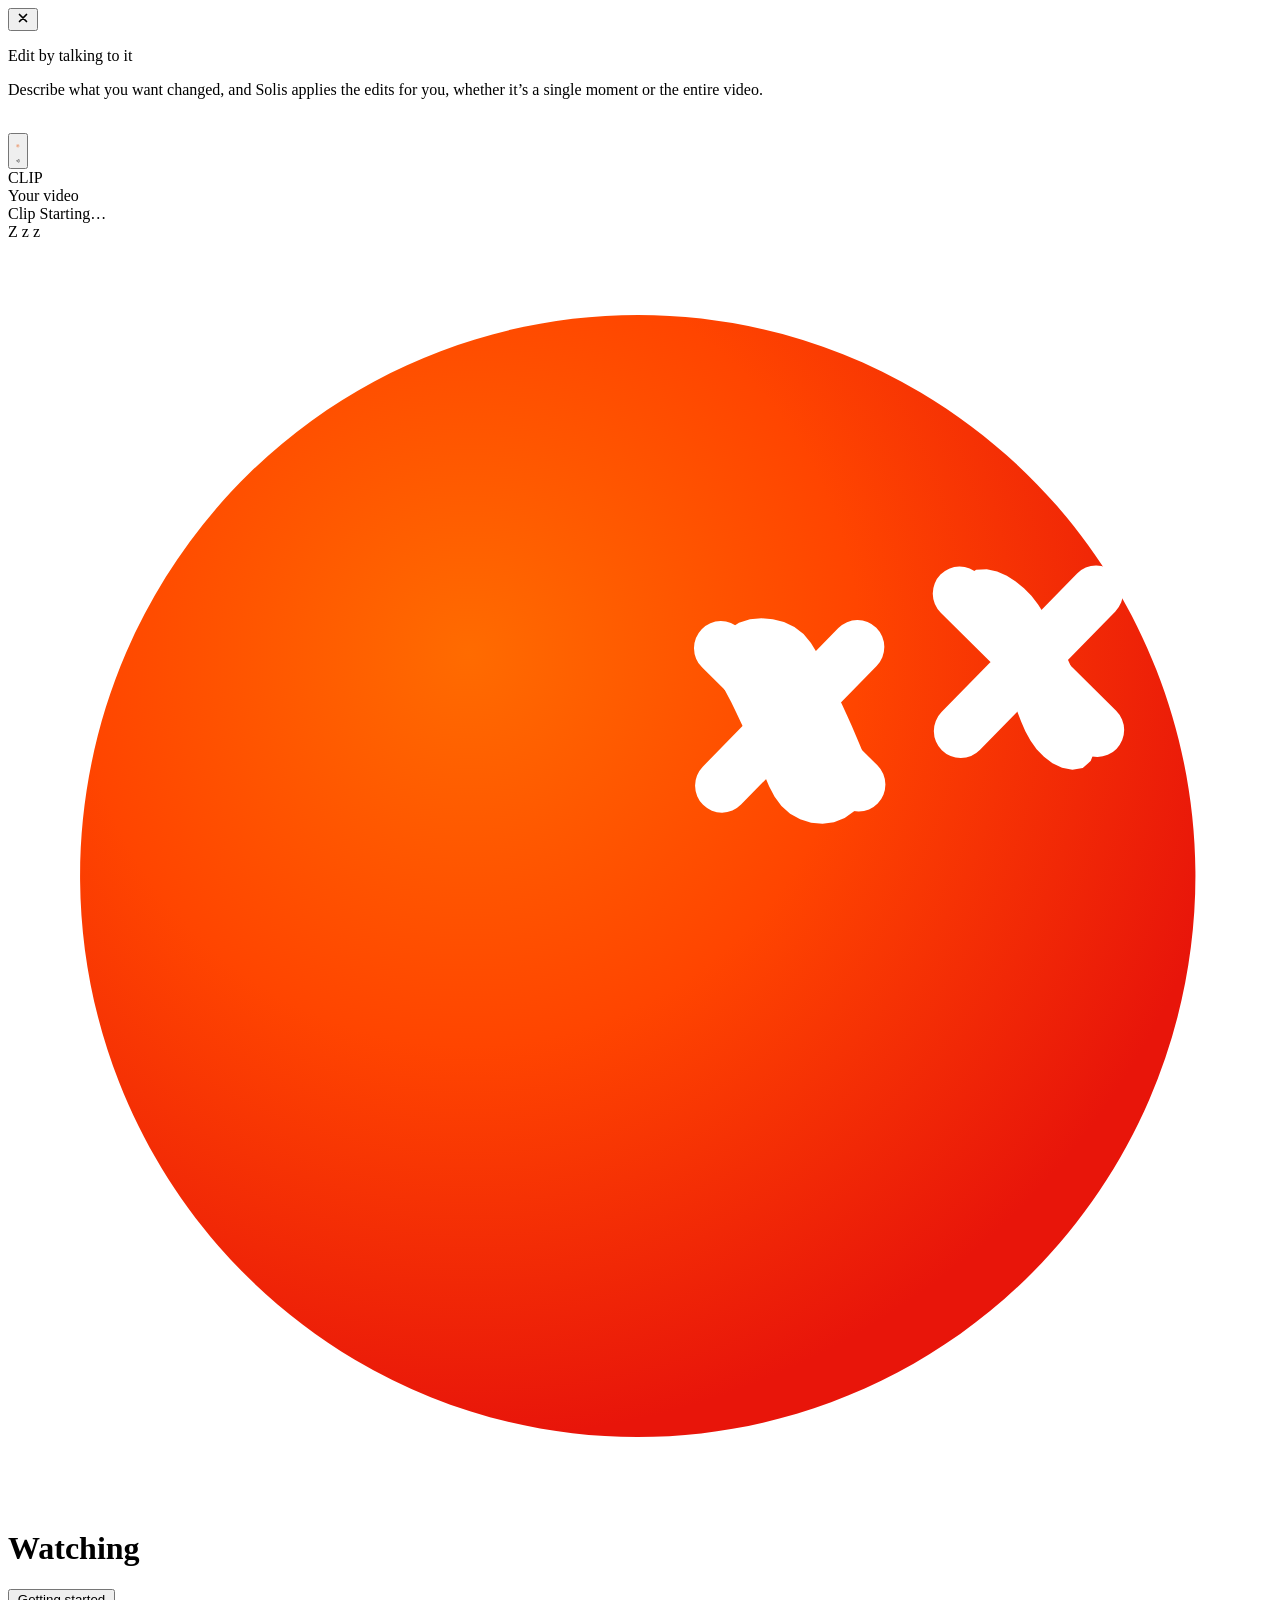
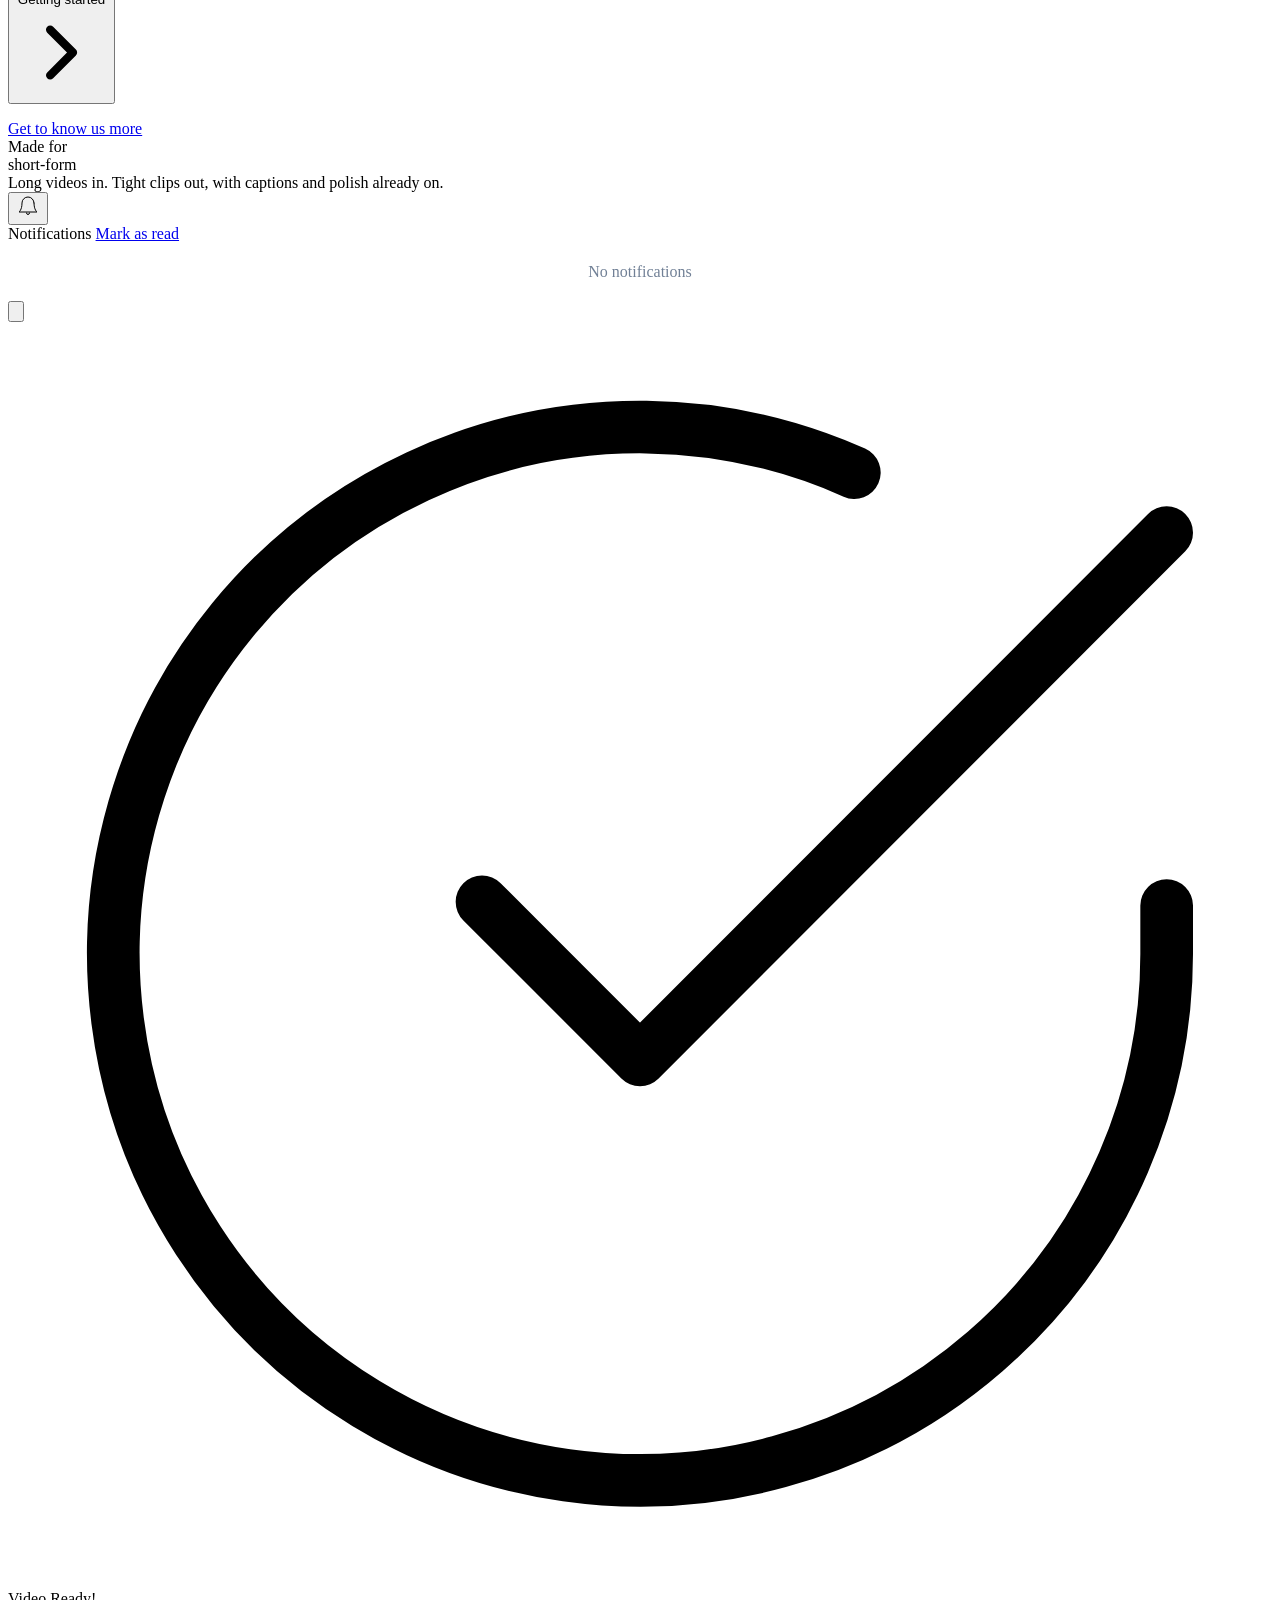
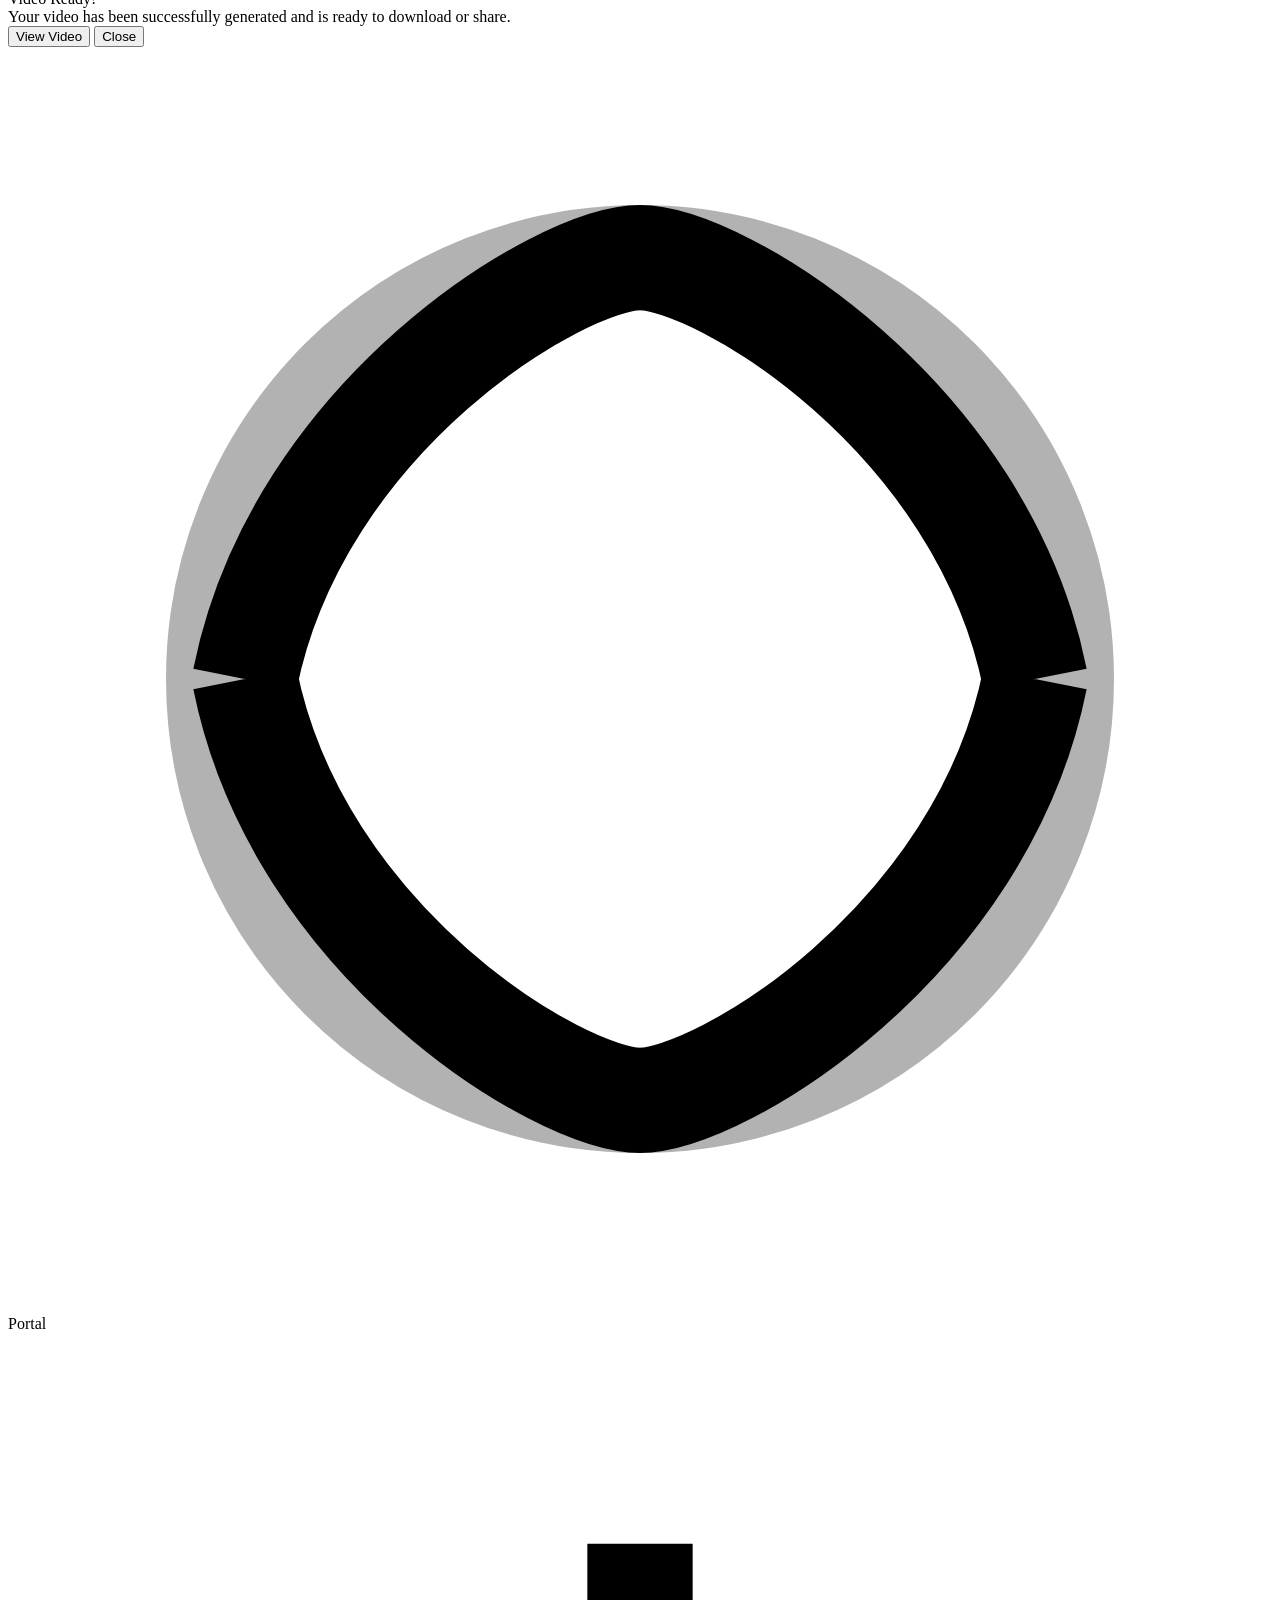
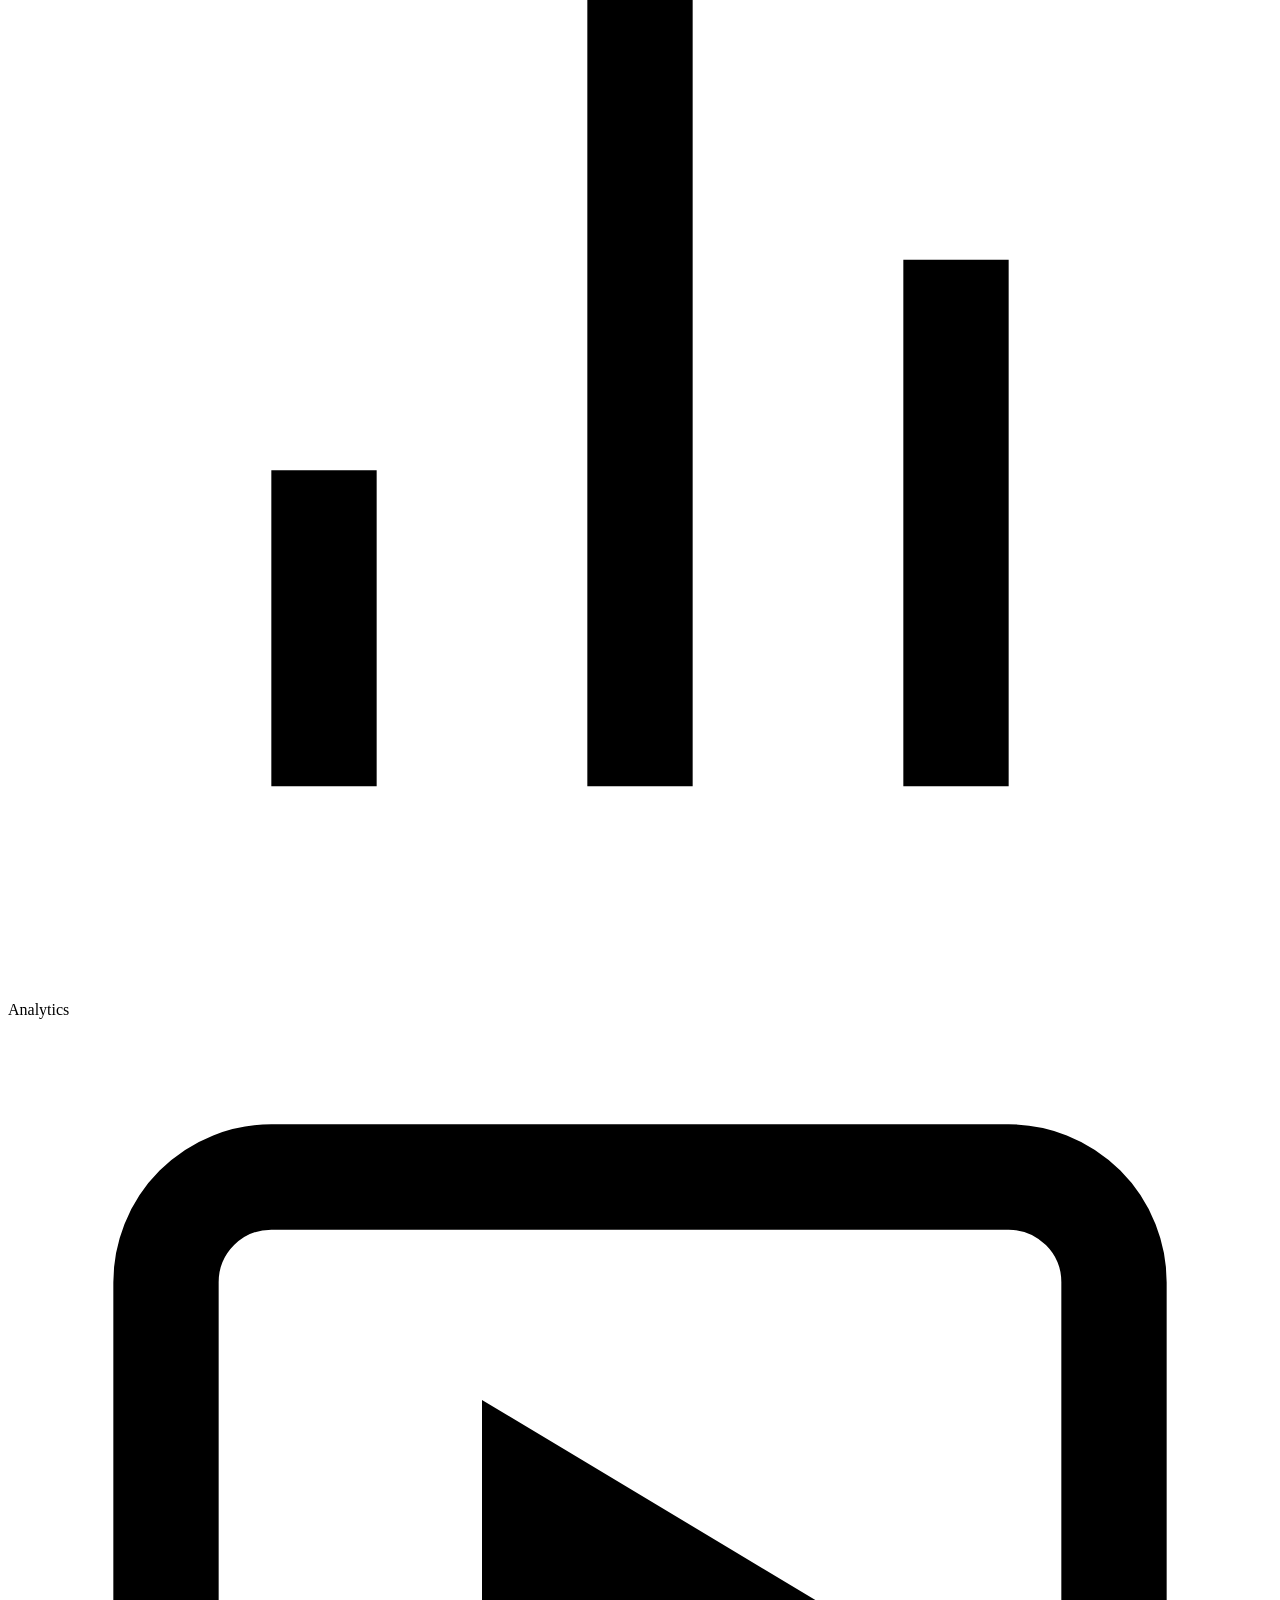
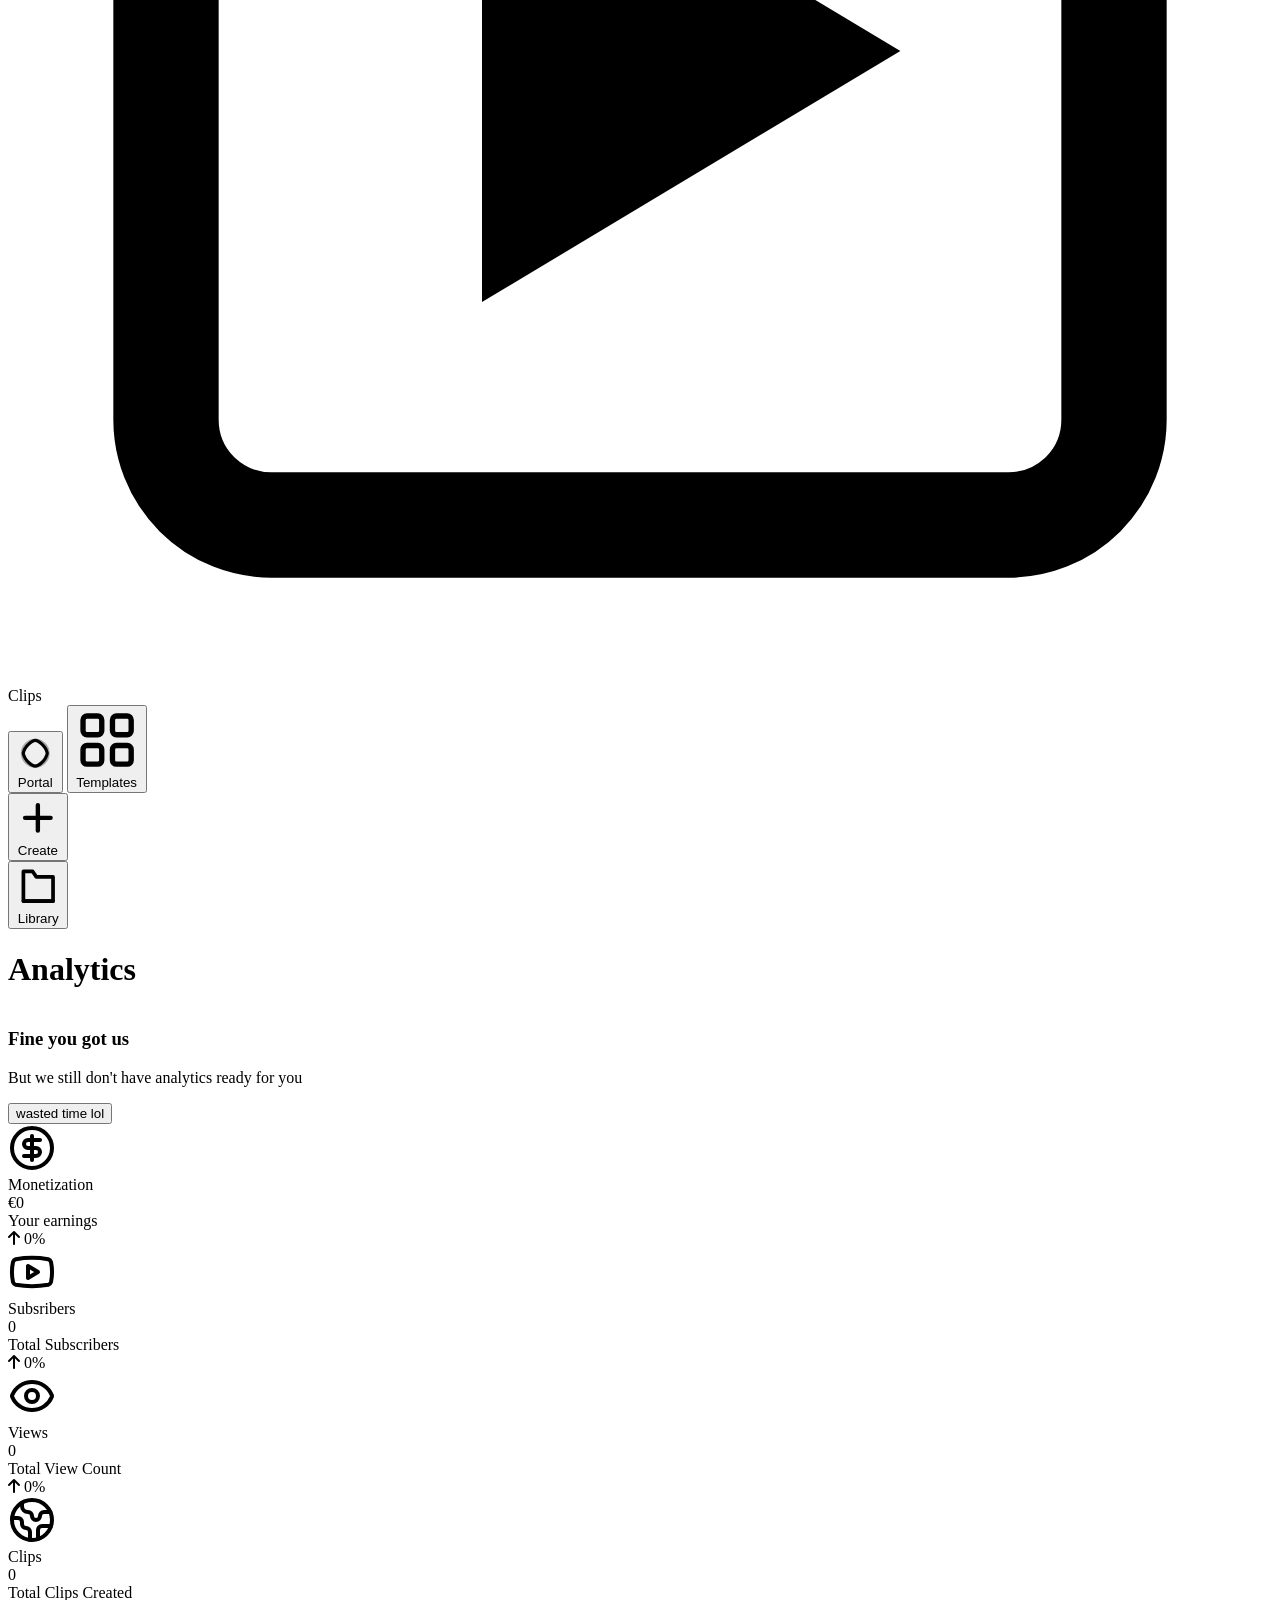
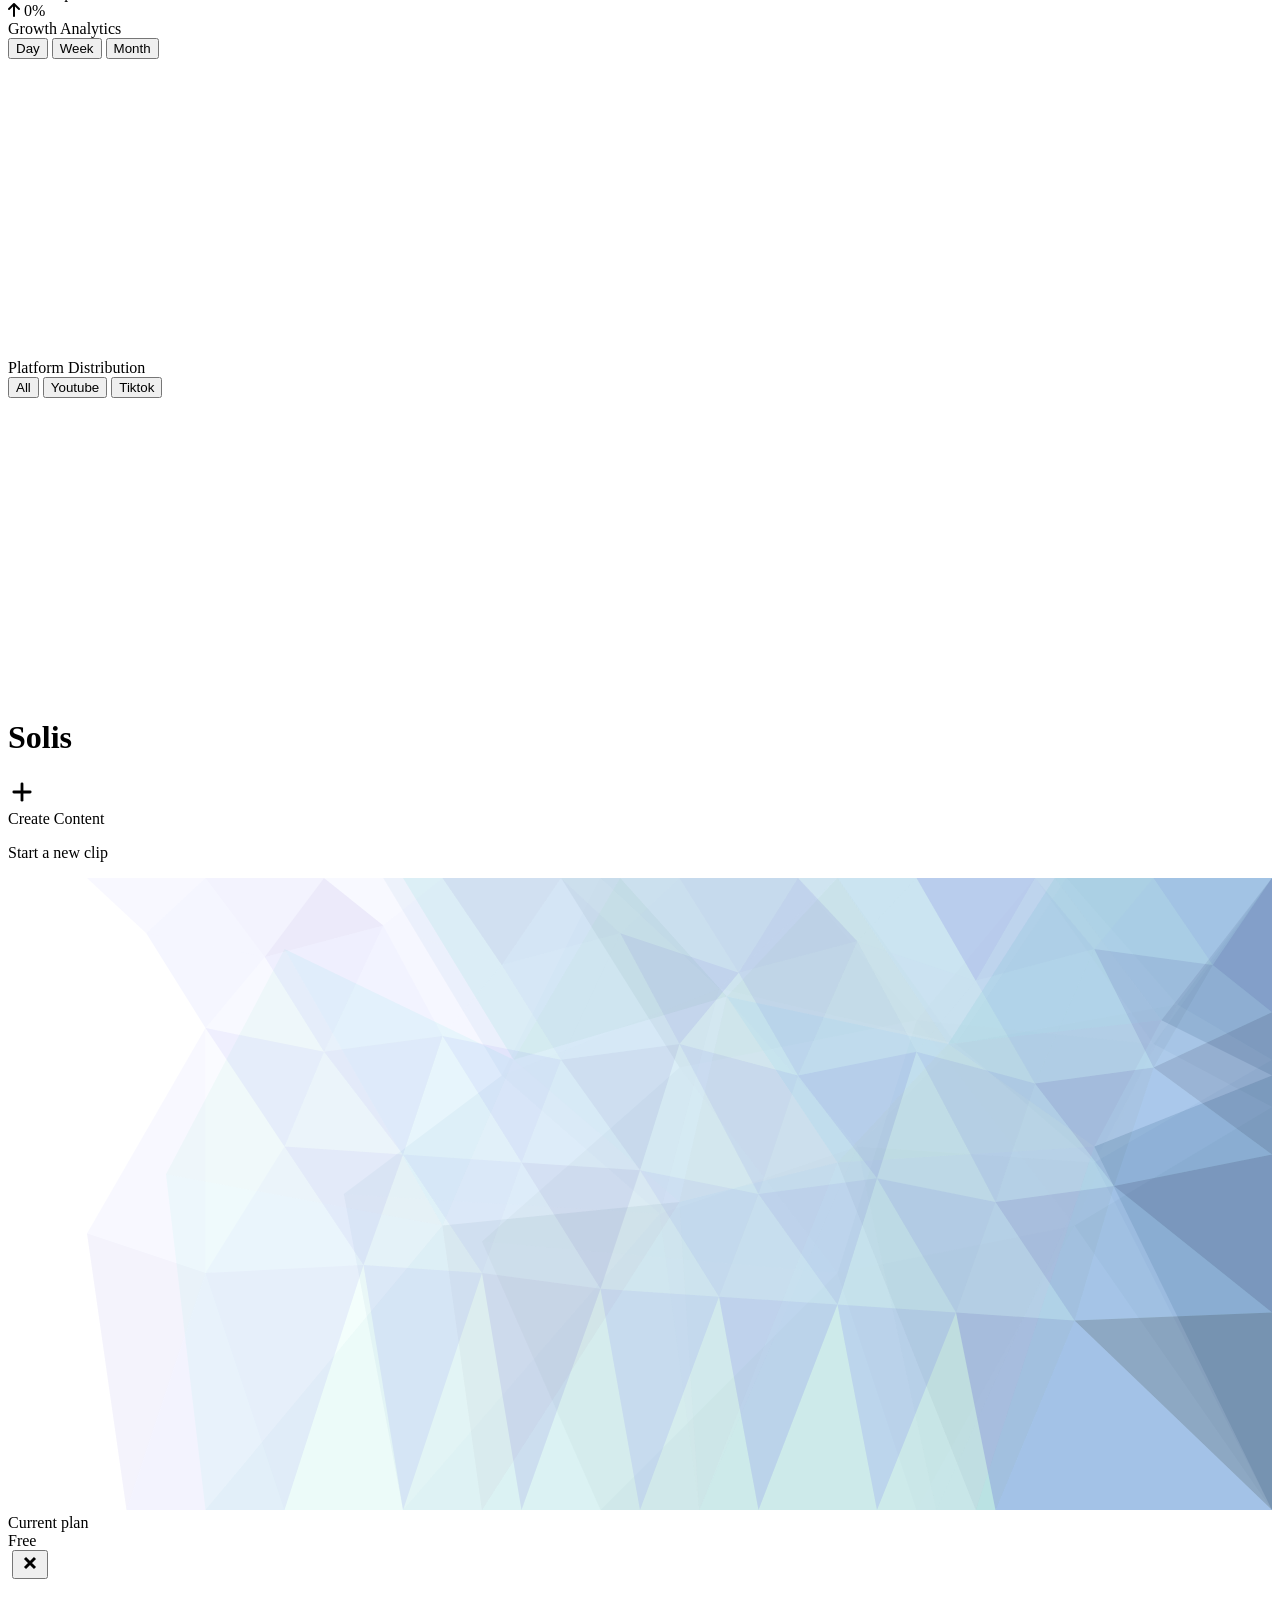
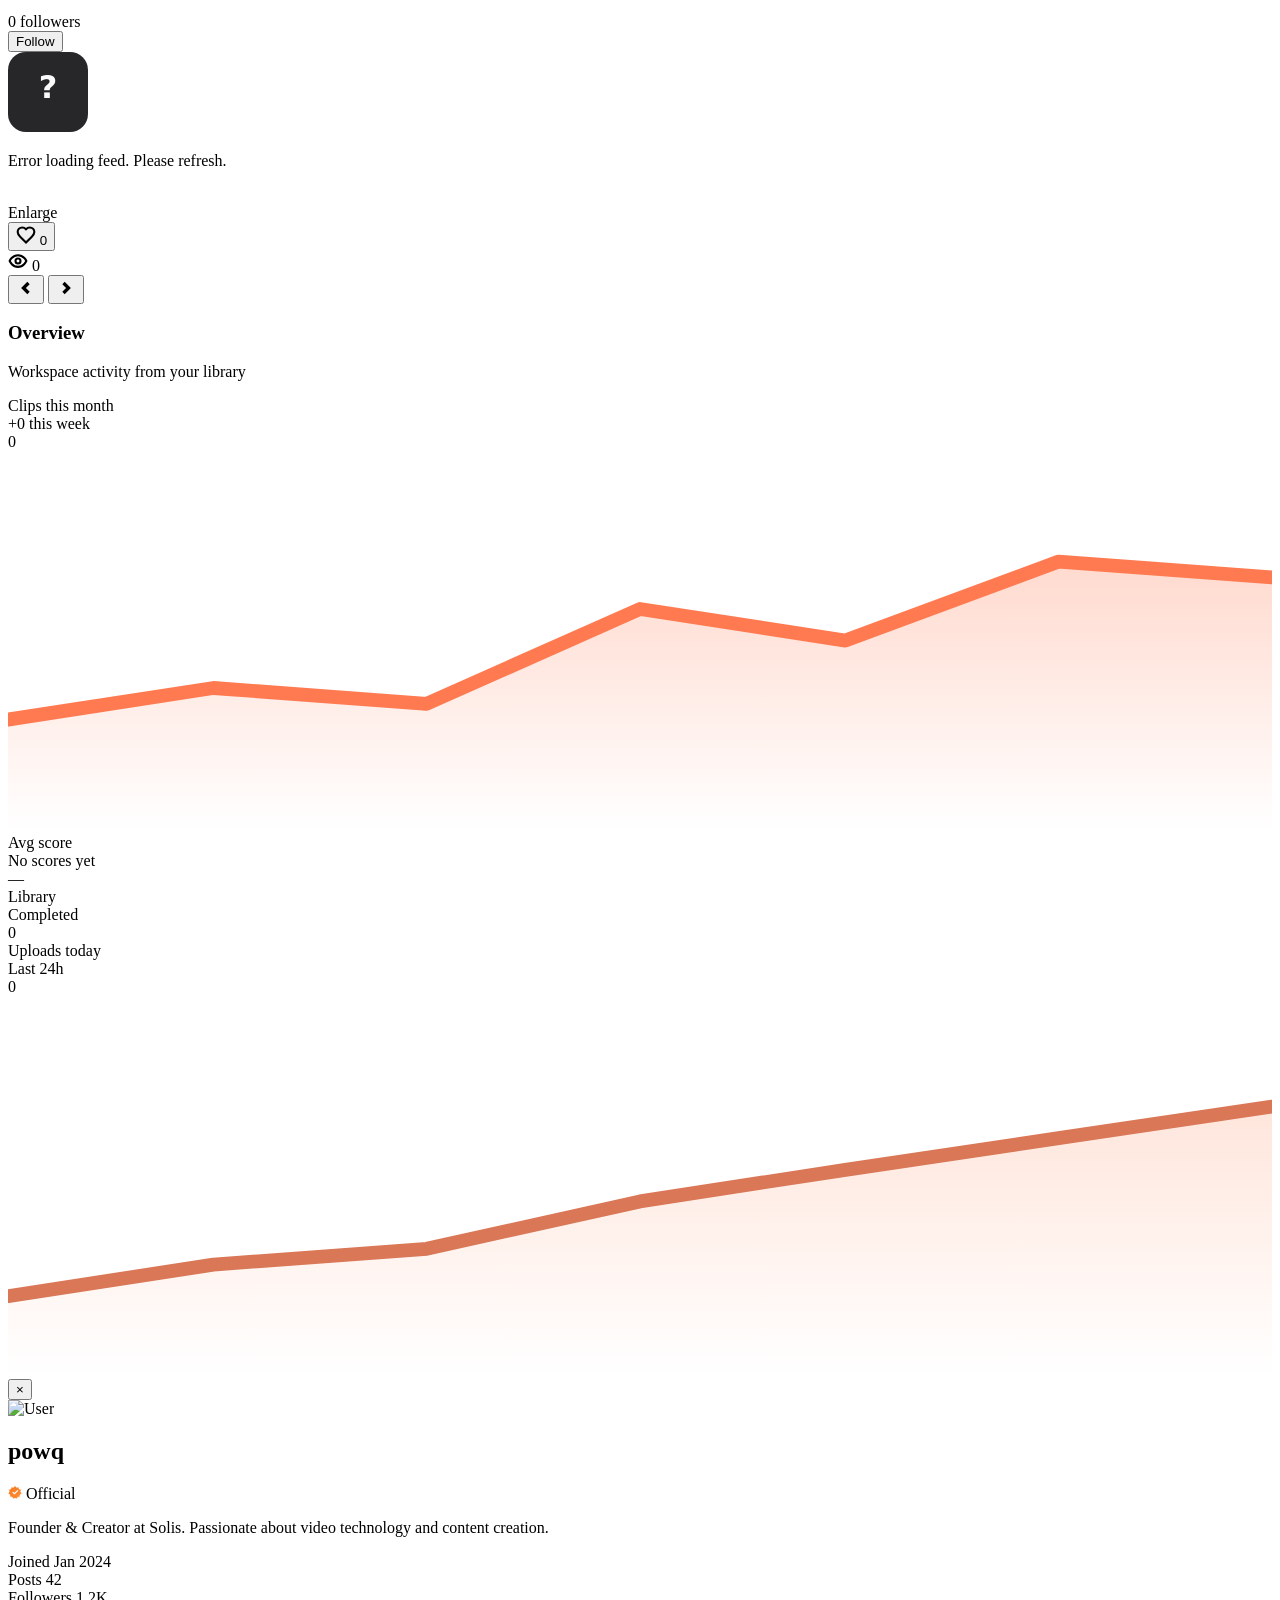
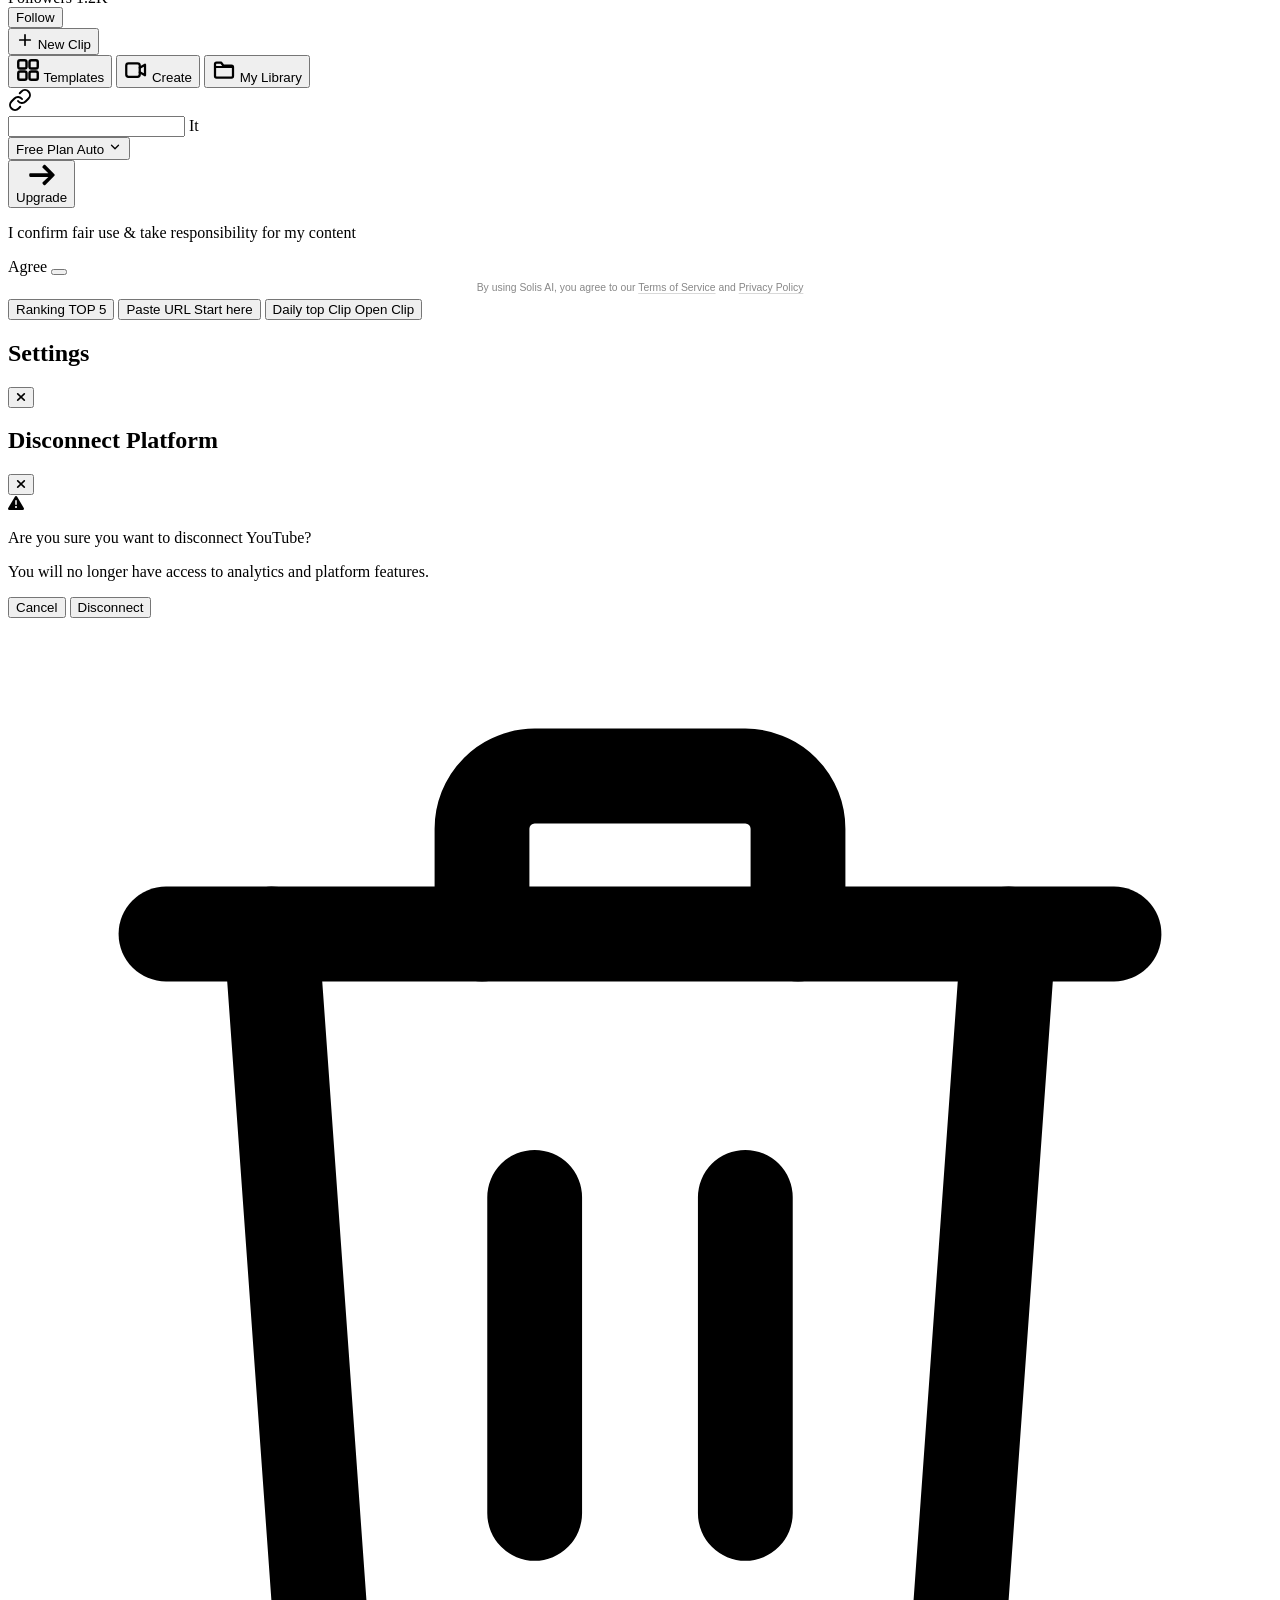
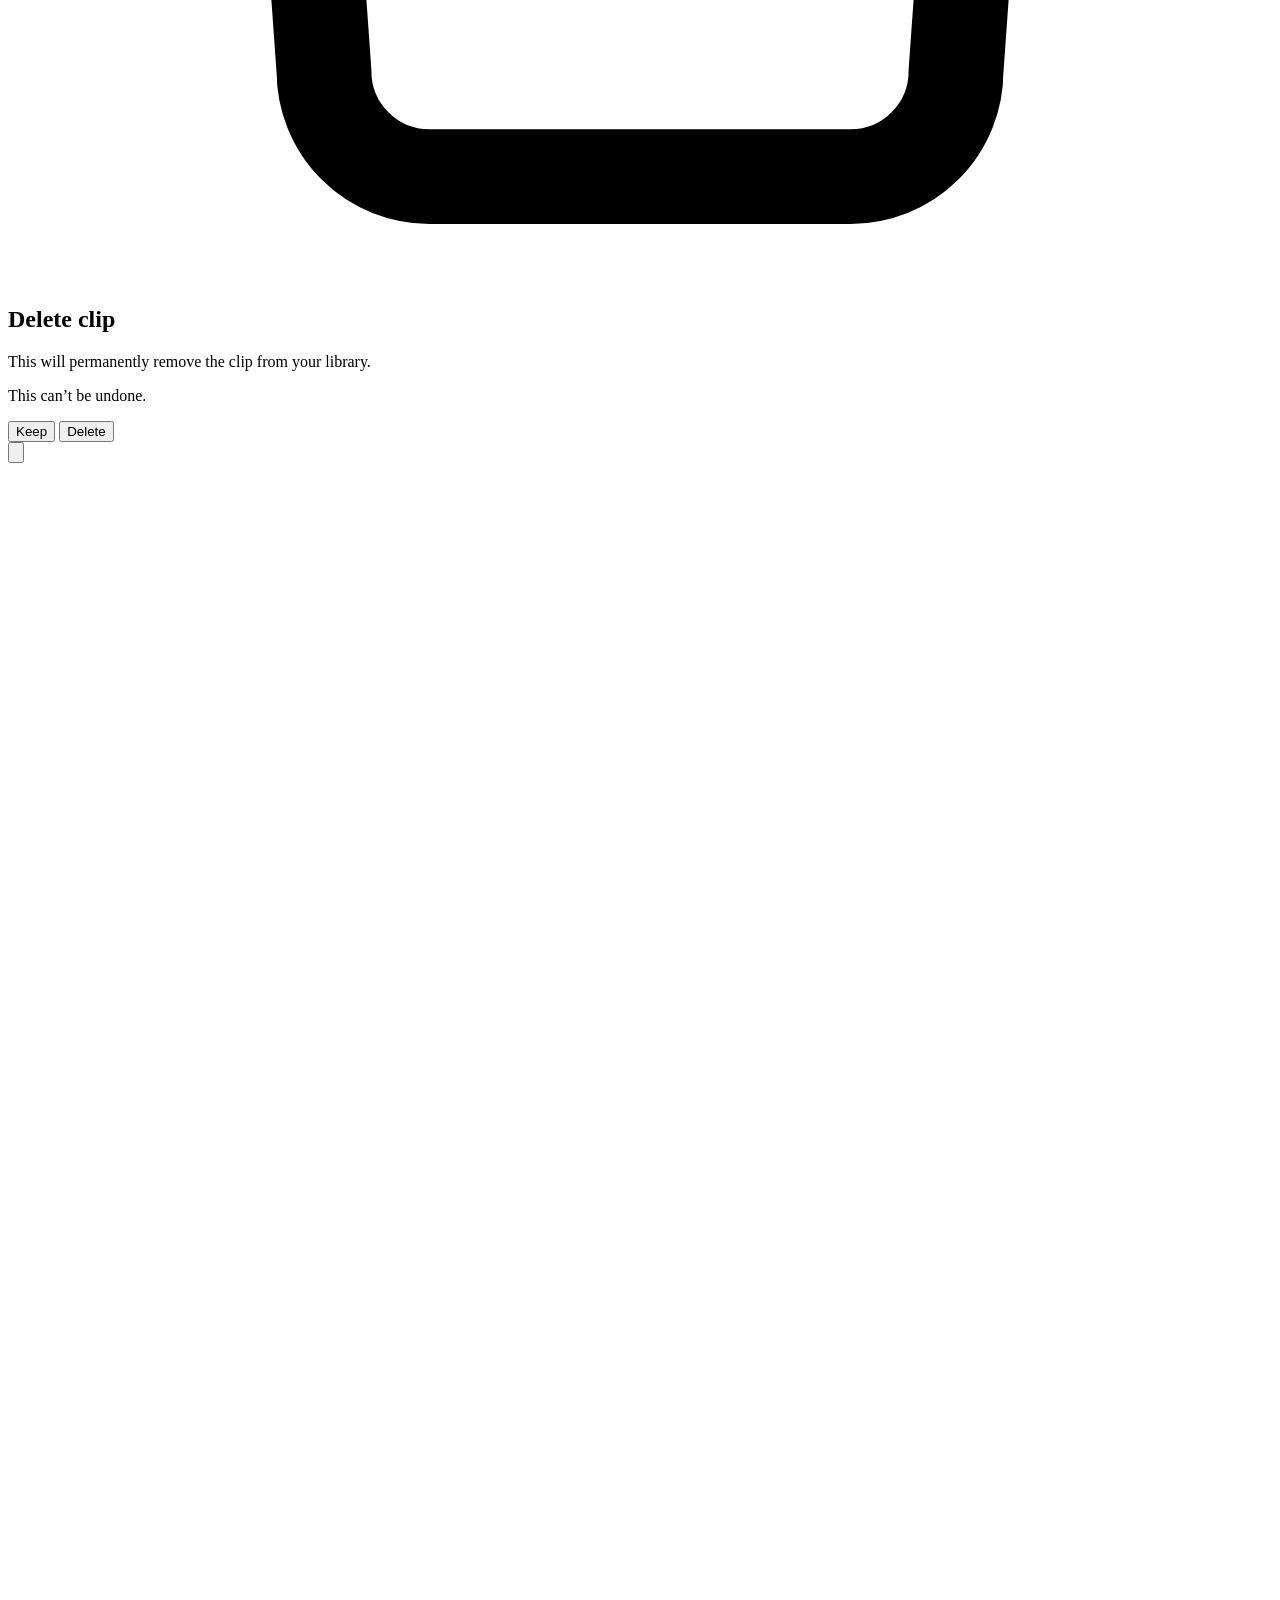
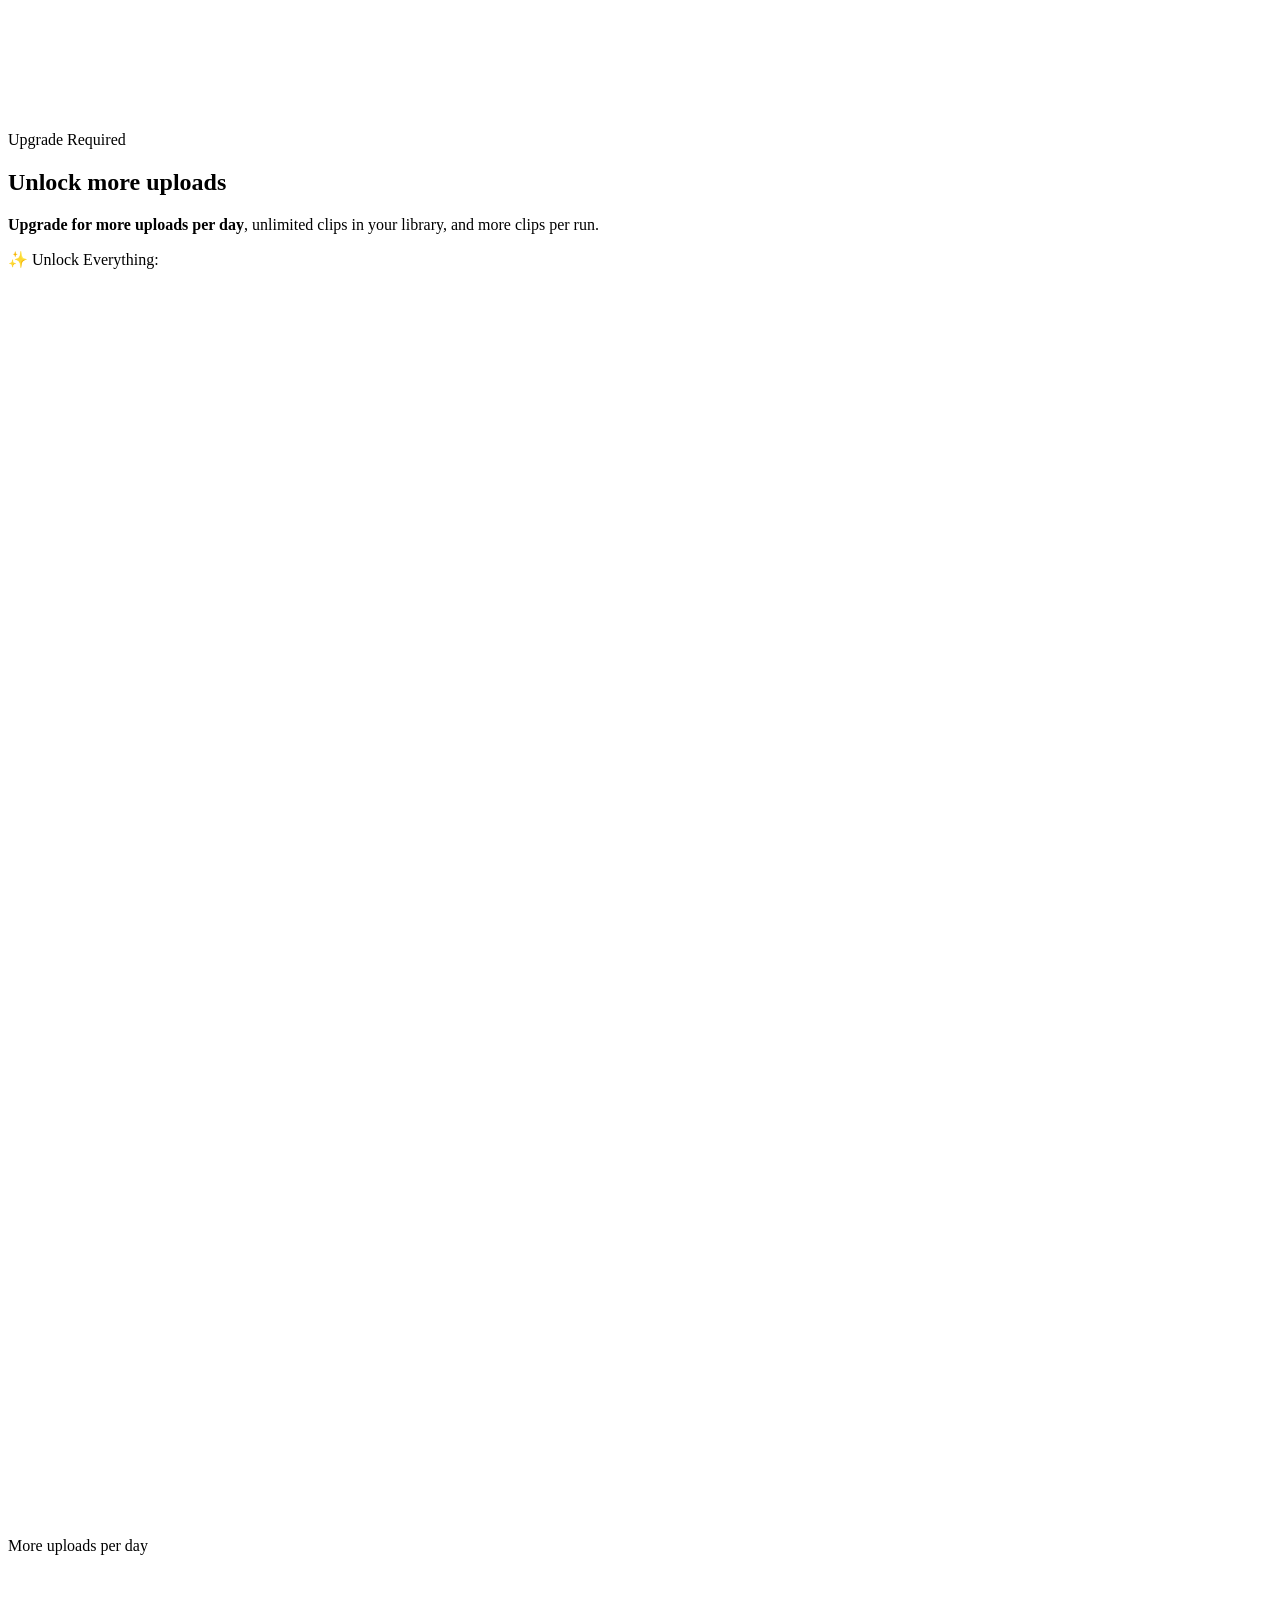
==== dashboard.html @ b34948fc "fix: use official Medal.tv app icon in connectors" ====
<!DOCTYPE html>
<html lang="en" data-theme="dark" data-solis-cursor="preview">
<script>
(function () {
  try {
    var v = localStorage.getItem('solisMacCursor');
    if (v !== 'off' && v !== 'preview' && v !== 'always') v = 'preview';
    document.documentElement.setAttribute('data-solis-cursor', v);
  } catch (e) {}
  try {
    var ret = sessionStorage.getItem('solis_mcp_oauth_return') || '';
    if (ret && ret.indexOf('/oauth-mcp') !== -1) {
      sessionStorage.removeItem('solis_mcp_oauth_return');
      window.location.replace(ret);
    }
  } catch (e) {}
})();
</script>
<head>
    <meta charset="UTF-8">
    <meta name="viewport" content="width=device-width, initial-scale=1.0, maximum-scale=1.0, user-scalable=no, viewport-fit=cover">
    <meta http-equiv="Cache-Control" content="no-cache, no-store, must-revalidate">
    <meta http-equiv="Pragma" content="no-cache">
    <meta http-equiv="Expires" content="0">
    <meta name="apple-mobile-web-app-capable" content="yes">
    <meta name="apple-mobile-web-app-status-bar-style" content="black-translucent">
    <meta name="theme-color" content="#ff6b3d">
    <meta http-equiv="Content-Security-Policy" content="default-src 'self'; script-src 'self' 'unsafe-inline' https://cdn.jsdelivr.net https://cdnjs.cloudflare.com https://cdn.socket.io https://static.cloudflareinsights.com https://api.solisai.video https://client.crisp.chat https://challenges.cloudflare.com https://*.challenges.cloudflare.com; style-src 'self' 'unsafe-inline' https://fonts.googleapis.com https://cdn.jsdelivr.net https://cdnjs.cloudflare.com https://client.crisp.chat; font-src 'self' data: https://fonts.gstatic.com https://cdn.jsdelivr.net https://cdnjs.cloudflare.com https://client.crisp.chat https://challenges.cloudflare.com https://*.challenges.cloudflare.com; connect-src 'self' https: wss: https://api.solisai.video wss://api.solisai.video https://api.solisai.video wss://api.solisai.video; img-src 'self' data: https:; frame-src 'self' https://checkout.dodopayments.com https://test.checkout.dodopayments.com https://game.crisp.chat https://client.crisp.chat https://*.crisp.help https://challenges.cloudflare.com https://*.challenges.cloudflare.com; worker-src 'self' blob: https://client.crisp.chat; media-src 'self' blob: https://api.solisai.video https://*.r2.cloudflarestorage.com https://client.crisp.chat;">
    <script src="/js/core/init.js?v=8"></script>
    <script src="/js/core/api-client.js?v=7"></script>
    <script src="/js/core/avatar-url.js?v=7"></script>
    <script src="/js/core/auth-validator.js?v=2"></script>
    <link rel="preconnect" href="https://fonts.googleapis.com">
    <link rel="preconnect" href="https://fonts.gstatic.com" crossorigin>
    <link href="https://fonts.googleapis.com/css2?family=Outfit:wght@100..900&display=swap" rel="stylesheet">
    <link href="https://fonts.googleapis.com/css2?family=Inter:wght@400;500;600;700&display=swap" rel="stylesheet">
    <link href="https://fonts.googleapis.com/css2?family=Archivo+Black&family=Plus+Jakarta+Sans:wght@500;600;700;800&family=DM+Sans:ital,opsz,wght@0,9..40,400;0,9..40,500;0,9..40,600&display=swap" rel="stylesheet">
    <script src="/js/s_new/solis-sg.js?v=1"></script>
    <script src="/js/i_dq/ranking-text-pill.js?v=109"></script>
    <script src="/js/i_dq/ranking-template-editor.js?v=22"></script>
    <link rel="icon" type="image/png" sizes="512x512" href="/assets/favicon.png?v=15">
    <link rel="icon" type="image/png" sizes="192x192" href="/favicon/genfavicon-192.png?v=15">
    <link rel="icon" type="image/png" sizes="64x64" href="/favicon/genfavicon-64.png?v=15">
    <link rel="icon" type="image/png" sizes="32x32" href="/favicon/genfavicon-32.png?v=15">
    <link rel="apple-touch-icon" sizes="180x180" href="/favicon/apple-touch-icon.png?v=15">
    <link rel="icon" href="/favicon.ico?v=15" type="image/x-icon">
    <title>Solis AI</title>
    <link href="https://fonts.googleapis.com/css2?family=Plus+Jakarta+Sans:wght@400;600;700;800&display=swap" rel="stylesheet">
    <link rel="stylesheet" href="https://cdnjs.cloudflare.com/ajax/libs/font-awesome/6.4.0/css/all.min.css">
    <link rel="stylesheet" href="/style/ss/consolidate.css?v=77">
    <link rel="stylesheet" href="/style/ss/inline-styles.css?v=27">
    <link rel="stylesheet" href="/style/ss/glassmorphism.css?v=27">
    <link rel="stylesheet" href="/style/ss/badges.css?v=72">
    <link rel="stylesheet" href="/style/ss/sidebar.css?v=27">
    <link rel="stylesheet" href="/style/ss/ios-pill-nav.css?v=29">
    <link rel="stylesheet" href="/style/ss/mobile-nav.css?v=43">
    <link rel="stylesheet" href="/style/ss/customize.css?v=27">
    <link rel="stylesheet" href="/style/ss/clips.css?v=264">
    <link rel="stylesheet" href="/style/ss/profile.css?v=35">
    <link rel="stylesheet" href="/style/ss/tasks-panel-v2-demo.css?v=18">
    <link rel="stylesheet" href="/style/ss/solis-gen-stage.css?v=55">
    <link rel="stylesheet" href="/style/ss/newsfeed-widget.css?v=71">
    <script src="/js/ui/navigation.js?v=8"></script>
    <script src="/js/ui/menu.js?v=7"></script>
    <script src="/js/ui/solis-badges.js?v=15"></script>
    <script src="/js/i_dq/profile-notifications.js?t=20260826163000"></script>
    <script src="/js/s_new/qwsqa.js?v=7"></script>
    <script src="/js/s_new/qwe.js?v=23"></script>
    <link rel="stylesheet" href="/style/ss/stg-modal.css?v=80">
    <script src="/js/s_new/stg.js?v=72"></script>
    <script src="/js/i_dq/video-generation-hook.js?v=1"></script>
    <script src="/js/ui/progress-ui.js?v=2"></script>
    <script src="/js/ui/generation-progress-spinner.js?v=82"></script>
    <script src="/js/ui/solis-gen-stage.js?v=48"></script>
    <script src="/js/generation-recovery.js?v=7"></script>
    <script src="/js/i_dq/ranking-customizer.js?v=26"></script>
    <script src="/js/s_new/solis-style-pack.js?v=3"></script>
    <script src="/js/s_new/solis-memory.js?v=81"></script>
    <script src="/js/s_new/instant-recipe.js?v=7"></script>
    <script src="/js/settings/settings-manager.js?v=2"></script>
    <script src="/js/payment/payment-flow.js?v=1"></script>
    <script src="/js/payment/premium-logic.js?v=2"></script>
    <script src="/js/payment/portal-manager.js?v=7"></script>
    <script src="/js/payment/payment-success.js?v=2"></script>
    <script src="/js/payment/platform-connections.js?v=7"></script>
    <script src="/js/ui/plan-selector.js?v=77"></script>
    <script src="/js/core/video-preview-system.js?v=2"></script>
    <script src="/js/s_new/clip-card.js?v=29"></script>
    <script src="/js/s.js?v=354"></script>
    <script src="/js/s_new/silence-cut-suggest.js?v=4"></script>
    <script src="/js/s_new/silencer.js?v=14"></script>
    <script src="/js/s_new/improve-clip.js?v=30"></script>

    <script src="/js/s_new/procc.js?v=2"></script>
    <link href="https://fonts.googleapis.com/css2?family=Plus+Jakarta+Sans:wght@400;600;700;800&display=swap" rel="stylesheet">
    <link href="https://fonts.googleapis.com/css2?family=Poppins:wght@400;500;600;700;800;900&display=swap" rel="stylesheet">
    <link href="https://fonts.googleapis.com/css2?family=Bebas+Neue&family=Anton&family=Montserrat:wght@400;600;700;800;900&family=Oswald&family=Roboto:wght@400;700&family=Rubik:wght@400&family=Poppins:wght@600&family=Fredoka:wght@600;700&display=swap" rel="stylesheet">
    <link href="https://fonts.googleapis.com/css2?family=Luckiest+Guy&family=Lilita+One&display=swap" rel="stylesheet">
    <style>
    @font-face {
        font-family: 'Komika Axis';
        src:
            url('/assets/fonts/KOMIKAX_.ttf') format('truetype'),
            url('/frontend/assets/fonts/KOMIKAX_.ttf') format('truetype'),
            url('https://cdn.jsdelivr.net/gh/brandonLi8/tetris2p@master/KOMIKAX_.ttf') format('truetype');
        font-weight: normal;
        font-style: normal;
        font-display: swap;
    }
    </style>
    <script src="https://cdn.jsdelivr.net/npm/lucide@latest/dist/umd/lucide.min.js"></script>
    <script src="https://cdn.jsdelivr.net/npm/chart.js@4.4.0/dist/chart.umd.js"></script>
    <link rel="stylesheet" href="https://cdn.jsdelivr.net/npm/@fortawesome/fontawesome-free@7.2.0/css/all.min.css">
    <style>
:root {
    --solis: #f97316;
    --solis-light: #fed7aa;
    --solis-xlight: #fff7ed;
    --ink: #18120e;
    --brand-orange: #f97316;
    --brand-glow: rgba(249, 115, 22, 0.4);
    --bg-light: #ffffff;
    --transition-speed: 1s;
    --primary-orange: #f97316;
    --bg-white: #ffffff;
    --text-dark: #18120e;
    --text-light: #5c5048;
}

.loader-hidden { opacity: 0 !important; pointer-events: none; }

.profile-dropdown-wr { position: relative; }

.profile-dropdown {
    position: absolute;
    top: calc(100% + 10px); right: 0;
    width: 304px;
    border-radius: 22px;
    padding: 8px;
    transform-origin: top right;
    z-index: 2000;
    overflow: hidden;

    background: rgba(255, 255, 255, 0.88);
    backdrop-filter: blur(28px) saturate(170%) brightness(1.03);
    -webkit-backdrop-filter: blur(28px) saturate(170%) brightness(1.03);
    border: 1px solid rgba(255, 255, 255, 0.92);
    box-shadow:
        0 20px 50px rgba(24, 18, 14, 0.14),
        0 6px 16px rgba(120, 80, 40, 0.08),
        inset 0 1px 0 rgba(255, 255, 255, 1);

    opacity: 0;
    visibility: hidden;
    transform: translateY(6px) scale(0.97);
    transition: opacity 0.2s cubic-bezier(0.22, 1, 0.36, 1), transform 0.22s cubic-bezier(0.22, 1, 0.36, 1), visibility 0.2s ease;
    pointer-events: none;
}

.profile-dropdown::before {
    content: '';
    position: absolute;
    inset: 0;
    border-radius: inherit;
    background:
        radial-gradient(ellipse 80% 50% at 100% 0%, rgba(249, 115, 22, 0.08), transparent 55%);
    pointer-events: none;
    z-index: 0;
}

.profile-dropdown::after {
    content: '';
    position: absolute;
    top: 0; left: 16%; right: 16%;
    height: 1px;
    border-radius: 100%;
    background: linear-gradient(90deg,
        transparent,
        rgba(255, 255, 255, 0.95) 30%,
        rgba(255, 255, 255, 1) 50%,
        rgba(255, 255, 255, 0.95) 70%,
        transparent
    );
    pointer-events: none;
    z-index: 1;
}

.profile-dropdown.open {
    opacity: 1;
    visibility: visible;
    transform: translateY(0) scale(1);
    pointer-events: auto;
}

@media (max-width: 768px) {
    .nav-wrapper .profile-dropdown {
        top: auto;
        bottom: calc(100% + 12px);
        right: 0;
        transform-origin: bottom right;
        transform: translateY(-6px) scale(0.97);
    }
    .nav-wrapper .profile-dropdown.open {
        transform: translateY(0) scale(1);
    }
}

.profile-dropdown-header {
    display: flex;
    justify-content: space-between;
    align-items: center;
    padding: 4px 8px 12px;
    border-bottom: 1px solid rgba(0, 0, 0, 0.05);
}

.profile-dropdown-header span {
    font-weight: 700;
    font-size: 14px;
    color: var(--text-dark);
}

.profile-dropdown-profile {
    position: relative;
    z-index: 1;
    display: flex;
    align-items: center;
    gap: 12px;
    padding: 12px 10px 14px;
    margin-bottom: 4px;
    border-bottom: 1px solid rgba(0, 0, 0, 0.06);
}

.profile-dropdown-avatar {
    width: 44px; height: 44px;
    border-radius: 50%;
    border: 1.5px solid rgba(249, 115, 22, 0.25);
    overflow: hidden;
    display: flex; align-items: center; justify-content: center;
    background: #fff;
    flex-shrink: 0;
    box-shadow: 0 0 0 3px rgba(249, 115, 22, 0.08);
}

.profile-dropdown-avatar img { width: 100%; height: 100%; object-fit: cover; }
.profile-dropdown-info {
    flex: 1;
    min-width: 0;
    overflow: visible;
}

.profile-dropdown-name {
    font-weight: 750;
    font-size: 14px;
    letter-spacing: -0.02em;
    color: var(--text-dark);
    display: flex !important;
    align-items: center;
    gap: 6px;
    min-width: 0;
    max-width: 100%;
}

.profile-dropdown-name .username-text {
    overflow: hidden;
    text-overflow: ellipsis;
    white-space: nowrap;
    min-width: 0;
}

.profile-dropdown-name .badge-container,
#dropdown-badges {
    display: inline-flex !important;
    align-items: center;
    gap: 4px;
    flex-shrink: 0;
}

.profile-dropdown-plan {
    margin-top: 3px;
    font-size: 11px;
    font-weight: 600;
    letter-spacing: 0.02em;
    text-transform: uppercase;
    color: #c2410c;
    background: none;
    border: none;
    padding: 0;
}

.profile-dropdown-link {
    position: relative;
    z-index: 1;
    padding: 10px 10px;
    display: flex; align-items: center; gap: 12px;
    text-decoration: none;
    color: var(--text-dark);
    font-size: 13.5px; font-weight: 550;
    letter-spacing: -0.01em;
    border-radius: 14px;
    transition: background 0.14s ease, color 0.14s ease;
    cursor: pointer;
    margin: 1px 0;
    box-sizing: border-box;
    width: 100%;
    max-width: 100%;
}

.profile-dropdown-link svg {
    color: #9e8878;
    transition: color 0.14s ease, background 0.14s ease;
    flex-shrink: 0;
    width: 16px;
    height: 16px;
}

.profile-dropdown-link:hover {
    background: rgba(249, 115, 22, 0.08);
    color: #c2410c;
}

.profile-dropdown-link:hover svg { color: #ea580c; }

.profile-dropdown-divider {
    height: 1px;
    background: rgba(0, 0, 0, 0.06);
    margin: 6px 8px;
}

.profile-dropdown-logout { color: #ef4444; }
.profile-dropdown-logout svg { color: #ef4444; }
.profile-dropdown-logout:hover { background: rgba(239, 68, 68, 0.08); color: #ef4444; }
.profile-dropdown-logout:hover svg { color: #ef4444; }

.stgBackdrop {
    position: fixed;
    inset: 0;
    background: rgba(15, 18, 25, 0.42);
    backdrop-filter: blur(4px);
    -webkit-backdrop-filter: blur(4px);
    z-index: 100000;
    opacity: 0;
    visibility: hidden;
    pointer-events: none;
    transition: opacity 0.22s ease, visibility 0.22s ease;
}

.stgBackdrop.open {
    opacity: 1;
    visibility: visible;
    pointer-events: auto;
}

.stgModal {
    position: fixed;
    top: 50%; left: 50%;
    transform: translate(-50%, -50%) scale(0.96);
    width: 90%;
    max-width: 700px;
    max-height: 85vh;
    border-radius: 24px;
    z-index: 100001;
    opacity: 0;
    visibility: hidden;
    pointer-events: none;
    transition: opacity 0.2s ease, transform 0.22s cubic-bezier(0.22, 1, 0.36, 1), visibility 0.2s ease;
    overflow: hidden;
    display: flex;
    flex-direction: column;
    isolation: isolate;

    background: rgba(255, 255, 255, 0.86);
    backdrop-filter: blur(16px) saturate(150%);
    -webkit-backdrop-filter: blur(16px) saturate(150%);
    border: 0.5px solid rgba(255, 255, 255, 0.82);
    box-shadow:
        0 24px 64px rgba(0, 0, 0, 0.12),
        0 8px 24px rgba(0, 0, 0, 0.06),
        inset 0 1.5px 0 rgba(255, 255, 255, 0.95),
        inset 0 -1px 0 rgba(255, 255, 255, 0.28),
        inset 1.5px 0 0 rgba(255, 255, 255, 0.52),
        inset -1.5px 0 0 rgba(255, 255, 255, 0.32);
}

.stgModal::before {
    content: '';
    position: absolute;
    top: 0; left: 12%; right: 12%;
    height: 1px;
    border-radius: 100%;
    background: linear-gradient(90deg,
        transparent,
        rgba(255, 255, 255, 0.95) 30%,
        rgba(255, 255, 255, 1) 50%,
        rgba(255, 255, 255, 0.95) 70%,
        transparent
    );
    pointer-events: none;
    z-index: 2;
}

.stgModal::after {
    content: '';
    position: absolute;
    inset: 0;
    border-radius: 24px;
    background: linear-gradient(
        155deg,
        rgba(255, 255, 255, 0.2) 0%,
        rgba(255, 255, 255, 0.03) 45%,
        rgba(255, 255, 255, 0.1) 100%
    );
    pointer-events: none;
    z-index: 0;
}

.stgModal > * { position: relative; z-index: 1; }

.stgModal.open {
    opacity: 1;
    visibility: visible;
    pointer-events: auto;
    transform: translate(-50%, -50%) scale(1);
}

.stgVvCorner {
    position: fixed;
    right: 16px;
    bottom: 16px;
    z-index: 3200;
    display: none;
    align-items: center;
    gap: 1px;
    color: #4b5563;
    opacity: 0.92;
    pointer-events: none;
}

.stgModal.open + .stgVvCorner {
    display: inline-flex;
}

.stgEditBackdrop {
    position: fixed;
    inset: 0;
    background: linear-gradient(135deg, rgba(0, 0, 0, 0.2) 0%, rgba(0, 0, 0, 0.4) 100%);
    backdrop-filter: blur(8px);
    -webkit-backdrop-filter: blur(8px);
    z-index: 3150;
    opacity: 0;
    visibility: hidden;
    transition: all 0.3s cubic-bezier(0.4, 0, 0.2, 1);
}

.stgEditBackdrop.open {
    opacity: 1;
    visibility: visible;
    background: linear-gradient(135deg, rgba(0, 0, 0, 0.35) 0%, rgba(0, 0, 0, 0.5) 100%);
    backdrop-filter: blur(12px);
    -webkit-backdrop-filter: blur(12px);
}

.stgEditModal {
    position: fixed;
    top: 50%; left: 50%;
    transform: translate(-50%, -50%) scale(0.96);
    width: 90%;
    max-width: 500px;
    border-radius: 20px;
    z-index: 3160;
    opacity: 0;
    visibility: hidden;
    transition: all 0.3s cubic-bezier(0.4, 0, 0.2, 1);
    display: flex;
    flex-direction: column;
    gap: 0;

    background: rgba(255, 255, 255, 0.75);
    backdrop-filter: blur(24px) saturate(160%);
    -webkit-backdrop-filter: blur(24px) saturate(160%);
    border: 0.5px solid rgba(255, 255, 255, 0.8);
    box-shadow: 0 20px 50px rgba(0, 0, 0, 0.15);
}

.stgEditModal.open {
    opacity: 1;
    visibility: visible;
    transform: translate(-50%, -50%) scale(1);
}

.stgEditHeader {
    padding: 24px;
    border-bottom: 1px solid rgba(0, 0, 0, 0.08);
    display: flex;
    align-items: center;
    justify-content: space-between;
}

.stgEditTitle {
    font-size: 18px;
    font-weight: 700;
    color: var(--text-dark);
    margin: 0;
}

.stgEditClose {
    width: 32px;
    height: 32px;
    border-radius: 8px;
    border: none;
    background: rgba(0, 0, 0, 0.05);
    color: var(--text-dark);
    font-size: 24px;
    cursor: pointer;
    display: flex;
    align-items: center;
    justify-content: center;
    transition: all 0.2s ease;
}

.stgEditClose:hover {
    background: rgba(0, 0, 0, 0.1);
}

.stgEditContent {
    padding: 24px;
    display: flex;
    flex-direction: column;
    gap: 20px;
    overflow-y: auto;
    max-height: 60vh;
}

.stgEditField {
    display: flex;
    flex-direction: column;
    gap: 8px;
}

.stgEditLabel {
    font-size: 13px;
    font-weight: 600;
    color: var(--text-dark);
}

.stgEditInput {
    padding: 12px 14px;
    border: 1.5px solid rgba(0, 0, 0, 0.12);
    border-radius: 10px;
    font-size: 14px;
    font-family: 'Plus Jakarta Sans', sans-serif;
    color: var(--text-dark);
    transition: all 0.2s ease;
    background: rgba(255, 255, 255, 0.8);
}

.stgEditInput:focus {
    outline: none;
    border-color: rgba(255, 140, 0, 0.4);
    background: rgba(255, 255, 255, 0.95);
    box-shadow: 0 0 0 3px rgba(255, 140, 0, 0.1);
}

.stgEditTextarea {
    resize: vertical;
    min-height: 80px;
}

.stgEditCharCount {
    font-size: 11px;
    color: rgba(107, 114, 128, 0.6);
    text-align: right;
}

.stgEditActions {
    display: flex;
    gap: 12px;
    padding-top: 12px;
    border-top: 1px solid rgba(0, 0, 0, 0.08);
}

.stgEditBtn {
    flex: 1;
    padding: 12px 16px;
    border-radius: 10px;
    border: none;
    font-weight: 600;
    font-size: 14px;
    cursor: pointer;
    transition: all 0.2s ease;
    font-family: 'Plus Jakarta Sans', sans-serif;
}

.stgEditCancel {
    background: rgba(0, 0, 0, 0.05);
    color: var(--text-dark);
}

.stgEditCancel:hover {
    background: rgba(0, 0, 0, 0.1);
}

.stgEditSave {
    background: linear-gradient(135deg, rgba(255, 140, 0, 0.9), rgba(255, 107, 53, 0.9));
    color: white;
    box-shadow: 0 4px 12px rgba(255, 140, 0, 0.3);
}

.stgEditSave:hover {
    background: linear-gradient(135deg, rgba(255, 140, 0, 1), rgba(255, 107, 53, 1));
    box-shadow: 0 6px 16px rgba(255, 140, 0, 0.4);
}

.stgEditSave:active {
    transform: scale(0.98);
}

.stgVvMark {
    position: relative;
    width: 42px;
    height: 42px;
    flex-shrink: 0;
    margin-right: -4px;
}

.stgVvMarkMain {
    position: absolute;
    inset: 0;
    margin: auto;
    width: 70%;
    height: 82%;
    background-color: currentColor;
    clip-path: polygon(
        0% 0%,
        40% 80%,
        60% 80%,
        100% 0%,
        75% 0%,
        50% 55%,
        25% 0%
    );
}

.stgVvMarkSlash {
    position: absolute;
    width: 7%;
    height: 60%;
    background-color: currentColor;
    clip-path: polygon(0% 0%, 100% 0%, 100% 80%, 0% 80%);
    left: 72%;
    top: 56%;
    transform: translate(-50%, -50%) skewX(-24.5deg);
}

.stgVvText {
    font-size: 2rem;
    line-height: 1;
    font-weight: 900;
    letter-spacing: -2px;
    text-transform: uppercase;
    color: currentColor;
}

@media (max-width: 768px) {
    .stgBackdrop {
        z-index: 200000 !important;
        pointer-events: none !important;
        background: rgba(15, 18, 25, 0.48) !important;
        backdrop-filter: none !important;
        -webkit-backdrop-filter: none !important;
    }
    .stgBackdrop.open {
        pointer-events: auto !important;
    }
    .stgModal {
        z-index: 200001 !important;
        top: auto !important;
        bottom: 0 !important;
        left: 50% !important;
        width: 100% !important;
        max-width: 100% !important;
        height: min(88dvh, 760px) !important;
        max-height: min(88dvh, 760px) !important;
        border-radius: 22px 22px 0 0 !important;
        transform: translate(-50%, 110%) scale(1) !important;
        pointer-events: none !important;
        background: #f7f4f0 !important;
        backdrop-filter: none !important;
        -webkit-backdrop-filter: none !important;
        transition: transform 0.3s cubic-bezier(0.22, 1, 0.36, 1), opacity 0.18s ease, visibility 0.18s ease !important;
    }
    .stgModal.open {
        transform: translate(-50%, 0) scale(1) !important;
        pointer-events: auto !important;
        opacity: 1 !important;
        visibility: visible !important;
    }
    body.stg-open .nav-wrapper,
    body.stg-open .mobile-clips-bar,
    body.stg-open .profile-notif-wrapper {
        opacity: 0 !important;
        visibility: hidden !important;
        pointer-events: none !important;
    }
    .stgVvCorner {
        right: 12px;
        bottom: 12px;
        z-index: 200002;
    }
    .stgVvText {
        font-size: 1.35rem;
    }
    .stgContent {
        max-height: none !important;
        overflow-y: auto !important;
    }
}

.stgHeader {
    padding: 22px 26px;
    border-bottom: 1px solid rgba(255, 255, 255, 0.5);
    background: rgba(255, 255, 255, 0.3);
}

.stgHeaderTop {
    display: flex;
    justify-content: space-between;
    align-items: flex-start;
    margin-bottom: 16px;
}

.stgTitle {
    font-size: 20px; font-weight: 700;
    color: var(--text-dark); margin: 0;
    font-family: 'Plus Jakarta Sans', sans-serif;
}

.stgClose {
    background: rgba(255, 255, 255, 0.5);
    backdrop-filter: blur(12px);
    -webkit-backdrop-filter: blur(12px);
    border: 1px solid rgba(255, 255, 255, 0.7);
    color: #555;
    font-size: 16px;
    cursor: pointer;
    width: 32px; height: 32px;
    display: flex; align-items: center; justify-content: center;
    transition: background 0.15s ease, box-shadow 0.15s ease;
    border-radius: 50%;
    box-shadow:
        0 1px 4px rgba(0,0,0,0.08),
        inset 0 1px 0 rgba(255,255,255,0.9);
}

.stgClose:hover {
    background: rgba(255, 122, 80, 0.15);
    border-color: rgba(255, 122, 80, 0.3);
    color: #ff7a50;
    box-shadow:
        0 2px 8px rgba(255, 122, 80, 0.15),
        inset 0 1px 0 rgba(255,255,255,0.9);
}

.stgClose:active { transform: scale(0.94); }

.stgUser { display: flex; align-items: center; gap: 12px; }

.stgInfo { flex: 1; transition: all 0.25s ease; }

.stgEditInput {
    font-size: 13px;
    color: var(--text-dark);
    background: rgba(255, 255, 255, 0.8);
    border: 1px solid rgba(255, 140, 0, 0.3);
    border-radius: 6px;
    padding: 6px 10px;
    font-family: inherit !important;
    transition: all 0.2s ease !important;
}

.stgEditInput:focus {
    outline: none !important;
    border-color: rgba(255, 140, 0, 0.6) !important;
    background: rgba(255, 255, 255, 0.95);
    box-shadow: 0 0 0 3px rgba(255, 140, 0, 0.1) !important;
}

.stgEditTextarea {
    resize: none;
    min-height: 60px;
    transition: all 0.2s ease !important;
}

.stgUpgrade {
    position: relative;
    display: inline-flex;
    align-items: center;
    gap: 7px;
    padding: 9px 14px 9px 12px;
    border-radius: 999px;
    font-family: 'Plus Jakarta Sans', sans-serif;
    font-weight: 700;
    font-size: 12.5px;
    letter-spacing: -0.01em;
    cursor: pointer;
    flex-shrink: 0;
    color: #fff;
    border: 1px solid rgba(255, 255, 255, 0.35);
    background: linear-gradient(
        145deg,
        rgba(255, 122, 80, 0.95) 0%,
        rgba(232, 90, 42, 0.92) 55%,
        rgba(220, 78, 32, 0.94) 100%
    );
    box-shadow:
        0 6px 18px rgba(232, 90, 42, 0.28),
        0 1px 3px rgba(120, 50, 20, 0.12),
        inset 0 1px 0 rgba(255, 255, 255, 0.35);
    backdrop-filter: blur(10px) saturate(140%);
    -webkit-backdrop-filter: blur(10px) saturate(140%);
    overflow: hidden;
    transition: box-shadow 0.2s ease;
}

.stgUpgrade::after {
    content: '';
    position: absolute;
    inset: 0;
    border-radius: inherit;
    background: rgba(255, 255, 255, 0);
    pointer-events: none;
    transition: background 0.2s ease;
}

.stgUpgrade-icon {
    width: 14px;
    height: 14px;
    flex-shrink: 0;
    opacity: 0.95;
    position: relative;
    z-index: 1;
}

.stgUpgrade span {
    position: relative;
    z-index: 1;
    line-height: 1;
}

.stgUpgrade:hover {
    box-shadow:
        0 6px 18px rgba(232, 90, 42, 0.32),
        0 1px 3px rgba(120, 50, 20, 0.12),
        inset 0 1px 0 rgba(255, 255, 255, 0.4);
}

.stgUpgrade:hover::after {
    background: rgba(255, 255, 255, 0.18);
}

.stgUpgrade:active::after {
    background: rgba(255, 255, 255, 0.1);
}

.stgContent {
    flex: 1;
    overflow-y: auto;
    padding: 14px 0;
    background: rgba(250, 250, 252, 0.5);
}

.stgSection { padding: 0 12px; margin-bottom: 8px; }

.stgSectionTitle {
    font-size: 11px; font-weight: 700;
    text-transform: uppercase; letter-spacing: 0.07em;
    color: var(--text-light);
    padding: 10px 16px 7px; margin: 0;
}

.stgItem {
    padding: 10px 16px;
    display: flex; align-items: center; gap: 12px;
    margin: 0 4px;
    border-radius: 14px;
    transition: background 0.14s ease, box-shadow 0.14s ease;
    cursor: pointer;
}

.stgItem:hover {
    background: rgba(255, 255, 255, 0.6);
    box-shadow:
        0 2px 8px rgba(0,0,0,0.05),
        inset 0 1px 0 rgba(255,255,255,0.9);
}

.stgItemIcon {
    width: 36px; height: 36px;
    background: rgba(255, 140, 0, 0.09);
    border-radius: 10px;
    display: flex; align-items: center; justify-content: center;
    color: var(--primary-orange);
    flex-shrink: 0;
    border: 0.5px solid rgba(255, 140, 0, 0.15);
}

.stgItemContent { flex: 1; }

.stgItemLabel {
    font-size: 13px; font-weight: 600;
    color: var(--text-dark); margin-bottom: 2px;
}

.stgItemValue { font-size: 12px; color: var(--text-light); }
.stgItemValue.highlight { color: var(--primary-orange); font-weight: 600; }

.stgDivider {
    height: 1px;
    background: rgba(0, 0, 0, 0.04);
    margin: 6px 0;
}

.stgFooter {
    padding: 14px 24px;
    border-top: 1px solid rgba(255, 255, 255, 0.5);
    background: rgba(255, 255, 255, 0.4);
    display: flex;
    gap: 10px;
}

.stgBtn {
    flex: 1;
    padding: 11px 16px;
    border-radius: 12px;
    font-weight: 600; font-size: 13px;
    cursor: pointer;
    transition: background 0.14s ease, box-shadow 0.14s ease;
    font-family: 'Plus Jakarta Sans', sans-serif;

    background: rgba(255, 255, 255, 0.55);
    backdrop-filter: blur(8px);
    -webkit-backdrop-filter: blur(8px);
    border: 0.5px solid rgba(255, 255, 255, 0.7);
    color: var(--text-dark);
    box-shadow:
        0 1px 4px rgba(0,0,0,0.06),
        inset 0 1px 0 rgba(255,255,255,0.9);
}

.stgBtn:hover {
    background: rgba(255, 255, 255, 0.72);
    box-shadow:
        0 2px 8px rgba(0,0,0,0.08),
        inset 0 1px 0 rgba(255,255,255,0.95);
}

.stgBtnPrimary {
    background: rgba(255, 107, 53, 0.82);
    backdrop-filter: blur(12px);
    -webkit-backdrop-filter: blur(12px);
    color: white;
    font-weight: 700;
    border: 0.5px solid rgba(255, 160, 120, 0.4);
    box-shadow:
        0 3px 12px rgba(255, 122, 80, 0.32),
        inset 0 1px 0 rgba(255, 255, 255, 0.22);
}

.stgBtnPrimary:hover {
    background: rgba(255, 87, 34, 0.88);
    box-shadow:
        0 5px 18px rgba(255, 122, 80, 0.42),
        inset 0 1px 0 rgba(255, 255, 255, 0.26);
}

.stgBtnPrimary:active { transform: scale(0.98); }

.stgContent::-webkit-scrollbar { width: 4px; }
.stgContent::-webkit-scrollbar-track { background: transparent; }
.stgContent::-webkit-scrollbar-thumb {
    background: rgba(255, 255, 255, 0.4);
    border-radius: 4px;
}
.stgContent::-webkit-scrollbar-thumb:hover {
    background: rgba(255, 255, 255, 0.6);
}

@supports not (backdrop-filter: blur(1px)) {
    .stgModal       { background: rgba(255, 255, 255, 0.96); }
    .profile-dropdown { background: rgba(255, 255, 255, 0.98); }
    .stgBtn         { background: #f5f5f5; }
    .stgBtnPrimary  { background: #ff6b35; }
    .stgUpgrade     { background: #ff6b35; }
}

#watermarkUpgradeBtn.upgrade-wrap {
  position: relative;
  display: inline-flex;
  align-items: center;
  justify-content: center;
}

#watermarkUpgradeBtn .upgrade-btn {
  position: relative;
  display: inline-flex;
  align-items: center;
  gap: 7px;
  padding: 9px 14px 9px 12px;
  border-radius: 999px !important;
  font-family: 'Plus Jakarta Sans', sans-serif;
  font-weight: 700;
  font-size: 12.5px;
  letter-spacing: -0.01em;
  cursor: pointer;
  flex-shrink: 0;
  color: #fff !important;
  border: 1px solid rgba(255, 255, 255, 0.35) !important;
  background: linear-gradient(
      145deg,
      rgba(255, 122, 80, 0.95) 0%,
      rgba(232, 90, 42, 0.92) 55%,
      rgba(220, 78, 32, 0.94) 100%
  ) !important;
  box-shadow:
      0 6px 18px rgba(232, 90, 42, 0.28),
      0 1px 3px rgba(120, 50, 20, 0.12),
      inset 0 1px 0 rgba(255, 255, 255, 0.35);
  backdrop-filter: blur(10px) saturate(140%);
  -webkit-backdrop-filter: blur(10px) saturate(140%);
  overflow: hidden;
  transition: box-shadow 0.2s ease;
}

#watermarkUpgradeBtn .upgrade-btn::after {
  content: '';
  position: absolute;
  inset: 0;
  border-radius: inherit;
  background: rgba(255, 255, 255, 0);
  pointer-events: none;
  transition: background 0.2s ease;
}

#watermarkUpgradeBtn .upgrade-btn:hover {
  box-shadow:
      0 6px 18px rgba(232, 90, 42, 0.32),
      0 1px 3px rgba(120, 50, 20, 0.12),
      inset 0 1px 0 rgba(255, 255, 255, 0.4);
}

#watermarkUpgradeBtn .upgrade-btn:hover::after {
  background: rgba(255, 255, 255, 0.18);
}

#watermarkUpgradeBtn .upgrade-btn:active::after {
  background: rgba(255, 255, 255, 0.1);
}

#watermarkUpgradeBtn .upgrade-btn .shine {
  display: none;
}
    </style>

</head>
<body>

    <aside class="improve-promo" id="improvePromo" aria-label="Improve Clip">
        <button type="button" class="improve-promo-dismiss" id="improvePromoDismiss" aria-label="Dismiss">
            <svg width="14" height="14" viewBox="0 0 14 14" fill="none" aria-hidden="true">
                <path d="M3.5 3.5l7 7M10.5 3.5l-7 7" stroke="currentColor" stroke-width="1.7" stroke-linecap="round"/>
            </svg>
        </button>
        <div class="improve-promo-glass">
            <div class="improve-promo-copy">
                <p class="improve-promo-title">Edit by talking to it</p>
                <p class="improve-promo-sub">Describe what you want changed, and Solis applies the edits for you, whether it’s a single moment or the entire video.</p>
            </div>
            <div class="improve-promo-shot-wrap" aria-hidden="true">
                <img class="improve-promo-shot" src="/assets/improveclip.png" alt="" draggable="false" />
            </div>
        </div>
    </aside>
    <script>
    (function initImprovePromo() {
        const el = document.getElementById('improvePromo');
        const btn = document.getElementById('improvePromoDismiss');
        if (!el) return;

        const legacyKeys = [
            'solis_improve_promo_dismissed_v1',
            'solis_improve_promo_dismissed_v2',
            'solis_improve_promo_dismissed_v3',
            'solis_improve_promo_dismissed_v4',
            'solis_improve_promo_dismissed_v5',
        ];

        function userId() {
            try {
                const u = window.currentUser || JSON.parse(localStorage.getItem('currentUser') || 'null');
                return String(u?.id || u?.user_id || '').trim();
            } catch (_) {
                return '';
            }
        }

        function storageKey(uid) {
            return uid
                ? `solis_improve_promo_seen_v1_u${uid}`
                : 'solis_improve_promo_seen_v1_anon';
        }

        function hasSeen(uid) {
            try {
                if (localStorage.getItem(storageKey(uid)) === '1') return true;
                if (localStorage.getItem('solis_improve_promo_seen_v1') === '1') return true;
                for (const k of legacyKeys) {
                    if (sessionStorage.getItem(k) === '1' || localStorage.getItem(k) === '1') {
                        markSeen(uid);
                        return true;
                    }
                }
            } catch (_) { /* ignore */ }
            return false;
        }

        function markSeen(uid) {
            try {
                localStorage.setItem(storageKey(uid), '1');
                localStorage.setItem('solis_improve_promo_seen_v1', '1');
                if (uid) localStorage.setItem(storageKey(''), '1'); // anon too
            } catch (_) { /* ignore */ }
            try {
                for (const k of legacyKeys) {
                    sessionStorage.removeItem(k);
                    localStorage.removeItem(k);
                }
            } catch (_) { /* ignore */ }
        }

        function hideNow(animate) {
            if (animate) {
                el.classList.add('is-out');
                setTimeout(() => {
                    el.hidden = true;
                    el.setAttribute('hidden', '');
                }, 280);
            } else {
                el.hidden = true;
                el.setAttribute('hidden', '');
            }
        }

        function showNow() {
            el.hidden = false;
            el.removeAttribute('hidden');
            el.classList.remove('is-out');
        }

        function syncVisibility() {
            const uid = userId();
            if (hasSeen(uid)) {
                hideNow(false);
                return false;
            }
            showNow();
            return true;
        }

        syncVisibility();
        let tries = 0;
        const boot = setInterval(() => {
            tries += 1;
            syncVisibility();
            if (userId() || tries >= 40) clearInterval(boot);
        }, 250);

        btn?.addEventListener('click', (e) => {
            e.preventDefault();
            e.stopPropagation();
            markSeen(userId());
            hideNow(true);
        });

        const syncModal = () => {
            if (el.hidden) return;
            const previewOn = document.getElementById('templatePreviewModal')?.classList.contains('active');
            const genOn = document.getElementById('solisGenStage')?.classList.contains('is-open')
                || document.getElementById('solisGenStage')?.getAttribute('aria-hidden') === 'false';
            el.classList.toggle('is-hidden-by-modal', Boolean(previewOn || genOn));
        };
        syncModal();
        setInterval(syncModal, 800);
    })();
    </script>

<div class="profile-notif-wrapper">
    <div class="generation-progress-wrapper" id="generationProgressWrapper" style="display: none;">
        <div class="generation-launcher" id="generationLauncher" title="View generation tasks">
            <svg class="generation-launcher-svg" viewBox="0 0 50 50" aria-hidden="true">
                <circle cx="25" cy="25" r="20" fill="none" stroke="rgba(16,185,129,0.18)" stroke-width="4.5"></circle>
                <circle
                    id="progressCircle"
                    class="generation-progress-circle"
                    cx="25"
                    cy="25"
                    r="20"
                    fill="none"
                    stroke="#10b981"
                    stroke-width="4.5"
                    stroke-linecap="round"
                    stroke-dasharray="126"
                    stroke-dashoffset="100"
                    transform="rotate(-90 25 25)"
                ></circle>
            </svg>
            <span class="generation-progress-text" id="generationProgressText" aria-live="polite">0%</span>
            <span class="generation-progress-check" id="generationProgressCheck" aria-hidden="true">
                <svg viewBox="0 0 24 24" fill="none" stroke="currentColor" stroke-width="3.5" stroke-linecap="round" stroke-linejoin="round">
                    <polyline points="20 6 9 17 4 12"></polyline>
                </svg>
            </span>
            <div class="generation-progress-tooltip" id="generationProgressTooltip">Generating...</div>
        </div>
        <div class="generation-todo-panel glass-panel solis-tasks-panel" id="generationTodoPanel" role="dialog" aria-label="Generation tasks">
            <div class="generation-error-banner" id="generationErrorBanner" hidden>
                There was an error. Try again
            </div>
            <div class="generation-todo-header">
                <div class="generation-todo-title-row">
                    <h2 class="generation-todo-title">Solis Tasks</h2>
                    <button type="button" id="generationTodoMoreBtn" class="generation-todo-advanced" title="Open advanced generation view">Advanced</button>
                </div>
                <span class="generation-todo-counter" id="generationTaskCounter">5 remaining</span>
            </div>
            <ul class="generation-todo-list" id="generationTodoList"></ul>
        </div>
    </div>

    <div class="solis-gen-stage" id="solisGenStage" aria-hidden="true" role="dialog" aria-label="Generating your clip">
        <div class="solis-gen-topbar">
            <button type="button" class="solis-gen-brand" id="solisGenExitBtn" aria-label="Leave and continue in background" title="Leave">
                <span class="solis-gen-brand-mark" aria-hidden="true">
                    <svg viewBox="0 0 100 100" fill="none" xmlns="http://www.w3.org/2000/svg">
                      <ellipse rx="44" ry="18" cx="50" cy="50" fill="none" stroke="#ea580c" stroke-width="6" transform="rotate(45 50 50)"/>
                      <ellipse rx="44" ry="18" cx="50" cy="50" fill="none" stroke="#ea580c" stroke-width="6" transform="rotate(-45 50 50)"/>
                      <circle cx="50" cy="50" r="12" fill="#ea580c" stroke="none"/>
                    </svg>
                </span>
                <span class="solis-gen-brand-exit" aria-hidden="true">
                    <svg viewBox="0 0 24 24" fill="none" stroke="currentColor" stroke-width="2.4" stroke-linecap="round" stroke-linejoin="round">
                        <path d="M15 3h4a2 2 0 0 1 2 2v14a2 2 0 0 1-2 2h-4"/>
                        <polyline points="10 17 5 12 10 7"/>
                        <line x1="15" y1="12" x2="5" y2="12"/>
                    </svg>
                </span>
            </button>
            <div class="solis-gen-account" id="solisGenAccount">
                <div class="solis-gen-account-host" id="solisGenAccountHost"></div>
            </div>
        </div>
        <div class="solis-gen-stage-inner">
            <div class="solis-gen-main">
                <div class="solis-gen-video-card">
                    <div class="solis-gen-thumb" id="solisGenThumb">
                        <span class="solis-gen-thumb-fallback">CLIP</span>
                    </div>
                    <div class="solis-gen-video-meta">
                        <div class="solis-gen-video-title" id="solisGenVideoTitle">Your video</div>
                        <div class="solis-gen-video-sub">
                            <span class="solis-gen-badge" id="solisGenTemplateBadge">Clip</span>
                            <span id="solisGenProgressLabel">Starting…</span>
                        </div>
                    </div>
                </div>
                <div class="solis-gen-companion-row">
                <div class="solis-gen-mark" id="solisGenCompanion" data-state="sleeping" aria-hidden="true">
                    <div class="sleep-zzz" aria-hidden="true">
                        <span class="zzz zzz--big">Z</span>
                        <span class="zzz zzz--mid">z</span>
                        <span class="zzz zzz--sm">z</span>
                    </div>
                    <svg viewBox="-15 -15 259 259" xmlns="http://www.w3.org/2000/svg">
                        <defs>
                            <radialGradient id="gen-companion-gradient" cx="35%" cy="30%" r="70%">
                                <stop offset="0%" stop-color="#FF6B00" />
                                <stop offset="50%" stop-color="#FF4500" />
                                <stop offset="100%" stop-color="#E8150A" />
                            </radialGradient>
                        </defs>
                        <g transform="translate(114.04 115.16) rotate(-0.45) scale(1 1.0064) translate(-114.2705 -114.2705)">
                            <g class="solis-companion-scan">
                            <path fill="url(#gen-companion-gradient)" d="M228.541 114.228C228.541 130.133 225.184 145.994 218.738 160.534C212.674 174.217 203.904 186.669 193.065 196.988C155.933 232.34 99.497 238.596 55.5255 212.24C45.097 205.99 35.6851 198.072 27.7451 188.866C19.1926 178.953 12.3686 167.569 7.65781 155.351C2.60712 142.264 0 128.257 0 114.228C0 98.3219 3.35751 82.4611 9.80315 67.9215C15.8672 54.2382 24.6377 41.7862 35.4767 31.4668C72.6081 -3.88483 129.044 -10.1413 173.016 16.2153C183.444 22.4653 192.856 30.3829 200.796 39.5896C209.349 49.5018 216.173 60.8859 220.883 73.1037C225.934 86.1906 228.541 100.198 228.541 114.228Z" />
                            <g transform="translate(146.28 82.69) scale(1 1) translate(-136.62 -66.73)">
                                <g class="solis-eye-group solis-eye-group--left">
                                    <path class="eye-normal" fill="white" d="M130.36 45.98L132.71 46.19L134.98 46.81L137.11 47.83L138.97 49.28L140.47 51.09L141.68 53.12L142.73 55.23L143.76 57.36L144.78 59.49L145.79 61.62L146.79 63.76L147.76 65.91L148.71 68.07L149.63 70.25L150.52 72.43L151.37 74.63L151.99 76.91L152.10 79.26L151.64 81.57L150.59 83.68L149.04 85.45L147.10 86.78L144.90 87.62L142.56 87.93L140.22 87.71L137.98 86.99L135.93 85.82L134.17 84.24L132.78 82.34L131.69 80.25L130.77 78.08L129.87 75.89L128.94 73.72L128.00 71.56L127.03 69.40L126.05 67.26L125.05 65.12L124.03 62.99L122.93 60.90L121.87 58.79L121.03 56.59L120.72 54.26L121.10 51.93L122.15 49.83L123.75 48.10L125.76 46.89L128.01 46.19Z" />
                                    <g class="eye-x">
                                        <path d="M 122 52 L 150 80 M 150 52 L 122 80" stroke="#fff" stroke-width="11" stroke-linecap="round" fill="none" />
                                    </g>
                                </g>
                            </g>
                            <g transform="translate(195.36 72.44) scale(1 1) translate(-185.69 -57.21)">
                                <g class="solis-eye-group solis-eye-group--right">
                                    <path class="eye-normal" fill="white" d="M176.61 37.08L178.72 37.59L180.70 38.48L182.52 39.65L184.20 41.03L185.71 42.59L187.03 44.31L188.20 46.14L189.26 48.03L190.27 49.96L191.26 51.89L192.23 53.84L193.16 55.80L194.05 57.78L194.92 59.77L195.74 61.78L196.53 63.80L197.27 65.84L197.97 67.90L198.47 70.01L198.63 72.18L198.40 74.33L197.58 76.33L195.95 77.72L193.83 78.08L191.71 77.65L189.76 76.69L188.03 75.38L186.53 73.82L185.28 72.05L184.25 70.13L183.40 68.14L182.63 66.11L181.87 64.07L181.07 62.05L180.25 60.04L179.39 58.05L178.49 56.07L177.57 54.10L176.61 52.15L175.62 50.22L174.59 48.31L173.53 46.41L172.54 44.48L171.86 42.42L171.76 40.26L172.62 38.30L174.45 37.19Z" />
                                    <g class="eye-x">
                                        <path d="M 171 42 L 199 70 M 199 42 L 171 70" stroke="#fff" stroke-width="11" stroke-linecap="round" fill="none" />
                                    </g>
                                </g>
                            </g>
                            </g>
                        </g>
                    </svg>
                </div>
                <div class="solis-gen-companion-copy">
                <h1 class="solis-gen-heading" id="solisGenHeading"><span class="solis-gen-think-word" id="solisGenThinkWord">Watching</span></h1>
                </div>
                </div>
                <div class="solis-gen-activity is-open" id="solisGenActivity">
                    <button type="button" class="solis-gen-activity-summary is-expanded" id="solisGenActivitySummary" aria-expanded="true" aria-controls="solisGenStepsPanel">
                        <span class="solis-gen-activity-count" id="solisGenActivityCount" hidden></span>
                        <span class="solis-gen-activity-text" id="solisGenActivityText">Getting started</span>
                        <svg class="solis-gen-activity-chev" viewBox="0 0 24 24" fill="none" stroke="currentColor" stroke-width="2.2" stroke-linecap="round" stroke-linejoin="round" aria-hidden="true"><path d="M9 6l6 6-6 6"/></svg>
                    </button>
                    <div class="solis-gen-activity-panel" id="solisGenStepsPanel">
                        <ul class="solis-gen-steps" id="solisGenSteps"></ul>
                    </div>
                </div>
                <p class="solis-gen-live-log" id="solisGenLiveLog" hidden aria-live="polite"></p>
                <div class="solis-gen-outcome" id="solisGenOutcome" hidden aria-live="polite"></div>
            </div>
            <aside class="solis-gen-aff-hero" id="solisGenAffHero" aria-label="While you wait">
                <div class="solis-gen-aff-ring-top" aria-hidden="true"></div>
                <a class="solis-gen-aff-link" href="/faq">Get to know us more</a>
                <div class="solis-gen-aff-body">
                    <div class="solis-gen-aff-title" id="solisGenAffTitle">Made for<br>short-form</div>
                    <div class="solis-gen-aff-sub" id="solisGenAffSub">Long videos in. Tight clips out, with captions and polish already on.</div>
                </div>
                <div class="solis-gen-aff-ring-bottom" aria-hidden="true"></div>
            </aside>
        </div>
    </div>

    <div class="profile-action-cluster" id="profileActionCluster">
    <div class="notif-wrapper" id="notifWrapper" aria-hidden="true">
        <button class="bell-btn" id="bellBtn" aria-label="Notifications">
            <svg width="24" height="24" viewBox="0 0 24 24" fill="none" stroke="currentColor" stroke-linecap="round" stroke-linejoin="round">
                <path class="bell-body" d="M18 8A6 6 0 0 0 6 8c0 7-3 9-3 9h18s-3-2-3-9"></path>
                <path class="bell-clapper" d="M13.5 18a1.5 1.5 0 0 1-3 0"></path>
            </svg>
            <span class="notif-dot"></span>
        </button>

        <div class="notif-dropdown" id="notificationsDropdown">
            <div class="notif-dropdown-header">
                <span>Notifications</span>
                <a href="#" id="markAsRead">Mark as read</a>
            </div>
            <div id="notificationsList" style="max-height: 460px; overflow-y: auto;">
                <div style="padding: 20px; text-align: center; color: #718096;">No notifications</div>
            </div>
        </div>
    </div>
    <div class="profile-dropdown-wr" id="profileDropdownWr">
        <button class="profile-avatar-btn" id="profileAvatarBtn" aria-label="Profile">
            <svg viewBox="0 0 24 24" fill="none" stroke="currentColor" stroke-width="2" stroke-linecap="round">
                <path d="M20 21v-2a4 4 0 0 0-4-4H8a4 4 0 0 0-4 4v2"></path>
                <circle cx="12" cy="7" r="4"></circle>
            </svg>
        </button>
        <div class="profile-dropdown" id="profileDropdown">
            <div class="profile-dropdown-profile">
                <div class="profile-dropdown-avatar" id="dropdownUserAvatar">
                    <svg viewBox="0 0 24 24" fill="none" stroke="currentColor" stroke-width="2" stroke-linecap="round">
                        <path d="M20 21v-2a4 4 0 0 0-4-4H8a4 4 0 0 0-4 4v2"></path>
                        <circle cx="12" cy="7" r="4"></circle>
                    </svg>
                </div>
                <div class="profile-dropdown-info">
                    <div class="profile-dropdown-name" id="dropdownUserName">
                        <span class="username-text">Guest User</span>
                        <span class="badge-container" id="dropdown-badges" aria-hidden="true"></span>
                    </div>
                    <div class="profile-dropdown-plan" id="dropdownUserPlan">Free Plan</div>
                </div>
            </div>

            <a class="profile-dropdown-link" id="dropdownNotifications" role="button">
                <svg width="16" height="16" viewBox="0 0 24 24" fill="none" stroke="currentColor" stroke-linecap="round" stroke-linejoin="round">
                    <path d="M18 8A6 6 0 0 0 6 8c0 7-3 9-3 9h18s-3-2-3-9"></path>
                    <path d="M13.5 18a1.5 1.5 0 0 1-3 0"></path>
                </svg>
                <span>Notifications</span>
                <span class="profile-notif-badge" id="dropdownNotifBadge" hidden></span>
            </a>

            <a class="profile-dropdown-link" id="dropdownSettings">
                <svg xmlns="http://www.w3.org/2000/svg" width="20" height="20" viewBox="0 0 24 24" fill="none" stroke="currentColor" stroke-width="2" stroke-linecap="round" stroke-linejoin="round" class="lucide lucide-settings-icon lucide-settings"><path d="M9.671 4.136a2.34 2.34 0 0 1 4.659 0 2.34 2.34 0 0 0 3.319 1.915 2.34 2.34 0 0 1 2.33 4.033 2.34 2.34 0 0 0 0 3.831 2.34 2.34 0 0 1-2.33 4.033 2.34 2.34 0 0 0-3.319 1.915 2.34 2.34 0 0 1-4.659 0 2.34 2.34 0 0 0-3.32-1.915 2.34 2.34 0 0 1-2.33-4.033 2.34 2.34 0 0 0 0-3.831A2.34 2.34 0 0 1 6.35 6.051a2.34 2.34 0 0 0 3.319-1.915"/><circle cx="12" cy="12" r="3"/></svg>
                <span>Settings</span>
            </a>

            <a class="profile-dropdown-link" id="dropdownPricing">
                <svg width="16" height="16" viewBox="0 0 24 24" fill="none" stroke="currentColor" stroke-linecap="round" stroke-linejoin="round">
                    <path d="M12 1v22M17 5H9.5a3.5 3.5 0 0 0 0 7h5a3.5 3.5 0 0 1 0 7H6"></path>
                </svg>
                <span>Premium</span>
            </a>

            <div class="profile-dropdown-divider"></div>

            <a class="profile-dropdown-link profile-dropdown-logout" id="dropdownLogout">
                <svg width="16" height="16" viewBox="0 0 24 24" fill="none" stroke="currentColor" stroke-linecap="round" stroke-linejoin="round">
                    <path d="M9 21H5a2 2 0 0 1-2-2V5a2 2 0 0 1 2-2h4"></path>
                    <polyline points="16 17 21 12 16 7"></polyline>
                    <line x1="21" y1="12" x2="9" y2="12"></line>
                </svg>
                <span>Sign Out</span>
            </a>
        </div>
    </div>
    </div>
</div>
<div class="stgBackdrop" id="stgBackdrop"></div>
<div class="stgModal" id="stgModal" role="dialog" aria-modal="true" aria-labelledby="stgMainTitle">
    <div class="stgShell">
        <aside class="stgNav" aria-label="Settings sections">
            <div class="stgNavHead">
                <h2 class="stgNavTitle">Settings</h2>
                <p class="stgNavSub">Account &amp; usage</p>
            </div>
            <div class="stgMobileHero" id="stgMobileHero" aria-hidden="true">
                <div class="stgMobileHeroInner" id="stgMobileHeroInner"></div>
            </div>
            <div class="stgNavSearchWrap">
                <svg class="stgNavSearchIcon" viewBox="0 0 24 24" fill="none" stroke="currentColor" stroke-width="2" stroke-linecap="round" stroke-linejoin="round" aria-hidden="true"><circle cx="11" cy="11" r="8"/><path d="m21 21-4.3-4.3"/></svg>
                <input type="search" class="stgNavSearch" id="stgNavSearch" placeholder="Search" autocomplete="off" aria-label="Search settings">
            </div>
            <div class="stgNavItems" id="stgNavItems">
                <div class="stgNavGroup" role="group" aria-labelledby="stgNavSettingsLabel">
                    <div class="stgNavGroupLabel" id="stgNavSettingsLabel">Settings</div>
                    <button type="button" class="stgNavBtn is-active" data-stg-panel="profile" data-stg-search="profile" aria-selected="true">
                        <svg xmlns="http://www.w3.org/2000/svg" width="24" height="24" viewBox="0 0 24 24" fill="none" stroke="currentColor" stroke-width="2" stroke-linecap="round" stroke-linejoin="round" class="lucide lucide-user-round-pen-icon lucide-user-round-pen"><path d="M2 21a8 8 0 0 1 10.821-7.487"/><path d="M21.378 16.626a1 1 0 0 0-3.004-3.004l-4.01 4.012a2 2 0 0 0-.506.854l-.837 2.87a.5.5 0 0 0 .62.62l2.87-.837a2 2 0 0 0 .854-.506z"/><circle cx="10" cy="8" r="5"/></svg>
                        <span>Profile</span>
                    </button>
                    <button type="button" class="stgNavBtn" data-stg-panel="account" data-stg-search="account" aria-selected="false">
                        <svg viewBox="0 0 24 24" fill="none" stroke="currentColor" stroke-width="2" stroke-linecap="round" stroke-linejoin="round"><circle cx="12" cy="8" r="4"/><path d="M4 20a8 8 0 0 1 16 0"/></svg>
                        <span>Account</span>
                    </button>
                    <button type="button" class="stgNavBtn" data-stg-panel="privacy" data-stg-search="privacy" aria-selected="false">
                        <svg xmlns="http://www.w3.org/2000/svg" width="24" height="24" viewBox="0 0 24 24" fill="none" stroke="currentColor" stroke-width="2" stroke-linecap="round" stroke-linejoin="round"><path d="M20 13c0 5-3.5 7.5-7.66 8.95a1 1 0 0 1-.67-.01C7.5 20.5 4 18 4 13V6a1 1 0 0 1 1-1c2 0 4.5-1.2 6.24-2.72a1.17 1.17 0 0 1 1.52 0C14.51 3.81 17 5 19 5a1 1 0 0 1 1 1z"/><rect x="8.5" y="10.5" width="7" height="6" rx="1.3"/><path d="M10.5 10.5V9a1.5 1.5 0 0 1 3 0v1.5"/></svg>
                        <span>Privacy</span>
                    </button>
                    <button type="button" class="stgNavBtn" data-stg-panel="billing" data-stg-search="billing usage" aria-selected="false">
                        <svg xmlns="http://www.w3.org/2000/svg" width="24" height="24" viewBox="0 0 24 24" fill="none" stroke="currentColor" stroke-width="2" stroke-linecap="round" stroke-linejoin="round" class="lucide lucide-shopping-basket-icon lucide-shopping-basket"><path d="m15 11-1 9"/><path d="m19 11-4-7"/><path d="M2 11h20"/><path d="m3.5 11 1.6 7.4a2 2 0 0 0 2 1.6h9.8a2 2 0 0 0 2-1.6l1.7-7.4"/><path d="M4.5 15.5h15"/><path d="m5 11 4-7"/><path d="m9 11 1 9"/></svg>
                        <span>Billing/Usage</span>
                    </button>
                    <button type="button" class="stgNavBtn" data-stg-panel="themes" data-stg-search="themes" aria-selected="false">
                        <svg xmlns="http://www.w3.org/2000/svg" width="24" height="24" viewBox="0 0 24 24" fill="none" stroke="currentColor" stroke-width="2" stroke-linecap="round" stroke-linejoin="round" class="lucide lucide-paintbrush-icon lucide-paintbrush"><path d="m14.622 17.897-10.68-2.913"/><path d="M18.376 2.622a1 1 0 1 1 3.002 3.002L17.36 9.643a.5.5 0 0 0 0 .707l.944.944a2.41 2.41 0 0 1 0 3.408l-.944.944a.5.5 0 0 1-.707 0L8.354 7.348a.5.5 0 0 1 0-.707l.944-.944a2.41 2.41 0 0 1 3.408 0l.944.944a.5.5 0 0 0 .707 0z"/><path d="M9 8c-1.804 2.71-3.97 3.46-6.583 3.948a.507.507 0 0 0-.302.819l7.32 8.883a1 1 0 0 0 1.185.204C12.735 20.405 16 16.792 16 15"/></svg>
                        <span>Themes</span>
                    </button>
                    <button type="button" class="stgNavBtn" data-stg-panel="support" data-stg-search="support help" aria-selected="false">
                        <svg viewBox="0 0 24 24" fill="none" stroke="currentColor" stroke-width="2" stroke-linecap="round" stroke-linejoin="round"><circle cx="12" cy="12" r="10"/><path d="M9.09 9a3 3 0 0 1 5.83 1c0 2-3 3-3 3"/><line x1="12" y1="17" x2="12.01" y2="17"/></svg>
                        <span>Support</span>
                    </button>
                </div>

                <div class="stgNavGroup" role="group" aria-labelledby="stgNavCustomizeLabel">
                    <div class="stgNavGroupLabel" id="stgNavCustomizeLabel">MCP &amp; Tools</div>
                    <button type="button" class="stgNavBtn" data-stg-panel="memory" data-stg-search="memory" aria-selected="false">
                      <svg data-v-aa5a7930="" xmlns="http://www.w3.org/2000/svg" xmlns:xlink="http://www.w3.org/1999/xlink" role="img" class="iconify icon" width="1em" height="1em" viewBox="0 0 1024 1024" name="Memory"><path d="M562.56 89.6c229.12 0 371.626667 181.418667 347.946667 366.634667-10.026667 78.464-43.264 139.733333-74.581334 191.488-32.725333 54.016-59.818667 93.098667-70.912 136.533333a213.674667 213.674667 0 0 0-0.64 99.84l0.298667 1.152a38.442667 38.442667 0 0 1-72.405333 25.173333l-1.28-3.669333-0.042667-0.085333-0.042667-0.128-0.085333-0.298667-0.213333-0.853333-0.725334-2.56a284.8 284.8 0 0 1-6.485333-39.637334 290.517333 290.517333 0 0 1 7.253333-97.962666c14.72-57.642667 50.986667-110.037333 79.616-157.312 30.037333-49.578667 56.149333-99.498667 64.085334-161.408 17.664-138.112-87.722667-280.106667-271.786667-280.106667-121.386667 0-186.538667 49.194667-225.706667 102.912C294.528 327.594667 283.306667 386.986667 267.52 425.472c-22.698667 55.552-46.08 84.394667-63.445333 104.234667-12.757333 14.506667-15.616 18.389333-16.213334 20.437333 0.341333 0.341333 0.682667 0.853333 1.237334 1.365333 3.626667 3.498667 9.898667 7.68 18.474666 11.904a185.984 185.984 0 0 0 33.194667 12.245334l0.384 0.085333a38.4 38.4 0 0 1 28.928 32.426667v0.085333l0.042667 0.256 0.128 1.237333 0.725333 4.864a978.645333 978.645333 0 0 0 13.952 75.818667c4.992 21.930667 11.008 44.117333 17.92 62.72 7.424 19.968 14.08 30.72 17.92 34.56 0.810667 0.725333 6.613333 4.650667 23.424 6.272 15.402667 1.536 34.261333 0.597333 53.589333-1.792a541.312 541.312 0 0 0 70.570667-13.696L469.333333 778.24c0.128 0 0.170667-0.085333 0.213334-0.085333a38.4 38.4 0 0 1 20.650666 73.984l-0.128 0.085333c-0.128 0-0.256 0-0.426666 0.085333l-1.450667 0.426667-5.12 1.28a618.666667 618.666667 0 0 1-75.946667 14.378667c-22.016 2.688-47.104 4.266667-70.4 2.005333-21.930667-2.133333-49.749333-8.32-69.632-27.776-16.768-16.384-28.16-40.96-36.266666-62.72-8.533333-23.04-15.402667-48.896-20.778667-72.448a1057.706667 1057.706667 0 0 1-12.544-65.152 246.570667 246.570667 0 0 1-23.68-9.941333 148.224 148.224 0 0 1-38.4-25.941334c-11.946667-11.690667-24.490667-29.824-24.490667-54.016 0-37.418667 22.613333-58.752 35.370667-73.301333 13.568-15.488 31.530667-37.205333 50.133333-82.688 9.045333-22.101333 28.842667-104.234667 78.378667-172.288C327.594667 151.594667 415.36 89.6 562.56 89.6z" fill="currentColor"></path><path d="M500.010667 279.637333a38.4 38.4 0 1 1 66.688 38.058667L514.176 409.6H597.333333a38.4 38.4 0 0 1 33.322667 57.429333l-85.333333 149.333334a38.4 38.4 0 1 1-66.645334-38.058667l52.48-91.904H448a38.4 38.4 0 0 1-33.322667-57.429333l85.333334-149.333334z" fill="currentColor"></path></svg>
                        <span>Memory</span>
                    </button>
                    <button type="button" class="stgNavBtn" data-stg-panel="connectors" data-stg-search="connectors youtube twitch kick modal" aria-selected="false">
                        <svg xmlns="http://www.w3.org/2000/svg" viewBox="0 0 24 24" fill="none" stroke="currentColor" stroke-width="2" stroke-linecap="round" stroke-linejoin="round" aria-hidden="true">
                            <path d="M10 13a5 5 0 0 0 7.54.54l3-3a5 5 0 0 0-7.07-7.07l-1.72 1.71"/>
                            <path d="M14 11a5 5 0 0 0-7.54-.54l-3 3a5 5 0 0 0 7.07 7.07l1.71-1.71"/>
                        </svg>
                        <span>Connectors</span>
                    </button>
                    <button type="button" class="stgNavBtn" data-stg-panel="mcp" data-stg-search="mcp tools claude cursor chatgpt agent" aria-selected="false">
                        <svg xmlns="http://www.w3.org/2000/svg" viewBox="0 0 24 24" fill="none" stroke="currentColor" stroke-width="2" stroke-linecap="round" stroke-linejoin="round" aria-hidden="true">
                            <path d="M12 8V4H8"/>
                            <rect width="16" height="12" x="4" y="8" rx="2"/>
                            <path d="M2 14h2"/>
                            <path d="M20 14h2"/>
                            <path d="M15 13v2"/>
                            <path d="M9 13v2"/>
                        </svg>
                        <span>MCP &amp; Tools</span>
                    </button>
                </div>
            </div>
            <div class="stgNavFoot">
                <button type="button" class="stgNavBtn stgNavLogout" id="stgLogoutBtn">
                    <svg viewBox="0 0 24 24" fill="none" stroke="currentColor" stroke-width="2" stroke-linecap="round" stroke-linejoin="round"><path d="M9 21H5a2 2 0 0 1-2-2V5a2 2 0 0 1 2-2h4"/><polyline points="16 17 21 12 16 7"/><line x1="21" y1="12" x2="9" y2="12"/></svg>
                    <span>Log out</span>
                </button>
            </div>
        </aside>
        <div class="stgShellSocial" aria-label="Solis social">
            <a class="stgShellSocialLink" href="https://discord.gg/SuZQBCZCKt" target="_blank" rel="noopener noreferrer" title="Discord" aria-label="Discord">
                <svg viewBox="0 0 24 24" fill="currentColor" aria-hidden="true"><path d="M20.317 4.37a19.791 19.791 0 0 0-4.885-1.515.074.074 0 0 0-.079.037c-.21.375-.444.864-.608 1.25a18.27 18.27 0 0 0-5.487 0 12.64 12.64 0 0 0-.617-1.25.077.077 0 0 0-.079-.037A19.736 19.736 0 0 0 3.677 4.37a.07.07 0 0 0-.032.027C.533 9.046-.32 13.58.099 18.057a.082.082 0 0 0 .031.057 19.9 19.9 0 0 0 5.993 3.03.078.078 0 0 0 .084-.028 14.09 14.09 0 0 0 1.226-1.994.076.076 0 0 0-.041-.106 13.107 13.107 0 0 1-1.872-.892.077.077 0 0 1-.008-.128 10.2 10.2 0 0 0 .372-.292.074.074 0 0 1 .077-.01c3.928 1.793 8.18 1.793 12.062 0a.074.074 0 0 1 .078.01c.12.098.246.198.373.292a.077.077 0 0 1-.006.127 12.299 12.299 0 0 1-1.873.892.077.077 0 0 0-.041.107c.36.698.772 1.362 1.225 1.993a.076.076 0 0 0 .084.028 19.839 19.839 0 0 0 6.002-3.03.077.077 0 0 0 .032-.054c.5-5.177-.838-9.674-3.548-13.66a.061.061 0 0 0-.031-.03zM8.02 15.33c-1.183 0-2.157-1.085-2.157-2.419 0-1.333.956-2.419 2.157-2.419 1.21 0 2.176 1.096 2.157 2.42 0 1.333-.956 2.418-2.157 2.418zm7.975 0c-1.183 0-2.157-1.085-2.157-2.419 0-1.333.955-2.419 2.157-2.419 1.21 0 2.176 1.096 2.157 2.42 0 1.333-.946 2.418-2.157 2.418z"/></svg>
            </a>
            <a class="stgShellSocialLink" href="https://www.youtube.com/@solis_ai" target="_blank" rel="noopener noreferrer" title="YouTube" aria-label="YouTube">
                <svg viewBox="0 0 24 24" fill="currentColor" aria-hidden="true"><path d="M23.498 6.186a3.016 3.016 0 0 0-2.122-2.136C19.505 3.545 12 3.545 12 3.545s-7.505 0-9.377.505A3.017 3.017 0 0 0 .502 6.186C0 8.07 0 12 0 12s0 3.93.502 5.814a3.016 3.016 0 0 0 2.122 2.136c1.871.505 9.376.505 9.376.505s7.505 0 9.377-.505a3.015 3.015 0 0 0 2.122-2.136C24 15.93 24 12 24 12s0-3.93-.502-5.814zM9.545 15.568V8.432L15.818 12l-6.273 3.568z"/></svg>
            </a>
            <a class="stgShellSocialLink" href="https://www.instagram.com/solisaivideo/" target="_blank" rel="noopener noreferrer" title="Instagram" aria-label="Instagram">
                <svg viewBox="0 0 24 24" fill="currentColor" aria-hidden="true"><path d="M12 2.163c3.204 0 3.584.012 4.85.07 3.252.148 4.771 1.691 4.919 4.919.058 1.265.069 1.645.069 4.849 0 3.205-.012 3.584-.069 4.849-.149 3.225-1.664 4.771-4.919 4.919-1.266.058-1.644.07-4.85.07-3.204 0-3.584-.012-4.849-.07-3.26-.149-4.771-1.699-4.919-4.92-.058-1.265-.07-1.644-.07-4.849 0-3.204.013-3.583.07-4.849.149-3.227 1.664-4.771 4.919-4.919 1.266-.057 1.645-.069 4.849-.069zM12 0C8.741 0 8.333.014 7.053.072 2.695.272.273 2.69.073 7.052.014 8.333 0 8.741 0 12c0 3.259.014 3.668.072 4.948.2 4.358 2.618 6.78 6.98 6.98C8.333 23.986 8.741 24 12 24c3.259 0 3.668-.014 4.948-.072 4.354-.2 6.782-2.618 6.979-6.98.059-1.28.073-1.689.073-4.948 0-3.259-.014-3.667-.072-4.947-.196-4.354-2.617-6.78-6.979-6.98C15.668.014 15.259 0 12 0zm0 5.838a6.162 6.162 0 1 0 0 12.324 6.162 6.162 0 0 0 0-12.324zM12 16a4 4 0 1 1 0-8 4 4 0 0 1 0 8zm6.406-11.845a1.44 1.44 0 1 0 0 2.881 1.44 1.44 0 0 0 0-2.881z"/></svg>
            </a>
        </div>
        <div class="stgMain">
            <div class="stgMainTop">
                <button type="button" class="stgMobileBack" id="stgMobileBack" aria-label="Back to settings" hidden>
                    <svg width="18" height="18" viewBox="0 0 24 24" fill="none" stroke="currentColor" stroke-width="2.2" stroke-linecap="round" stroke-linejoin="round"><polyline points="15 18 9 12 15 6"/></svg>
                </button>
                <h3 class="stgMainTitle" id="stgMainTitle">Profile</h3>
                <div class="stgMainActions" id="stgMainActions" hidden>
                    <button type="button" class="stgMainActionIcon" id="stgDirSearchToggle" aria-label="Search" title="Search">
                        <svg viewBox="0 0 24 24" fill="none" stroke="currentColor" stroke-width="2" stroke-linecap="round" stroke-linejoin="round" aria-hidden="true"><circle cx="11" cy="11" r="8"/><path d="m21 21-4.3-4.3"/></svg>
                    </button>
                    <button type="button" class="stgMainActionBtn" id="stgDirBrowseBtn">Browse</button>
                    <button type="button" class="stgMainActionBtn stgMainActionBtn--chev" id="stgDirAddBtn" aria-haspopup="true">
                        Add
                        <svg viewBox="0 0 24 24" fill="none" stroke="currentColor" stroke-width="2.2" stroke-linecap="round" stroke-linejoin="round" aria-hidden="true"><path d="m6 9 6 6 6-6"/></svg>
                    </button>
                </div>
                <button type="button" class="stgClose" id="stgClose" aria-label="Close settings"><i class="fas fa-times"></i></button>
            </div>

            <div class="stgPanels">
                <section class="stgPanel is-active" id="stgPanelProfile" data-stg-panel="profile">
                    <p class="stgPanelLead">Your public profile on Solis.</p>
                    <div class="stgProfileHero" id="stgProfileHero">
                        <button type="button" class="stgAvatarContainer" id="stgAvatarContainer" title="Change profile picture" aria-label="Change profile picture">
                            <div class="stgAvatar" id="stgAvatar" aria-hidden="true">
                                <svg viewBox="0 0 24 24" fill="none" stroke="currentColor" stroke-width="2" stroke-linecap="round">
                                    <path d="M20 21v-2a4 4 0 0 0-4-4H8a4 4 0 0 0-4 4v2"></path>
                                    <circle cx="12" cy="7" r="4"></circle>
                                </svg>
                            </div>
                            <span class="stgAvatarOverlay" id="stgAvatarOverlay" aria-hidden="true">
                                <svg xmlns="http://www.w3.org/2000/svg" width="24" height="24" viewBox="0 0 24 24" fill="none" stroke="currentColor" stroke-width="2" stroke-linecap="round" stroke-linejoin="round"><path d="M11.5 15H7a4 4 0 0 0-4 4v2"/><path d="M21.378 16.626a1 1 0 0 0-3.004-3.004l-4.01 4.012a2 2 0 0 0-.506.854l-.837 2.87a.5.5 0 0 0 .62.62l2.87-.837a2 2 0 0 0 .854-.506z"/><circle cx="10" cy="7" r="4"/></svg>
                            </span>
                        </button>
                        <input type="file" id="pfpFileInput" accept="image/jpeg,image/png,image/webp" hidden tabindex="-1" aria-label="Upload profile picture">
                        <div class="stgProfileMeta">
                            <div class="stgNameRow">
                                <div class="stgName" id="stgName">Guest User</div>
                                <span class="stgBadges" id="stgBadges" aria-label="Profile badges"></span>
                            </div>
                            <input type="text" class="stgNameInput" id="stgNameInput" maxlength="50" autocomplete="nickname" spellcheck="false" aria-label="Display name" hidden>
                            <div class="stgBio" id="stgBio"></div>
                            <textarea class="stgBioInput" id="stgBioInput" maxlength="120" rows="2" placeholder="Add a short bio" aria-label="Bio" hidden></textarea>
                            <div class="stgEmail" id="stgUserEmail">unknown@email.com</div>
                        </div>
                        <button type="button" class="stgEditHeaderBtn" id="stgEditHeaderBtn" title="Edit profile">
                            <svg width="15" height="15" viewBox="0 0 24 24" fill="none" stroke="currentColor" stroke-width="2" stroke-linecap="round" stroke-linejoin="round"><path d="M11 4H4a2 2 0 0 0-2 2v14a2 2 0 0 0 2 2h14a2 2 0 0 0 2-2v-7"/><path d="M18.5 2.5a2.121 2.121 0 0 1 3 3L12 15l-4 1 1-4 9.5-9.5z"/></svg>
                            <span>Edit</span>
                        </button>
                    </div>
                </section>

                <section class="stgPanel" id="stgPanelAccount" data-stg-panel="account">
                    <p class="stgPanelLead">Security, sessions, and account controls.</p>

                    <div class="stgAccountBlock">
                        <div class="stgRow stgRow--action">
                            <div class="stgRowBody">
                                <div class="stgRowLabel">Log out of all devices</div>
                                <div class="stgRowHint">Ends every active Solis session for this account.</div>
                            </div>
                            <button type="button" class="stgAccountBtn" id="stgLogoutAllBtn">Log out</button>
                        </div>
                        <div class="stgRow stgRow--action">
                            <div class="stgRowBody">
                                <div class="stgRowLabel">Delete your account</div>
                                <div class="stgRowHint">Permanently closes your Solis account. This cannot be undone.</div>
                            </div>
                            <button type="button" class="stgAccountBtn stgAccountBtn--danger" id="stgDeleteAccountBtn">Delete account</button>
                        </div>
                        <div class="stgRow stgRow--action">
                            <div class="stgRowBody">
                                <div class="stgRowLabel">Solis ID</div>
                                <div class="stgRowValue mono" id="stgSolisPublicId">—</div>
                                <div class="stgRowHint">Public share code</div>
                            </div>
                            <button type="button" class="stgAccountBtn stgAccountBtn--ghost" id="stgCopySolisIdBtn" title="Copy Solis ID">Copy</button>
                        </div>
                    </div>

                    <div class="stgAccountSection">
                        <h3 class="stgAccountH">Active sessions</h3>
                        <div class="stgAccountTable stgAccountTable--sessions" role="table" aria-label="Active sessions">
                            <div class="stgAccountTableHead stgAccountTableHead--sessions" role="row">
                                <span role="columnheader">Device</span>
                                <span role="columnheader">Location</span>
                                <span role="columnheader">Created</span>
                                <span role="columnheader">Updated</span>
                            </div>
                            <div class="stgAccountSessionRow" id="stgActiveSessionRow" role="row">
                                <span class="stgSessionDevice" role="cell">
                                    <span id="stgSessionDevice">This browser</span>
                                    <span class="stgSessionBadge">Current</span>
                                </span>
                                <span id="stgSessionLocation" role="cell">—</span>
                                <span id="stgSessionCreated" role="cell">—</span>
                                <span id="stgSessionUpdated" role="cell">—</span>
                            </div>
                        </div>
                    </div>
                </section>

                <section class="stgPanel" id="stgPanelPrivacy" data-stg-panel="privacy">
                    <p class="stgPanelLead">
                        Solis believes in clear data practices. Learn how your information is protected when using Solis AI.
                        Read our
                        <a class="stgInlineLink" href="/privacy.html" target="_blank" rel="noopener">Privacy Policy</a>
                        and
                        <a class="stgInlineLink" href="/terms.html" target="_blank" rel="noopener">Terms of Service</a>.
                        See also our
                        <a class="stgInlineLink" href="/refund.html" target="_blank" rel="noopener">Refund Policy</a>.
                    </p>

                    <div class="stgPrivacyNav">
                        <button type="button" class="stgPrivacyNavRow" onclick="window.open('/privacy.html#s6', '_blank', 'noopener')">
                            <span class="stgPrivacyNavLabel">How we protect your data</span>
                            <svg class="stgLinkChevron" width="16" height="16" viewBox="0 0 24 24" fill="none" stroke="currentColor" stroke-width="2"><polyline points="9 18 15 12 9 6"/></svg>
                        </button>
                        <button type="button" class="stgPrivacyNavRow" onclick="window.open('/privacy.html#s2', '_blank', 'noopener')">
                            <span class="stgPrivacyNavLabel">How we use your data</span>
                            <svg class="stgLinkChevron" width="16" height="16" viewBox="0 0 24 24" fill="none" stroke="currentColor" stroke-width="2"><polyline points="9 18 15 12 9 6"/></svg>
                        </button>
                    </div>

                    <div class="stgPrivacySection">
                        <h3 class="stgPrivacySectionTitle">Preferences</h3>

                        <div class="stgRow stgRow--toggle stgPrivacyPref">
                            <div class="stgRowBody">
                                <div class="stgRowLabel">Help improve Solis</div>
                                <p class="stgRowHint">Allow anonymized product usage (templates used, errors, feature timing) to improve Solis. We never use your uploaded videos or pasted content. .</p>
                            </div>
                            <button
                                type="button"
                                class="stgToggle is-on"
                                id="stgPrivacyImproveToggle"
                                role="switch"
                                aria-checked="true"
                                aria-label="Help improve Solis"
                            >
                                <span class="stgToggleKnob" aria-hidden="true"></span>
                            </button>
                        </div>

                        <div class="stgRow stgRow--toggle stgPrivacyPref">
                            <div class="stgRowBody">
                                <div class="stgRowLabel">Style Memory on this device</div>
                                <p class="stgRowHint">Keep preview style preferences (fonts, colors, sizes) in this browser so Solis can suggest them later. Synced with your account Memory.</p>
                            </div>
                            <button
                                type="button"
                                class="stgToggle is-on"
                                id="stgPrivacyMemoryToggle"
                                role="switch"
                                aria-checked="true"
                                aria-label="Style Memory on this device"
                            >
                                <span class="stgToggleKnob" aria-hidden="true"></span>
                            </button>
                        </div>
                    </div>

                    <div class="stgPrivacySection">
                        <h3 class="stgPrivacySectionTitle">Your data</h3>

                        <div class="stgPrivacyDataRow">
                            <div class="stgPrivacyDataCopy">
                                <div class="stgRowLabel">Request your data</div>
                                <div class="stgRowValue">Ask for a copy of the personal data Solis holds about your account</div>
                            </div>
                            <a class="stgPrivacyDataBtn" href="mailto:help@solisai.video?subject=Data%20export%20request">Request</a>
                        </div>

                        <div class="stgPrivacyDataRow">
                            <div class="stgPrivacyDataCopy">
                                <div class="stgRowLabel">Delete account</div>
                                <div class="stgRowValue">Request permanent deletion of your account and associated personal data</div>
                            </div>
                            <a class="stgPrivacyDataBtn" href="mailto:help@solisai.video?subject=Account%20deletion%20request">Request</a>
                        </div>

                        <div class="stgPrivacyDataRow">
                            <div class="stgPrivacyDataCopy">
                                <div class="stgRowLabel">Clear local Memory</div>
                                <div class="stgRowValue">Remove saved preview styles stored in this browser</div>
                            </div>
                            <button type="button" class="stgPrivacyDataBtn" id="stgPrivacyClearMemoryBtn">Clear</button>
                        </div>
                    </div>
                </section>

                <section class="stgPanel" id="stgPanelMemory" data-stg-panel="memory">
                    <p class="stgPanelLead">Remember preview styles you used so Solis can suggest them next time.</p>

                    <div class="stgRow stgRow--toggle">
                        <div class="stgRowBody">
                            <div class="stgRowLabel">Memory</div>
                            <div class="stgRowValue" id="stgMemoryEnabledLabel">On</div>
                            <p class="stgRowHint">Save styles when you generate after customizing a template preview.</p>
                        </div>
                        <button
                            type="button"
                            class="stgToggle is-on"
                            id="stgMemoryEnabledToggle"
                            role="switch"
                            aria-checked="true"
                            aria-label="Enable Memory"
                        >
                            <span class="stgToggleKnob" aria-hidden="true"></span>
                        </button>
                    </div>

                    <div class="stgRow stgRow--toggle">
                        <div class="stgRowBody">
                            <div class="stgRowLabel">Suggestions</div>
                            <div class="stgRowValue" id="stgMemorySuggestLabel">On</div>
                            <p class="stgRowHint">After opening a preview, wait a moment then offer your last styles once. Reject once and we stay quiet unless you change a lot.</p>
                        </div>
                        <button
                            type="button"
                            class="stgToggle is-on"
                            id="stgMemorySuggestToggle"
                            role="switch"
                            aria-checked="true"
                            aria-label="Enable Memory suggestions"
                        >
                            <span class="stgToggleKnob" aria-hidden="true"></span>
                        </button>
                    </div>

                    <div class="stgMemoryActions">
                        <button type="button" class="stgMemoryActionBtn stgMemoryActionBtn--ghost" id="stgMemoryClearAllBtn">Clear all</button>
                    </div>

                    <div class="stgMemorySectionLabel">Saved for templates</div>
                    <div class="stgMemoryList" id="stgMemoryList">
                        <p class="stgMemoryEmpty">No saved styles yet. Customize a preview and generate a clip. Memory will learn from that.</p>
                    </div>
                </section>

                <section class="stgPanel" id="stgPanelThemes" data-stg-panel="themes">
                    <p class="stgPanelLead">Choose how Solis looks. More themes coming soon.</p>

                    <div class="stgThemeGrid" role="radiogroup" aria-label="Color theme">
                        <button type="button" class="stgThemeCard is-selected" data-theme-choice="white" aria-checked="true" role="radio">
                            <div class="stgThemePreview stgThemePreview--white" aria-hidden="true">
                                <span class="stgThemeSkel stgThemeSkel--bar"></span>
                                <span class="stgThemeSkel stgThemeSkel--line"></span>
                                <span class="stgThemeSkel stgThemeSkel--line stgThemeSkel--short"></span>
                                <span class="stgThemeSkel stgThemeSkel--block"></span>
                            </div>
                            <span class="stgThemeCardLabel">White</span>
                        </button>
                        <button type="button" class="stgThemeCard is-disabled" data-theme-choice="dark" aria-checked="false" role="radio" disabled aria-disabled="true">
                            <div class="stgThemePreview stgThemePreview--dark" aria-hidden="true">
                                <span class="stgThemeSkel stgThemeSkel--bar"></span>
                                <span class="stgThemeSkel stgThemeSkel--line"></span>
                                <span class="stgThemeSkel stgThemeSkel--line stgThemeSkel--short"></span>
                                <span class="stgThemeSkel stgThemeSkel--block"></span>
                            </div>
                            <span class="stgThemeCardLabel">Dark</span>
                            <span class="stgThemeSoon">Soon</span>
                        </button>
                        <button type="button" class="stgThemeCard is-disabled" data-theme-choice="custom" aria-checked="false" role="radio" disabled aria-disabled="true">
                            <div class="stgThemePreview stgThemePreview--custom" aria-hidden="true">
                                <span class="stgThemeSkel stgThemeSkel--bar"></span>
                                <span class="stgThemeSkel stgThemeSkel--line"></span>
                                <span class="stgThemeSkel stgThemeSkel--line stgThemeSkel--short"></span>
                                <span class="stgThemeSkel stgThemeSkel--block"></span>
                            </div>
                            <span class="stgThemeCardLabel">Custom</span>
                            <span class="stgThemeSoon">Soon</span>
                        </button>
                    </div>

                    <div class="stgAdvanced">
                        <button type="button" class="stgAdvancedToggle" id="stgAdvancedToggle" aria-expanded="false" aria-controls="stgAdvancedBody">
                            <span>Advanced</span>
                            <svg class="stgAdvancedChevron" viewBox="0 0 24 24" fill="none" stroke="currentColor" stroke-width="2.25" stroke-linecap="round" stroke-linejoin="round" aria-hidden="true"><path d="m6 9 6 6 6-6"/></svg>
                        </button>
                        <div class="stgAdvancedBody" id="stgAdvancedBody" hidden>
                            <div class="stgRow stgRow--toggle">
                                <div class="stgRowBody">
                                    <div class="stgRowLabel">Classic effort menu</div>
                                    <div class="stgRowValue" id="stgEffortUiLabel">Off</div>
                                    <p class="stgRowHint">When Advanced effort is on, use the old side-menu picker instead of the slider.</p>
                                </div>
                                <button
                                    type="button"
                                    class="stgToggle"
                                    id="stgEffortSliderToggle"
                                    role="switch"
                                    aria-checked="false"
                                    aria-label="Use classic effort menu"
                                >
                                    <span class="stgToggleKnob" aria-hidden="true"></span>
                                </button>
                            </div>
                            <div class="stgRow stgRow--toggle">
                                <div class="stgRowBody">
                                    <div class="stgRowLabel">macOS cursor</div>
                                    <div class="stgRowValue" id="stgMacCursorLabel">On</div>
                                    <p class="stgRowHint">Use the Solis macOS arrow and hand cursors.</p>
                                </div>
                                <button
                                    type="button"
                                    class="stgToggle is-on"
                                    id="stgMacCursorToggle"
                                    role="switch"
                                    aria-checked="true"
                                    aria-label="Enable macOS cursor"
                                >
                                    <span class="stgToggleKnob" aria-hidden="true"></span>
                                </button>
                            </div>
                            <div class="stgRow stgMacCursorScopeRow" id="stgMacCursorScopeRow">
                                <div class="stgRowBody">
                                    <div class="stgRowLabel">Cursor scope</div>
                                    <p class="stgRowHint">Template preview only, or the whole dashboard.</p>
                                </div>
                                <div class="stgSeg" id="stgMacCursorScope" role="radiogroup" aria-label="macOS cursor scope">
                                    <button type="button" class="stgSegBtn is-on" data-solis-cursor-scope="preview" role="radio" aria-checked="true">Preview</button>
                                    <button type="button" class="stgSegBtn" data-solis-cursor-scope="always" role="radio" aria-checked="false">Everywhere</button>
                                </div>
                            </div>
                        </div>
                    </div>
                </section>

                <section class="stgPanel" id="stgPanelBilling" data-stg-panel="billing">
                    <p class="stgPanelLead">Plan, renewal, and upload usage.</p>
                    <div class="stgPlanBanner" id="stgPlanBanner" data-plan="free">
                        <svg class="stgPlanPoly" viewBox="0 0 480 120" preserveAspectRatio="xMaxYMid slice" aria-hidden="true" fill="none" stroke="none">
                            <g class="stgPlanPolySet" data-poly="free">
                                <polygon points="480,0 380,0 430,50" fill="rgba(160,148,136,0.18)"/>
                                <polygon points="380,0 280,0 330,42" fill="rgba(175,165,152,0.14)"/>
                                <polygon points="280,0 180,0 230,55" fill="rgba(145,136,126,0.1)"/>
                                <polygon points="480,0 430,50 480,70" fill="rgba(140,130,120,0.2)"/>
                                <polygon points="380,0 430,50 330,42" fill="rgba(168,156,144,0.16)"/>
                                <polygon points="280,0 330,42 230,55" fill="rgba(155,145,135,0.12)"/>
                                <polygon points="430,50 480,70 400,95" fill="rgba(162,150,138,0.16)"/>
                                <polygon points="430,50 330,42 400,95" fill="rgba(148,138,128,0.14)"/>
                                <polygon points="330,42 230,55 300,100" fill="rgba(170,158,146,0.12)"/>
                                <polygon points="480,70 480,120 400,95" fill="rgba(135,125,115,0.2)"/>
                                <polygon points="400,95 480,120 340,120" fill="rgba(158,146,134,0.16)"/>
                                <polygon points="330,42 400,95 300,100" fill="rgba(150,140,130,0.13)"/>
                                <polygon points="400,95 340,120 300,100" fill="rgba(142,132,122,0.14)"/>
                                <polygon points="230,55 300,100 160,90" fill="rgba(165,154,142,0.1)"/>
                                <polygon points="300,100 340,120 220,120" fill="rgba(152,142,132,0.12)"/>
                                <polygon points="160,90 300,100 220,120" fill="rgba(160,150,140,0.09)"/>
                            </g>
                            <g class="stgPlanPolySet" data-poly="basic">
                                <polygon points="480,0 410,0 450,35" fill="rgba(120,155,200,0.18)"/>
                                <polygon points="410,0 330,0 370,48" fill="rgba(140,170,210,0.14)"/>
                                <polygon points="330,0 250,0 290,30" fill="rgba(100,140,185,0.12)"/>
                                <polygon points="250,0 170,0 210,55" fill="rgba(125,160,200,0.09)"/>
                                <polygon points="480,0 450,35 480,50" fill="rgba(95,135,180,0.2)"/>
                                <polygon points="410,0 450,35 370,48" fill="rgba(130,165,205,0.16)"/>
                                <polygon points="330,0 370,48 290,30" fill="rgba(110,150,190,0.13)"/>
                                <polygon points="250,0 290,30 210,55" fill="rgba(120,155,195,0.11)"/>
                                <polygon points="450,35 480,50 420,78" fill="rgba(125,160,200,0.17)"/>
                                <polygon points="450,35 370,48 420,78" fill="rgba(100,140,185,0.15)"/>
                                <polygon points="370,48 290,30 340,70" fill="rgba(135,168,208,0.13)"/>
                                <polygon points="290,30 210,55 270,88" fill="rgba(110,148,188,0.12)"/>
                                <polygon points="480,50 480,120 420,78" fill="rgba(90,130,175,0.2)"/>
                                <polygon points="420,78 480,120 360,120" fill="rgba(118,155,195,0.16)"/>
                                <polygon points="370,48 420,78 340,70" fill="rgba(125,160,200,0.14)"/>
                                <polygon points="420,78 360,120 340,70" fill="rgba(105,145,185,0.14)"/>
                                <polygon points="290,30 340,70 270,88" fill="rgba(130,165,200,0.11)"/>
                                <polygon points="340,70 360,120 280,120" fill="rgba(115,152,190,0.13)"/>
                                <polygon points="270,88 340,70 280,120" fill="rgba(108,145,182,0.12)"/>
                                <polygon points="210,55 270,88 150,85" fill="rgba(125,158,195,0.09)"/>
                                <polygon points="270,88 280,120 180,120" fill="rgba(112,150,188,0.1)"/>
                                <polygon points="150,85 270,88 180,120" fill="rgba(120,155,190,0.08)"/>
                            </g>
                            <g class="stgPlanPolySet" data-poly="prime">
                                <polygon points="480,0 400,0 440,40" fill="rgba(45,212,191,0.22)"/>
                                <polygon points="400,0 320,0 360,48" fill="rgba(45,212,191,0.14)"/>
                                <polygon points="320,0 240,0 280,36" fill="rgba(167,243,208,0.18)"/>
                                <polygon points="240,0 160,0 200,52" fill="rgba(45,212,191,0.08)"/>
                                <polygon points="480,0 440,40 480,56" fill="rgba(13,148,136,0.26)"/>
                                <polygon points="400,0 440,40 360,48" fill="rgba(20,184,166,0.2)"/>
                                <polygon points="320,0 360,48 280,36" fill="rgba(110,231,183,0.16)"/>
                                <polygon points="240,0 280,36 200,52" fill="rgba(45,212,191,0.12)"/>
                                <polygon points="440,40 480,56 420,72" fill="rgba(45,212,191,0.22)"/>
                                <polygon points="440,40 360,48 420,72" fill="rgba(20,184,166,0.16)"/>
                                <polygon points="360,48 280,36 320,78" fill="rgba(45,212,191,0.15)"/>
                                <polygon points="280,36 200,52 260,88" fill="rgba(167,243,208,0.18)"/>
                                <polygon points="200,52 120,20 180,90" fill="rgba(45,212,191,0.1)"/>
                                <polygon points="480,56 480,120 420,72" fill="rgba(13,148,136,0.28)"/>
                                <polygon points="420,72 480,120 380,120" fill="rgba(20,184,166,0.2)"/>
                                <polygon points="360,48 420,72 320,78" fill="rgba(45,212,191,0.16)"/>
                                <polygon points="420,72 380,120 320,78" fill="rgba(20,184,166,0.14)"/>
                                <polygon points="280,36 320,78 260,88" fill="rgba(110,231,183,0.14)"/>
                                <polygon points="320,78 380,120 280,120" fill="rgba(45,212,191,0.18)"/>
                                <polygon points="260,88 320,78 280,120" fill="rgba(45,212,191,0.12)"/>
                                <polygon points="200,52 260,88 180,90" fill="rgba(167,243,208,0.14)"/>
                                <polygon points="260,88 280,120 200,120" fill="rgba(45,212,191,0.12)"/>
                                <polygon points="180,90 260,88 200,120" fill="rgba(13,148,136,0.1)"/>
                                <polygon points="120,20 180,90 80,70" fill="rgba(110,231,183,0.08)"/>
                                <polygon points="180,90 200,120 100,120" fill="rgba(45,212,191,0.1)"/>
                                <polygon points="80,70 180,90 100,120" fill="rgba(45,212,191,0.07)"/>
                            </g>
                            <g class="stgPlanPolySet" data-poly="elite">
                                <polygon points="480,0 440,0 460,24" fill="rgba(99,102,241,0.24)"/>
                                <polygon points="440,0 400,0 420,20" fill="rgba(129,140,248,0.18)"/>
                                <polygon points="400,0 360,0 380,28" fill="rgba(79,70,229,0.2)"/>
                                <polygon points="360,0 320,0 340,18" fill="rgba(165,180,252,0.16)"/>
                                <polygon points="320,0 280,0 300,26" fill="rgba(99,102,241,0.14)"/>
                                <polygon points="280,0 240,0 260,16" fill="rgba(129,140,248,0.12)"/>
                                <polygon points="240,0 200,0 220,24" fill="rgba(67,56,202,0.12)"/>
                                <polygon points="200,0 160,0 180,14" fill="rgba(165,180,252,0.1)"/>
                                <polygon points="160,0 120,0 140,22" fill="rgba(99,102,241,0.1)"/>
                                <polygon points="120,0 80,0 100,12" fill="rgba(129,140,248,0.08)"/>
                                <polygon points="480,0 460,24 480,36" fill="rgba(67,56,202,0.28)"/>
                                <polygon points="440,0 460,24 420,20" fill="rgba(129,140,248,0.2)"/>
                                <polygon points="400,0 420,20 380,28" fill="rgba(99,102,241,0.18)"/>
                                <polygon points="360,0 380,28 340,18" fill="rgba(165,180,252,0.16)"/>
                                <polygon points="320,0 340,18 300,26" fill="rgba(79,70,229,0.16)"/>
                                <polygon points="280,0 300,26 260,16" fill="rgba(129,140,248,0.14)"/>
                                <polygon points="240,0 260,16 220,24" fill="rgba(99,102,241,0.12)"/>
                                <polygon points="200,0 220,24 180,14" fill="rgba(165,180,252,0.12)"/>
                                <polygon points="160,0 180,14 140,22" fill="rgba(67,56,202,0.1)"/>
                                <polygon points="120,0 140,22 100,12" fill="rgba(129,140,248,0.1)"/>
                                <polygon points="460,24 480,36 440,52" fill="rgba(99,102,241,0.24)"/>
                                <polygon points="460,24 420,20 440,52" fill="rgba(67,56,202,0.22)"/>
                                <polygon points="420,20 380,28 400,56" fill="rgba(129,140,248,0.2)"/>
                                <polygon points="380,28 340,18 360,48" fill="rgba(165,180,252,0.18)"/>
                                <polygon points="340,18 300,26 320,54" fill="rgba(99,102,241,0.16)"/>
                                <polygon points="300,26 260,16 280,46" fill="rgba(79,70,229,0.16)"/>
                                <polygon points="260,16 220,24 240,50" fill="rgba(129,140,248,0.14)"/>
                                <polygon points="220,24 180,14 200,44" fill="rgba(165,180,252,0.12)"/>
                                <polygon points="180,14 140,22 160,48" fill="rgba(99,102,241,0.12)"/>
                                <polygon points="140,22 100,12 120,42" fill="rgba(129,140,248,0.1)"/>
                                <polygon points="480,36 480,72 440,52" fill="rgba(55,48,163,0.3)"/>
                                <polygon points="440,52 480,72 430,80" fill="rgba(99,102,241,0.26)"/>
                                <polygon points="420,20 440,52 400,56" fill="rgba(129,140,248,0.2)"/>
                                <polygon points="440,52 430,80 400,56" fill="rgba(67,56,202,0.22)"/>
                                <polygon points="380,28 400,56 360,48" fill="rgba(165,180,252,0.18)"/>
                                <polygon points="400,56 390,84 360,48" fill="rgba(99,102,241,0.18)"/>
                                <polygon points="340,18 360,48 320,54" fill="rgba(129,140,248,0.16)"/>
                                <polygon points="360,48 350,82 320,54" fill="rgba(79,70,229,0.18)"/>
                                <polygon points="300,26 320,54 280,46" fill="rgba(165,180,252,0.14)"/>
                                <polygon points="320,54 310,80 280,46" fill="rgba(99,102,241,0.16)"/>
                                <polygon points="260,16 280,46 240,50" fill="rgba(129,140,248,0.14)"/>
                                <polygon points="280,46 270,78 240,50" fill="rgba(67,56,202,0.14)"/>
                                <polygon points="220,24 240,50 200,44" fill="rgba(165,180,252,0.12)"/>
                                <polygon points="240,50 230,76 200,44" fill="rgba(99,102,241,0.14)"/>
                                <polygon points="180,14 200,44 160,48" fill="rgba(129,140,248,0.12)"/>
                                <polygon points="200,44 190,74 160,48" fill="rgba(79,70,229,0.12)"/>
                                <polygon points="140,22 160,48 120,42" fill="rgba(165,180,252,0.1)"/>
                                <polygon points="160,48 150,72 120,42" fill="rgba(99,102,241,0.12)"/>
                                <polygon points="480,72 480,120 430,80" fill="rgba(49,46,129,0.32)"/>
                                <polygon points="430,80 480,120 400,120" fill="rgba(99,102,241,0.28)"/>
                                <polygon points="400,56 430,80 390,84" fill="rgba(129,140,248,0.2)"/>
                                <polygon points="430,80 400,120 390,84" fill="rgba(67,56,202,0.22)"/>
                                <polygon points="360,48 390,84 350,82" fill="rgba(165,180,252,0.16)"/>
                                <polygon points="390,84 360,120 350,82" fill="rgba(99,102,241,0.18)"/>
                                <polygon points="320,54 350,82 310,80" fill="rgba(129,140,248,0.16)"/>
                                <polygon points="350,82 320,120 310,80" fill="rgba(79,70,229,0.16)"/>
                                <polygon points="280,46 310,80 270,78" fill="rgba(165,180,252,0.14)"/>
                                <polygon points="310,80 280,120 270,78" fill="rgba(99,102,241,0.14)"/>
                                <polygon points="240,50 270,78 230,76" fill="rgba(129,140,248,0.12)"/>
                                <polygon points="270,78 240,120 230,76" fill="rgba(67,56,202,0.14)"/>
                                <polygon points="200,44 230,76 190,74" fill="rgba(165,180,252,0.12)"/>
                                <polygon points="230,76 200,120 190,74" fill="rgba(99,102,241,0.12)"/>
                                <polygon points="160,48 190,74 150,72" fill="rgba(129,140,248,0.1)"/>
                                <polygon points="190,74 160,120 150,72" fill="rgba(79,70,229,0.12)"/>
                                <polygon points="120,42 150,72 100,70" fill="rgba(165,180,252,0.1)"/>
                                <polygon points="150,72 120,120 100,70" fill="rgba(99,102,241,0.1)"/>
                                <polygon points="100,12 120,42 80,50" fill="rgba(129,140,248,0.08)"/>
                                <polygon points="120,42 100,70 80,50" fill="rgba(67,56,202,0.1)"/>
                                <polygon points="80,50 100,70 60,90" fill="rgba(165,180,252,0.08)"/>
                                <polygon points="100,70 80,120 60,90" fill="rgba(99,102,241,0.08)"/>
                                <polygon points="60,90 80,120 40,120" fill="rgba(129,140,248,0.08)"/>
                            </g>
                        </svg>
                        <div class="stgPlanMeta" id="stgPlanMeta" hidden>
                            <div class="stgPlanCopy">
                                <span class="stgSkel stgSkelPlan" aria-hidden="true"></span>
                                <span class="stgSkel stgSkelRenewal" aria-hidden="true"></span>
                                <p class="stgPlanName" id="stgCurrentPlan">Free</p>
                                <p class="stgPlanRenewal" id="stgRenewalDate">No active subscription</p>
                            </div>
                            <button type="button" class="stgUpgrade" id="stgUpgradeBtn" onclick="window.location.href='/premium.html'">
                                <svg class="stgUpgrade-icon" xmlns="http://www.w3.org/2000/svg" width="14" height="14" viewBox="0 0 24 24" fill="none" stroke="currentColor" stroke-width="2.25" stroke-linecap="round" stroke-linejoin="round" aria-hidden="true">
                                    <path d="M10.5 3 8 9l4 13 4-13-2.5-6"/>
                                    <path d="M17 3a2 2 0 0 1 1.6.8l3 4a2 2 0 0 1 .013 2.382l-7.99 10.986a2 2 0 0 1-3.247 0l-7.99-10.986A2 2 0 0 1 2.4 7.8l2.998-3.997A2 2 0 0 1 7 3z"/>
                                    <path d="M2 9h20"/>
                                </svg>
                                <span>Upgrade</span>
                            </button>
                        </div>
                        <div class="stgPlanCompare" id="stgPlanCompare">
                            <div class="stgPlanCompareCol stgPlanCompareCol--current">
                                <p class="stgPlanCompareEyebrow">Current plan</p>
                                <p class="stgPlanCompareName">Free</p>
                                <p class="stgPlanComparePrice">$0</p>
                                <ul class="stgPlanCompareList">
                                    <li>1 upload / day</li>
                                    <li>Any video length</li>
                                    <li>1 clip per upload</li>
                                    <li>Export videos in 720p</li>
                                    <li>Solis watermark on exports</li>
                                </ul>
                            </div>
                            <div class="stgPlanCompareRule" aria-hidden="true"></div>
                            <div class="stgPlanCompareCol stgPlanCompareCol--upgrade">
                                <p class="stgPlanCompareEyebrow">Recommended</p>
                                <p class="stgPlanCompareName">Basic</p>
                                <p class="stgPlanComparePrice">
                                    <span class="stgPlanCompareWas">$9.99</span>
                                    $5.99<span class="stgPlanComparePeriod">/mo</span>
                                </p>
                                <p class="stgPlanCompareDeal">40% off · first 2 months</p>
                                <ul class="stgPlanCompareList">
                                    <li>5 uploads / day</li>
                                    <li>Any video length</li>
                                    <li>Up to 3 clips · 1080p export</li>
                                    <li>No watermark</li>
                                </ul>
                                <button type="button" class="stgUpgrade stgUpgrade--compare" id="stgCompareUpgradeBtn" onclick="window.location.href='/premium.html'">
                                    <svg class="stgUpgrade-icon" xmlns="http://www.w3.org/2000/svg" width="14" height="14" viewBox="0 0 24 24" fill="none" stroke="currentColor" stroke-width="2.25" stroke-linecap="round" stroke-linejoin="round" aria-hidden="true">
                                        <path d="M10.5 3 8 9l4 13 4-13-2.5-6"/>
                                        <path d="M17 3a2 2 0 0 1 1.6.8l3 4a2 2 0 0 1 .013 2.382l-7.99 10.986a2 2 0 0 1-3.247 0l-7.99-10.986A2 2 0 0 1 2.4 7.8l2.998-3.997A2 2 0 0 1 7 3z"/>
                                        <path d="M2 9h20"/>
                                    </svg>
                                    <span>Get 40% off</span>
                                </button>
                            </div>
                        </div>
                    </div>
                    <div class="stgQuotaGrid" id="stgQuotaGrid" hidden>
                        <div class="stgQuota">
                            <div class="stgQuotaTop">
                                <span class="stgQuotaLabel">Library videos</span>
                                <span class="stgSkel stgSkelValue" aria-hidden="true"></span>
                                <span class="stgQuotaValue" id="stgVideosUsed">—</span>
                            </div>
                            <div class="stgQuotaBar"><div class="stgQuotaFill" id="stgVideosFill"></div></div>
                            <p class="stgQuotaHint">Saved clips in your library vs plan space.</p>
                        </div>
                        <div class="stgQuota">
                            <div class="stgQuotaTop">
                                <span class="stgQuotaLabel">Storage</span>
                                <span class="stgSkel stgSkelValue" aria-hidden="true"></span>
                                <span class="stgQuotaValue" id="stgStorage">—</span>
                            </div>
                            <div class="stgQuotaBar"><div class="stgQuotaFill" id="stgStorageFill"></div></div>
                            <p class="stgQuotaHint">Disk used by your generated videos.</p>
                        </div>
                        <div class="stgQuota">
                            <div class="stgQuotaTop">
                                <span class="stgQuotaLabel">Daily limit</span>
                                <span class="stgSkel stgSkelValue" aria-hidden="true"></span>
                                <span class="stgQuotaValue" id="stgDailyGens">—</span>
                            </div>
                            <div class="stgQuotaBar"><div class="stgQuotaFill" id="stgDailyFill"></div></div>
                        </div>
                        <div class="stgQuota stgQuota--secondary">
                            <div class="stgQuotaTop">
                                <span class="stgQuotaLabel">Monthly limit</span>
                                <span class="stgSkel stgSkelValue" aria-hidden="true"></span>
                                <span class="stgQuotaValue" id="stgMonthlyGens">—</span>
                            </div>
                            <div class="stgQuotaBar stgQuotaBar--slim"><div class="stgQuotaFill" id="stgMonthlyFill"></div></div>
                            <p class="stgQuotaHint" id="stgMonthlyHint">Resets with your plan renewal.</p>
                        </div>
                        <div class="stgQuota">
                            <div class="stgQuotaTop">
                                <span class="stgQuotaLabel">Premium Requests</span>
                                <span class="stgSkel stgSkelValue" aria-hidden="true"></span>
                                <span class="stgQuotaValue" id="stgMaxEffort">—</span>
                            </div>
                            <div class="stgQuotaBar"><div class="stgQuotaFill" id="stgMaxFill"></div></div>
                            <p class="stgQuotaHint" id="stgMaxHint">Deeper analysis runs (plan-gated).</p>
                        </div>
                    </div>

                    <div class="stgAccountBlock" id="stgBillingActions" hidden>
                        <div class="stgRow stgRow--action" id="stgCancelSubRow">
                            <div class="stgRowBody">
                                <div class="stgRowLabel">Cancel subscription</div>
                                <div class="stgRowHint" id="stgCancelSubHint">Stops future renewals through Dodo Payments. You keep access until the end of the current billing period. This is an immediate billing action. You will be asked to confirm.</div>
                            </div>
                            <button type="button" class="stgAccountBtn stgAccountBtn--danger" id="stgCancelSubBtn">Cancel subscription</button>
                        </div>
                    </div>
                </section>

                <section class="stgPanel" id="stgPanelConnectors" data-stg-panel="connectors">
                    <div class="stgConn stgConn--gallery">
                        <div class="stgConnSearchBar" id="stgConnSearchBar" hidden>
                            <svg class="stgDirSearchIcon" viewBox="0 0 24 24" fill="none" stroke="currentColor" stroke-width="2" stroke-linecap="round" stroke-linejoin="round" aria-hidden="true"><circle cx="11" cy="11" r="8"/><path d="m21 21-4.3-4.3"/></svg>
                            <input type="search" class="stgDirSearch" id="stgConnectorsSearch" placeholder="Search connectors..." autocomplete="off" aria-label="Search connectors">
                        </div>

                        <div class="stgAppSection" id="stgConnInstalledSection" hidden>
                            <button type="button" class="stgAppSectionHead" id="stgConnInstalledToggle" aria-expanded="true">
                                <span>Installed</span>
                                <svg class="stgAppSectionChevron" viewBox="0 0 24 24" fill="none" stroke="currentColor" stroke-width="2.2" stroke-linecap="round" stroke-linejoin="round" aria-hidden="true"><path d="m9 18 6-6-6-6"/></svg>
                            </button>
                            <div class="stgAppInstalledRow" id="stgConnInstalledRow"></div>
                        </div>

                        <div class="stgAppSection">
                            <div class="stgAppSectionTitle">Popular</div>
                            <div class="stgAppGrid" id="stgConnTable">
                                <article class="stgAppRow" data-conn-id="youtube" data-conn-status="off" data-conn-name="youtube" id="stgYouTubeConnector">
                                    <span class="stgAppIcon stgAppIcon--youtube" aria-hidden="true">
                                        <svg viewBox="0 0 24 24" xmlns="http://www.w3.org/2000/svg"><path fill="#FF0000" d="M23.498 6.186a3.016 3.016 0 0 0-2.122-2.136C19.505 3.545 12 3.545 12 3.545s-7.505 0-9.377.505A3.017 3.017 0 0 0 .502 6.186C0 8.07 0 12 0 12s0 3.93.502 5.814a3.016 3.016 0 0 0 2.122 2.136c1.871.505 9.376.505 9.376.505s7.505 0 9.377-.505a3.015 3.015 0 0 0 2.122-2.136C24 15.93 24 12 24 12s0-3.93-.502-5.814zM9.545 15.568V8.432L15.818 12l-6.273 3.568z"/></svg>
                                    </span>
                                    <div class="stgAppMeta">
                                        <div class="stgAppName">YouTube</div>
                                        <div class="stgAppDesc">Import and clip YouTube videos</div>
                                    </div>
                                    <button type="button" class="stgAppAction" id="stgYouTubeConnectBtn" data-conn-action="youtube" aria-label="Connect YouTube" title="Connect">
                                        <svg class="stgAppActionPlus" viewBox="0 0 24 24" fill="none" stroke="currentColor" stroke-width="2.4" stroke-linecap="round" aria-hidden="true"><path d="M12 5v14"/><path d="M5 12h14"/></svg>
                                        <svg class="stgAppActionMenu" viewBox="0 0 24 24" fill="currentColor" aria-hidden="true"><circle cx="5" cy="12" r="1.7"/><circle cx="12" cy="12" r="1.7"/><circle cx="19" cy="12" r="1.7"/></svg>
                                    </button>
                                </article>
                                <article class="stgAppRow is-soon" data-conn-id="twitch" data-conn-status="off" data-conn-name="twitch">
                                    <span class="stgAppIcon stgAppIcon--twitch" aria-hidden="true">
                                        <svg viewBox="0 0 24 24" xmlns="http://www.w3.org/2000/svg"><path fill="#FFFFFF" d="M11.571 4.714h1.715v5.143H11.57zm4.715 0H18v5.143h-1.714zM6 0 1.714 4.286v15.428h5.143V24l4.286-4.286h3.428L22.286 12V0zm14.571 11.143-3.428 3.428h-3.429l-3 3v-3H6.857V1.714h13.714Z"/></svg>
                                    </span>
                                    <div class="stgAppMeta">
                                        <div class="stgAppName">Twitch</div>
                                        <div class="stgAppDesc">Clip livestreams and VODs</div>
                                    </div>
                                    <button type="button" class="stgAppAction" disabled title="Coming soon" aria-label="Twitch coming soon">
                                        <svg class="stgAppActionPlus" viewBox="0 0 24 24" fill="none" stroke="currentColor" stroke-width="2.4" stroke-linecap="round" aria-hidden="true"><path d="M12 5v14"/><path d="M5 12h14"/></svg>
                                    </button>
                                </article>
                                <article class="stgAppRow is-soon" data-conn-id="kick" data-conn-status="off" data-conn-name="kick">
                                    <span class="stgAppIcon stgAppIcon--kick" aria-hidden="true">
                                        <svg viewBox="0 0 24 24" xmlns="http://www.w3.org/2000/svg"><path fill="#53FC18" d="M1.333 0h8v5.333H12V2.667h2.667V0h8v8H20v2.667h-2.667v2.666H20V16h2.667v8h-8v-2.667H12v-2.666H9.333V24h-8Z"/></svg>
                                    </span>
                                    <div class="stgAppMeta">
                                        <div class="stgAppName">Kick</div>
                                        <div class="stgAppDesc">Clip Kick streams and highlights</div>
                                    </div>
                                    <button type="button" class="stgAppAction" disabled title="Coming soon" aria-label="Kick coming soon">
                                        <svg class="stgAppActionPlus" viewBox="0 0 24 24" fill="none" stroke="currentColor" stroke-width="2.4" stroke-linecap="round" aria-hidden="true"><path d="M12 5v14"/><path d="M5 12h14"/></svg>
                                    </button>
                                </article>
                                <article class="stgAppRow is-soon" data-conn-id="medal" data-conn-status="off" data-conn-name="medal.tv">
                                    <span class="stgAppIcon stgAppIcon--medal" aria-hidden="true">
                                        <img src="/assets/connectors/medal.png?v=2" alt="" width="40" height="40" decoding="async" />
                                    </span>
                                    <div class="stgAppMeta">
                                        <div class="stgAppName">Medal.tv</div>
                                        <div class="stgAppDesc">Import Medal clips and profiles</div>
                                    </div>
                                    <button type="button" class="stgAppAction" disabled title="Coming soon" aria-label="Medal.tv coming soon">
                                        <svg class="stgAppActionPlus" viewBox="0 0 24 24" fill="none" stroke="currentColor" stroke-width="2.4" stroke-linecap="round" aria-hidden="true"><path d="M12 5v14"/><path d="M5 12h14"/></svg>
                                    </button>
                                </article>
                            </div>
                        </div>
                        <p class="stgDirEmpty" id="stgConnEmpty" hidden>No connectors match this filter.</p>
                    </div>
                </section>

                <section class="stgPanel" id="stgPanelMcp" data-stg-panel="mcp">
                    <div class="stgMcp">
                        <p class="stgPanelLead">Connect Claude, Cursor, or ChatGPT to Solis. Claude.ai and ChatGPT use OAuth when you add the endpoint as a custom connector. Cursor / Claude Code use a token in the config headers. Renders use your Solis plan quota.</p>

                        <div class="stgMcpEndpoint">
                            <div class="stgMcpEndpointLabel">MCP endpoint</div>
                            <div class="stgMcpEndpointRow">
                                <code class="stgMcpEndpointUrl" id="stgMcpEndpointUrl">https://api.solisai.video/mcp</code>
                                <button type="button" class="stgAccountBtn" id="stgMcpCopyEndpoint">Copy</button>
                            </div>
                        </div>

                        <div class="stgMcpEndpoint">
                            <div class="stgMcpEndpointLabel">MCP token</div>
                            <div class="stgMcpEndpointRow">
                                <code class="stgMcpEndpointUrl" id="stgMcpTokenValue">Create a token to connect agents</code>
                                <button type="button" class="stgAccountBtn" id="stgMcpCreateToken">Create token</button>
                                <button type="button" class="stgAccountBtn" id="stgMcpCopyToken" hidden>Copy token</button>
                            </div>
                            <p class="stgQuotaHint" id="stgMcpTokenHint">Tokens last 90 days. Treat them like a password.</p>
                        </div>

                        <div class="stgAppSection">
                            <div class="stgAppSectionTitle">Clients</div>
                            <div class="stgAppGrid">
                                <article class="stgAppRow" data-mcp-client="claude">
                                    <span class="stgAppIcon stgAppIcon--claude" aria-hidden="true">
                                        <svg viewBox="0 0 24 24" xmlns="http://www.w3.org/2000/svg"><path fill="#D97757" d="m4.7144 15.9555 4.7174-2.6471.079-.2307-.079-.1275h-.2307l-.7893-.0486-2.6956-.0729-2.3375-.0971-2.2646-.1214-.5707-.1215-.5343-.7042.0546-.3522.4797-.3218.686.0608 1.5179.1032 2.2767.1578 1.6514.0972 2.4468.255h.3886l.0546-.1579-.1336-.0971-.1032-.0972L6.973 9.8356l-2.55-1.6879-1.3356-.9714-.7225-.4918-.3643-.4614-.1578-1.0078.6557-.7225.8803.0607.2246.0607.8925.686 1.9064 1.4754 2.4893 1.8336.3643.3035.1457-.1032.0182-.0728-.164-.2733-1.3539-2.4467-1.445-2.4893-.6435-1.032-.17-.6194c-.0607-.255-.1032-.4674-.1032-.7285L6.287.1335 6.6997 0l.9957.1336.419.3642.6192 1.4147 1.0018 2.2282 1.5543 3.0296.4553.8985.2429.8318.091.255h.1579v-.1457l.1275-1.706.2368-2.0947.2307-2.6957.0789-.7589.3764-.9107.7468-.4918.5828.2793.4797.686-.0668.4433-.2853 1.8517-.5586 2.9021-.3643 1.9429h.2125l.2429-.2429.9835-1.3053 1.6514-2.0643.7286-.8196.85-.9046.5464-.4311h1.0321l.759 1.1293-.34 1.1657-1.0625 1.3478-.8804 1.1414-1.2628 1.7-.7893 1.36.0729.1093.1882-.0183 2.8535-.607 1.5421-.2794 1.8396-.3157.8318.3886.091.3946-.3278.8075-1.967.4857-2.3072.4614-3.4364.8136-.0425.0304.0486.0607 1.5482.1457.6618.0364h1.621l3.0175.2247.7892.522.4736.6376-.079.4857-1.2142.6193-1.6393-.3886-3.825-.9107-1.3113-.3279h-.1822v.1093l1.0929 1.0686 2.0035 1.8092 2.5075 2.3314.1275.5768-.3218.4554-.34-.0486-2.2039-1.6575-.85-.7468-1.9246-1.621h-.1275v.17l.4432.6496 2.3436 3.5214.1214 1.0807-.17.3521-.6071.2125-.6679-.1214-1.3721-1.9246L14.38 17.959l-1.1414-1.9428-.1397.079-.674 7.2552-.3156.3703-.7286.2793-.6071-.4614-.3218-.7468.3218-1.4753.3886-1.9246.3157-1.53.2853-1.9004.17-.6314-.0121-.0425-.1397.0182-1.4328 1.9672-2.1796 2.9446-1.7243 1.8456-.4128.164-.7164-.3704.0667-.6618.4008-.5889 2.386-3.0357 1.4389-1.882.929-1.0868-.0062-.1579h-.0546l-6.3385 4.1164-1.1293.1457-.4857-.4554.0608-.7467.2307-.2429 1.9064-1.3114Z"/></svg>
                                    </span>
                                    <div class="stgAppMeta">
                                        <div class="stgAppName">Claude</div>
                                        <div class="stgAppDesc">Add Solis in Claude Desktop or Claude Code</div>
                                    </div>
                                    <button type="button" class="stgAppAction stgAppAction--text" id="stgMcpCopyClaude" aria-label="Copy Claude config">Copy</button>
                                </article>
                                <article class="stgAppRow" data-mcp-client="cursor">
                                    <span class="stgAppIcon stgAppIcon--cursor" aria-hidden="true">
                                        <svg viewBox="600 300 400 400" xmlns="http://www.w3.org/2000/svg" aria-hidden="true">
                                            <rect x="600" y="300" width="400" height="400" fill="#14120B"/>
                                            <path fill="#EDECEC" d="M920.015 424.958L805.919 359.086C802.256 356.97 797.735 356.97 794.071 359.086L679.981 424.958C676.901 426.736 675 430.025 675 433.587V566.419C675 569.981 676.901 573.269 679.981 575.048L794.077 640.92C797.74 643.036 802.261 643.036 805.925 640.92L920.02 575.048C923.1 573.269 925.001 569.981 925.001 566.419V433.587C925.001 430.025 923.1 426.736 920.02 424.958H920.015ZM912.848 438.911L802.706 629.682C801.961 630.968 799.995 630.443 799.995 628.954V504.039C799.995 501.543 798.662 499.234 796.498 497.981L688.321 435.526C687.036 434.781 687.561 432.816 689.05 432.816H909.334C912.462 432.816 914.417 436.206 912.853 438.917H912.848V438.911Z"/>
                                        </svg>
                                    </span>
                                    <div class="stgAppMeta">
                                        <div class="stgAppName">Cursor</div>
                                        <div class="stgAppDesc">Paste into Cursor MCP settings</div>
                                    </div>
                                    <button type="button" class="stgAppAction stgAppAction--text" id="stgMcpCopyCursor" aria-label="Copy Cursor config">Copy</button>
                                </article>
                                <article class="stgAppRow" data-mcp-client="chatgpt">
                                    <span class="stgAppIcon stgAppIcon--chatgpt" aria-hidden="true">
                                        <svg viewBox="0 0 24 24" xmlns="http://www.w3.org/2000/svg"><path fill="#10A37F" d="M22.282 9.821a5.985 5.985 0 0 0-.516-4.91 6.046 6.046 0 0 0-6.51-2.9A6.065 6.065 0 0 0 4.981 4.18a5.985 5.985 0 0 0-3.998 2.9 6.046 6.046 0 0 0 .743 7.097 5.98 5.98 0 0 0 .51 4.911 6.051 6.051 0 0 0 6.515 2.9A5.985 5.985 0 0 0 13.26 24a6.056 6.056 0 0 0 5.772-4.206 5.99 5.99 0 0 0 3.997-2.9 6.056 6.056 0 0 0-.747-7.073zM13.26 22.43a4.476 4.476 0 0 1-2.876-1.04l.141-.081 4.779-2.758a.795.795 0 0 0 .392-.681v-6.737l2.02 1.168a.071.071 0 0 1 .038.052v5.583a4.504 4.504 0 0 1-4.494 4.494zM3.61 18.29a4.47 4.47 0 0 1-.535-3.01l.142.085 4.783 2.759a.771.771 0 0 0 .78 0l5.843-3.369v2.332a.08.08 0 0 1-.033.062L9.74 19.898a4.5 4.5 0 0 1-6.13-1.607zM2.34 7.895a4.485 4.485 0 0 1 2.366-1.973V11.6a.766.766 0 0 0 .388.676l5.814 3.354-2.02 1.168a.076.076 0 0 1-.071 0l-4.83-2.786A4.504 4.504 0 0 1 2.34 7.872zm16.597 3.855-5.844-3.373L15.113 7.21a.076.076 0 0 1 .071 0l4.83 2.787a4.471 4.471 0 0 1-.676 8.105v-5.678a.79.79 0 0 0-.407-.674zm2.01-3.023-.141-.085-4.784-2.742a.769.769 0 0 0-.785 0L9.409 9.27V6.938a.066.066 0 0 1 .028-.061l4.83-2.787a4.5 4.5 0 0 1 6.68 4.66zm-12.64 4.405-2.02-1.164a.08.08 0 0 1-.038-.055V6.32a4.499 4.499 0 0 1 7.375-3.453l-.142.08L8.704 5.71a.795.795 0 0 0-.393.681zm1.097-2.365 2.602-1.5 2.607 1.5v2.999l-2.597 1.5-2.607-1.5Z"/></svg>
                                    </span>
                                    <div class="stgAppMeta">
                                        <div class="stgAppName">ChatGPT</div>
                                        <div class="stgAppDesc">Add as a custom connector in ChatGPT</div>
                                    </div>
                                    <button type="button" class="stgAppAction stgAppAction--text" id="stgMcpCopyChatgpt" aria-label="Copy ChatGPT endpoint">Copy</button>
                                </article>
                            </div>
                        </div>

                        <div class="stgAppSection">
                            <div class="stgAppSectionTitle">Tools</div>
                            <div class="stgAppGrid" id="stgMcpToolsGrid">
                                <article class="stgAppRow is-installed" data-mcp-tool="process_video">
                                    <span class="stgAppIcon stgAppIcon--tool" aria-hidden="true">
                                        <svg viewBox="0 0 24 24" fill="none" stroke="currentColor" stroke-width="2" stroke-linecap="round" stroke-linejoin="round"><rect x="2" y="4" width="20" height="16" rx="2"/><path d="m10 9 5 3-5 3z"/></svg>
                                    </span>
                                    <div class="stgAppMeta">
                                        <div class="stgAppName">process_video</div>
                                        <div class="stgAppDesc">Generate clips from a video URL</div>
                                    </div>
                                    <span class="stgAppBadge stgAppBadge--live">Live</span>
                                </article>
                                <article class="stgAppRow is-installed" data-mcp-tool="improve_clip">
                                    <span class="stgAppIcon stgAppIcon--tool" aria-hidden="true">
                                        <svg viewBox="0 0 24 24" fill="none" stroke="currentColor" stroke-width="2" stroke-linecap="round" stroke-linejoin="round"><path d="m12 3 1.9 5.8H20l-4.7 3.5 1.8 5.7L12 14.8 6.9 18l1.8-5.7L4 8.8h6.1Z"/></svg>
                                    </span>
                                    <div class="stgAppMeta">
                                        <div class="stgAppName">improve_clip</div>
                                        <div class="stgAppDesc">Rework a specific clip with a prompt</div>
                                    </div>
                                    <span class="stgAppBadge stgAppBadge--live">Live</span>
                                </article>
                                <article class="stgAppRow is-installed" data-mcp-tool="ask_companion">
                                    <span class="stgAppIcon stgAppIcon--tool" aria-hidden="true">
                                        <svg viewBox="0 0 24 24" fill="none" stroke="currentColor" stroke-width="2" stroke-linecap="round" stroke-linejoin="round"><path d="M21 15a4 4 0 0 1-4 4H8l-5 3V7a4 4 0 0 1 4-4h10a4 4 0 0 1 4 4z"/></svg>
                                    </span>
                                    <div class="stgAppMeta">
                                        <div class="stgAppName">ask_companion</div>
                                        <div class="stgAppDesc">Get a keep or weak verdict on a clip</div>
                                    </div>
                                    <span class="stgAppBadge stgAppBadge--live">Live</span>
                                </article>
                                <article class="stgAppRow is-installed" data-mcp-tool="suggest_recipe">
                                    <span class="stgAppIcon stgAppIcon--tool" aria-hidden="true">
                                        <svg viewBox="0 0 24 24" fill="none" stroke="currentColor" stroke-width="2" stroke-linecap="round" stroke-linejoin="round"><path d="M4 19.5A2.5 2.5 0 0 1 6.5 17H20"/><path d="M6.5 2H20v20H6.5A2.5 2.5 0 0 1 4 19.5v-15A2.5 2.5 0 0 1 6.5 2z"/></svg>
                                    </span>
                                    <div class="stgAppMeta">
                                        <div class="stgAppName">suggest_recipe</div>
                                        <div class="stgAppDesc">Pick the best template before generating</div>
                                    </div>
                                    <span class="stgAppBadge stgAppBadge--live">Live</span>
                                </article>
                                <article class="stgAppRow is-installed" data-mcp-tool="get_job_status">
                                    <span class="stgAppIcon stgAppIcon--tool" aria-hidden="true">
                                        <svg viewBox="0 0 24 24" fill="none" stroke="currentColor" stroke-width="2" stroke-linecap="round" stroke-linejoin="round"><circle cx="12" cy="12" r="10"/><path d="M12 6v6l4 2"/></svg>
                                    </span>
                                    <div class="stgAppMeta">
                                        <div class="stgAppName">get_job_status</div>
                                        <div class="stgAppDesc">Check progress on a clip job</div>
                                    </div>
                                    <span class="stgAppBadge stgAppBadge--live">Live</span>
                                </article>
                                <article class="stgAppRow is-installed" data-mcp-tool="export_clip">
                                    <span class="stgAppIcon stgAppIcon--tool" aria-hidden="true">
                                        <svg viewBox="0 0 24 24" fill="none" stroke="currentColor" stroke-width="2" stroke-linecap="round" stroke-linejoin="round"><path d="M21 15v4a2 2 0 0 1-2 2H5a2 2 0 0 1-2-2v-4"/><polyline points="7 10 12 15 17 10"/><line x1="12" y1="15" x2="12" y2="3"/></svg>
                                    </span>
                                    <div class="stgAppMeta">
                                        <div class="stgAppName">export_clip</div>
                                        <div class="stgAppDesc">Get a download URL for a finished clip</div>
                                    </div>
                                    <span class="stgAppBadge stgAppBadge--live">Live</span>
                                </article>
                            </div>
                        </div>
                    </div>
                </section>

<section class="stgPanel" id="stgPanelSupport" data-stg-panel="support">
                    <p class="stgPanelLead">Help and ways to reach us.</p>
                    <button type="button" class="stgLinkRow" onclick="window.open('/premium.html', '_self')">
                        <div class="stgRow" style="border:none;padding:0;flex:1">
                            <div class="stgRowIcon">
                                <svg viewBox="0 0 24 24" fill="none" stroke="currentColor" stroke-width="2"><circle cx="12" cy="12" r="10"/><path d="M9.09 9a3 3 0 0 1 5.83 1c0 2-3 3-3 3"/><line x1="12" y1="17" x2="12.01" y2="17"/></svg>
                            </div>
                            <div class="stgRowBody">
                                <div class="stgRowLabel">Help center</div>
                                <div class="stgRowValue">Plans, limits, and guides</div>
                            </div>
                        </div>
                        <svg class="stgLinkChevron" width="16" height="16" viewBox="0 0 24 24" fill="none" stroke="currentColor" stroke-width="2"><polyline points="9 18 15 12 9 6"/></svg>
                    </button>
                    <button type="button" class="stgLinkRow" id="stgCopyHelpEmail" data-email="help@solisai.video">
                        <div class="stgRow" style="border:none;padding:0;flex:1">
                            <div class="stgRowIcon">
                                <svg viewBox="0 0 24 24" fill="none" stroke="currentColor" stroke-width="2"><path d="M2.992 16.342a2 2 0 0 1 .094 1.167l-1.065 3.29a1 1 0 0 0 1.236 1.168l3.413-.998a2 2 0 0 1 1.099.092 10 10 0 1 0-4.777-4.719"/></svg>
                            </div>
                            <div class="stgRowBody">
                                <div class="stgRowLabel">help@solisai.video</div>
                                <div class="stgRowValue">Product help &amp; support. Click to copy</div>
                            </div>
                        </div>
                        <svg class="stgLinkChevron" width="16" height="16" viewBox="0 0 24 24" fill="none" stroke="currentColor" stroke-width="2"><rect x="9" y="9" width="13" height="13" rx="2"/><path d="M5 15H4a2 2 0 0 1-2-2V4a2 2 0 0 1 2-2h9a2 2 0 0 1 2 2v1"/></svg>
                    </button>
                    <button type="button" class="stgLinkRow" id="stgCopyBusinessEmail" data-email="business@solisai.video">
                        <div class="stgRow" style="border:none;padding:0;flex:1">
                            <div class="stgRowIcon">
                                <svg viewBox="0 0 24 24" fill="none" stroke="currentColor" stroke-width="2"><path d="M3 7l9 6 9-6"/><path d="M5 5h14a2 2 0 0 1 2 2v10a2 2 0 0 1-2 2H5a2 2 0 0 1-2-2V7a2 2 0 0 1 2-2z"/></svg>
                            </div>
                            <div class="stgRowBody">
                                <div class="stgRowLabel">business@solisai.video</div>
                                <div class="stgRowValue">Partnerships &amp; business. Click to copy</div>
                            </div>
                        </div>
                        <svg class="stgLinkChevron" width="16" height="16" viewBox="0 0 24 24" fill="none" stroke="currentColor" stroke-width="2"><rect x="9" y="9" width="13" height="13" rx="2"/><path d="M5 15H4a2 2 0 0 1-2-2V4a2 2 0 0 1 2-2h9a2 2 0 0 1 2 2v1"/></svg>
                    </button>
                </section>
            </div>
        </div>
    </div>
</div>

<div class="stgCropBackdrop" id="stgCropBackdrop" hidden></div>
<div class="stgCropModal" id="stgCropModal" role="dialog" aria-modal="true" aria-labelledby="stgCropTitle" hidden>
    <div class="stgCropCard">
        <div class="stgCropHead">
            <h3 class="stgCropTitle" id="stgCropTitle">Adjust photo</h3>
            <button type="button" class="stgCropClose" id="stgCropClose" aria-label="Cancel">
                <svg viewBox="0 0 12 12" fill="none" aria-hidden="true"><path d="M3 3l6 6M9 3L3 9" stroke="currentColor" stroke-width="2" stroke-linecap="round"/></svg>
            </button>
        </div>
        <p class="stgCropHint">Drag to reposition · scroll or slider to zoom</p>
        <div class="stgCropStage" id="stgCropStage">
            <div class="stgCropViewport" id="stgCropViewport">
                <img class="stgCropImg" id="stgCropImg" alt="" draggable="false">
            </div>
            <div class="stgCropRing" aria-hidden="true"></div>
        </div>
        <div class="stgCropZoomRow">
            <button type="button" class="stgCropZoomBtn" id="stgCropZoomOut" aria-label="Zoom out">
                <svg viewBox="0 0 16 16" fill="none"><path d="M3.25 8h9.5" stroke="currentColor" stroke-width="2" stroke-linecap="round"/></svg>
            </button>
            <input type="range" class="stgCropZoom" id="stgCropZoom" min="1" max="3" step="0.01" value="1" aria-label="Zoom">
            <button type="button" class="stgCropZoomBtn" id="stgCropZoomIn" aria-label="Zoom in">
                <svg viewBox="0 0 16 16" fill="none"><path d="M8 3.25v9.5M3.25 8h9.5" stroke="currentColor" stroke-width="2" stroke-linecap="round"/></svg>
            </button>
        </div>
        <div class="stgCropActions">
            <button type="button" class="stgCropBtn stgCropBtnGhost" id="stgCropCancel">Cancel</button>
            <button type="button" class="stgCropBtn stgCropBtnPrimary" id="stgCropSave">
                <span>Save photo</span>
            </button>
        </div>
    </div>
</div>

<div class="stgVvCorner" aria-hidden="true">
    <div class="stgVvMark">
        <div class="stgVvMarkMain"></div>
        <div class="stgVvMarkSlash"></div>
    </div>
    <div class="stgVvText">ision</div>
</div>

<div class="video-generated-overlay-backdrop" id="videoGeneratedBackdrop"></div>
<div class="video-generated-overlay" id="videoGeneratedOverlay">
    <div class="video-generated-icon">
        <svg viewBox="0 0 24 24" fill="none" stroke="currentColor" stroke-linecap="round" stroke-linejoin="round">
            <path d="M22 11.08V12a10 10 0 1 1-5.93-9.14"></path>
            <polyline points="22 4 12 14.01 9 11.01"></polyline>
        </svg>
    </div>
    <div class="video-generated-title">Video Ready!</div>
    <div class="video-generated-message">Your video has been successfully generated and is ready to download or share.</div>
    <div class="video-generated-actions">
        <button class="video-generated-btn video-generated-btn-primary" data-action="view">View Video</button>
        <button class="video-generated-btn video-generated-btn-secondary" data-action="close" onclick="document.getElementById('videoGeneratedOverlay').classList.remove('show'); document.getElementById('videoGeneratedBackdrop').classList.remove('show');">Close</button>
    </div>
</div>

<div class="ui-wrapper">
    <nav class="pill-nav" id="navContainer" data-direction="none" data-moving="false">
        <div class="nav-item" data-target="Portal" onclick="navigate(this, 0)">
            <svg viewBox="0 0 24 24" fill="none" stroke="currentColor" stroke-width="2">
                <circle cx="12" cy="12" r="8" stroke-opacity="0.3"/>
                <path d="M4.5 12c1-5 6-8 7.5-8s6.5 3 7.5 8M19.5 12c-1 5-6 8-7.5 8S5.5 17 4.5 12"/>
            </svg>
            <span>Portal</span>
        </div>

        <div class="nav-item disabled" data-target="dashboard" onclick="navigate(this, 1)">
            <svg viewBox="0 0 24 24" fill="none" stroke="currentColor" stroke-width="2">
                <path d="M18 20V10M12 20V4M6 20v-6"/>
            </svg>
            <span>Analytics</span>
        </div>

        <div class="nav-item active" data-target="clips" onclick="navigate(this, 2)">
            <svg viewBox="0 0 24 24" fill="none" stroke="currentColor" stroke-width="2">
                <rect x="3" y="3" width="18" height="18" rx="2"/>
                <path d="M10 9l5 3-5 3V9z" fill="currentColor"/>
            </svg>
            <span>Clips</span>
        </div>
    </nav>
</div>

<div class="nav-wrapper" id="navWrapper">
    <span class="mnav-side-spacer" aria-hidden="true"></span>
    <nav class="mobile-clips-bar clips-sub-nav" id="clipsSubNav" aria-label="Clips navigation">
        <div class="clips-sub-pill" role="tablist" aria-label="Clips sections">
            <div class="mobile-clips-indicator clips-sub-indicator" id="clipsSubPane" aria-hidden="true"></div>
            <div class="clips-sub-side clips-sub-side--left">
                <button type="button" class="mobile-clips-tab clips-sub-item" data-tab="portal" role="tab" aria-selected="false" onclick="goMobilePortal()">
                    <svg viewBox="0 0 24 24" fill="none" stroke="currentColor" stroke-width="2" stroke-linecap="round" stroke-linejoin="round" aria-hidden="true">
                        <circle cx="12" cy="12" r="8" stroke-opacity="0.3"/>
                        <path d="M4.5 12c1-5 6-8 7.5-8s6.5 3 7.5 8M19.5 12c-1 5-6 8-7.5 8S5.5 17 4.5 12"/>
                    </svg>
                    <span>Portal</span>
                </button>
                <button type="button" class="mobile-clips-tab clips-sub-item" data-tab="templates" role="tab" aria-selected="false" onclick="goMobileClipsTab('templates', this)">
                    <svg viewBox="0 0 24 24" fill="none" stroke="currentColor" stroke-width="2" stroke-linecap="round" stroke-linejoin="round" aria-hidden="true">
                        <rect x="3" y="3" width="7" height="7" rx="1.5"/>
                        <rect x="14" y="3" width="7" height="7" rx="1.5"/>
                        <rect x="3" y="14" width="7" height="7" rx="1.5"/>
                        <rect x="14" y="14" width="7" height="7" rx="1.5"/>
                    </svg>
                    <span>Templates</span>
                </button>
            </div>
            <button type="button" class="mobile-clips-tab clips-sub-item clips-sub-create" data-tab="create" role="tab" aria-selected="false" aria-controls="mnavCreateSheet" id="mnavCreateFab">
                <svg viewBox="0 0 24 24" fill="none" stroke="currentColor" stroke-width="2.4" stroke-linecap="round" stroke-linejoin="round" aria-hidden="true">
                    <path d="M12 5v14"/>
                    <path d="M5 12h14"/>
                </svg>
                <span>Create</span>
            </button>
            <div class="clips-sub-side clips-sub-side--right">
                <button type="button" class="mobile-clips-tab clips-sub-item" data-tab="library" role="tab" aria-selected="false" onclick="goMobileClipsTab('library', this)">
                    <svg viewBox="0 0 24 24" fill="none" stroke="currentColor" stroke-width="2" stroke-linecap="round" stroke-linejoin="round" aria-hidden="true">
                        <path d="M4 20h16"/>
                        <path d="M4 4h5l2 3h9v13H4z"/>
                    </svg>
                    <span>Library</span>
                </button>
                <div class="mnav-side-actions" id="mnavSideActions" aria-label="Account"></div>
            </div>
        </div>
    </nav>
</div>
<div class="mnav-create-backdrop" id="mnavCreateBackdrop" hidden aria-hidden="true"></div>
<div class="mnav-create-sheet" id="mnavCreateSheet" role="dialog" aria-modal="true" aria-label="Paste a video URL" aria-hidden="true" hidden>
    <div class="mnav-create-aura" aria-hidden="true"></div>
    <div class="mnav-create-grab" id="mnavCreateGrab">
        <span class="mnav-create-handle" aria-hidden="true"></span>
        <span class="mnav-create-kicker">Paste a link to start</span>
    </div>
    <div class="mnav-create-sheet-body" id="mnavCreateSheetBody"></div>
</div>
<div class="mnav-menu-backdrop" id="mnavMenuBackdrop" hidden aria-hidden="true"></div>
<div class="mnav-menu-sheet" id="mnavMenuSheet" role="menu" hidden aria-label="App sections"></div>

   <div id="appContainer">
       <div class="main-content">
            <div class="dashboard-container" id="dashboardContainer">
                <div class="dashboard-header">
                    <h1 class="dashboard-title">Analytics</h1>
                </div>

        <div class="analytics-lock-overlay" id="analyticsLockOverlay">
            <div class="lock-card">
                <div class="lock-text">
                    <h3>Fine you got us</h3>
                    <p>But we still don't have analytics ready for you </p>
                </div>
                <button type="button" class="connect-btn">
                    wasted time lol
                </button>
            </div>
        </div>

                <div class="dashboard-grid" id="dashboardGrid">
                    <div class="dashboard-card" data-card="monetization">
                        <div class="card-header">
                            <div class="card-icon">
                             <svg xmlns="http://www.w3.org/2000/svg" width="48" height="48" viewBox="0 0 24 24" fill="none" stroke="currentColor" stroke-width="2" stroke-linecap="round" stroke-linejoin="round" class="lucide lucide-circle-dollar-sign-icon lucide-circle-dollar-sign"><circle cx="12" cy="12" r="10"/><path d="M16 8h-6a2 2 0 1 0 0 4h4a2 2 0 1 1 0 4H8"/><path d="M12 18V6"/></svg>
                            </div>
                            <div class="card-title">Monetization</div>
                        </div>
                        <div class="card-value">€0</div>
                        <div class="card-description">Your earnings</div>
                        <div class="card-trend trend-up">
                            <i class="fas fa-arrow-up"></i>
                            <span>0%</span>
                        </div>
                    </div>

                    <div class="dashboard-card" data-card="subscribers">
                        <div class="card-header">
                            <div class="card-icon">
                                <svg xmlns="http://www.w3.org/2000/svg" width="48" height="48" viewBox="0 0 24 24" fill="none" stroke="currentColor" stroke-width="2" stroke-linecap="round" stroke-linejoin="round" class="lucide lucide-youtube-icon lucide-youtube"><path d="M2.5 17a24.12 24.12 0 0 1 0-10 2 2 0 0 1 1.4-1.4 49.56 49.56 0 0 1 16.2 0A2 2 0 0 1 21.5 7a24.12 24.12 0 0 1 0 10 2 2 0 0 1-1.4 1.4 49.55 49.55 0 0 1-16.2 0A2 2 0 0 1 2.5 17"/><path d="m10 15 5-3-5-3z"/></svg>
                            </div>
                            <div class="card-title">Subsribers</div>
                        </div>
                        <div class="card-value">0</div>
                        <div class="card-description">Total Subscribers</div>
                        <div class="card-trend trend-up">
                            <i class="fas fa-arrow-up"></i>
                            <span>0%</span>
                        </div>
                    </div>

                    <div class="dashboard-card" data-card="views">
                        <div class="card-header">
                            <div class="card-icon">
                                <svg xmlns="http://www.w3.org/2000/svg" width="48" height="48" viewBox="0 0 24 24" fill="none" stroke="currentColor" stroke-width="2" stroke-linecap="round" stroke-linejoin="round" class="lucide lucide-eye-icon lucide-eye"><path d="M2.062 12.348a1 1 0 0 1 0-.696 10.75 10.75 0 0 1 19.876 0 1 1 0 0 1 0 .696 10.75 10.75 0 0 1-19.876 0"/><circle cx="12" cy="12" r="3"/></svg>
                            </div>
                            <div class="card-title">Views</div>
                        </div>
                        <div class="card-value">0</div>
                        <div class="card-description">Total View Count</div>
                        <div class="card-trend trend-up">
                            <i class="fas fa-arrow-up"></i>
                            <span>0%</span>
                        </div>
                    </div>
                    <div class="dashboard-card" data-card="clips">
                        <div class="card-header">
                            <div class="card-icon">
                                <svg xmlns="http://www.w3.org/2000/svg" width="48" height="48" viewBox="0 0 24 24" fill="none" stroke="currentColor" stroke-width="2" stroke-linecap="round" stroke-linejoin="round" class="lucide lucide-earth-icon lucide-earth"><path d="M21.54 15H17a2 2 0 0 0-2 2v4.54"/><path d="M7 3.34V5a3 3 0 0 0 3 3a2 2 0 0 1 2 2c0 1.1.9 2 2 2a2 2 0 0 0 2-2c0-1.1.9-2 2-2h3.17"/><path d="M11 21.95V18a2 2 0 0 0-2-2a2 2 0 0 1-2-2v-1a2 2 0 0 0-2-2H2.05"/><circle cx="12" cy="12" r="10"/></svg>
                            </div>
                            <div class="card-title">Clips</div>
                        </div>
                        <div class="card-value">0</div>
                        <div class="card-description">Total Clips Created</div>
                        <div class="card-trend trend-up">
                            <i class="fas fa-arrow-up"></i>
                            <span>0%</span>
                        </div>
                    </div>
                </div>

                <div class="dashboard-charts">
                    <div class="chart-container">
                        <div class="chart-header">
                            <div class="chart-title">Growth Analytics</div>
                            <div class="chart-actions">
                                <button class="chart-action-btn period-btn" data-period="day">Day</button>
                                <button class="chart-action-btn period-btn active" data-period="week">Week</button>
                                <button class="chart-action-btn period-btn" data-period="month">Month</button>
                            </div>
                        </div>
                        <div class="chart-placeholder" style="position: relative; height: 300px;">
                            <canvas id="usageChart"></canvas>
                        </div>
                    </div>

                    <div class="chart-container">
                        <div class="chart-header">
                            <div class="chart-title">Platform Distribution</div>
                            <div class="chart-actions">
                                <button class="chart-action-btn platform-btn active" data-platform="all">All</button>
                                <button class="chart-action-btn platform-btn" data-platform="youtube">Youtube</button>
                                <button class="chart-action-btn platform-btn" data-platform="tiktok">Tiktok</button>
                            </div>
                        </div>
                        <div class="chart-placeholder" style="position: relative; height: 300px;">
                            <canvas id="platformChart"></canvas>
                        </div>
                    </div>
                </div>
            </div>

<div class="portal-container" id="portalContainer">
    <div class="portal-header">
        <h1 class="portal-title">Solis</h1>
    </div>
    <div class="portal-content-grid">
        <div class="portal-left-column">
            <div class="quick-actions-grid">
                <div class="quick-action-card quick-action-create" id="newClipBtn" role="button" tabindex="0"
                     onclick="window.goToCreateUrlSubmit&&window.goToCreateUrlSubmit()"
                     onkeydown="if(event.key==='Enter'||event.key===' '){event.preventDefault();window.goToCreateUrlSubmit&&window.goToCreateUrlSubmit()}">
                    <div class="create-card-glow" aria-hidden="true"></div>
                    <div class="quick-action-icon yellow create-card-icon">
                        <svg xmlns="http://www.w3.org/2000/svg" width="28" height="28" viewBox="0 0 24 24" fill="none" stroke="currentColor" stroke-width="2.4" stroke-linecap="round" stroke-linejoin="round" aria-hidden="true"><path d="M5 12h14"/><path d="M12 5v14"/></svg>
                    </div>
                    <div class="quick-action-title">Create Content</div>
                    <p class="create-card-hint">Start a new clip</p>
                </div>

                <div class="portal-stat-card tier-info-card tier-free" id="tierInfoCard" data-plan="free">
                    <svg class="tier-poly" viewBox="0 0 320 160" preserveAspectRatio="xMaxYMid slice" aria-hidden="true" fill="none" stroke="none">
                        <g class="tier-poly-set" data-poly="free">
                            <polygon points="320,0 260,0 290,42" fill="rgba(148,156,166,0.18)"/>
                            <polygon points="260,0 200,0 230,36" fill="rgba(168,174,182,0.14)"/>
                            <polygon points="200,0 140,0 170,48" fill="rgba(130,138,148,0.11)"/>
                            <polygon points="320,0 290,42 320,58" fill="rgba(120,128,138,0.2)"/>
                            <polygon points="260,0 290,42 230,36" fill="rgba(158,164,172,0.15)"/>
                            <polygon points="200,0 230,36 170,48" fill="rgba(140,148,156,0.12)"/>
                            <polygon points="290,42 320,58 270,88" fill="rgba(152,158,166,0.15)"/>
                            <polygon points="290,42 230,36 270,88" fill="rgba(128,136,146,0.13)"/>
                            <polygon points="230,36 170,48 210,100" fill="rgba(160,166,174,0.11)"/>
                            <polygon points="320,58 320,160 270,88" fill="rgba(118,126,136,0.18)"/>
                            <polygon points="270,88 320,160 230,160" fill="rgba(145,152,160,0.14)"/>
                            <polygon points="230,36 270,88 210,100" fill="rgba(135,142,150,0.12)"/>
                            <polygon points="270,88 230,160 210,100" fill="rgba(125,132,142,0.13)"/>
                            <polygon points="170,48 210,100 120,92" fill="rgba(155,162,170,0.09)"/>
                            <polygon points="210,100 230,160 150,160" fill="rgba(140,148,156,0.11)"/>
                            <polygon points="120,92 210,100 150,160" fill="rgba(150,156,164,0.08)"/>
                        </g>
                        <g class="tier-poly-set" data-poly="basic">
                            <polygon points="320,0 268,0 296,32" fill="rgba(120,160,205,0.18)"/>
                            <polygon points="268,0 210,0 240,42" fill="rgba(140,175,215,0.14)"/>
                            <polygon points="210,0 150,0 180,28" fill="rgba(100,145,190,0.12)"/>
                            <polygon points="150,0 95,0 125,50" fill="rgba(125,165,205,0.09)"/>
                            <polygon points="320,0 296,32 320,46" fill="rgba(95,140,185,0.2)"/>
                            <polygon points="268,0 296,32 240,42" fill="rgba(130,170,210,0.15)"/>
                            <polygon points="210,0 240,42 180,28" fill="rgba(110,155,195,0.13)"/>
                            <polygon points="150,0 180,28 125,50" fill="rgba(120,160,200,0.11)"/>
                            <polygon points="296,32 320,46 275,72" fill="rgba(125,165,208,0.16)"/>
                            <polygon points="296,32 240,42 275,72" fill="rgba(100,145,190,0.14)"/>
                            <polygon points="240,42 180,28 215,68" fill="rgba(135,172,212,0.13)"/>
                            <polygon points="180,28 125,50 165,85" fill="rgba(110,152,192,0.11)"/>
                            <polygon points="320,46 320,160 275,72" fill="rgba(90,135,180,0.18)"/>
                            <polygon points="275,72 320,160 235,160" fill="rgba(118,158,200,0.15)"/>
                            <polygon points="240,42 275,72 215,68" fill="rgba(125,165,205,0.13)"/>
                            <polygon points="275,72 235,160 215,68" fill="rgba(105,148,188,0.13)"/>
                            <polygon points="180,28 215,68 165,85" fill="rgba(130,168,208,0.11)"/>
                            <polygon points="215,68 235,160 175,160" fill="rgba(115,155,195,0.12)"/>
                            <polygon points="165,85 215,68 175,160" fill="rgba(108,148,188,0.11)"/>
                            <polygon points="125,50 165,85 85,80" fill="rgba(125,162,200,0.09)"/>
                            <polygon points="165,85 175,160 100,160" fill="rgba(112,152,190,0.1)"/>
                            <polygon points="85,80 165,85 100,160" fill="rgba(120,158,195,0.08)"/>
                        </g>
                        <g class="tier-poly-set" data-poly="prime">
                            <polygon points="320,0 265,0 292,36" fill="rgba(45,212,191,0.22)"/>
                            <polygon points="265,0 210,0 238,42" fill="rgba(94,234,212,0.15)"/>
                            <polygon points="210,0 155,0 182,30" fill="rgba(153,246,228,0.17)"/>
                            <polygon points="155,0 100,0 128,46" fill="rgba(45,212,191,0.09)"/>
                            <polygon points="320,0 292,36 320,50" fill="rgba(13,148,136,0.26)"/>
                            <polygon points="265,0 292,36 238,42" fill="rgba(45,212,191,0.2)"/>
                            <polygon points="210,0 238,42 182,30" fill="rgba(110,231,183,0.15)"/>
                            <polygon points="155,0 182,30 128,46" fill="rgba(52,211,153,0.12)"/>
                            <polygon points="292,36 320,50 275,68" fill="rgba(94,234,212,0.22)"/>
                            <polygon points="292,36 238,42 275,68" fill="rgba(20,184,166,0.16)"/>
                            <polygon points="238,42 182,30 210,72" fill="rgba(45,212,191,0.15)"/>
                            <polygon points="182,30 128,46 170,82" fill="rgba(153,246,228,0.17)"/>
                            <polygon points="128,46 70,18 110,88" fill="rgba(94,234,212,0.1)"/>
                            <polygon points="320,50 320,160 275,68" fill="rgba(13,148,136,0.28)"/>
                            <polygon points="275,68 320,160 245,160" fill="rgba(45,212,191,0.2)"/>
                            <polygon points="238,42 275,68 210,72" fill="rgba(52,211,153,0.16)"/>
                            <polygon points="275,68 245,160 210,72" fill="rgba(20,184,166,0.14)"/>
                            <polygon points="182,30 210,72 170,82" fill="rgba(110,231,183,0.13)"/>
                            <polygon points="210,72 245,160 175,160" fill="rgba(94,234,212,0.17)"/>
                            <polygon points="170,82 210,72 175,160" fill="rgba(45,212,191,0.12)"/>
                            <polygon points="128,46 170,82 110,88" fill="rgba(153,246,228,0.13)"/>
                            <polygon points="170,82 175,160 120,160" fill="rgba(45,212,191,0.11)"/>
                            <polygon points="110,88 170,82 120,160" fill="rgba(13,148,136,0.1)"/>
                            <polygon points="70,18 110,88 40,75" fill="rgba(110,231,183,0.08)"/>
                            <polygon points="110,88 120,160 50,160" fill="rgba(45,212,191,0.09)"/>
                            <polygon points="40,75 110,88 50,160" fill="rgba(94,234,212,0.07)"/>
                        </g>
                        <g class="tier-poly-set" data-poly="elite">
                            <polygon points="320,0 290,0 305,22" fill="rgba(99,102,241,0.22)"/>
                            <polygon points="290,0 260,0 275,18" fill="rgba(129,140,248,0.16)"/>
                            <polygon points="260,0 230,0 245,26" fill="rgba(79,70,229,0.18)"/>
                            <polygon points="230,0 200,0 215,16" fill="rgba(165,180,252,0.14)"/>
                            <polygon points="200,0 170,0 185,24" fill="rgba(99,102,241,0.12)"/>
                            <polygon points="170,0 140,0 155,14" fill="rgba(129,140,248,0.1)"/>
                            <polygon points="140,0 110,0 125,22" fill="rgba(67,56,202,0.1)"/>
                            <polygon points="110,0 80,0 95,12" fill="rgba(165,180,252,0.08)"/>
                            <polygon points="80,0 50,0 65,20" fill="rgba(99,102,241,0.08)"/>
                            <polygon points="50,0 20,0 35,14" fill="rgba(129,140,248,0.06)"/>
                            <polygon points="320,0 305,22 320,34" fill="rgba(67,56,202,0.26)"/>
                            <polygon points="290,0 305,22 275,18" fill="rgba(129,140,248,0.2)"/>
                            <polygon points="260,0 275,18 245,26" fill="rgba(99,102,241,0.16)"/>
                            <polygon points="230,0 245,26 215,16" fill="rgba(165,180,252,0.14)"/>
                            <polygon points="200,0 215,16 185,24" fill="rgba(79,70,229,0.14)"/>
                            <polygon points="170,0 185,24 155,14" fill="rgba(129,140,248,0.12)"/>
                            <polygon points="140,0 155,14 125,22" fill="rgba(99,102,241,0.1)"/>
                            <polygon points="110,0 125,22 95,12" fill="rgba(165,180,252,0.1)"/>
                            <polygon points="80,0 95,12 65,20" fill="rgba(67,56,202,0.1)"/>
                            <polygon points="50,0 65,20 35,14" fill="rgba(129,140,248,0.08)"/>
                            <polygon points="305,22 320,34 290,48" fill="rgba(99,102,241,0.22)"/>
                            <polygon points="305,22 275,18 290,48" fill="rgba(67,56,202,0.2)"/>
                            <polygon points="275,18 245,26 260,52" fill="rgba(129,140,248,0.18)"/>
                            <polygon points="245,26 215,16 230,44" fill="rgba(165,180,252,0.16)"/>
                            <polygon points="215,16 185,24 200,50" fill="rgba(99,102,241,0.14)"/>
                            <polygon points="185,24 155,14 170,42" fill="rgba(79,70,229,0.14)"/>
                            <polygon points="155,14 125,22 140,46" fill="rgba(129,140,248,0.12)"/>
                            <polygon points="125,22 95,12 110,40" fill="rgba(165,180,252,0.1)"/>
                            <polygon points="95,12 65,20 80,44" fill="rgba(99,102,241,0.1)"/>
                            <polygon points="65,20 35,14 50,38" fill="rgba(129,140,248,0.08)"/>
                            <polygon points="320,34 320,70 290,48" fill="rgba(55,48,163,0.28)"/>
                            <polygon points="290,48 320,70 280,78" fill="rgba(99,102,241,0.24)"/>
                            <polygon points="275,18 290,48 260,52" fill="rgba(129,140,248,0.18)"/>
                            <polygon points="290,48 280,78 260,52" fill="rgba(67,56,202,0.2)"/>
                            <polygon points="245,26 260,52 230,44" fill="rgba(165,180,252,0.16)"/>
                            <polygon points="260,52 250,82 230,44" fill="rgba(99,102,241,0.16)"/>
                            <polygon points="215,16 230,44 200,50" fill="rgba(129,140,248,0.14)"/>
                            <polygon points="230,44 220,76 200,50" fill="rgba(79,70,229,0.16)"/>
                            <polygon points="185,24 200,50 170,42" fill="rgba(165,180,252,0.12)"/>
                            <polygon points="200,50 190,80 170,42" fill="rgba(99,102,241,0.14)"/>
                            <polygon points="155,14 170,42 140,46" fill="rgba(129,140,248,0.12)"/>
                            <polygon points="170,42 160,74 140,46" fill="rgba(67,56,202,0.12)"/>
                            <polygon points="125,22 140,46 110,40" fill="rgba(165,180,252,0.1)"/>
                            <polygon points="140,46 130,72 110,40" fill="rgba(99,102,241,0.12)"/>
                            <polygon points="95,12 110,40 80,44" fill="rgba(129,140,248,0.1)"/>
                            <polygon points="110,40 100,70 80,44" fill="rgba(79,70,229,0.1)"/>
                            <polygon points="65,20 80,44 50,38" fill="rgba(165,180,252,0.08)"/>
                            <polygon points="80,44 70,68 50,38" fill="rgba(99,102,241,0.1)"/>
                            <polygon points="320,70 320,110 280,78" fill="rgba(55,48,163,0.3)"/>
                            <polygon points="280,78 320,110 270,112" fill="rgba(99,102,241,0.24)"/>
                            <polygon points="260,52 280,78 250,82" fill="rgba(129,140,248,0.18)"/>
                            <polygon points="280,78 270,112 250,82" fill="rgba(67,56,202,0.2)"/>
                            <polygon points="230,44 250,82 220,76" fill="rgba(165,180,252,0.16)"/>
                            <polygon points="250,82 240,110 220,76" fill="rgba(99,102,241,0.16)"/>
                            <polygon points="200,50 220,76 190,80" fill="rgba(129,140,248,0.14)"/>
                            <polygon points="220,76 210,108 190,80" fill="rgba(79,70,229,0.14)"/>
                            <polygon points="170,42 190,80 160,74" fill="rgba(165,180,252,0.12)"/>
                            <polygon points="190,80 180,106 160,74" fill="rgba(99,102,241,0.12)"/>
                            <polygon points="140,46 160,74 130,72" fill="rgba(129,140,248,0.1)"/>
                            <polygon points="160,74 150,104 130,72" fill="rgba(67,56,202,0.12)"/>
                            <polygon points="110,40 130,72 100,70" fill="rgba(165,180,252,0.1)"/>
                            <polygon points="130,72 120,100 100,70" fill="rgba(99,102,241,0.1)"/>
                            <polygon points="80,44 100,70 70,68" fill="rgba(129,140,248,0.08)"/>
                            <polygon points="100,70 90,98 70,68" fill="rgba(79,70,229,0.1)"/>
                            <polygon points="320,110 320,160 270,112" fill="rgba(49,46,129,0.32)"/>
                            <polygon points="270,112 320,160 250,160" fill="rgba(99,102,241,0.26)"/>
                            <polygon points="250,82 270,112 240,110" fill="rgba(129,140,248,0.18)"/>
                            <polygon points="270,112 250,160 240,110" fill="rgba(67,56,202,0.2)"/>
                            <polygon points="220,76 240,110 210,108" fill="rgba(165,180,252,0.14)"/>
                            <polygon points="240,110 220,160 210,108" fill="rgba(99,102,241,0.16)"/>
                            <polygon points="190,80 210,108 180,106" fill="rgba(129,140,248,0.12)"/>
                            <polygon points="210,108 190,160 180,106" fill="rgba(79,70,229,0.14)"/>
                            <polygon points="160,74 180,106 150,104" fill="rgba(165,180,252,0.1)"/>
                            <polygon points="180,106 160,160 150,104" fill="rgba(99,102,241,0.12)"/>
                            <polygon points="130,72 150,104 120,100" fill="rgba(129,140,248,0.1)"/>
                            <polygon points="150,104 130,160 120,100" fill="rgba(67,56,202,0.1)"/>
                            <polygon points="100,70 120,100 90,98" fill="rgba(165,180,252,0.08)"/>
                            <polygon points="120,100 100,160 90,98" fill="rgba(99,102,241,0.1)"/>
                            <polygon points="70,68 90,98 50,100" fill="rgba(129,140,248,0.08)"/>
                            <polygon points="90,98 70,160 50,100" fill="rgba(79,70,229,0.08)"/>
                            <polygon points="50,38 70,68 50,100" fill="rgba(165,180,252,0.06)"/>
                            <polygon points="50,100 70,160 30,160" fill="rgba(99,102,241,0.08)"/>
                            <polygon points="50,38 50,100 20,90" fill="rgba(129,140,248,0.06)"/>
                            <polygon points="20,90 50,100 30,160" fill="rgba(67,56,202,0.06)"/>
                        </g>
                    </svg>
                    <div class="portal-stat-header">
                        <div class="portal-stat-label">Current plan</div>
                    </div>
                    <div class="portal-stat-value" id="currentTier">Free</div>
                    <div class="portal-stat-expiry" id="currentTierExpiry"></div>
                </div>
            </div>

            <div class="news-feed-card widget-newsfeed" id="newsFeedCard">
                <div class="nf-widget-container">

                    <div id="image-overlay" class="nf-image-overlay hidden">
                        <div class="nf-overlay-content">
                            <img id="full-img-view" src="" alt="" class="nf-full-image">
                            <button id="close-image" class="nf-close-image-btn">
                                <svg width="20" height="20" viewBox="0 0 24 24" fill="none" stroke="currentColor" stroke-width="3.5"><path d="M18 6L6 18M6 6l12 12"/></svg>
                            </button>
                        </div>
                    </div>

                    <div id="admin-post-modal" style="display: none; position: fixed; top: 0; left: 0; right: 0; bottom: 0; background: rgba(0,0,0,0.8); z-index: 10000; align-items: center; justify-content: center;">
                        <div style="background: #1f2937; border: 1px solid #374151; border-radius: 12px; padding: 24px; width: 90%; max-width: 500px; box-shadow: 0 20px 60px rgba(0,0,0,0.5);">
                            <div style="display: flex; justify-content: space-between; align-items: center; margin-bottom: 16px;">
                                <h3 style="color: #f97316; font-size: 18px; font-weight: bold; margin: 0;">Create News Post</h3>
                                <button id="close-post-modal" style="background: none; border: none; color: #9ca3af; font-size: 24px; cursor: pointer;">×</button>
                            </div>

                            <textarea id="admin-post-content" placeholder="Write your post..." style="width: 100%; padding: 12px; background: #111827; border: 1px solid #374151; border-radius: 8px; color: #e5e7eb; font-family: inherit; font-size: 14px; resize: vertical; height: 120px; margin-bottom: 12px; box-sizing: border-box;"></textarea>

                            <input id="admin-post-image-url" type="text" placeholder="Image URL (optional)" style="width: 100%; padding: 8px; background: #111827; border: 1px solid #374151; border-radius: 8px; color: #e5e7eb; font-family: inherit; font-size: 12px; margin-bottom: 16px; box-sizing: border-box;">

                            <div style="display: flex; gap: 8px;">
                                <button id="admin-post-cancel" style="flex: 1; padding: 10px; background: #374151; color: #9ca3af; border: none; border-radius: 8px; cursor: pointer; font-weight: 500;">Cancel</button>
                                <button id="admin-post-submit" style="flex: 1; padding: 10px; background: #10b981; color: white; border: none; border-radius: 8px; cursor: pointer; font-weight: bold;">Post</button>
                            </div>
                        </div>
                    </div>

                    <div id="profile-popover" class="nf-profile-popover hidden" role="dialog" aria-label="Author profile">
                        <div class="nf-profile-hero">
                            <img id="p-avatar" src="" class="nf-profile-avatar" alt="">
                            <div class="nf-profile-info">
                                <div class="nf-profile-name-badge">
                                    <span id="p-author" class="nf-profile-author"></span>
                                    <div id="p-badges-container" class="nf-profile-badges-container"></div>
                                </div>
                                <span id="p-handle" class="nf-profile-handle"></span>
                            </div>
                        </div>

                        <p id="p-bio" class="nf-profile-bio" data-empty="1"></p>

                        <div class="nf-profile-footer">
                            <div class="nf-followers">
                                <span id="p-followers" class="nf-followers-count">0</span>
                                <span class="nf-followers-label">followers</span>
                            </div>
                            <button id="notify-btn" class="nf-notify-btn" type="button" aria-pressed="false">
                                <span id="notify-text">Follow</span>
                            </button>
                        </div>
                    </div>

                    <div class="nf-card">
                        <div class="nf-card-content">
                            <div id="post-view" class="nf-post-view">
                                <div class="nf-header">
                                    <div id="header-trigger" class="nf-header-trigger">
                                        <div class="nf-header-avatar-wrapper">
                                            <img id="header-avatar" src="" class="nf-header-avatar" alt="">
                                        </div>
                                        <div class="nf-header-info">
                                            <div class="nf-header-author-badges">
                                                <span id="header-author" class="nf-header-author"></span>
                                                <div id="header-badges-container" class="nf-header-badges-container"></div>
                                            </div>
                                            <span id="header-time" class="nf-header-time"></span>
                                        </div>
                                    </div>
                                    <div id="admin-delete-btn" class="nf-admin-delete" style="display: none; cursor: pointer; padding: 4px 8px; color: #ef4444; font-size: 14px; font-weight: 500; border-radius: 4px; transition: all 0.2s;">
                                        Delete
                                    </div>
                                    <button type="button" id="admin-create-btn" class="nf-admin-create" style="display:none;cursor:pointer;padding:4px 8px;color:#10b981;font-size:14px;font-weight:600;border:none;background:transparent;border-radius:4px;">
                                        Post
                                    </button>
                                    <div id="dots" class="nf-dots"></div>
                                </div>

                                <div class="nf-body">
                                    <div id="content-block" class="nf-content-block">
                                        <p id="main-text" class="nf-main-text"></p>

                                        <div id="media-area" class="nf-media-area hidden">
                                            <div id="media-trigger" class="nf-media-trigger">
                                                <img id="post-img" src="" class="nf-post-image" alt="">
                                                <div class="nf-media-overlay">
                                                    <div class="nf-enlarge-label">Enlarge</div>
                                                </div>
                                            </div>
                                        </div>
                                    </div>
                                </div>

                                <div class="nf-footer">
                                    <div class="nf-actions-left">
                                        <div class="nf-like-container">
                                            <div id="burst-box" class="nf-burst-box"></div>
                                            <button id="like-btn" class="nf-like-btn" title="Like this post">
                                                <svg id="heart-svg" width="20" height="20" viewBox="0 0 24 24" fill="none" stroke="currentColor" stroke-width="2.5"><path d="M19 14c1.49-1.46 3-3.21 3-5.5A5.5 5.5 0 0 0 16.5 3c-1.76 0-3 .5-4.5 2-1.5-1.5-2.74-2-4.5-2A5.5 5.5 0 0 0 2 8.5c0 2.3 1.5 4.05 3 5.5l7 7Z"/></svg>
                                                <span id="like-count" class="nf-like-count">0</span>
                                            </button>
                                        </div>

                                        <div class="nf-views" title="Views">
                                            <svg width="20" height="20" viewBox="0 0 24 24" fill="none" stroke="currentColor" stroke-width="2.5"><path d="M2 12s3-7 10-7 10 7 10 7-3 7-10 7-10-7-10-7Z"/><circle cx="12" cy="12" r="3"/></svg>
                                            <span id="view-count" class="nf-view-count">0</span>
                                        </div>
                                    </div>

                                    <div class="nf-nav-buttons">
                                        <button id="prev-btn" class="nf-nav-btn">
                                            <svg width="20" height="20" viewBox="0 0 24 24" fill="none" stroke="currentColor" stroke-width="4"><path d="M15 18l-6-6 6-6"/></svg>
                                        </button>
                                        <button id="next-btn" class="nf-nav-btn">
                                            <svg width="20" height="20" viewBox="0 0 24 24" fill="none" stroke="currentColor" stroke-width="4"><path d="M9 18l6-6-6-6"/></svg>
                                        </button>
                                    </div>
                                </div>
                            </div>
                        </div>
                    </div>
                </div>

                <script>
                    let newsFeedData = [];
                    let newsFeedIdx = 0;
                    let newsFeedMoving = false;

                    const nf_mainText = document.getElementById('main-text');
                    const nf_headerAvatar = document.getElementById('header-avatar');
                    const nf_headerAuthor = document.getElementById('header-author');
                    const nf_headerTime = document.getElementById('header-time');
                    const nf_contentBlock = document.getElementById('content-block');
                    const nf_mediaArea = document.getElementById('media-area');
                    const nf_likeCount = document.getElementById('like-count');
                    const nf_viewCount = document.getElementById('view-count');
                    const nf_dotsBox = document.getElementById('dots');
                    const nf_imageOverlay = document.getElementById('image-overlay');
                    const nf_profilePopover = document.getElementById('profile-popover');
                    const nf_notifyBtn = document.getElementById('notify-btn');
                    const nf_notifyText = document.getElementById('notify-text');

                    function nf_api(path) {
                        return typeof window.apiUrl === 'function'
                            ? window.apiUrl(path)
                            : path;
                    }

                    function nf_authHeaders(extra = {}) {
                        const base = typeof getAuthHeaders === 'function'
                            ? getAuthHeaders()
                            : { 'Content-Type': 'application/json' };
                        return { ...base, ...extra };
                    }

                    function nf_sameUserId(a, b) {
                        const na = Number(a);
                        const nb = Number(b);
                        return Number.isFinite(na) && Number.isFinite(nb) && na === nb;
                    }

                    function nf_normalizePost(post) {
                        if (!post) return post;
                        post.likes = Number(post.likes) || 0;
                        post.views = Number(post.views) || 0;
                        post.liked_by_user = !!post.liked_by_user;
                        post.is_following_author = !!post.is_following_author;
                        post.author_followers = Number(post.author_followers);
                        if (!Number.isFinite(post.author_followers)) post.author_followers = 0;
                        post.user_id = post.user_id != null ? Number(post.user_id) : post.user_id;
                        post.name = post.name || post.handle || 'User';
                        post.handle = post.handle || '';
                        post.bio = post.bio || '';
                        return post;
                    }

                    function nf_authorAvatarUrl(item) {
                        if (!item) return null;
                        const uid = item.user_id != null ? item.user_id : item.id;
                        if (uid != null && String(uid).trim() !== '') {
                            const path = `/api/avatar/${encodeURIComponent(uid)}`;
                            try {
                                if (typeof resolveAvatarUrl === 'function') {
                                    const resolved = resolveAvatarUrl({ id: uid, picture: path });
                                    if (resolved) return resolved;
                                }
                            } catch (_) { /* ignore */ }
                            return nf_api(path);
                        }
                        if (item.picture) {
                            try {
                                if (typeof resolveAvatarUrl === 'function') {
                                    const resolved = resolveAvatarUrl(null, item.picture);
                                    if (resolved) return resolved;
                                }
                            } catch (_) { /* ignore */ }
                            if (String(item.picture).startsWith('/')) return nf_api(item.picture);
                            return item.picture;
                        }
                        return null;
                    }

                    function nf_avatarPlaceholder(name) {
                        const initial = String(name || '?').trim().charAt(0).toUpperCase() || '?';
                        const svg = `<svg xmlns="http://www.w3.org/2000/svg" width="80" height="80" viewBox="0 0 80 80">`
                            + `<rect width="80" height="80" rx="18" fill="#27272a"/>`
                            + `<text x="40" y="46" text-anchor="middle" font-family="system-ui,sans-serif" font-size="32" font-weight="700" fill="#fafafa">${initial}</text>`
                            + `</svg>`;
                        return `data:image/svg+xml;charset=utf-8,${encodeURIComponent(svg)}`;
                    }

                    function nf_setAvatarImg(img, url, name) {
                        if (!img) return;
                        img.style.display = '';
                        img.style.visibility = 'visible';
                        img.style.opacity = '1';
                        img.alt = name || '';
                        img.referrerPolicy = 'no-referrer';
                        img.decoding = 'async';
                        const fallback = nf_avatarPlaceholder(name);
                        const finalUrl = url || fallback;
                        img.onerror = () => {
                            img.onerror = null;
                            if (img.src !== fallback) img.src = fallback;
                        };
                        if (finalUrl.startsWith('data:')) {
                            img.src = finalUrl;
                        } else {
                            img.src = finalUrl + (finalUrl.includes('?') ? '&' : '?') + 'v=' + (Date.now() % 1e8);
                        }
                    }

                    function nf_paintAuthorProfile(item) {
                        if (!item) return;
                        const avatarUrl = nf_authorAvatarUrl(item);
                        const name = item.name || item.handle || 'User';
                        const handle = item.handle ? (String(item.handle).startsWith('@') ? item.handle : `@${item.handle}`) : '';

                        nf_setAvatarImg(nf_headerAvatar, avatarUrl, name);
                        if (nf_headerAuthor) nf_headerAuthor.textContent = name;

                        const pAvatar = document.getElementById('p-avatar');
                        const pAuthor = document.getElementById('p-author');
                        const pHandle = document.getElementById('p-handle');
                        const bioEl = document.getElementById('p-bio');
                        const followersEl = document.getElementById('p-followers');

                        nf_setAvatarImg(pAvatar, avatarUrl, name);
                        if (pAuthor) pAuthor.textContent = name;
                        if (pHandle) pHandle.textContent = handle;
                        if (bioEl) {
                            const bioText = String(item.bio || '').trim();
                            bioEl.textContent = bioText;
                            bioEl.dataset.empty = bioText ? '0' : '1';
                        }
                        if (followersEl) {
                            const n = Number(item.author_followers);
                            followersEl.textContent = Number.isFinite(n) ? n.toLocaleString() : '0';
                        }
                    }

                    function nf_setFollowerCountDisplay(count, forUserId) {
                        const n = Number(count);
                        const safe = Number.isFinite(n) ? Math.max(0, n) : 0;
                        newsFeedData.forEach((post) => {
                            if (nf_sameUserId(post.user_id, forUserId)) {
                                post.author_followers = safe;
                            }
                        });
                        const item = newsFeedData[newsFeedIdx];
                        if (!item || !nf_sameUserId(item.user_id, forUserId)) return;
                        const el = document.getElementById('p-followers');
                        if (el) el.textContent = safe.toLocaleString();
                    }

                    function nf_applyPostCounts(item, post) {
                        if (!post) return;
                        if (post.likes != null) item.likes = Number(post.likes) || 0;
                        if (post.views != null) item.views = Number(post.views) || 0;
                        if (post.liked_by_user != null) item.liked_by_user = !!post.liked_by_user;
                        nf_likeCount.textContent = item.likes.toLocaleString();
                        nf_viewCount.textContent = item.views.toLocaleString();
                    }

                    function nf_setFollowButton(following) {
                        if (!nf_notifyBtn || !nf_notifyText) return;
                        const isFollowing = !!following;
                        nf_notifyBtn.classList.toggle('following', isFollowing);
                        nf_notifyBtn.classList.remove('muted');
                        nf_notifyBtn.setAttribute('aria-pressed', isFollowing ? 'true' : 'false');
                        nf_notifyText.textContent = isFollowing ? 'Following' : 'Follow';
                        nf_notifyBtn.style.background = '';
                        nf_notifyBtn.style.color = '';
                    }

                    function nf_syncAuthorFollowState(authorId, following) {
                        newsFeedData.forEach((post) => {
                            if (nf_sameUserId(post.user_id, authorId)) {
                                post.is_following_author = !!following;
                            }
                        });
                    }

                    function nf_canModerateFeed() {
                        if (window.currentUserIsOfficial) return true;
                        const uid = Number(window.currentUser?.id || window.currentUser?.user_id || 0);
                        return uid === 1;
                    }

                    function nf_refreshFollowerCount(userId) {
                        if (!userId) return Promise.resolve(null);
                        return fetch(nf_api(`/api/user/${userId}/followers`), {
                            credentials: 'include',
                            headers: nf_authHeaders()
                        })
                            .then(r => r.ok ? r.json() : null)
                            .then(data => {
                                if (data?.followers != null) {
                                    nf_setFollowerCountDisplay(data.followers, userId);
                                    return Number(data.followers) || 0;
                                }
                                return null;
                            })
                            .catch(() => null);
                    }

                    function nf_applyFollowState(authorId, following, followers) {
                        nf_syncAuthorFollowState(authorId, following);
                        const item = newsFeedData[newsFeedIdx];
                        if (item && nf_sameUserId(item.user_id, authorId)) {
                            nf_setFollowButton(following);
                        }
                        if (followers != null) {
                            nf_setFollowerCountDisplay(followers, authorId);
                        }
                    }

                    async function nf_loadFeed() {
                        try {
                            try {
                                const profileResponse = await fetch(window.apiUrl('/api/user/profile'), {
                                    method: 'POST',
                                    credentials: 'include',
                                    headers: typeof getAuthHeaders === 'function' ? getAuthHeaders() : { 'Content-Type': 'application/json' },
                                    body: JSON.stringify({})
                                });
                                if (profileResponse.ok) {
                                    const profile = await profileResponse.json();
                                    window.currentUserIsOfficial = !!(
                                        profile.is_official
                                        || Number(profile.id || profile.user_id) === 1
                                    );
                                    if (profile.id != null && !window.currentUser) {
                                        window.currentUser = { id: profile.id, ...(window.currentUser || {}) };
                                    } else if (profile.id != null && window.currentUser) {
                                        window.currentUser.id = profile.id;
                                        if (profile.is_official != null) {
                                            window.currentUser.is_official = profile.is_official;
                                        }
                                    }
                                }
                            } catch (error) {
                                window.currentUserIsOfficial = false;
                            }

                            const response = await fetch(nf_api('/api/news/feed?limit=20'), {
                                credentials: 'include',
                                headers: nf_authHeaders()
                            });
                            if (!response.ok) throw new Error('Failed to load feed');

                            const data = await response.json();
                            newsFeedData = (data.posts || []).map(nf_normalizePost);
                            newsFeedIdx = 0;

                            if (newsFeedData.length === 0) {
                                nf_mainText.textContent = 'No posts yet — Solis will share updates here soon.';
                                nf_contentBlock.style.display = 'block';
                                return;
                            }

                            nf_render();
                        } catch (error) {
                            console.error('[ERROR] Failed to load news feed:', error);
                            const avatar = document.getElementById('header-avatar');
                            if (avatar) {
                                nf_setAvatarImg(avatar, null, '?');
                            }
                            const author = document.getElementById('header-author');
                            if (author) author.textContent = '';
                            const timeEl = document.getElementById('header-time');
                            if (timeEl) timeEl.textContent = '';
                            nf_mainText.textContent = 'Error loading feed. Please refresh.';
                        }
                    }

                    function formatTime(created_at) {
                        const date = new Date(created_at);
                        const now = new Date();
                        const diff = now - date;

                        const mins = Math.floor(diff / 60000);
                        const hours = Math.floor(diff / 3600000);
                        const days = Math.floor(diff / 86400000);

                        if (mins < 1) return 'Just Now';
                        if (mins < 60) return `${mins}m ago`;
                        if (hours < 24) return `${hours}h ago`;
                        if (days < 7) return `${days}d ago`;

                        return date.toLocaleDateString();
                    }

                    async function displayUserBadges(userId, containerIds) {
                        if (!userId) return;
                        const run = async () => {
                            if (typeof window.SolisBadges?.fetchAndRender !== 'function') return false;
                            await window.SolisBadges.fetchAndRender(userId, containerIds, 24);
                            return true;
                        };
                        if (await run()) return;
                        for (let i = 0; i < 8; i++) {
                            await new Promise((r) => setTimeout(r, 120));
                            if (await run()) return;
                        }
                    }

                    function createBadgeSvgForNews(badgeType, color = '#fbbf24') {
                        if (typeof window.SolisBadges?.createSvg === 'function') {
                            return window.SolisBadges.createSvg(badgeType, color, 24);
                        }
                        const svg = document.createElementNS('http://www.w3.org/2000/svg', 'svg');
                        svg.setAttribute('width', '24');
                        svg.setAttribute('height', '24');
                        svg.setAttribute('viewBox', '0 0 24 24');
                        return svg;
                    }

                    let trackedViews = new Set(); // Track which posts have been viewed

                    function nf_render() {
                        if (newsFeedData.length === 0) return;

                        const item = newsFeedData[newsFeedIdx];
                        nf_paintAuthorProfile(item);
                        nf_mainText.textContent = item.content;
                        nf_headerTime.textContent = formatTime(item.created_at);
                        nf_viewCount.textContent = (item.views || 0).toLocaleString();

                        if (!trackedViews.has(item.id)) {
                            trackedViews.add(item.id);
                            fetch(nf_api(`/api/news/view/${item.id}`), {
                                method: 'POST',
                                credentials: 'include',
                                headers: nf_authHeaders()
                            })
                                .then(r => r.ok ? r.json() : null)
                                .then(data => {
                                    if (data?.post) {
                                        nf_applyPostCounts(item, nf_normalizePost(data.post));
                                    }
                                })
                                .catch(e => console.warn('View tracking failed:', e));
                        }

                        if (item.user_id) {
                            nf_refreshFollowerCount(item.user_id);
                        }

                        if (item.user_id) {
                            displayUserBadges(item.user_id, ['header-badges-container', 'p-badges-container']);
                        } else {
                            const headerBadgesContainer = document.getElementById('header-badges-container');
                            const profileBadgesContainer = document.getElementById('p-badges-container');
                            if (headerBadgesContainer) headerBadgesContainer.innerHTML = '';
                            if (profileBadgesContainer) profileBadgesContainer.innerHTML = '';
                        }

                        if (item.image_url) {
                            nf_mediaArea.classList.remove('hidden');
                            document.getElementById('post-img').src = item.image_url;
                            document.getElementById('full-img-view').src = item.image_url;
                        } else {
                            nf_mediaArea.classList.add('hidden');
                        }

                        nf_likeCount.textContent = (item.likes || 0).toLocaleString();
                        const btn = document.getElementById('like-btn');
                        const heart = document.getElementById('heart-svg');

                        if (item.liked_by_user) {
                            btn.style.color = '#f43f5e';
                            heart.style.fill = 'currentColor';
                        } else {
                            btn.style.color = '#9ca3af';
                            heart.style.fill = 'none';
                        }

                        nf_dotsBox.innerHTML = '';
                        newsFeedData.forEach((_, i) => {
                            const d = document.createElement('div');
                            d.className = 'nf-dot' + (newsFeedIdx === i ? ' active' : '');
                            nf_dotsBox.appendChild(d);
                        });

                        nf_setFollowButton(item.is_following_author);

                        const adminDeleteBtn = document.getElementById('admin-delete-btn');
                        const adminCreateBtn = document.getElementById('admin-create-btn');
                        const canMod = nf_canModerateFeed();
                        if (adminDeleteBtn) {
                            adminDeleteBtn.style.display = canMod && newsFeedData.length ? 'block' : 'none';
                        }
                        if (adminCreateBtn) {
                            adminCreateBtn.style.display = canMod ? 'block' : 'none';
                        }
                    }

                    function nf_burst() {
                        const container = document.getElementById('burst-box');
                        container.innerHTML = '';
                        for(let i=0; i<10; i++) {
                            const p = document.createElement('div');
                            p.className = 'nf-burst-particle';
                            p.style.setProperty('--rotation', `${i * (360/10)}deg`);
                            p.style.animationDelay = `${Math.random() * 0.1}s`;
                            container.appendChild(p);
                        }
                    }

                    const postModal = document.getElementById('admin-post-modal');
                    const closePostModalBtn = document.getElementById('close-post-modal');
                    const postCancelBtn = document.getElementById('admin-post-cancel');
                    const postSubmitBtn = document.getElementById('admin-post-submit');

                    if (closePostModalBtn) closePostModalBtn.onclick = () => postModal.style.display = 'none';
                    if (postCancelBtn) postCancelBtn.onclick = () => postModal.style.display = 'none';

                    const adminCreateBtn = document.getElementById('admin-create-btn');
                    if (adminCreateBtn && postModal) {
                        adminCreateBtn.onclick = (e) => {
                            e.stopPropagation();
                            if (!nf_canModerateFeed()) return;
                            postModal.style.display = 'flex';
                        };
                    }

                    if (postSubmitBtn) {
                        postSubmitBtn.onclick = async () => {
                            const content = document.getElementById('admin-post-content')?.value?.trim();
                            const imageUrl = document.getElementById('admin-post-image-url')?.value?.trim();

                            if (!content) {
                                alert('Please write something in your post');
                                return;
                            }

                            try {
                                postSubmitBtn.disabled = true;
                                postSubmitBtn.textContent = 'Posting...';

                                const response = await fetch(nf_api('/api/admin/news/create'), {
                                    method: 'POST',
                                    credentials: 'include',
                                    headers: nf_authHeaders({ 'Content-Type': 'application/json' }),
                                    body: JSON.stringify({
                                        content: content,
                                        image_url: imageUrl || null
                                    })
                                });

                                if (response.ok) {
                                    const data = await response.json();

                                    document.getElementById('admin-post-content').value = '';
                                    document.getElementById('admin-post-image-url').value = '';

                                    postModal.style.display = 'none';

                                    newsFeedData = [];
                                    newsFeedIdx = 0;
                                    await nf_loadFeed();

                                    alert('Post created successfully!');
                                } else {
                                    const error = await response.json();
                                    alert('Error: ' + error.error);
                                }
                            } catch (error) {
                                console.error('[ERROR] Failed to create post:', error);
                                alert('Error creating post');
                            } finally {
                                postSubmitBtn.disabled = false;
                                postSubmitBtn.textContent = 'Post';
                            }
                        };
                    }

                    function nf_slide(direction) {
                        if (newsFeedMoving || newsFeedData.length === 0) return;
                        newsFeedMoving = true;

                        nf_contentBlock.classList.add('hidden-content');

                        setTimeout(() => {
                            if (direction === 'next') {
                                newsFeedIdx = (newsFeedIdx + 1) % newsFeedData.length;
                            } else {
                                newsFeedIdx = (newsFeedIdx - 1 + newsFeedData.length) % newsFeedData.length;
                            }
                            nf_render();
                            nf_contentBlock.classList.remove('hidden-content');
                            newsFeedMoving = false;
                        }, 300);
                    }

                    document.getElementById('next-btn').onclick = () => nf_slide('next');
                    document.getElementById('prev-btn').onclick = () => nf_slide('prev');

                    document.getElementById('like-btn').onclick = async () => {
                        if (newsFeedData.length === 0) return;

                        const item = newsFeedData[newsFeedIdx];
                        const btn = document.getElementById('like-btn');
                        const heart = document.getElementById('heart-svg');

                        if (btn.disabled) return;
                        btn.disabled = true;

                        let oldLikes = item.likes;
                        let oldLiked = item.liked_by_user;

                        try {
                            const isLiked = !!item.liked_by_user;
                            const endpoint = isLiked ? 'unlike' : 'like';

                            oldLikes = item.likes;
                            oldLiked = item.liked_by_user;

                            item.liked_by_user = !isLiked;
                            item.likes = Math.max(0, isLiked ? item.likes - 1 : item.likes + 1);

                            nf_likeCount.textContent = item.likes.toLocaleString();
                            if (!isLiked) {
                                btn.style.color = '#f43f5e';
                                heart.style.fill = 'currentColor';
                                nf_burst();
                                heart.classList.add('heart-active');
                            } else {
                                btn.style.color = '#9ca3af';
                                heart.style.fill = 'none';
                                heart.classList.remove('heart-active');
                            }

                            const response = await fetch(nf_api(`/api/news/${endpoint}/${item.id}`), {
                                method: 'POST',
                                credentials: 'include',
                                headers: nf_authHeaders()
                            });

                            if (!response.ok) {
                                item.liked_by_user = oldLiked;
                                item.likes = oldLikes;
                                nf_render();
                                console.error(`[ERROR] Like action failed: ${response.status}`);
                            } else {
                                const data = await response.json();
                                if (data.post) {
                                    nf_applyPostCounts(item, nf_normalizePost(data.post));
                                    if (item.liked_by_user) {
                                        btn.style.color = '#f43f5e';
                                        heart.style.fill = 'currentColor';
                                    } else {
                                        btn.style.color = '#9ca3af';
                                        heart.style.fill = 'none';
                                    }
                                }
                            }
                        } catch (error) {
                            item.liked_by_user = oldLiked;
                            item.likes = oldLikes;
                            nf_render();
                            console.error('[ERROR] Like action failed:', error);
                        } finally {
                            btn.disabled = false;
                        }
                    };

                    nf_notifyBtn.onclick = async () => {
                        if (newsFeedData.length === 0 || !nf_notifyBtn) return;

                        const item = newsFeedData[newsFeedIdx];
                        const authorId = item.user_id;
                        if (!authorId) return;

                        const wasFollowing = !!item.is_following_author;

                        if (nf_notifyBtn.disabled) return;
                        nf_notifyBtn.disabled = true;

                        const optimisticFollowing = !wasFollowing;
                        nf_applyFollowState(authorId, optimisticFollowing, null);

                        try {
                            const method = wasFollowing ? 'DELETE' : 'POST';
                            const response = await fetch(nf_api(`/api/follows/${authorId}`), {
                                method,
                                credentials: 'include',
                                headers: nf_authHeaders()
                            });

                            const data = await response.json().catch(() => ({}));

                            if (!response.ok) {
                                nf_applyFollowState(authorId, wasFollowing, null);
                                await nf_refreshFollowerCount(authorId);
                                console.error(`[ERROR] Follow action failed: ${response.status}`, data);
                                return;
                            }

                            const serverFollowing = data.following != null ? !!data.following : optimisticFollowing;
                            nf_applyFollowState(authorId, serverFollowing, data.followers);

                            if (data.followers == null) {
                                await nf_refreshFollowerCount(authorId);
                            }

                            const msg = serverFollowing ? 'Following' : 'Unfollowed';
                            if (typeof window.showNotification === 'function') {
                                window.showNotification(msg, serverFollowing ? 'success' : 'info');
                            }
                        } catch (error) {
                            nf_applyFollowState(authorId, wasFollowing, null);
                            await nf_refreshFollowerCount(authorId);
                            console.error('[ERROR] Follow action failed:', error);
                        } finally {
                            nf_notifyBtn.disabled = false;
                        }
                    };

                    document.getElementById('header-trigger').onclick = (e) => {
                        e.stopPropagation();
                        const opening = nf_profilePopover.classList.contains('hidden');
                        nf_profilePopover.classList.toggle('hidden');
                        if (opening && newsFeedData[newsFeedIdx]) {
                            const item = newsFeedData[newsFeedIdx];
                            nf_paintAuthorProfile(item);
                            nf_setFollowButton(item.is_following_author);
                            if (item.user_id) nf_refreshFollowerCount(item.user_id);
                        }
                    };

                    document.getElementById('admin-delete-btn').onclick = async () => {
                        if (!newsFeedData.length) return;

                        const item = newsFeedData[newsFeedIdx];
                        if (!confirm(`Delete post: "${item.content.substring(0, 50)}..."?`)) return;

                        try {
                            const response = await fetch(nf_api(`/api/news/delete/${item.id}`), {
                                method: 'DELETE',
                                credentials: 'include',
                                headers: nf_authHeaders()
                            });

                            if (response.ok) {
                                newsFeedData.splice(newsFeedIdx, 1);

                                if (newsFeedData.length === 0) {
                                    nf_mainText.textContent = 'No more posts';
                                } else {
                                    newsFeedIdx = newsFeedIdx % newsFeedData.length;
                                    nf_render();
                                }
                            } else {
                                const error = await response.json();
                                alert('Error: ' + error.error);
                            }
                        } catch (error) {
                            console.error('[ERROR] Delete failed:', error);
                        }
                    };

                    window.onclick = (e) => {
                        if (!nf_profilePopover.contains(e.target) && !document.getElementById('header-trigger').contains(e.target)) {
                            nf_profilePopover.classList.add('hidden');
                        }
                    };

                    document.getElementById('media-trigger').onclick = () => nf_imageOverlay.classList.remove('hidden');
                    document.getElementById('close-image').onclick = () => nf_imageOverlay.classList.add('hidden');
                    nf_imageOverlay.onclick = (e) => { if(e.target === nf_imageOverlay) nf_imageOverlay.classList.add('hidden'); };

                    let newsSocketReady = false;
                    function initializeNewsSocket() {
                        if (typeof io !== 'undefined' && !newsSocketReady) {
                            try {
                                const sockOrigin = (typeof window.getSolisSocketOrigin === 'function')
                                    ? window.getSolisSocketOrigin()
                                    : 'https://api.solisai.video';
                                window.socket = io(sockOrigin, {
                                    reconnection: true,
                                    reconnectionDelay: 1000,
                                    reconnectionDelayMax: 5000,
                                    reconnectionAttempts: 5,
                                    transports: ['websocket', 'polling'],
                                    withCredentials: true,
                                });
                                newsSocketReady = true;

                                window.socket.on('news_post_created', (data) => {
                                    if (data.post) {
                                        newsFeedData.unshift(nf_normalizePost(data.post));
                                        newsFeedIdx = 0;
                                        nf_render();

                                        const currentUserId = document.querySelector('[data-user-id]')?.getAttribute('data-user-id');
                                        if (data.followers && data.followers.includes(parseInt(currentUserId))) {
                                            const notifDropdown = document.getElementById('notificationsDropdown');
                                            if (notifDropdown) {
                                                const notifItem = document.createElement('div');
                                                notifItem.className = 'notif-item unread';
                                                notifItem.innerHTML = `
                                                    <div class="notif-left">
                                                        <img src="${nf_authorAvatarUrl(data.post)}" class="notif-avatar">
                                                    </div>
                                                    <div class="notif-content">
                                                        <div class="notif-title">${data.post.name || data.post.handle || 'User'} posted</div>
                                                        <div class="notif-text">${(data.post.content || '').substring(0, 60)}...</div>
                                                        <div class="notif-time">Just now</div>
                                                    </div>
                                                `;

                                                const firstNotif = notifDropdown.querySelector('.notif-item');
                                                if (firstNotif) {
                                                    notifDropdown.insertBefore(notifItem, firstNotif);
                                                } else {
                                                    notifDropdown.appendChild(notifItem);
                                                }

                                                const notifBadge = document.querySelector('[data-notif-count]');
                                                if (notifBadge) {
                                                    const count = parseInt(notifBadge.getAttribute('data-notif-count') || '0') + 1;
                                                    notifBadge.setAttribute('data-notif-count', count);
                                                    notifBadge.textContent = count;
                                                }
                                            }
                                        }
                                    }
                                });

                                window.socket.on('post_deleted', (data) => {
                                    const postIdx = newsFeedData.findIndex(p => p.id === data.post_id);
                                    if (postIdx !== -1) {
                                        newsFeedData.splice(postIdx, 1);

                                        if (newsFeedIdx >= newsFeedData.length && newsFeedData.length > 0) {
                                            newsFeedIdx = newsFeedData.length - 1;
                                        }

                                        if (newsFeedData.length === 0) {
                                            nf_mainText.textContent = 'No more posts';
                                        } else {
                                            nf_render();
                                        }
                                    }
                                });
                            } catch (error) {
                                console.error('Failed to initialize news socket:', error);
                            }
                        }
                    }

                    if (typeof io !== 'undefined') {
                        initializeNewsSocket();
                    } else {
                        let sockTries = 0;
                        const checkSocket = setInterval(() => {
                            sockTries += 1;
                            if (typeof io !== 'undefined') {
                                clearInterval(checkSocket);
                                initializeNewsSocket();
                            } else if (sockTries >= 40) {
                                clearInterval(checkSocket);
                            }
                        }, 250);
                    }

                    nf_loadFeed();
                </script>
            </div>
        </div>

        <div class="portal-right-column">
            <div class="portal-right-head">
                <div>
                    <h3 class="portal-right-title">Overview</h3>
                    <p class="portal-right-sub">Workspace activity from your library</p>
                </div>
            </div>
            <div class="portal-stats-grid">
                <div class="activity-stat" data-activity="clips-month">
                    <div class="activity-stat-head">
                        <div class="activity-label">Clips this month</div>
                        <div class="activity-change" data-change>+0 this week</div>
                    </div>
                    <div class="activity-val">0</div>
                    <div class="activity-chart" aria-hidden="true">
                        <svg class="activity-chart-svg" viewBox="0 0 160 48" preserveAspectRatio="none">
                            <defs>
                                <linearGradient id="pcClipsFill" x1="0" y1="0" x2="0" y2="1">
                                    <stop offset="0%" stop-color="#ff7a50" stop-opacity="0.28"/>
                                    <stop offset="100%" stop-color="#ff7a50" stop-opacity="0"/>
                                </linearGradient>
                            </defs>
                            <path class="activity-chart-area" fill="url(#pcClipsFill)" d="M0,48 L0,34 L26,30 L53,32 L80,20 L106,24 L133,14 L160,16 L160,48 Z"/>
                            <path class="activity-chart-line" fill="none" stroke="#ff7a50" stroke-width="1.75" stroke-linecap="round" stroke-linejoin="round" d="M0,34 L26,30 L53,32 L80,20 L106,24 L133,14 L160,16"/>
                        </svg>
                    </div>
                </div>

                <div class="activity-stat" data-activity="avg-score">
                    <div class="activity-stat-head">
                        <div class="activity-label">Avg score</div>
                        <div class="activity-change" data-change>No scores yet</div>
                    </div>
                    <div class="activity-val">—</div>
                    <div class="activity-meter" aria-hidden="true">
                        <div class="activity-meter-track">
                            <div class="activity-meter-fill activity-ring-fill" style="width:0%"></div>
                        </div>
                    </div>
                </div>

                <div class="activity-stat" data-activity="total-exports">
                    <div class="activity-stat-head">
                        <div class="activity-label">Library</div>
                        <div class="activity-change" data-change>Completed</div>
                    </div>
                    <div class="activity-val">0</div>
                    <div class="activity-bars" aria-hidden="true" data-bars>
                        <span style="--h:28%"></span>
                        <span style="--h:44%"></span>
                        <span style="--h:36%"></span>
                        <span style="--h:62%"></span>
                        <span style="--h:50%"></span>
                        <span style="--h:78%"></span>
                        <span style="--h:68%"></span>
                    </div>
                </div>

                <div class="activity-stat" data-activity="hours-saved">
                    <div class="activity-stat-head">
                        <div class="activity-label">Uploads today</div>
                        <div class="activity-change" data-change>Last 24h</div>
                    </div>
                    <div class="activity-val">0</div>
                    <div class="activity-chart" aria-hidden="true">
                        <svg class="activity-chart-svg" viewBox="0 0 160 48" preserveAspectRatio="none">
                            <defs>
                                <linearGradient id="pcHoursFill" x1="0" y1="0" x2="0" y2="1">
                                    <stop offset="0%" stop-color="#ff8b5e" stop-opacity="0.22"/>
                                    <stop offset="100%" stop-color="#ff8b5e" stop-opacity="0"/>
                                </linearGradient>
                            </defs>
                            <path class="activity-chart-area" fill="url(#pcHoursFill)" d="M0,48 L0,38 L26,34 L53,32 L80,26 L106,22 L133,18 L160,14 L160,48 Z"/>
                            <path class="activity-chart-line" fill="none" stroke="#d97757" stroke-width="1.75" stroke-linecap="round" stroke-linejoin="round" d="M0,38 L26,34 L53,32 L80,26 L106,22 L133,18 L160,14"/>
                        </svg>
                    </div>
                </div>
            </div>
        </div>
    </div>

    <div class="user-profile-modal" id="userProfileModal">
        <div class="user-profile-popup">
            <button class="profile-close-btn" onclick="closeUserProfile()">×</button>

            <div class="profile-header">
                <img src="/assets/favicon.ico" alt="User" class="profile-avatar">
            </div>

            <div class="profile-content">
                <h2 class="profile-name">powq</h2>
                <div class="profile-badge-official">
                    <svg width="14" height="14" viewBox="0 0 24 24" fill="none">
                        <defs>
                            <linearGradient id="g-official-modal" x1="0%" y1="0%" x2="100%" y2="100%">
                                <stop offset="0%" stop-color="#f97316" />
                                <stop offset="100%" stop-color="#fb923c" />
                            </linearGradient>
                        </defs>
                        <path d="M12 1L14.47 3.94L18.27 3.23L19.33 6.94L23.08 7.73L21.84 11.44L24 14.5L20.92 16.71L20.67 20.52L16.89 21.05L14.93 24L12 22.67L9.07 24L7.11 21.05L3.33 20.52L3.08 16.71L0 14.5L2.16 11.44L0.92 7.73L4.67 6.94L5.73 3.23L9.53 3.94L12 1Z" fill="url(#g-official-modal)" stroke="white" stroke-width="1.2" stroke-linejoin="round"/>
                        <path d="M8.5 12.5L11 15L16.5 9.5" stroke="white" stroke-width="2" stroke-linecap="round" stroke-linejoin="round"/>
                    </svg>
                    Official
                </div>

                <p class="profile-description">Founder & Creator at Solis. Passionate about video technology and content creation.</p>

                <div class="profile-stats">
                    <div class="profile-stat">
                        <span class="stat-label">Joined</span>
                        <span class="stat-value">Jan 2024</span>
                    </div>
                    <div class="profile-stat">
                        <span class="stat-label">Posts</span>
                        <span class="stat-value">42</span>
                    </div>
                    <div class="profile-stat">
                        <span class="stat-label">Followers</span>
                        <span class="stat-value">1.2K</span>
                    </div>
                </div>

                <button class="profile-follow-btn">Follow</button>
            </div>
        </div>
    </div>
</div>
<div class="clips-container active" id="clipsContainer">
    <div class="clips-header">
        <div class="clips-header-left">
        </div>
        <div class="clips-header-right">
            <button class="clips-btn-primary" id="headerNewClipBtn" type="button">
                <svg xmlns="http://www.w3.org/2000/svg" width="18" height="18" viewBox="0 0 24 24" fill="none" stroke="currentColor" stroke-width="2.25" stroke-linecap="round" stroke-linejoin="round" aria-hidden="true"><path d="M5 12h14"/><path d="M12 5v14"/></svg>
                New Clip
            </button>
        </div>
    </div>

 <div class="clips-tabs">
    <div class="clips-tab-slider"></div>
    <button class="clips-tab" data-tab="templates">
        <svg xmlns="http://www.w3.org/2000/svg" width="24" height="24" viewBox="0 0 16 16" fill="none" stroke="currentColor" stroke-width="1.6" stroke-linecap="round" stroke-linejoin="round">
            <rect x="1.5" y="1.5" width="5.5" height="5.5" rx="1.2"/>
            <rect x="9" y="1.5" width="5.5" height="5.5" rx="1.2"/>
            <rect x="1.5" y="9" width="5.5" height="5.5" rx="1.2"/>
            <rect x="9" y="9" width="5.5" height="5.5" rx="1.2"/>
        </svg>
        Templates
    </button>
    <button class="clips-tab active" data-tab="create">
        <svg xmlns="http://www.w3.org/2000/svg" width="24" height="24" viewBox="0 0 16 16" fill="none" stroke="currentColor" stroke-width="1.5" stroke-linecap="round" stroke-linejoin="round">
            <rect x="1.5" y="3.5" width="9" height="9" rx="1.5"/>
            <path d="M10.5 6.5l3.5-2v7l-3.5-2"/>
        </svg>
        Create
    </button>
    <button class="clips-tab" data-tab="library">
        <svg xmlns="http://www.w3.org/2000/svg" width="24" height="24" viewBox="0 0 16 16" fill="none" stroke="currentColor" stroke-width="1.5" stroke-linecap="round" stroke-linejoin="round">
            <path d="M2 4a1 1 0 0 1 1-1h3l1.5 2H13a1 1 0 0 1 1 1v6a1 1 0 0 1-1 1H3a1 1 0 0 1-1-1V4z"/>
            <path d="M2 6h12" stroke-width="1.2"/>
        </svg>
        My Library
    </button>
</div>

    <div class="clips-section" id="templatesSection">

<div class="templates-grid">
    <div class="template-card" data-template="ranked_compilation">
        <div class="template-image-placeholder">
            <svg class="template-icon" fill="none" stroke="currentColor" viewBox="0 0 24 24">
                <path stroke-linecap="round" stroke-linejoin="round" stroke-width="1.5" d="M15 10l4.553-2.276A1 1 0 0 1 21 8.618v6.764a1 1 0 0 1-1.447.894L15 14M5 18h8a2 2 0 0 0 2-2V8a2 2 0 0 0-2-2H5a2 2 0 0 0-2 2v8a2 2 0 0 0 2 2z" />
            </svg>
        </div>
        <div class="template-content">
            <h3 class="template-title">Ranking Compilation</h3>
            <p class="template-subtitle">Top 5 moments ranked compilation.</p>
            <div class="template-features">
                <div class="template-feature">
                    <svg fill="none" stroke="currentColor" viewBox="0 0 24 24">
                        <path stroke-linecap="round" stroke-linejoin="round" stroke-width="2" d="M12 8v4l3 3m6-3a9 9 0 11-18 0 9 9 0 0118 0z" />
                    </svg>
                    <span>NEW</span>
                </div>
            </div>
            <button class="template-button template-use-btn" data-template="ranked_compilation">Use Template</button>
        </div>
    </div>

    <div class="template-card" data-template="splitscreen">
        <span class="most-used-outline-tag" hidden>MOST USED</span>
        <div class="template-image-placeholder">
            <svg class="template-icon" fill="none" stroke="currentColor" viewBox="0 0 24 24">
                <path stroke-linecap="round" stroke-linejoin="round" stroke-width="1.5" d="M9 4H5a2 2 0 0 0-2 2v14a2 2 0 0 0 2 2h4m0-18h10a2 2 0 0 1 2 2v14a2 2 0 0 1-2 2h-10m0-18v18" />
            </svg>
        </div>
        <div class="template-content">
            <h3 class="template-title">Clip</h3>
            <p class="template-subtitle">Dynamic layouts for any video.</p>
            <div class="template-features">
                <div class="template-feature">
                    <svg fill="none" stroke="currentColor" viewBox="0 0 24 24">
                        <path stroke-linecap="round" stroke-linejoin="round" stroke-width="2" d="M12 8v4l3 3m6-3a9 9 0 11-18 0 9 9 0 0118 0z" />
                    </svg>
                    <span>NEW</span>
                </div>
            </div>
            <button class="template-button template-use-btn" data-template="splitscreen">Use Template</button>
        </div>
    </div>

</div>
        <div class="template-confirmation-buttons">
            <button class="template-confirm-btn" id="confirmTemplateBtn">
                <i class="fas fa-check"></i>
                Confirm Template Selection
            </button>
            <button class="template-cancel-btn" id="cancelTemplateBtn">
                <i class="fas fa-times"></i>
                Cancel
            </button>
        </div>
    </div>

<div class="template-preview-modal" id="templatePreviewModal" style="display: none; visibility: hidden; opacity: 0;">
    <div class="template-preview-content">
        <div class="template-preview-loading" id="templatePreviewLoading" style="display: none;">
            <div class="loading-container-template">
                <div class="solis-arc-spinner solis-arc-spinner--lg" aria-hidden="true">
                    <svg viewBox="0 0 48 48">
                        <circle class="solis-arc-track" cx="24" cy="24" r="18" fill="none"/>
                        <circle class="solis-arc-head" cx="24" cy="24" r="18" fill="none"/>
                    </svg>
                </div>
                <p class="solis-loader-label">Preparing preview</p>
            </div>
        </div>

        <div class="template-preview-header">
            <button class="template-preview-close" id="closeTemplatePreviewBtn">
                <i class="fas fa-times"></i>
            </button>
        </div>

        <div class="template-preview-body">
            <div class="template-preview-video" style="display: flex; flex-direction: column; align-items: center; justify-content: flex-start; border-radius: 8px; min-height: 0; gap: 10px; padding-top: 4px; padding-bottom: 8px; overflow: visible;">
                <div class="preview-phone-row" id="previewPhoneRow">
                <aside class="preview-virality-rail" id="previewViralityRail" hidden></aside>
                <div class="preview-placeholder" id="templateVideoPreview" style="border-radius: 2rem; overflow: hidden; position: relative; display: block; background: #2a2118;">
                    <div class="preview-video-placeholder" style="text-align: center; color: #666;">
                        <svg xmlns="http://www.w3.org/2000/svg" width="48" height="48" viewBox="0 0 24 24" fill="none" stroke="currentColor" stroke-width="2" stroke-linecap="round" stroke-linejoin="round" style="margin: 0 auto 16px; opacity: 0.5;">
                            <polygon points="23 7 16 12 23 17 23 7"></polygon>
                            <rect x="1" y="5" width="15" height="14" rx="2" ry="2"></rect>
                        </svg>
                    </div>
                </div>
                </div>
                <div class="clip-batch-pager" id="clipBatchPager" hidden>
                    <button type="button" class="clip-batch-pager-btn" id="clipBatchPrev" aria-label="Previous clip">
                        <svg viewBox="0 0 24 24" width="16" height="16" fill="none" stroke="currentColor" stroke-width="2.4" stroke-linecap="round" stroke-linejoin="round"><path d="M15 18l-6-6 6-6"/></svg>
                    </button>
                    <div class="clip-batch-dots" id="clipBatchDots" role="tablist" aria-label="Clips in this job"></div>
                    <button type="button" class="clip-batch-pager-btn" id="clipBatchNext" aria-label="Next clip">
                        <svg viewBox="0 0 24 24" width="16" height="16" fill="none" stroke="currentColor" stroke-width="2.4" stroke-linecap="round" stroke-linejoin="round"><path d="M9 18l6-6-6-6"/></svg>
                    </button>
                </div>

                <div class="preview-timeline-row" id="previewTimelineRow" hidden>
                    <div class="preview-timeline-shell" id="previewTimelineShell">
                        <span class="preview-timeline-time" id="previewTimelineCurrent" aria-live="off">0:00</span>
                        <div class="preview-timeline-track-col" id="previewTimelineTrackCol">
                            <div class="preview-timeline-wrap" id="previewTimelineWrap" role="slider"
                                aria-valuemin="0" aria-valuemax="100" aria-valuenow="0"
                                aria-label="Clip timeline" tabindex="0">
                                <div class="preview-timeline-filmstrip" id="previewTimelineFilmstrip" aria-hidden="true"></div>
                                <div class="preview-timeline-segments" id="previewTimelineSegments" aria-hidden="true"></div>
                                <div class="preview-timeline-dim preview-timeline-dim-left" id="previewTimelineDimLeft" aria-hidden="true"></div>
                                <div class="preview-timeline-dim preview-timeline-dim-right" id="previewTimelineDimRight" aria-hidden="true"></div>
                                <div class="preview-timeline-selection" id="previewTimelineSelection" aria-hidden="true"></div>
                                <div class="preview-timeline-range-pick" id="previewTimelineRangePick" hidden aria-hidden="true">
                                    <span class="range-pick-edge left" aria-hidden="true"></span>
                                    <span class="range-pick-edge right" aria-hidden="true"></span>
                                </div>
                                <button type="button" class="preview-timeline-handle left" id="previewTimelineHandleL" aria-label="Trim start"></button>
                                <button type="button" class="preview-timeline-handle right" id="previewTimelineHandleR" aria-label="Trim end"></button>
                                <div class="preview-timeline-playhead" id="previewTimelinePlayhead" aria-hidden="true">
                                    <button type="button" class="preview-timeline-playhead-grip" id="previewTimelinePlayheadGrip"
                                        aria-label="Drag playhead" tabindex="-1"></button>
                                </div>
                            </div>
                            <div class="preview-timeline-hook-lane" id="previewTimelineHookLane" hidden>
                                <button type="button" class="preview-timeline-hook-bar" id="previewTimelineHookBar"
                                    title="AI Text Hook" aria-label="Edit AI text hook">
                                    <span class="preview-timeline-hook-label">AI Hook</span>
                                </button>
                            </div>
                        </div>
                        <span class="preview-timeline-time preview-timeline-time-end" id="previewTimelineDuration">0:00</span>
                        <button type="button" class="preview-timeline-split-btn" id="previewTimelineSplitBtn"
                            title="Split at playhead" aria-label="Split at playhead">
                            <svg viewBox="0 0 24 24" fill="none" stroke="currentColor" stroke-width="2.2" stroke-linecap="round" stroke-linejoin="round" aria-hidden="true"><circle cx="6" cy="6" r="3"/><circle cx="6" cy="18" r="3"/><line x1="20" y1="4" x2="8.12" y2="15.88"/><line x1="14.47" y1="14.48" x2="20" y2="20"/><line x1="8.12" y1="8.12" x2="12" y2="12"/></svg>
                        </button>
                    </div>
                </div>

                <div class="improve-edit-bar" id="improveEditBar" hidden>
                    <button type="button" class="improve-edit-silence" id="improveEditSilence" hidden
                        title="Remove silence in selection" aria-label="Remove silence">
                        <svg class="silencer-icon" viewBox="0 0 24 24" width="24" height="24" fill="none" stroke="currentColor" stroke-width="2" stroke-linecap="round" stroke-linejoin="round" aria-hidden="true">
                            <path class="silencer-bar silencer-bar--a" d="M6 6v11"/>
                            <path class="silencer-bar silencer-bar--b" d="M10 10v11"/>
                            <path class="silencer-bar silencer-bar--c" d="M10 3v1.35"/>
                            <path class="silencer-bar silencer-bar--d" d="M14 14v1"/>
                            <path class="silencer-bar silencer-bar--e" d="M14 8v.35"/>
                            <path class="silencer-bar silencer-bar--f" d="M18 5v7.35"/>
                            <path class="silencer-bar silencer-bar--g" d="M2 10v3"/>
                            <path class="silencer-bar silencer-bar--h" d="M22 10v3"/>
                            <path class="silencer-slash" d="m2 2 20 20"/>
                        </svg>
                    </button>
                    <textarea class="improve-edit-input" id="improveEditInput"
                        placeholder="Describe the edit…"
                        rows="1" aria-label="Describe how to improve this clip"></textarea>
                    <button type="button" class="improve-edit-send" id="improveEditSend" aria-label="Improve clip">
                        <svg viewBox="0 0 24 24" width="16" height="16" fill="none" xmlns="http://www.w3.org/2000/svg" aria-hidden="true"><path d="M12 19V5" stroke="currentColor" stroke-width="2.5" stroke-linecap="round"/><path d="M5 12l7-7 7 7" stroke="currentColor" stroke-width="2.5" stroke-linecap="round" stroke-linejoin="round"/></svg>
                    </button>
                </div>

                <div class="timeline-range-glass" id="timelineRangeGlass" hidden>
                    <button type="button" class="timeline-range-glass-silence" id="timelineRangeSilenceBtn"
                        title="Remove silence" aria-label="Remove silence">
                        <svg class="ctx-icon ctx-icon-silence silencer-icon" viewBox="0 0 24 24" fill="none" stroke="currentColor" stroke-width="2" stroke-linecap="round" stroke-linejoin="round" aria-hidden="true">
                            <path class="silencer-bar silencer-bar--a" d="M6 6v11"/>
                            <path class="silencer-bar silencer-bar--b" d="M10 10v11"/>
                            <path class="silencer-bar silencer-bar--c" d="M10 3v1.35"/>
                            <path class="silencer-bar silencer-bar--d" d="M14 14v1"/>
                            <path class="silencer-bar silencer-bar--e" d="M14 8v.35"/>
                            <path class="silencer-bar silencer-bar--f" d="M18 5v7.35"/>
                            <path class="silencer-bar silencer-bar--g" d="M2 10v3"/>
                            <path class="silencer-bar silencer-bar--h" d="M22 10v3"/>
                            <path class="silencer-slash" d="m2 2 20 20"/>
                        </svg>
                    </button>
                    <div class="timeline-range-glass-sep" aria-hidden="true"></div>
                    <input type="text" class="timeline-range-glass-input" id="timelineRangeImproveInput"
                        placeholder="Improve this part…" autocomplete="off" maxlength="500"
                        aria-label="Improve selected range" />
                    <button type="button" class="timeline-range-glass-send" id="timelineRangeImproveSend" aria-label="Improve selection">
                        <svg viewBox="0 0 24 24" width="16" height="16" fill="none" stroke="currentColor" stroke-width="2.2" stroke-linecap="round" stroke-linejoin="round" aria-hidden="true"><path d="M5 12h14"/><path d="m13 6 6 6-6 6"/></svg>
                    </button>
                </div>

                <div class="preview-ctx-menu" id="previewCtxMenu" hidden role="menu" aria-label="Preview actions">
                    <button type="button" class="preview-ctx-item" data-ctx-action="split" role="menuitem">
                        <svg class="ctx-icon ctx-icon-split" viewBox="0 0 24 24" fill="none" stroke="currentColor" stroke-width="2.2" stroke-linecap="round" stroke-linejoin="round" aria-hidden="true">
                            <g class="ctx-split-top">
                                <circle cx="6" cy="6" r="3"/>
                                <line class="ctx-split-arm" x1="8.12" y1="8.12" x2="12" y2="12"/>
                            </g>
                            <g class="ctx-split-bot">
                                <circle cx="6" cy="18" r="3"/>
                                <line class="ctx-split-arm" x1="8.12" y1="15.88" x2="12" y2="12"/>
                            </g>
                            <g class="ctx-split-cut">
                                <line x1="14.47" y1="14.48" x2="20" y2="20"/>
                                <line x1="20" y1="4" x2="8.12" y2="15.88"/>
                            </g>
                        </svg>
                        <span>Cut</span>
                    </button>
                    <span class="preview-ctx-sep" aria-hidden="true"></span>
                    <button type="button" class="preview-ctx-item" data-ctx-action="silence" role="menuitem">
                        <svg class="ctx-icon ctx-icon-silence silencer-icon" viewBox="0 0 24 24" fill="none" stroke="currentColor" stroke-width="2" stroke-linecap="round" stroke-linejoin="round" aria-hidden="true">
                            <path class="silencer-bar silencer-bar--a" d="M6 6v11"/>
                            <path class="silencer-bar silencer-bar--b" d="M10 10v11"/>
                            <path class="silencer-bar silencer-bar--c" d="M10 3v1.35"/>
                            <path class="silencer-bar silencer-bar--d" d="M14 14v1"/>
                            <path class="silencer-bar silencer-bar--e" d="M14 8v.35"/>
                            <path class="silencer-bar silencer-bar--f" d="M18 5v7.35"/>
                            <path class="silencer-bar silencer-bar--g" d="M2 10v3"/>
                            <path class="silencer-bar silencer-bar--h" d="M22 10v3"/>
                            <path class="silencer-slash" d="m2 2 20 20"/>
                        </svg>
                        <span>Remove silence</span>
                    </button>
                    <span class="preview-ctx-sep" aria-hidden="true"></span>
                    <button type="button" class="preview-ctx-item" data-ctx-action="improve" role="menuitem">
                        <svg class="ctx-icon ctx-icon-improve improve-icon" viewBox="0 0 24 24" fill="none" stroke="currentColor" stroke-width="2" stroke-linecap="round" stroke-linejoin="round" aria-hidden="true">
                            <path class="ctx-improve-star" d="M12.983 21.186a1 1 0 0 1-1.966 0 10 10 0 0 0-8.203-8.203 1 1 0 0 1 0-1.966 10 10 0 0 0 8.203-8.203 1 1 0 0 1 1.966 0 10 10 0 0 0 8.203 8.203 1 1 0 0 1 0 1.966 10 10 0 0 0-8.203 8.203"/>
                        </svg>
                        <span>Improve</span>
                    </button>
                </div>

                <div class="preview-editor-row" id="previewEditorRow">
                <div class="preview-editor-toolbar-wrap" id="previewEditorToolbarWrap">
                    <div id="previewEditorPill" class="toolbar-pill preview-editor-toolbar">
                        <div id="previewPillGlassBg" class="pill-glass-bg"></div>
                        <div id="previewPillIndicator" class="active-indicator"></div>
                        <button type="button" class="tool-btn" data-tool="animations" id="previewAnimToolBtn"
                            onclick="activatePreviewToolbar(this); openSubtitleAnimations()"
                            title="Caption presets" aria-label="Presets">
                            <i data-lucide="sparkles"></i>
                        </button>
                        <span class="preview-pill-divider" aria-hidden="true">
                            <svg viewBox="0 0 10 36" width="10" height="28" fill="none" aria-hidden="true">
                                <path d="M5 3 C 2 12, 8 24, 5 33" stroke="currentColor" stroke-width="1.5" stroke-linecap="round"/>
                            </svg>
                        </span>
                        <button type="button" class="tool-btn tool-btn-silencer" data-tool="silencer"
                            id="previewSilencerBtn"
                            aria-label="Remove silences" aria-pressed="false"
                            style="display:none">
                            <svg xmlns="http://www.w3.org/2000/svg" width="24" height="24" viewBox="0 0 24 24" fill="none" stroke="currentColor" stroke-width="2" stroke-linecap="round" stroke-linejoin="round" aria-hidden="true" class="silencer-icon">
                                <path class="silencer-bar silencer-bar--a" d="M6 6v11"/>
                                <path class="silencer-bar silencer-bar--b" d="M10 10v11"/>
                                <path class="silencer-bar silencer-bar--c" d="M10 3v1.35"/>
                                <path class="silencer-bar silencer-bar--d" d="M14 14v1"/>
                                <path class="silencer-bar silencer-bar--e" d="M14 8v.35"/>
                                <path class="silencer-bar silencer-bar--f" d="M18 5v7.35"/>
                                <path class="silencer-bar silencer-bar--g" d="M2 10v3"/>
                                <path class="silencer-bar silencer-bar--h" d="M22 10v3"/>
                                <path class="silencer-slash" d="m2 2 20 20"/>
                            </svg>
                            <span class="silencer-btn-label" aria-hidden="true"></span>
                        </button>
                        <button type="button" class="tool-btn tool-btn-improve" data-tool="improve"
                            id="previewImproveBtn"
                            aria-label="Improve clip"
                            style="display:none">
                            <svg xmlns="http://www.w3.org/2000/svg" width="24" height="24" viewBox="0 0 24 24" fill="none" stroke="currentColor" stroke-width="2" stroke-linecap="round" stroke-linejoin="round" aria-hidden="true" class="improve-icon lucide lucide-astroid-icon lucide-astroid">
                                <path d="M12.983 21.186a1 1 0 0 1-1.966 0 10 10 0 0 0-8.203-8.203 1 1 0 0 1 0-1.966 10 10 0 0 0 8.203-8.203 1 1 0 0 1 1.966 0 10 10 0 0 0 8.203 8.203 1 1 0 0 1 0 1.966 10 10 0 0 0-8.203 8.203"/>
                            </svg>
                        </button>
                        <button type="button" class="tool-btn tool-btn-modifiers" data-tool="modifiers"
                            onclick="activatePreviewToolbar(this); togglePreviewModifiersMenu(event)"
                            title="AI text, sound effects & more" aria-label="Modifiers" aria-haspopup="true" aria-expanded="false"
                            id="previewModifiersBtn">
                            <i data-lucide="sliders-horizontal"></i>
                        </button>
                    </div>
                    <div id="silencerNote" class="silencer-note" hidden role="status" aria-live="polite"></div>
                    <div class="preview-modifiers-menu" id="previewModifiersMenu" hidden role="menu" aria-label="Modifiers">
                        <div class="preview-modifiers-row" role="menuitem" data-modifier-preview="auto-modes">
                            <div class="preview-modifiers-copy">
                                <span class="preview-modifiers-label">Auto Mode</span>
                                <span class="preview-modifiers-beta" title="Beta">Beta</span>
                            </div>
                            <label class="stgToggle is-on" id="autoModesToggleLabel" title="Auto Mode: Solis picks Reframe, Blur, or Focus for you" role="switch" aria-checked="true" aria-label="Toggle Auto Mode">
                                <input type="checkbox" id="autoModesToggle" class="stgToggleInput" tabindex="-1" checked>
                                <span class="stgToggleKnob" aria-hidden="true"></span>
                            </label>
                        </div>
                        <div class="preview-modifiers-row" role="menuitem" data-modifier-preview="ai-text">
                            <div class="preview-modifiers-copy">
                                <span class="preview-modifiers-label">AI Text Generation</span>
                                <span class="preview-modifiers-beta" title="Beta">Beta</span>
                            </div>
                            <label class="stgToggle is-on" id="aiTitleGenerationToggleLabel" title="Toggle AI Text generation" role="switch" aria-checked="true" aria-label="Toggle AI Text generation">
                                <input type="checkbox" id="aiTitleGenerationToggle" class="stgToggleInput" tabindex="-1" checked>
                                <span class="stgToggleKnob" aria-hidden="true"></span>
                            </label>
                        </div>
                        <div class="preview-modifiers-row" role="menuitem" data-modifier-preview="smart-captions">
                            <div class="preview-modifiers-copy">
                                <span class="preview-modifiers-label">Smart Captions</span>
                                <span class="preview-modifiers-beta" title="Beta">Beta</span>
                            </div>
                            <label class="stgToggle is-on" id="smartCaptionsToggleLabel" title="Smart Captions: keeps laughs, sighs, and real speech beats in your captions" role="switch" aria-checked="true" aria-label="Toggle Smart Captions">
                                <input type="checkbox" id="smartCaptionsToggle" class="stgToggleInput" tabindex="-1" checked>
                                <span class="stgToggleKnob" aria-hidden="true"></span>
                            </label>
                        </div>
                        <div class="preview-modifiers-row preview-modifiers-row--pro is-locked" role="menuitem" data-modifier-preview="series-mode">
                            <div class="preview-modifiers-copy">
                                <span class="preview-modifiers-label">Series Mode</span>
                                <span class="preview-modifiers-pro" title="Coming soon">Soon</span>
                            </div>
                            <label class="stgToggle" id="seriesModeToggleLabel" title="Series Mode is unfinished and coming soon" role="switch" aria-checked="false" aria-label="Series Mode coming soon">
                                <input type="checkbox" id="seriesModeToggle" class="stgToggleInput" tabindex="-1" disabled>
                                <span class="stgToggleKnob" aria-hidden="true"></span>
                            </label>
                        </div>
                    </div>
                </div>

                <div class="template-use-fab-cluster" id="templateUseFabCluster">
                    <button type="button" class="template-share-fab" id="libraryPreviewShareFab" aria-label="Share preview" title="Copy public preview link">
                        <svg xmlns="http://www.w3.org/2000/svg" viewBox="0 0 1024 1024" width="1em" height="1em" aria-hidden="true">
                            <path fill="currentColor" d="M386.218667 247.850667c0-102.4 120.405333-157.397333 197.76-90.282667l304.426666 264.32a119.466667 119.466667 0 0 1 1.365334 179.285333l-304.469334 272.170667c-76.970667 68.778667-199.082667 14.122667-199.082666-89.088v-89.173333c-33.024 2.261333-59.306667 6.826667-83.2 15.36-30.592 10.88-61.866667 29.952-98.602667 67.712a76.8 76.8 0 0 1-131.84-53.504c0-98.645333 24.106667-190.976 83.712-261.888 55.253333-65.792 133.973333-104.789333 229.930667-117.845334V247.850667z m147.413333-32.256c-27.648-23.978667-70.613333-4.352-70.613333 32.256v126.208l-0.256 4.309333c-2.218667 21.504-20.437333 38.186667-42.410667 40.021333l-17.194667 1.706667c-173.994667 20.949333-253.824 136.405333-253.824 304.554667 86.997333-89.557333 163.925333-105.386667 270.933334-107.861334a42.026667 42.026667 0 0 1 42.752 42.24v125.226667c0 34.56 38.272 53.845333 65.706666 35.925333l5.376-4.096 304.426667-272.213333a42.666667 42.666667 0 0 0 2.986667-60.714667l-3.413334-3.285333-304.469333-264.277333z"/>
                        </svg>
                    </button>
                    <div class="template-use-confirm-shell template-use-confirm-shell--fab">
                        <button type="button" class="template-use-fab" id="confirmUseTemplateFab" aria-label="Use Template" data-solis-keyhint="Use template|Enter" aria-keyshortcuts="Enter">
                            <span class="template-use-fab-icon" aria-hidden="true">
                                <svg viewBox="0 0 24 24" fill="none" stroke="currentColor" stroke-width="2.6" stroke-linecap="round" stroke-linejoin="round">
                                    <path d="M5 12h14"/>
                                    <path d="m13 6 6 6-6 6"/>
                                </svg>
                            </span>
                            <span class="template-use-fab-label" aria-hidden="true">Use Template</span>
                        </button>
                        <div class="solis-mod-stripes solis-mod-stripes--fab" id="solisModStripesFab" role="group" aria-label="modifier previews">
                            <button type="button" class="solis-mod-stripe" data-mod="auto-modes" aria-label="Auto Mode">
                                <span class="solis-mod-stripe-bar" aria-hidden="true"></span>
                            </button>
                            <button type="button" class="solis-mod-stripe" data-mod="ai-text" aria-label="AI Text Generation">
                                <span class="solis-mod-stripe-bar" aria-hidden="true"></span>
                            </button>
                            <button type="button" class="solis-mod-stripe" data-mod="smart-captions" aria-label="Smart Captions">
                                <span class="solis-mod-stripe-bar" aria-hidden="true"></span>
                            </button>
                            <button type="button" class="solis-mod-stripe" data-mod="series-mode" aria-label="Series Mode">
                                <span class="solis-mod-stripe-bar" aria-hidden="true"></span>
                            </button>
                        </div>
                    </div>
                </div>
                </div>
            </div>

            <div class="template-preview-sidebar">
                <div class="template-sheet-handle" id="templateSheetHandle"></div>
                <div class="template-tab-content active" id="configTab">
                    <div class="template-info-panel" id="templateInfoPanel">
                        <div class="tip-create" id="tipCreateBlock">
                        <div class="tip-head">
                            <h3 id="previewTemplateName">Clip Compilation</h3>
                            <p id="previewTemplateDescription">Paste a youtube link and get a ranking compilation</p>
                        </div>

                        <div class="template-details">
                            <div class="detail-item" id="previewDurationRow" hidden>
                                <span class="detail-label">Duration</span>
                                <span class="detail-value" id="previewVideoDuration">~60s</span>
                            </div>
                            <div class="detail-item">
                                <span class="detail-label">Format</span>
                                <span class="detail-value" id="previewVideoFormat">TikTok / Shorts</span>
                            </div>
                        </div>

                        <div class="toggle-container tip-setting-row" id="watermarkContainer">
                            <div class="tip-setting-copy">
                                <span class="detail-label">Watermark</span>
                            </div>
                            <div id="watermarkControlsWrapper" class="tip-setting-controls">
                                <label class="stgToggle" id="watermarkToggleLabel" role="switch" aria-checked="false" aria-label="Toggle watermark">
                                    <input type="checkbox" id="watermarkToggle" class="stgToggleInput" tabindex="-1">
                                    <span class="stgToggleKnob" aria-hidden="true"></span>
                                </label>
                            </div>
                        </div>

                        <div class="multi-gen-card" id="multiGenCard" data-count="1">
                            <div class="multi-gen-head">
                                <span class="multi-gen-title">
                                    Clips
                                    <span class="multi-gen-pro-tag" id="multiGenProTag" hidden>PRO</span>
                                </span>
                                <span class="multi-gen-value" id="multiGenValue" aria-live="polite">1×</span>
                            </div>
                            <div
                                class="multi-gen-slider"
                                id="multiGenSlider"
                                role="slider"
                                aria-label="Number of clips per upload"
                                aria-valuemin="1"
                                aria-valuemax="5"
                                aria-valuenow="1"
                                aria-valuetext="1 clip"
                                tabindex="0"
                            >
                                <div class="multi-gen-rail" id="multiGenRail">
                                    <div class="multi-gen-fill" id="multiGenFill"></div>
                                    <span class="multi-gen-thumb" id="multiGenThumb"></span>
                                </div>
                            </div>
                            <p class="multi-gen-hint" id="multiGenHint" hidden></p>
                        </div>
                        </div>

                        <div class="tip-publish" id="tipPublishBlock" hidden>
                            <div class="companion-chat" id="companionVerdict" dir="ltr">
                                <div class="companion-chat-row">
                                    <div class="companion-chat-mark solis-gen-mark" id="companionChatMark" data-state="scanning" aria-hidden="true">
                                        <div class="sleep-zzz" aria-hidden="true">
                                            <span class="zzz zzz--big">Z</span>
                                            <span class="zzz zzz--mid">z</span>
                                            <span class="zzz zzz--sm">z</span>
                                        </div>
                                        <svg viewBox="-15 -15 259 259" xmlns="http://www.w3.org/2000/svg">
                                            <defs>
                                                <radialGradient id="verdict-companion-gradient" cx="35%" cy="30%" r="70%">
                                                    <stop offset="0%" stop-color="#FF6B00" />
                                                    <stop offset="50%" stop-color="#FF4500" />
                                                    <stop offset="100%" stop-color="#E8150A" />
                                                </radialGradient>
                                            </defs>
                                            <g transform="translate(114.04 115.16) rotate(-0.45) scale(1 1.0064) translate(-114.2705 -114.2705)">
                                                <g class="solis-companion-scan">
                                                    <path fill="url(#verdict-companion-gradient)" d="M228.541 114.228C228.541 130.133 225.184 145.994 218.738 160.534C212.674 174.217 203.904 186.669 193.065 196.988C155.933 232.34 99.497 238.596 55.5255 212.24C45.097 205.99 35.6851 198.072 27.7451 188.866C19.1926 178.953 12.3686 167.569 7.65781 155.351C2.60712 142.264 0 128.257 0 114.228C0 98.3219 3.35751 82.4611 9.80315 67.9215C15.8672 54.2382 24.6377 41.7862 35.4767 31.4668C72.6081 -3.88483 129.044 -10.1413 173.016 16.2153C183.444 22.4653 192.856 30.3829 200.796 39.5896C209.349 49.5018 216.173 60.8859 220.883 73.1037C225.934 86.1906 228.541 100.198 228.541 114.228Z" />
                                                    <g transform="translate(146.28 82.69) scale(1 1) translate(-136.62 -66.73)">
                                                        <g class="solis-eye-group solis-eye-group--left">
                                                            <path class="eye-normal" fill="white" d="M130.36 45.98L132.71 46.19L134.98 46.81L137.11 47.83L138.97 49.28L140.47 51.09L141.68 53.12L142.73 55.23L143.76 57.36L144.78 59.49L145.79 61.62L146.79 63.76L147.76 65.91L148.71 68.07L149.63 70.25L150.52 72.43L151.37 74.63L151.99 76.91L152.10 79.26L151.64 81.57L150.59 83.68L149.04 85.45L147.10 86.78L144.90 87.62L142.56 87.93L140.22 87.71L137.98 86.99L135.93 85.82L134.17 84.24L132.78 82.34L131.69 80.25L130.77 78.08L129.87 75.89L128.94 73.72L128.00 71.56L127.03 69.40L126.05 67.26L125.05 65.12L124.03 62.99L122.93 60.90L121.87 58.79L121.03 56.59L120.72 54.26L121.10 51.93L122.15 49.83L123.75 48.10L125.76 46.89L128.01 46.19Z" />
                                                            <g class="eye-x">
                                                                <path d="M 122 52 L 150 80 M 150 52 L 122 80" stroke="#fff" stroke-width="11" stroke-linecap="round" fill="none" />
                                                            </g>
                                                        </g>
                                                    </g>
                                                    <g transform="translate(195.36 72.44) scale(1 1) translate(-185.69 -57.21)">
                                                        <g class="solis-eye-group solis-eye-group--right">
                                                            <path class="eye-normal" fill="white" d="M176.61 37.08L178.72 37.59L180.70 38.48L182.52 39.65L184.20 41.03L185.71 42.59L187.03 44.31L188.20 46.14L189.26 48.03L190.27 49.96L191.26 51.89L192.23 53.84L193.16 55.80L194.05 57.78L194.92 59.77L195.74 61.78L196.53 63.80L197.27 65.84L197.97 67.90L198.47 70.01L198.63 72.18L198.40 74.33L197.58 76.33L195.95 77.72L193.83 78.08L191.71 77.65L189.76 76.69L188.03 75.38L186.53 73.82L185.28 72.05L184.25 70.13L183.40 68.14L182.63 66.11L181.87 64.07L181.07 62.05L180.25 60.04L179.39 58.05L178.49 56.07L177.57 54.10L176.61 52.15L175.62 50.22L174.59 48.31L173.53 46.41L172.54 44.48L171.86 42.42L171.76 40.26L172.62 38.30L174.45 37.19Z" />
                                                            <g class="eye-x">
                                                                <path d="M 171 42 L 199 70 M 199 42 L 171 70" stroke="#fff" stroke-width="11" stroke-linecap="round" fill="none" />
                                                            </g>
                                                        </g>
                                                    </g>
                                                </g>
                                            </g>
                                        </svg>
                                    </div>
                                    <div class="companion-chat-main">
                                        <div class="companion-chat-reason" id="companionChatReason" hidden>
                                            <span class="companion-chat-reason-live" id="companionChatReasonLive" hidden>
                                                <span class="companion-chat-reason-pulse" aria-hidden="true"></span>
                                                <span class="companion-chat-reason-label" id="companionChatReasonLabel">Reviewing clips</span>
                                            </span>
                                            <span class="companion-chat-reason-done" id="companionChatReasonDone" hidden>Thought for 0 seconds</span>
                                        </div>
                                        <div class="companion-memory-status" id="companionMemoryStatus" hidden aria-live="polite"></div>
                                        <div class="companion-chat-card" id="companionChatCard">
                                            <span class="companion-chat-rainbow" aria-hidden="true"></span>
                                            <div class="companion-chat-card-inner">
                                            <div class="companion-chat-bubble" id="companionChatBubble">
                                                <div class="companion-chat-bubble-fill">
                                                    <p class="companion-chat-msg" id="companionVerdictMsg" dir="ltr" aria-live="polite"><span id="companionVerdictText" dir="ltr"></span><span class="companion-chat-cursor" id="companionChatCaret" hidden aria-hidden="true"><span class="companion-chat-cursor-dot"></span></span></p>
                                                </div>
                                            </div>
                                            <div class="companion-chat-suggestions" id="companionVerdictActions" hidden>
                                                <button type="button" class="companion-chat-suggest" id="companionOptA" data-action="hide_weak">
                                                    <svg class="companion-chat-suggest-icon" viewBox="0 0 18 16" width="16" height="15" overflow="visible" aria-hidden="true" focusable="false">
                                                        <path d="M2.5 3.25v6.5A2.75 2.75 0 0 0 5.25 12.5H8.4" fill="none" stroke="currentColor" stroke-width="1.6" stroke-linecap="round" stroke-linejoin="round"/>
                                                        <path class="companion-suggest-shaft" d="M8.4 12.5H14.2" fill="none" stroke="currentColor" stroke-width="1.6" stroke-linecap="round" pathLength="1"/>
                                                        <path class="companion-suggest-tip" d="M11.45 9.75 14.2 12.5l-2.75 2.75" fill="none" stroke="currentColor" stroke-width="1.6" stroke-linecap="round" stroke-linejoin="round"/>
                                                    </svg>
                                                    <span class="companion-chat-suggest-label">Hide the soft ones</span>
                                                </button>
                                                <button type="button" class="companion-chat-suggest" id="companionOptB" data-action="review_all">
                                                    <svg class="companion-chat-suggest-icon" viewBox="0 0 18 16" width="16" height="15" overflow="visible" aria-hidden="true" focusable="false">
                                                        <path d="M2.5 3.25v6.5A2.75 2.75 0 0 0 5.25 12.5H8.4" fill="none" stroke="currentColor" stroke-width="1.6" stroke-linecap="round" stroke-linejoin="round"/>
                                                        <path class="companion-suggest-shaft" d="M8.4 12.5H14.2" fill="none" stroke="currentColor" stroke-width="1.6" stroke-linecap="round" pathLength="1"/>
                                                        <path class="companion-suggest-tip" d="M11.45 9.75 14.2 12.5l-2.75 2.75" fill="none" stroke="currentColor" stroke-width="1.6" stroke-linecap="round" stroke-linejoin="round"/>
                                                    </svg>
                                                    <span class="companion-chat-suggest-label">I'll review all</span>
                                                </button>
                                            </div>
                                            </div>
                                        </div>
                                        <div class="companion-hidden-row" id="companionHiddenRow" hidden>
                                            <div class="companion-hidden-label">Hidden</div>
                                            <div class="companion-hidden-list" id="companionHiddenList"></div>
                                        </div>
                                    </div>
                                </div>
                            </div>
                            <span id="tipScoreNum" hidden></span>
                            <span id="tipScoreLabel" hidden></span>
                            <button type="button" id="tipScoreWhyBtn" hidden></button>
                            <div id="tipScoreWhy" hidden></div>
                            <div id="tipShareTitle" hidden></div>
                        </div>
                    </div>

                    <div class="library-info-panel" id="libraryInfoPanel" style="display: none;">
                        <h3 style="display: none; margin: 0 0 16px 0; font-size: 18px; font-weight: 700; color: #0f172a;">AI</h3>
                        <div class="ai-placeholder" hidden style="display: none; padding: 20px 16px; margin-bottom: 24px; background: linear-gradient(135deg, #f5f1f0 0%, #ede6e0 100%); border-radius: 8px; min-height: 120px; align-items: center; justify-content: center; border: 2px dashed #d4c4ba;">
                            <div style="text-align: center; color: #8b7b6f;">
                                <svg xmlns="http://www.w3.org/2000/svg" width="32" height="32" viewBox="0 0 24 24" fill="none" stroke="currentColor" stroke-width="2" stroke-linecap="round" stroke-linejoin="round" style="margin: 0 auto 12px; opacity: 0.6;">
                                    <path d="M12 2a3 3 0 0 0-3 3v1H6a3 3 0 0 0-3 3v12a3 3 0 0 0 3 3h12a3 3 0 0 0 3-3V9a3 3 0 0 0-3-3h-3V5a3 3 0 0 0-3-3z"/><circle cx="12" cy="15" r="3" fill="currentColor"/>
                                </svg>
                                <p style="margin: 0; font-size: 13px; font-weight: 500;">AI enhancements coming soon</p>
                            </div>
                        </div>

<div class="social-platform-container">
    <div class="social-platform-icons">
        <button class="social-info-btn" aria-label="Social sharing information">
            <svg xmlns="http://www.w3.org/2000/svg" viewBox="0 0 24 24" width="100%" height="100%">
                <text x="12" y="16" text-anchor="middle" font-size="12" font-weight="900" fill="none" stroke="rgba(0,0,0,0.5)" stroke-width="0.8">!</text>
            </svg>
            <div class="social-tooltip-hover">
                <span class="social-tooltip-name">Share to Socials</span>
            </div>
        </button>

        <button class="social-icon-btn" data-platform="youtube" aria-label="Share to YouTube">
            <svg xmlns="http://www.w3.org/2000/svg" viewBox="0 0 90 90" width="100%" height="100%">
                <path d="M87.5,25.6c-1-3.8-4-6.8-7.8-7.8C72.7,16,45,16,45,16s-27.7,0-34.7,1.9c-3.8,1-6.8,4-7.8,7.8C0.6,32.6,0.6,45,0.6,45s0,12.4,1.9,19.4c1,3.8,4,6.8,7.8,7.8C17.3,74,45,74,45,74s27.7,0,34.7-1.9c3.8-1,6.8-4,7.8-7.8C89.4,57.4,89.4,45,89.4,45S89.4,32.6,87.5,25.6z" fill="#FF0000"/>
                <path d="M36,58.3V31.7L59.2,45L36,58.3z" fill="white"/>
            </svg>
            <div class="social-tooltip-hover">
                <span class="social-tooltip-name">YouTube</span>
            </div>
        </button>

        <button class="social-icon-btn" data-platform="instagram" aria-label="Share to Instagram">
            <svg xmlns="http://www.w3.org/2000/svg" viewBox="0 0 100 100" width="100%" height="100%">
                <defs>
                    <linearGradient id="ig-grad" x1="100%" y1="0%" x2="0%" y2="100%">
                        <stop offset="0%" style="stop-color:#515BD4" />
                        <stop offset="25%" style="stop-color:#8134AF" />
                        <stop offset="50%" style="stop-color:#DD2A7B" />
                        <stop offset="75%" style="stop-color:#F58529" />
                        <stop offset="100%" style="stop-color:#FEDA77" />
                    </linearGradient>
                </defs>
                <rect x="8" y="8" width="84" height="84" rx="23" stroke="url(#ig-grad)" stroke-width="8" fill="none"/>
                <circle cx="50" cy="50" r="21" stroke="url(#ig-grad)" stroke-width="8" fill="none"/>
                <circle cx="75" cy="25" r="5" fill="url(#ig-grad)"/>
            </svg>
            <div class="social-tooltip-hover">
                <span class="social-tooltip-name">Instagram</span>
            </div>
        </button>

        <button class="social-icon-btn" data-platform="tiktok" aria-label="Share to TikTok">
            <svg xmlns="http://www.w3.org/2000/svg" viewBox="0 0 16 16" width="100%" height="100%" style="overflow: visible;">
                <path fill="#25F4EE" d="M9 0h1.98c.144.715.54 1.617 1.235 2.512C12.895 3.389 13.797 4 15 4v2c-1.753 0-3.07-.814-4-1.829V11a5 5 0 1 1-5-5v2a3 3 0 1 0 3 3z" transform="translate(0.4, 0.2)"/>
                <path fill="#FE2C55" d="M9 0h1.98c.144.715.54 1.617 1.235 2.512C12.895 3.389 13.797 4 15 4v2c-1.753 0-3.07-.814-4-1.829V11a5 5 0 1 1-5-5v2a3 3 0 1 0 3 3z" transform="translate(-0.4, -0.2)"/>
                <path fill="#000000" d="M9 0h1.98c.144.715.54 1.617 1.235 2.512C12.895 3.389 13.797 4 15 4v2c-1.753 0-3.07-.814-4-1.829V11a5 5 0 1 1-5-5v2a3 3 0 1 0 3 3z"/>
            </svg>
            <div class="social-tooltip-hover">
                <span class="social-tooltip-name">TikTok</span>
            </div>
        </button>
    </div>
</div>

<style>
    .social-platform-container {
        opacity: 0;
        display: flex;
        justify-content: center;
        margin-bottom: 32px;
    }

    .social-platform-icons {
        display: inline-flex;
        align-items: center;
        gap: 4px;
        padding: 12px 16px;
        border-radius: 50px;
        background: linear-gradient(
            145deg,
            rgba(255, 255, 255, 0.72) 0%,
            rgba(255, 255, 255, 0.42) 40%,
            rgba(255, 248, 240, 0.38) 100%
        );
        border: 1px solid rgba(255, 255, 255, 0.82);
        border-bottom-color: rgba(200, 185, 170, 0.35);
        border-right-color: rgba(200, 185, 170, 0.25);
        box-shadow:
            0 8px 32px rgba(120, 90, 60, 0.10),
            0 2px 8px rgba(120, 90, 60, 0.07),
            inset 0 1.5px 0 rgba(255, 255, 255, 0.95),
            inset 0 -1px 0 rgba(180, 155, 130, 0.12),
            inset 1.5px 0 0 rgba(255, 255, 255, 0.70),
            inset -1px 0 0 rgba(180, 155, 130, 0.08);
        backdrop-filter: blur(20px) saturate(160%);
        -webkit-backdrop-filter: blur(20px) saturate(160%);
    }

    .social-icon-btn {
        width: 52px;
        height: 52px;
        display: flex;
        align-items: center;
        justify-content: center;
        border-radius: 12px;
        border: none;
        background: transparent;
        cursor: pointer;
        transition: all 0.2s ease;
        position: relative;
        overflow: visible;
    }

    .social-icon-btn svg {
        width: 28px;
        height: 28px;
        transition: filter 0.2s ease;
    }

    .social-icon-btn:hover {
        background: rgba(120, 120, 120, 0.2);
    }

    .social-icon-btn:hover svg {
        filter: brightness(1.1) drop-shadow(0 1px 2px rgba(0, 0, 0, 0.1));
    }

    .social-icon-btn:active {
        opacity: 0.8;
    }

    .social-info-btn {
        width: 36px;
        height: 36px;
        display: flex;
        align-items: center;
        justify-content: center;
        border-radius: 50%;
        border: none;
        background: transparent;
        color: rgba(0, 0, 0, 0.4);
        cursor: pointer;
        transition: all 0.2s ease;
        position: relative;
        overflow: visible;
        font-weight: 900;
        font-size: 14px;
        margin-right: 8px;
    }

    .social-info-btn:hover {
        background: rgba(120, 120, 120, 0.12);
        color: rgba(0, 0, 0, 0.6);
    }

    .social-tooltip-hover {
        position: absolute;
        bottom: 100%;
        left: 50%;
        transform: translateX(-50%);
        background: rgba(15, 23, 42, 0.98);
        backdrop-filter: blur(12px);
        -webkit-backdrop-filter: blur(12px);
        color: white;
        padding: 10px 14px;
        border-radius: 10px;
        font-size: 12px;
        font-weight: 600;
        white-space: nowrap;
        opacity: 0;
        pointer-events: none;
        transition: all 0.2s cubic-bezier(0.4, 0, 0.2, 1);
        margin-bottom: 10px;
        letter-spacing: 0.3px;
        display: flex;
        flex-direction: column;
        border: 1px solid rgba(255, 255, 255, 0.1);
        box-shadow: 0 8px 24px rgba(0, 0, 0, 0.25);
    }

    .social-tooltip-name {
        font-weight: 700;
        font-size: 12px;
        color: #fff;
    }

    .social-icon-btn:hover .social-tooltip-hover,
    .social-info-btn:hover .social-tooltip-hover {
        opacity: 1;
        transform: translateX(-50%) translateY(-4px);
    }

    .social-icon-btn:active .social-tooltip-hover,
    .social-info-btn:active .social-tooltip-hover {
        opacity: 0;
    }
</style>
                    </div>
                </div>

                <style>
                    .social-icon-btn:hover .social-tooltip {
                        opacity: 1;
                    }

                    .warning {
                        font-size: 10px;
                        color: #888;
                        text-align: center;
                        margin-top: 8px;
                    }

                    .template-preview-pro-footer {
                        display: flex;
                        flex-direction: column;
                        align-items: stretch;
                        margin-top: 12px;
                    }

                    .template-preview-pro-footer .pro-cta-btn {
                        width: 100%;
                        padding: 13px;
                        background: linear-gradient(135deg, #ff7a50, #ff6b35);
                        color: #fff;
                        border: none;
                        border-radius: 12px;
                        font-family: 'Plus Jakarta Sans', sans-serif;
                        font-size: 14px;
                        font-weight: 700;
                        cursor: pointer;
                        transition: box-shadow 0.2s ease, background 0.2s ease;
                        display: flex;
                        align-items: center;
                        justify-content: center;
                        gap: 8px;
                        margin-bottom: 10px;
                        box-shadow: 0 3px 12px rgba(255, 107, 53, 0.35);
                    }

                    .template-preview-pro-footer .pro-cta-btn:hover {
                        background: linear-gradient(135deg, #ff6b35, #ff5722);
                        box-shadow: 0 5px 18px rgba(255, 107, 53, 0.45);
                    }

                    .template-preview-pro-footer .pro-cta-btn:active {
                        transform: scale(0.98);
                    }

                    .template-preview-pro-footer .pro-fine-print {
                        text-align: center;
                        font-size: 11px;
                        color: #bbb;
                        margin: 0;
                    }

                    .template-preview-pro-footer .pro-fine-print a {
                        color: #bbb;
                        text-decoration: underline;
                        text-underline-offset: 2px;
                        cursor: pointer;
                        transition: color 0.15s ease;
                    }

                    .template-preview-pro-footer .pro-fine-print a:hover {
                        color: #666;
                    }
                </style>

            <div class="library-customize-expiry-pill" id="libraryCustomizeExpiryPill" hidden aria-live="polite"></div>
            <div class="template-preview-cta" id="templatePreviewCta">
                <div class="template-preview-pro-footer" id="templatePreviewProFooter" style="display: none;">
                    <button class="pro-cta-btn" onclick="window.location.href='/premium.html'">
                        <svg width="14" height="14" viewBox="0 0 24 24" fill="none" stroke="currentColor" stroke-width="2.5" stroke-linecap="round" stroke-linejoin="round">
                            <rect x="3" y="11" width="18" height="11" rx="2" ry="2"/>
                            <path d="M7 11V7a5 5 0 0 1 9.9-1"/>
                        </svg>
                        Unlock Your Full Potential
                    </button>
                    <p class="pro-fine-print"><a href="/premium.html">View plans</a></p>
                </div>
                <div class="template-use-cta-cluster" id="templateUseCtaCluster">
                    <button
                        type="button"
                        class="clip-intent-toggle-btn"
                        id="clipIntentToggleBtn"
                        aria-label="Tell Solis what moments to find"
                        aria-pressed="false"
                        title="Tell Solis what moments to find"
                    >
                        <svg width="18" height="18" viewBox="0 0 24 24" fill="none" stroke="currentColor" stroke-width="2.2" stroke-linecap="round" stroke-linejoin="round" aria-hidden="true">
                            <circle cx="12" cy="12" r="3.5"/>
                            <path d="M12 2v2M12 20v2M4.93 4.93l1.41 1.41M17.66 17.66l1.41 1.41M2 12h2M20 12h2M4.93 19.07l1.41-1.41M17.66 6.34l1.41-1.41"/>
                        </svg>
                    </button>
                    <div class="template-use-cta-main" id="templateUseCtaMain">
                        <div class="template-use-cta-btn-row">
                            <div class="template-use-confirm-shell">
                                <button type="button" class="template-use-confirm-btn" id="confirmUseTemplateBtn" data-solis-keyhint="Use template|Enter" aria-keyshortcuts="Enter">
                                    <span class="template-use-confirm-label">Use Template</span>
                                </button>
                                <div class="solis-mod-stripes" id="solisModStripes" role="group" aria-label="Modifier previews">
                                    <button type="button" class="solis-mod-stripe" data-mod="auto-modes" aria-label="Auto Mode" title="Auto Mode">
                                        <span class="solis-mod-stripe-bar" aria-hidden="true"></span>
                                    </button>
                                    <button type="button" class="solis-mod-stripe" data-mod="ai-text" aria-label="AI Text Generation" title="AI Text Generation">
                                        <span class="solis-mod-stripe-bar" aria-hidden="true"></span>
                                    </button>
                                    <button type="button" class="solis-mod-stripe" data-mod="smart-captions" aria-label="Smart Captions" title="Smart Captions">
                                        <span class="solis-mod-stripe-bar" aria-hidden="true"></span>
                                    </button>
                                    <button type="button" class="solis-mod-stripe" data-mod="series-mode" aria-label="Series Mode" title="Series Mode">
                                        <span class="solis-mod-stripe-bar" aria-hidden="true"></span>
                                    </button>
                                </div>
                            </div>
                        </div>
                        <div class="clip-intent-row" id="clipIntentRow" hidden>
                            <input
                                type="text"
                                id="clipIntentInput"
                                class="clip-intent-input"
                                placeholder="e.g. Only the funny reactions"
                                maxlength="200"
                                autocomplete="off"
                                aria-label="Describe the moments you want"
                            />
                            <button
                                type="button"
                                class="clip-intent-submit-btn"
                                id="clipIntentSubmitBtn"
                                aria-label="Generate with this intent"
                            >
                                <svg width="16" height="16" viewBox="0 0 24 24" fill="none" stroke="currentColor" stroke-width="2.5" stroke-linecap="round" stroke-linejoin="round" aria-hidden="true">
                                    <path d="M5 12h14"/>
                                    <path d="m13 6 6 6-6 6"/>
                                </svg>
                            </button>
                        </div>
                    </div>
                </div>
                <div class="warning">Solis AI can make mistakes since we're very new.</div>
            </div>
            </div>
        </div>
    </div>
</div>
<div class="clips-section active" id="createSection">
    <div class="create-content">
        <div class="url-input-container">
            <div class="url-input-stack" id="urlInputStack">
            <div class="url-input-shell">
            <div class="url-fire" aria-hidden="true">
                <span class="url-fire-fog"></span>
                <span class="url-fire-core"></span>
            </div>
            <div class="url-input-wrapper" id="youtubeTab" data-tab-content="youtube">
                <div class="url-input-icon" id="urlInputIconWrap">
                    <svg id="_cion" xmlns="http://www.w3.org/2000/svg" width="24" height="24" viewBox="0 0 24 24" fill="none" stroke="currentColor" stroke-width="2" stroke-linecap="round" stroke-linejoin="round" class="lucide lucide-link-icon lucide-link"><path d="M10 13a5 5 0 0 0 7.54.54l3-3a5 5 0 0 0-7.07-7.07l-1.72 1.71"/><path d="M14 11a5 5 0 0 0-7.54-.54l-3 3a5 5 0 0 0 7.07 7.07l1.71-1.71"/></svg>
                </div>
                <div class="url-input-text">
                    <input
                        type="text"
                        id="youtubeUrlInput"
                        class="url-input"
                        placeholder=""
                        aria-label="Paste a video URL"
                        autocomplete="off"
                        spellcheck="false"
                    >
                    <span class="url-input-ph" id="youtubeUrlPh" aria-hidden="true"></span>
                </div>
                <div class="plan-selector-wrap is-loading" id="planSelectorWrap">
                    <button
                        type="button"
                        class="plan-selector-btn"
                        id="planSelectorBtn"
                        aria-haspopup="dialog"
                        aria-expanded="false"
                        aria-controls="planSelectorPopover"
                        aria-busy="true"
                    >
                        <span class="plan-selector-live">
                            <span class="plan-selector-label" id="planSelectorLabel">Free Plan</span>
                            <span class="plan-selector-effort" id="planSelectorEffort" data-effort="auto">Auto</span>
                            <svg class="plan-selector-chevron" xmlns="http://www.w3.org/2000/svg" width="14" height="14" viewBox="0 0 24 24" fill="none" stroke="currentColor" stroke-width="2.25" stroke-linecap="round" stroke-linejoin="round" aria-hidden="true"><path d="m6 9 6 6 6-6"/></svg>
                        </span>
                        <span class="plan-selector-skel" aria-hidden="true">
                            <span class="plan-skel-pill plan-skel-pill--label"></span>
                            <span class="plan-skel-pill plan-skel-pill--effort"></span>
                        </span>
                    </button>
                    <div class="plan-selector-popover" id="planSelectorPopover" role="dialog" aria-label="Plan usage" hidden>
                        <div class="plan-selector-popover-panel">
                            <div class="plan-popover-skel" aria-hidden="true">
                                <span class="plan-skel-block plan-skel-block--tier"></span>
                                <span class="plan-skel-block plan-skel-block--effort"></span>
                                <div class="plan-skel-stat">
                                    <span class="plan-skel-block plan-skel-block--count"></span>
                                    <span class="plan-skel-block plan-skel-block--kicker"></span>
                                </div>
                                <span class="plan-skel-block plan-skel-block--bar"></span>
                                <span class="plan-skel-block plan-skel-block--reset"></span>
                                <span class="plan-skel-block plan-skel-block--cta"></span>
                            </div>
                            <div class="plan-popover-live">
                            <p class="plan-selector-popover-tier" id="planPopoverTier">Free Plan</p>
                            <div class="plan-effort-slot" id="planEffortSlot">
                                <div class="plan-effort-mode-row" id="planEffortModeRow" data-mode="auto">
                                    <div class="plan-effort-mode-copy">
                                        <span class="plan-effort-mode-title" id="planEffortModeTitle">Auto</span>
                                        <span class="plan-effort-mode-hint" id="planEffortModeHint">Balanced quality and speed, recommended for most tasks</span>
                                    </div>
                                    <div class="plan-effort-advanced-switch">
                                        <button
                                            type="button"
                                            class="stgToggle is-on"
                                            id="planEffortAdvancedToggle"
                                            role="switch"
                                            aria-checked="true"
                                            aria-label="Auto Mode"
                                        >
                                            <span class="stgToggleKnob" aria-hidden="true"></span>
                                        </button>
                                    </div>
                                </div>
                                <div class="plan-effort-mode-row plan-effort-mode-row--multi" id="planMultiTaskRow" data-on="0">
                                    <div class="plan-effort-mode-copy">
                                        <span class="plan-effort-mode-title" id="planMultiTaskTitle">Multi Task</span>
                                        <span class="plan-effort-mode-hint is-collapsed" id="planMultiTaskHint">Up to 10 Tasks in one go on Prime & Elite</span>
                                    </div>
                                    <div class="plan-effort-advanced-switch">
                                        <button
                                            type="button"
                                            class="stgToggle"
                                            id="planMultiTaskToggle"
                                            role="switch"
                                            aria-checked="false"
                                            aria-label="Multi Task"
                                        >
                                            <span class="stgToggleKnob" aria-hidden="true"></span>
                                        </button>
                                    </div>
                                </div>
                                <div class="plan-effort-advanced-body" id="planEffortAdvancedBody" hidden aria-hidden="true">
                                <div class="plan-effort-advanced-inner">
                                <button
                                    type="button"
                                    class="plan-effort-trigger"
                                    id="planEffortTrigger"
                                    aria-haspopup="true"
                                    aria-expanded="false"
                                    aria-controls="planEffortFlyout"
                                >
                                    <span class="plan-effort-trigger-meta">
                                        <span class="plan-effort-trigger-label">Effort</span>
                                        <span class="plan-effort-trigger-value" id="planEffortTriggerValue">Low</span>
                                    </span>
                                    <svg class="plan-effort-trigger-chevron" xmlns="http://www.w3.org/2000/svg" width="14" height="14" viewBox="0 0 24 24" fill="none" stroke="currentColor" stroke-width="2.25" stroke-linecap="round" stroke-linejoin="round" aria-hidden="true"><path d="m9 18 6-6-6-6"/></svg>
                                </button>
                                <div class="plan-effort-slider-card" id="planEffortSliderPanel" hidden>
                                    <div class="plan-effort-slider-head">
                                        <span class="plan-effort-slider-title">Effort</span>
                                        <span class="plan-effort-slider-value" id="planEffortSliderValue">Low</span>
                                    </div>
                                    <div
                                        class="plan-effort-slider"
                                        id="planEffortSlider"
                                        role="slider"
                                        aria-label="Effort level"
                                        aria-valuemin="0"
                                        aria-valuemax="2"
                                        aria-valuenow="0"
                                        aria-valuetext="Low"
                                        tabindex="0"
                                    >
                                        <div class="plan-effort-slider-track" id="planEffortSliderTrack" aria-hidden="true">
                                            <div class="plan-effort-slider-fill" id="planEffortSliderFill"></div>
                                            <div class="plan-effort-slider-bits" aria-hidden="true">
                                                <span></span><span></span><span></span><span></span>
                                                <span></span><span></span><span></span><span></span>
                                                <span></span><span></span><span></span><span></span>
                                                <span></span><span></span><span></span><span></span>
                                            </div>
                                            <span class="plan-effort-slider-dot" data-step="0"></span>
                                            <span class="plan-effort-slider-dot" data-step="1"></span>
                                            <span class="plan-effort-slider-dot" data-step="2"></span>
                                            <span class="plan-effort-slider-pro" data-step="1" hidden>PRO</span>
                                            <span class="plan-effort-slider-pro" data-step="2" hidden>PRO</span>
                                            <span class="plan-effort-slider-thumb" id="planEffortSliderThumb"></span>
                                        </div>
                                    </div>
                                </div>
                                </div>
                                </div>
                            </div>
                            <div class="plan-selector-popover-stat">
                                <div class="plan-selector-popover-count" id="planPopoverCount">—</div>
                                <p class="plan-selector-popover-kicker" id="planPopoverKicker">uploads left</p>
                            </div>
                            <div class="plan-selector-progress" aria-hidden="true">
                                <div class="plan-selector-progress-fill" id="planPopoverProgress"></div>
                            </div>
                            <p class="plan-selector-popover-reset" id="planPopoverReset">Loading…</p>
                            <a class="plan-selector-upgrade" id="planPopoverUpgrade" href="/premium.html">
                                <svg class="plan-selector-upgrade-icon" xmlns="http://www.w3.org/2000/svg" width="14" height="14" viewBox="0 0 24 24" fill="none" stroke="currentColor" stroke-width="2.25" stroke-linecap="round" stroke-linejoin="round" aria-hidden="true">
                                    <path d="M10.5 3 8 9l4 13 4-13-2.5-6"/>
                                    <path d="M17 3a2 2 0 0 1 1.6.8l3 4a2 2 0 0 1 .013 2.382l-7.99 10.986a2 2 0 0 1-3.247 0l-7.99-10.986A2 2 0 0 1 2.4 7.8l2.998-3.997A2 2 0 0 1 7 3z"/>
                                    <path d="M2 9h20"/>
                                </svg>
                                <span>Upgrade plan</span>
                            </a>
                            </div>
                        </div>
                        <div class="plan-effort-flyout" id="planEffortFlyout" role="menu" aria-label="Choose effort" hidden>
                            <p class="plan-effort-flyout-title">Choose effort</p>
                            <button type="button" class="plan-effort-option" data-effort="low" role="menuitemradio" aria-checked="false">
                                <span class="plan-effort-option-name">Low</span>
                                <span class="plan-effort-option-hint">Fast</span>
                            </button>
                            <button type="button" class="plan-effort-option" data-effort="normal" role="menuitemradio" aria-checked="false">
                                <span class="plan-effort-option-name">Normal</span>
                                <span class="plan-effort-option-hint">Balanced</span>
                                <span class="plan-effort-pro-badge" hidden>PRO</span>
                            </button>
                            <button type="button" class="plan-effort-option" data-effort="max" role="menuitemradio" aria-checked="false">
                                <span class="plan-effort-option-name">Max</span>
                                <span class="plan-effort-option-hint">More accurate</span>
                                <span class="plan-effort-pro-badge" hidden>PRO</span>
                            </button>
                        </div>
                    </div>
                </div>
                <button class="url-submit-btn" id="processUrlBtn" type="button" aria-label="Continue">
                    <span class="button-icon button-icon--go"><svg xmlns="http://www.w3.org/2000/svg" viewBox="0 0 544 512" width="28" height="24">
                    <path fill="currentColor" d="M286.5 66.9l22.2-22.2c9.4-9.4 24.6-9.4 33.9 0L537 239c9.4 9.4 9.4 24.6 0 33.9L342.6 467.3c-9.4 9.4-24.6 9.4-33.9 0l-22.2-22.2c-9.5-9.5-9.3-25 .4-34.3L407.4 296H24c-13.3 0-24-10.7-24-24v-32c0-13.3 10.7-24 24-24h383.4L286.9 101.2c-9.8-9.3-10-24.8-.4-34.3z"/>
                    </svg>
                    </span>
                    <div class="loading-dots">
                        <span class="loading-dot"></span>
                        <span class="loading-dot"></span>
                        <span class="loading-dot"></span>
                    </div>
                    <span class="url-submit-upgrade-label" aria-hidden="true">Upgrade</span>
                    <span class="url-submit-cooldown-label" aria-hidden="true" hidden></span>
                </button>
                <div class="url-input-overlay">
                    <div class="overlay-content">
                        <p class="overlay-message">I confirm fair use & take responsibility for my content</p>
                        <div class="overlay-checkbox">
                            <label for="disclaimerBtn">Agree</label>
                            <button class="disclaimer-btn" id="disclaimerBtn" type="button">
                                <svg class="checkmark-icon" viewBox="0 0 24 24" fill="none" stroke="white" stroke-width="2" stroke-linecap="round" stroke-linejoin="round" style="display: none;">
                                    <polyline points="20 6 9 17 4 12"></polyline>
                                </svg>
                            </button>
                        </div>
                    </div>
                </div>
            </div>
            </div>

            <div class="multi-task-tray" id="multiTaskTray" hidden>
                <div class="multi-task-cards" id="multiTaskChips" role="list" aria-label="Multi Task links"></div>
                <p class="multi-task-meta" id="multiTaskMeta" hidden></p>
            </div>

            <div class="url-quota-rail" id="urlQuotaRail" hidden>
                <div class="url-quota-banner" id="urlQuotaBanner" role="status">
                    <div class="url-quota-copy">
                        <strong class="url-quota-title" id="urlQuotaTitle"></strong>
                        <span class="url-quota-sub" id="urlQuotaSub"></span>
                    </div>
                    <button type="button" class="url-quota-close" id="urlQuotaClose" aria-label="Dismiss">
                        <svg xmlns="http://www.w3.org/2000/svg" width="14" height="14" viewBox="0 0 24 24" fill="none" stroke="currentColor" stroke-width="2.4" stroke-linecap="round" stroke-linejoin="round" aria-hidden="true"><path d="M18 6 6 18"/><path d="m6 6 12 12"/></svg>
                    </button>
                </div>
            </div>
            </div>

            <p class="copyright-disclaimer">
                By using Solis AI, you agree to our <a href="frontend/terms.html">Terms of Service</a> and <a href="frontend/privacy.html">Privacy Policy</a>
            </p>
            </div>

            <div class="create-quick-pills" id="createQuickPills" role="list" aria-label="Quick starts">
                <button type="button" class="create-pill create-pill--rank" data-quick="ranking" role="listitem">
                    <span class="create-pill-fx" aria-hidden="true">
                        <span class="cp-sparks">
                            <i></i><i></i><i></i><i></i><i></i><i></i>
                        </span>
                        <span class="cp-rank-sheen"></span>
                    </span>
                    <span class="create-pill-face">Ranking</span>
                    <span class="create-pill-hover-label">TOP 5</span>
                </button>
                <button type="button" class="create-pill create-pill--nudge" id="createFirstUrlNudge" data-quick="paste-url" role="listitem" hidden>
                    <span class="create-pill-face">Paste URL</span>
                    <span class="create-pill-hover-label">Start here</span>
                </button>
                <button type="button" class="create-pill create-pill--hot" data-quick="hot-pick" role="listitem">
                    <span class="create-pill-badge" aria-hidden="true">Daily top</span>
                    <span class="create-pill-fx" aria-hidden="true">
                        <span class="cp-side-fire cp-side-fire--l">
                            <i></i><i></i><i></i><i></i>
                        </span>
                        <span class="cp-side-fire cp-side-fire--r">
                            <i></i><i></i><i></i><i></i>
                        </span>
                        <span class="cp-ember cp-ember--l"></span>
                        <span class="cp-ember cp-ember--r"></span>
                    </span>
                    <span class="create-pill-face">Clip</span>
                    <span class="create-pill-hover-label">Open Clip</span>
                </button>
            </div>

            <style>
                .copyright-disclaimer {
                    font-size: 0.65rem !important;
                    color: #888;
                    text-align: center;
                    line-height: 1.2;
                    margin: 12px auto 0;
                    font-family: 'Plus Jakarta Sans', sans-serif;
                    padding: 0;
                    display: block;
                    max-width: 800px;
                }

                #createSection .url-input-container {
                    padding-bottom: 4px;
                }

                #createSection .copyright-disclaimer {
                    margin-top: 6px;
                }

                #createSection .create-content {
                    gap: 14px;
                }

                .copyright-disclaimer a {
                    color: inherit;
                    text-decoration: underline;
                    text-decoration-color: rgba(0,0,0,0.15);
                    text-underline-offset: 2px;
                    transition: color 0.15s;
                }

                .copyright-disclaimer a:hover {
                    color: var(--clips-primary);
                    border-color: var(--clips-primary);
                }
            </style>

            <div id="createAnalysisResults" style="display: none; margin-top: 30px;">
            </div>

            <div class="uc-card" id="upgradeCardCreate" hidden>
                <div class="uc-left">
                    <h2 class="uc-title">Reveal your <em>true potential</em></h2>
                    <ul class="uc-features">
                        <li><span class="uc-check" aria-hidden="true"><svg viewBox="0 0 12 12"><polyline points="1.5,6 4.5,9 10.5,3"/></svg></span>More uploads per day</li>
                        <li><span class="uc-check" aria-hidden="true"><svg viewBox="0 0 12 12"><polyline points="1.5,6 4.5,9 10.5,3"/></svg></span>More clips per upload</li>
                        <li><span class="uc-check" aria-hidden="true"><svg viewBox="0 0 12 12"><polyline points="1.5,6 4.5,9 10.5,3"/></svg></span>Unlimited clips in library</li>
                        <li><span class="uc-check" aria-hidden="true"><svg viewBox="0 0 12 12"><polyline points="1.5,6 4.5,9 10.5,3"/></svg></span>Export in 1080p+</li>
                        <li><span class="uc-check" aria-hidden="true"><svg viewBox="0 0 12 12"><polyline points="1.5,6 4.5,9 10.5,3"/></svg></span>Faster generation</li>
                        <li><span class="uc-check" aria-hidden="true"><svg viewBox="0 0 12 12"><polyline points="1.5,6 4.5,9 10.5,3"/></svg></span>More uploads per month</li>
                    </ul>
                    <a href="/premium.html" class="uc-btn">
                        <span>Upgrade to unlock</span>
                    </a>
                </div>

                <div class="uc-right" aria-hidden="true">
                    <div class="uc-visual">
                        <img src="/assets/uc-card.png" alt="" class="uc-logo" onerror="this.onerror=null;this.src='/assets/solisailogo.png'">
                    </div>
                </div>
            </div>
        </div>
    </div>

<script>
(function bindCreateQuickPills() {
    const root = document.getElementById('createQuickPills');
    if (!root || root.dataset.bound === '1') return;
    root.dataset.bound = '1';

    function goTemplatesThen(templateId) {
        try {
            if (typeof window.switchSection === 'function') window.switchSection('clips');
        } catch (_) {}
        const mobile = typeof window !== 'undefined' && window.innerWidth <= 768;
        try {
            if (mobile && typeof window.goMobileClipsTab === 'function') {
                window.goMobileClipsTab('templates');
            } else if (window.clipsStudio?.switchTab) {
                window.clipsStudio.switchTab('templates');
            }
        } catch (_) {}
        const open = () => {
            const card = document.querySelector(`.template-card[data-template="${templateId}"]`);
            if (!card) return;
            if (window.clipsStudio?.openTemplatePreviewModal) {
                window.clipsStudio.openTemplatePreviewModal(templateId, card);
            } else {
                card.click();
            }
        };
        setTimeout(open, mobile ? 80 : 30);
    }

    window.syncCreateFirstUrlNudge = function syncCreateFirstUrlNudge(data) {
        const nudge = document.getElementById('createFirstUrlNudge');
        const pills = document.getElementById('createQuickPills');
        if (!nudge || !pills) return;
        const gen = data?.generations || data || {};
        const lifetime = Math.max(
            0,
            Number(gen.used_lifetime ?? gen.used_today ?? window.currentUser?.generations?.used_lifetime ?? 0),
        );
        const isNew = lifetime < 1;
        nudge.hidden = !isNew;
        pills.classList.toggle('has-nudge', isNew);
    };

    function focusUrlBar() {
        const input = document.getElementById('youtubeUrlInput');
        const shell = document.querySelector('#createSection .url-input-shell')
            || document.querySelector('.url-input-shell');
        const wrap = document.getElementById('youtubeTab');
        try {
            input?.focus({ preventScroll: true });
        } catch (_) {
            try { input?.focus(); } catch (__) {}
        }
        shell?.classList.add('is-nudge-focus');
        wrap?.classList.add('is-nudge-focus');
        window.clearTimeout(focusUrlBar._t);
        focusUrlBar._t = window.setTimeout(() => {
            shell?.classList.remove('is-nudge-focus');
            wrap?.classList.remove('is-nudge-focus');
        }, 1600);
    }

    const nudgeBtn = document.getElementById('createFirstUrlNudge');
    if (nudgeBtn) {
        nudgeBtn.addEventListener('mouseenter', focusUrlBar);
        nudgeBtn.addEventListener('focus', focusUrlBar);
    }

    root.addEventListener('click', (e) => {
        const btn = e.target?.closest?.('[data-quick]');
        if (!btn || !root.contains(btn)) return;
        const action = btn.getAttribute('data-quick');
        if (action === 'hot-pick') goTemplatesThen('splitscreen');
        else if (action === 'ranking') goTemplatesThen('ranked_compilation');
        else if (action === 'paste-url') {
            e.preventDefault();
            focusUrlBar();
        }
    });

    try {
        window.syncCreateFirstUrlNudge(window.currentUser);
    } catch (_) {}
})();
</script>

<div class="clips-section" id="librarySection">
    <div class="section-header" id="libraryRootHeader">
        <div class="section-actions">
            <div class="library-filters">
                <div class="storage-badge-group">
                    <div class="library-nav-arrows" role="group" aria-label="Library navigation">
                        <button type="button" class="library-nav-arrow" id="libraryNavBackBtn" title="Go back" aria-label="Go back" disabled>
                            <i class="fas fa-chevron-left" aria-hidden="true"></i>
                        </button>
                        <button type="button" class="library-nav-arrow" id="libraryNavForwardBtn" title="Go forward" aria-label="Go forward" disabled>
                            <i class="fas fa-chevron-right" aria-hidden="true"></i>
                        </button>
                    </div>
                    <div class="storage-badge" id="storageBadge" title="Library storage">
                        <span class="storage-badge-main">
                            <i class="fas fa-exclamation-triangle storage-warn-icon" id="storageWarnIcon" aria-hidden="true"></i>
                            <span class="storage-badge-count">
                                <span id="storageUsedBadge">0</span><span id="storageLimitGroup" hidden> / <span id="storageTotalBadge">5</span></span>
                            </span>
                            <span class="storage-badge-unit">clips</span>
                        </span>
                        <span id="storagePlanBadge" class="storage-plan-label">Free</span>
                        <span id="needMoreUpgradeText" class="storage-upgrade-hint" hidden>Need more? <a href="/premium.html">Upgrade</a></span>
                    </div>
                    <button class="delete-all-clips-btn storage-delete-btn" id="deleteAllClipsBtn" type="button" style="display: none;" onclick="handleDeleteAllClips()">
                        <i class="fas fa-trash-can" aria-hidden="true"></i>
                        <span>Clear library</span>
                    </button>
                </div>
            </div>
        </div>
        <div class="library-header-end">
            <div class="library-select-bar" id="librarySelectBar" hidden>
                <span class="library-select-count" id="librarySelectCount">0 selected</span>
                <button type="button" class="library-select-action" id="librarySelectDeleteBtn" disabled>Delete</button>
                <button type="button" class="library-select-action library-select-action--ghost" id="librarySelectCancelBtn">Done</button>
            </div>
            <button type="button" class="library-select-toggle" id="librarySelectModeBtn" title="Select clips" aria-label="Select clips to delete" aria-pressed="false">
                <svg viewBox="0 0 24 24" fill="none" stroke="currentColor" stroke-width="1.9" stroke-linecap="round" stroke-linejoin="round" aria-hidden="true">
                    <polyline points="3 6 5 6 21 6"/>
                    <path d="M19 6l-1 14a2 2 0 0 1-2 2H8a2 2 0 0 1-2-2L5 6"/>
                    <path d="M10 11v6M14 11v6"/>
                    <path d="M9 6V4a1 1 0 0 1 1-1h4a1 1 0 0 1 1 1v2"/>
                </svg>
            </button>
        </div>
    </div>

    <div class="library-grid" id="libraryGrid">
        <div class="empty-state" id="emptyLibraryState">
            <i class="fas fa-inbox"></i>
            <h3>No clips yet</h3>
            <p>Start creating clips to build your library</p>
            <button class="create-first-clip-btn" id="createFirstClipBtn">
                Create Your First Clip
            </button>
        </div>
    </div>
</div>
    <style>
        .PRIMEicon {
            background: linear-gradient(90deg, #6366f1, #a855f7, #ec4899);
            -webkit-background-clip: text;
            -webkit-text-fill-color: transparent;
            background-clip: text;
        }
    </style>
        <div class="settings-backdrop"></div>

        <div class="settings-panel" id="settingsPanel">
            <div class="settings-header">
                <h2 class="settings-title">Settings</h2>
                <button class="close-settings" id="closeSettings">
                    <i class="fas fa-times"></i>
                </button>
            </div>
        </div>

<div class="disconnect-confirmation-modal" id="disconnectConfirmationModal">
    <div class="disconnect-modal-content">
        <div class="disconnect-modal-header">
            <h2>Disconnect Platform</h2>
            <button class="disconnect-modal-close" onclick="document.getElementById('disconnectConfirmationModal').classList.remove('show')">
                <i class="fas fa-times"></i>
            </button>
        </div>
        <div class="disconnect-modal-body">
            <i class="fas fa-exclamation-triangle disconnect-modal-icon"></i>
            <p id="disconnectConfirmationText">Are you sure you want to disconnect YouTube?</p>
            <p class="disconnect-modal-warning">You will no longer have access to analytics and platform features.</p>
        </div>
        <div class="disconnect-modal-footer">
            <button class="disconnect-modal-btn cancel-btn" onclick="document.getElementById('disconnectConfirmationModal').classList.remove('show')">
                Cancel
            </button>
            <button class="disconnect-modal-btn disconnect-btn" id="confirmDisconnectBtn">
                Disconnect
            </button>
        </div>
    </div>
</div>

<div class="delete-confirmation-modal" id="deleteConfirmationModal" role="dialog" aria-modal="true" aria-labelledby="deleteModalTitle" aria-describedby="deleteConfirmationText">
    <div class="delete-modal-content" role="document">
        <div class="delete-modal-body">
            <div class="delete-modal-mark" aria-hidden="true">
                <svg viewBox="0 0 24 24" fill="none" stroke="currentColor" stroke-width="1.8" stroke-linecap="round" stroke-linejoin="round">
                    <polyline points="3 6 5 6 21 6"/>
                    <path d="M19 6l-1 14a2 2 0 0 1-2 2H8a2 2 0 0 1-2-2L5 6"/>
                    <path d="M10 11v6M14 11v6"/>
                    <path d="M9 6V4a1 1 0 0 1 1-1h4a1 1 0 0 1 1 1v2"/>
                </svg>
            </div>
            <div class="delete-modal-copy">
                <h2 id="deleteModalTitle">Delete clip</h2>
                <p id="deleteConfirmationText">This will permanently remove the clip from your library.</p>
                <p class="delete-modal-warning">This can’t be undone.</p>
            </div>
        </div>
        <div class="delete-modal-footer">
            <button type="button" class="delete-modal-btn cancel-btn" onclick="document.getElementById('deleteConfirmationModal').classList.remove('show')">
                Keep
            </button>
            <button type="button" class="delete-modal-btn delete-btn" id="confirmDeleteBtn">
                Delete
            </button>
        </div>
    </div>
</div>

    <script>
        (function loadSocketIo() {
            if (typeof io !== 'undefined') return;
            const cdnScript = document.createElement('script');
            cdnScript.src = 'https://cdn.socket.io/4.7.2/socket.io.min.js';
            cdnScript.async = true;
            cdnScript.onerror = () => console.error('Failed to load Socket.IO from CDN');
            document.head.appendChild(cdnScript);
        })();
    </script>

    <script>
        function closeTemplatePreview() {
            if (window.clipsStudio?.closeTemplatePreviewModal) {
                window.clipsStudio.closeTemplatePreviewModal();
                return;
            }
            const modal = document.getElementById('templatePreviewModal');
            if (modal) {
                modal.classList.remove('active');
                modal.classList.add('closing');
                setTimeout(() => {
                    modal.style.display = 'none';
                    modal.style.visibility = 'hidden';
                    modal.style.opacity = '0';
                    modal.classList.remove('closing');
                }, 180);
            }
        }
        window.closeTemplatePreview = closeTemplatePreview;

        document.addEventListener('DOMContentLoaded', () => {
            const closeBtn = document.getElementById('closeTemplatePreviewBtn');
            if (closeBtn) {
                closeBtn.addEventListener('click', closeTemplatePreview);
            }
            const modal = document.getElementById('templatePreviewModal');
            if (modal && !modal.dataset.backdropCloseBound) {
                modal.dataset.backdropCloseBound = 'true';
                modal.addEventListener('click', (e) => {
                    if (e.target !== modal) return;
                    if (typeof window.shouldIgnorePreviewModalBackdropClose === 'function'
                        && window.shouldIgnorePreviewModalBackdropClose()) {
                        return;
                    }
                    closeTemplatePreview();
                });
                modal.addEventListener('pointerdown', (e) => {
                    if (e.target !== modal) return;
                    modal.dataset.backdropPointerDown = '1';
                });
                modal.addEventListener('pointerup', (e) => {
                    if (e.target !== modal) return;
                    const startedOnBackdrop = modal.dataset.backdropPointerDown === '1';
                    modal.dataset.backdropPointerDown = '';
                    if (!startedOnBackdrop) return;
                    if (typeof window.shouldIgnorePreviewModalBackdropClose === 'function'
                        && window.shouldIgnorePreviewModalBackdropClose()) {
                        return;
                    }
                });
            }
        });
    </script>

    <script src="/js/core/websocket-security.js?v=1"></script>
    <script src="/js/core/video-streaming.js?v=1"></script>
    <script src="/js/core/websocket-client.js?v=7"></script>
    <script src="/js/core/api-manager.js?v=1"></script>
    <script src="/js/core/fetch-interceptor.js?v=1"></script>
    <script src="/js/core/websocket-manager.js?v=3"></script>
    <script src="/js/core/ws-helper.js?v=1"></script>
    <script src="/js/core/safe-init.js?v=1"></script>
    <script src="/js/core/setup.js?v=2"></script>
    <script src="/js/core/ws-l.js?v=25"></script>

<div class="upgrade-modal-overlay" id="upgradeModalOverlay">
    <div class="upgrade-modal-container">
        <button class="upgrade-close-button" onclick="closeUpgradeModal()">
            <svg viewBox="0 0 24 24" fill="none" stroke-linecap="round" stroke-linejoin="round">
                <line x1="18" y1="6" x2="6" y2="18"></line>
                <line x1="6" y1="6" x2="18" y2="18"></line>
            </svg>
        </button>

        <div class="upgrade-modal-top">
            <div class="upgrade-pulse-ring"></div>

            <div class="upgrade-limit-badge">
                <svg viewBox="0 0 24 24" fill="none" stroke-linecap="round" stroke-linejoin="round">
                    <circle cx="12" cy="12" r="10"></circle>
                    <line x1="12" y1="8" x2="12" y2="12"></line>
                    <line x1="12" y1="16" x2="12.01" y2="16"></line>
                </svg>
                <span class="upgrade-limit-text" id="upgradeLimitText">Upgrade Required</span>
            </div>

            <h2 class="upgrade-modal-title" id="upgradeModalTitle">Unlock more uploads</h2>
            <p class="upgrade-modal-subtitle" id="upgradeModalSubtitle"><strong>Upgrade for more uploads per day</strong>, unlimited clips in your library, and more clips per run.</p>
        </div>

        <div class="upgrade-modal-bottom">
            <div class="upgrade-features-section">
                <div class="upgrade-features-title">✨ Unlock Everything:</div>
                <div class="upgrade-features-grid">
                    <div class="upgrade-feature-item">
                        <svg viewBox="0 0 24 24" fill="none" stroke-linecap="round" stroke-linejoin="round">
                            <path d="M22 11.08V12a10 10 0 1 1-5.93-9.14"></path>
                            <polyline points="22 4 12 14.01 9 11.01"></polyline>
                        </svg>
                        <span>More uploads per day</span>
                    </div>
                    <div class="upgrade-feature-item">
                        <svg viewBox="0 0 24 24" fill="none" stroke-linecap="round" stroke-linejoin="round">
                            <path d="M22 11.08V12a10 10 0 1 1-5.93-9.14"></path>
                            <polyline points="22 4 12 14.01 9 11.01"></polyline>
                        </svg>
                        <span>More clips per upload</span>
                    </div>
                    <div class="upgrade-feature-item">
                        <svg viewBox="0 0 24 24" fill="none" stroke-linecap="round" stroke-linejoin="round">
                            <path d="M22 11.08V12a10 10 0 1 1-5.93-9.14"></path>
                            <polyline points="22 4 12 14.01 9 11.01"></polyline>
                        </svg>
                        <span>Unlimited clips in library</span>
                    </div>
                    <div class="upgrade-feature-item">
                        <svg viewBox="0 0 24 24" fill="none" stroke-linecap="round" stroke-linejoin="round">
                            <path d="M22 11.08V12a10 10 0 1 1-5.93-9.14"></path>
                            <polyline points="22 4 12 14.01 9 11.01"></polyline>
                        </svg>
                        <span>Export in 1080p+</span>
                    </div>
                    <div class="upgrade-feature-item">
                        <svg viewBox="0 0 24 24" fill="none" stroke-linecap="round" stroke-linejoin="round">
                            <path d="M22 11.08V12a10 10 0 1 1-5.93-9.14"></path>
                            <polyline points="22 4 12 14.01 9 11.01"></polyline>
                        </svg>
                        <span>Faster generation</span>
                    </div>
                    <div class="upgrade-feature-item">
                        <svg viewBox="0 0 24 24" fill="none" stroke-linecap="round" stroke-linejoin="round">
                            <path d="M22 11.08V12a10 10 0 1 1-5.93-9.14"></path>
                            <polyline points="22 4 12 14.01 9 11.01"></polyline>
                        </svg>
                        <span>More uploads per month</span>
                    </div>
                </div>
            </div>

            <div class="upgrade-cta-section">
                <div class="upgrade-popular-badge"> Elite Plan</div>
                <button class="upgrade-cta-button" onclick="window.location.href='/premium.html'">
                    <span>Upgrade Now</span>
                    <svg viewBox="0 0 24 24" fill="none" stroke-linecap="round" stroke-linejoin="round">
                        <line x1="5" y1="12" x2="19" y2="12"></line>
                        <polyline points="12 5 19 12 12 19"></polyline>
                    </svg>
                </button>
            </div>
        </div>
    </div>
</div>

    <div id="proFeatureModal" style="display: none; position: fixed; top: 0; left: 0; right: 0; bottom: 0; background: rgba(26, 26, 46, 0.8); z-index: 9600; justify-content: center; align-items: center; padding: 20px; overflow: auto; backdrop-filter: blur(4px);">
        <div style="background: white; max-width: 680px; width: 100%; border-radius: 24px; box-shadow: 0 20px 60px rgba(255, 107, 53, 0.3); position: relative; overflow: hidden; margin: auto;">

            <button id="closeProFeatureModal" style="position: absolute; top: 20px; right: 20px; background: none; border: none; font-size: 28px; cursor: pointer; color: #999; z-index: 10; transition: all 0.2s; padding: 0; width: 40px; height: 40px; display: flex; align-items: center; justify-content: center;">×</button>
            <div class="premium-card" style="border-radius: 0; margin: 0; display: grid; grid-template-columns: 1fr 1fr; gap: 0;">
                <div class="card-content" style="padding: 48px; display: flex; flex-direction: column; justify-content: center;">
                    <h2 id="proFeatureTitle" style="margin: 0 0 24px; color: #1a1a1a; font-size: 28px; font-weight: 800;">Unlock Premium <span class="PRIMEicon">Prime</span></h2>
                    <ul class="features-list" style="margin: 0 0 32px; padding: 0; list-style: none;">
                        <li style="margin-bottom: 16px; display: flex; align-items: center; gap: 12px;">
                            <span class="checkmark" style="display: flex;">
                                <svg viewBox="0 0 24 24" fill="none" xmlns="http://www.w3.org/2000/svg" style="width: 20px; height: 20px;">
                                    <circle cx="12" cy="12" r="10" stroke="#ff6b35" stroke-width="2"></circle>
                                    <path d="M8 12L11 15L16 9" stroke="#ff6b35" stroke-width="2.5" stroke-linecap="round" stroke-linejoin="round"></path>
                                </svg>
                            </span>
                            <span id="feature1" style="color: #2d3748; font-size: 14px; font-weight: 500;">Advanced template access</span>
                        </li>
                        <li style="margin-bottom: 16px; display: flex; align-items: center; gap: 12px;">
                            <span class="checkmark" style="display: flex;">
                                <svg viewBox="0 0 24 24" fill="none" xmlns="http://www.w3.org/2000/svg" style="width: 20px; height: 20px;">
                                    <circle cx="12" cy="12" r="10" stroke="#ff6b35" stroke-width="2"></circle>
                                    <path d="M8 12L11 15L16 9" stroke="#ff6b35" stroke-width="2.5" stroke-linecap="round" stroke-linejoin="round"></path>
                                </svg>
                            </span>
                            <span id="feature2" style="color: #2d3748; font-size: 14px; font-weight: 500;">10 videos per day</span>
                        </li>
                        <li style="margin-bottom: 16px; display: flex; align-items: center; gap: 12px;">
                            <span class="checkmark" style="display: flex;">
                                <svg viewBox="0 0 24 24" fill="none" xmlns="http://www.w3.org/2000/svg" style="width: 20px; height: 20px;">
                                    <circle cx="12" cy="12" r="10" stroke="#ff6b35" stroke-width="2"></circle>
                                    <path d="M8 12L11 15L16 9" stroke="#ff6b35" stroke-width="2.5" stroke-linecap="round" stroke-linejoin="round"></path>
                                </svg>
                            </span>
                            <span id="feature3" style="color: #2d3748; font-size: 14px; font-weight: 500;">50GB storage space</span>
                        </li>
                        <li style="display: flex; align-items: center; gap: 12px;">
                            <span class="checkmark" style="display: flex;">
                                <svg viewBox="0 0 24 24" fill="none" xmlns="http://www.w3.org/2000/svg" style="width: 20px; height: 20px;">
                                    <circle cx="12" cy="12" r="10" stroke="#ff6b35" stroke-width="2"></circle>
                                    <path d="M8 12L11 15L16 9" stroke="#ff6b35" stroke-width="2.5" stroke-linecap="round" stroke-linejoin="round"></path>
                                </svg>
                            </span>
                            <span id="feature4" style="color: #2d3748; font-size: 14px; font-weight: 500;">Priority support</span>
                        </li>
                    </ul>
                    <button id="upgradeProBtn" class="upgrade-btn" style="display: flex; align-items: center; justify-content: center; gap: 8px; padding: 14px 24px;">
                        <svg xmlns="http://www.w3.org/2000/svg" width="20" height="20" viewBox="0 0 24 24">
                            <defs>
                                <linearGradient id="diamondGradient" x1="0%" y1="0%" x2="100%" y2="100%">
                                    <stop offset="0%" style="stop-color:#EF4444;stop-opacity:1"></stop>
                                    <stop offset="33%" style="stop-color:#F59E0B;stop-opacity:1"></stop>
                                    <stop offset="66%" style="stop-color:#FBBF24;stop-opacity:1"></stop>
                                    <stop offset="100%" style="stop-color:#FCD34D;stop-opacity:1"></stop>
                                </linearGradient>
                                <radialGradient id="shine" cx="30%" cy="30%">
                                    <stop offset="0%" style="stop-color:#ffffff;stop-opacity:0.5"></stop>
                                    <stop offset="100%" style="stop-color:#ffffff;stop-opacity:0"></stop>
                                </radialGradient>
                            </defs>
                            <path fill="url(#diamondGradient)" stroke="url(#diamondGradient)" stroke-width="1.5" fill-rule="evenodd" d="M7.5 2h9c.1 0 .3 0 .5.05.18.05.35.13.5.23.18.12.32.28.38.36l4.4 5.3c.07.08.15.18.22.27.08.11.18.27.24.48.08.28.08.57 0 .85-.06.21-.16.37-.24.48-.07.09-.15.19-.22.27l-9.1 10.9c-.09.11-.2.24-.3.35-.14.13-.32.24-.56.38-.34.2-.74.2-1.08 0-.24-.14-.42-.25-.56-.38-.1-.11-.21-.24-.3-.35l-9.1-10.9c-.07-.08-.15-.18-.22-.27-.08-.11-.18-.27-.24-.48-.08-.28-.08-.57 0-.85.06-.21.16-.37.24-.48.07-.09.15-.19.22-.27l4.4-5.3c.06-.08.2-.24.38-.36.15-.1.32-.18.5-.23.2-.05.4-.05.5-.05zM12 19.5L19.8 10H4.2L12 19.5zM16.5 8L14.8 4h2.4l3.6 4h-4.3zM13.3 4l1.7 4H9l1.7-4h2.6zM6.8 4h2.4L7.5 8H3.2l3.6-4z" clip-rule="evenodd"></path>
                            <path fill="url(#shine)" opacity="0.6" fill-rule="evenodd" d="M7.5 2h9c.1 0 .3 0 .5.05.18.05.35.13.5.23.18.12.32.28.38.36l4.4 5.3c.07.08.15.18.22.27.08.11.18.27.24.48.08.28.08.57 0 .85-.06.21-.16.37-.24.48-.07.09-.15.19-.22.27l-9.1 10.9c-.09.11-.2.24-.3.35-.14.13-.32.24-.56.38-.34.2-.74.2-1.08 0-.24-.14-.42-.25-.56-.38-.1-.11-.21-.24-.3-.35l-9.1-10.9c-.07-.08-.15-.18-.22-.27-.08-.11-.18-.27-.24-.48-.08-.28-.08-.57 0-.85.06-.21.16-.37.24-.48.07-.09.15-.19.22-.27l4.4-5.3c.06-.08.2-.24.38-.36.15-.1.32-.18.5-.23.2-.05.4-.05.5-.05zM12 19.5L19.8 10H4.2L12 19.5zM16.5 8L14.8 4h2.4l3.6 4h-4.3zM13.3 4l1.7 4H9l1.7-4h2.6zM6.8 4h2.4L7.5 8H3.2l3.6-4z" clip-rule="evenodd"></path>
                        </svg>
                        <span>Upgrade to unlock</span>
                    </button>
                </div>
                <div class="card-video">
                    <div class="play-button"></div>
                </div>
            </div>
        </div>
    </div>
    <script src="/js/i_dq/youtube-analytics-secure.js?v=1"></script>
    <script src="js/i_dq/store.js?v=8"></script>
       </div>
   </div>

   <script>
   function openUserProfile(username) {
       const modal = document.getElementById('userProfileModal');
       if (modal) {
           modal.classList.add('active');
       }
   }

   function closeUserProfile() {
       const modal = document.getElementById('userProfileModal');
       if (modal) {
           modal.classList.remove('active');
       }
   }

   document.addEventListener('DOMContentLoaded', function() {
       const modal = document.getElementById('userProfileModal');
       if (modal) {
           modal.addEventListener('click', function(e) {
               if (e.target === modal) {
                   closeUserProfile();
               }
           });
       }
   });

   document.addEventListener('keydown', function(e) {
       if (e.key === 'Escape') {
           closeUserProfile();
       }
   });

   (function initSolisKeyHints() {
       const DELAY_MS = 300;
       let tipEl = null;
       let showTimer = 0;
       let activeTarget = null;

       function ensureTip() {
           if (tipEl) return tipEl;
           tipEl = document.createElement('div');
           tipEl.className = 'solis-keyhint';
           tipEl.setAttribute('role', 'tooltip');
           tipEl.innerHTML = '<span class="solis-keyhint-label"></span><span class="solis-keyhint-keys"></span>';
           document.body.appendChild(tipEl);
           return tipEl;
       }

       function hideTip() {
           clearTimeout(showTimer);
           showTimer = 0;
           activeTarget = null;
           if (tipEl) tipEl.classList.remove('is-on');
       }

       function placeTip(target) {
           const tip = ensureTip();
           const r = target.getBoundingClientRect();
           const tw = tip.offsetWidth || 120;
           const th = tip.offsetHeight || 32;
           let left = r.left + (r.width - tw) / 2;
           let top = r.top - th - 10;
           left = Math.max(8, Math.min(left, window.innerWidth - tw - 8));
           if (top < 8) top = r.bottom + 10;
           tip.style.left = `${Math.round(left)}px`;
           tip.style.top = `${Math.round(top)}px`;
       }

       function showTip(target) {
           if (target.classList?.contains('library-download-mode')) return;
           const raw = String(target.getAttribute('data-solis-keyhint') || '');
           const parts = raw.split('|');
           const label = (parts[0] || '').trim();
           const keys = (parts[1] || '').trim();
           if (!label || !keys) return;
           if (!/^use\s*template$/i.test(label)) return;
           const tip = ensureTip();
           tip.classList.remove('is-on');
           tip.querySelector('.solis-keyhint-label').textContent = label;
           tip.querySelector('.solis-keyhint-keys').textContent = keys;
           activeTarget = target;
           placeTip(target);
           void tip.offsetWidth;
           requestAnimationFrame(() => {
               if (activeTarget !== target) return;
               tip.classList.add('is-on');
           });
       }

       function bindOne(el) {
           if (!el || el._solisKeyHintBound) return;
           el._solisKeyHintBound = true;
           if (el.hasAttribute('title')) el.removeAttribute('title');
           el.addEventListener('pointerenter', (e) => {
               if (e.pointerType && e.pointerType !== 'mouse') return;
               clearTimeout(showTimer);
               showTimer = setTimeout(() => showTip(el), DELAY_MS);
           });
           el.addEventListener('pointerleave', hideTip);
           el.addEventListener('pointerdown', hideTip);
           el.addEventListener('blur', hideTip);
       }

       function bindSolisKeyHints(root) {
           const scope = root || document;
           scope.querySelectorAll?.('[data-solis-keyhint]')?.forEach(bindOne);
           if (scope.matches?.('[data-solis-keyhint]')) bindOne(scope);
       }

       window.bindSolisKeyHints = bindSolisKeyHints;
       window.addEventListener('scroll', () => {
           if (activeTarget && tipEl?.classList.contains('is-on')) placeTip(activeTarget);
       }, true);
       window.addEventListener('resize', hideTip);

       const boot = () => bindSolisKeyHints(document);
       if (document.readyState === 'loading') {
           document.addEventListener('DOMContentLoaded', boot);
       } else {
           boot();
       }
   })();

   (function initMultiGenSlider() {
       const card = document.getElementById('multiGenCard');
       const slider = document.getElementById('multiGenSlider');
       const rail = document.getElementById('multiGenRail');
       const fill = document.getElementById('multiGenFill');
       const thumb = document.getElementById('multiGenThumb');
       const valueEl = document.getElementById('multiGenValue');
       const proTagEl = document.getElementById('multiGenProTag');
       const hintEl = document.getElementById('multiGenHint');
       if (!card || !slider || !rail) return;

       const VISUAL_MAX = 5;
       const MIN = 1;
       const THUMB = 22;
       let allowed = 1;
       let live = 1;
       let dragging = false;
       let activePointerId = null;
       let hintRevealed = false;
       let dragStep = 1;
       let lastLockedPulse = 0;
       let snapTimer = null;
       let railLeft = 0;
       let railUsable = 1;
       let pendingX = null;
       let rafId = 0;
       let crossedLock = false;

       function limits() {
           return window.__solisClipLimits || { max_per_generation: 1, default_per_generation: 1 };
       }

       function tFor(n) {
           return (Math.max(MIN, Math.min(VISUAL_MAX, n)) - MIN) / (VISUAL_MAX - MIN);
       }

       function leftFor(n) {
           const frac = (n - MIN) / (VISUAL_MAX - MIN);
           return `calc(var(--mg-half) + (100% - var(--mg-thumb)) * ${frac})`;
       }

       function cacheRail() {
           const rect = rail.getBoundingClientRect();
           railLeft = rect.left;
           railUsable = Math.max(1, rect.width - THUMB);
       }

       function pulsePro() {
           if (!proTagEl || proTagEl.hidden) return;
           const now = Date.now();
           if (now - lastLockedPulse < 650) return;
           lastLockedPulse = now;
           proTagEl.classList.remove('is-pulse');
           void proTagEl.offsetWidth;
           proTagEl.classList.add('is-pulse');
           setTimeout(() => proTagEl.classList.remove('is-pulse'), 560);
       }

       function beginSnap(ms) {
           slider.classList.add('is-snapping');
           window.clearTimeout(snapTimer);
           snapTimer = window.setTimeout(() => {
               slider.classList.remove('is-snapping');
               snapTimer = null;
           }, ms || 280);
       }

       function clearInlineTrack() {
           if (fill) {
               fill.style.transition = '';
               fill.style.width = '';
           }
           if (thumb) {
               thumb.style.transition = '';
               thumb.style.left = '';
               thumb.style.transform = '';
           }
       }

       function setTrackT(t, instant) {
           t = Math.max(0, Math.min(1, t));
           slider.style.setProperty('--mg-t', String(t));
           const left = t * railUsable;
           const width = THUMB + left;
           if (fill) {
               if (instant) fill.style.transition = 'none';
               fill.style.width = `${width}px`;
           }
           if (thumb) {
               if (instant) {
                   thumb.style.transition = 'none';
                   thumb.style.transform = 'scale(1.08)';
               }
               thumb.style.left = `${left}px`;
           }
       }

       function revealHint() {
           if (allowed > 1) return;
           hintRevealed = true;
           syncHint();
       }

       function syncHint() {
           if (!hintEl) return;
           if (allowed <= 1 && hintRevealed) {
               hintEl.hidden = false;
               hintEl.textContent = '1 on Free · up to 5 on paid';
           } else {
               hintEl.hidden = true;
               hintEl.textContent = '';
           }
       }

       function layoutSteps() {
           rail.querySelectorAll('.multi-gen-step').forEach((el) => el.remove());
           const hasPro = allowed < VISUAL_MAX;
           card.classList.toggle('has-pro', hasPro);
           if (proTagEl) proTagEl.hidden = !hasPro;
           slider.style.setProperty('--mg-pro-from', String(allowed + 1));
           for (let n = MIN; n <= VISUAL_MAX; n++) {
               const locked = n > allowed;
               const step = document.createElement('span');
               step.className = 'multi-gen-step' + (locked ? ' is-locked' : '');
               step.dataset.n = String(n);
               step.style.left = leftFor(n);
               step.addEventListener('click', (e) => {
                   e.stopPropagation();
                   cacheRail();
                   if (n > allowed) {
                       revealHint();
                       pulsePro();
                       paint(allowed, { pop: true });
                       return;
                   }
                   paint(n, { pop: true });
               });
               rail.appendChild(step);
           }
           syncHint();
       }

       function updateSteps(clamped) {
           rail.querySelectorAll('.multi-gen-step').forEach((step) => {
               const nStep = parseInt(step.dataset.n, 10);
               step.classList.toggle('is-on', nStep === clamped);
               step.classList.toggle('is-passed', nStep < clamped);
           });
       }

       function paint(n, opts) {
           const pop = !!(opts && opts.pop);
           let next = Math.max(MIN, Math.min(VISUAL_MAX, Math.round(n)));
           if (next > allowed) {
               revealHint();
               pulsePro();
               next = allowed;
           }
           live = next;
           dragStep = live;
           cacheRail();
           clearInlineTrack();
           if (pop && !dragging) beginSnap(280);
           slider.style.setProperty('--mg-t', String(tFor(live)));
           slider.setAttribute('aria-valuemin', String(MIN));
           slider.setAttribute('aria-valuemax', String(VISUAL_MAX));
           slider.setAttribute('aria-valuenow', String(live));
           slider.setAttribute('aria-valuetext', live === 1 ? '1 clip' : `${live} clips`);
           card.dataset.count = String(live);
           if (valueEl) {
               valueEl.textContent = `${live}×`;
               if (pop) {
                   valueEl.classList.add('is-pop');
                   setTimeout(() => valueEl.classList.remove('is-pop'), 140);
               }
           }
           updateSteps(live);
           window.__solisMultiGenCount = live;
           if (live > 1 && allowed > 1) {
               try { localStorage.setItem('solisSeriesMode', '1'); } catch (_) {}
               window.solisSeriesModeEnabled = true;
           }
           window.getMultiGenCount = () => Math.max(1, Math.min(allowed, live));
           try { localStorage.setItem('solisMultiGenCount', String(live)); } catch (_) {}
       }

       function tFromClientX(clientX) {
           const x = Math.max(0, Math.min(railUsable, clientX - railLeft - THUMB * 0.5));
           return x / railUsable;
       }

       function applyDragVisual(clientX) {
           const tRaw = tFromClientX(clientX);
           const maxT = tFor(allowed);
           let t = tRaw;
           if (tRaw > maxT) {
               t = maxT + (tRaw - maxT) * 0.16;
               if (!crossedLock) {
                   crossedLock = true;
                   revealHint();
                   pulsePro();
               }
           } else {
               crossedLock = false;
           }
           setTrackT(t, true);
           const shown = Math.max(
               MIN,
               Math.min(allowed, Math.round(MIN + Math.min(tRaw, maxT) * (VISUAL_MAX - MIN)))
           );
           if (shown !== dragStep) {
               dragStep = shown;
               if (valueEl) valueEl.textContent = `${shown}×`;
               updateSteps(shown);
           }
       }

       function scheduleDrag(clientX) {
           pendingX = clientX;
           if (rafId) return;
           rafId = requestAnimationFrame(() => {
               rafId = 0;
               if (pendingX == null) return;
               const x = pendingX;
               pendingX = null;
               applyDragVisual(x);
           });
       }

       function paintAtClientX(clientX, snap) {
           const tRaw = tFromClientX(clientX);
           const maxT = tFor(allowed);
           if (snap) {
               const n = MIN + Math.round(Math.min(tRaw, maxT) * (VISUAL_MAX - MIN));
               paint(n, { pop: true });
               return;
           }
           scheduleDrag(clientX);
       }

       function applyLimits() {
           const lim = limits();
           allowed = Math.max(1, Math.min(VISUAL_MAX, parseInt(lim.max_per_generation, 10) || 1));
           const apiDefault = Math.max(1, Math.min(allowed, parseInt(lim.default_per_generation, 10) || 1));
           const preferred = allowed >= 3 ? 3 : allowed;
           let stored = NaN;
           try {
               if (allowed >= 3 && !localStorage.getItem('solisMultiGenDefaultV2')) {
                   localStorage.setItem('solisMultiGenCount', String(preferred));
                   localStorage.setItem('solisMultiGenDefaultV2', '1');
               }
               const raw = localStorage.getItem('solisMultiGenCount');
               if (raw != null && raw !== '') stored = parseInt(raw, 10);
           } catch (_) {}
           let start;
           if (allowed <= 1) {
               start = 1;
           } else if (Number.isFinite(stored) && stored >= 1) {
               start = stored;
           } else {
               start = apiDefault || preferred;
           }
           card.classList.remove('is-locked');
           card.style.pointerEvents = '';
           card.style.opacity = '';
           layoutSteps();
           paint(Math.max(MIN, Math.min(allowed, start)));
       }

       function onPointerDown(e) {
           if (e.button !== undefined && e.button !== 0) return;
           dragging = true;
           activePointerId = e.pointerId;
           crossedLock = false;
           slider.classList.remove('is-snapping');
           window.clearTimeout(snapTimer);
           slider.classList.add('is-dragging');
           dragStep = live;
           cacheRail();
           try { slider.setPointerCapture(e.pointerId); } catch (_) {}
           applyDragVisual(e.clientX);
           e.preventDefault();
       }

       function onPointerMove(e) {
           if (!dragging || e.pointerId !== activePointerId) return;
           scheduleDrag(e.clientX);
       }

       function onPointerUp(e) {
           if (!dragging || (activePointerId != null && e.pointerId !== activePointerId)) return;
           dragging = false;
           activePointerId = null;
           if (rafId) {
               cancelAnimationFrame(rafId);
               rafId = 0;
           }
           pendingX = null;
           slider.classList.remove('is-dragging');
           beginSnap(280);
           const tRaw = tFromClientX(e.clientX);
           const maxT = tFor(allowed);
           const n = MIN + Math.round(Math.min(tRaw, maxT) * (VISUAL_MAX - MIN));
           const targetT = tFor(Math.max(MIN, Math.min(allowed, n)));
           if (fill) fill.style.transition = 'width 0.28s cubic-bezier(0.22, 1, 0.36, 1)';
           if (thumb) {
               thumb.style.transition = 'left 0.28s cubic-bezier(0.22, 1, 0.36, 1), transform 0.22s ease';
               thumb.style.transform = 'scale(1)';
           }
           setTrackT(targetT, false);
           live = Math.max(MIN, Math.min(allowed, n));
           dragStep = live;
           if (valueEl) {
               valueEl.textContent = `${live}×`;
               valueEl.classList.add('is-pop');
               setTimeout(() => valueEl.classList.remove('is-pop'), 140);
           }
           updateSteps(live);
           slider.style.setProperty('--mg-t', String(targetT));
           slider.setAttribute('aria-valuenow', String(live));
           slider.setAttribute('aria-valuetext', live === 1 ? '1 clip' : `${live} clips`);
           card.dataset.count = String(live);
           window.__solisMultiGenCount = live;
           window.getMultiGenCount = () => Math.max(1, Math.min(allowed, live));
           try { localStorage.setItem('solisMultiGenCount', String(live)); } catch (_) {}
           if (live > 1 && allowed > 1) {
               try { localStorage.setItem('solisSeriesMode', '1'); } catch (_) {}
               window.solisSeriesModeEnabled = true;
           }
           window.clearTimeout(snapTimer);
           snapTimer = window.setTimeout(() => {
               clearInlineTrack();
               slider.classList.remove('is-snapping');
               snapTimer = null;
           }, 300);
           try { slider.releasePointerCapture(e.pointerId); } catch (_) {}
       }

       slider.addEventListener('pointerdown', onPointerDown);
       slider.addEventListener('pointermove', onPointerMove);
       slider.addEventListener('pointerup', onPointerUp);
       slider.addEventListener('pointercancel', onPointerUp);

       slider.addEventListener('keydown', (e) => {
           if (e.key === 'ArrowRight' || e.key === 'ArrowUp') {
               e.preventDefault();
               if (live >= allowed) {
                   revealHint();
                   pulsePro();
               }
               paint(live + 1, { pop: true });
           }
           if (e.key === 'ArrowLeft' || e.key === 'ArrowDown') {
               e.preventDefault();
               paint(live - 1, { pop: true });
           }
       });

       window.refreshMultiGenSlider = applyLimits;
       window.syncMultiGenForTemplate = (templateId) => {
           if (!card) return;
           const show = templateId === 'splitscreen' || templateId === 'ranked_compilation';
           card.hidden = !show;
           card.style.display = show ? '' : 'none';
       };
       applyLimits();
   })();

   async function refreshSolisClipLimits() {
       try {
           const headers = (typeof getAuthHeaders === 'function') ? getAuthHeaders() : {};
           const resp = await fetch(`${typeof API_BASE_URL !== 'undefined' ? API_BASE_URL : ''}/clips/status`, {
               method: 'GET',
               headers,
               credentials: 'include',
           });
           if (resp.ok) {
               const data = await resp.json();
               if (data && data.clips) {
                   window.__solisClipLimits = data.clips;
                   if (typeof window.refreshMultiGenSlider === 'function') window.refreshMultiGenSlider();
               }
           }
       } catch (_) { /* ignore */ }
   }
   document.addEventListener('DOMContentLoaded', () => { refreshSolisClipLimits(); });

   </script>

   <script>
       (function initPreviewEditorToolbar() {
           const indicator = document.getElementById('previewPillIndicator');
           const pill = document.getElementById('previewEditorPill');
           const glassBg = document.getElementById('previewPillGlassBg');
           if (!pill || !indicator || !glassBg) return;

           let currentPos = 0;

          const getVisibleButtons = () =>
              Array.from(pill.querySelectorAll('.tool-btn')).filter(
                  b => b.offsetParent !== null && getComputedStyle(b).display !== 'none'
              );

          const modifiersMenu = document.getElementById('previewModifiersMenu');
          const modifiersBtn = document.getElementById('previewModifiersBtn');
          const aiTitleToggle = document.getElementById('aiTitleGenerationToggle');
          const AI_TITLE_KEY = 'solisAiTitleGeneration';
          const smartCaptionsToggle = document.getElementById('smartCaptionsToggle');
          const SMART_CAPTIONS_KEY = 'solisSmartCaptions';
          const autoModesToggle = document.getElementById('autoModesToggle');
          const AUTO_MODES_KEY = 'solisAutoModes';
          const seriesModeToggle = document.getElementById('seriesModeToggle');
          const SERIES_MODE_KEY = 'solisSeriesMode';
          const seriesModeRow = document.querySelector('[data-modifier-preview="series-mode"]');

          function isPaidPlan() {
              const paid = new Set(['basic', 'prime', 'elite', 'pro']);
              const raw = String(
                  window.currentUser?.plan
                  || window.currentUser?.plan_type
                  || window.__solisPlan
                  || 'free'
              ).toLowerCase().trim();
              return paid.has(raw);
          }

          async function refreshPaidPlan() {
              try {
                  if (window._subCache?.get) {
                      const sub = await window._subCache.get();
                      const p = String(sub?.plan || sub?.plan_type || '').toLowerCase().trim();
                      if (p) window.__solisPlan = p;
                  }
              } catch (_) {}
              return isPaidPlan();
          }

          function readAiTitleEnabled() {
              try {
                  const v = localStorage.getItem(AI_TITLE_KEY);
                  if (v === null) return true; // default on
                  return v === '1' || v === 'true';
              } catch (_) {
                  return true;
              }
          }

          function writeAiTitleEnabled(on) {
              try { localStorage.setItem(AI_TITLE_KEY, on ? '1' : '0'); } catch (_) {}
              window.solisAiTitleGenerationEnabled = !!on;
          }

          function readSmartCaptionsEnabled() {
              try {
                  const v = localStorage.getItem(SMART_CAPTIONS_KEY);
                  if (v === null) return true; // default on → Crisper verbatim
                  return v === '1' || v === 'true';
              } catch (_) {
                  return true;
              }
          }

          function writeSmartCaptionsEnabled(on) {
              try { localStorage.setItem(SMART_CAPTIONS_KEY, on ? '1' : '0'); } catch (_) {}
              window.solisSmartCaptionsEnabled = !!on;
          }

          function readAutoModesEnabled() {
              try {
                  const v = localStorage.getItem(AUTO_MODES_KEY);
                  if (v === null) return true; // default on — Solis picks Reframe / Blur / Focus
                  return v === '1' || v === 'true';
              } catch (_) {
                  return true;
              }
          }

          function writeAutoModesEnabled(on) {
              try { localStorage.setItem(AUTO_MODES_KEY, on ? '1' : '0'); } catch (_) {}
              window.solisAutoModesEnabled = !!on;
          }

          function readSeriesModeEnabled() {
              return false;
          }

          function writeSeriesModeEnabled(on) {
              try { localStorage.setItem(SERIES_MODE_KEY, '0'); } catch (_) {}
              window.solisSeriesModeEnabled = false;
          }

          function syncMultiGenForSeriesMode() {
              const card = document.getElementById('multiGenCard');
              if (!card) return;
              card.style.opacity = '';
              card.style.pointerEvents = '';
              card.classList.remove('is-locked');
              card.classList.remove('is-series-off');
          }

          window.solisAiTitleGenerationEnabled = readAiTitleEnabled();
          window.solisSmartCaptionsEnabled = readSmartCaptionsEnabled();
          window.solisAutoModesEnabled = readAutoModesEnabled();
          window.solisSeriesModeEnabled = false;
          window.solisRemoveFillersEnabled = false;
          window.solisSfxEnabled = false;
          window.solisClipIntentEnabled = false;
          if (typeof window.syncClipIntentFeatureUi === 'function') {
              window.syncClipIntentFeatureUi();
          }
          const aiTitleToggleLabel = document.getElementById('aiTitleGenerationToggleLabel');
          const smartCaptionsToggleLabel = document.getElementById('smartCaptionsToggleLabel');
          const autoModesToggleLabel = document.getElementById('autoModesToggleLabel');
          const seriesModeToggleLabel = document.getElementById('seriesModeToggleLabel');
          function syncAiTitleToggleUi(on) {
              if (aiTitleToggle) aiTitleToggle.checked = !!on;
              if (aiTitleToggleLabel) {
                  aiTitleToggleLabel.classList.toggle('is-on', !!on);
                  aiTitleToggleLabel.setAttribute('aria-checked', on ? 'true' : 'false');
              }
              if (typeof window.syncSolisModStripes === 'function') window.syncSolisModStripes();
          }
          function syncSmartCaptionsToggleUi(on) {
              if (smartCaptionsToggle) smartCaptionsToggle.checked = !!on;
              if (smartCaptionsToggleLabel) {
                  smartCaptionsToggleLabel.classList.toggle('is-on', !!on);
                  smartCaptionsToggleLabel.setAttribute('aria-checked', on ? 'true' : 'false');
              }
              if (typeof window.syncSolisModStripes === 'function') window.syncSolisModStripes();
          }
          function syncAutoModesToggleUi(on) {
              if (autoModesToggle) autoModesToggle.checked = !!on;
              if (autoModesToggleLabel) {
                  autoModesToggleLabel.classList.toggle('is-on', !!on);
                  autoModesToggleLabel.setAttribute('aria-checked', on ? 'true' : 'false');
              }
              if (typeof window.syncSolisModStripes === 'function') window.syncSolisModStripes();
              try {
                  if (typeof window.rebuildGameplayClipsDropdown === 'function') {
                      window.rebuildGameplayClipsDropdown();
                  }
              } catch (_) {}
          }
          function syncSeriesModeToggleUi(on, locked) {
              if (seriesModeToggle) {
                  seriesModeToggle.checked = false;
                  seriesModeToggle.disabled = true;
              }
              if (seriesModeToggleLabel) {
                  seriesModeToggleLabel.classList.remove('is-on');
                  seriesModeToggleLabel.setAttribute('aria-checked', 'false');
                  seriesModeToggleLabel.setAttribute('title', 'Series Mode is unfinished and coming soon');
              }
              if (seriesModeRow) seriesModeRow.classList.add('is-locked');
              if (typeof window.syncSolisModStripes === 'function') window.syncSolisModStripes();
          }

          async function initSeriesModeGate() {
              writeSeriesModeEnabled(false);
              syncSeriesModeToggleUi(false, true);
              syncMultiGenForSeriesMode();
          }

          if (aiTitleToggle) {
              syncAiTitleToggleUi(window.solisAiTitleGenerationEnabled);
              aiTitleToggle.addEventListener('change', () => {
                  writeAiTitleEnabled(aiTitleToggle.checked);
                  syncAiTitleToggleUi(aiTitleToggle.checked);
              });
          }
              if (smartCaptionsToggle) {
                  syncSmartCaptionsToggleUi(window.solisSmartCaptionsEnabled);
                  smartCaptionsToggle.addEventListener('change', () => {
                      writeSmartCaptionsEnabled(smartCaptionsToggle.checked);
                      syncSmartCaptionsToggleUi(smartCaptionsToggle.checked);
                      try {
                          if (typeof window.collectSubtitleStyle === 'function') window.collectSubtitleStyle();
                      } catch (_) {}
                      try {
                          if (typeof window.solisHoverTeachOnSmartCaptionsToggle === 'function') {
                              window.solisHoverTeachOnSmartCaptionsToggle(!!smartCaptionsToggle.checked);
                          }
                      } catch (_) {}
                  });
              }
              if (autoModesToggle) {
                  syncAutoModesToggleUi(window.solisAutoModesEnabled);
                  autoModesToggle.addEventListener('change', () => {
                      writeAutoModesEnabled(autoModesToggle.checked);
                      syncAutoModesToggleUi(autoModesToggle.checked);
                  });
              }
              if (seriesModeToggle) {
                  initSeriesModeGate();
                  seriesModeToggle.addEventListener('click', (e) => {
                      e.preventDefault();
                      seriesModeToggle.checked = false;
                      syncSeriesModeToggleUi(false, true);
                      syncMultiGenForSeriesMode();
                  });
                  seriesModeToggle.addEventListener('change', () => {
                      writeSeriesModeEnabled(false);
                      syncSeriesModeToggleUi(false, true);
                      syncMultiGenForSeriesMode();
                  });
              }

          window.syncPreviewModifiersForTemplate = function(templateId) {
              initSeriesModeGate();
              const tid = String(
                  templateId
                  || window.clipsStudio?.currentTemplateForPreview?.id
                  || ''
              ).toLowerCase();
              const isRanking = tid === 'ranked_compilation' || tid.includes('rank');
              if (seriesModeRow) {
                  seriesModeRow.hidden = isRanking;
                  seriesModeRow.style.display = isRanking ? 'none' : '';
              }
          };

          window.closePreviewModifiersMenu = function() {
              if (!modifiersMenu) return;
              modifiersMenu.hidden = true;
              if (modifiersBtn) modifiersBtn.setAttribute('aria-expanded', 'false');
          };

          window.openPreviewModifiersMenu = function() {
              if (!modifiersMenu) return;
              modifiersMenu.hidden = false;
              if (modifiersBtn) modifiersBtn.setAttribute('aria-expanded', 'true');
          };

          window.togglePreviewModifiersMenu = function(e) {
              if (e) {
                  e.preventDefault();
                  e.stopPropagation();
              }
              if (!modifiersMenu) return;
              if (modifiersMenu.hidden) window.openPreviewModifiersMenu();
              else window.closePreviewModifiersMenu();
          };

          document.addEventListener('click', (e) => {
              const wrap = document.getElementById('previewEditorToolbarWrap');
              if (!wrap || !modifiersMenu || modifiersMenu.hidden) return;
              if (wrap.contains(e.target)) return;
              window.closePreviewModifiersMenu();
          });
          document.addEventListener('keydown', (e) => {
              if (e.key === 'Escape') window.closePreviewModifiersMenu();
          });

          pill.addEventListener('click', (e) => {
              const btn = e.target.closest('.tool-btn');
              if (!btn || btn.dataset.tool === 'modifiers') return;
              window.closePreviewModifiersMenu();
          });

          window.activatePreviewToolbar = function(btn, index) {
              if (!btn) return;
              pill.querySelectorAll('.tool-btn').forEach(b => b.classList.remove('active'));
              btn.classList.add('active');

              const paintIndicator = () => {
                  const visibleButtons = getVisibleButtons();
                  let resolvedIndex = visibleButtons.indexOf(btn);
                  if (resolvedIndex < 0) {
                      resolvedIndex = typeof index === 'number' ? index : 0;
                  }
                  resolvedIndex = Math.max(0, Math.min(resolvedIndex, Math.max(0, visibleButtons.length - 1)));

                  const btnW = Math.round(btn.getBoundingClientRect().width) || 48;
                  const padL = parseFloat(getComputedStyle(pill).paddingLeft) || 6;
                  const offset = Math.max(0, Math.round(btn.offsetLeft - padL));
                  const distance = Math.abs(resolvedIndex - currentPos);
                  const stretchAmount = Math.min(distance * 6, 16);
                  indicator.style.width = `${btnW + stretchAmount}px`;
                  indicator.style.transform = `translateX(${offset}px)`;
                  currentPos = resolvedIndex;
                  requestAnimationFrame(() => {
                      indicator.style.width = `${btnW}px`;
                  });
              };
              requestAnimationFrame(paintIndicator);
              try{ window.syncPillAnimNudge?.(); }catch(_){}
           };

           window.syncPreviewEditorPillLayout = function(opts) {
               const delay = Math.max(0, Number(opts?.delay) || 0);
               const run = () => {
                   const active = pill.querySelector('.tool-btn.active')
                       || pill.querySelector('.tool-btn[data-tool="animations"]')
                       || getVisibleButtons()[0];
                   if (!active) return;
                   void pill.offsetWidth;
                   window.activatePreviewToolbar(active);
                   try{ window.syncPillAnimNudge?.(); }catch(_){}
               };
               if (delay) setTimeout(run, delay);
               else run();
           };

           if (typeof lucide !== 'undefined') {
               lucide.createIcons({ attrs: { 'stroke-width': 2 }, nameAttr: 'data-lucide' });
           }
       })();
   </script>

   <script>
   (function initSolisHoverTeach() {
       const HOVER_MS = 280;
       const finePointer = () => {
           try {
               if (window.matchMedia('(hover: hover)').matches) return true;
               if (window.matchMedia('(pointer: fine)').matches) return true;
               return false;
           } catch (_) {
               return true;
           }
       };

       const CAPTION_LINES = [
           'hey watch this part',
           'no way that just happened',
           'wait for it right here',
           'this is actually crazy',
       ];
       const REACTIONS = ['*laughs*', '*gets angry*', '*sighs*', '*gasps*', '*pauses*'];
       const RANK_HEADERS = [
           { top: 'RANKING', accent: 'FUNNIEST', sub: 'MOMENTS' },
           { top: 'RANKING', accent: 'BEST', sub: 'CHANNEL MOMENTS' },
           { top: 'RANKING', accent: 'WILDEST', sub: 'CLIPS' },
           { top: 'TOP', accent: 'ICONIC', sub: 'CHANNEL MOMENTS' },
           { top: 'RANKING', accent: 'BEST', sub: 'FAILS' },
       ];
       const HOOK_SAMPLES = ['HAHA', 'WAIT…', 'NO WAY', 'OMG', 'LOL'];
       const SS_HOOKS = [
           'WAIT FOR IT',
           'THIS PART',
           'NO WAY',
           'WATCH THIS',
           'BRO…',
       ];

       let enterT = null;
       let leaveT = null;
       let loopT = null;
       let silencerExpandT = null;
       let improveExpandT = null;
       const SILENCER_SHELL_MS = 50;
       const SILENCER_RICH_MS = 140;
       const IMPROVE_SHELL_MS = 50;
       const IMPROVE_RICH_MS = 140;
       let activeKind = null;
       let modifiersPeek = false;
       let headerBackup = null;
       let rankHookEls = [];
       let ssHookEl = null;
       let dimmedBlocks = [];
       let hoverDepth = 0;
       let aiTextVariant = 0;
       let smartCapVariant = 0;
       let smartCapPaintIdx = 0;
       let captionVariant = 0;
       let animVariant = 0;
       let animClickHandoff = false;

       function clearEnter() {
           if (enterT) { clearTimeout(enterT); enterT = null; }
       }
       function clearLeave() {
           if (leaveT) { clearTimeout(leaveT); leaveT = null; }
       }
       function clearLoop() {
           if (loopT) { clearInterval(loopT); loopT = null; }
       }

       function previewRoot() {
           return document.getElementById('templateVideoPreview');
       }

       function isRanking() {
           return !!previewRoot()?.querySelector('.ranking-preview-container');
       }

       function ensureTeachLayer() {
           const cont = previewRoot();
           if (!cont) return null;
           let layer = cont.querySelector('#solisHoverTeach');
           if (!layer) {
               layer = document.createElement('div');
               layer.id = 'solisHoverTeach';
               layer.className = 'solis-hover-teach';
               layer.hidden = true;
               layer.setAttribute('aria-hidden', 'true');
               cont.appendChild(layer);
           }
           return layer;
       }

       function dimRealOverlays(on) {
           const cont = previewRoot();
           if (!cont) return;
           if (!on) {
               dimmedBlocks.forEach((el) => {
                   try { el.style.opacity = el._solisPrevOp ?? ''; delete el._solisPrevOp; } catch (_) {}
               });
               dimmedBlocks = [];
               return;
           }
           dimmedBlocks = [];
           cont.querySelectorAll('.sub-text-block, .overlay-text-block').forEach((el) => {
               if (el.closest('#solisHoverTeach')) return;
               el._solisPrevOp = el.style.opacity;
               el.style.opacity = '0.22';
               dimmedBlocks.push(el);
           });
       }

       function restoreRankingHeader() {
           if (!headerBackup) return;
           const { ranking, funniest, channel, rText, fText, cText } = headerBackup;
           try {
               if (ranking) ranking.textContent = rText;
               if (funniest) funniest.textContent = fText;
               if (channel) channel.textContent = cText;
           } catch (_) {}
           headerBackup = null;
           previewRoot()?.querySelector('.ranking-preview-container')?.classList.remove('solis-ai-hover-demo');
       }

       function removeRankHookDemo() {
           rankHookEls.forEach((el) => {
               try { el.remove(); } catch (_) {}
           });
           rankHookEls = [];
       }

       function removeSsHookDemo() {
           if (ssHookEl) {
               try { ssHookEl.remove(); } catch (_) {}
               ssHookEl = null;
           }
           previewRoot()?.querySelectorAll('.solis-ss-hook-demo').forEach((el) => {
               try { el.remove(); } catch (_) {}
           });
       }

       function hideSilencerHoverCard() {
           if (silencerExpandT) {
               clearTimeout(silencerExpandT);
               silencerExpandT = null;
           }
           const card = document.getElementById('silencerHoverCard');
           if (card) {
               card.classList.remove('is-on', 'is-rich');
               card.hidden = true;
           }
       }

       function hideImproveHoverCard() {
           if (improveExpandT) {
               clearTimeout(improveExpandT);
               improveExpandT = null;
           }
           const card = document.getElementById('improveHoverCard');
           if (card) {
               card.classList.remove('is-on', 'is-rich');
               card.hidden = true;
           }
       }

       function placeHoverCardFixed(card, btn) {
           if (!card || !btn) return;
           const r = btn.getBoundingClientRect();
           const pad = 10;
           const maxW = Math.min(300, window.innerWidth - 24);
           let left = r.left + r.width / 2;
           left = Math.max(pad + maxW / 2, Math.min(window.innerWidth - pad - maxW / 2, left));
           card.style.position = 'fixed';
           card.style.left = `${Math.round(left)}px`;
           card.style.top = 'auto';
           card.style.bottom = `${Math.round(window.innerHeight - r.top + 10)}px`;
           card.style.transform = 'translateX(-50%)';
           card.style.zIndex = '10060';
           card.style.setProperty('--silencer-tip-x', '50%');
       }

       function positionSilencerCard(card, btn) {
           placeHoverCardFixed(card, btn);
       }

       function positionImproveCard(card, btn) {
           placeHoverCardFixed(card, btn);
       }

       function ensureImproveCard() {
           let card = document.getElementById('improveHoverCard');
           if (card?.dataset?.v === '13') {
               if (card.parentElement !== document.body) {
                   document.body.appendChild(card);
               }
               return card;
           }
           if (card) {
               try { card.remove(); } catch (_) {}
           }
           card = document.createElement('div');
           card.id = 'improveHoverCard';
           card.className = 'silencer-hover-card';
           card.dataset.v = '13';
           card.hidden = true;
           card.setAttribute('aria-hidden', 'true');
           card.innerHTML =
               `<div class="silencer-hover-card-shell">` +
                 `<span class="silencer-hover-card-hint">Describe your edit · 1 upload</span>` +
                 `<div class="silencer-hover-card-body">` +
                   `<div class="silencer-hover-card-art improve-hover-card-art">` +
                     `<div class="silencer-hover-card-art-top">` +
                       `<span class="silencer-hover-card-cta">` +
                         `<svg xmlns="http://www.w3.org/2000/svg" width="24" height="24" viewBox="0 0 24 24" fill="none" stroke="currentColor" stroke-width="2" stroke-linecap="round" stroke-linejoin="round" aria-hidden="true" class="improve-icon">` +
                           `<path d="M12.983 21.186a1 1 0 0 1-1.966 0 10 10 0 0 0-8.203-8.203 1 1 0 0 1 0-1.966 10 10 0 0 0 8.203-8.203 1 1 0 0 1 1.966 0 10 10 0 0 0 8.203 8.203 1 1 0 0 1 0 1.966 10 10 0 0 0-8.203 8.203"/>` +
                         `</svg>` +
                         `Improve clip` +
                       `</span>` +
                     `</div>` +
                     `<div class="improve-hover-card-media" aria-hidden="true">` +
                       `<span class="improve-hover-card-send">` +
                         `<svg viewBox="0 0 24 24" width="14" height="14" fill="none" aria-hidden="true">` +
                           `<path d="M12 19V5" stroke="currentColor" stroke-width="2.5" stroke-linecap="round"/>` +
                           `<path d="M5 12l7-7 7 7" stroke="currentColor" stroke-width="2.5" stroke-linecap="round" stroke-linejoin="round"/>` +
                         `</svg>` +
                       `</span>` +
                     `</div>` +
                   `</div>` +
                   `<p class="silencer-hover-card-copy">Sharpens cut boundaries, trims soft opens/closes, cleans dead air, and retunes subtitles. Uses 1 upload.</p>` +
                 `</div>` +
               `</div>` +
               `<div class="silencer-hover-card-caret" aria-hidden="true"></div>`;
           document.body.appendChild(card);
           return card;
       }

       function startImproveTeach() {
           activeKind = 'improve';
           const btn = document.getElementById('previewImproveBtn');
           if (!btn || btn.style.display === 'none' || btn.offsetParent === null) return;
           if (improveExpandT) {
               clearTimeout(improveExpandT);
               improveExpandT = null;
           }
           hideSilencerHoverCard();
           const card = ensureImproveCard();
           card.classList.remove('is-rich');
           placeHoverCardFixed(card, btn);
           card.hidden = false;
           card.removeAttribute('hidden');
           requestAnimationFrame(() => {
               if (activeKind !== 'improve') return;
               card.classList.add('is-on');
               placeHoverCardFixed(card, btn);
           });
           improveExpandT = setTimeout(() => {
               improveExpandT = null;
               if (activeKind !== 'improve') return;
               placeHoverCardFixed(card, btn);
               card.classList.add('is-rich');
           }, IMPROVE_RICH_MS);
       }

       function ensureSilencerCard() {
           let card = document.getElementById('silencerHoverCard');
           if (card?.dataset?.v === '3') {
               if (card.parentElement !== document.body) {
                   document.body.appendChild(card);
               }
               return card;
           }
           if (card) {
               try { card.remove(); } catch (_) {}
           }
           card = document.createElement('div');
           card.id = 'silencerHoverCard';
           card.className = 'silencer-hover-card';
           card.dataset.v = '3';
           card.hidden = true;
           card.setAttribute('aria-hidden', 'true');
           card.innerHTML =
               `<div class="silencer-hover-card-shell">` +
                 `<span class="silencer-hover-card-hint">Remove silences</span>` +
                 `<div class="silencer-hover-card-body">` +
                   `<div class="silencer-hover-card-art">` +
                     `<div class="silencer-hover-card-art-top">` +
                       `<span class="silencer-hover-card-cta">` +
                         `<svg xmlns="http://www.w3.org/2000/svg" width="24" height="24" viewBox="0 0 24 24" fill="none" stroke="currentColor" stroke-width="2" stroke-linecap="round" stroke-linejoin="round" aria-hidden="true" class="silencer-icon">` +
                           `<path class="silencer-bar silencer-bar--a" d="M6 6v11"/>` +
                           `<path class="silencer-bar silencer-bar--b" d="M10 10v11"/>` +
                           `<path class="silencer-bar silencer-bar--c" d="M10 3v1.35"/>` +
                           `<path class="silencer-bar silencer-bar--d" d="M14 14v1"/>` +
                           `<path class="silencer-bar silencer-bar--e" d="M14 8v.35"/>` +
                           `<path class="silencer-bar silencer-bar--f" d="M18 5v7.35"/>` +
                           `<path class="silencer-bar silencer-bar--g" d="M2 10v3"/>` +
                           `<path class="silencer-bar silencer-bar--h" d="M22 10v3"/>` +
                           `<path class="silencer-slash" d="m2 2 20 20"/>` +
                         `</svg>` +
                         `Remove silences` +
                       `</span>` +
                     `</div>` +
                     `<div class="silencer-hover-card-timeline" aria-hidden="true">` +
                       `<div class="silencer-hover-card-clip">${waveBars([35, 62, 48, 78, 40, 70, 52])}</div>` +
                       `<div class="silencer-hover-card-gap"></div>` +
                       `<div class="silencer-hover-card-clip">${waveBars([44, 72, 38, 85, 55, 68])}</div>` +
                       `<div class="silencer-hover-card-gap"></div>` +
                       `<div class="silencer-hover-card-clip">${waveBars([50, 40, 75, 45, 80, 58, 36])}</div>` +
                       `<div class="silencer-hover-card-gap"></div>` +
                       `<div class="silencer-hover-card-clip">${waveBars([60, 42, 78, 50, 65])}</div>` +
                     `</div>` +
                   `</div>` +
                   `<p class="silencer-hover-card-copy">Remove silence pauses from your video to keep your audience engaged.</p>` +
                 `</div>` +
               `</div>` +
               `<div class="silencer-hover-card-caret" aria-hidden="true"></div>`;
           document.body.appendChild(card);
           return card;
       }

       function startSilencerTeach() {
           activeKind = 'silencer';
           const btn = document.getElementById('previewSilencerBtn');
           if (!btn || btn.style.display === 'none' || btn.offsetParent === null) return;
           if (silencerExpandT) {
               clearTimeout(silencerExpandT);
               silencerExpandT = null;
           }
           hideImproveHoverCard();
           const card = ensureSilencerCard();
           card.classList.remove('is-rich');
           placeHoverCardFixed(card, btn);
           card.hidden = false;
           card.removeAttribute('hidden');
           requestAnimationFrame(() => {
               if (activeKind !== 'silencer') return;
               card.classList.add('is-on');
               placeHoverCardFixed(card, btn);
           });
           silencerExpandT = setTimeout(() => {
               silencerExpandT = null;
               if (activeKind !== 'silencer') return;
               placeHoverCardFixed(card, btn);
               card.classList.add('is-rich');
           }, SILENCER_RICH_MS);
       }

       function clearTeachVisuals() {
           clearLoop();
           activeKind = null;
           const layer = document.getElementById('solisHoverTeach');
           if (layer) {
               layer.classList.remove('is-on');
               layer.hidden = true;
               layer.innerHTML = '';
           }
           hideSilencerHoverCard();
           hideImproveHoverCard();
           dimRealOverlays(false);
           restoreRankingHeader();
           removeRankHookDemo();
           removeSsHookDemo();
           try { restoreSmartCapBlock(); } catch (_) {}
           try {
               if (typeof window.solisTeachStopAll === 'function') window.solisTeachStopAll();
           } catch (_) {}
           document.querySelectorAll('.tool-btn.solis-hover-armed').forEach((b) => b.classList.remove('solis-hover-armed'));
       }

       function stopTeach(opts) {
           if (animClickHandoff) return;
           const keepMenu = !!(opts && opts.keepMenu);
           clearEnter();
           clearLeave();
           clearTeachVisuals();

           if (!keepMenu && modifiersPeek) {
               modifiersPeek = false;
               const menu = document.getElementById('previewModifiersMenu');
               if (menu && !menu.hidden && menu.dataset.hoverPeek === '1') {
                   delete menu.dataset.hoverPeek;
                   if (typeof window.closePreviewModifiersMenu === 'function') {
                       window.closePreviewModifiersMenu();
                   }
               }
           }
       }

       function showLayer(html) {
           const layer = ensureTeachLayer();
           if (!layer) return null;
           layer.innerHTML = html;
           layer.hidden = false;
           layer.classList.add('is-on');
           return layer;
       }

       function hasRealCaptions() {
           return !!previewRoot()?.querySelector('.sub-text-block:not(.overlay-text-block)');
       }
       function hasOverlayText() {
           return !!previewRoot()?.querySelector('.overlay-text-block:not([data-ai-hook="1"])');
       }
       function hasAiHook() {
           return !!previewRoot()?.querySelector('.overlay-text-block[data-ai-hook="1"]');
       }

       function readLiveCaptionSample() {
           const block = previewRoot()?.querySelector('.sub-text-block:not(.overlay-text-block)');
           if (!block) return null;
           const inner = block.querySelector('.sub-text-inner');
           const raw = (inner?.textContent || block.textContent || '').replace(/\s+/g, ' ').trim();
           if (!raw || raw === 'Subtitles') return null;
           const words = raw.split(/\s+/).filter(Boolean);
           if (!words.length) return null;
           return words.slice(0, Math.min(4, words.length)).join(' ');
       }

       function captionAnchorStyle() {
           const cont = previewRoot();
           const block = cont?.querySelector('.sub-text-block:not(.overlay-text-block)');
           if (!cont || !block) return null;
           const cR = cont.getBoundingClientRect();
           const bR = block.getBoundingClientRect();
           if (bR.height < 4) return null;
           const midY = bR.top - cR.top + bR.height / 2;
           const fs = parseFloat(block.style.fontSize) || parseFloat(getComputedStyle(block).fontSize) || 20;
           return {
               topPx: Math.round(midY),
               fontSize: Math.max(14, Math.min(28, Math.round(fs))),
               fontFamily: block.style.fontFamily || getComputedStyle(block).fontFamily || "'Montserrat', sans-serif",
           };
       }

       function showTeachLabel(text) {
           const layer = ensureTeachLayer();
           if (!layer) return;
           layer.innerHTML = `<div class="solis-hover-teach-label">${text}</div>`;
           layer.hidden = false;
           layer.classList.add('is-on');
       }

       function startCaptionTeach() {
           activeKind = 'captions';
           if (window.__solisPendingSubMem || document.querySelector('.sub-mem-ghost')) {
               showTeachLabel('Captions');
               return;
           }
           showTeachLabel('Captions');
           if (typeof window.solisTeachCycleFonts === 'function') {
               window.solisTeachCycleFonts(true);
           } else {
               dimRealOverlays(true);
               const line = CAPTION_LINES[captionVariant % CAPTION_LINES.length];
               captionVariant += 1;
               showLayer(
                   `<div class="solis-hover-teach-caption solis-hover-teach-caption--subs">${line}</div>` +
                   `<div class="solis-hover-teach-label">Captions</div>`
               );
           }
       }

       function startAnimationsTeach() {
           activeKind = 'animations';
           if (window.__solisPendingSubMem || document.querySelector('.sub-mem-ghost')) {
               showTeachLabel('Presets');
               return;
           }
           document.querySelectorAll('.sub-mem-actions,.sub-mem-ghost,.solis-memory-suggest').forEach((el) => {
               el.classList.remove('open');
               if (el.classList.contains('sub-mem-ghost') || el.classList.contains('solis-memory-suggest')) {
                   el.style.display = 'none';
               }
           });
           showTeachLabel('Presets');
           if (typeof window.solisTeachCycleAnims === 'function') {
               window.solisTeachCycleAnims(true);
           } else {
               dimRealOverlays(true);
               const words = (CAPTION_LINES[animVariant % CAPTION_LINES.length] || 'hey watch this part').split(/\s+/);
               animVariant += 1;
               const lit = animVariant % Math.max(1, words.length);
               const spans = words.map((w, i) =>
                   `<span class="solis-hover-teach-anim-word${i === lit ? ' is-lit' : ''}">${w}</span>`
               ).join(' ');
               showLayer(
                   `<div class="solis-hover-teach-caption solis-hover-teach-caption--anim">${spans}</div>` +
                   `<div class="solis-hover-teach-label">Presets</div>`
               );
           }
       }

       function startTextTeach() {
           return;
       }

       function startModifiersPeek() {
           activeKind = 'modifiers';
           const menu = document.getElementById('previewModifiersMenu');
           const btn = document.getElementById('previewModifiersBtn');
           if (!menu) return;
           if (menu.hidden) {
               modifiersPeek = true;
               menu.dataset.hoverPeek = '1';
               if (typeof window.openPreviewModifiersMenu === 'function') {
                   window.openPreviewModifiersMenu();
               } else {
                   menu.hidden = false;
                   if (btn) btn.setAttribute('aria-expanded', 'true');
               }
           }
           if (typeof window.activatePreviewToolbar === 'function' && btn) {
               window.activatePreviewToolbar(btn);
           }
       }

       function applyRankHeaderVariant(v) {
           const root = previewRoot()?.querySelector('.ranking-preview-container');
           if (!root) return false;
           const ranking = root.querySelector('[data-template-element-id="title_ranking"]');
           const funniest = root.querySelector('[data-template-element-id="title_funniest"]');
           const channel = root.querySelector('[data-template-element-id="title_channel"]');
           if (!ranking || !funniest || !channel) return false;
           if (!headerBackup) {
               headerBackup = {
                   ranking, funniest, channel,
                   rText: ranking.textContent,
                   fText: funniest.textContent,
                   cText: channel.textContent,
               };
               root.classList.add('solis-ai-hover-demo');
           }
           ranking.textContent = v.top;
           funniest.textContent = v.accent;
           channel.textContent = v.sub;
           return true;
       }

       function ensureRankHooks(texts) {
           const items = Array.from(previewRoot()?.querySelectorAll('.ranked-item') || []);
           if (!items.length) return;
           rankHookEls.forEach((el) => { try { el.remove(); } catch (_) {} });
           rankHookEls = [];
           items.forEach((item, i) => {
               const el = document.createElement('span');
               el.className = 'solis-rank-hook-demo';
               el.setAttribute('aria-hidden', 'true');
               el.textContent = texts[i % texts.length];
               const num = item.querySelector('.rank-number');
               if (num) {
                   item.insertBefore(el, num.nextSibling);
               } else {
                   const title = item.querySelector('.rank-title');
                   if (title) item.insertBefore(el, title);
                   else item.appendChild(el);
               }
               rankHookEls.push(el);
           });
       }

       function getSsSecondaryPanel() {
           const cont = previewRoot();
           if (!cont) return null;
           const blankVisible = cont.querySelector('#splitscreenBlankPanel.visible');
           if (blankVisible && blankVisible.offsetHeight > 8) return blankVisible;
           const bottom = cont.querySelector('#splitscreenBottom');
           if (bottom && bottom.offsetHeight > 8) return bottom;
           const top = cont.querySelector('#splitscreenTop');
           if (top && top.offsetHeight > 8) return top;
           return null;
       }

       function showSsHookInSecondary(text) {
           removeSsHookDemo();
           const cont = previewRoot();
           const divider = cont?.querySelector('#splitscreenDivider');
           if (!cont) {
               showLayer(
                   `<div class="solis-hover-teach-caption solis-hover-teach-caption--hook">${text}</div>` +
                   `<div class="solis-hover-teach-label">AI Text Generation</div>`
               );
               return;
           }
           const cs = getComputedStyle(cont);
           if (cs.position === 'static') cont.style.position = 'relative';
           const el = document.createElement('div');
           el.className = 'solis-ss-hook-demo solis-ss-hook-demo--divider';
           el.setAttribute('aria-hidden', 'true');
           el.innerHTML = `<span class="solis-ss-hook-demo-text">${text}</span>`;
           const panelH = (getSsSecondaryPanel()?.clientHeight) || Math.round((cont.clientHeight || 400) * 0.35);
           const hookPx = Math.max(14, Math.min(26, Math.round(panelH * 0.12)));
           const textEl = el.querySelector('.solis-ss-hook-demo-text');
           if (textEl) textEl.style.fontSize = hookPx + 'px';
           if (divider) {
               const cR = cont.getBoundingClientRect();
               const dR = divider.getBoundingClientRect();
               const mid = dR.top + dR.height / 2 - cR.top;
               el.style.top = `${Math.round(mid)}px`;
               el.style.transform = 'translateY(-50%)';
           } else {
               el.style.top = '50%';
               el.style.transform = 'translateY(-50%)';
           }
           cont.appendChild(el);
           ssHookEl = el;
       }

       function startAiTextTeach() {
           if (hasAiHook()) return;
           activeKind = 'ai-text';
           const idx = aiTextVariant % Math.max(RANK_HEADERS.length, SS_HOOKS.length, HOOK_SAMPLES.length);
           aiTextVariant += 1;

           if (isRanking()) {
               const h = RANK_HEADERS[idx % RANK_HEADERS.length];
               applyRankHeaderVariant(h);
               const rotated = HOOK_SAMPLES.map((_, j) =>
                   HOOK_SAMPLES[(idx + j) % HOOK_SAMPLES.length]
               );
               ensureRankHooks(rotated);
               return;
           }
           dimRealOverlays(true);
           showSsHookInSecondary(SS_HOOKS[idx % SS_HOOKS.length]);
       }

       function pauseCaptionAnimForSmartTeach() {
           try {
               if (typeof window.solisTeachStopAll === 'function') window.solisTeachStopAll();
           } catch (_) {}
           try {
               if (typeof window.solisFreezeCaptionAnimForTeach === 'function') {
                   window.solisFreezeCaptionAnimForTeach();
               }
           } catch (_) {}
       }

       function restoreSmartCapBlock() {
           const cont = previewRoot();
           const block = cont?.querySelector('.sub-text-block:not(.overlay-text-block)');
           if (!block || !block._solisSmartCapBackup) return;
           const backup = block._solisSmartCapBackup;
           const inner = block.querySelector('.sub-text-inner');
           try {
               if (inner) {
                   inner.className = backup.className || 'sub-text-inner';
                   inner.innerHTML = backup.html || '';
               }
               block.classList.remove('sub-reaction-solo', 'solis-smart-cap-pop');
           } catch (_) {}
           delete block._solisSmartCapBackup;
           try {
               if (typeof window.ensureSubtitleAnimPreview === 'function') {
                   window.ensureSubtitleAnimPreview();
               }
           } catch (_) {}
       }

       function paintSmartCaptionsTeach() {
           const reaction = REACTIONS[smartCapPaintIdx % REACTIONS.length];
           const cont = previewRoot();
           const block = cont?.querySelector('.sub-text-block:not(.overlay-text-block)');

           dimRealOverlays(false);

           if (block) {
               pauseCaptionAnimForSmartTeach();
               const inner = block.querySelector('.sub-text-inner');
               if (inner && !block._solisSmartCapBackup) {
                   block._solisSmartCapBackup = {
                       html: inner.innerHTML,
                       className: inner.className,
                   };
               }
               if (inner) {
                   inner.querySelectorAll(
                       '.k-line-base,.k-line-fill,.sub-preview-word,.sticker-run,.sticker-idle'
                   ).forEach((el) => { try { el.remove(); } catch (_) {} });
                   inner.className = 'sub-text-inner sub-chunk-line sub-static-line sub-reaction-solo';
                   inner.textContent = reaction;
                   inner.style.opacity = '';
                   inner.style.color = '';
               }
               block.classList.remove('sub-anim-previewing');
               block.classList.add('sub-reaction-solo');
               block.classList.remove('solis-smart-cap-pop');
               void block.offsetWidth;
               block.classList.add('solis-smart-cap-pop');
               const layer = document.getElementById('solisHoverTeach');
               if (layer) {
                   layer.classList.remove('is-on');
                   layer.hidden = true;
                   layer.innerHTML = '';
               }
               return;
           }

           const anchor = captionAnchorStyle();
           let styleAttr = '';
           if (anchor) {
               const ff = String(anchor.fontFamily || '').replace(/"/g, "'");
               styleAttr = ` style="bottom:auto;top:${anchor.topPx}px;transform:translate(-50%,-50%);font-size:${anchor.fontSize}px;font-family:${ff}"`;
           }
           showLayer(
               `<div class="solis-hover-teach-reaction solis-hover-teach-reaction--caption-slot solis-smart-cap-pop"${styleAttr || ''}>${reaction}</div>`
           );
       }

       function hideSmartCaptionsTeachVisual() {
           restoreSmartCapBlock();
           const layer = document.getElementById('solisHoverTeach');
           if (layer) {
               layer.classList.remove('is-on');
               layer.hidden = true;
               layer.innerHTML = '';
           }
       }

       function startSmartCaptionsTeach() {
           activeKind = 'smart-captions';
           smartCapPaintIdx = smartCapVariant % REACTIONS.length;
           smartCapVariant += 1;
           clearLoop();
           paintSmartCaptionsTeach();
           loopT = setInterval(() => {
               if (activeKind !== 'smart-captions') {
                   clearLoop();
                   return;
               }
               smartCapPaintIdx = (smartCapPaintIdx + 1) % REACTIONS.length;
               paintSmartCaptionsTeach();
           }, 1000);
       }

       window.solisHoverTeachOnSmartCaptionsToggle = function(on) {
           if (activeKind !== 'smart-captions') return;
           if (!on) {
               clearLoop();
               hideSmartCaptionsTeachVisual();
           } else {
               paintSmartCaptionsTeach();
               clearLoop();
               loopT = setInterval(() => {
                   if (activeKind !== 'smart-captions') {
                       clearLoop();
                       return;
                   }
                   smartCapPaintIdx = (smartCapPaintIdx + 1) % REACTIONS.length;
                   paintSmartCaptionsTeach();
               }, 1000);
           }
       };

       function scheduleEnter(fn) {
           if (!finePointer()) return;
           clearEnter();
           clearLeave();
           enterT = setTimeout(() => {
               enterT = null;
               fn();
           }, HOVER_MS);
       }

       function scheduleLeave(fn) {
           clearLeave();
           leaveT = setTimeout(() => {
               leaveT = null;
               if (hoverDepth > 0) return;
               fn();
           }, 90);
       }

       function waveBars(heights) {
           return heights.map((h) => `<i style="height:${h}%"></i>`).join('');
       }

       function armTool(btn) {
           if (!finePointer()) return;
           const tool = btn.dataset.tool;
           const delay = (tool === 'silencer' || tool === 'improve')
               ? (tool === 'improve' ? IMPROVE_SHELL_MS : SILENCER_SHELL_MS)
               : HOVER_MS;
           clearEnter();
           clearLeave();

           document.querySelectorAll('.tool-btn.solis-hover-armed').forEach((b) => {
               if (b !== btn) b.classList.remove('solis-hover-armed');
           });
           btn.classList.add('solis-hover-armed');
           if (activeKind && activeKind !== tool) {
               if (activeKind === 'silencer') hideSilencerHoverCard();
               if (activeKind === 'improve') hideImproveHoverCard();
               const layer = document.getElementById('solisHoverTeach');
               if (layer) {
                   layer.classList.remove('is-on');
                   layer.hidden = true;
                   layer.innerHTML = '';
               }
               clearLoop();
               activeKind = null;
           }

           enterT = setTimeout(() => {
               enterT = null;
               if (tool !== 'silencer' && tool !== 'improve') {
                   stopTeach({ keepMenu: false });
               } else {
                   clearEnter();
                   clearLeave();
                   const layer = document.getElementById('solisHoverTeach');
                   if (layer) {
                       layer.classList.remove('is-on');
                       layer.hidden = true;
                       layer.innerHTML = '';
                   }
                   dimRealOverlays(false);
                   restoreRankingHeader();
                   removeRankHookDemo();
                   removeSsHookDemo();
                   try { restoreSmartCapBlock(); } catch (_) {}
                   try {
                       if (typeof window.solisTeachStopAll === 'function') window.solisTeachStopAll();
                   } catch (_) {}
               }
               btn.classList.add('solis-hover-armed');
               if (tool === 'animations') startAnimationsTeach();
               else if (tool === 'modifiers') startModifiersPeek();
               else if (tool === 'silencer') startSilencerTeach();
               else if (tool === 'improve') startImproveTeach();
           }, delay);
       }

       function armModifier(row) {
           scheduleEnter(() => {
               clearTeachVisuals();
               const kind = row.dataset.modifierPreview;
               if (kind === 'smart-captions') startSmartCaptionsTeach();
               else if (kind === 'ai-text') startAiTextTeach();
           });
       }

       function bind() {
           const pill = document.getElementById('previewEditorPill');
           const wrap = document.getElementById('previewEditorToolbarWrap');
           const menu = document.getElementById('previewModifiersMenu');
           if (!pill || !wrap) return;

           const onEnterZone = () => {
               hoverDepth += 1;
               clearLeave();
           };
           const onLeaveZone = () => {
               hoverDepth = Math.max(0, hoverDepth - 1);
               scheduleLeave(() => stopTeach());
           };

           wrap.addEventListener('pointerenter', (e) => {
               if (e.pointerType && e.pointerType !== 'mouse') return;
               onEnterZone();
           });
           wrap.addEventListener('pointerleave', (e) => {
               if (e.pointerType && e.pointerType !== 'mouse') return;
               onLeaveZone();
           });

           pill.querySelectorAll('.tool-btn').forEach((btn) => {
               btn.addEventListener('pointerenter', (e) => {
                   if (e.pointerType && e.pointerType !== 'mouse') return;
                   armTool(btn);
               });
               btn.addEventListener('pointerleave', (e) => {
                   if (e.pointerType && e.pointerType !== 'mouse') return;
                   clearEnter();
               });
               btn.addEventListener('pointerdown', (e) => {
                   if (e.pointerType && e.pointerType !== 'mouse' && e.pointerType !== '') return;
                   if (btn.dataset.tool !== 'animations') return;
                   if (activeKind !== 'animations' && !window.solisAnimTeachActive) return;
                   animClickHandoff = true;
                   try {
                       if (typeof window.solisTeachCycleAnims === 'function') {
                           window.solisTeachCycleAnims(false, { keepPreview: true });
                       }
                   } catch (_) {}
                   activeKind = null;
                   setTimeout(() => {
                       if (!animClickHandoff) return;
                       const open = document.getElementById('subDdAnim')?.classList.contains('open');
                       if (open) {
                           animClickHandoff = false;
                           return;
                       }
                       animClickHandoff = false;
                       try {
                           if (typeof window.solisTeachStopAll === 'function') window.solisTeachStopAll();
                       } catch (_) {}
                   }, 450);
               });
           });

           if (menu) {
               menu.querySelectorAll('[data-modifier-preview]').forEach((row) => {
                   row.addEventListener('pointerenter', (e) => {
                       if (e.pointerType && e.pointerType !== 'mouse') return;
                       armModifier(row);
                   });
                   row.addEventListener('pointerleave', (e) => {
                       if (e.pointerType && e.pointerType !== 'mouse') return;
                       clearEnter();
                       scheduleLeave(() => {
                           if (hoverDepth > 0) clearTeachVisuals();
                           else stopTeach();
                       });
                   });
               });
           }

           pill.addEventListener('click', (e) => {
               const btn = e.target.closest('.tool-btn');
               if (btn?.dataset?.tool === 'animations' && animClickHandoff) {
                   clearEnter();
                   clearLeave();
                   clearLoop();
                   const layer = document.getElementById('solisHoverTeach');
                   if (layer) {
                       layer.classList.remove('is-on');
                       layer.hidden = true;
                       layer.innerHTML = '';
                   }
                   document.querySelectorAll('.tool-btn.solis-hover-armed').forEach((b) => b.classList.remove('solis-hover-armed'));
                   if (menu) delete menu.dataset.hoverPeek;
                   modifiersPeek = false;
                   setTimeout(() => { animClickHandoff = false; }, 200);
                   return;
               }
               animClickHandoff = false;
               clearTeachVisuals();
               clearEnter();
               clearLeave();
               if (menu) delete menu.dataset.hoverPeek;
               modifiersPeek = false;
           }, true);

           const modBtn = document.getElementById('previewModifiersBtn');
           if (modBtn) {
               modBtn.addEventListener('click', () => {
                   if (menu) delete menu.dataset.hoverPeek;
                   modifiersPeek = false;
               });
           }
       }

       if (document.readyState === 'loading') {
           document.addEventListener('DOMContentLoaded', bind);
       } else {
           bind();
       }
   })();

   (function initSolisModStripes() {
       const MODS = {
           'auto-modes': {
               label: 'Auto Mode',
               icon: '<svg xmlns="http://www.w3.org/2000/svg" width="24" height="24" viewBox="0 0 24 24" fill="none" stroke="currentColor" stroke-width="2" stroke-linecap="round" stroke-linejoin="round"><rect width="8" height="8" x="3" y="3" rx="2"/><path d="M7 11v4a2 2 0 0 0 2 2h4"/><rect width="8" height="8" x="13" y="13" rx="2"/><path d="M19 1.5l.65 1.85L21.5 4l-1.85.65L19 6.5l-.65-1.85L16.5 4l1.85-.65L19 1.5z"/></svg>',
               desc: 'Solis picks Reframe, Blur, or Focus for you.',
               demo: '<div class="modes-demo"><span>Reframe</span><span>Blur</span><span class="on">Focus</span></div>',
           },
           'ai-text': {
               label: 'AI Text',
               icon: '<svg viewBox="0 0 24 24" fill="none" stroke="currentColor" stroke-width="2.2" stroke-linecap="round"><path d="M12 3v3"/><path d="M12 18v3"/><path d="M3 12h3"/><path d="M18 12h3"/><circle cx="12" cy="12" r="4"/></svg>',
               desc: 'Writes titles and hooks for you.',
               demo: '<span class="hook">THIS CHANGED EVERYTHING</span>',
           },
           'smart-captions': {
               label: 'Smart Captions',
               desc: 'Also shows *laughs*, sighs, and pauses.',
               icon: '<svg viewBox="0 0 24 24" fill="none" stroke="currentColor" stroke-width="2.2" stroke-linecap="round"><path d="M21 15a4 4 0 0 1-4 4H8l-5 3V7a4 4 0 0 1 4-4h10a4 4 0 0 1 4 4z"/><path d="M8 9h8"/><path d="M8 13h5"/></svg>',
               demo: '<span class="cap-line">wait what</span><span class="rxn">*laughs*</span>',
           },
           'series-mode': {
               label: 'Series Mode',
               badge: 'Soon',
               unfinished: true,
               desc: 'Not ready yet.',
               icon: '<svg viewBox="0 0 24 24" fill="none" stroke="currentColor" stroke-width="2.2" stroke-linecap="round"><rect x="3" y="4" width="7" height="16" rx="2"/><rect x="14" y="4" width="7" height="16" rx="2"/></svg>',
               demo: '<div class="series series--soon"><span>1</span><span>2</span><span>3</span><em>Soon</em></div>',
           },
       };

       function isRankingPreview() {
           try {
               if (document.querySelector('#templateVideoPreview .ranking-preview-container')) return true;
               const tid = String(
                   window.clipsStudio?.currentTemplateForPreview?.id
                   || window.SolisMemory?.getCurrentTemplateId?.()
                   || ''
               ).toLowerCase();
               return tid === 'ranked_compilation' || tid.includes('rank');
           } catch (_) {
               return false;
           }
       }

       function resolvePack(mod) {
           const base = MODS[mod];
           if (!base) return null;
           if (mod !== 'ai-text') return base;
           if (isRankingPreview()) {
               return Object.assign({}, base, {
                   label: 'AI Text',
                   desc: 'Writes ranking titles like RANKING FUNNIEST MOMENTS.',
                   demo:
                       '<div class="rank-demo">' +
                           '<span class="rk">RANKING</span>' +
                           '<span class="rk-acc">FUNNIEST</span>' +
                           '<span class="rk-sub">MOMENTS</span>' +
                       '</div>',
               });
           }
           return Object.assign({}, base, {
               label: 'AI Text',
               desc: 'Drops a short hook on the gameplay side.',
               demo: '<span class="hook ss-hook">WAIT FOR IT</span>',
           });
       }

       let tip = null;
       let hideT = null;
       let activeStripe = null;

       function ensureTip() {
           if (tip && tip.isConnected) return tip;
           tip = document.createElement('div');
           tip.className = 'solis-mod-tip';
           tip.setAttribute('aria-hidden', 'true');
           tip.innerHTML =
               '<div class="solis-mod-tip-preview">' +
                   '<div class="solis-mod-tip-preview-bg" aria-hidden="true"></div>' +
                   '<div class="solis-mod-tip-preview-demo"></div>' +
               '</div>' +
               '<div class="solis-mod-tip-pill"></div>' +
               '<div class="solis-mod-tip-desc"></div>' +
               '<div class="solis-mod-tip-chevron" aria-hidden="true"></div>';
           document.body.appendChild(tip);
           return tip;
       }

       function hideTip() {
           if (hideT) { clearTimeout(hideT); hideT = null; }
           if (activeStripe) activeStripe.classList.remove('is-hot');
           activeStripe = null;
           const el = tip;
           if (!el) return;
           el.classList.remove('is-on', 'is-above', 'is-unfinished');
           el.style.opacity = '';
           el.style.visibility = '';
       }

       function showTip(stripe) {
           const mod = stripe?.dataset?.mod;
           const pack = resolvePack(mod);
           if (!pack) return;
           if (hideT) { clearTimeout(hideT); hideT = null; }
           document.querySelectorAll('.solis-mod-stripe.is-hot').forEach((s) => s.classList.remove('is-hot'));
           stripe.classList.add('is-hot');
           activeStripe = stripe;

           const el = ensureTip();
           el.classList.remove('is-on', 'is-above', 'is-unfinished');
           el.dataset.mod = mod;
           el.classList.toggle('is-unfinished', !!pack.unfinished);
           el.querySelector('.solis-mod-tip-preview-demo').innerHTML = pack.demo;
           const pillHtml = pack.icon
               + '<span>' + pack.label + '</span>'
               + (pack.badge ? '<em class="solis-mod-tip-badge">' + pack.badge + '</em>' : '');
           el.querySelector('.solis-mod-tip-pill').innerHTML = pillHtml;
           el.querySelector('.solis-mod-tip-desc').textContent = pack.desc;

           const r = stripe.getBoundingClientRect();
           const tipW = Math.min(260, window.innerWidth - 24);
           let left = r.left + r.width / 2 - tipW / 2;
           left = Math.max(12, Math.min(left, window.innerWidth - tipW - 12));

           el.style.width = tipW + 'px';
           el.style.left = left + 'px';
           el.style.top = '0px';
           el.style.bottom = 'auto';
           el.style.opacity = '';
           el.style.visibility = '';

           const tipH = Math.max(el.getBoundingClientRect().height || 0, 160);
           const gap = 10;
           const placeAbove = r.top >= tipH + gap + 12;
           let top;
           if (placeAbove) {
               top = Math.max(12, r.top - tipH - gap);
               el.classList.remove('is-above');
               el.style.setProperty('--solis-tip-origin', 'bottom center');
           } else {
               top = r.bottom + gap;
               el.classList.add('is-above');
               el.style.setProperty('--solis-tip-origin', 'top center');
               top = Math.min(top, Math.max(12, window.innerHeight - tipH - 12));
           }

           el.style.top = top + 'px';
           const chevronX = Math.max(16, Math.min(tipW - 16, r.left + r.width / 2 - left));
           el.style.setProperty('--solis-tip-chevron-x', chevronX + 'px');
           requestAnimationFrame(() => el.classList.add('is-on'));
       }

       function syncEnabled() {
           let hideAll = false;
           try {
               hideAll = !!window.clipsStudio?.currentTemplateForPreview?.isLibraryPreview;
           } catch (_) {
               hideAll = false;
           }

           const states = {
               'auto-modes': !!(window.solisAutoModesEnabled ?? document.getElementById('autoModesToggle')?.checked ?? true),
               'ai-text': !!(window.solisAiTitleGenerationEnabled ?? document.getElementById('aiTitleGenerationToggle')?.checked ?? true),
               'smart-captions': !!(window.solisSmartCaptionsEnabled ?? document.getElementById('smartCaptionsToggle')?.checked ?? true),
               'series-mode': false,
           };

           document.querySelectorAll('.solis-mod-stripe').forEach((stripe) => {
               const on = !hideAll && !!states[stripe.dataset.mod];
               const unfinished = stripe.dataset.mod === 'series-mode';
               stripe.classList.toggle('is-off', !on);
               stripe.classList.toggle('is-unfinished', unfinished);
               stripe.setAttribute('aria-pressed', on ? 'true' : 'false');
               stripe.hidden = !on;
               if (unfinished) stripe.setAttribute('title', 'Series Mode coming soon');
           });
           document.querySelectorAll('.solis-mod-stripes').forEach((root) => {
               const anyOn = !hideAll && [...root.querySelectorAll('.solis-mod-stripe')].some((s) => !s.classList.contains('is-off'));
               root.classList.toggle('is-empty', !anyOn);
               root.hidden = !anyOn;
           });
           document.querySelectorAll('.template-use-confirm-shell').forEach((shell) => {
               shell.classList.toggle('is-post-gen', hideAll);
           });
       }
       window.syncSolisModStripes = syncEnabled;

       function bind() {
           const roots = [
               document.getElementById('solisModStripes'),
               document.getElementById('solisModStripesFab'),
           ].filter(Boolean);
           roots.forEach((root) => {
               root.querySelectorAll('.solis-mod-stripe').forEach((stripe) => {
                   stripe.addEventListener('pointerenter', () => showTip(stripe));
                   stripe.addEventListener('pointerleave', () => {
                       hideT = setTimeout(hideTip, 80);
                   });
                   stripe.addEventListener('focus', () => showTip(stripe));
                   stripe.addEventListener('blur', () => hideTip());
                   stripe.addEventListener('click', (e) => {
                       e.preventDefault();
                       e.stopPropagation();
                       const mod = stripe.dataset.mod;
                       const btn = document.getElementById('previewModifiersBtn');
                       if (btn && typeof window.togglePreviewModifiersMenu === 'function') {
                           const menu = document.getElementById('previewModifiersMenu');
                           if (menu?.hidden) window.togglePreviewModifiersMenu(e);
                       } else if (typeof window.openPreviewModifiersMenu === 'function') {
                           window.openPreviewModifiersMenu();
                       }
                       const row = document.querySelector(`[data-modifier-preview="${mod}"]`);
                       if (row) {
                           row.classList.add('solis-mod-row-flash');
                           setTimeout(() => row.classList.remove('solis-mod-row-flash'), 700);
                           try { row.scrollIntoView({ block: 'nearest', behavior: 'smooth' }); } catch (_) {}
                       }
                       hideTip();
                   });
               });
           });
           window.addEventListener('scroll', hideTip, true);
           window.addEventListener('resize', hideTip);
           syncEnabled();
           setTimeout(syncEnabled, 0);
           setTimeout(syncEnabled, 400);
       }

       if (document.readyState === 'loading') {
           document.addEventListener('DOMContentLoaded', bind);
       } else {
           bind();
       }
   })();
</script>

   <script>
       document.addEventListener('DOMContentLoaded', function() {

           if (typeof initGenerationProgressSpinner === 'function') {
               initGenerationProgressSpinner();
           } else if (typeof GenerationProgressSpinner !== 'undefined') {
               generationProgressSpinner = window.generationProgressSpinner = new GenerationProgressSpinner();
           } else {
               console.warn('GenerationProgressSpinner class not loaded yet');
           }

           if (typeof window.generationRecovery !== 'undefined') {
               window.generationRecoverySystem = window.generationRecovery;
               if (window.generationProgressSpinner) {
                   window.generationRecovery.spinnerSystem = window.generationProgressSpinner;
               }
           } else {
               console.warn('GenerationRecoverySystem not yet loaded');
           }

           setTimeout(() => {
               if (window.clipsStudio) {
               } else {
                   console.warn('ClipsStudio not initialized yet');
               }
           }, 1000);
       });
   </script>

   <script>
   (function() {
       const LINK_ICON = `<svg xmlns="http://www.w3.org/2000/svg" width="24" height="24" viewBox="0 0 24 24" fill="none" stroke="currentColor" stroke-width="2" stroke-linecap="round" stroke-linejoin="round"><path d="M10 13a5 5 0 0 0 7.54.54l3-3a5 5 0 0 0-7.07-7.07l-1.72 1.71"/><path d="M14 11a5 5 0 0 0-7.54-.54l-3 3a5 5 0 0 0 7.07 7.07l1.71-1.71"/></svg>`;

       const PLATFORM_DOMAINS = {
           'youtube.com':     'youtube.com',
           'www.youtube.com': 'youtube.com',
           'youtu.be':        'youtu.be',
           'm.youtube.com':   'youtube.com',
           'www.tiktok.com':  'tiktok.com',
           'tiktok.com':      'tiktok.com',
           'vm.tiktok.com':   'tiktok.com',
           'twitch.tv':       'twitch.tv',
           'www.twitch.tv':   'twitch.tv',
           'm.twitch.tv':     'twitch.tv',
           'clips.twitch.tv': 'twitch.tv',
           'www.clips.twitch.tv': 'twitch.tv',
           'kick.com':        'kick.com',
           'www.kick.com':    'kick.com',
           'medal.tv':        'medal.tv',
           'www.medal.tv':    'medal.tv',
       };

       function getApprovedDomain(val) {
           try {
               const url = new URL(val.trim());
               const host = url.hostname.toLowerCase();
               if (PLATFORM_DOMAINS[host]) return PLATFORM_DOMAINS[host];
               if ((host === 'www.instagram.com' || host === 'instagram.com') && /\/reels?\//.test(url.pathname)) {
                   return 'instagram.com';
               }
           } catch {}
           return null;
       }

       function setIconNode(node) {
           const wrap = document.getElementById('urlInputIconWrap');
           if (!wrap) return;
           wrap.style.transform = 'scale(0.6)';
           wrap.style.opacity = '0';
           setTimeout(() => {
               wrap.innerHTML = '';
               wrap.appendChild(node);
               wrap.style.transform = 'scale(1)';
               wrap.style.opacity = '1';
           }, 140);
       }

       function makeLinkIcon() {
           const tmp = document.createElement('div');
           tmp.innerHTML = LINK_ICON;
           return tmp.firstElementChild;
       }

       function makeFaviconImg(domain) {
           const img = document.createElement('img');
           img.src = `https://www.google.com/s2/favicons?domain=${domain}&sz=32`;
           img.width = 22;
           img.height = 22;
           img.style.cssText = 'border-radius:4px;display:block;';
           img.addEventListener('error', () => setIconNode(makeLinkIcon()), { once: true });
           return img;
       }

       let lastShown = 'link'; // 'link' or a domain string

       function handleUrlChange() {
           const input = document.getElementById('youtubeUrlInput');
           if (!input) return;
           const approved = getApprovedDomain(input.value);

           if (approved) {
               if (lastShown === approved) return;
               lastShown = approved;
               setIconNode(makeFaviconImg(approved));
           } else {
               if (lastShown === 'link') return;
               lastShown = 'link';
               setIconNode(makeLinkIcon());
           }
       }

       document.addEventListener('DOMContentLoaded', () => {
           const wrap = document.getElementById('urlInputIconWrap');
           if (wrap) wrap.style.transition = 'transform 0.14s ease, opacity 0.14s ease';
           const input = document.getElementById('youtubeUrlInput');
           if (!input) return;
           input.addEventListener('input', handleUrlChange);
           input.addEventListener('paste', () => setTimeout(handleUrlChange, 0));
       });
   })();

   (function initUrlPlaceholderCycle(){
       const LINES = [
           'It can all start from this URL',
           'Paste a link. Watch it become clips.',
           'One URL. Endless short form.',
           'Drop a YouTube link. We handle the rest.',
           'Your next viral clip starts here',
           'Turn long videos into scroll stopping moments'
       ];
       const TYPE_MS = 28;
       const DELETE_MS = 16;
       const HOLD_MS = 2600;
       const GAP_MS = 420;

       function ready(fn){
           if(document.readyState==='loading') document.addEventListener('DOMContentLoaded', fn, {once:true});
           else fn();
       }

       ready(()=>{
           const input = document.getElementById('youtubeUrlInput');
           const ph = document.getElementById('youtubeUrlPh');
           if(!input || !ph) return;

           let idx = 0;
           let timer = null;
           let waitResolve = null;
           let running = true;
           const reduce = window.matchMedia('(prefers-reduced-motion: reduce)').matches;

           function clear(wake){
               if(timer){ clearTimeout(timer); timer = null; }
               if(wake && waitResolve){
                   const resolve = waitResolve;
                   waitResolve = null;
                   resolve();
               }else{
                   waitResolve = null;
               }
           }
           function wait(ms){
               return new Promise(resolve=>{
                   if(waitResolve){
                       const prev = waitResolve;
                       waitResolve = null;
                       if(timer){ clearTimeout(timer); timer = null; }
                       prev();
                   }
                   waitResolve = resolve;
                   timer = setTimeout(()=>{
                       timer = null;
                       waitResolve = null;
                       resolve();
                   }, ms);
               });
           }
           function setVisible(on){
               ph.classList.toggle('is-hidden', !on);
           }
           function shouldShow(){
               if(input.value && input.value.trim()) return false;
               if(document.activeElement===input) return false;
               return true;
           }
           function syncVisibility(){
               const show = shouldShow();
               setVisible(show);
               return show;
           }
           function render(text, caret){
               const safe = String(text||'').replace(/&/g,'&amp;').replace(/</g,'&lt;').replace(/>/g,'&gt;');
               ph.innerHTML = safe + (caret ? '<span class="url-ph-caret"></span>' : '');
           }

           async function typeLine(line){
               for(let i=1; i<=line.length; i++){
                   if(!running || !syncVisibility()) return false;
                   render(line.slice(0, i), true);
                   await wait(TYPE_MS);
               }
               return true;
           }
           async function deleteLine(line){
               for(let i=line.length; i>=0; i--){
                   if(!running || !syncVisibility()) return false;
                   render(line.slice(0, i), true);
                   await wait(DELETE_MS);
               }
               return true;
           }

           async function loop(){
               if(reduce){
                   render(LINES[0], false);
                   syncVisibility();
                   return;
               }
               while(running){
                   if(!syncVisibility()){
                       await wait(400);
                       continue;
                   }
                   const line = LINES[idx % LINES.length];
                   const typed = await typeLine(line);
                   if(!typed) continue;
                   await wait(HOLD_MS);
                   if(!syncVisibility()) continue;
                   const wiped = await deleteLine(line);
                   if(!wiped) continue;
                   idx++;
                   await wait(GAP_MS);
               }
           }

           const onChange = ()=> syncVisibility();
           input.addEventListener('input', onChange);
           input.addEventListener('paste', ()=>setTimeout(onChange, 0));
           input.addEventListener('change', onChange);
           input.addEventListener('focus', ()=>{
               clear(true);
               setVisible(false);
           });
           input.addEventListener('blur', ()=>{
               clear(true);
               syncVisibility();
           });

           syncVisibility();
           loop();
       });
   })();
   </script>

<style>
.sub-text-block{position:absolute;left:0;right:0;margin-left:auto;margin-right:auto;transform:none;color:#fff;font-size:18px;font-family:'Montserrat',sans-serif;font-weight:700;letter-spacing:-.015em;text-align:center;line-height:1.2;padding:7px 16px;border:1.5px solid transparent;border-radius:4px;outline:none;cursor:var(--solis-preview-cursor-hand);white-space:normal;word-wrap:break-word;overflow-wrap:anywhere;word-break:break-word;width:fit-content;max-width:calc(100% - 36px);min-width:2rem;box-sizing:border-box;background:transparent;z-index:80;pointer-events:all;user-select:none;-webkit-user-select:none;touch-action:none;transition:color .2s,background .18s,border-color .18s,box-shadow .18s,font-family .15s;text-shadow:none;}
#splitscreenDivider{z-index:40!important;}
#splitscreenRoot.is-dragging #splitscreenDivider,
#splitscreenDivider.is-divider-hot{z-index:280!important;}
#templateVideoPreview:has(#splitscreenRoot.is-dragging) > .sub-text-block{
    pointer-events:none!important;
    z-index:90 !important;
}
#templateVideoPreview > .sub-text-block.selected,
#templateVideoPreview > .sub-text-block.is-resizing,
#templateVideoPreview > .sub-text-block.is-dragging{
    z-index:220 !important;
}
#templateVideoPreview:has(#splitscreenRoot.is-dragging) > .sub-text-block.selected,
#templateVideoPreview:has(#splitscreenRoot.is-dragging) > .sub-text-block.is-resizing,
#templateVideoPreview:has(#splitscreenRoot.is-dragging) > .sub-text-block.is-dragging{
    z-index:90 !important;
}
#templateVideoPreview > .sub-text-block .sub-resize-handle{
    z-index:230;
}
.sub-text-block.sub-anim-previewing:not([data-sub-anim="popcolor"]),
.sub-text-block.sub-anim-previewing:not([data-sub-anim="popcolor"]) .sub-text-inner,
.sub-text-inner.sub-chunk-line:not(.sub-bounce-chunk),
.sub-chunk-line:not(.sub-bounce-chunk),
.sub-chunk-line.sticker-mode,
.sub-chunk-line.sub-static-line,
.sub-aprev.sub-static-line,
.sub-text-block[data-sub-anim="static"] .sub-chunk-line,
.sub-text-block.sub-anim-previewing[data-sub-anim="static"] .sub-text-inner{
    white-space:normal !important;
    flex-wrap:wrap !important;
    word-break:normal !important;
    overflow-wrap:break-word !important;
    word-wrap:break-word !important;
    max-width:100% !important;
    box-sizing:border-box !important;
}
#templateVideoPreview .sub-text-block[data-sub-anim="karaoke"] .k-line,
#templateVideoPreview .sub-text-block[data-sub-anim="karaoke"] .k-line-host,
#templateVideoPreview .sub-text-block[data-sub-anim="karaoke"] .k-line-base,
#templateVideoPreview .sub-text-block[data-sub-anim="karaoke"] .k-line-fill{
    white-space:normal !important;
    flex-wrap:wrap !important;
    word-break:normal !important;
    overflow-wrap:break-word !important;
    max-width:100% !important;
    text-align:center !important;
}
#templateVideoPreview .sub-text-block[data-sub-anim="karaoke"] .k-line,
#templateVideoPreview .sub-text-block[data-sub-anim="karaoke"] .k-line-host{
    display:block !important;
    width:100% !important;
    position:relative;
}
#templateVideoPreview .sub-text-block[data-sub-anim="karaoke"] .k-line-base,
#templateVideoPreview .sub-text-block[data-sub-anim="karaoke"] .k-line-fill{
    display:block !important;
    width:100% !important;
}
#templateVideoPreview .sub-text-block[data-sub-anim="karaoke"] .k-line-fill{
    position:absolute !important;
    left:0 !important;
    top:0 !important;
    height:100% !important;
}
.sub-text-block[data-sub-anim="popcolor"] .sub-bounce-box,
.sub-chunk-line.sub-bounce-box,
.sub-aprev.sub-bounce-box,
.sub-acard[data-aid="popcolor"] .sub-aprev.sub-bounce-box{
    display:flex !important;
    flex-wrap:wrap !important;
    justify-content:center !important;
    align-items:center !important;
    align-content:center !important;
    width:100% !important;
    max-width:100% !important;
    min-width:0 !important;
    box-sizing:border-box !important;
    font-family:'Montserrat',sans-serif !important;
    font-weight:900 !important;
    text-transform:uppercase !important;
    line-height:1.35 !important;
    letter-spacing:0.5px !important;
    white-space:normal !important;
    gap:0 !important;
    text-shadow:none !important;
    user-select:none;
}
#templateVideoPreview > .sub-text-block[data-sub-anim="popcolor"],
#templateVideoPreview > .sub-text-block[data-sub-anim="popcolor"].selected,
#templateVideoPreview > .sub-text-block[data-sub-anim="popcolor"].sub-anim-previewing,
#templateVideoPreview > .sub-text-block[data-sub-anim="popcolor"].is-resizing,
#templateVideoPreview > .sub-text-block[data-sub-anim="popcolor"].is-dragging{
    left:0 !important;
    right:0 !important;
    margin-left:auto !important;
    margin-right:auto !important;
    width:calc(100% - 36px) !important;
    max-width:calc(100% - 36px) !important;
    min-width:0 !important;
    overflow:hidden !important;
    box-sizing:border-box !important;
    padding:6px 4px !important;
}
#templateVideoPreview > .sub-text-block[data-sub-anim="karaoke"],
#templateVideoPreview > .sub-text-block[data-sub-anim="karaoke"].selected,
#templateVideoPreview > .sub-text-block[data-sub-anim="karaoke"].sub-anim-previewing,
#templateVideoPreview > .sub-text-block[data-sub-anim="karaoke"].is-resizing,
#templateVideoPreview > .sub-text-block[data-sub-anim="karaoke"].is-dragging{
    left:0 !important;
    right:0 !important;
    margin-left:auto !important;
    margin-right:auto !important;
    width:calc(100% - 36px) !important;
    max-width:calc(100% - 36px) !important;
    min-width:0 !important;
    overflow:visible !important;
    box-sizing:border-box !important;
}
.sub-bounce-box .beast-word,
.sub-bounce-box .sub-preview-word{
    color:#FFFFFF !important;
    -webkit-text-stroke:var(--bounce-stroke,0.065em) #000000;
    paint-order:stroke fill;
    display:inline-block !important;
    flex:0 0 auto !important;
    filter:drop-shadow(0px 4px 8px rgba(0,0,0,.85));
    transform:scale(0.80) translateY(0);
    transform-origin:center center;
    vertical-align:middle;
    transition:transform .18s ease-out,color .15s ease,-webkit-text-stroke .15s ease,filter .15s ease;
    margin:0 4px !important;
    will-change:transform,color;
    font-family:'Montserrat',sans-serif !important;
    font-weight:900 !important;
    text-transform:uppercase !important;
    letter-spacing:0.5px;
    text-shadow:none !important;
    background:transparent !important;
}
.sub-bounce-box .beast-word.active-highlight,
.sub-bounce-box .sub-preview-word.active-highlight,
.sub-bounce-box .beast-word.sub-bounce-active,
.sub-bounce-box .sub-preview-word.sub-bounce-active{
    color:#00E500 !important;
    -webkit-text-stroke:var(--bounce-stroke-active,0.078em) #000000 !important;
    transform:scale(1.12) translateY(-0.2em) !important;
    filter:drop-shadow(0px 4px 12px rgba(0,0,0,.9)) !important;
}
.sub-bounce-box .w-full-break,
.sub-bounce-wrap{
    flex:0 0 100% !important;
    flex-basis:100% !important;
    width:100% !important;
    min-width:100% !important;
    max-width:100% !important;
    height:0 !important;
    margin:0 !important;
    padding:0 !important;
    border:0 !important;
    overflow:hidden !important;
    display:block !important;
    pointer-events:none !important;
}
.sub-acard[data-aid="popcolor"] .sub-aprev.sub-bounce-box,
.sub-acard[data-aid="popcolor"] .sub-aprev{
    background:rgba(255,255,255,.92) !important;
    border:none !important;
    box-shadow:none !important;
    overflow:hidden !important;
    transition:none !important;
}
.sub-acard[data-aid="popcolor"] .sub-bounce-box .beast-word,
.sub-acard[data-aid="popcolor"] .sub-bounce-box .sub-preview-word{
    margin:0 2px !important;
    font-size:inherit !important;
    transition:none !important;
    filter:drop-shadow(0px 1px 2px rgba(0,0,0,.35)) !important;
}
.sub-chunk-line.sub-static-line,
.sub-aprev.sub-static-line,
.sub-text-block[data-sub-anim="static"] .sub-chunk-line{
    display:inline-block !important;
    width:auto !important;
    max-width:100% !important;
    text-align:center;
    line-height:1.15;
}
.sub-text-block.sub-reaction-solo,
.sub-text-inner.sub-reaction-solo,
.sub-aprev.sub-reaction-solo{
    font-style:italic !important;
}
.sub-text-block:active{cursor:var(--solis-preview-cursor-grabbing);}
.sub-text-block.selected,
.sub-text-block.selected.sub-anim-previewing,
.sub-text-block.is-resizing,
.sub-text-block.is-dragging{
    border: 2px solid #f97316 !important;
    border-radius: 3px !important; /* rectangle corners, not pill */
    background:transparent !important;
    box-shadow:
        0 0 0 2px rgba(249,115,22,.22),
        0 4px 14px rgba(0,0,0,.14) !important;
    outline: none !important;
    overflow:visible !important;
    z-index:90;
}
.overlay-text-block[data-ai-hook="1"][data-hook-box="1"].selected{
    background:rgba(255,255,255,.94) !important;
    border:2px solid #f97316 !important;
    border-radius:3px !important;
    box-shadow:
        0 0 0 2px rgba(249,115,22,.22),
        0 4px 14px rgba(0,0,0,.14) !important;
}
.overlay-text-block[data-ai-hook="1"][data-hook-box="0"].selected,
.overlay-text-block[data-ai-hook="1"]:not([data-hook-box="1"]).selected{
    background:transparent !important;
    border:2px solid #f97316 !important;
    border-radius:3px !important;
    box-shadow:
        0 0 0 2px rgba(249,115,22,.22),
        0 4px 14px rgba(0,0,0,.14) !important;
}
.sub-text-block.selected .sub-text-inner{cursor:var(--solis-preview-cursor-hand);user-select:none;-webkit-user-select:none;font-weight:inherit;letter-spacing:inherit;}
.overlay-text-block[data-ai-hook="1"]{
    max-width:calc(100% - 16px);
    box-sizing:border-box;
    overflow:visible;
    word-break:break-word;
}
.overlay-text-block.selected{z-index:95 !important;}
.overlay-text-block.selected:not(.overlay-editing) .sub-text-inner{
    cursor:var(--solis-preview-cursor)!important;user-select:text;-webkit-user-select:text;
}
.overlay-text-block.overlay-editing{cursor:var(--solis-preview-cursor-text);}
.overlay-text-block.overlay-editing .sub-text-inner{cursor:var(--solis-preview-cursor-text);}
.overlay-text-block .overlay-placeholder,
.overlay-text-block[data-placeholder="1"] .sub-text-inner{
    opacity:.92;
    letter-spacing:.02em;
}
.sub-resize-handle{
    position:absolute;width:16px;height:16px;
    background:rgba(249,115,22,.98);border:2.5px solid #fff;border-radius:50%;
    cursor:var(--solis-preview-cursor-hand)!important;box-shadow:0 1px 6px rgba(194,65,12,.35);
    bottom:-2px;right:-2px;z-index:200;
    opacity:0;visibility:hidden;pointer-events:none;
    transform:translate(0,0) scale(.85);
    transition:opacity .2s ease,transform .2s cubic-bezier(.2,.9,.35,1.1),visibility .2s;
    display:block;touch-action:none;
}
.sub-resize-handle::after{
    content:'';position:absolute;inset:-8px -10px -12px -8px;border-radius:50%;
    cursor:var(--solis-preview-cursor-hand)!important;
}
.sub-text-block.selected .sub-resize-handle,
.sub-text-block.selected.sub-anim-previewing .sub-resize-handle,
.sub-text-block.sub-suggest .sub-resize-handle{
    opacity:1;visibility:visible;pointer-events:all;transform:translate(0,0) scale(1);
}
.sub-text-block.sub-suggest:not(.selected) .sub-resize-handle{
    opacity:0 !important;visibility:hidden !important;pointer-events:none !important;
}
.sub-resize-handle:hover,
.sub-resize-handle:active{transform:translate(0,0) scale(1.12);}
.sub-text-block{
    overflow:visible;
}
.sub-text-block.selected,
.sub-text-block.is-resizing,
.sub-text-block.is-dragging{
    overflow:visible !important;
}
.sub-text-block.selected > .sub-text-inner,
.sub-text-block.selected.sub-anim-previewing > .sub-text-inner,
.sub-text-block.is-resizing > .sub-text-inner{
    max-width:100% !important;
    overflow:visible !important;
    white-space:normal !important;
    flex-wrap:wrap !important;
    word-break:break-word !important;
    overflow-wrap:anywhere !important;
    box-sizing:border-box !important;
}
.overlay-text-block[data-ai-hook="1"].overlay-editing,
.overlay-text-block[data-ai-hook="1"].overlay-editing .sub-text-inner{
    user-select:text !important;-webkit-user-select:text !important;
    cursor:var(--solis-preview-cursor-text) !important;
}

@keyframes sub-suggest-fade-in{
    0%{border-color:transparent;box-shadow:0 0 0 0 transparent;background:transparent;}
    100%{
        border-color:rgba(34,197,94,.88);
        box-shadow:0 0 0 3px rgba(34,197,94,.18),0 8px 22px rgba(0,0,0,.12);
        background:transparent;
    }
}
@keyframes sub-suggest-breathe{
    0%,100%{
        border-color:rgba(34,197,94,.7);
        box-shadow:0 0 0 2.5px rgba(34,197,94,.14),0 6px 18px rgba(0,0,0,.1);
    }
    50%{
        border-color:rgba(34,197,94,.95);
        box-shadow:0 0 0 4px rgba(34,197,94,.24),0 8px 24px rgba(34,197,94,.12);
    }
}
.sub-text-block.sub-suggest{
    overflow:visible;z-index:85;
    border-color:rgba(34,197,94,.88);
    border-radius:3px !important;
    background:transparent !important;
    animation:
        sub-suggest-fade-in .55s ease forwards,
        sub-suggest-breathe 2.6s ease-in-out .55s infinite;
}
.sub-text-block.sub-suggest.selected{
    animation:none;
    border-radius:3px !important;
}
.sub-text-block.sub-suggest.sub-anim-previewing,
.sub-text-block.sub-mem-pick.sub-anim-previewing{
    animation:none !important;
}
.overlay-text-block[data-ai-hook="1"].sub-suggest[data-hook-box="1"]{
    background:rgba(255,255,255,.94) !important;
    border:none !important;
}
.sub-guide{position:absolute;background:#f97316;pointer-events:none;z-index:200;display:none;}
.sub-guide.h{left:0;right:0;height:2px;box-shadow:0 0 6px rgba(249,115,22,.7);}
.sub-guide.v{top:0;bottom:0;width:2px;box-shadow:0 0 6px rgba(249,115,22,.7);}
.sub-half-line{position:absolute;left:0;right:0;top:50%;pointer-events:none;z-index:190;border-top:1.5px dashed rgba(249,115,22,.55);display:none;}
#templateVideoPreview > .sub-text-block,
#templateVideoPreview > .overlay-text-block{
    max-width:calc(100% - 8px) !important;
}

.sub-mem-ghost{
    position:absolute;left:50%;z-index:40;pointer-events:none;
    transform:translateX(-50%);
    padding:6px 12px;border-radius:8px;
    background:rgba(34,197,94,.16) !important;
    box-shadow:inset 0 0 0 1.5px rgba(34,197,94,.4);
    display:flex;align-items:center;justify-content:center;
    white-space:nowrap;max-width:92%;
    overflow:visible;
    -webkit-user-select:none;user-select:none;-webkit-user-drag:none;
}
.sub-mem-ghost-text{
    font-weight:700;letter-spacing:-.015em;line-height:1.1;
    color:#ffffff !important;
    background:transparent !important;
    pointer-events:none;
    -webkit-user-select:none;user-select:none;
    text-shadow:
        -1px -1px 0 rgba(0,0,0,.55), 1px -1px 0 rgba(0,0,0,.55),
        -1px  1px 0 rgba(0,0,0,.55), 1px  1px 0 rgba(0,0,0,.55);
}
.sub-mem-ghost-text span{
    background:transparent !important;
    color:inherit !important;
}
.sub-mem-actions{
    position:fixed;z-index:99870;display:flex;gap:2px;align-items:center;
    padding:3px 4px;border-radius:999px;
    font-family:'Plus Jakarta Sans',sans-serif;
    isolation:isolate;
    background:linear-gradient(
        145deg,
        rgba(255,255,255,.96) 0%,
        rgba(255,255,255,.9) 45%,
        rgba(255,252,248,.88) 100%
    );
    border:1px solid rgba(255,255,255,.95);
    border-bottom-color:rgba(200,185,170,.28);
    border-right-color:rgba(200,185,170,.2);
    box-shadow:
        0 6px 18px rgba(120,90,60,.12),
        0 1px 4px rgba(120,90,60,.06),
        inset 0 1px 0 rgba(255,255,255,1);
    backdrop-filter:blur(16px) saturate(140%);
    -webkit-backdrop-filter:blur(16px) saturate(140%);
    opacity:0;visibility:hidden;pointer-events:none;
    transform:none !important;
}
.sub-mem-actions.open{opacity:1;visibility:visible;pointer-events:auto;}

.solis-keyhint{
    position:fixed;z-index:99980;
    display:inline-flex;align-items:center;gap:8px;
    padding:7px 8px 7px 12px;
    border-radius:999px;
    background:linear-gradient(155deg, rgba(255,255,255,.96) 0%, rgba(255,248,242,.94) 55%, rgba(255,236,224,.92) 100%);
    border:1px solid rgba(255,255,255,.95);
    border-bottom-color:rgba(234,88,12,.14);
    color:#1e140e;
    font-family:'Plus Jakarta Sans','Nunito',system-ui,sans-serif;
    font-size:12.5px;font-weight:650;letter-spacing:-.01em;
    line-height:1;white-space:nowrap;
    pointer-events:none;
    opacity:0;visibility:hidden;
    transform:translateY(6px);
    transition:opacity .22s ease, transform .22s ease, visibility 0s linear .22s;
    box-shadow:
        0 10px 28px rgba(120,70,30,.12),
        0 2px 8px rgba(234,88,12,.08),
        inset 0 1px 0 rgba(255,255,255,1);
}
.solis-keyhint.is-on{
    opacity:1;visibility:visible;
    transform:translateY(0);
    transition:opacity .22s ease, transform .22s ease, visibility 0s;
}
.solis-keyhint-label{color:#2a1c14;}
.solis-keyhint-keys{
    display:inline-flex;align-items:center;
    padding:4px 9px;border-radius:999px;
    background:linear-gradient(165deg, #ff8a55 0%, #ff6b35 48%, #e84e12 100%);
    border:1px solid rgba(255,255,255,.35);
    color:#fff;
    font-size:11px;font-weight:700;letter-spacing:.02em;
    box-shadow:
        0 1px 0 rgba(255,255,255,.28) inset,
        0 4px 10px rgba(240,84,40,.28);
}
@media (hover:none),(pointer:coarse){
    .solis-keyhint{display:none !important;}
}

.sub-mem-btn{
    appearance:none;-webkit-appearance:none;
    width:28px;height:28px;min-width:28px;border:none;border-radius:999px;
    display:inline-flex;align-items:center;justify-content:center;
    cursor:var(--solis-preview-cursor-hand);
    padding:0;box-sizing:border-box;margin:0;
    font:inherit;
    transition:background .12s ease,color .12s ease,border-color .12s ease,
        box-shadow .12s ease,transform .1s ease;
}
.sub-mem-btn:active{transform:scale(.95);}
.sub-mem-btn svg{display:block;flex-shrink:0;width:20px;height:20px;}
.sub-mem-accept{
    width:28px;height:28px;padding:0;min-width:28px;
    background:linear-gradient(145deg,#34d399 0%,#16a34a 100%);
    color:#ffffff !important;
    border:1px solid rgba(21,128,61,.35);
    border-radius:999px;
    box-shadow:
        inset 0 1px 0 rgba(255,255,255,.35),
        0 1px 3px rgba(22,163,74,.25);
}
.sub-mem-accept svg{display:block;flex-shrink:0;}
.sub-mem-accept:hover{
    background:linear-gradient(145deg,#22c55e 0%,#15803d 100%);
    color:#ffffff !important;
    border-color:rgba(21,128,61,.5);
}
.sub-mem-decline{
    width:28px;height:28px;padding:0;
    border-radius:999px;
    background:linear-gradient(145deg,rgba(255,255,255,.75),rgba(255,255,255,.4));
    border:1px solid rgba(200,185,170,.35);
    color:rgba(50,38,28,.72);
    box-shadow:inset 0 1px 0 rgba(255,255,255,.9);
}
.sub-mem-decline svg{
    display:block;
    flex-shrink:0;
}
.sub-mem-decline:hover{
    background:linear-gradient(145deg,rgba(254,226,226,.9),rgba(254,202,202,.55));
    border-color:rgba(254,202,202,.7);
    color:#ef4444;
}
.sub-mem-ask{
    margin:0 0 10px;padding:4px;border-radius:10px;
    background:rgba(255,255,255,.92);
    border:1px solid rgba(255,255,255,.95);
    box-shadow:
        0 2px 10px rgba(120,90,60,.08),
        inset 0 1px 0 rgba(255,255,255,1);
    backdrop-filter:blur(10px) saturate(130%);
    -webkit-backdrop-filter:blur(10px) saturate(130%);
    display:flex;align-items:center;justify-content:flex-end;gap:5px;
    width:fit-content;margin-left:auto;
}
.sub-mem-ask .sub-mem-btn{flex-shrink:0;}

.sub-pill-menu{
    position:fixed;z-index:99900;display:flex;
    opacity:0;visibility:hidden;pointer-events:none;
    align-items:center;gap:3px;padding:5px 8px;
    border-radius:999px;
    font-family:'Plus Jakarta Sans',sans-serif;
    isolation:isolate;
    background:linear-gradient(
        145deg,
        rgba(255,255,255,.96) 0%,
        rgba(255,255,255,.9) 45%,
        rgba(255,252,248,.88) 100%
    );
    border:1px solid rgba(255,255,255,.95);
    border-bottom-color:rgba(200,185,170,.28);
    border-right-color:rgba(200,185,170,.2);
    box-shadow:
        0 8px 28px rgba(120,90,60,.12),
        0 2px 8px rgba(120,90,60,.06),
        inset 0 1.5px 0 rgba(255,255,255,1),
        inset 0 -1px 0 rgba(180,155,130,.08);
    backdrop-filter:blur(18px) saturate(140%);
    -webkit-backdrop-filter:blur(18px) saturate(140%);
    transform:translateY(4px) scale(.97);
    transition:opacity .14s ease,transform .16s cubic-bezier(.2,.9,.4,1.05),visibility .14s;
    will-change:transform,opacity;
}
.sub-pill-menu.active{opacity:1;visibility:visible;pointer-events:auto;transform:translateY(0) scale(1);cursor:var(--solis-preview-cursor, url('[data-uri]') 15 11, auto);}
.sub-pill-btn{
    width:36px;height:36px;border-radius:999px;
    display:flex;align-items:center;justify-content:center;
    cursor:var(--solis-preview-cursor-hand);color:rgba(50,38,28,.78);
    transition:background .12s ease,color .12s ease,box-shadow .12s ease,border-color .12s ease;
    background:transparent;border:1px solid transparent;padding:0;box-sizing:border-box;
}
.sub-pill-btn svg{width:22px;height:22px;}
.sub-pill-btn:hover{
    background:linear-gradient(
        145deg,
        rgba(255,255,255,.75) 0%,
        rgba(255,255,255,.4) 100%
    );
    color:#32261c;
    box-shadow:
        inset 0 1px 0 rgba(255,255,255,.9),
        0 1px 3px rgba(120,90,60,.08);
    border:1px solid rgba(255,255,255,.7);
}
.sub-pill-btn.sub-del:hover{
    background:linear-gradient(
        145deg,
        rgba(254,226,226,.85) 0%,
        rgba(254,202,202,.55) 100%
    );
    color:#ef4444;
    box-shadow:inset 0 1px 0 rgba(255,255,255,.7);
    border:1px solid rgba(254,202,202,.6);
}
.sub-pill-btn.sub-active{
    background:linear-gradient(
        145deg,
        rgba(255,237,213,.9) 0%,
        rgba(254,215,170,.55) 100%
    );
    color:#ea580c;
    box-shadow:
        inset 0 1px 0 rgba(255,255,255,.75),
        0 0 0 1px rgba(249,115,22,.2);
    border:1px solid rgba(253,186,116,.45);
}
.sub-pill-divider{width:1px;height:18px;background:rgba(180,155,130,.28);margin:0 3px;border-radius:1px;}

.sub-dropdown{
    position:fixed;
    background:rgba(255,255,255,.985);
    backdrop-filter:blur(22px) saturate(150%);
    -webkit-backdrop-filter:blur(22px) saturate(150%);
    border-radius:20px;
    box-shadow:
        0 18px 48px rgba(40,28,18,.14),
        0 4px 14px rgba(120,90,60,.08),
        inset 0 1px 0 rgba(255,255,255,1);
    border:1px solid rgba(255,255,255,.98);
    border-bottom-color:rgba(200,185,170,.28);
    display:block;opacity:0;visibility:hidden;pointer-events:none;z-index:99950;
    transform:translateY(-8px) scale(.97);
    transition:opacity .16s ease,transform .18s cubic-bezier(.2,.9,.4,1.05),visibility .16s;
    font-family:'Plus Jakarta Sans',sans-serif;
}
.sub-dropdown.open{opacity:1;visibility:visible;pointer-events:auto;transform:translateY(0) scale(1);cursor:var(--solis-preview-cursor, url('[data-uri]') 15 11, auto);}
.sub-font-dd{
    padding:6px;
    min-width:168px;
    max-width:min(200px,calc(100vw - 24px));
    max-height:min(280px,42vh);
    overflow-y:auto;
    overflow-x:hidden;
    border-radius:12px;
    background:rgba(255,255,255,.96);
    border:1px solid rgba(255,255,255,.95);
    border-bottom-color:rgba(200,185,170,.22);
    box-shadow:
        0 8px 24px rgba(120,90,60,.1),
        0 2px 6px rgba(120,90,60,.05),
        inset 0 1px 0 rgba(255,255,255,1);
    backdrop-filter:blur(16px) saturate(140%);
    -webkit-backdrop-filter:blur(16px) saturate(140%);
    display:flex;flex-direction:column;gap:2px;
}
.sub-font-item{
    padding:7px 10px;cursor:var(--solis-preview-cursor-hand);border-radius:8px;
    font-size:13px;color:#32261c;
    display:flex;align-items:center;justify-content:space-between;gap:8px;
    border:1px solid transparent;
    transition:background .12s ease,color .12s ease,border-color .12s ease;
    min-height:0;
}
.sub-font-item:hover{
    background:linear-gradient(145deg,rgba(255,255,255,.9) 0%,rgba(255,255,255,.55) 100%);
    border-color:rgba(249,115,22,.35);
    box-shadow:inset 0 1px 0 rgba(255,255,255,.95),0 4px 12px rgba(120,90,60,.1);
}
.sub-font-item.on{
    border-color:rgba(253,186,116,.55);
    background:linear-gradient(145deg,rgba(255,237,213,.92) 0%,rgba(254,215,170,.5) 100%);
    box-shadow:inset 0 1px 0 rgba(255,255,255,.8),0 0 0 1px rgba(249,115,22,.18);
}
.sub-fmark{display:none !important;}
.sub-fcheck{
    display:none;flex:0 0 auto;font-size:12px;font-weight:800;color:#ea580c;
}
.sub-font-item.on .sub-fcheck{display:inline;}
.sub-fname{
    display:block;line-height:1.2;letter-spacing:.01em;font-weight:600;
    font-size:14px;
}
.sub-color-dd{
    padding:14px 16px;
    width:min(340px,calc(100vw - 24px));
    min-width:min(300px,calc(100vw - 24px));
    max-width:min(360px,calc(100vw - 20px));
    border-radius:20px;
    background:linear-gradient(
        145deg,
        rgba(255,255,255,.92) 0%,
        rgba(255,255,255,.82) 45%,
        rgba(255,252,248,.78) 100%
    );
    border:1px solid rgba(255,255,255,.95);
    border-bottom-color:rgba(200,185,170,.28);
    border-right-color:rgba(200,185,170,.2);
    box-shadow:
        0 8px 28px rgba(120,90,60,.12),
        0 2px 8px rgba(120,90,60,.06),
        inset 0 1.5px 0 rgba(255,255,255,1),
        inset 0 -1px 0 rgba(180,155,130,.08);
    backdrop-filter:blur(18px) saturate(140%);
    -webkit-backdrop-filter:blur(18px) saturate(140%);
}
.sub-color-line{
    display:flex;
    align-items:center;
    gap:12px;
    min-height:36px;
}
.sub-color-line + .sub-color-line{
    margin-top:12px;
    padding-top:12px;
    border-top:1px solid rgba(200,185,170,.18);
}
.sub-clabel{
    flex:0 0 58px;
    margin:0;
    padding:0;
    font-size:11px;
    font-weight:700;
    color:rgba(50,38,28,.5);
    text-transform:uppercase;
    letter-spacing:.06em;
    line-height:1.1;
}
.sub-cgrid{
    display:flex;
    flex-wrap:wrap;
    gap:8px;
    flex:1;
    min-width:0;
    align-items:center;
}
.sub-sw{
    width:28px;
    height:28px;
    aspect-ratio:auto;
    flex:0 0 28px;
    border-radius:999px;
    cursor:var(--solis-preview-cursor-hand);
    border:1.5px solid rgba(255,255,255,.95);
    box-shadow:
        0 1px 3px rgba(120,90,60,.12),
        inset 0 0 0 1px rgba(0,0,0,.06);
    transition:transform .1s ease,box-shadow .12s ease,outline-color .12s ease;
    outline:2px solid transparent;
    outline-offset:2px;
}
.sub-sw:hover{
    transform:scale(1.08);
    box-shadow:
        0 2px 8px rgba(120,90,60,.14),
        inset 0 0 0 1px rgba(0,0,0,.08);
}
.sub-sw.on{
    outline-color:#f97316;
    box-shadow:
        0 0 0 1.5px rgba(249,115,22,.25),
        0 1px 4px rgba(249,115,22,.18);
}
.sub-sw.nocolor{background:linear-gradient(135deg,#f1f5f9 45%,#ef4444 45%,#ef4444 55%,#f1f5f9 55%);}

.sub-sw.sub-sw-add{
    appearance:none;-webkit-appearance:none;
    position:relative;
    margin:0 0 0 2px;padding:0;box-sizing:border-box;
    display:inline-grid;place-items:center;
    width:28px;height:28px;flex:0 0 28px;
    border-radius:999px;cursor:var(--solis-preview-cursor-hand);
    color:#FF6A3D;line-height:0;font-size:0;
    background:linear-gradient(145deg,rgba(255,255,255,.95),rgba(255,243,239,.75));
    border:1.5px solid rgba(255,176,150,.65);
    box-shadow:inset 0 1px 0 rgba(255,255,255,.95),0 1px 3px rgba(120,90,60,.1);
    outline:none;
    transition:transform .1s ease,background .12s ease,border-color .12s ease,box-shadow .12s ease,color .12s ease;
}
.sub-sw.sub-sw-add svg{
    width:14px;height:14px;display:block;pointer-events:none;
    stroke:currentColor;stroke-width:2.25;stroke-linecap:round;
}
.sub-sw.sub-sw-add:hover,
.sub-sw.sub-sw-add.on{
    transform:scale(1.06);
    color:#ea580c;
    background:linear-gradient(145deg,#FFF3EF,rgba(255,232,220,.92));
    border-color:rgba(255,106,61,.5);
}
.sub-cplus-pop{
    display:none;
    margin-top:10px;
    padding:10px;
    border-radius:14px;
    background:linear-gradient(145deg,rgba(255,255,255,.88),rgba(255,248,242,.72));
    border:1px solid rgba(255,255,255,.9);
    border-bottom-color:rgba(200,185,170,.22);
    box-shadow:
        inset 0 1px 0 rgba(255,255,255,.95),
        0 4px 14px rgba(120,90,60,.1);
    backdrop-filter:blur(12px) saturate(140%);
    -webkit-backdrop-filter:blur(12px) saturate(140%);
}
.sub-cplus-pop.open{display:block;}
.sub-cplus-head{
    display:flex;align-items:center;justify-content:space-between;
    gap:8px;margin-bottom:8px;
}
.sub-cplus-title{
    font-size:10px;font-weight:700;letter-spacing:.05em;text-transform:uppercase;
    color:rgba(50,38,28,.45);
}
.sub-cplus-close{
    appearance:none;border:0;background:transparent;cursor:var(--solis-preview-cursor-hand);
    width:22px;height:22px;border-radius:8px;color:rgba(50,38,28,.45);
    display:grid;place-items:center;padding:0;
    transition:background .12s,color .12s;
}
.sub-cplus-close:hover{background:rgba(0,0,0,.05);color:#32261c;}
.sub-cplus-close svg{width:12px;height:12px;stroke:currentColor;stroke-width:2.2;stroke-linecap:round;}
.sub-spectrum{
    position:relative;height:20px;border-radius:999px;cursor:var(--solis-preview-cursor-hand);
    background:linear-gradient(90deg,
        #ff3b30,#ff6a3d,#facc15,#80de4a,#3b82f6,#8b5cf6,#f472b6,#ff3b30);
    border:1px solid rgba(255,255,255,.85);
    box-shadow:inset 0 1px 0 rgba(255,255,255,.45),0 1px 3px rgba(120,90,60,.1);
    touch-action:none;
}
.sub-spectrum-thumb{
    position:absolute;top:50%;width:16px;height:16px;margin-top:-8px;margin-left:-8px;
    border-radius:999px;pointer-events:none;
    border:2px solid #fff;
    box-shadow:0 1px 4px rgba(40,28,18,.28);
    background:#FF6A3D;
    left:12%;
    transition:left .08s linear,background .08s linear;
}
.sub-spectrum.is-dragging .sub-spectrum-thumb{transition:none;}
.sub-cplus-recents{
    display:flex;flex-wrap:wrap;gap:6px;margin-top:8px;
}
.sub-cplus-recents:empty{display:none;}
.sub-cplus-sw{
    width:22px;height:22px;flex:0 0 22px;border-radius:999px;cursor:var(--solis-preview-cursor-hand);
    border:1.5px solid rgba(255,255,255,.95);
    box-shadow:0 1px 2px rgba(120,90,60,.1),inset 0 0 0 1px rgba(0,0,0,.05);
    transition:transform .1s ease;
}
.sub-cplus-sw:hover{transform:scale(1.08);}

.sub-edge{
    display:flex;align-items:stretch;gap:6px;
    flex:1;min-width:0;
    background:transparent;
}
.sub-edge-opt{
    appearance:none;-webkit-appearance:none;
    flex:1;min-width:0;
    display:flex;flex-direction:column;align-items:center;justify-content:center;
    gap:6px;padding:6px 4px 7px;
    border-radius:14px;cursor:var(--solis-preview-cursor-hand);
    border:1px solid rgba(255,255,255,.75);
    background:linear-gradient(
        145deg,
        rgba(255,255,255,.55) 0%,
        rgba(255,255,255,.28) 100%
    );
    box-shadow:
        inset 0 1px 0 rgba(255,255,255,.85),
        0 1px 2px rgba(120,90,60,.06);
    color:rgba(50,38,28,.55);
    font:inherit;
    transition:background .16s ease,border-color .16s ease,box-shadow .16s ease,color .16s ease;
}
.sub-edge-opt:hover{
    color:#32261c;
    background:linear-gradient(145deg,rgba(255,255,255,.75) 0%,rgba(255,255,255,.42) 100%);
    border-color:rgba(255,255,255,.9);
}
.sub-edge-opt.on{
    color:#ea580c;
    background:linear-gradient(145deg,rgba(255,237,213,.92) 0%,rgba(254,215,170,.55) 100%);
    border-color:rgba(253,186,116,.5);
    box-shadow:
        inset 0 1px 0 rgba(255,255,255,.8),
        0 0 0 1px rgba(249,115,22,.14);
}
.sub-edge-sample{
    width:100%;
    height:34px;
    border-radius:10px;
    display:flex;align-items:center;justify-content:center;
    background:#ffffff;
    box-shadow:inset 0 0 0 1px rgba(28,25,23,.1);
    overflow:visible;
}
.sub-edge-opt[data-sh="none"] .sub-edge-sample{
    background:linear-gradient(145deg,#4a3f36 0%,#1c1917 100%);
    box-shadow:inset 0 1px 0 rgba(255,255,255,.08);
}
.sub-edge-opt[data-sh="none"] .sub-edge-aa{color:#ffffff;text-shadow:none;}
.sub-edge-aa{
    font-family:'Montserrat',sans-serif;
    font-weight:700;
    font-size:15px;
    line-height:1;
    color:#ffffff;
    letter-spacing:-.02em;
    pointer-events:none;
    user-select:none;
}
.sub-edge-opt[data-sh="outline"] .sub-edge-sample,
.sub-edge-opt[data-sh="thick-outline"] .sub-edge-sample{
    background:#ffffff;
    box-shadow:inset 0 0 0 1px rgba(28,25,23,.1);
}
.sub-edge-opt[data-sh="outline"] .sub-edge-aa{
    color:#ffffff;
    text-shadow:
        2px 0 0 #000,-2px 0 0 #000,0 2px 0 #000,0 -2px 0 #000,
        1px 1px 0 #000,-1px -1px 0 #000,1px -1px 0 #000,-1px 1px 0 #000;
}
.sub-edge-opt[data-sh="thick-outline"] .sub-edge-aa{
    color:#ffffff;
    text-shadow:
        3px 0 0 #000,-3px 0 0 #000,0 3px 0 #000,0 -3px 0 #000,
        2px 2px 0 #000,-2px -2px 0 #000,2px -2px 0 #000,-2px 2px 0 #000;
}
.sub-edge-label{
    font-size:10px;font-weight:700;letter-spacing:.01em;
    line-height:1;white-space:nowrap;
    font-family:'Plus Jakarta Sans',sans-serif;
}
.sub-dropdown.is-dragging{
    opacity:0 !important;
    visibility:hidden !important;
    pointer-events:none !important;
}
.sub-dropdown.is-swap-out{
    opacity:0 !important;
    transform:translateY(4px) scale(.985) !important;
    pointer-events:none !important;
}
.sub-dropdown.is-swap-in{
    animation:sub-dd-swap-in .24s cubic-bezier(.2,.9,.4,1.05) forwards;
}
@keyframes sub-dd-swap-in{
    0%{opacity:0;transform:translateY(6px) scale(.98)}
    100%{opacity:1;transform:translateY(0) scale(1)}
}

.sub-anim-dd{
    width:min(480px,calc(100vw - 16px));
    padding:14px 16px;
    max-height:min(72vh,540px);
    overflow-y:auto;
    overflow-x:hidden;
    border-radius:18px;
    display:flex !important;
    flex-direction:column !important;
    flex-wrap:nowrap !important;
    align-items:stretch !important;
    gap:12px;
    background:linear-gradient(
        145deg,
        rgba(255,255,255,.96) 0%,
        rgba(255,255,255,.9) 45%,
        rgba(255,252,248,.88) 100%
    );
    border:1px solid rgba(255,255,255,.95);
    border-bottom-color:rgba(200,185,170,.28);
    border-right-color:rgba(200,185,170,.2);
    box-shadow:
        0 8px 28px rgba(120,90,60,.12),
        0 2px 8px rgba(120,90,60,.06),
        inset 0 1.5px 0 rgba(255,255,255,1),
        inset 0 -1px 0 rgba(180,155,130,.08);
    backdrop-filter:blur(18px) saturate(140%);
    -webkit-backdrop-filter:blur(18px) saturate(140%);
}
.sub-preset-head{
    display:flex;flex-direction:column;gap:2px;padding:0 2px 2px;
}
.sub-preset-title{
    font-family:'Plus Jakarta Sans',sans-serif;
    font-size:11px;font-weight:800;letter-spacing:.06em;text-transform:uppercase;
    color:rgba(50,38,28,.55);
}
.sub-preset-sub{display:none;}
.sub-anim-dd::-webkit-scrollbar{width:3px;}
.sub-anim-dd::-webkit-scrollbar-thumb{background:rgba(180,155,130,.35);border-radius:4px;}
.sub-anim-sec{
    display:flex !important;
    flex-direction:column !important;
    flex-wrap:nowrap !important;
    align-items:stretch !important;
    gap:6px;
    width:100%;
    flex:0 0 auto;
}
.sub-anim-sec-label{
    display:flex;align-items:center;gap:6px;
    font-size:8px;font-weight:700;letter-spacing:.08em;text-transform:uppercase;
    color:rgba(50,38,28,.4);padding:0 2px;
    font-family:'Plus Jakarta Sans',sans-serif;
}
.sub-anim-grid{
    display:grid !important;
    grid-template-columns:repeat(3,minmax(0,1fr));
    gap:10px;
    width:100%;
}
.sub-acard{
    position:relative;
    display:flex;flex-direction:column;align-items:center;gap:7px;
    background:linear-gradient(160deg,rgba(255,255,255,.82) 0%,rgba(255,248,240,.5) 100%);
    border-radius:14px;
    padding:10px 8px 9px;
    margin:0;cursor:var(--solis-preview-cursor-hand);
    transition:background .16s ease,border-color .16s ease,box-shadow .16s ease;
    border:1px solid rgba(255,255,255,.8);
    box-shadow:inset 0 1px 0 rgba(255,255,255,.95),0 2px 8px rgba(120,90,60,.08);
    overflow:hidden;box-sizing:border-box;
    min-width:0;
}
.sub-acard .sub-aprev{
    width:100% !important;
    max-width:100% !important;
    min-height:92px;
    height:92px;
    margin:0 !important;
    padding:8px 6px !important;
    overflow:hidden !important;
    display:flex !important;
    align-items:center;
    justify-content:center;
    align-content:center;
    box-sizing:border-box;
    white-space:nowrap;
    flex-wrap:nowrap;
    gap:2px 4px;
    text-align:center;
    background:rgba(255,255,255,.92) !important;
    border:none !important;
    border-radius:10px !important;
    box-shadow:none !important;
    transition:none !important;
}
.sub-acard .sub-aprev .sub-preview-word,
.sub-acard .sub-bounce-box .beast-word,
.sub-acard .sub-bounce-box .sub-preview-word,
.sub-acard .k-line-base,
.sub-acard .k-line-fill,
.sub-acard .k-line-host,
.sub-acard .sticker-run,
.sub-acard .sticker-idle{
    transition: opacity .22s ease, filter .28s ease, transform .28s cubic-bezier(.22,.8,.28,1);
    text-shadow:none;
}
.sub-acard .sub-aprev,
.sub-acard .sub-aprev .sub-preview-word,
.sub-acard .sub-aprev .k-line-base,
.sub-acard .sub-aprev .k-line-fill,
.sub-acard .sub-aprev .k-line-host{
    font-size:16px;
    line-height:1.2 !important;
    font-weight:inherit;
    letter-spacing:-0.02em;
}
.sub-acard .sub-aprev .sticker-run,
.sub-acard .sub-aprev .sticker-idle{
    font-size:15px;
    line-height:1.12 !important;
    font-weight:inherit;
    letter-spacing:0.01em;
}
.sub-acard .sub-aprev .sub-preview-word{
    white-space:nowrap;
    flex:0 0 auto;
}
.sub-acard .sub-aprev.k-line,
.sub-acard .sub-aprev.sub-static-line,
.sub-acard .sub-aprev.sticker-mode{
    width:100% !important;
    max-width:100% !important;
}
.sub-acard .sub-aprev.k-line{
    white-space:nowrap !important;
    flex-wrap:nowrap !important;
    overflow:hidden !important;
}
.sub-acard .sub-aprev .k-line-host{
    max-width:none !important;
    width:max-content !important;
    overflow:visible;
    transform-origin:center center;
    display:inline-block !important;
}
.sub-acard .sub-aprev .k-line-base,
.sub-acard .sub-aprev .k-line-fill{
    white-space:nowrap !important;
    display:inline-block !important;
    width:max-content !important;
    height:auto !important;
    text-align:left !important;
}
.sub-acard .sub-aprev.sub-static-line{
    display:inline-block !important;
    flex-wrap:nowrap !important;
    white-space:nowrap !important;
    overflow:hidden !important;
    text-align:center;
    line-height:1.12;
}
.sub-acard .sub-aprev.sub-static-line .sub-preview-word,
.sub-acard .sub-aprev.sub-static-line .sub-static-word{
    white-space:nowrap;
    flex:0 0 auto;
}
.sub-acard[data-aid="sticker"]{
    overflow:hidden;
    z-index:1;
}
.sub-acard[data-aid="sticker"]:hover{
    z-index:3;
}
.sub-acard[data-aid="sticker"] .sub-aprev{
    overflow:hidden !important;
}
.sub-acard[data-aid="sticker"] .sub-aprev.sticker-mode{
    background:rgba(255,255,255,.92) !important;
    border:none !important;
    border-radius:10px !important;
    padding:10px 8px !important;
    width:100% !important;
    max-width:100% !important;
    margin:0 auto !important;
    box-shadow:none !important;
    overflow:hidden !important;
    transition:none !important;
}
.sub-text-inner.sticker-mode,
.sub-chunk-line.sticker-mode{
    background:transparent !important;
    box-shadow:none !important;
    padding:0.15em 0.2em !important;
    border-radius:0 !important;
}
.sub-acard:hover{
    background:linear-gradient(145deg,rgba(255,255,255,.9) 0%,rgba(255,255,255,.55) 100%);
    border-color:rgba(249,115,22,.35);
    box-shadow:inset 0 1px 0 rgba(255,255,255,.95),0 4px 12px rgba(120,90,60,.1);
}
.sub-acard.on{
    border-color:rgba(253,186,116,.55);
    background:linear-gradient(145deg,rgba(255,237,213,.92) 0%,rgba(254,215,170,.5) 100%);
    box-shadow:inset 0 1px 0 rgba(255,255,255,.8),0 0 0 1px rgba(249,115,22,.18);
}
.sub-acard.sub-mem-pick,
.sub-sw.sub-mem-pick,
.sub-pill-btn.sub-mem-pick{
    border-color:rgba(34,197,94,.65) !important;
    box-shadow:
        inset 0 0 0 1.5px rgba(34,197,94,.45),
        0 0 0 2px rgba(34,197,94,.22),
        0 4px 14px rgba(34,197,94,.18) !important;
    background:linear-gradient(145deg,rgba(220,252,231,.95) 0%,rgba(187,247,208,.55) 100%) !important;
}
.sub-aprev{
    display:flex;justify-content:center;align-items:center;
    gap:4px 6px;margin:0 auto;min-height:36px;
    flex-wrap:nowrap;white-space:nowrap;
    width:max-content;max-width:100%;
    padding:8px 10px;border-radius:10px;
    background:transparent;box-shadow:none;overflow:hidden;
    position:relative;box-sizing:border-box;
}
.sub-aprev.sub-merged-fill,
.sub-chunk-line.sub-merged-fill{
    background:var(--sub-line-fill,transparent);
    border-radius:10px;
    padding:7px 12px;
    box-shadow:0 1px 4px rgba(0,0,0,.1);
    width:max-content;
    max-width:100%;
    margin-inline:auto;
}
.sub-preview-word{
    --sub-idle:#a1a1aa;
    --sub-lit:#32261c;
    --sub-fill:transparent;
    font-size:inherit;font-weight:inherit;
    font-family:inherit;
    letter-spacing:inherit;text-transform:none;
    padding:0;border-radius:4px;
    display:inline-block;flex:0 0 auto;
    white-space:nowrap;
    transition:color .1s ease,opacity .1s ease,filter .1s ease,background-color .1s ease;
    background:transparent;color:var(--sub-idle);
    line-height:1.15;text-shadow:none;transform-origin:center center;
}
.sub-acard .sub-aprev .sub-preview-word{
    font-size:inherit;
    font-weight:700 !important;
    color:#1c1917;
    text-shadow:none;
}
.sub-acard[data-aid="popcolor"] .sub-aprev .sub-preview-word{
    color:#FFFFFF !important;
    font-weight:900 !important;
    text-shadow:none !important;
}
.sub-aprev.k-line,
.sub-text-inner.k-line{
    position:relative;display:block;justify-content:center;align-items:center;
    flex-wrap:wrap;white-space:normal;isolation:isolate;
    width:100%;max-width:100%;
    margin-left:auto;margin-right:auto;
    box-sizing:border-box;
    text-align:center;
    overflow:visible;
}
.sub-acard[data-aid="karaoke"] .sub-aprev.k-line{
    padding:6px 8px !important;
    margin:0 !important;
    width:100% !important;
    max-width:100% !important;
    overflow:hidden !important;
    white-space:nowrap !important;
    display:flex !important;
    justify-content:center !important;
    align-items:center !important;
}
.sub-acard .sub-aprev.k-line .k-line-host{
    display:inline-block;
    transform-origin:center center;
    max-width:none;
}
.sub-text-inner.sub-chunk-line{
    display:inline-flex;justify-content:center;align-items:center;flex-wrap:wrap;
    gap:0 1.5px;max-width:100%;margin-left:auto;margin-right:auto;
    text-align:center;box-sizing:border-box;
}
.sub-text-block.sub-anim-previewing{
    overflow:visible;
    max-width:calc(100% - 16px) !important;
}
.k-line-base,
.k-line-fill{
    font-size:inherit;font-weight:inherit;font-family:inherit;
    letter-spacing:inherit;line-height:1.15;white-space:normal;text-align:center;
    margin:0;padding:0;box-sizing:border-box;
}
.k-line-base{
    position:relative;z-index:0;
    color:var(--sub-lit,#ffffff);
    text-shadow:var(--sub-outline,none);
    display:block;
    width:100%;
}
.k-line-host{
    position:relative;
    display:block;
    line-height:1.15;
    width:100%;
    max-width:100%;
}
.k-line-fill{
    position:absolute;
    left:0;top:0;
    display:block;
    width:100%;
    height:100%;
    color:var(--kf-wipe,#FFFFFF) !important;
    text-shadow:var(--sub-outline,none);
    pointer-events:none;
    clip-path:inset(0 100% 0 0);
    z-index:1;
    margin:0;padding:0;box-sizing:border-box;
    transform:none !important;
}
.k-line.k-running .k-line-fill{
    animation:sub-kf-sweep var(--kf-dur,1.8s) linear forwards;
}
@keyframes sub-kf-sweep{
    0%{clip-path:inset(0 100% 0 0)}
    100%{clip-path:inset(0 0 0 0)}
}
.sub-text-inner.k-line .k-line-base,
.sub-text-inner.k-line .k-line-fill{
    font-size:inherit;font-weight:inherit;font-family:inherit;letter-spacing:inherit;
}
.sub-anim-karaoke{animation:none;}
@keyframes sub-word-pop{
    0%{transform:scale(1)}
    55%{transform:scale(1.08)}
    100%{transform:scale(1.04)}
}
.sub-anim-pop{animation:sub-word-pop .32s cubic-bezier(.22,.7,.28,1) forwards;}
@keyframes sub-popcolor{
    0%{color:#FFFFFF;transform:scale(.80) translateY(0)}
    100%{color:#00E500;transform:scale(1.18) translateY(-0.32em)}
}
.sub-anim-popcolor{animation:none;}
.sub-text-block[data-sub-anim="popcolor"],
.sub-text-block[data-sub-anim="popcolor"] .sub-text-inner{
    font-family:'Montserrat',sans-serif !important;
    font-weight:900 !important;
    text-transform:uppercase;
    letter-spacing:.5px;
    text-shadow:none !important;
}
.sub-preview-word{
    display:inline-block;
    transform-origin:50% 88%;
    vertical-align:baseline;
    will-change:transform;
}
.sub-preview-word.sub-word-emphasis{
    transform:scale(1.04);
}
.sticker-run{
    position:relative;
    display:inline-block;
    color:#FFFFFF;
    -webkit-text-stroke:0 transparent;
    text-shadow:none;
    filter:none;
    transform-origin:center center;
    will-change:transform;
    background:transparent !important;
    border-radius:0 !important;
    box-shadow:none !important;
    padding:0 !important;
    overflow:visible;
}
.sticker-run-halo,
.sticker-run-stroke{
    display:none !important; /* legacy layers — shadows live on the fill */
}
.sticker-run-fill{
    display:inline-block;
    position:relative;
    z-index:1;
    white-space:pre;
    font:inherit;
    letter-spacing:inherit;
    line-height:inherit;
    font-weight:inherit;
    font-size:inherit;
    color:var(--sticker-body,#FFFFFF);
    -webkit-text-stroke:0 transparent;
    paint-order:normal;
}
.sticker-run.sub-anim-sticker{
    animation:sub-sticker .28s cubic-bezier(.2,.85,.3,1) both;
}
.sticker-idle{
    color:#FFFFFF;
    -webkit-text-stroke:0 transparent;
    text-shadow:var(--sticker-idle-shadow,none);
    filter:none;
    opacity:1;
    transition:opacity .18s ease,color .18s ease;
    background:transparent !important;
    border-radius:0 !important;
}
.sub-aprev .sticker-idle{
    font-size:11.5px;
    opacity:1;
}
.sub-aprev.sticker-mode{
    gap:0 0.35em;
    max-width:100%;
    width:max-content;
    box-sizing:border-box;
    overflow:visible;
    justify-content:center;
    align-items:center;
    background:transparent;
    border-radius:12px !important;
    padding:8px 10px !important;
    box-shadow:none !important;
    letter-spacing:0.01em;
}
.sub-aprev.sticker-mode .sticker-run{
    font-size:11.5px;
    max-width:none;
    letter-spacing:0.01em;
}
.sub-acard[data-aid="sticker"] .sub-aprev{
    overflow:visible !important;
}
.sticker-run{
    overflow:visible;
    letter-spacing:0.015em;
}
.sub-chunk-line.sticker-mode{
    gap:0 0.38em;
    background:transparent !important;
    box-shadow:none !important;
    padding:0.2em !important;
    border-radius:0 !important;
    overflow:visible !important;
    letter-spacing:0.015em;
    word-spacing:0.12em;
}
.sub-chunk-line.sticker-mode .sticker-run{
    max-width:none;
    white-space:nowrap;
}
.sub-text-block[data-sub-anim="sticker"],
.sub-text-block[data-sub-anim="sticker"].selected,
.sub-text-block[data-sub-anim="sticker"].sub-anim-previewing{
    border-radius:3px !important;
    background:transparent !important;
    box-shadow:none !important;
    padding:0.2em 0.25em !important;
    overflow:visible !important;
}
.sub-text-block[data-sub-anim="sticker"].selected,
.sub-text-block[data-sub-anim="sticker"].selected.sub-anim-previewing{
    border-color:#f97316 !important;
    border-radius:3px !important;
    box-shadow:
        0 0 0 2px rgba(249,115,22,.22),
        0 4px 14px rgba(0,0,0,.14) !important;
}
.sub-text-inner.sub-anim-previewing,
.sub-text-block.sub-anim-previewing .sub-text-inner{
    transition:opacity .2s ease;
}
@keyframes sub-sticker{
    0%{transform:scale(.86);opacity:.55}
    55%{transform:scale(1.08);opacity:1}
    100%{transform:scale(1);opacity:1}
}
.sub-aprev .sub-anim-sticker,
.sub-aprev.sticker-mode .sticker-run.sub-anim-sticker{
    animation:sub-sticker-card .32s cubic-bezier(.22,.7,.28,1) both;
}
@keyframes sub-sticker-card{
    0%{transform:scale(.88);opacity:.6}
    55%{transform:scale(1.06);opacity:1}
    100%{transform:scale(1);opacity:1}
}
.sub-anim-sticker{
    animation:sub-sticker .32s cubic-bezier(.22,.7,.28,1) both;
}

@keyframes sub-blur-in{
    0%{opacity:.2;filter:blur(7px);letter-spacing:.06em;color:var(--sub-idle)}
    55%{opacity:1;filter:blur(0);letter-spacing:0;color:var(--sub-lit)}
    100%{opacity:1;filter:blur(0);letter-spacing:0;color:var(--sub-lit)}
}
.sub-anim-blur{animation:sub-blur-in .34s cubic-bezier(.2,.8,.2,1) forwards;}
@keyframes sub-rect-pop{
    0%{opacity:.25;color:var(--sub-idle)}
    45%{opacity:1;color:var(--sub-lit)}
    100%{opacity:1;color:var(--sub-lit)}
}
.sub-anim-rectangle{animation:sub-rect-pop .26s ease-out forwards;}
@keyframes sub-fade-in{
    0%{opacity:0;transform:scale(.92);color:var(--sub-idle)}
    55%{opacity:1;transform:scale(1.06);color:var(--sub-lit)}
    100%{opacity:1;transform:scale(1);color:var(--sub-lit)}
}
.sub-anim-fade{animation:sub-fade-in .28s ease-out forwards;}
.sub-beast-line{
    display:inline-flex;flex-wrap:nowrap;white-space:nowrap;
    justify-content:center;align-items:center;
    gap:0.55em !important;
    text-transform:uppercase;letter-spacing:1px;line-height:1.1;
    width:max-content;max-width:100%;
    font-family:'Komika Axis',sans-serif !important;
    font-weight:400 !important;
    text-shadow:none !important;
    overflow:visible;
}
.sub-chunk-line.sub-beast-line,
.sub-aprev.sub-beast-line{
    gap:0.55em !important;
    overflow:visible;
}
.sub-beast-word{
    font-family:'Komika Axis',sans-serif !important;
    font-weight:400 !important;
    color:#FFFFFF;
    -webkit-text-fill-color:#FFFFFF;
    -webkit-text-stroke:var(--beast-stroke,0.17em) #000000;
    paint-order:stroke fill;
    display:inline-block;
    margin:0;
    transition:color .18s ease, -webkit-text-fill-color .18s ease, transform .22s cubic-bezier(.22,1,.36,1);
    filter:drop-shadow(0 1px 1px rgba(0,0,0,.45));
}
.sub-text-block[data-sub-anim="beast"],
.sub-text-block[data-sub-anim="beast"] .sub-text-inner{
    font-family:'Komika Axis',sans-serif !important;
    font-weight:400 !important;
    text-shadow:none !important;
    overflow:visible !important;
}
.sub-font-item .sub-fname[data-font="Komika Axis"],
.sub-font-item[data-font="Komika Axis"] .sub-fname{
    font-family:'Komika Axis',sans-serif !important;
}
.sub-beast-word.is-yellow,
.sub-beast-word.active-yellow{
    color:#FFEE00 !important;
    -webkit-text-fill-color:#FFEE00 !important;
    -webkit-text-stroke:var(--beast-stroke,0.17em) #000000;
    filter:drop-shadow(0 1px 1px rgba(0,0,0,.45));
}
.sub-beast-word.is-green,
.sub-beast-word.active-green{
    color:#00FF2A !important;
    -webkit-text-fill-color:#00FF2A !important;
    -webkit-text-stroke:var(--beast-stroke,0.17em) #000000;
    filter:drop-shadow(0 1px 1px rgba(0,0,0,.45));
}
@keyframes sub-beast-pop{
    0%{transform:scale(.86);opacity:0;}
    70%{transform:scale(1.05);opacity:1;}
    100%{transform:scale(1) translateY(0);opacity:1;}
}
.sub-beast-pop .sub-beast-word{
    animation:sub-beast-pop .22s cubic-bezier(.22,1,.36,1) both;
}
.sub-beast-pop .sub-beast-word.is-yellow,
.sub-beast-pop .sub-beast-word.active-yellow,
.sub-beast-pop .sub-beast-word.is-green,
.sub-beast-pop .sub-beast-word.active-green{
    transform:none;
}
.sub-text-block[data-sub-anim="beast"],
.sub-text-block[data-sub-anim="beast"].selected,
.sub-text-block[data-sub-anim="beast"].sub-anim-previewing{
    letter-spacing:1px;text-transform:uppercase;line-height:1.1;
    padding:4px 8px !important;
    overflow:visible;
    max-width:calc(100% - 12px) !important;
}
.sub-text-block[data-sub-anim="beast"] .sub-text-inner,
.sub-text-block[data-sub-anim="beast"] .sub-beast-line{
    max-width:100%;
    overflow:visible;
}
.sub-aname{
    font-size:11px;font-weight:700;color:rgba(40,32,24,.82);
    text-align:center;letter-spacing:.02em;text-transform:uppercase;
    white-space:nowrap;overflow:hidden;text-overflow:ellipsis;
    line-height:1.2;padding:0 2px;
    font-family:'Plus Jakarta Sans',sans-serif;
    width:100%;
    max-width:100%;
}
.sub-chunk-line{
    display:inline-flex;flex-wrap:nowrap;white-space:nowrap;
    justify-content:center;align-items:center;gap:0 1.5px;
    line-height:1.15;position:relative;
    width:max-content;max-width:100%;
}
.sub-aprev.sub-chunk-out,
.sub-chunk-line.sub-chunk-out,
.sub-static-line.sub-chunk-out,
.k-line.sub-chunk-out{
    animation:sub-chunk-pop-out .18s cubic-bezier(.22,1,.36,1) forwards;
    pointer-events:none;
    transform-origin:50% 55%;
}
.sub-aprev.sub-chunk-in,
.sub-chunk-line.sub-chunk-in,
.sub-static-line.sub-chunk-in,
.k-line.sub-chunk-in{
    animation:sub-chunk-pop-out-in .22s cubic-bezier(.22,1,.36,1) forwards;
    transform-origin:50% 55%;
}
@keyframes sub-chunk-pop-out{
    0%{opacity:1;transform:scale(1)}
    100%{opacity:0;transform:scale(1.1)}
}
@keyframes sub-chunk-pop-out-in{
    0%{opacity:0;transform:scale(.86)}
    70%{opacity:1;transform:scale(1.04)}
    100%{opacity:1;transform:scale(1)}
}
.sub-text-block.sub-anim-previewing .sub-chunk-out,
.sub-text-block.sub-anim-previewing .k-line.sub-chunk-out,
.sub-text-block.sub-anim-previewing .sub-static-line.sub-chunk-out{
    animation:sub-live-chunk-out .16s cubic-bezier(.22,1,.36,1) forwards;
}
.sub-text-block.sub-anim-previewing .sub-chunk-in,
.sub-text-block.sub-anim-previewing .k-line.sub-chunk-in,
.sub-text-block.sub-anim-previewing .sub-static-line.sub-chunk-in{
    animation:sub-live-chunk-in .2s cubic-bezier(.22,1,.36,1) forwards;
}
@keyframes sub-live-chunk-out{
    0%{opacity:1;transform:scale(1)}
    100%{opacity:0;transform:scale(1.08)}
}
@keyframes sub-live-chunk-in{
    0%{opacity:0;transform:scale(.9)}
    100%{opacity:1;transform:scale(1)}
}
.sub-text-block.sub-anim-previewing{
    will-change:auto;
}
.sub-text-inner .sub-preview-word{
    display:inline-block;
    font-size:inherit;font-weight:inherit;font-family:inherit;text-transform:none;
    padding:0;letter-spacing:inherit;
    transform-origin:50% 88%;
    vertical-align:baseline;
}
.sub-text-block.is-dragging{cursor:var(--solis-preview-cursor-grabbing);will-change:top;transition:none!important;}
.sub-pill-menu.is-dragging{opacity:0!important;visibility:hidden!important;pointer-events:none!important;}
.sub-text-inner{display:inline-block;transform-origin:center center;white-space:normal;word-wrap:break-word;max-width:100%;outline:none;}
.sub-text-block.sub-anim-previewing:not(.selected):not(.sub-suggest) .sub-resize-handle{
    opacity:0 !important;visibility:hidden !important;pointer-events:none !important;
}
.sub-text-block.selected.sub-anim-previewing{
    border-color:#f97316 !important;
    background:transparent !important;
    box-shadow:
        0 0 0 3px rgba(249,115,22,.28),
        0 0 12px rgba(249,115,22,.22),
        0 8px 22px rgba(0,0,0,.14) !important;
}
.sub-text-block.sub-anim-previewing:not(.selected):not(.sub-suggest){
    border-color:transparent;
    box-shadow:none;
    background:transparent !important;
}
.sub-text-block.sub-anim-previewing .sub-text-inner{color:inherit;}
.sub-text-block.sub-anim-previewing .sub-preview-word{font-size:inherit;font-weight:inherit;text-transform:none;}
.sub-text-block.is-resizing{
    overflow:visible !important;
    max-width:calc(100% - 36px) !important;
    box-sizing:border-box !important;
    transition:none !important;
}
.sub-text-block.is-resizing .sub-text-inner,
.sub-text-block.is-resizing .sub-chunk-line{
    max-width:100% !important;
    overflow-wrap:anywhere !important;
    word-break:break-word !important;
}
.sub-posbadge{display:none !important;}
.sub-posbadge{display:none !important;}

.gp-pill-menu{
    position:fixed;z-index:99900;display:none;
    align-items:center;gap:3px;padding:5px 8px;
    border-radius:999px;
    font-family:'Plus Jakarta Sans',sans-serif;
    isolation:isolate;
    cursor:var(--solis-preview-cursor-hand);
    background:linear-gradient(
        145deg,
        rgba(255,255,255,.96) 0%,
        rgba(255,255,255,.9) 45%,
        rgba(255,252,248,.88) 100%
    );
    border:1px solid rgba(255,255,255,.95);
    border-bottom-color:rgba(200,185,170,.28);
    border-right-color:rgba(200,185,170,.2);
    box-shadow:
        0 8px 28px rgba(120,90,60,.12),
        0 2px 8px rgba(120,90,60,.06),
        inset 0 1.5px 0 rgba(255,255,255,1),
        inset 0 -1px 0 rgba(180,155,130,.08);
    backdrop-filter:blur(18px) saturate(140%);
    -webkit-backdrop-filter:blur(18px) saturate(140%);
}
.gp-pill-menu.active{display:flex;animation:gp-pill-in .16s cubic-bezier(.2,.9,.4,1.05);}
.gp-pill-menu--modes .gp-pill-btn{
    width:auto;min-width:36px;padding:0 12px 0 8px;gap:6px;
}
.gp-pill-menu--modes .gp-pill-btn .gp-pill-label{
    display:inline;font-size:12px;font-weight:700;letter-spacing:-0.01em;
}
@keyframes gp-pill-in{
    from{opacity:0;transform:scale(.97);}
    to{opacity:1;transform:scale(1);}
}
.gp-pill-btn{
    width:36px;height:36px;border-radius:999px;
    display:inline-flex;align-items:center;justify-content:center;
    cursor:var(--solis-preview-cursor-hand);color:rgba(50,38,28,.78);
    transition:background .12s ease,color .12s ease,box-shadow .12s ease,border-color .12s ease;
    background:transparent;border:1px solid transparent;padding:0;box-sizing:border-box;
    font-family:inherit;
}
.gp-pill-btn .gp-pill-ico{display:flex;width:22px;height:22px;flex-shrink:0;}
.gp-pill-btn .gp-pill-ico svg{width:22px;height:22px;display:block;}
.gp-pill-btn .gp-pill-label{display:none;}
.gp-pill-btn:hover{
    background:linear-gradient(
        145deg,
        rgba(255,255,255,.75) 0%,
        rgba(255,255,255,.4) 100%
    );
    color:#32261c;
    box-shadow:
        inset 0 1px 0 rgba(255,255,255,.9),
        0 1px 3px rgba(120,90,60,.08);
    border:1px solid rgba(255,255,255,.7);
}
.gp-pill-btn.gp-active{
    background:linear-gradient(
        145deg,
        rgba(255,237,213,.9) 0%,
        rgba(254,215,170,.55) 100%
    );
    color:#ea580c;
    box-shadow:
        inset 0 1px 0 rgba(255,255,255,.75),
        0 0 0 1px rgba(249,115,22,.2);
    border:1px solid rgba(253,186,116,.45);
}
.gp-pill-btn:disabled{opacity:.35;cursor:not-allowed;}
.gp-pill-divider{
    width:1px;height:18px;
    background:rgba(180,155,130,.28);
    margin:0 3px;border-radius:1px;flex-shrink:0;
}

.gp-dropdown{
    position:fixed;z-index:99950;display:none;
    min-width:280px;max-width:min(340px,calc(100vw - 24px));
    padding:12px;
    border-radius:22px;
    font-family:'Plus Jakarta Sans',sans-serif;
    isolation:isolate;
    cursor:var(--solis-preview-cursor-hand);
    background:rgba(255,255,255,.98);
    backdrop-filter:blur(20px) saturate(140%);
    -webkit-backdrop-filter:blur(20px) saturate(140%);
    border:1px solid rgba(255,255,255,.95);
    border-bottom-color:rgba(200,185,170,.3);
    box-shadow:
        0 12px 36px rgba(120,90,60,.12),
        0 2px 8px rgba(120,90,60,.06),
        inset 0 1px 0 rgba(255,255,255,1);
}
.gp-dropdown.open{display:block;animation:gp-dd-in .14s cubic-bezier(.2,.9,.4,1.05);}
@keyframes gp-dd-in{
    from{opacity:0;transform:scale(.98);}
    to{opacity:1;transform:scale(1);}
}
.gp-dd-title{
    font-size:10px;font-weight:700;
    color:rgba(50,38,28,.48);
    text-transform:uppercase;letter-spacing:.1em;
    margin:0 2px 8px;padding-left:2px;
}
.gp-dd-section + .gp-dd-section{
    margin-top:0;
}
.gp-layout-dd{padding:12px;}
.gp-layout-item{
    width:100%;display:flex;align-items:center;gap:12px;
    padding:10px;border-radius:14px;cursor:var(--solis-preview-cursor-hand);text-align:left;
    background:rgba(248,246,243,.95);border:1.5px solid transparent;margin:0 0 6px;
    font:inherit;color:inherit;
    transition:background .12s ease,border-color .12s ease,box-shadow .12s ease;
}
.gp-layout-item:last-child{margin-bottom:0;}
.gp-layout-item:hover{
    background:#fff;
    box-shadow:0 2px 10px rgba(120,90,60,.08);
}
.gp-layout-item.on{
    border-color:#f97316;
    background:rgba(255,247,237,.98);
    box-shadow:0 0 0 1px rgba(249,115,22,.12);
}
.gp-layout-preview{
    width:42px;height:56px;border-radius:10px;overflow:hidden;flex-shrink:0;
    display:flex;flex-direction:column;
    border:1px solid rgba(200,185,170,.35);
    background:#1c1917;
    box-shadow:inset 0 1px 0 rgba(255,255,255,.06);
}
.gp-layout-preview span{
    display:flex;align-items:center;justify-content:center;
    font-size:7px;font-weight:700;letter-spacing:.04em;text-transform:uppercase;
    line-height:1;font-family:'Plus Jakarta Sans',sans-serif;
}
.gp-lp--reframe-top .gp-lp-a,
.gp-lp--content-top .gp-lp-b{flex:0 0 38%;background:linear-gradient(145deg,#ff8b5e,#ff6b35);color:#fff;}
.gp-lp--reframe-top .gp-lp-b,
.gp-lp--content-top .gp-lp-a{flex:1;background:#292524;color:rgba(255,255,255,.72);}
.gp-layout-text{display:flex;flex-direction:column;gap:2px;min-width:0;flex:1;}
.gp-layout-label{
    font-size:13px;font-weight:700;
    color:rgba(50,38,28,.92);letter-spacing:-.01em;
}
.gp-layout-desc{
    font-size:11px;color:rgba(50,38,28,.52);line-height:1.35;
}
.gp-layout-check{
    width:18px;height:18px;border-radius:999px;flex-shrink:0;
    display:flex;align-items:center;justify-content:center;
    opacity:0;color:#ea580c;
    background:rgba(249,115,22,.14);
}
.gp-layout-check svg{width:11px;height:11px;}
.gp-layout-item.on .gp-layout-check,
.gp-reframe-card.on .gp-layout-check{opacity:1;}

.gp-clips-dd{
    padding:0;
    min-width:min(348px,calc(100vw - 24px));
    max-width:min(392px,calc(100vw - 20px));
    overflow:visible;
}
.gp-clips-dd--v2{
    flex-direction:column;
    max-height:none;
    overflow:visible;
}
.gp-clips-dd--fill .gp-clips-face{
    margin-bottom:12px;
}
.gp-dropdown.gp-clips-dd.open{
    display:flex;
}
.gp-clips-head{
    display:flex;align-items:center;justify-content:space-between;gap:10px;
    padding:12px 14px 8px;
}
.gp-clips-head-text{display:flex;flex-direction:column;gap:2px;min-width:0;}
.gp-clips-kicker{
    font-size:9px;font-weight:700;
    color:rgba(50,38,28,.4);
    text-transform:uppercase;letter-spacing:.11em;
}
.gp-clips-current{
    font-size:13px;font-weight:750;
    color:rgba(50,38,28,.92);
    letter-spacing:-.02em;
    white-space:nowrap;overflow:hidden;text-overflow:ellipsis;
}
.gp-clips-dd--fill,
.gp-clips-dd--play{
    max-height:none;
}
#templateVideoPreview.gp-hover-preview #splitscreenBottom{
    outline:none;
    box-shadow:inset 0 0 0 2px rgba(249,115,22,.42);
    transition:box-shadow .22s ease;
}
#templateVideoPreview .ss-hover-panel{
    transition:box-shadow .16s ease;
}
#templateVideoPreview .ss-hover-panel.ss-panel-outlined{
    outline:none;
    box-shadow:inset 0 0 0 2px rgba(249,115,22,.58);
    z-index:3;
}
#templateVideoPreview .ss-panel-hover-hint{
    position:absolute;
    top:8px;
    left:auto;
    right:8px;
    z-index:45;
    max-width:calc(100% - 16px);
    padding:4px 8px;
    border-radius:7px;
    font:700 10px/1.2 'Plus Jakarta Sans',system-ui,sans-serif;
    letter-spacing:-.01em;
    color:#fff;
    background:rgba(15,18,28,.72);
    border:1px solid rgba(255,255,255,.14);
    box-shadow:0 4px 14px rgba(0,0,0,.28);
    backdrop-filter:blur(10px) saturate(140%);
    -webkit-backdrop-filter:blur(10px) saturate(140%);
    opacity:0;
    transform:translateY(-2px);
    pointer-events:none;
    white-space:nowrap;
    overflow:hidden;
    text-overflow:ellipsis;
    transition:opacity .14s ease, transform .16s cubic-bezier(.2,.9,.4,1.05);
}
#templateVideoPreview .ss-panel-hint-visible > .ss-panel-hover-hint{
    opacity:1;
    transform:translateY(0);
}
.gp-clips-dd .gp-dd-section{
    margin:0 10px 10px;
    padding:0;
    border-top:none;
    background:transparent;
    box-shadow:none;
}
.gp-clips-dd .gp-clips-play{
    display:block;
    margin-bottom:12px;
}

.gp-mode-row{
    display:grid;
    grid-template-columns:repeat(3,minmax(0,1fr));
    gap:8px;
}
.gp-mode-row--4{
    grid-template-columns:repeat(2,minmax(0,1fr));
    gap:10px;
}
@media (min-width:420px){
    .gp-mode-row--4{grid-template-columns:repeat(4,minmax(0,1fr));}
}
.gp-mode-tile.gp-mode-suggested .gp-mode-preview{
    border-color:rgba(249,115,22,.55);
    box-shadow:0 0 0 1px rgba(249,115,22,.18),0 4px 14px rgba(249,115,22,.1);
}
.gp-ai-tag{
    display:inline-flex;align-items:center;margin-left:5px;
    padding:1px 5px;border-radius:4px;
    font-size:9px;font-weight:800;font-style:normal;letter-spacing:.04em;
    background:rgba(249,115,22,.14);color:#c2410c;vertical-align:middle;
}
.gp-clips-ai-hint{
    display:block;margin-top:4px;
    font-size:11px;font-weight:600;color:rgba(194,65,12,.85);
}
.gp-prev-letterbox{
    position:absolute;inset:0;display:flex;flex-direction:column;
}
.gp-prev-letterbox .gp-lb-top,
.gp-prev-letterbox .gp-lb-bot{
    flex:0 0 18%;
    background:
        linear-gradient(90deg,rgba(255,200,150,.35),rgba(180,140,100,.45),rgba(255,220,180,.3));
    filter:blur(1px);
}
.gp-prev-letterbox .gp-lb-mid{
    flex:1 1 auto;
    background:linear-gradient(160deg,#2a221c,#1a1410);
}
.gp-prev-focus{
    background:linear-gradient(160deg,#1c1917,#292524);
}
.gp-prev-focus-frame{
    position:absolute;inset:14% 18%;
    border-radius:6px;
    border:1.5px solid rgba(255,255,255,.35);
    box-shadow:0 0 0 1px rgba(249,115,22,.25);
    background:linear-gradient(145deg,rgba(249,115,22,.15),rgba(255,255,255,.06));
}
.gp-mode-tile{
    position:relative;
    appearance:none;border:none;cursor:var(--solis-preview-cursor-hand);
    display:flex;flex-direction:column;align-items:stretch;gap:7px;
    padding:0;margin:0;background:transparent;
    font:inherit;color:inherit;text-align:center;
}
.gp-mode-preview{
    position:relative;
    aspect-ratio:3/4;
    border-radius:14px;
    overflow:hidden;
    border:1.5px solid rgba(200,185,170,.32);
    box-shadow:0 2px 8px rgba(120,90,60,.07);
    transition:border-color .18s ease,box-shadow .18s ease,filter .18s ease;
}
.gp-mode-tile:hover .gp-mode-preview{
    box-shadow:0 4px 14px rgba(120,90,60,.12);
    border-color:rgba(249,115,22,.4);
    filter:brightness(1.03);
}
.gp-mode-tile.on .gp-mode-preview{
    border-color:#f97316;
    box-shadow:0 0 0 1.5px rgba(249,115,22,.3),0 4px 14px rgba(249,115,22,.14);
    filter:none;
}
.gp-mode-meta{
    display:flex;flex-direction:column;align-items:center;gap:2px;
    min-width:0;
}
.gp-mode-label{
    font:700 11px/1.1 'Plus Jakarta Sans',sans-serif;
    color:rgba(50,38,28,.72);
    letter-spacing:-.01em;
}
.gp-mode-hint{
    font:600 9px/1.1 'Plus Jakarta Sans',sans-serif;
    color:rgba(50,38,28,.42);
    letter-spacing:.01em;
}
.gp-mode-tile.on .gp-mode-label{color:#9a3412;}
.gp-mode-tile.on .gp-mode-hint{color:rgba(154,52,18,.65);}
.gp-mode-check{
    position:absolute;top:6px;right:6px;z-index:2;
    width:18px;height:18px;border-radius:999px;
    display:flex;align-items:center;justify-content:center;
    color:#fff;background:#ea580c;
    box-shadow:0 2px 6px rgba(0,0,0,.25);
    opacity:0;transform:scale(.8);
    transition:opacity .14s ease,transform .14s cubic-bezier(.2,.85,.3,1);
}
.gp-mode-check svg{width:10px;height:10px;}
.gp-mode-tile.on .gp-mode-check{opacity:1;transform:scale(1);}

.gp-prev-reframe{
    background:linear-gradient(160deg,#292524 0%,#1c1917 100%);
    display:flex;align-items:center;justify-content:center;
}
.gp-prev-phone{
    width:42%;height:58%;
    border-radius:7px;
    border:1.5px solid rgba(249,115,22,.85);
    background:rgba(249,115,22,.12);
    display:flex;align-items:center;justify-content:center;
    box-shadow:0 0 0 3px rgba(249,115,22,.12);
    transition:transform .22s cubic-bezier(.2,.85,.3,1),box-shadow .22s ease;
}
.gp-mode-tile:hover .gp-prev-phone,
.gp-mode-tile.on .gp-prev-phone{
    transform:scale(1.04);
    box-shadow:0 0 0 4px rgba(249,115,22,.16);
}
.gp-prev-face{
    width:14px;height:14px;border-radius:999px;
    background:rgba(249,115,22,.85);
    box-shadow:0 8px 0 -3px rgba(249,115,22,.45);
}
.gp-prev-black{
    background:#0c0a09;
}
.gp-prev-blur{
    background:
        radial-gradient(circle at 30% 28%,#fda4af 0%,transparent 42%),
        radial-gradient(circle at 72% 55%,#93c5fd 0%,transparent 45%),
        radial-gradient(circle at 45% 78%,#fde68a 0%,transparent 40%),
        linear-gradient(145deg,#78716c,#292524);
}
.gp-prev-blur-shapes{
    position:absolute;inset:0;
    backdrop-filter:blur(7px) saturate(1.15);
    -webkit-backdrop-filter:blur(7px) saturate(1.15);
    background:rgba(255,255,255,.18);
    display:block;
    transition:opacity .2s ease;
}
.gp-mode-tile:hover .gp-prev-blur-shapes{opacity:.92;}
.gp-prev-blur-shapes i{
    position:absolute;border-radius:999px;
    background:rgba(255,255,255,.35);
    filter:blur(2px);
}
.gp-prev-blur-shapes i:nth-child(1){width:28%;height:18%;left:18%;top:22%;}
.gp-prev-blur-shapes i:nth-child(2){width:36%;height:22%;right:12%;top:42%;}
.gp-prev-blur-shapes i:nth-child(3){width:42%;height:16%;left:22%;bottom:18%;}

.gp-clips-play-head{
    display:flex;flex-direction:column;gap:8px;
    margin-bottom:8px;
}
.gp-clips-chips{
    display:flex;flex-wrap:nowrap;gap:5px;
    overflow-x:auto;scrollbar-width:none;-ms-overflow-style:none;
    padding:1px 1px 2px;
}
.gp-clips-chips::-webkit-scrollbar{display:none;}
.gp-clips-chip{
    flex:0 0 auto;
    appearance:none;border:none;cursor:var(--solis-preview-cursor-hand);
    padding:5px 9px;border-radius:999px;
    font:650 10px/1 'Plus Jakarta Sans',sans-serif;
    letter-spacing:.01em;
    color:rgba(50,38,28,.62);
    background:rgba(255,255,255,.88);
    box-shadow:inset 0 0 0 1px rgba(200,185,170,.35);
    transition:background .12s ease,color .12s ease,box-shadow .12s ease;
}
.gp-clips-chip:hover{
    color:rgba(50,38,28,.88);
    background:#fff;
}
.gp-clips-chip.on{
    color:#9a3412;
    background:rgba(255,237,213,.98);
    box-shadow:inset 0 0 0 1.5px rgba(249,115,22,.55);
}
.gp-clips-grid{
    display:grid;
    grid-template-columns:repeat(2,minmax(0,1fr));
    gap:8px;
}
.gp-clip-card{
    position:relative;
    aspect-ratio:16/10;
    border-radius:12px;overflow:hidden;cursor:var(--solis-preview-cursor-hand);
    border:1.5px solid rgba(200,185,170,.3);
    background:#1c1917;padding:0;font:inherit;min-width:0;
    box-shadow:0 2px 6px rgba(120,90,60,.07);
    transition:border-color .18s ease,box-shadow .18s ease,filter .18s ease;
}
.gp-clip-card:hover{
    border-color:rgba(249,115,22,.5);
    box-shadow:0 4px 12px rgba(120,90,60,.12);
    filter:brightness(1.04);
}
.gp-clip-card.on{
    border-color:#f97316;
    box-shadow:0 0 0 1.5px rgba(249,115,22,.35),0 4px 12px rgba(249,115,22,.14);
    filter:none;
}
.gp-clip-media{position:absolute;inset:0;display:block;}
.gp-clip-skel{
    position:absolute;inset:0;z-index:1;
    background:linear-gradient(160deg,#1a1714 0%,#292524 48%,#1c1917 100%);
    overflow:hidden;
    opacity:1;
    transition:opacity .35s ease;
    pointer-events:none;
}
.gp-clip-skel-shine{
    position:absolute;inset:0;
    background:linear-gradient(
        105deg,
        transparent 36%,
        rgba(255,255,255,.07) 48%,
        rgba(255,237,213,.1) 52%,
        transparent 64%
    );
    background-size:220% 100%;
    animation:gp-skel-shine 1.55s cubic-bezier(.4,0,.2,1) infinite;
}
.gp-clip-skel-grid{
    position:absolute;inset:8px;
    display:grid;
    grid-template-columns:repeat(6,minmax(0,1fr));
    grid-template-rows:repeat(2,minmax(0,1fr));
    gap:3px;
    opacity:.7;
}
.gp-clip-skel-grid i{
    display:block;
    border-radius:3px;
    background:rgba(255,255,255,.07);
    animation:gp-skel-pulse 1.35s ease-in-out infinite;
}
.gp-clip-skel-grid i:nth-child(1){animation-delay:0s;}
.gp-clip-skel-grid i:nth-child(2){animation-delay:.05s;}
.gp-clip-skel-grid i:nth-child(3){animation-delay:.1s;}
.gp-clip-skel-grid i:nth-child(4){animation-delay:.15s;}
.gp-clip-skel-grid i:nth-child(5){animation-delay:.2s;}
.gp-clip-skel-grid i:nth-child(6){animation-delay:.25s;}
.gp-clip-skel-grid i:nth-child(7){animation-delay:.08s;opacity:.55;}
.gp-clip-skel-grid i:nth-child(8){animation-delay:.14s;opacity:.55;}
.gp-clip-skel-grid i:nth-child(9){animation-delay:.2s;opacity:.55;}
.gp-clip-skel-grid i:nth-child(10){animation-delay:.26s;opacity:.55;}
.gp-clip-skel-grid i:nth-child(11){animation-delay:.32s;opacity:.55;}
.gp-clip-skel-grid i:nth-child(12){animation-delay:.38s;opacity:.55;}
.gp-clip-card.is-ready .gp-clip-skel{opacity:0;}
@keyframes gp-skel-shine{
    0%{background-position:120% 0;}
    100%{background-position:-120% 0;}
}
@keyframes gp-skel-pulse{
    0%,100%{opacity:.35;transform:scale(.98);}
    50%{opacity:.85;transform:scale(1);}
}
.gp-clip-thumb{
    position:absolute;inset:0;width:100%;height:100%;
    object-fit:cover;display:block;pointer-events:none;
    background:#292524;
    opacity:0;
    transition:opacity .35s cubic-bezier(.22,.8,.28,1);
}
.gp-clip-card.is-ready .gp-clip-thumb{opacity:1;}
.gp-clip-card.is-failed .gp-clip-skel{opacity:.4;}
.gp-clip-card video.gp-clip-thumb::-webkit-media-controls,
.gp-clip-card video.gp-clip-thumb::-webkit-media-controls-enclosure,
.gp-clip-card video.gp-clip-thumb::-webkit-media-controls-panel{
    display:none!important;opacity:0!important;-webkit-appearance:none;
}
.gp-clip-label{
    position:absolute;left:0;right:0;bottom:0;z-index:2;
    padding:14px 7px 6px;
    font-size:10px;font-weight:700;color:#fff;
    font-family:'Plus Jakarta Sans',sans-serif;
    background:linear-gradient(to top,rgba(12,10,9,.9) 20%,rgba(12,10,9,0));
    letter-spacing:.01em;text-align:left;
    white-space:nowrap;overflow:hidden;text-overflow:ellipsis;
}
.gp-clip-check{
    position:absolute;top:5px;right:5px;z-index:3;
    width:16px;height:16px;border-radius:999px;
    display:flex;align-items:center;justify-content:center;
    color:#fff;background:#ea580c;
    box-shadow:0 2px 5px rgba(0,0,0,.28);
    opacity:0;transform:scale(.85);
    transition:opacity .14s ease,transform .14s cubic-bezier(.2,.85,.3,1);
}
.gp-clip-check svg{width:10px;height:10px;}
.gp-clip-card.on .gp-clip-check{opacity:1;transform:scale(1);}
.gp-clips-empty{
    padding:16px 10px;text-align:center;
    font-size:11px;color:rgba(50,38,28,.5);
    background:rgba(255,255,255,.72);border-radius:12px;
}
#splitscreenBlankPanel{
    position:absolute !important;inset:0 !important;z-index:20 !important;
    display:block;overflow:hidden;
    background:
        radial-gradient(ellipse 85% 70% at 30% 40%, rgba(40,44,52,.55), transparent 60%),
        linear-gradient(165deg, #1a1c22 0%, #0e1014 100%);
    pointer-events:none;
    opacity:0;visibility:hidden;
    transition:
        opacity .28s cubic-bezier(.22,.8,.28,1),
        visibility .28s,
        background-color .32s cubic-bezier(.22,.8,.28,1);
}
#splitscreenBlankPanel.visible{
    opacity:1;visibility:visible;
}
#splitscreenBlankPanel .gp-blank-blur-vid{
    position:absolute;inset:0;
    width:100%;height:100%;
    object-fit:cover;object-position:center center;
    background:transparent !important;
    filter:blur(22px) saturate(1.35) brightness(0.92) contrast(1.05);
    -webkit-filter:blur(22px) saturate(1.35) brightness(0.92) contrast(1.05);
    transform:scale(1.28);
    transform-origin:center center;
    pointer-events:none;
    display:block;
    opacity:1 !important;
    visibility:visible !important;
    z-index:0;
    transition:
        opacity .32s cubic-bezier(.22,.8,.28,1),
        filter .32s ease;
}
#splitscreenBlankPanel.mode-black,
#splitscreenBlankPanel.mode-blur{
    background:
        radial-gradient(ellipse 90% 70% at 25% 35%, rgba(28,30,36,.4), transparent 55%),
        linear-gradient(160deg, #16181e 0%, #0c0d11 100%);
}
#splitscreenBlankPanel.mode-black .gp-blank-blur-vid,
#splitscreenBlankPanel.mode-blur .gp-blank-blur-vid{
    opacity:1 !important;visibility:visible !important;
    background:transparent !important;
    filter:blur(22px) saturate(1.4) brightness(0.9) contrast(1.06);
    -webkit-filter:blur(22px) saturate(1.4) brightness(0.9) contrast(1.06);
}
#splitscreenBlankPanel.mode-blur::after,
#splitscreenBlankPanel.mode-black::after{
    content:'';position:absolute;inset:0;z-index:1;pointer-events:none;
    background:linear-gradient(180deg, rgba(0,0,0,.28), transparent 45%, rgba(0,0,0,.22));
    opacity:1;
}

.ss-mode-dots,
#ssModeDots{
    display:none !important;
    visibility:hidden !important;
    pointer-events:none !important;
    opacity:0 !important;
}

#splitscreenRoot.ss-mode-fade{
    animation:ss-mode-cross .16s ease;
}
@keyframes ss-mode-cross{
    0%{opacity:.88;}
    100%{opacity:1;}
}

#splitscreenBlurBottom{
    display:none;position:relative;width:100%;min-height:0;overflow:hidden;
    flex-shrink:0;pointer-events:none;z-index:15;
    opacity:0;visibility:hidden;
    background:
        radial-gradient(ellipse 90% 70% at 30% 40%, rgba(28,30,36,.45), transparent 55%),
        linear-gradient(160deg, #16181e 0%, #0c0d11 100%) !important;
    transition:opacity .28s cubic-bezier(.22,.8,.28,1), visibility .28s;
}
#splitscreenBlurBottom.visible{
    display:block;opacity:1;visibility:visible;
}
#splitscreenBlurBottom .gp-blank-blur-vid{
    position:absolute;inset:0;
    width:100%;height:100%;
    object-fit:cover;object-position:center center;
    background:transparent !important;
    filter:blur(22px) saturate(1.4) brightness(0.9) contrast(1.06);
    -webkit-filter:blur(22px) saturate(1.4) brightness(0.9) contrast(1.06);
    transform:scale(1.28);
    transform-origin:center center;
    pointer-events:none;display:block;opacity:1 !important;visibility:visible !important;z-index:0;
}
#splitscreenBlurBottom.mode-blur::after{
    content:'';position:absolute;inset:0;z-index:1;pointer-events:none;
    background:linear-gradient(0deg, rgba(0,0,0,.26), transparent 50%, rgba(0,0,0,.18));
}
#splitscreenRoot.ss-letterbox-blur #splitscreenBottom.ss-blank-fill{
}

#splitscreenBottom .gp-secondary-panel{
    position:absolute;inset:0;z-index:3;
    display:flex;align-items:center;justify-content:center;pointer-events:none;
    opacity:0;visibility:hidden;
    transition:opacity .24s cubic-bezier(.22,.8,.28,1),visibility .24s;
}
#splitscreenBottom .gp-secondary-panel.visible{
    opacity:1;visibility:visible;
}
#splitscreenBottom > video{
    position:relative;z-index:2;
}

#splitscreenTop,#splitscreenBottom{cursor:var(--solis-preview-cursor-hand);min-height:0!important;overflow:hidden;transition:none;flex-shrink:0;}
#splitscreenRoot.is-ratio-animating #splitscreenTop,#splitscreenRoot.is-ratio-animating #splitscreenBottom{transition:flex-basis .26s cubic-bezier(.32,.72,0,1),opacity .22s ease;}
#splitscreenTop > div,#splitscreenBottom > div{height:100%;min-height:0;}
#splitscreenTop > .ss-content-placeholder{display:flex;flex-direction:column;align-items:center;justify-content:center;}
@keyframes splitscreen-pulse{0%,100%{opacity:1;transform:scale(1);}50%{opacity:.4;transform:scale(1.4);}}
#splitscreenRoot.is-dragging #splitscreenTop,#splitscreenRoot.is-dragging #splitscreenBottom{transition:none!important;pointer-events:none!important;}
#splitscreenRoot.is-dragging #splitscreenDivider{z-index:280!important;pointer-events:auto!important;}
#splitscreenRoot.is-dragging video{pointer-events:none!important;}
#splitscreenFacePanel{background:transparent;}
#splitscreenFacePanel .gp-face-panel-content{display:flex;flex-direction:column;align-items:center;justify-content:center;gap:10px;text-align:center;padding:12px;}
#splitscreenFacePanel .gp-reframe-icon{width:auto;height:auto;background:none;border:none;border-radius:0;color:#f97316;display:flex;align-items:center;justify-content:center;margin:0;filter:drop-shadow(0 2px 8px rgba(249,115,22,.28));}
#splitscreenFacePanel .gp-reframe-icon svg{width:36px;height:36px;}
@import url('https://fonts.googleapis.com/css2?family=Comfortaa:wght@500;700&family=Dosis:wght@700;800&family=Fredoka:wght@600;700&family=Lexend:wght@700;800&family=Nunito:wght@700;900&family=Outfit:wght@700;900&family=Quicksand:wght@600;700&family=Rubik:wght@700;900&display=swap');
#splitscreenFacePanel .gp-panel-label{font-family:'Nunito',sans-serif; font-size:12px;font-weight:700;color:rgba(255,255,255,.92);letter-spacing:.14em;text-transform:uppercase;line-height:1.2;}
#splitscreenFacePanel .gp-panel-label{font-family:'Nunito',sans-serif; font-size:12px;font-weight:700;color:rgba(255,255,255,.92);letter-spacing:.14em;text-transform:uppercase;line-height:1.2;}
#splitscreenDivider{touch-action:none;}
#splitscreenRoot.secondary-collapsed{position:relative;}
.ss-collapse-handle{position:absolute;left:0;right:0;height:16px;z-index:60;display:flex;align-items:center;justify-content:center;cursor:var(--solis-preview-cursor-hand);touch-action:none;user-select:none;opacity:.95;transition:opacity .12s ease;}
#splitscreenRoot.secondary-collapsed:not(.secondary-at-top) .ss-collapse-handle{bottom:0;}
#splitscreenRoot.secondary-collapsed.secondary-at-top .ss-collapse-handle{top:0;}
#splitscreenRoot.secondary-collapsed:hover .ss-collapse-handle,#splitscreenRoot.secondary-collapsed .ss-collapse-handle:active{opacity:1;}
.ss-collapse-grip{width:100%;height:1px;border-radius:0;background:rgba(255,107,0,.75);box-shadow:none;transition:height .15s ease,background .15s ease,box-shadow .15s ease;}
.ss-collapse-handle:hover .ss-collapse-grip,.ss-collapse-handle:active .ss-collapse-grip{background:rgba(255,107,0,.95);height:1.5px;box-shadow:0 0 6px rgba(255,107,0,.35);transform:none;}
</style>
<script>
(function(){
    const SUB_PLACEHOLDER='Subtitles';
    const PREVIEW_SAMPLE='This is how your subtitles will look on screen';
    const DEMO_CAPTION='Turn your long videos into short-form content people actually want to watch. Solis AI finds the moments that matter, turns them into engaging clips, adds captions, and gets them ready to post. No complicated editing. Just upload, generate, and publish.';
    const DEMO_WORDS_PER_CHUNK=3;
    const CAPTION_WPC_MAX=4;
    const CAPTION_WPC_MIN=1;
    const DEMO_WORDS=['hey','watch','this'];
    const CARD_WPC_MIN=3;
    const CARD_WPC_MAX=3;
    const ANIM_SAMPLE_WPC=3;
    const CARD_STAGE_FALLBACK_W=132;
    function demoCaptionWords(){
        return String(DEMO_CAPTION).replace(/\s+/g,' ').trim().split(/\s+/).filter(Boolean);
    }
    function subtitleLoopWords(){
        try{
            const live=resolveLiveCaptionWords();
            if(Array.isArray(live) && live.length
                && live.join(' ')!==DEMO_WORDS.join(' ')){
                return live.slice();
            }
        }catch(_){}
        return demoCaptionWords();
    }
    function cardAnimWords(){
        return subtitleLoopWords().slice(0, CARD_WPC_MAX);
    }
    function cardAnimWordsPerChunk(){
        return ANIM_SAMPLE_WPC;
    }
    function demoWordsFromOffset(offset, count){
        const all=subtitleLoopWords();
        if(!all.length) return demoCaptionWords().slice(0, CARD_WPC_MAX);
        const n=Math.max(ANIM_SAMPLE_WPC, Number(count)||12);
        const start=((Number(offset)||0)%all.length+all.length)%all.length;
        const out=[];
        for(let i=0;i<n;i++) out.push(all[(start+i)%all.length]);
        return out;
    }

    function cardStageWidth(container){
        const raw=Math.max(0, container?.clientWidth||0, container?.offsetWidth||0);
        if(raw < 48) return CARD_STAGE_FALLBACK_W;
        return raw;
    }

    function fitCardKaraokeHost(container){
        if(!container) return;
        const host=container.querySelector('.k-line-host');
        if(!host) return;
        const base=host.querySelector('.k-line-base');
        const fill=host.querySelector('.k-line-fill');
        host.style.transform='none';
        host.style.transformOrigin='center center';
        container.style.transform='none';
        const maxW=Math.max(40, cardStageWidth(container)-12);
        let fs=15;
        const applyFs=()=>{
            host.style.fontSize=fs+'px';
            if(base) base.style.fontSize=fs+'px';
            if(fill) fill.style.fontSize=fs+'px';
            container.style.fontSize=fs+'px';
        };
        applyFs();
        let guard=10;
        while(guard-- > 0 && fs>10){
            const need=Math.max(host.scrollWidth||0, host.offsetWidth||0, base?.scrollWidth||0);
            if(need<=maxW+1) break;
            fs-=0.5;
            applyFs();
        }
    }

    function fitCardSample(container){
        if(!container) return;
        if(container.classList.contains('k-line') || container.querySelector('.k-line-host')){
            fitCardKaraokeHost(container);
            return;
        }
        const isBounce=container.dataset?.aid==='popcolor'
            || container.closest?.('.sub-acard')?.dataset?.aid==='popcolor'
            || container.classList.contains('sub-bounce-box')
            || container.querySelector?.('.beast-word, .active-highlight');
        if(isBounce){
            container.style.transform='none';
            let fs=11;
            const nodes=[...container.querySelectorAll('.beast-word, .sub-preview-word')];
            const applyFs=()=>{
                container.style.fontSize=fs+'px';
                nodes.forEach((el)=>{ el.style.fontSize=fs+'px'; });
            };
            applyFs();
            const maxW=Math.max(40, cardStageWidth(container)-8);
            const maxH=Math.max(40, (container.clientHeight||92)-10);
            let guard=8;
            while(guard-- > 0 && fs>9){
                const needW=Math.max(container.scrollWidth||0, container.offsetWidth||0);
                const needH=Math.max(container.scrollHeight||0, container.offsetHeight||0);
                if(needW<=maxW+4 && needH<=maxH+4) break;
                fs-=0.5;
                applyFs();
            }
            return;
        }
        const maxW=Math.max(40, cardStageWidth(container)-10);
        const maxH=Math.max(40, (container.clientHeight||container.offsetHeight||92)-12);
        const nodes=[
            ...container.querySelectorAll('.sub-preview-word, .sticker-run, .sticker-run-fill, .sticker-idle'),
        ];
        if(!nodes.length && !(container.textContent||'').trim()) return;
        let fs=14;
        const applyFs=()=>{
            container.style.fontSize=fs+'px';
            container.style.transform='none';
            nodes.forEach((el)=>{ el.style.fontSize=fs+'px'; });
        };
        applyFs();
        let guard=10;
        while(guard-- > 0 && fs>12){
            const needW=Math.max(container.scrollWidth||0, container.offsetWidth||0);
            const needH=Math.max(container.scrollHeight||0, container.offsetHeight||0);
            if(needW<=maxW+2 && needH<=maxH+2) break;
            fs-=0.5;
            applyFs();
        }
        const needW=Math.max(container.scrollWidth||0, container.offsetWidth||0);
        if(needW>maxW+2){
            const s=Math.max(0.68, Math.min(1, maxW/Math.max(1, needW)));
            container.style.transformOrigin='center center';
            container.style.transform=`scale(${s})`;
        }
    }

    function refitOpenAnimCards(){
        if(!ddAnim?.classList.contains('open')) return;
        ddAnim.querySelectorAll('.sub-aprev').forEach((el)=>{
            try{ fitCardSample(el); }catch(_){}
        });
    }
    let liveCaptionWords=null;
    let liveCaptionTimed=null;
    let captionVideoSyncCleanup=null;

    function setLiveCaptionPreviewText(text){
        const raw=String(text||'').replace(/\s+/g,' ').trim();
        if(!raw || raw==='SUBTITLES' || raw===SUB_PLACEHOLDER || raw==='Aa'){
            if(Array.isArray(liveCaptionTimed) && liveCaptionTimed.length){
                liveCaptionWords=liveCaptionTimed.map(w=>w.text);
                try{ window.__solisLiveCaptionWords=liveCaptionWords; }catch(_){}
                return liveCaptionWords.join(' ');
            }
            return null;
        }
        const words=raw.split(' ').filter(Boolean).slice(0, 200);
        liveCaptionWords=words.length?words:null;
        try{ window.__solisLiveCaptionWords=liveCaptionWords; }catch(_){}
        return words.join(' ');
    }

    function setLiveCaptionTimedWords(list){
        if(!Array.isArray(list) || !list.length){
            liveCaptionTimed=null;
            try{ window.__solisLiveCaptionTimed=null; }catch(_){}
            return null;
        }
        const cleaned=[];
        for(const item of list){
            if(!item || typeof item!=='object') continue;
            const text=String(item.text||'').trim();
            if(!text) continue;
            let start=Number(item.start);
            let end=Number(item.end);
            if(!Number.isFinite(start)) start=cleaned.length?cleaned[cleaned.length-1].end:0;
            if(!Number.isFinite(end) || end<=start) end=start+0.35;
            const rawKind=String(item.kind||'').toLowerCase();
            const kind=(rawKind==='reaction' || /^\*[^*]+\*$/.test(text)) ? 'reaction' : 'word';
            cleaned.push({ text, start, end, kind });
            if(cleaned.length>=240) break;
        }
        liveCaptionTimed=cleaned.length?cleaned:null;
        if(liveCaptionTimed){
            liveCaptionWords=liveCaptionTimed
                .filter(w=>w.kind!=='reaction')
                .map(w=>w.text);
            if(!liveCaptionWords.length){
                liveCaptionWords=liveCaptionTimed.map(w=>w.text);
            }
            try{ window.__solisLiveCaptionWords=liveCaptionWords; }catch(_){}
        }
        try{ window.__solisLiveCaptionTimed=liveCaptionTimed; }catch(_){}
        return liveCaptionTimed;
    }
    window.setLiveCaptionTimedWords=setLiveCaptionTimedWords;

    function resolveLiveCaptionWords(){
        if(Array.isArray(liveCaptionWords) && liveCaptionWords.length) return liveCaptionWords.slice();
        try{
            const w=window.__solisLiveCaptionWords;
            if(Array.isArray(w) && w.length) return w.slice();
        }catch(_){}
        return demoCaptionWords();
    }

    function resolveLiveCaptionTimed(){
        if(Array.isArray(liveCaptionTimed) && liveCaptionTimed.length) return liveCaptionTimed.slice();
        try{
            const w=window.__solisLiveCaptionTimed;
            if(Array.isArray(w) && w.length) return w.slice();
        }catch(_){}
        return null;
    }
    window.resolveLiveCaptionTimed=resolveLiveCaptionTimed;

    function getCaptionPreviewVideo(){
        const cont=document.getElementById('templateVideoPreview');
        if(!cont) return null;
        return cont.querySelector('#splitscreenContentVideo')
            || cont.querySelector('.library-preview-video')
            || cont.querySelector('video');
    }

    function chunkCaptionWords(text, perChunk){
        perChunk=perChunk||DEMO_WORDS_PER_CHUNK;
        const tokens=String(text||DEMO_CAPTION).replace(/\s+/g,' ').trim().split(' ').filter(Boolean);
        const chunks=[];
        for(let i=0;i<tokens.length;i+=perChunk) chunks.push(tokens.slice(i,i+perChunk));
        return chunks.length?chunks:[DEMO_WORDS.slice()];
    }

    function isCaptionReactionBeat(item){
        if(!item) return false;
        if(String(item.kind||'').toLowerCase()==='reaction') return true;
        const t=String(item.text||'').trim();
        return /^\*[^*]+\*$/.test(t);
    }

    function chunkTimedWords(timed, perChunk){
        perChunk=Math.max(1, perChunk||DEMO_WORDS_PER_CHUNK);
        const list=Array.isArray(timed)?timed:[];
        const chunks=[];
        let buf=[];
        const flush=()=>{
            if(!buf.length) return;
            chunks.push({
                words: buf.map(w=>w.text),
                timed: buf.slice(),
                start: buf[0].start,
                end: buf[buf.length-1].end,
                kind: 'word',
            });
            buf=[];
        };
        for(const item of list){
            if(isCaptionReactionBeat(item)){
                flush();
                chunks.push({
                    words: [item.text],
                    timed: [item],
                    start: item.start,
                    end: item.end,
                    kind: 'reaction',
                });
                continue;
            }
            buf.push(item);
            if(buf.length>=perChunk) flush();
        }
        flush();
        return chunks;
    }

    function synthesizeTimedFromWords(words, duration, perChunk){
        const w=(words&&words.length)?words:DEMO_WORDS.slice();
        const dur=Math.max(1.5, Number(duration)||12);
        const per=Math.max(1, perChunk||DEMO_WORDS_PER_CHUNK);
        const chunks=chunkCaptionWords(w.join(' '), per);
        const chunkDur=dur/Math.max(1, chunks.length);
        const out=[];
        chunks.forEach((cw, ci)=>{
            const cStart=ci*chunkDur;
            const step=chunkDur/Math.max(1, cw.length);
            cw.forEach((text, wi)=>{
                const start=cStart+wi*step;
                out.push({ text, start, end: start+step });
            });
        });
        return out;
    }

    function wordsPerChunkForFont(_previewPx, _burnSize){
        return DEMO_WORDS_PER_CHUNK; // 3 — don't shrink by font size alone
    }

    function bounceWordsPerLine(block, cont){
        cont=cont||document.getElementById('templateVideoPreview');
        if(!block) return 3;
        const budget=captionFitBudget(block, cont, 'popcolor');
        let sample=resolveLiveCaptionWords();
        if(!sample.length || sample.join(' ')===DEMO_WORDS.join(' ')){
            sample=['MAKE','VIRAL','SHORTS','CAPTIONS','PEOPLE','WANT','TO','WATCH'];
        }
        let best=1;
        for(let n=1; n<=4; n++){
            const w=measureChunkWidth(block, sample.slice(0, n), 'popcolor');
            if(w<=budget) best=n;
            else break;
        }
        if(block.dataset) block.dataset.bounceLineCap=String(best);
        return best;
    }

    function paintBounceCapCut(container, words, activeIdx, live){
        if(!container) return [];
        const list=(words&&words.length)?words.slice(0, 4):[];
        try{ container.removeAttribute('style'); }catch(_){ container.style.cssText=''; }
        container.innerHTML='';
        const isCard=container.classList.contains('sub-aprev') || !!container.closest?.('.sub-acard');
        if(live) container.className='sub-text-inner sub-chunk-line sub-bounce-box sub-bounce-chunk';
        else{
            container.className='sub-aprev sub-bounce-box sub-bounce-chunk';
            container.dataset.aid='popcolor';
        }
        const host=container.closest?.('.sub-text-block');
        if(host && live){
            applyBounceStrokeVars(host, true, host);
            applyBounceStrokeVars(container, true, host);
            const phone=document.getElementById('templateVideoPreview');
            const w=Math.max(48, (phone?.clientWidth||280)-32);
            host.style.setProperty('width', `${w}px`, 'important');
            host.style.setProperty('max-width', `${w}px`, 'important');
            host.style.minWidth='0';
            host.style.overflow='hidden';
        }else if(isCard){
            container.style.setProperty('--bounce-stroke', '2.5px');
            container.style.setProperty('--bounce-stroke-active', '3px');
        }
        const spans=[];
        list.forEach((word, idx)=>{
            if(list.length===4 && idx===3){
                const br=document.createElement('div');
                br.className='w-full-break w-full h-0 sub-bounce-wrap';
                br.setAttribute('aria-hidden','true');
                container.appendChild(br);
            }
            const span=document.createElement('span');
            span.className='beast-word sub-preview-word';
            span.textContent=String(word||'').toUpperCase();
            span.dataset.wordIdx=String(idx);
            if(idx===activeIdx) span.classList.add('active-highlight');
            container.appendChild(span);
            spans.push(span);
        });
        return spans;
    }

    function paintBounceActive(spans, activeIdx){
        (spans||[]).forEach((span, i)=>{
            if(!span) return;
            span.classList.toggle('active-highlight', i===activeIdx);
            span.classList.toggle('sub-bounce-active', i===activeIdx);
            span.classList.toggle('sub-bounce-idle', i!==activeIdx);
        });
    }

    function layoutBounceWraps(_container){
        return;
    }

    function bounceSingleWordTooWide(block, cont){
        if(!block) return false;
        cont=cont||document.getElementById('templateVideoPreview');
        const budget=Math.max(40, (cont?.clientWidth||280)-40);
        const words=block.querySelectorAll('.beast-word, .sub-preview-word');
        for(const span of words){
            const w=span.offsetWidth||0;
            if(w>budget) return true;
        }
        return false;
    }

    function measureChunkWidth(block, words, animId){
        if(!block||!words?.length) return 0;
        const probe=document.createElement('span');
        probe.setAttribute('aria-hidden','true');
        const cs=getComputedStyle(block);
        const fs=parseFloat(block.style.fontSize)||parseFloat(cs.fontSize)||28;
        probe.style.cssText='position:absolute;left:-9999px;top:0;visibility:hidden;white-space:nowrap;pointer-events:none;';
        probe.style.fontFamily=block.style.fontFamily||cs.fontFamily;
        probe.style.fontWeight=block.style.fontWeight||cs.fontWeight||'700';
        probe.style.fontSize=fs+'px';
        probe.style.letterSpacing=block.style.letterSpacing||cs.letterSpacing||'-0.015em';
        probe.textContent=words.join(' ');
        document.body.appendChild(probe);
        let w=probe.offsetWidth||0;
        probe.remove();
        const id=animId||curAnim||block?.dataset?.subAnim||'';
        if(id==='sticker') w+=fs*0.55;           // white halo both sides
        else if(id==='beast') w+=Math.max(14, fs*0.38); // thick stroke + word gap
        else{
            w+=Math.max(10, fs*0.28);            // outline / shadow — scale with font
            if(words.length>1) w+=(words.length-1)*fs*0.11; // per-word span gaps
        }
        const chromeX=(parseFloat(cs.paddingLeft)||0)+(parseFloat(cs.paddingRight)||0)
            +(parseFloat(cs.borderLeftWidth)||0)+(parseFloat(cs.borderRightWidth)||0);
        return w+chromeX;
    }

    function captionFitBudget(block, cont, animId){
        cont=cont||document.getElementById('templateVideoPreview');
        const b=getSubtitlePreviewBounds(cont, block);
        const fs=parseFloat(block?.style?.fontSize)
            ||parseFloat(getComputedStyle(block).fontSize)
            ||0;
        const floor=captionReadableFloor(cont);
        const id=String(animId||block?.dataset?.subAnim||curAnim||'').toLowerCase();
        let slack=fs>floor*1.25 ? 0.86 : 0.94;
        if(id==='popcolor') slack=fs>floor*1.15 ? 0.72 : 0.82;
        const maxW=Math.max(40, (b.maxW||b.cW||280)*slack);
        return maxW;
    }

    function fitWordsPerChunk(block, cont, animId){
        if(!block) return DEMO_WORDS_PER_CHUNK;
        cont=cont||document.getElementById('templateVideoPreview');
        const id=animId||curAnim||block.dataset.subAnim||'';
        if(id==='beast') return 2;
        if(id==='popcolor'){
            bounceWordsPerLine(block, cont);
            return 4;
        }
        if(id==='karaoke'){
            const pinned=Number(block.dataset.wordsPerChunk);
            if(Number.isFinite(pinned) && pinned>=CAPTION_WPC_MIN && pinned<=CAPTION_WPC_MAX) return Math.round(pinned);
            return DEMO_WORDS_PER_CHUNK;
        }
        const fitBudget=captionFitBudget(block, cont, id);

        let sample=resolveLiveCaptionWords();
        if(!sample.length || sample.join(' ')===DEMO_WORDS.join(' ')){
            sample=demoCaptionWords();
        }
        const fitSample=sample.slice(0, Math.min(20, sample.length));
        const maxTry=Math.min(CAPTION_WPC_MAX, fitSample.length||1);

        let best=CAPTION_WPC_MIN;
        for(let n=1; n<=maxTry; n++){
            const w=measureChunkWidth(block, fitSample.slice(0, n), id);
            if(w<=fitBudget) best=n;
            else break;
        }
        return Math.max(CAPTION_WPC_MIN, Math.min(CAPTION_WPC_MAX, best));
    }

    function syncWordsPerChunkFromSize(block, cont){
        if(!block || isOverlayText(block) || isAiHook(block)) return null;
        const anim=String(curAnim||block.dataset.subAnim||'').toLowerCase();
        if(anim==='popcolor') bounceWordsPerLine(block, cont);
        const wpc=fitWordsPerChunk(block, cont, anim);
        block.dataset.wordsPerChunk=String(wpc);
        return wpc;
    }

    function resolveLiveWordsPerChunk(block, text, animId, preferred){
        const anim=String(animId||curAnim||block?.dataset?.subAnim||'').toLowerCase();
        if(anim==='beast') return 2;
        if(anim==='popcolor'){
            return fitWordsPerChunk(block, document.getElementById('templateVideoPreview'), 'popcolor');
        }
        const fitted=fitWordsPerChunk(block, document.getElementById('templateVideoPreview'), animId);
        if(block?.dataset?.subUserSized==='1'){
            const ds=Number(block.dataset.wordsPerChunk);
            if(Number.isFinite(ds) && ds>=CAPTION_WPC_MIN && ds<=CAPTION_WPC_MAX){
                return Math.min(Math.round(ds), fitted);
            }
            return fitted;
        }
        const pref=Number(preferred);
        if(Number.isFinite(pref) && pref>=CAPTION_WPC_MIN && pref<=CAPTION_WPC_MAX){
            return Math.max(CAPTION_WPC_MIN, Math.min(pref, fitted));
        }
        return fitted;
    }

    function fontStack(name){
        const f=name||curFont||'Montserrat';
        if(f==='Luckiest Guy') return `'Luckiest Guy',cursive`;
        if(f==='Komika Axis') return `'Komika Axis',sans-serif`;
        return `'${f}',sans-serif`;
    }
    function fontWeightFor(name){
        const anim=String(curAnim||active?.dataset?.subAnim||'').toLowerCase();
        if((name||curFont)==='Montserrat' && anim==='popcolor') return '900';
        try{
            const bag=window.SolisStylePack?.fontWeights?.()||{};
            const w=bag[name||curFont||'Montserrat'];
            if(w) return w;
        }catch(_){}
        return FW[name||curFont||'Montserrat']||'700';
    }
    function isBeastAnim(id){
        return String(id||curAnim||active?.dataset?.subAnim||'').toLowerCase()==='beast';
    }
    function applyBeastDefaults(block){
        curFont='Komika Axis';
        curShadow='thick-outline';
        try{ document.fonts?.load?.("400 48px 'Komika Axis'"); }catch(_){}
        if(block){
            block.dataset.subAnim='beast';
            block.dataset.wordsPerChunk='2';
            block.style.fontFamily=fontStack('Komika Axis');
            block.style.fontWeight='400';
            block.style.letterSpacing='1px';
            block.style.textTransform='uppercase';
            block.style.lineHeight='1.1';
            block.style.textShadow='none';
            const inner=block.querySelector('.sub-text-inner');
            if(inner){
                inner.style.fontFamily=fontStack('Komika Axis');
                inner.style.fontWeight='400';
            }
        }
        syncFontDdHighlight('Komika Axis');
        syncShadowSeg('thick-outline');
        const cont=document.getElementById('templateVideoPreview');
        if(block && cont){
            const cur=parseFloat(block.style.fontSize)||beastDefaultPreviewPx(cont);
            clampSubtitleFontSize(block, Math.min(cur, beastDefaultPreviewPx(cont)), cont, {softOnly:true});
        }
    }
    const BEAST_COLORS={ yellow:'#FFEE00', green:'#00FF2A', white:'#FFFFFF' };
    function beastWordColor(chunkIdx, wordIdx, wordCount){
        const even=(chunkIdx%2)===0;
        if(even) return wordIdx===0 ? BEAST_COLORS.yellow : BEAST_COLORS.white;
        if(wordIdx===1 || wordCount===1) return BEAST_COLORS.green;
        return BEAST_COLORS.white;
    }
    function beastStrokePx(live, block){
        const fs=live && block
            ? (parseFloat(block.style.fontSize)||parseFloat(getComputedStyle(block).fontSize)||28)
            : 22;
        return Math.max(2, Math.round(fs * (10 / 60)));
    }
    function bounceStrokePx(live, block, active){
        const fs=live && block
            ? (parseFloat(block.style.fontSize)||parseFloat(getComputedStyle(block).fontSize)||28)
            : 18;
        const base=active ? 6 : 5;
        return Math.max(1, Math.round(fs * (base / 60)));
    }
    function applyBounceStrokeVars(el, live, block){
        if(!el) return;
        const host=block||el.closest?.('.sub-text-block')||active||animPinnedBlock;
        el.style.setProperty('--bounce-stroke', `${bounceStrokePx(live, host, false)}px`);
        el.style.setProperty('--bounce-stroke-active', `${bounceStrokePx(live, host, true)}px`);
    }
    function captionOverflowExtra(block, animId){
        const id=String(animId||block?.dataset?.subAnim||curAnim||'').toLowerCase();
        if(id==='beast'){
            const stroke=beastStrokePx(true, block);
            return {x:stroke*2.4,y:stroke*1.8};
        }
        if(id==='popcolor'){
            const stroke=bounceStrokePx(true, block, true);
            const fs=parseFloat(block?.style?.fontSize)
                ||parseFloat(block ? getComputedStyle(block).fontSize : '28')
                ||28;
            return {x:stroke*2.6 + fs*0.28, y:stroke*2.0 + fs*0.42};
        }
        return {x:0,y:0};
    }
    function beastDefaultPreviewPx(cont){
        const cH=cont?.clientHeight||500;
        return Math.max(14, Math.min(Math.floor(cH*0.075), 24));
    }
    function paintBeastChunk(container, words, chunkIdx, live, popIn){
        if(!container) return;
        container.innerHTML='';
        container.classList.remove('sub-beast-pop','sub-chunk-in');
        const block=live ? (container.closest?.('.sub-text-block')||active||animPinnedBlock) : null;
        const stroke=beastStrokePx(live, block);
        container.style.setProperty('--beast-stroke', `${stroke}px`);
        (words||[]).forEach((word, idx)=>{
            const span=document.createElement('span');
            span.className='sub-beast-word sub-preview-word';
            const col=beastWordColor(chunkIdx, idx, words.length);
            span.textContent=String(word||'').toUpperCase();
            span.style.color=col;
            span.style.textShadow='none';
            span.style.removeProperty('filter');
            if(col===BEAST_COLORS.yellow) span.classList.add('is-yellow','active-yellow');
            if(col===BEAST_COLORS.green) span.classList.add('is-green','active-green');
            if(live && block){
                span.style.fontFamily=block.style.fontFamily||fontStack('Komika Axis');
                span.style.fontWeight=block.style.fontWeight||'400';
            }else{
                span.style.fontFamily=fontStack('Komika Axis');
                span.style.fontWeight='400';
                span.style.fontSize='11px';
            }
            container.appendChild(span);
        });
        if(popIn){
            void container.offsetWidth;
            container.classList.add('sub-beast-pop');
            clearTimeout(container._inT);
            container._inT=setTimeout(()=>{
                container.classList.remove('sub-beast-pop');
            }, 180);
        }
    }
    const ANIMS=[]; // filled from auth-only SolisStylePack — do not embed recipes here
    let activeCaptionPresetId=null;
    function captionAnims(){
        try{
            const list=window.SolisStylePack?.anims?.();
            if(Array.isArray(list)&&list.length) return list;
        }catch(_){}
        return ANIMS;
    }
    function captionPresets(){
        try{ return window.SolisStylePack?.presets?.()||{}; }catch(_){ return {}; }
    }
    function shadowCss(type){
        try{
            const bag=window.SolisStylePack?.shadows?.()||{};
            if(bag[type]!=null) return bag[type];
        }catch(_){}
        return type==='none'?'none':'none';
    }
    function applyCaptionPreset(presetId, block){
        const pack=window.SolisStylePack?.preset?.(presetId)
            || captionPresets()[presetId]
            || captionPresets()[String(presetId||'').toLowerCase()];
        if(!pack) return null;
        activeCaptionPresetId=String(presetId||pack.anim||'').toLowerCase();
        const host=block||active||animPinnedBlock;
        curAnim=pack.anim;
        curFont=pack.font;
        curShadow=pack.shadow||'none';
        curTextCol=pack.color||'#ffffff';
        if(pack.highlight){
            curHighlightCol=pack.highlight;
            if(host){
                host.dataset.subHighlight=pack.highlight;
                const key=accentStorageKey(pack.anim);
                if(key) host.dataset[key]=pack.highlight;
            }
        }else{
            curHighlightCol=null;
            if(host) delete host.dataset.subHighlight;
        }
        if(host){
            host.dataset.subAnim=pack.anim;
            host.dataset.captionPreset=activeCaptionPresetId;
            host.dataset.wordsPerChunk=String(pack.words_per_chunk||3);
            host.style.fontFamily=fontStack(pack.font);
            host.style.fontWeight=fontWeightFor(pack.font);
            host.style.borderRadius='12px';
            if(pack.anim==='beast') applyBeastDefaults(host);
            else if(pack.anim==='popcolor'){
                host.style.letterSpacing='.5px';
                host.style.textTransform='uppercase';
                host.style.fontWeight='900';
                host.style.lineHeight='1.35';
                host.style.textShadow='none';
                applyBounceStrokeVars(host, true, host);
                try{
                    const contEl=document.getElementById('templateVideoPreview');
                    syncWordsPerChunkFromSize(host, contEl);
                }catch(_){}
                try{ document.fonts?.load?.("900 48px 'Montserrat'"); }catch(_){}
            }else{
                host.style.letterSpacing='-.015em';
                host.style.textTransform='';
                host.style.textShadow=curShadow!=='none'?shadowCss(curShadow):'none';
            }
        }
        syncFontDdHighlight(pack.font);
        syncTextColorSwatches();
        syncShadowSeg(curShadow);
        return pack;
    }
    function normalizeSubtitleAnim(id){
        const a=String(id||'').toLowerCase();
        if(a==='sticker'||a==='pill') return 'static';
        if(a==='center') return 'fade';
        if(a==='rectangle'||a==='bounce'||a==='box') return 'static';
        if(a==='impact') return 'karaoke';
        if(a==='pop color'||a==='hormozi') return 'popcolor';
        return a||'static';
    }
    const TCOLS=['#ffffff','#FF6A3D','#facc15','#80DE4A','#3B82F6'];
    const BGCOLS=['#ffffff','#FF6A3D','#3b82f6'];
    const CUSTOM_COLS_KEY='solis_sub_custom_cols';
    const FW={'Montserrat':'700','Fredoka':'700','Bebas Neue':'400','Anton':'400','Luckiest Guy':'400','Poppins':'600','Roboto':'700','Komika Axis':'400'};
    const SH={none:'none'};
    Object.defineProperty(SH,'outline',{get(){ return shadowCss('outline'); },enumerable:true});
    Object.defineProperty(SH,'thick-outline',{get(){ return shadowCss('thick-outline'); },enumerable:true});
    let pill,ddFont,ddColor,ddAnim,posBadge,guideH,guideV,halfLine;
    let active=null,curAnim=null,animIvs=[],animFullIv=null,animFullRunner=null,animPreviewSavedText=null,animPreviewActiveId=null,animPreviewLeaveT=null,animPreviewSwapT=null,animLivePinned=false,animPinnedBlock=null,animPreviewPillFreeze=null,subPillPosFreeze=null,curFont='Montserrat',curShadow='none',curTextCol='#ffffff',curHighlightCol=null,bgCol=null,previewTextCol=null,previewHighlightCol=undefined,previewBgCol=undefined,previewShadow=null,shadowPreviewSaved=undefined,openDdBeforeDrag=null,colorTarget='text',spectrumHue=18;
    let pendingSubMem=null,subMemGhost=null,subMemActions=null,subMemCooldownUntil=0;

    function buildUI(){
        pill=document.createElement('div'); pill.className='sub-pill-menu'; pill.id='subPillMenu';
        pill.innerHTML=`<div class="sub-pill-btn" id="subBtnFont"><svg xmlns="http://www.w3.org/2000/svg" width="16" height="16" viewBox="0 0 24 24" fill="none" stroke="currentColor" stroke-width="2" stroke-linecap="round" stroke-linejoin="round"><polyline points="4 7 4 4 20 4 20 7"/><line x1="9" y1="20" x2="15" y2="20"/><line x1="12" y1="4" x2="12" y2="20"/></svg></div><div class="sub-pill-btn" id="subBtnColor"><svg xmlns="http://www.w3.org/2000/svg" width="16" height="16" viewBox="0 0 24 24" fill="none" stroke="currentColor" stroke-width="2" stroke-linecap="round" stroke-linejoin="round"><circle cx="13.5" cy="6.5" r=".5"/><circle cx="17.5" cy="10.5" r=".5"/><circle cx="8.5" cy="7.5" r=".5"/><circle cx="6.5" cy="12.5" r=".5"/><path d="M12 2C6.5 2 2 6.5 2 12s4.5 10 10 10c.926 0 1.648-.746 1.648-1.688 0-.437-.18-.835-.437-1.125-.29-.289-.438-.652-.438-1.125a1.64 1.64 0 0 1 1.668-1.668h1.996c3.051 0 5.555-2.503 5.555-5.554C21.965 6.012 17.461 2 12 2z"/></svg></div><div class="sub-pill-btn" id="subBtnAnims"><svg xmlns="http://www.w3.org/2000/svg" width="16" height="16" viewBox="0 0 24 24" fill="none" stroke="currentColor" stroke-width="2" stroke-linecap="round" stroke-linejoin="round"><path d="m12 3-1.912 5.813a2 2 0 0 1-1.275 1.275L3 12l5.813 1.912a2 2 0 0 1 1.275 1.275L12 21l1.912-5.813a2 2 0 0 1 1.275-1.275L21 12l-5.813-1.912a2 2 0 0 1-1.275-1.275L12 3Z"/></svg></div><div class="sub-pill-divider"></div><div class="sub-pill-btn sub-del" id="subBtnDel"><svg xmlns="http://www.w3.org/2000/svg" width="16" height="16" viewBox="0 0 24 24" fill="none" stroke="currentColor" stroke-width="2" stroke-linecap="round" stroke-linejoin="round"><path d="M3 6h18"/><path d="M19 6v14c0 1-1 2-2 2H7c-1 0-2-1-2-2V6"/><path d="M8 6V4c0-1 1-2 2-2h4c1 0 2 1 2 2v2"/></svg></div>`;
        document.body.appendChild(pill);

        ddFont=document.createElement('div'); ddFont.className='sub-dropdown sub-font-dd'; ddFont.id='subDdFont';
        [['Komika Axis','400'],['Fredoka','700'],['Montserrat','700'],['Bebas Neue','400'],['Anton','400'],['Luckiest Guy','400'],['Poppins','600'],['Roboto','700']].forEach(([f,w])=>{
            const d=document.createElement('div'); d.className='sub-font-item'+(f===curFont?' on':'');
            d.dataset.font=f;
            const stack=f==='Luckiest Guy'?`'Luckiest Guy',cursive`:(f==='Komika Axis'?`'Komika Axis',sans-serif`:`'${f}',sans-serif`);
            d.innerHTML=`<span class="sub-fname" data-font="${f}" style="font-family:${stack};font-weight:${w};">${f}</span>`;
            d.onmouseenter=()=>{ if(window.__subApplyingFont) return; subPreviewFont(f); };
            d.onmouseleave=(e)=>{
                if(window.__subApplyingFont) return;
                if(ddFont.contains(e.relatedTarget)) return;
                subResetFont();
            };
            d.onmousedown=(e)=>{
                e.preventDefault();
                e.stopPropagation();
                window.__subApplyingFont=true;
                try{ subApplyFont(f); }
                finally{
                    setTimeout(()=>{ window.__subApplyingFont=false; }, 450);
                }
            };
            ddFont.appendChild(d);
        });
        ddFont.addEventListener('mouseleave',(e)=>{
            if(window.__subApplyingFont) return;
            if(ddFont.contains(e.relatedTarget)||pill?.contains(e.relatedTarget)) return;
            subResetFont();
        });
        document.body.appendChild(ddFont);

        ddColor=document.createElement('div'); ddColor.className='sub-dropdown sub-color-dd'; ddColor.id='subDdColor';
        ddColor.innerHTML=`
            <div class="sub-color-line"><span class="sub-clabel" id="subColorLabel">Color</span><div class="sub-cgrid" id="subTCG"></div></div>
            <div class="sub-color-line"><span class="sub-clabel">Outline</span><div class="sub-edge" id="subSHG"></div></div>
            <div class="sub-cplus-pop" id="subCPlusPop" aria-hidden="true">
                <div class="sub-cplus-head">
                    <span class="sub-cplus-title" id="subCPlusTitle">Custom color</span>
                    <button type="button" class="sub-cplus-close" id="subCPlusClose" aria-label="Close">
                        <svg viewBox="0 0 12 12" fill="none"><path d="M3 3l6 6M9 3L3 9"/></svg>
                    </button>
                </div>
                <div class="sub-spectrum" id="subSpectrum" title="Drag to pick a color">
                    <div class="sub-spectrum-thumb" id="subSpectrumThumb"></div>
                </div>
                <div class="sub-cplus-recents" id="subCPlusRecents"></div>
            </div>
        `;
        document.body.appendChild(ddColor);

        ddAnim=document.createElement('div'); ddAnim.className='sub-dropdown sub-anim-dd'; ddAnim.id='subDdAnim';
        document.body.appendChild(ddAnim);

        posBadge=document.createElement('div'); posBadge.className='sub-posbadge'; posBadge.id='subPosBadge';
        document.body.appendChild(posBadge);

        buildColorGrids();
        buildShadowGrid();
        buildAnimDD();
        wireButtons();
    }

    function isAccentAnim(id){
        const a=String(id||curAnim||active?.dataset?.subAnim||'').toLowerCase();
        return a==='karaoke'||a==='popcolor';
    }
    function defaultAccentFor(animId){
        const id=String(animId||'').toLowerCase();
        if(id==='popcolor') return '#00E500';
        if(id==='karaoke') return '#FFFFFF';
        return null;
    }
    function accentStorageKey(animId){
        const id=String(animId||'').toLowerCase();
        if(id==='popcolor') return 'subHlPopcolor';
        if(id==='karaoke') return 'subHlKaraoke';
        return null;
    }
    function accentColorForAnim(animId, block){
        const id=String(animId||'').toLowerCase();
        if(id!=='karaoke' && id!=='popcolor') return null;
        const host=block||active||animPinnedBlock;
        const key=accentStorageKey(id);
        const stored=key ? normalizeHex(host?.dataset?.[key]) : null;
        if(stored){
            if(id==='karaoke' && (stored==='#ff6a3d' || stored==='#ea580c' || stored==='#f97316' || stored==='#ff5c8a')){
                return defaultAccentFor(id);
            }
            return stored;
        }
        const liveAnim=String(curAnim||host?.dataset?.subAnim||'').toLowerCase();
        if(liveAnim===id){
            const cur=normalizeHex(curHighlightCol)||normalizeHex(host?.dataset?.subHighlight);
            if(cur){
                if(id==='karaoke' && (cur==='#ff6a3d' || cur==='#ea580c' || cur==='#f97316' || cur==='#ff5c8a')){
                    return defaultAccentFor(id);
                }
                return cur;
            }
        }
        return defaultAccentFor(id);
    }
    function applyAccentForAnim(animId, block, opts){
        opts=opts||{};
        const id=String(animId||'').toLowerCase();
        if(id!=='karaoke' && id!=='popcolor') return null;
        const host=block||active||animPinnedBlock;
        const hex=accentColorForAnim(id, host);
        if(!hex) return null;
        curHighlightCol=hex;
        if(host){
            host.dataset.subHighlight=hex;
            if(opts.persistCustom){
                const key=accentStorageKey(id);
                if(key) host.dataset[key]=hex;
            }
        }
        return hex;
    }
    function activeAccentColor(){
        if(isAccentAnim() && active && !isOverlayText(active) && !isAiHook(active)){
            const anim=String(curAnim||active?.dataset?.subAnim||'').toLowerCase();
            return accentColorForAnim(anim, active) || defaultAccentFor(anim) || '#ffffff';
        }
        return normalizeHex(curTextCol)||'#ffffff';
    }

    function syncTextColorSwatches(){
        const tg=document.getElementById('subTCG');
        if(!tg)return;
        const cur=(normalizeHex(activeAccentColor())||'').toLowerCase();
        tg.querySelectorAll('.sub-sw').forEach(sw=>{
            if(sw.classList.contains('sub-sw-add')) return;
            sw.classList.toggle('on', (normalizeHex(sw.dataset.color)||'')===cur);
        });
        const lab=document.getElementById('subColorLabel');
        if(lab){
            lab.textContent=isAccentAnim()?'Accent':'Color';
        }
    }

    function syncBgColorSwatches(){
        const bg=document.getElementById('subBCG');
        if(!bg)return;
        const cur=(normalizeHex(bgCol)||'').toLowerCase();
        bg.querySelectorAll('.sub-sw').forEach(sw=>{
            if(sw.classList.contains('sub-sw-add')) return;
            if(sw.classList.contains('nocolor')) sw.classList.toggle('on', !bgCol);
            else sw.classList.toggle('on', (normalizeHex(sw.dataset.color)||'')===cur);
        });
    }

    function isAiHook(block){
        return !!(block&&block.dataset&&block.dataset.aiHook==='1');
    }

    const HOOK_FRAME_H=1920;
    const HOOK_DEFAULT_BURN=48;
    function hookBurnToPreviewPx(burnPx, cH){
        const h=Math.max(1, Number(cH)||500);
        return Math.max(14, Math.round(Number(burnPx||HOOK_DEFAULT_BURN)*(h/HOOK_FRAME_H)));
    }
    function hookPreviewToBurnPx(previewPx, cH){
        const h=Math.max(1, Number(cH)||500);
        return Math.max(28, Math.min(140, Math.round(Number(previewPx||28)*(HOOK_FRAME_H/h))));
    }

    function paintAccentPreview(hex){
        hex=normalizeHex(hex)||hex;
        if(!hex) return;
        const block=active||animPinnedBlock;
        if(!block) return;
        const an=captionAnims().find(a=>a.id===(curAnim||block.dataset.subAnim));
        if(!an) return;
        const container=getAnimTarget(block);
        if(!container) return;

        const fill=container.querySelector('.k-line-fill');
        if(fill){
            fill.style.setProperty('--kf-wipe', hex);
            fill.style.setProperty('color', hex, 'important');
            fill.style.setProperty('--sub-outline', edgeShadowFor(hex));
            fill.style.textShadow=edgeShadowFor(hex);
        }
        const base=container.querySelector('.k-line-base');
        if(base){
            const body=paletteText();
            base.style.setProperty('--sub-lit', body);
            base.style.color=body;
            base.style.setProperty('--sub-outline', edgeShadowFor(body));
            base.style.textShadow=edgeShadowFor(body);
        }
        container.querySelectorAll('.sub-preview-word').forEach(span=>{
            span.style.setProperty('--sub-lit', hex);
            const isPopActive=an.id==='popcolor' && span.classList.contains('sub-pop-active');
            const lit=span.classList.contains('sub-word-emphasis')
                || isPopActive
                || /scale\(1\.0[2-9]|scale\(1\.[1-9]/.test(String(span.style.transform||''));
            if(lit){
                span.style.color=hex;
                span.style.textShadow=edgeShadowFor(hex, {forceBlack: an.id==='popcolor'});
            }
        });
    }

    function applyTextColor(c, opts){
        opts=opts||{};
        if(isAccentAnim() && active && !isOverlayText(active) && !isAiHook(active)){
            const hex=normalizeHex(c)||c;
            const anim=String(curAnim||active.dataset.subAnim||'').toLowerCase();
            if(opts.preview){
                paintAccentPreview(hex);
                if(animLivePinned || animFullRunner){
                    const saved=curHighlightCol;
                    curHighlightCol=hex;
                    try{ refreshPinnedAnimStyle(); }finally{ curHighlightCol=saved; }
                }
                return;
            }
            previewHighlightCol=undefined;
            curHighlightCol=hex;
            active.dataset.subHighlight=hex;
            const key=accentStorageKey(anim);
            if(key) active.dataset[key]=hex;
            syncTextColorSwatches();
            if(animLivePinned || animFullRunner) refreshPinnedAnimStyle();
            if(!opts.preview && !opts.silent) refreshAnimPreviewsIfOpen();
            try{
                if(!opts.preview && !opts.silent && typeof markLibrarySplitscreenDirty==='function'){
                    markLibrarySplitscreenDirty();
                }
            }catch(_){}
            return;
        }
        if(opts.preview){
            const block=active;
            if(block){
                block.style.color=c;
                const inner=getAnimTarget();
                if(inner && (curAnim||block.dataset.subAnim)!=='sticker'){
                    inner.style.color=c;
                    inner.querySelectorAll('.sub-preview-word,.k-line-base,.sticker-idle').forEach(el=>{
                        el.style.color=c;
                        try{
                            el.style.textShadow=edgeShadowFor(c);
                            el.style.setProperty('--sub-lit', c);
                            el.style.setProperty('--sub-outline', edgeShadowFor(c));
                        }catch(_){}
                    });
                }
                if(animLivePinned || animFullRunner){
                    const saved=curTextCol;
                    curTextCol=c;
                    try{ refreshPinnedAnimStyle(); }finally{ curTextCol=saved; }
                }
            }
            return;
        }
        curTextCol=c;
        if(active){
            if(isAiHook(active)&&!opts.force&&active.dataset.hookBox==='1'){
                const raw=String(c||'').trim().toLowerCase();
                if(raw==='white'||raw==='#fff'||raw==='#ffffff'||/^rgb\(\s*255/.test(raw)){
                    c='#000000';
                    curTextCol=c;
                }
            }
            active.style.color=c;
            const inner=getAnimTarget();
            if(inner && (curAnim||active.dataset.subAnim)!=='sticker'){
                inner.style.color=c;
            }
            if(isOverlayText(active)&&typeof window.markLibraryOverlayDirty==='function'&&!opts.silent)window.markLibraryOverlayDirty();
            try{
                if(!opts.silent && typeof markLibrarySplitscreenDirty==='function') markLibrarySplitscreenDirty();
            }catch(_){}
            if(isAiHook(active)){
                active.dataset.hookColorLocked='1';
                preserveAiHookPill(active);
                active.style.color=c;
                if(inner) inner.style.color=c;
            }
        }
        syncTextColorSwatches();
        if(animLivePinned || animFullRunner){
            const animId=curAnim||active?.dataset?.subAnim;
            if(animId==='sticker'){
                refreshPinnedAnimStyle({restart:true});
            }else{
                refreshPinnedAnimStyle();
            }
        }
        if(!opts.preview){
            refreshAnimPreviewsIfOpen();
        }
    }

    function resolveAiHookPanelEl(cont){
        cont=cont||document.getElementById('templateVideoPreview');
        if(!cont) return null;
        const blank=cont.querySelector('#splitscreenBlankPanel.visible');
        if(blank&&blank.offsetHeight>8) return blank;
        const face=cont.querySelector('#splitscreenFacePanel.visible');
        if(face&&face.offsetHeight>8) return face;
        const inverted=!!(typeof splitscreenInverted!=='undefined'&&splitscreenInverted);
        const secondary=cont.querySelector(inverted?'#splitscreenTop':'#splitscreenBottom');
        if(secondary&&secondary.offsetHeight>8) return secondary;
        const bottom=cont.querySelector('#splitscreenBottom');
        const top=cont.querySelector('#splitscreenTop');
        if(bottom&&bottom.offsetHeight>8) return bottom;
        if(top&&top.offsetHeight>8) return top;
        return null;
    }

    function getAiHookPanelBounds(cont){
        cont=cont||document.getElementById('templateVideoPreview');
        const cW=cont?.clientWidth||280;
        const cH=cont?.clientHeight||500;
        const pad=8;
        const inverted=!!(typeof splitscreenInverted!=='undefined'&&splitscreenInverted);
        const collapsed=!!(typeof splitscreenSecondaryCollapsed!=='undefined'&&splitscreenSecondaryCollapsed);
        let ratio=0.5;
        try{
            ratio=Math.max(0,Math.min(1,Number(
                typeof splitscreenContentRatio!=='undefined'?splitscreenContentRatio:0.5
            )));
        }catch(_){ ratio=0.5; }

        let dividerY=Math.round(cH*(inverted?(1-ratio):ratio));
        const divider=cont?.querySelector('#splitscreenDivider');
        if(divider){
            const cR=cont.getBoundingClientRect();
            const dR=divider.getBoundingClientRect();
            dividerY=Math.round(dR.top+dR.height/2-cR.top);
        }
        if(collapsed){
            dividerY=Math.round(cH*0.12);
        }
        const band=Math.max(36, Math.round(cH*0.14));
        return{
            maxW:Math.max(48,cW-pad*2),
            maxH:band*2,
            minTop:Math.max(pad, dividerY-band),
            maxBottom:Math.min(cH-pad, dividerY+band),
            cH,cW,pad,
            inPanel:true,
            dividerY,
        };
    }

    function getSubtitlePreviewBounds(cont,block){
        cont=cont||document.getElementById('templateVideoPreview');
        block=block||active;
        if(isAiHook(block)){
            const p=getAiHookPanelBounds(cont);
            return{
                maxW:p.maxW,
                maxH:p.maxH,
                minTop:p.minTop,
                cH:p.cH,
                cW:p.cW,
                pad:p.pad,
                maxBottom:p.maxBottom,
            };
        }
        const cW=cont?.clientWidth||280;
        const cH=cont?.clientHeight||500;
        const isOverlay=isOverlayText(block);
        const pad=isOverlay?8:16;
        let minTop=pad;
        if(!isOverlay){
            const hasDivider=!!cont?.querySelector?.('#splitscreenDivider');
            if(!hasDivider) minTop=Math.round(cH*0.5);
        }
        return{
            maxW:Math.max(48,cW-pad*2),
            maxH:Math.max(28,cH-minTop-pad),
            minTop,
            cH,
            cW,
            pad
        };
    }

    function preserveAiHookPill(block){
        if(!isAiHook(block)) return;
        const boxOn=block.dataset.hookBox==='1';
        const locked=block.dataset.hookColorLocked==='1';
        if(boxOn){
            const custom=block.dataset.hookBoxColor;
            block.style.background=custom||'rgba(255,255,255,.92)';
            block.style.backdropFilter='none';
            block.style.borderRadius=block.style.borderRadius||'14px';
            block.style.boxShadow='none';
            if(!locked){
                let fill=String(block.style.color||'').trim();
                if(!fill||/^white$/i.test(fill)||/^#fff(fff)?$/i.test(fill)||/^rgb\(\s*255/i.test(fill)){
                    fill='#000000';
                    block.style.color=fill;
                }
            }
            block.style.textShadow='none';
        }else{
            block.style.background='transparent';
            block.style.backdropFilter='none';
            block.style.boxShadow='none';
            if(!locked){
                let fill=String(block.style.color||'').trim();
                if(!fill||/^black$/i.test(fill)||/^#000/i.test(fill)||/^rgb\(\s*0/i.test(fill)){
                    fill='#ffffff';
                    block.style.color=fill;
                }
            }
            if(!block.style.textShadow||block.style.textShadow==='none'){
                block.style.textShadow=
                    '-2px -2px 0 #000,2px -2px 0 #000,-2px 2px 0 #000,2px 2px 0 #000,'+
                    '0 2px 8px rgba(0,0,0,.45)';
            }
        }
        const inner=block.querySelector('.sub-text-inner');
        if(inner){
            inner.style.color='inherit';
            inner.style.textShadow='inherit';
            inner.style.background='transparent';
        }
    }

    const CAPTION_PREVIEW_SIZE_MAX = 52;
    const OVERLAY_PREVIEW_SIZE_MAX = 64;
    const HOOK_PREVIEW_SIZE_MAX = 48;

    function captionSizeHardMax(block, cont, b){
        b=b||getSubtitlePreviewBounds(cont, block);
        const cH=Math.max(1, Number(b.cH)||cont?.clientHeight||500);
        const maxW=Math.max(40, Number(b.maxW)||b.cW||280);
        let hardMax=Math.min(Math.floor(cH*0.12), Math.floor(maxW*0.55), CAPTION_PREVIEW_SIZE_MAX);
        if(isAiHook(block)){
            const panelH=Math.max(24, b.maxH||Math.floor(cH*0.4));
            hardMax=Math.min(
                Math.max(22, Math.floor(panelH*0.22)),
                Math.floor(maxW*0.42),
                HOOK_PREVIEW_SIZE_MAX
            );
        }else if(isOverlayText(block)){
            hardMax=Math.min(Math.max(hardMax, 28), OVERLAY_PREVIEW_SIZE_MAX);
        }else if(isBeastAnim(block?.dataset?.subAnim||curAnim)){
            hardMax=Math.min(hardMax, Math.max(16, Math.floor(cH*0.11)), CAPTION_PREVIEW_SIZE_MAX);
        }else if(String(block?.dataset?.subAnim||curAnim||'').toLowerCase()==='popcolor'){
            hardMax=Math.min(hardMax, Math.max(16, Math.floor(cH*0.11)), CAPTION_PREVIEW_SIZE_MAX);
        }
        if(!Number.isFinite(hardMax) || hardMax<16) hardMax=16;
        return hardMax;
    }

    function captionReadableFloor(cont){
        const cH=cont?.clientHeight||500;
        return Math.max(14, Math.round(cH*0.036));
    }

    function ensureCaptionReadableSize(block, cont){
        if(!block||isOverlayText(block)||isAiHook(block)) return;
        if(block.dataset.subUserSized==='1') return;
        cont=cont||document.getElementById('templateVideoPreview');
        const floor=captionReadableFloor(cont);
        const cur=parseFloat(block.style.fontSize)
            ||parseFloat(getComputedStyle(block).fontSize)
            ||0;
        if(cur<floor-0.5){
            clampSubtitleFontSize(block, floor, cont, { softOnly:true });
        }
    }

    function clampSubtitleFontSize(block,px,cont,opts){
        if(!block)return 10;
        opts=opts||{};
        cont=cont||document.getElementById('templateVideoPreview');
        const b=getSubtitlePreviewBounds(cont,block);
        const hardMax=captionSizeHardMax(block, cont, b);
        const anim=String(curAnim||block.dataset.subAnim||'').toLowerCase();
        const userSized=block.dataset.subUserSized==='1' || opts.resizing;
        const minSize=userSized ? 10 : Math.max(10, captionReadableFloor(cont));
        let size=Math.max(minSize, Math.min(hardMax, Math.round(Number(px)||minSize)));
        if(isAiHook(block)) size=Math.min(size, HOOK_PREVIEW_SIZE_MAX);
        else if(isOverlayText(block)) size=Math.min(size, OVERLAY_PREVIEW_SIZE_MAX);
        else size=Math.min(size, CAPTION_PREVIEW_SIZE_MAX);
        if(!Number.isFinite(size)) size=minSize;
        block.style.fontSize=size+'px';
        const inner=block.querySelector('.sub-text-inner');
        if(inner)inner.style.fontSize='';
        if(anim!=='popcolor'){
            block.style.maxWidth=b.maxW+'px';
        }
        const minWpx=parseFloat(block.style.minWidth);
        if(Number.isFinite(minWpx) && minWpx>b.maxW){
            block.style.minWidth=b.maxW+'px';
        }

        const applyBounceLayout=()=>{
            lockSubtitleCenterX(block,cont);
        };

        if(opts.resizing){
            block.style.maxWidth=b.maxW+'px';
            block.style.overflow='visible';
            if(!isOverlayText(block) && !isAiHook(block)){
                try{ syncWordsPerChunkFromSize(block, cont); }catch(_){}
            }
            if(anim==='popcolor') applyBounceLayout();
            else lockSubtitleCenterX(block,cont);
            return size;
        }

        if(opts.softOnly){
            if(!isOverlayText(block) && !isAiHook(block)){
                try{ syncWordsPerChunkFromSize(block, cont); }catch(_){}
            }
            block.style.maxWidth=b.maxW+'px';
            block.style.overflow='visible';
            if(anim==='popcolor') applyBounceLayout();
            else lockSubtitleCenterX(block,cont);
            return size;
        }

        if((anim==='popcolor' || anim==='karaoke') && !isOverlayText(block) && !isAiHook(block)){
            block.style.overflow='visible';
            block.style.maxWidth=b.maxW+'px';
            try{ syncWordsPerChunkFromSize(block, cont); }catch(_){}
            applyBounceLayout();
            return size;
        }

        if(!isOverlayText(block) && !isAiHook(block)){
            const wpc=fitWordsPerChunk(block, cont, anim);
            block.dataset.wordsPerChunk=String(wpc);
        }
        block.style.overflow='visible';
        lockSubtitleCenterX(block,cont);
        return size;
    }

    function clampSubtitlePosition(block,cont,centerY){
        cont=cont||document.getElementById('templateVideoPreview');
        const b=getSubtitlePreviewBounds(cont,block);
        const bH=block.offsetHeight||0;
        const edge=Math.max(4, b.pad||4);
        const floorMax=Math.max(edge, b.cH-bH-edge);
        const panelMax=(b.maxBottom!=null)?(b.maxBottom-bH):floorMax;
        const minTop=Math.max(edge, b.minTop||edge);
        const maxTop=Math.max(minTop,Math.min(floorMax,panelMax));
        if(centerY!=null){
            return Math.max(minTop,Math.min(maxTop,Math.round(centerY-bH/2)));
        }
        const cur=parseFloat(block.style.top)||minTop;
        return Math.max(minTop,Math.min(maxTop,cur));
    }

    function clampAllPreviewSubtitles(cont){
        cont=cont||document.getElementById('templateVideoPreview');
        if(!cont) return;
        cont.querySelectorAll('.sub-text-block').forEach((block)=>{
            try{
                const cs=getComputedStyle(block);
                const px=parseFloat(block.style.fontSize)||parseFloat(cs.fontSize)||18;
                clampSubtitleFontSize(block, px, cont, { softOnly:true });
                const cy=parseFloat(block.style.top)+(block.offsetHeight||0)/2;
                if(Number.isFinite(cy)){
                    block.style.top=clampSubtitlePosition(block,cont,cy)+'px';
                }
                if(typeof lockSubtitleCenterX==='function') lockSubtitleCenterX(block,cont);
            }catch(_){}
        });
        if(typeof syncSplitscreenSubtitles==='function'){
            try{ syncSplitscreenSubtitles(cont); }catch(_){}
        }
    }
    window.clampAllPreviewSubtitles=clampAllPreviewSubtitles;

    function setSubtitleFontSize(block,px,cont,opts){
        if(!block)return;
        opts=opts||{};
        const resizing=!!opts.resizing || block.classList.contains('is-resizing');
        const livePreview=block.classList.contains('sub-anim-previewing')||animLivePinned;
        if(!livePreview&&!isAiHook(block)&&!resizing) clearAnimVisualState(block);
        if(livePreview||resizing) block.style.minWidth='';
        cont=cont||document.getElementById('templateVideoPreview');
        const prevWpc=Number(block.dataset.wordsPerChunk);

        if(resizing){
            clampSubtitleFontSize(block, px, cont, { resizing:true });
            if(!isOverlayText(block) && !isAiHook(block)){
                block.dataset.subUserSized='1';
                const bounds=getSubtitlePreviewBounds(cont,block);
                block.style.maxWidth=bounds.maxW+'px';
                if(isBeastAnim(curAnim||block.dataset.subAnim)){
                    block.dataset.wordsPerChunk='2';
                    const inner=block.querySelector('.sub-text-inner');
                    if(inner){
                        inner.style.setProperty('--beast-stroke', `${beastStrokePx(true, block)}px`);
                    }
                }else{
                    syncWordsPerChunkFromSize(block, cont);
                }
                const animId=curAnim||block.dataset.subAnim;
                if(animId){
                    try{
                        if(animFullIv){ clearInterval(animFullIv); animFullIv=null; }
                        if(animFullRunner && typeof animFullRunner.setWordsPerChunk==='function'
                            && block.dataset.wordsPerChunk){
                            try{ animFullRunner.setWordsPerChunk(Number(block.dataset.wordsPerChunk)); }catch(_){}
                            try{ animFullRunner.tick(); }catch(_){}
                        }else{
                            animPreviewActiveId=null;
                            showAnimFullPreview(animId, {
                                noMenu: true,
                                block,
                                wordsPerChunk: block.dataset.wordsPerChunk
                                    ? Number(block.dataset.wordsPerChunk) : null,
                            });
                            if(animFullIv){ clearInterval(animFullIv); animFullIv=null; }
                            if(captionVideoSyncCleanup){
                                try{ captionVideoSyncCleanup(); }catch(_){}
                                captionVideoSyncCleanup=null;
                            }
                        }
                        animLivePinned=true;
                        animPinnedBlock=block;
                    }catch(_){}
                }
                lockSubtitleCenterX(block, cont);
            }
            try{
                if(typeof markLibrarySplitscreenDirty==='function') markLibrarySplitscreenDirty();
                if(isOverlayText(block)&&typeof markLibraryOverlayDirty==='function') markLibraryOverlayDirty();
            }catch(_){}
            return;
        }

        if(!isOverlayText(block) && !isAiHook(block)){
            const b=getSubtitlePreviewBounds(cont,block);
            const hardMax=captionSizeHardMax(block, cont, b);
            const tentative=Math.max(10, Math.min(hardMax, Math.round(px)));
            block.style.fontSize=tentative+'px';
            const newWpc=syncWordsPerChunkFromSize(block, cont);
            if(livePreview && newWpc!=null && newWpc!==prevWpc){
                const animId=curAnim||block.dataset.subAnim;
                if(animId){
                    animPreviewActiveId=null;
                    if(animFullRunner){ try{animFullRunner.destroy();}catch(_){} animFullRunner=null; }
                    if(animFullIv){ clearInterval(animFullIv); animFullIv=null; }
                    if(captionVideoSyncCleanup){ try{captionVideoSyncCleanup();}catch(_){} captionVideoSyncCleanup=null; }
                    showAnimFullPreview(animId, {
                        noMenu: !block.classList.contains('selected'),
                        block,
                        wordsPerChunk: newWpc,
                    });
                }
            }
        }
        let clampOpts;
        if(opts.resizing || resizing){
            clampOpts={ resizing:true };
        }else if(opts.softOnly){
            clampOpts={ softOnly:true, keepUserSize: !!(opts.keepUserSize || block.dataset.subUserSized==='1') };
        }else if(block.dataset.subUserSized==='1'){
            clampOpts={ softOnly:true, keepUserSize:true };
        }else{
            clampOpts=undefined;
        }
        const size=clampSubtitleFontSize(block, px, cont, clampOpts);
        if(!isOverlayText(block) && !isAiHook(block)){
            syncWordsPerChunkFromSize(block, cont);
        }
        if(isAiHook(block)){
            const cH=cont?.clientHeight||500;
            block.dataset.hookFontSize=String(hookPreviewToBurnPx(size, cH));
            block.dataset.hookUserSized='1';
            preserveAiHookPill(block);
        }
        if(livePreview && !isOverlayText(block)){
            const animId=curAnim||block.dataset.subAnim||'';
            if(animId!=='popcolor' && animId!=='karaoke'){
                const wpc=Math.max(CAPTION_WPC_MIN, Number(block.dataset.wordsPerChunk)||fitWordsPerChunk(block, cont, animId));
                const sample=(resolveLiveCaptionWords().length?resolveLiveCaptionWords():demoCaptionWords()).slice(0, wpc);
                let minW=measureChunkWidth(block, sample, animId);
                if(minW>0){
                    const contW=cont?.clientWidth||280;
                    const bounds=getSubtitlePreviewBounds(cont, block);
                    const capW=Math.max(48, Math.min(contW-16, bounds.maxW||contW-16));
                    block.style.minWidth=`${Math.min(minW+8, capW)}px`;
                }
            }else{
                block.style.minWidth='0';
            }
            if(animId==='sticker'){
                const fill=block.querySelector('.sticker-run-fill');
                const run=block.querySelector('.sticker-run');
                if(fill&&run) fill.style.textShadow=stickerShadowForEl(run, true);
            }
            lockSubtitleCenterX(block,cont);
        }else{
            lockSubtitleCenterX(block,cont);
        }
        try{
            if(!opts.softOnly || opts.keepUserSize || opts.resizing){
                if(typeof markLibrarySplitscreenDirty==='function') markLibrarySplitscreenDirty();
                if(isOverlayText(block)&&typeof markLibraryOverlayDirty==='function') markLibraryOverlayDirty();
            }
        }catch(_){}
    }

    function clearAnimVisualState(block){
        block=block||active;
        if(!block)return;
        if(isAiHook(block)){
            preserveAiHookPill(block);
            lockSubtitleCenterX(block);
            return;
        }
        const inner=block.querySelector('.sub-text-inner');
        if(inner){
            captionAnims().forEach(a=>{
                inner.querySelectorAll('.sub-preview-word').forEach(span=>{
                    span.classList.remove(`sub-anim-${a.anim}`);
                    span.style.transform='';
                    span.style.clipPath='';
                    span.style.backgroundColor='transparent';
                    span.style.backdropFilter='none';
                });
            });
            inner.classList.remove('sub-chunk-line','k-line','k-running','sub-beast-line','sub-beast-pop');
            inner.querySelectorAll('.k-line-base,.k-line-fill').forEach(el=>el.remove());
            inner.style.transform='';
            inner.style.clipPath='';
            inner.style.animation='';
            inner.style.padding='';
            inner.style.background='';
            inner.style.backdropFilter='';
            inner.style.borderRadius='';
        }
        const animId=block.dataset.subAnim||curAnim;
        block.style.borderRadius=(animId==='sticker')?'0':'12px';
        lockSubtitleCenterX(block);
    }

    function applyAllSubtitleStyles(){
        if(!active)return;
        if(isAiHook(active)){
            preserveAiHookPill(active);
            return;
        }
        if(active.classList.contains('sub-anim-previewing')||animLivePinned){
            active.style.fontFamily=fontStack(curFont);
            active.style.fontWeight=fontWeightFor(curFont);
            if(isAccentAnim() && !isOverlayText(active) && !isAiHook(active)){
                active.style.color=curTextCol;
                const inner=getAnimTarget();
                if(inner && !inner.querySelector('.k-line-host,.sub-preview-word,.sticker-run')){
                    inner.style.color=curTextCol;
                }
                if(animLivePinned || animFullRunner) refreshPinnedAnimStyle();
            }else{
                applyTextColor(curTextCol, {silent:true});
            }
            if(curShadow!=='none') active.style.textShadow=SH[curShadow];
            else active.style.textShadow='none';
            applyBg({ silent:true });
            syncShadowSeg();
            return;
        }
        clearAnimVisualState(active);
        active.style.fontFamily=fontStack(curFont);
        active.style.fontWeight=fontWeightFor(curFont);
        if(isAccentAnim() && !isOverlayText(active) && !isAiHook(active)){
            active.style.color=curTextCol||'#ffffff';
            const inner=getAnimTarget();
            if(inner && !inner.querySelector('.k-line-host,.sub-preview-word,.sticker-run')){
                inner.style.color=curTextCol||'#ffffff';
            }
            applyAccentForAnim(curAnim||active.dataset.subAnim, active, {persistCustom:true});
        }else{
            applyTextColor(curTextCol, {silent:true});
        }
        active.style.textShadow=curShadow!=='none'?SH[curShadow]:'none';
        applyBg({ silent:true });
        const inner=getAnimTarget();
        if(inner){
            inner.style.fontSize='';
            inner.style.color=curTextCol;
        }
        syncShadowSeg();
    }

    function loadCustomCols(){
        try{
            const raw=JSON.parse(localStorage.getItem(CUSTOM_COLS_KEY)||'[]');
            if(!Array.isArray(raw)) return [];
            return raw.map(c=>normalizeHex(c)).filter(Boolean).slice(0,6);
        }catch(_){ return []; }
    }
    function saveCustomCol(hex){
        hex=normalizeHex(hex);
        if(!hex) return;
        const next=[hex,...loadCustomCols().filter(c=>c!==hex)].slice(0,6);
        try{ localStorage.setItem(CUSTOM_COLS_KEY, JSON.stringify(next)); }catch(_){}
        return next;
    }
    function hslToHex(h,s,l){
        s/=100; l/=100;
        const k=n=>(n+h/30)%12;
        const a=s*Math.min(l,1-l);
        const f=n=>{
            const c=l-a*Math.max(-1,Math.min(k(n)-3,Math.min(9-k(n),1)));
            return Math.round(255*c).toString(16).padStart(2,'0');
        };
        return `#${f(0)}${f(8)}${f(4)}`;
    }
    function isPlusPopOpen(){
        return !!document.getElementById('subCPlusPop')?.classList.contains('open');
    }
    function closePlusPop(){
        const pop=document.getElementById('subCPlusPop');
        if(!pop) return;
        pop.classList.remove('open');
        pop.setAttribute('aria-hidden','true');
        ddColor?.querySelectorAll('.sub-sw-add').forEach(b=>b.classList.remove('on'));
    }
    function openPlusPop(target){
        colorTarget='text';
        const pop=document.getElementById('subCPlusPop');
        const title=document.getElementById('subCPlusTitle');
        if(!pop) return;
        if(title) title.textContent='Custom color';
        pop.classList.add('open');
        pop.setAttribute('aria-hidden','false');
        ddColor?.querySelectorAll('.sub-sw-add').forEach(b=>{
            b.classList.toggle('on', b.dataset.target==='text');
        });
        const thumb=document.getElementById('subSpectrumThumb');
        if(thumb){
            thumb.style.left=`${Math.max(0,Math.min(100,spectrumHue/3.6))}%`;
            thumb.style.background=hslToHex(spectrumHue,92,56);
        }
        renderPlusRecents();
        wireSpectrum();
    }
    function applyPickedColor(hex, opts){
        opts=opts||{};
        hex=normalizeHex(hex);
        if(!hex) return;
        previewTextCol=null;
        applyTextColor(hex, Object.assign({}, opts, isAiHook(active)?{force:true}:{}));
        if(!opts.preview){
            saveCustomCol(hex);
            renderPlusRecents();
        }
    }
    function renderPlusRecents(){
        const box=document.getElementById('subCPlusRecents');
        if(!box) return;
        const cols=loadCustomCols();
        box.innerHTML='';
        cols.forEach(c=>{
            const s=document.createElement('button');
            s.type='button';
            s.className='sub-cplus-sw';
            s.style.background=c;
            s.title=c;
            if(c==='#ffffff') s.style.boxShadow='0 1px 2px rgba(120,90,60,.12), inset 0 0 0 1px rgba(0,0,0,.12)';
            s.onclick=()=>{ applyPickedColor(c); closePlusPop(); };
            box.appendChild(s);
        });
    }
    function wireSpectrum(){
        const bar=document.getElementById('subSpectrum');
        if(!bar||bar._wired) return;
        bar._wired=true;
        const pick=(clientX, preview)=>{
            const r=bar.getBoundingClientRect();
            const t=Math.max(0,Math.min(1,(clientX-r.left)/Math.max(1,r.width)));
            spectrumHue=Math.round(t*360);
            const hex=hslToHex(spectrumHue,92,56);
            const thumb=document.getElementById('subSpectrumThumb');
            if(thumb){
                thumb.style.left=`${t*100}%`;
                thumb.style.background=hex;
            }
            applyPickedColor(hex, preview?{preview:true}:{});
        };
        bar.addEventListener('pointerdown',e=>{
            if(e.button!=null&&e.button!==0) return;
            e.preventDefault();
            e.stopPropagation();
            bar.classList.add('is-dragging');
            bar.setPointerCapture?.(e.pointerId);
            pick(e.clientX, true);
            const onMove=ev=>pick(ev.clientX, true);
            const onUp=ev=>{
                bar.classList.remove('is-dragging');
                bar.releasePointerCapture?.(ev.pointerId);
                bar.removeEventListener('pointermove',onMove);
                bar.removeEventListener('pointerup',onUp);
                bar.removeEventListener('pointercancel',onUp);
                pick(ev.clientX, false);
            };
            bar.addEventListener('pointermove',onMove);
            bar.addEventListener('pointerup',onUp);
            bar.addEventListener('pointercancel',onUp);
        });
        document.getElementById('subCPlusClose')?.addEventListener('click',e=>{
            e.stopPropagation();
            closePlusPop();
        });
    }
    function makeAddSwatch(target){
        const btn=document.createElement('button');
        btn.type='button';
        btn.className='sub-sw sub-sw-add';
        btn.dataset.target=target;
        btn.title='Custom color';
        btn.setAttribute('aria-label', target==='fill'?'Custom fill color':'Custom text color');
        btn.innerHTML='<svg viewBox="0 0 16 16" fill="none" aria-hidden="true"><path d="M8 3.25v9.5M3.25 8h9.5"/></svg>';
        btn.onclick=e=>{
            e.stopPropagation();
            if(isPlusPopOpen() && colorTarget===target){
                closePlusPop();
                return;
            }
            openPlusPop(target);
        };
        return btn;
    }

    function buildColorGrids(){
        const tg=document.getElementById('subTCG');
        if(!tg) return;
        tg.innerHTML='';
        const saveHoverOrigin=()=>{
            if(isAccentAnim() && active && !isOverlayText(active) && !isAiHook(active)){
                if(previewHighlightCol===undefined) previewHighlightCol=curHighlightCol;
            }else if(previewTextCol==null){
                previewTextCol=curTextCol;
            }
        };
        const restoreHoverOrigin=()=>{
            if(!active) return;
            if(isAccentAnim() && !isOverlayText(active) && !isAiHook(active)){
                if(previewHighlightCol===undefined) return;
                const restore=previewHighlightCol;
                previewHighlightCol=undefined;
                const hex=normalizeHex(restore)||defaultAccentFor(curAnim)||'#3B82F6';
                curHighlightCol=restore==null?null:restore;
                if(active){
                    if(restore) active.dataset.subHighlight=restore;
                    else delete active.dataset.subHighlight;
                }
                if(animLivePinned || animFullRunner) refreshPinnedAnimStyle();
                else paintAccentPreview(hex);
                syncTextColorSwatches();
                return;
            }
            if(previewTextCol==null) return;
            const restore=previewTextCol;
            previewTextCol=null;
            curTextCol=restore;
            applyTextColor(restore, {preview:true});
            if(active){
                active.style.color=restore;
                const inner=getAnimTarget();
                if(inner && (curAnim||active.dataset.subAnim)!=='sticker') inner.style.color=restore;
            }
            if(animLivePinned || animFullRunner) refreshPinnedAnimStyle();
            syncTextColorSwatches();
        };
        TCOLS.forEach(c=>{
            const s=document.createElement('div');
            s.className='sub-sw';
            s.dataset.color=c;
            s.style.background=c;
            if(String(c).toLowerCase()==='#ffffff') s.style.boxShadow='0 1px 3px rgba(120,90,60,.12), inset 0 0 0 1px rgba(0,0,0,.12)';
            s.onmouseenter=()=>{
                if(!active)return;
                if(window.__subApplyingColor) return;
                saveHoverOrigin();
                applyTextColor(c, {preview:true});
            };
            s.onmouseleave=(e)=>{
                if(window.__subApplyingColor) return;
                const to=e.relatedTarget;
                if(to && tg.contains(to)) return;
                restoreHoverOrigin();
            };
            s.onmousedown=(e)=>{
                e.preventDefault();
                e.stopPropagation();
                window.__subApplyingColor=true;
                try{
                    ensureSubtitleActiveForStyle();
                    previewTextCol=null;
                    previewHighlightCol=undefined;
                    applyTextColor(c, isAiHook(active)?{force:true}:{});
                    closePlusPop();
                }finally{
                    setTimeout(()=>{ window.__subApplyingColor=false; }, 450);
                }
            };
            tg.appendChild(s);
        });
        tg.appendChild(makeAddSwatch('text'));
        if(!tg._colorHoverBound){
            tg._colorHoverBound=true;
            tg.addEventListener('pointerleave',(e)=>{
                if(window.__subApplyingColor) return;
                if(e.relatedTarget && tg.contains(e.relatedTarget)) return;
                restoreHoverOrigin();
            });
        }
        syncTextColorSwatches();
        wireSpectrum();
    }

    function ensureSubtitleActiveForStyle(){
        const cont=document.getElementById('templateVideoPreview');
        if(!cont) return null;
        let block=active;
        if(!block || !block.isConnected || !block.classList.contains('sub-text-block')){
            block=cont.querySelector('.sub-text-block:not(.overlay-text-block)');
        }
        if(!block && typeof createSubtitleBlockSilent==='function'){
            block=createSubtitleBlockSilent();
        }
        if(block && typeof select==='function'){
            try{ select(block); }catch(_){ active=block; }
        }
        return block||active;
    }

    function syncShadowSeg(id){
        const g=document.getElementById('subSHG');
        if(!g) return;
        const target=id||curShadow;
        g.querySelectorAll('.sub-edge-opt').forEach(c=>{
            c.classList.toggle('on', c.dataset.sh===target);
        });
    }

    function applyOutlineToActive(type){
        if(!active) return;
        const css=type!=='none'?(SH[type]||'none'):'none';
        active.style.textShadow=css;
        const inner=active.querySelector('.sub-text-inner');
        if(inner && !inner.querySelector('.sub-preview-word,.k-line-host,.sticker-run')){
            inner.style.textShadow=css;
        }
        if(animLivePinned||animFullRunner||active.classList.contains('sub-anim-previewing')){
            try{ refreshPinnedAnimStyle(); }catch(_){}
        }
    }

    function buildShadowGrid(){
        const g=document.getElementById('subSHG');
        if(!g)return;
        g.innerHTML='';
        g.className='sub-edge';

        const shadows=[
            ['none','Off'],
            ['outline','Outline'],
            ['thick-outline','Thick']
        ];
        shadows.forEach(([id,label])=>{
            const c=document.createElement('button');
            c.type='button';
            c.className='sub-edge-opt'+(id===curShadow?' on':'');
            c.dataset.sh=id;
            c.title=label==='Off'?'No outline':(label==='Thick'?'Thick outline':'Outline');
            c.innerHTML=`<span class="sub-edge-sample" aria-hidden="true"><span class="sub-edge-aa">Aa</span></span><span class="sub-edge-label">${label}</span>`;
            c.addEventListener('pointerenter',()=>{
                if(!active) return;
                if(shadowPreviewSaved===undefined) shadowPreviewSaved=curShadow;
                previewShadow=id;
                applyOutlineToActive(id);
                g.querySelectorAll('.sub-edge-opt').forEach(el=>el.classList.toggle('on',el===c));
            });
            c.addEventListener('pointerleave',()=>{
                if(!active||shadowPreviewSaved===undefined)return;
                const restore=shadowPreviewSaved;
                shadowPreviewSaved=undefined;
                previewShadow=null;
                applyOutlineToActive(restore);
                syncShadowSeg();
            });
            c.addEventListener('click',()=>{
                shadowPreviewSaved=undefined;
                previewShadow=null;
                subApplyShadow(id);
            });
            g.appendChild(c);
        });

        requestAnimationFrame(()=>syncShadowSeg());
    }

    const DCOLS={karaoke:'#FFFFFF',popcolor:'#00E500',sticker:'#000000',blur:null,static:null,fade:null};

    function normalizeHex(c){
        if(!c)return null;
        c=String(c).trim();
        if(c.startsWith('#')){
            if(c.length===4) c='#'+c[1]+c[1]+c[2]+c[2]+c[3]+c[3];
            return c.length>=7?c.slice(0,7).toLowerCase():null;
        }
        const m=c.match(/rgba?\((\d+)\s*,\s*(\d+)\s*,\s*(\d+)/i);
        if(!m)return null;
        return '#'+[m[1],m[2],m[3]].map(n=>Number(n).toString(16).padStart(2,'0')).join('');
    }
    function hexToRgb(hex){
        hex=normalizeHex(hex);
        if(!hex)return null;
        return{r:parseInt(hex.slice(1,3),16),g:parseInt(hex.slice(3,5),16),b:parseInt(hex.slice(5,7),16)};
    }
    function hexToRgba(hex,a){
        const rgb=hexToRgb(hex);
        if(!rgb)return 'transparent';
        return `rgba(${rgb.r},${rgb.g},${rgb.b},${a})`;
    }
    function colorLuma(hex){
        const rgb=hexToRgb(hex);
        if(!rgb)return 1;
        return (0.299*rgb.r+0.587*rgb.g+0.114*rgb.b)/255;
    }
    function isLightColor(hex){ return colorLuma(hex) > 0.72; }
    function edgeShadowFor(hex, opts){
        opts=opts||{};
        const key=String(previewShadow!=null?previewShadow:curShadow||'none');
        if(key==='none') return 'none';
        let dark;
        if(opts.forceBlack) dark='#000';
        else dark=isLightColor(hex||curTextCol||'#ffffff')?'#000':'#fff';
        if(key==='thick-outline'){
            return `3px 0 0 ${dark},-3px 0 0 ${dark},0 3px 0 ${dark},0 -3px 0 ${dark},2px 2px 0 ${dark},-2px -2px 0 ${dark},2px -2px 0 ${dark},-2px 2px 0 ${dark}`;
        }
        return `2px 0 0 ${dark},-2px 0 0 ${dark},0 2px 0 ${dark},0 -2px 0 ${dark},1px 1px 0 ${dark},-1px -1px 0 ${dark},1px -1px 0 ${dark},-1px 1px 0 ${dark}`;
    }
    function outlineFor(hex){
        return edgeShadowFor(hex);
    }
    function paletteText(){ return normalizeHex(curTextCol)||'#ffffff'; }
    function paletteFill(alpha){
        if(!bgCol) return null;
        return hexToRgba(bgCol, alpha==null?0.85:alpha);
    }
    function idlePreviewColor(live){
        const txt=paletteText();
        if(live){
            if(isLightColor(txt)) return 'rgba(255,255,255,.38)';
            return hexToRgba(txt,0.42);
        }
        return '#9ca3af';
    }
    function litStyleColor(anim, live){
        if(live===false){
            if(anim?.id==='popcolor') return accentColorForAnim('popcolor') || defaultAccentFor('popcolor');
            if(anim?.id==='karaoke') return accentColorForAnim('karaoke') || defaultAccentFor('karaoke');
            if(anim?.id==='sticker') return '#FFFFFF';
            return '#1c1917';
        }
        if(anim?.id==='popcolor' || anim?.id==='karaoke'){
            return accentColorForAnim(anim.id) || defaultAccentFor(anim.id) || paletteText();
        }
        if(anim?.id==='sticker'){
            const txt=normalizeHex(paletteText());
            return txt||'#FFFFFF';
        }
        return paletteText();
    }
    function stickerBodyColor(){
        const txt=normalizeHex(paletteText());
        if(!txt) return '#FFFFFF';
        return isNearWhite(txt)?'#FFFFFF':txt;
    }
    function isNearWhite(hex){
        const h=normalizeHex(hex);
        if(!h||h.length!==7) return false;
        const r=parseInt(h.slice(1,3),16),g=parseInt(h.slice(3,5),16),b=parseInt(h.slice(5,7),16);
        return r>=235&&g>=235&&b>=235;
    }
    function buildStickerShadow(haloEm, edgeEm, fsPx){
        const fs=Math.max(10, Number(fsPx)||28);
        const edge=Math.max(1.0, edgeEm*fs);
        const halo=Math.max(edge+1.6, haloEm*fs);
        const parts=[];
        const ring=(radius, color, steps, blur)=>{
            const b=(blur&&blur>0)?`${blur.toFixed(2)}px`:'0';
            for(let i=0;i<steps;i++){
                const a=(i/steps)*Math.PI*2;
                parts.push(`${(Math.cos(a)*radius).toFixed(2)}px ${(Math.sin(a)*radius).toFixed(2)}px ${b} ${color}`);
            }
        };
        for(let r=0.4;r<=edge+0.01;r+=0.4) ring(r, '#000000', 20, 0);
        for(let r=edge+0.35;r<=halo-0.25;r+=0.45) ring(r, '#FFFFFF', 22, 0);
        ring(halo, '#FFFFFF', 24, Math.max(0.45, fs*0.028));
        return parts.join(',');
    }
    function stickerShadowForEl(el, live){
        const thick=curShadow==='thick-outline';
        const haloEm=thick?0.34:0.26;
        const edgeEm=thick?0.11:0.085;
        let fs=28;
        if(live&&active){
            fs=parseFloat(active.style.fontSize)||parseFloat(getComputedStyle(active).fontSize)||28;
        }else if(el){
            fs=parseFloat(el.style.fontSize)||parseFloat(getComputedStyle(el).fontSize)||11;
        }
        if(!live) fs=Math.max(10, fs*0.42);
        return buildStickerShadow(haloEm, edgeEm, fs);
    }
    function buildStickerRun(text, body, live){
        const run=document.createElement('span');
        run.className='sticker-run';
        applyCaptionFont(run, live);
        const pure=isNearWhite(body)?'#FFFFFF':(normalizeHex(body)||'#FFFFFF');
        run.style.setProperty('--sticker-body', pure);
        run.style.color=pure;
        if(!live) run.style.fontSize='10.5px';

        const fillEl=document.createElement('span');
        fillEl.className='sticker-run-fill';
        fillEl.textContent=text;
        fillEl.style.color=pure;
        fillEl.style.textShadow=stickerShadowForEl(run, live);

        run.appendChild(fillEl);
        return run;
    }
    function applyPaletteVars(span,anim,lit,live){
        if(!span)return;
        const idle=(anim && anim.id==='popcolor' && live)
            ? (paletteText()||'#ffffff')
            : idlePreviewColor(!!live);
        span.style.setProperty('--sub-idle', idle);
        span.style.setProperty('--sub-lit', litStyleColor(anim, live===false?false:true));
        const fill=paletteFill(0.85);
        if(fill && lit && anim && anim.id!=='sticker' && anim.id!=='static'){
            span.style.setProperty('--sub-fill', fill);
        }else{
            span.style.setProperty('--sub-fill', 'transparent');
        }
    }
    function usesMergedFill(anim){
        return !!(anim && (anim.id==='karaoke'||anim.id==='blur'||anim.id==='popcolor'||anim.id==='fade'));
    }
    function applyMergedFill(container, anim){
        if(!container)return;
        container.classList.remove('sub-merged-fill');
        container.style.removeProperty('--sub-line-fill');
        if(!usesMergedFill(anim)) return;
        const fill = paletteFill(0.85);
        if(!fill) return;
        container.classList.add('sub-merged-fill');
        container.style.setProperty('--sub-line-fill', fill);
    }
    function applyWordFill(span,anim,lit){
        if(!span||!anim)return;
        if(usesMergedFill(anim)){
            span.style.backgroundColor='transparent';
            span.style.boxShadow='none';
            return;
        }
        if(anim&&(anim.id==='static')){
            span.style.backgroundColor='transparent';
            return;
        }
        if(anim.id==='sticker'){
            span.style.backgroundColor='transparent';
            return;
        }
        if(lit && bgCol && !usesMergedFill(anim)){
            span.style.backgroundColor=paletteFill(0.85);
            span.style.borderRadius='6px';
            span.style.padding='2px 5px';
            span.style.boxShadow='0 1px 3px rgba(0,0,0,.1)';
        }else{
            span.style.backgroundColor='transparent';
            span.style.boxShadow='none';
        }
    }
    function refreshAnimPreviewsIfOpen(){
        if(!ddAnim?.classList.contains('open')) return;
        const liveId=animFullIv?(curAnim||active?.dataset?.subAnim||null):null;
        buildAnimDD();
        if(liveId) showAnimFullPreview(liveId);
    }

    function clearPreviewWordChrome(span){
        if(!span)return;
        span.classList.remove('k-mode','k-pending','k-singing','k-done','sub-anim-pop','sub-pop-active');
        span.style.filter='';
        span.style.boxShadow='';
        span.style.webkitTextFillColor='';
        span.style.backgroundImage='';
        span.style.backgroundSize='';
        span.style.backgroundRepeat='';
        span.style.webkitBackgroundClip='';
        span.style.backgroundClip='';
        span.style.clipPath='';
        span.style.webkitTextStroke='';
        span.style.paintOrder='';
        span.style.padding='1px 2px';
        span.style.borderRadius='4px';
        span.style.textShadow='none';
        span.style.backgroundColor='transparent';
        span.style.transform='';
        span.style.opacity='1';
    }

    function applyCaptionFont(el, live){
        if(!el)return;
        if(live&&active){
            const cs=getComputedStyle(active);
            el.style.fontFamily=active.style.fontFamily||cs.fontFamily;
            el.style.fontWeight=active.style.fontWeight||cs.fontWeight;
        }else{
            const host=el.closest?.('.sub-aprev, .sub-text-block, .sub-beast-line');
            const hostFF=host?.style?.fontFamily;
            const hostFW=host?.style?.fontWeight;
            if(hostFF){
                el.style.fontFamily=hostFF;
                el.style.fontWeight=hostFW||fontWeightFor(curFont);
            }else{
                el.style.fontFamily=fontStack(curFont);
                el.style.fontWeight=fontWeightFor(curFont);
            }
        }
    }

    function setWordIdle(span,anim,live){
        if(!span||!anim)return;
        const cls='sub-anim-'+anim.anim;
        span.classList.remove(cls,'k-pending','k-singing','k-done','sub-anim-pop','sub-word-emphasis','sub-pop-active','sub-bounce-active','sub-bounce-idle');
        clearTimeout(span._animT);
        clearPreviewWordChrome(span);
        applyPaletteVars(span,anim,false,live);
        span.style.transform='scale(1)';
        span.style.opacity='1';
        if(anim.id==='sticker'){
            span.style.color='#FFFFFF';
            span.style.webkitTextStroke='0px transparent';
            span.style.paintOrder='stroke fill';
            span.style.backgroundColor='transparent';
            span.style.textShadow=live?'none':'0 1px 0 rgba(0,0,0,.2),0 -1px 0 rgba(0,0,0,.2),1px 0 0 rgba(0,0,0,.2),-1px 0 0 rgba(0,0,0,.2)';
            return;
        }
        if(anim.id==='popcolor'){
            span.classList.remove('active-highlight','sub-bounce-active','sub-pop-active','sub-bounce-idle');
            span.classList.add('sub-bounce-idle');
            span.style.color='';
            span.style.webkitTextStroke='';
            span.style.filter='';
            span.style.transform='';
            span.style.textShadow='none';
            span.style.backgroundColor='transparent';
            span.textContent=String(span.textContent||'').toUpperCase();
            return;
        }
        span.style.color=idlePreviewColor(live);
        span.style.textShadow=live
            ? edgeShadowFor(paletteText())
            : '0 1px 0 rgba(0,0,0,.12),0 -1px 0 rgba(0,0,0,.12),1px 0 0 rgba(0,0,0,.12),-1px 0 0 rgba(0,0,0,.12)';
        span.style.backgroundColor='transparent';
        if(anim.id==='blur'){
            span.style.opacity='0.35';
            span.style.filter='blur(2px)';
        }
    }

    function setWordLit(span,anim,playAnim,live,opts){
        if(!span||!anim)return;
        opts=opts||{};
        applyPaletteVars(span,anim,true,live);
        span.style.opacity='1';
        span.style.filter='none';
        const litCol=litStyleColor(anim, live===false?false:true);
        if(anim.id==='popcolor'){
            span.classList.remove('sub-bounce-idle');
            span.classList.add('active-highlight','sub-bounce-active','sub-pop-active');
            span.style.color='';
            span.style.webkitTextStroke='';
            span.style.filter='';
            span.style.transform='';
            span.style.textShadow='none';
            span.style.backgroundColor='transparent';
            span.textContent=String(span.textContent||'').toUpperCase();
            applyWordFill(span,anim,true);
        }else if(anim.id==='sticker'){
            return;
        }else if(anim.id==='karaoke'){
            span.style.color=litCol;
            span.style.webkitTextStroke='';
            span.style.textShadow=edgeShadowFor(litCol);
            applyWordFill(span,anim,true);
        }else if(anim.id==='blur'){
            span.style.color=litCol;
            span.style.webkitTextStroke='';
            span.style.textShadow=edgeShadowFor(litCol);
            applyWordFill(span,anim,true);
        }else if(anim.id==='fade'){
            span.style.color=litCol;
            span.style.opacity='1';
            span.style.webkitTextStroke='';
            span.style.textShadow=edgeShadowFor(litCol);
            applyWordFill(span,anim,true);
        }else{
            span.style.color=litCol;
            span.style.textShadow=edgeShadowFor(litCol);
            applyWordFill(span,anim,true);
        }
        if(playAnim) animatePreviewWord(span,anim,live);
        else if(anim.id!=='popcolor' && opts.emphasize){
            span.classList.add('sub-word-emphasis');
            span.style.transform='scale(1.04)';
        }else{
            span.classList.remove('sub-word-emphasis');
            span.style.transform='scale(1)';
        }
    }

    function paintStickerConnected(container, words, activeIdx, opts){
        opts=opts||{};
        const live=!!opts.live;
        const playAnim=!!opts.animate;
        if(!container||!words||!words.length)return;

        container.classList.add('sticker-mode');
        container.classList.remove('sub-merged-fill');
        container.style.removeProperty('--sub-line-fill');
        if(live){
            container.style.background='transparent';
            container.style.borderRadius='0';
            container.style.boxShadow='none';
            container.style.padding='0';
            container.style.letterSpacing='0.015em';
            container.style.wordSpacing='0.14em';
            container.style.gap='0 0.38em';
        }else{
            container.style.removeProperty('background');
            container.style.removeProperty('border-radius');
            container.style.removeProperty('box-shadow');
            container.style.removeProperty('padding');
        }

        const body=stickerBodyColor();
        const pure=isNearWhite(body)?'#FFFFFF':(normalizeHex(body)||'#FFFFFF');
        const idleCol='#FFFFFF';
        container.style.setProperty('--sticker-body', pure);
        container.style.setProperty('--sticker-idle', idleCol);
        const idleFs=live
            ? (parseFloat(active?.style?.fontSize)||28)
            : 11;
        const idleShadow=buildStickerShadow(0.18, 0.07, idleFs);

        const litCount=Math.max(0, Math.min(words.length, activeIdx+1));
        const runText=litCount>0?words.slice(0, litCount).join(' '):'';

        container.innerHTML='';
        let run=null;
        if(litCount>0){
            run=buildStickerRun(runText, pure, live);
            run.dataset.stickerText=runText;
            run.style.letterSpacing='0.015em';
            container.appendChild(run);
            if(playAnim){
                void run.offsetWidth;
                run.classList.add('sub-anim-sticker');
                clearTimeout(container._stickerT);
                container._stickerT=setTimeout(()=>run.classList.remove('sub-anim-sticker'),280);
            }
        }

        for(let i=litCount;i<words.length;i++){
            const idle=document.createElement('span');
            idle.className='sticker-idle sub-preview-word';
            idle.textContent=words[i];
            idle.style.color=idleCol;
            idle.style.textShadow=idleShadow;
            idle.style.letterSpacing='0.015em';
            idle.style.marginLeft=i===litCount && litCount>0 ? '0.12em' : '0';
            applyCaptionFont(idle, live);
            if(!live) idle.style.fontSize='';
            container.appendChild(idle);
        }
    }

    function paintPreviewWords(spans,activeIdx,anim,opts){
        opts=opts||{};
        const animateCurrent=!!opts.animate;
        const live=!!opts.live;
        if(!spans||!spans.length||!anim)return;
        if(anim.id==='sticker'){
            return;
        }
        spans.forEach((span,i)=>{
            const on=i===activeIdx;
            if(anim.id==='popcolor'){
                if(on) setWordLit(span,anim,!!animateCurrent,live,{emphasize:false});
                else setWordIdle(span,anim,live);
                return;
            }
            const lit=i<=activeIdx;
            if(!lit) setWordIdle(span,anim,live);
            else if(on) setWordLit(span,anim,animateCurrent,live,{emphasize:true});
            else setWordLit(span,anim,false,live,{emphasize:false});
        });
    }

    function animatePreviewWord(span,anim,live){
        if(!span||!anim||anim.id==='sticker'||anim.id==='static')return;
        const styleCls='sub-anim-'+anim.anim;
        span.classList.remove(styleCls,'sub-anim-pop','sub-word-emphasis');
        if(anim.id==='popcolor'){
            applyPaletteVars(span,anim,true,live);
            const block=span.closest?.('.sub-text-block')||active||animPinnedBlock;
            span.style.color='#FFFFFF';
            span.style.textShadow='none';
            span.style.webkitTextStroke=`${bounceStrokePx(live, block, false)}px #000000`;
            span.style.filter='drop-shadow(0px 4px 8px rgba(0, 0, 0, 0.85))';
            span.style.transform='scale(0.80) translateY(0)';
            span.style.transformOrigin='center center';
            span.style.transition='transform 0.06s ease-out, color 0.06s ease, filter 0.06s ease';
        }
        void span.offsetWidth;
        if(anim.id==='popcolor') span.classList.add(styleCls);
        else span.classList.add('sub-anim-pop', styleCls);
        clearTimeout(span._animT);
        span._animT=setTimeout(()=>{
            if(!span)return;
            span.classList.remove(styleCls,'sub-anim-pop');
            if(anim.id==='popcolor'){
                setWordLit(span,anim,false,live,{emphasize:false});
            }else{
                span.classList.add('sub-word-emphasis');
                span.style.transform='scale(1.04)';
                setWordLit(span,anim,false,live,{emphasize:true});
            }
        }, anim.id==='popcolor' ? 60 : 380);
    }

    function buildPreviewWordSpans(container,words,live){
        const hostBlock=container.closest?.('.sub-text-block')||null;
        const animId=String(
            hostBlock?.dataset?.subAnim
            || container.closest?.('[data-aid]')?.dataset?.aid
            || curAnim || ''
        ).toLowerCase();
        if(animId==='popcolor'){
            return paintBounceCapCut(container, words, -1, live);
        }
        container.innerHTML='';
        const spans=[];
        (words||[]).forEach((word,i)=>{
            const span=document.createElement('span');
            span.className='sub-preview-word';
            span.textContent=word;
            applyCaptionFont(span, live);
            applyPaletteVars(span,{id:'blur'},false,live);
            span.style.color=idlePreviewColor(live);
            span.style.backgroundColor='transparent';
            container.appendChild(span);
            spans.push(span);
            if(i<(words.length-1)) container.appendChild(document.createTextNode(' '));
        });
        return spans;
    }

    function buildKaraokeLine(container, words, live, opts){
        opts=opts||{};
        container.innerHTML='';
        try{ container.removeAttribute('style'); }catch(_){ container.style.cssText=''; }
        container.classList.add('k-line');
        container.style.transform='';
        container.style.opacity='1';
        const label=words.join(' ');
        const wipeCol=live
            ? (accentColorForAnim('karaoke') || normalizeHex(curHighlightCol) || '#FFFFFF')
            : '#FF6A3D'; // Solis orange wipe on white card stage
        const wipeIsLight=isLightColor(wipeCol) || isNearWhite(wipeCol);
        const baseCol=live
            ? (wipeIsLight ? 'rgba(255,255,255,.38)' : paletteText())
            : 'rgba(50,38,28,.35)';
        const host=document.createElement('span');
        host.className='k-line-host';
        if(live){
            host.style.cssText='position:relative;display:block;width:100%;max-width:100%;transform:none;';
        }else{
            host.style.cssText='position:relative;display:inline-block;width:max-content;max-width:none;transform:none;';
        }
        const base=document.createElement('span');
        base.className='k-line-base';
        base.textContent=label;
        base.style.setProperty('--sub-lit', baseCol);
        base.style.color=baseCol;
        const edge=live && curShadow!=='none'
            ? edgeShadowFor('#ffffff', {forceBlack:true})
            : 'none';
        base.style.setProperty('--sub-outline', edge);
        base.style.textShadow=edge;
        const fill=document.createElement('span');
        fill.className='k-line-fill';
        fill.setAttribute('aria-hidden','true');
        fill.textContent=label;
        fill.style.setProperty('--kf-wipe', wipeCol);
        fill.style.setProperty('color', wipeCol, 'important');
        fill.style.setProperty('--sub-outline', edge);
        fill.style.textShadow=edge;
        fill.style.left='0';
        fill.style.top='0';
        fill.style.transform='none';
        fill.style.animation='';
        fill.style.clipPath='';
        if(live){
            base.style.whiteSpace='normal';
            fill.style.whiteSpace='normal';
            base.style.width='100%';
            fill.style.width='100%';
            base.style.textAlign='center';
            fill.style.textAlign='center';
            base.style.display='block';
            fill.style.display='block';
        }
        applyCaptionFont(base, live);
        applyCaptionFont(fill, live);
        host.appendChild(base);
        host.appendChild(fill);
        container.appendChild(host);
        const dur=live
            ? Math.max(1.4, words.length*0.5)
            : Math.max(0.9, Math.min(1.35, words.length*0.45));
        container.style.setProperty('--kf-dur', dur+'s');
        container.classList.remove('k-running');
        container.style.transform='';
        void container.offsetWidth;
        if(opts.manualProgress){
            fill.style.clipPath='inset(0 100% 0 0)';
            fill.style.animation='none';
        }else{
            container.classList.add('k-running');
        }
        applyMergedFill(container, {id:'karaoke'});
        return dur;
    }

    function setKaraokeProgress(container, progress01){
        const fill=container?.querySelector?.('.k-line-fill');
        if(!fill) return;
        const p=Math.max(0, Math.min(1, Number(progress01)||0));
        const right=(1-p)*100;
        fill.style.animation='none';
        fill.style.clipPath=`inset(0 ${right}% 0 0)`;
        container?.classList?.remove('k-running');
    }

    function paintStaticChunk(container, words, live, block){
        container.textContent='';
        applyCaptionFont(container, live);
        const col=live ? paletteText() : '#1c1917';
        container.style.color=col;
        container.style.textShadow=live ? edgeShadowFor(col) : 'none';
        container.style.whiteSpace='normal';
        container.style.lineHeight='1.15';
        container.style.textAlign='center';
        container.style.maxWidth='100%';
        container.style.overflowWrap='break-word';

        const list=(words&&words.length)?words.slice():['Subtitles'];
        const host=block||container.closest?.('.sub-text-block');

        if(!live){
            container.style.fontSize='';
            const shown=list.slice(0, ANIM_SAMPLE_WPC);
            container.textContent=shown.join(' ');
            applyMergedFill(container, {id:'static'});
            return;
        }

        const wpc=Math.max(1, Math.min(4,
            Number(host?.dataset?.wordsPerChunk)
            || Number(block?.dataset?.wordsPerChunk)
            || 3
        ));
        const shown=list.slice(0, wpc);
        container.textContent=shown.join(' ');
        applyMergedFill(container, {id:'static'});
    }

    function createAnimPreviewLoop(container, an, opts){
        opts=opts||{};
        const live=!!opts.live;
        const isCard=!!opts.card || (!live && container?.classList?.contains('sub-aprev'));
        const sourceWords=(opts.words&&opts.words.length)?opts.words:null;
        let liveWords=live
            ? (sourceWords || resolveLiveCaptionWords())
            : null;
        if(live && liveWords && liveWords.join(' ')===DEMO_WORDS.join(' ')){
            liveWords=demoCaptionWords();
        }
        const phoneWords=resolveLiveCaptionWords();
        const phoneSample=(phoneWords && phoneWords.length
            && phoneWords.join(' ')!==DEMO_WORDS.join(' '))
            ? phoneWords
            : demoCaptionWords();
        const cardCorpus=isCard
            ? ((sourceWords && sourceWords.length>=CARD_WPC_MIN)
                ? sourceWords.slice(0, CARD_WPC_MAX)
                : cardAnimWords())
            : ((sourceWords && sourceWords.length
                && sourceWords.join(' ')!==DEMO_WORDS.join(' '))
                ? sourceWords.slice()
                : phoneSample.slice());
        const liveBlock=document.getElementById('templateVideoPreview')
            ?.querySelector('.sub-text-block:not(.overlay-text-block)');
        const phoneWpc=Math.max(1, Math.min(4,
            Number(liveBlock?.dataset?.wordsPerChunk)
            || Number(opts.wordsPerChunk)
            || DEMO_WORDS_PER_CHUNK
        ));
        const cardWords=cardCorpus.slice();
        const sourceText=live
            ? liveWords.join(' ')
            : cardCorpus.join(' ');
        const block=live
            ? (container?.closest?.('.sub-text-block')||active||animPinnedBlock)
            : (isCard ? null : (container?.closest?.('.sub-text-block')||null));
        const preferredWpc=opts.wordsPerChunk
            ?? (block?.dataset?.wordsPerChunk ? Number(block.dataset.wordsPerChunk) : null);
        const baseWpc=live
            ? Math.max(1, resolveLiveWordsPerChunk(block, liveWords.join(' '), an.id, preferredWpc))
            : (isCard
                ? ANIM_SAMPLE_WPC
                : (an.singleWord?1:phoneWpc));
        const perChunk=(isCard || opts.demoCorpus)
            ? (an.fixedWpc || ANIM_SAMPLE_WPC)
            : ((an.fixedWpc && !isCard) ? an.fixedWpc : ((an.singleWord && !isCard) ? 1 : baseWpc));

        const video=live ? (opts.video || getCaptionPreviewVideo()) : null;
        let timed=live ? resolveLiveCaptionTimed() : null;
        if(live && timed && timed.length && video && Number.isFinite(video.duration) && video.duration>0.5){
            const last=timed[timed.length-1].end;
            if(last>video.duration*1.08){
                const scale=video.duration/Math.max(0.05, last);
                timed=timed.map(w=>({
                    text:w.text,
                    start:Math.max(0, w.start*scale),
                    end:Math.max(0.05, w.end*scale),
                    kind:w.kind||undefined,
                }));
            }
        }
        const useVideoSync=live && timed && timed.length>=2 && video;
        let timedChunks=useVideoSync ? chunkTimedWords(timed, perChunk) : null;
        let chunks=useVideoSync
            ? timedChunks.map(c=>c.words)
            : chunkCaptionWords(sourceText, perChunk);

        if((an.id==='static' || an.id==='beast') && !useVideoSync && chunks.length < 2 && (isCard || opts.demoCorpus)){
            const demo = demoWordsFromOffset(opts.demoOffset||0, 18);
            const demoChunks = chunkCaptionWords(demo.join(' '), an.id==='beast' ? 2 : ANIM_SAMPLE_WPC);
            if(demoChunks.length >= 2){
                chunks = demoChunks;
            }
        }

        const wordsKey=(timed ? timed.map(w=>w.text+'@'+w.start).join('\0') : null)
            || (liveWords ? liveWords.join('\0') : sourceText);
        let chunkIdx=0;
        let step=0;
        let wordSpans=[];
        let chunkWords=[];
        let karaokeHold=0;
        let karaokeTicks=4;
        let dead=false;
        let chunkT=null;
        let swapping=false;
        let lastChunkIdx=-1;
        let activePerChunk=perChunk;
        let activeChunks=chunks;
        let activeTimedChunks=timedChunks;

        function clearChunkTimer(){
            if(chunkT){ clearTimeout(chunkT); chunkT=null; }
        }

        function paintStep(idx, animate){
            if(an.id==='sticker'){
                paintStickerConnected(container, chunkWords, idx, {live, animate});
                return;
            }
            if(an.id==='popcolor'){
                paintBounceActive(wordSpans, idx);
                return;
            }
            paintPreviewWords(wordSpans, idx, an, {animate, live});
        }

        function loadChunk(popIn, idx){
            if(dead)return;
            if(typeof idx==='number') chunkIdx=idx;
            const words=activeChunks[chunkIdx]||(live?resolveLiveCaptionWords():cardWords.slice());
            const chunkMeta=activeTimedChunks ? activeTimedChunks[chunkIdx] : null;
            const isRx=!!(chunkMeta && chunkMeta.kind==='reaction');
            chunkWords=words.slice();
            step=0;
            karaokeHold=0;
            swapping=false;
            clearChunkTimer();
            container.classList.remove('k-line','k-running','sub-merged-fill','sub-chunk-out','sub-chunk-in','sticker-mode','sub-reaction-solo','sub-bounce-chunk','sub-beast-line','sub-static-line');
            try{
                container.removeAttribute('style');
            }catch(_){
                container.style.cssText='';
            }
            container.style.removeProperty('--sub-line-fill');
            container.style.removeProperty('--kf-dur');
            container.style.opacity='';
            container.style.transform='';
            container.querySelectorAll('.sub-bounce-wrap').forEach((el)=>{ try{el.remove();}catch(_){} });

            if(live && block){
                block.classList.toggle('sub-reaction-solo', isRx);
                if(an.id!=='popcolor'){
                    block.style.removeProperty('width');
                    block.style.minWidth='';
                }
            }

            if(an.id==='karaoke' && !isRx){
                if(live) container.className='sub-text-inner sub-chunk-line k-line';
                else container.className='sub-aprev k-line';
                wordSpans=[];
                buildKaraokeLine(container, words, live, {manualProgress: !!useVideoSync});
                if(isCard){
                    requestAnimationFrame(()=>{
                        fitCardKaraokeHost(container);
                        requestAnimationFrame(()=>fitCardKaraokeHost(container));
                    });
                }
            }else if(an.id==='sticker' && !isRx){
                if(live) container.className='sub-text-inner sub-chunk-line sticker-mode';
                else container.className='sub-aprev sticker-mode';
                wordSpans=[];
                paintStickerConnected(container, chunkWords, -1, {live, animate:false});
                if(isCard){
                    requestAnimationFrame(()=>{
                        fitCardSample(container);
                        requestAnimationFrame(()=>fitCardSample(container));
                    });
                }
            }else if(an.id==='beast' && !isRx){
                if(live) container.className='sub-text-inner sub-chunk-line sub-beast-line';
                else container.className='sub-aprev sub-beast-line';
                wordSpans=[];
                paintBeastChunk(container, words, chunkIdx, live, true);
                if(isCard){
                    requestAnimationFrame(()=>{
                        fitCardSample(container);
                        requestAnimationFrame(()=>fitCardSample(container));
                    });
                }
            }else if(an.id==='static' || isRx){
                if(live) container.className='sub-text-inner sub-chunk-line sub-static-line'+(isRx?' sub-reaction-solo':'');
                else container.className='sub-aprev sub-static-line'+(isRx?' sub-reaction-solo':'');
                wordSpans=[];
                paintStaticChunk(container, words, live, block);
                if(isCard){
                    requestAnimationFrame(()=>{
                        fitCardSample(container);
                        requestAnimationFrame(()=>fitCardSample(container));
                    });
                }
            }else if(an.id==='popcolor' && !isRx){
                wordSpans=paintBounceCapCut(container, words, -1, live);
                if(isCard){
                    requestAnimationFrame(()=>{
                        fitCardSample(container);
                        requestAnimationFrame(()=>fitCardSample(container));
                    });
                }
            }else{
                if(live) container.className='sub-text-inner sub-chunk-line';
                else container.className='sub-aprev';
                wordSpans=buildPreviewWordSpans(container, words, live);
                wordSpans.forEach(span=>setWordIdle(span,an,live));
                applyMergedFill(container, an);
                if(isCard){
                    requestAnimationFrame(()=>{
                        fitCardSample(container);
                        requestAnimationFrame(()=>fitCardSample(container));
                    });
                }
            }

            if(popIn && an.id!=='beast' && an.id!=='karaoke'){
                void container.offsetWidth;
                container.classList.add('sub-chunk-in');
                clearTimeout(container._inT);
                container._inT=setTimeout(()=>container.classList.remove('sub-chunk-in'),95);
            }
            lastChunkIdx=chunkIdx;
            if(live && block && !isCard
                && !block.classList.contains('is-resizing')
                && !block.classList.contains('selected')
                && an.id!=='beast'
                && an.id!=='popcolor'
                && an.id!=='karaoke'){
                requestAnimationFrame(()=>{
                    if(dead || block.classList.contains('is-resizing')) return;
                    try{
                        const cont=document.getElementById('templateVideoPreview');
                        const maxW=captionFitBudget(block, cont, an.id);
                        const sample=chunkWords.slice();
                        if(sample.length<=1) return;
                        const probe=measureChunkWidth(block, sample, an.id);
                        if(probe>maxW+1 && activePerChunk>1){
                            setWordsPerChunk(activePerChunk-1);
                        }
                    }catch(_){}
                });
            }
            if(live){
                try{
                    window.__solisAnimChunkIdx=chunkIdx;
                    window.__solisAnimWordStart=chunkIdx*Math.max(1, activePerChunk);
                    window.__solisAnimChunkKey=(liveWords&&liveWords.length)
                        ? liveWords.join('\0')
                        : wordsKey;
                    window.__solisAnimChunkCount=activeChunks.length;
                }catch(_){}
            }
        }

        function advanceChunk(){
            if(dead||swapping)return;
            swapping=true;
            clearChunkTimer();

            if(an.id==='karaoke'){
                container.classList.remove('sub-chunk-in','sub-chunk-out');
                container.style.transition='opacity .12s ease';
                container.style.opacity='0';
                container.style.transform='';
                chunkT=setTimeout(()=>{
                    if(dead)return;
                    chunkIdx=(chunkIdx+1)%Math.max(1, activeChunks.length);
                    loadChunk(false);
                    step=0;
                    container.style.opacity='0';
                    requestAnimationFrame(()=>{
                        if(dead)return;
                        container.style.transition='opacity .16s ease';
                        container.style.opacity='1';
                        container.style.transform='';
                        swapping=false;
                        setTimeout(()=>{ if(!dead) container.style.transition=''; },180);
                    });
                },120);
                return;
            }

            if(an.id==='beast'){
                container.classList.remove('sub-chunk-in','sub-chunk-out');
                container.style.transition='';
                container.style.opacity='1';
                container.style.transform='';
                chunkIdx=(chunkIdx+1)%Math.max(1, activeChunks.length);
                loadChunk(true);
                step=0;
                swapping=false;
                return;
            }

            if(an.id==='sticker'){
                container.classList.remove('sub-chunk-in','sub-chunk-out');
                container.style.transition='opacity .14s ease, transform .14s ease';
                container.style.opacity='0';
                container.style.transform='scale(.92)';
                chunkT=setTimeout(()=>{
                    if(dead)return;
                    chunkIdx=(chunkIdx+1)%Math.max(1, activeChunks.length);
                    loadChunk(false);
                    paintStep(0, true);
                    step=1;
                    container.style.opacity='0';
                    container.style.transform='scale(.9)';
                    requestAnimationFrame(()=>{
                        if(dead)return;
                        container.style.transition='opacity .18s ease, transform .22s cubic-bezier(.22,.8,.28,1)';
                        container.style.opacity='1';
                        container.style.transform='scale(1)';
                        swapping=false;
                        setTimeout(()=>{
                            if(!dead){
                                container.style.transition='';
                                container.style.transform='';
                            }
                        },230);
                    });
                },140);
                return;
            }

            container.classList.remove('sub-chunk-in');
            container.classList.add('sub-chunk-out');
            const outMs = an.id==='static' ? 110 : 70;
            chunkT=setTimeout(()=>{
                if(dead)return;
                chunkIdx=(chunkIdx+1)%Math.max(1, activeChunks.length);
                loadChunk(true);
                if(an.id!=='karaoke' && an.id!=='static'){
                    paintStep(0, true);
                    step=1;
                }else{
                    step=0;
                }
                swapping=false;
            }, outMs);
        }

        function findChunkIndexAt(t){
            if(!activeTimedChunks || !activeTimedChunks.length) return 0;
            for(let i=0;i<activeTimedChunks.length;i++){
                const c=activeTimedChunks[i];
                if(t>=c.start && t<c.end) return i;
            }
            if(t < activeTimedChunks[0].start) return 0;
            return activeTimedChunks.length-1;
        }

        function syncToVideoTime(t){
            if(dead || !useVideoSync || !activeTimedChunks) return;
            const idx=findChunkIndexAt(t);
            if(idx!==lastChunkIdx){
                loadChunk(an.id==='beast', idx);
            }
            const chunk=activeTimedChunks[chunkIdx]||activeTimedChunks[0];
            if(!chunk) return;
            if(chunk.kind==='reaction'){
                if(typeof opts.onAfter==='function') opts.onAfter();
                return;
            }
            if(an.id==='beast'){
                if(typeof opts.onAfter==='function') opts.onAfter();
                return;
            }
            if(an.id==='karaoke'){
                const start=Number(chunk.start)||0;
                const end=Number(chunk.end)|| (start+0.8);
                const p=(t-start)/Math.max(0.05, end-start);
                setKaraokeProgress(container, Math.max(0, Math.min(1, p)));
                if(typeof opts.onAfter==='function') opts.onAfter();
                return;
            }
            let wi=-1;
            for(let i=0;i<(chunk.timed||[]).length;i++){
                const w=chunk.timed[i];
                if(t>=w.start) wi=i;
            }
            if(wi>=0 && wi!==step-1){
                paintStep(wi, true);
                step=wi+1;
            }
            if(typeof opts.onAfter==='function') opts.onAfter();
        }

        function setWordsPerChunk(next){
            const contEl=document.getElementById('templateVideoPreview');
            const fitted=block
                ? fitWordsPerChunk(block, contEl, an.id)
                : Math.max(1, Math.min(4, Math.round(Number(next)||1)));
            const n=an.id==='beast'
                ? 2
                : (an.id==='popcolor'
                    ? 4
                    : (an.id==='karaoke'
                        ? Math.max(2, Math.min(4, Number(an.fixedWpc)||Number(block?.dataset?.wordsPerChunk)||3))
                        : (block?.dataset?.subUserSized==='1'
                            ? fitted
                            : Math.max(1, Math.min(4, Math.round(Number(next)||fitted))))));
            if(n===activePerChunk) return;
            activePerChunk=n;
            if(block) block.dataset.wordsPerChunk=String(n);
            if(useVideoSync && timed){
                activeTimedChunks=chunkTimedWords(timed, n);
                activeChunks=activeTimedChunks.map(c=>c.words);
            }else{
                activeTimedChunks=null;
                activeChunks=chunkCaptionWords(sourceText, n);
            }
            chunkIdx=Math.min(chunkIdx, Math.max(0, activeChunks.length-1));
            lastChunkIdx=-1;
            loadChunk(false, chunkIdx);
            if(an.id!=='karaoke' && an.id!=='static'){
                paintStep(0, false);
                step=1;
            }
        }

        loadChunk(false);

        function tick(){
            if(dead||swapping) return;
            if(block && block.classList.contains('is-resizing')) return;

            if(useVideoSync){
                const v=video;
                const playing=!!(v && !v.paused && !v.ended && Number.isFinite(v.currentTime));
                if(playing){
                    syncToVideoTime(v.currentTime);
                    return;
                }
            }

            if(an.id==='karaoke'){
                if(useVideoSync && !container.classList.contains('k-running')){
                    const fill=container.querySelector('.k-line-fill');
                    if(fill){
                        fill.style.removeProperty('animation');
                        fill.style.removeProperty('clip-path');
                    }
                    container.classList.remove('k-running');
                    void container.offsetWidth;
                    container.classList.add('k-running');
                    karaokeHold=0;
                }
                karaokeHold++;
                const durSec=parseFloat(container.style.getPropertyValue('--kf-dur'))
                    || Math.max(1.2, (chunkWords.length||1)*0.45);
                const need=Math.max(2, Math.ceil(durSec/0.48));
                if(karaokeHold>=need) advanceChunk();
                if(typeof opts.onAfter==='function') opts.onAfter();
                return;
            }

            if(an.id==='static' || an.id==='beast'){
                const hold = isCard ? 2 : 3;
                if(step < hold) step++;
                else advanceChunk();
            }else{
                const n=(an.id==='sticker'?chunkWords.length:wordSpans.length)||1;
                if(step < n){
                    paintStep(step, true);
                    step++;
                }else{
                    advanceChunk();
                }
            }
            if(typeof opts.onAfter==='function') opts.onAfter();
        }

        function destroy(){
            dead=true;
            clearChunkTimer();
            clearTimeout(container._inT);
            container.classList.remove('sub-chunk-out','sub-chunk-in','k-running');
        }

        return {
            tick,
            reset:()=>loadChunk(false),
            getSpans:()=>wordSpans,
            destroy,
            syncToVideoTime,
            setWordsPerChunk,
            getChunkIndex:()=>chunkIdx,
            _wordsKey:wordsKey,
            get _perChunk(){ return activePerChunk; },
            _videoSync:!!useVideoSync,
        };
    }

    function createChunkPreviewRunner(container, an, opts){
        return createAnimPreviewLoop(container, an, opts);
    }

    function getAnimTarget(block){
        block=block||active;
        if(!block)return null;
        let inner=block.querySelector('.sub-text-inner');
        if(!inner){
            inner=document.createElement('span');
            inner.className='sub-text-inner';
            inner.textContent=block.textContent||'Subtitle';
            block.textContent='';
            block.appendChild(inner);
        }
        return inner;
    }

    function getSubtitleText(block){
        block=block||active;
        if(!block)return '';
        const inner=block.querySelector('.sub-text-inner');
        if(!inner)return (block.textContent||'').trim();
        const kBase=inner.querySelector('.k-line-base');
        if(kBase) return (kBase.textContent||'').trim();
        const words=inner.querySelectorAll('.sub-preview-word');
        if(words?.length)return Array.from(words).map(w=>w.textContent).join(' ').trim();
        return (inner.textContent||'').trim();
    }

    function calmSubtitleRestoreText(raw){
        let t=String(raw||'').replace(/\s+/g,' ').trim();
        const wpc=Math.max(1, Math.min(CAPTION_WPC_MAX,
            Number(active?.dataset?.wordsPerChunk)
            || Number(document.getElementById('templateVideoPreview')
                ?.querySelector?.('.sub-text-block:not(.overlay-text-block)')?.dataset?.wordsPerChunk)
            || DEMO_WORDS_PER_CHUNK
            || 3
        ));
        const liveChunk=()=>{
            const live=resolveLiveCaptionWords();
            if(live && live.length && live.join(' ')!==DEMO_WORDS.join(' ')){
                return live.slice(0, wpc).join(' ');
            }
            return demoCaptionWords().slice(0, wpc).join(' ');
        };
        if(!t||t==='SUBTITLES'||t==='Aa'||t===SUB_PLACEHOLDER){
            return liveChunk();
        }
        if(t===DEMO_CAPTION){
            return liveChunk();
        }
        const demoNorm=DEMO_CAPTION.replace(/\s+/g,' ').trim();
        if(demoNorm.includes(t) && t.split(/\s+/).length<=wpc+1){
            return liveChunk();
        }
        const words=t.split(/\s+/).filter(Boolean);
        if(words.length>wpc+1){
            return liveChunk()||words.slice(0, wpc).join(' ');
        }
        return t;
    }

    function pauseAnimForStyleEdit(block, opts){
        block=block||active;
        if(!block||isOverlayText(block)) return;
        softStopAnimPreview();
        if(!opts||!opts.keepPin) animLivePinned=false;
        animPreviewPillFreeze=null;
        animPreviewActiveId=null;
        animPreviewSavedText=SUB_PLACEHOLDER;
        block.dataset.subPreviewSource=SUB_PLACEHOLDER;
        block.classList.remove('sub-anim-previewing');
        block.style.minWidth='';
        const target=getAnimTarget(block);
        if(target){
            target.className='sub-text-inner';
            target.classList.remove('k-line','k-running','sub-chunk-line','sub-chunk-out','sub-chunk-in','sub-merged-fill','sticker-mode');
            target.style.opacity='1';
            target.style.transform='';
            target.style.transition='';
            target.querySelectorAll('.k-line-base,.k-line-fill,.sub-preview-word,.sticker-run,.sticker-idle').forEach(el=>el.remove());
            const live=resolveLiveCaptionWords();
            target.textContent=(live && live.join(' ')!==DEMO_WORDS.join(' '))
                ? live.slice(0, DEMO_WORDS_PER_CHUNK).join(' ')
                : DEMO_CAPTION;
        }
        const handle=block.querySelector('.sub-resize-handle');
        if(handle) handle.style.display='';
        applyAllSubtitleStyles();
        lockSubtitleCenterX(block);
        posMenu({force:true});
    }

    let animStyleRefreshRaf=0;
    function restylePinnedAnimInPlace(){
        const block=active||animPinnedBlock;
        if(!block||isOverlayText(block)) return;
        if(!animLivePinned && !animFullRunner) return;
        const an=captionAnims().find(a=>a.id===(curAnim||block.dataset.subAnim));
        if(!an) return;
        const container=getAnimTarget(block);
        if(!container) return;

        const baseCol=paletteText();
        const hi=an.id==='popcolor'
            ? (accentColorForAnim('popcolor') || normalizeHex(curHighlightCol) || defaultAccentFor('popcolor'))
            : (normalizeHex(curHighlightCol) || (an.id==='karaoke' ? '#3B82F6' : baseCol));

        const base=container.querySelector('.k-line-base');
        const fill=container.querySelector('.k-line-fill');
        if(base){
            const wipeCol=an.id==='karaoke'
                ? (accentColorForAnim('karaoke') || normalizeHex(curHighlightCol) || '#FFFFFF')
                : hi;
            const wipeIsLight=isLightColor(wipeCol) || isNearWhite(wipeCol);
            const dimBase=wipeIsLight ? 'rgba(255,255,255,.38)' : baseCol;
            const edge=an.id==='karaoke'
                ? edgeShadowFor('#ffffff', {forceBlack:true})
                : edgeShadowFor(wipeIsLight ? '#ffffff' : wipeCol);
            base.style.setProperty('--sub-lit', dimBase);
            base.style.color=dimBase;
            base.style.setProperty('--sub-outline', edge);
            base.style.textShadow=edge;
            applyCaptionFont(base, true);
        }
        if(fill){
            const wipeCol=an.id==='karaoke'
                ? (accentColorForAnim('karaoke') || normalizeHex(curHighlightCol) || '#FFFFFF')
                : hi;
            const wipeIsLight=isLightColor(wipeCol) || isNearWhite(wipeCol);
            const edge=an.id==='karaoke'
                ? edgeShadowFor('#ffffff', {forceBlack:true})
                : edgeShadowFor(wipeIsLight ? '#ffffff' : wipeCol);
            fill.style.setProperty('--kf-wipe', wipeCol);
            fill.style.setProperty('color', wipeCol, 'important');
            fill.style.setProperty('--sub-outline', edge);
            fill.style.textShadow=edge;
            applyCaptionFont(fill, true);
        }

        container.querySelectorAll('.sub-preview-word').forEach(span=>{
            applyCaptionFont(span, true);
            const lit=span.classList.contains('sub-pop-active')
                || span.classList.contains('sub-word-emphasis')
                || /scale\(1\.0[2-9]|scale\(1\.[1-9]/.test(String(span.style.transform||''));
            if(lit) setWordLit(span, an, false, true, {emphasize:false});
            else setWordIdle(span, an, true);
        });

        const sticker=container.querySelector('.sticker-run');
        if(sticker && an.id==='sticker'){
            const body=stickerBodyColor();
            const pure=isNearWhite(body)?'#FFFFFF':(normalizeHex(body)||'#FFFFFF');
            sticker.style.setProperty('--sticker-body', pure);
            sticker.style.color=pure;
            applyCaptionFont(sticker, true);
            const fillEl=sticker.querySelector('.sticker-run-fill');
            if(fillEl){
                const txt=(fillEl.textContent||'').trim();
                if(!txt || txt==='|' || txt==='I' || txt.length<1){
                    const words=resolveLiveCaptionWords().slice(0, Math.max(1, Number(block.dataset.wordsPerChunk)||3));
                    paintStickerConnected(container, words, words.length-1, {live:true, animate:false});
                }else{
                    fillEl.style.color=pure;
                    fillEl.style.setProperty('color', pure, 'important');
                    fillEl.style.textShadow=stickerShadowForEl(sticker, true);
                    fillEl.style.opacity='1';
                    fillEl.style.webkitTextFillColor=pure;
                }
            }
            container.style.color='';
        }

        if(an.id==='static' || (!base && !fill && !container.querySelector('.sub-preview-word') && !sticker)){
            if(!container.querySelector('.k-line-host') && !container.querySelector('.sticker-run')){
                container.style.color=baseCol;
                container.style.textShadow=edgeShadowFor(baseCol);
                applyCaptionFont(container, true);
            }
        }

        applyMergedFill(container, an);
        block.style.color=baseCol;
        if(curShadow!=='none') block.style.textShadow=SH[curShadow]||edgeShadowFor(baseCol);
        else block.style.textShadow='none';
        lockSubtitleCenterX(block);
    }

    function refreshPinnedAnimStyle(opts){
        opts=opts||{};
        if(animStyleRefreshRaf) cancelAnimationFrame(animStyleRefreshRaf);
        animStyleRefreshRaf=requestAnimationFrame(()=>{
            animStyleRefreshRaf=0;
            const block=active||animPinnedBlock;
            if(!block||isOverlayText(block)) return;
            if(!animLivePinned && !animFullRunner) return;
            const id=curAnim||block.dataset.subAnim;
            if(!id) return;
            if(opts.restart){
                animPreviewActiveId=null;
                showAnimFullPreview(id, {
                    noMenu: !block.classList.contains('selected'),
                    block,
                });
                return;
            }
            restylePinnedAnimInPlace();
        });
    }

    function stopAnimFullPreview(restore=true){
        const pinTarget=active||animPinnedBlock;
        if(restore && animLivePinned && curAnim && pinTarget && !isOverlayText(pinTarget)){
            softStopAnimPreview();
            requestAnimationFrame(()=>{
                const again=active||animPinnedBlock;
                if(animLivePinned&&curAnim&&again&&!isOverlayText(again)){
                    showAnimFullPreview(curAnim, {
                        noMenu: !again.classList.contains('selected'),
                        block: again,
                    });
                }
            });
            return;
        }
        if(animPreviewSwapT){ clearTimeout(animPreviewSwapT); animPreviewSwapT=null; }
        if(animFullIv){clearInterval(animFullIv);animFullIv=null;}
        if(captionVideoSyncCleanup){ try{captionVideoSyncCleanup();}catch(_){} captionVideoSyncCleanup=null; }
        if(animFullRunner){
            try{ animFullRunner.destroy(); }catch(_){}
            animFullRunner=null;
        }
        if(!restore){
            return;
        }
        animPreviewActiveId=null;
        const restoreBlock=active||animPinnedBlock;
        if(restoreBlock){
            const target=getAnimTarget(restoreBlock);
            if(animPreviewSavedText!=null&&target){
                const finish=()=>{
                    target.className='sub-text-inner';
                    target.classList.remove('k-line','k-running','sub-chunk-line','sub-chunk-out','sub-chunk-in','sub-merged-fill','sticker-mode');
                    target.style.opacity='1';
                    target.style.transform='';
                    target.style.transition='';
                    target.querySelectorAll('.k-line-base,.k-line-fill,.sub-preview-word,.sticker-run,.sticker-idle').forEach(el=>el.remove());
                    target.textContent=calmSubtitleRestoreText(animPreviewSavedText);
                    restoreBlock.classList.remove('sub-anim-previewing');
                    restoreBlock.style.minWidth='';
                    animPreviewPillFreeze=null;
                    const handle=restoreBlock.querySelector('.sub-resize-handle');
                    if(handle)handle.style.display='';
                    if(active===restoreBlock) applyAllSubtitleStyles();
                    animPreviewSavedText=null;
                    delete restoreBlock.dataset.subPreviewSource;
                };
                target.style.transition='opacity .12s ease';
                target.style.opacity='0';
                setTimeout(finish, 100);
            }else{
                restoreBlock.classList.remove('sub-anim-previewing');
            }
        }
        const cont=document.getElementById('templateVideoPreview');
        cont?.querySelectorAll('.sub-guide,.sub-half-line').forEach(el=>{el.style.visibility='';});
    }

    function softStopAnimPreview(){
        if(animPreviewLeaveT){ clearTimeout(animPreviewLeaveT); animPreviewLeaveT=null; }
        if(animPreviewSwapT){ clearTimeout(animPreviewSwapT); animPreviewSwapT=null; }
        if(animFullIv){ clearInterval(animFullIv); animFullIv=null; }
        if(captionVideoSyncCleanup){ try{captionVideoSyncCleanup();}catch(_){} captionVideoSyncCleanup=null; }
        if(animFullRunner){
            try{ animFullRunner.destroy(); }catch(_){}
            animFullRunner=null;
        }
        animPreviewActiveId=null;
        const pinned=active||animPinnedBlock;
        if(pinned){
            pinned.classList.remove('sub-anim-previewing');
            const target=getAnimTarget(pinned);
            if(target){
                target.className='sub-text-inner';
                target.classList.remove('k-line','k-running','sub-chunk-line','sub-chunk-out','sub-chunk-in','sub-merged-fill','sticker-mode','sub-bounce-chunk');
                try{ target.removeAttribute('style'); }catch(_){ target.style.cssText=''; }
                target.style.opacity='1';
                target.style.transform='';
                target.style.transition='';
                target.style.removeProperty('--sub-line-fill');
                target.querySelectorAll('.k-line-base,.k-line-fill,.sub-preview-word,.sticker-run,.sticker-idle,.sub-bounce-wrap,.k-line-host').forEach(el=>el.remove());
                if(!String(target.textContent||'').trim()){
                    target.textContent=calmSubtitleRestoreText(
                        pinned.dataset.subPreviewSource||animPreviewSavedText||SUB_PLACEHOLDER
                    );
                }
            }
            pinned.style.removeProperty('width');
        }
        const cont=document.getElementById('templateVideoPreview');
        cont?.querySelectorAll('.sub-guide,.sub-half-line').forEach(el=>{el.style.visibility='';});
    }

    function paintCalmCaptionFace(block, opts){
        if(!block||isOverlayText(block)) return;
        const target=getAnimTarget(block);
        if(!target) return;
        const restore=calmSubtitleRestoreText(
            opts?.text
            || block.dataset.subPreviewSource
            || animPreviewSavedText
            || getSubtitleText(block)
            || SUB_PLACEHOLDER
        );
        target.className='sub-text-inner';
        target.classList.remove('k-line','k-running','sub-chunk-line','sub-chunk-out','sub-chunk-in','sub-merged-fill','sticker-mode','sub-static-line','sub-reaction-solo');
        target.style.opacity='1';
        target.style.transform='';
        target.style.transition='';
        target.style.removeProperty('--sub-line-fill');
        target.style.color='';
        target.querySelectorAll('.k-line-base,.k-line-fill,.sub-preview-word,.sticker-run,.sticker-idle,.k-line-host').forEach(el=>{
            try{ el.remove(); }catch(_){}
        });
        target.textContent=restore;
        block.classList.remove('sub-anim-previewing');
        block.dataset.subPreviewSource=restore;
        if(opts?.keepSaved!==false) animPreviewSavedText=restore;
    }

    function settleSubtitleAfterAnim(block, opts){
        block=block||active||animPinnedBlock;
        if(!block) return;
        const target=getAnimTarget(block);
        const restore=opts?.forcePlaceholder
            ? SUB_PLACEHOLDER
            : calmSubtitleRestoreText(
                opts?.keepText
                    ? (getSubtitleText(block)||block.dataset.subPreviewSource||animPreviewSavedText||SUB_PLACEHOLDER)
                    : (animPreviewSavedText
                        || block.dataset.subPreviewSource
                        || getSubtitleText(block)
                        || SUB_PLACEHOLDER)
            );
        const fastMs=opts?.fast ? Math.max(40, Number(opts.fastMs)||60) : 0;
        softStopAnimPreview();
        animLivePinned=false;
        animPinnedBlock=null;
        animPreviewPillFreeze=null;
        animPreviewSavedText=null;
        animPreviewActiveId=null;
        block.style.minWidth='';
        const paintCalm=()=>{
            if(!target) return;
            target.className='sub-text-inner';
            target.classList.remove('k-line','k-running','sub-chunk-line','sub-chunk-out','sub-chunk-in','sub-merged-fill','sticker-mode');
            target.style.transform='';
            target.querySelectorAll('.k-line-base,.k-line-fill,.sub-preview-word,.sticker-run,.sticker-idle').forEach(el=>el.remove());
            target.textContent=restore;
            if(fastMs){
                target.style.transition=`opacity ${fastMs}ms ease-out`;
                target.style.opacity='0';
                void target.offsetWidth;
                target.style.opacity='1';
                setTimeout(()=>{ if(target) target.style.transition=''; }, fastMs+20);
            }else{
                target.style.transition='';
                target.style.opacity='1';
            }
            if(typeof ensureCaptionReadableSize==='function'){
                ensureCaptionReadableSize(block, document.getElementById('templateVideoPreview'));
            }
        };
        if(target && fastMs){
            target.style.transition=`opacity ${Math.round(fastMs*0.55)}ms ease-in`;
            target.style.opacity='0';
            setTimeout(paintCalm, Math.round(fastMs*0.55));
        }else{
            paintCalm();
        }
        block.classList.remove('sub-anim-previewing');
        const handle=block.querySelector('.sub-resize-handle');
        if(handle) handle.style.display='';
        delete block.dataset.subPreviewSource;
        if(active===block){
            applyAllSubtitleStyles();
            if(curShadow!=='none') block.style.textShadow=SH[curShadow];
            else block.style.textShadow='none';
        }
        lockSubtitleCenterX(block);
    }

    let _subtitlePausedForLayout=false;
    let _subtitleAnimBeforeLayout=null;

    window.settleSubtitlesForLayoutEdit=function(){
        const cont=document.getElementById('templateVideoPreview');
        if(!cont) return false;
        const block=animPinnedBlock
            || (active && !isOverlayText(active) ? active : null)
            || cont.querySelector('.sub-text-block.sub-anim-previewing:not(.overlay-text-block)')
            || cont.querySelector('.sub-text-block:not(.overlay-text-block)');
        if(!block||isOverlayText(block)) return false;
        const playing=animLivePinned
            || block.classList.contains('sub-anim-previewing')
            || !!(animFullIv||animFullRunner);
        if(!playing) return false;
        _subtitleAnimBeforeLayout=curAnim||block.dataset.subAnim||'karaoke';
        _subtitlePausedForLayout=true;
        settleSubtitleAfterAnim(block, { forcePlaceholder:true, fast:true, fastMs:55 });
        return true;
    };

    window.resumeSubtitlesAfterLayoutEdit=function(){
        if(!_subtitlePausedForLayout) return false;
        _subtitlePausedForLayout=false;
        const cont=document.getElementById('templateVideoPreview');
        if(!cont) return false;
        const block=cont.querySelector('.sub-text-block:not(.overlay-text-block)');
        if(!block||isOverlayText(block)) return false;
        const id=_subtitleAnimBeforeLayout||curAnim||block.dataset.subAnim||'karaoke';
        _subtitleAnimBeforeLayout=null;
        curAnim=id;
        block.dataset.subAnim=id;
        animLivePinned=true;
        animPinnedBlock=block;
        try{
            showAnimFullPreview(id, {
                noMenu: !block.classList.contains('selected'),
                block,
            });
        }catch(_){ return false; }
        return true;
    };

    function measureAnimPreviewMinWidth(block){
        if(!block) return 0;
        const cont=document.getElementById('templateVideoPreview');
        const b=getSubtitlePreviewBounds(cont,block);
        let sampleWords=resolveLiveCaptionWords();
        if(!sampleWords.length || sampleWords.join(' ')===DEMO_WORDS.join(' ')){
            sampleWords=demoCaptionWords().slice(0, 24);
        }
        const sample=sampleWords.join(' ');
        const animId=curAnim||block?.dataset?.subAnim||'';
        const per=resolveLiveWordsPerChunk(block, sample, animId);
        let max=0;
        chunkCaptionWords(sample, per).slice(0, 6).forEach((words)=>{
            max=Math.max(max, measureChunkWidth(block, words, animId));
        });
        return Math.min(b.maxW, Math.ceil(max+12));
    }

    function scheduleStopAnimFullPreview(){
        if(animPreviewLeaveT) clearTimeout(animPreviewLeaveT);
        animPreviewLeaveT=setTimeout(()=>{
            animPreviewLeaveT=null;
            if(animPreviewSwapT){ clearTimeout(animPreviewSwapT); animPreviewSwapT=null; }
            const editingOther=!!(ddColor?.classList.contains('open')||ddFont?.classList.contains('open'));
            if(editingOther){
                softStopAnimPreview();
                refreshPinnedAnimStyle();
                return;
            }
            const pinTarget=active||animPinnedBlock
                || document.getElementById('templateVideoPreview')
                    ?.querySelector('.sub-text-block.sub-anim-previewing:not(.overlay-text-block)');
            const animId=curAnim||pinTarget?.dataset?.subAnim||null;
            if(animId&&pinTarget&&!isOverlayText(pinTarget)&&(animLivePinned||pinTarget.classList.contains('sub-anim-previewing')||!!curAnim)){
                animLivePinned=true;
                animPinnedBlock=pinTarget;
                softStopAnimPreview();
                showAnimFullPreview(animId, {
                    noMenu: !pinTarget.classList.contains('selected'),
                    block: pinTarget,
                });
                return;
            }
            const animOpen=!!ddAnim?.classList.contains('open');
            if(animOpen&&curAnim&&active&&!isOverlayText(active)){
                softStopAnimPreview();
                showAnimFullPreview(curAnim);
                return;
            }
            stopAnimFullPreview(true);
        },180);
    }

    function onSubtitleInput(){
        if(!active)return;
        const cont=document.getElementById('templateVideoPreview');
        const cs=getComputedStyle(active);
        const centerY=parseFloat(active.style.top)+active.offsetHeight/2;
        clampSubtitleFontSize(active,parseFloat(active.style.fontSize)||parseFloat(cs.fontSize)||24,cont);
        active.style.top=clampSubtitlePosition(active,cont,centerY)+'px';
        lockSubtitleCenterX(active);
        if(!active.classList.contains('sub-anim-previewing')){
            active.dataset.subPreviewSource=getSubtitleText(active)||SUB_PLACEHOLDER;
        }
        posMenu();
    }

    function bindInnerEvents(inner){
        if(!inner||inner.dataset.subBound==='1')return;
        inner.dataset.subBound='1';
        inner.contentEditable='false';
        inner.setAttribute('spellcheck','false');
        inner.addEventListener('beforeinput',e=>{ e.preventDefault(); });
        inner.addEventListener('input',onSubtitleInput);
        inner.addEventListener('keydown',e=>{
            if(!(e.ctrlKey||e.metaKey||e.altKey)){
                e.preventDefault();
                return;
            }
            if(e.key==='Enter'){ e.preventDefault(); inner.blur(); }
        });
        const block=inner.closest('.sub-text-block');
        if(block) bindSubtitleHoverSettle(block);
    }

    function bindSubtitleHoverSettle(block){
        if(!block||block.dataset.animHoverBound==='1'||isOverlayText(block)) return;
        block.dataset.animHoverBound='1';
        const resumeAfterLeave=()=>{
            if(isOverlayText(block)) return;
            if(ddAnim?.classList.contains('open')) return;
            if(ddFont?.classList.contains('open')||ddColor?.classList.contains('open')) return;
            if(!(animLivePinned&&curAnim&&(active===block||animPinnedBlock===block))) return;
            if(block.classList.contains('is-dragging')||block.classList.contains('is-resizing')) return;
            if(animPreviewLeaveT){ clearTimeout(animPreviewLeaveT); animPreviewLeaveT=null; }
            if(!animFullRunner&&!animFullIv){
                showAnimFullPreview(curAnim, {
                    noMenu: !block.classList.contains('selected'),
                    block,
                });
            }
        };
        block.addEventListener('mouseleave', resumeAfterLeave);
    }

    function bindOverlayInnerEvents(inner,block){
        if(!inner||inner.dataset.overlayBound==='1')return;
        inner.dataset.overlayBound='1';
        inner.contentEditable='false';
        inner.setAttribute('spellcheck','false');

        const finishEdit=()=>{
            block.classList.remove('overlay-editing');
            inner.contentEditable='false';
            if(!(inner.textContent||'').trim()){
                inner.textContent='Text';
                inner.classList.add('overlay-placeholder');
                block.dataset.placeholder='1';
            }else{
                inner.classList.remove('overlay-placeholder');
                delete block.dataset.placeholder;
            }
            const cont=document.getElementById('templateVideoPreview');
            const cs=getComputedStyle(block);
            const centerY=parseFloat(block.style.top)+block.offsetHeight/2;
            clampSubtitleFontSize(block,parseFloat(block.style.fontSize)||parseFloat(cs.fontSize)||28,cont);
            block.style.top=clampSubtitlePosition(block,cont,centerY)+'px';
            lockSubtitleCenterX(block);
            if(isAiHook(block)) preserveAiHookPill(block);
            posMenu();
            if(typeof window.markLibraryOverlayDirty==='function') window.markLibraryOverlayDirty();
            try{ if(typeof markLibrarySplitscreenDirty==='function') markLibrarySplitscreenDirty(); }catch(_){}
            try{ if(window.clipsStudio && isAiHook(block)) window.clipsStudio._libraryHookCleared=false; }catch(_){}
        };

        const startEdit=()=>{
            if(active!==block) select(block);
            block.classList.add('overlay-editing');
            block.style.userSelect='text';
            inner.style.userSelect='text';
            inner.contentEditable='true';
            if((inner.textContent||'').trim()==='Text' || block.dataset.placeholder==='1'){
                inner.textContent='';
                inner.classList.remove('overlay-placeholder');
            }
            inner.focus();
            if(document.createRange&&window.getSelection){
                const range=document.createRange();
                range.selectNodeContents(inner);
                range.collapse(false);
                const sel=window.getSelection();
                sel.removeAllRanges();
                sel.addRange(range);
            }
        };

        block.addEventListener('dblclick',e=>{
            e.stopPropagation();
            e.preventDefault();
            startEdit();
        });
        block.addEventListener('pointerdown',()=>{
            block._hookWasSelected=active===block;
        }, true);
        block.addEventListener('click',e=>{
            if(!isAiHook(block)) return;
            if(e.target.closest('.sub-resize-handle')) return;
            if(block.classList.contains('overlay-editing')) return;
            if(block._wasDragging) return;
            if(!block._hookWasSelected) return;
            clearTimeout(block._hookEditT);
            block._hookEditT=setTimeout(()=>{
                if(active===block && !block._wasDragging) startEdit();
            }, 160);
        });
        inner.addEventListener('blur',finishEdit);
        inner.addEventListener('keydown',e=>{
            if(e.key==='Enter'&&!e.shiftKey){
                e.preventDefault();
                inner.blur();
            }
            e.stopPropagation();
        });
        inner.addEventListener('input',()=>{
            const cont=document.getElementById('templateVideoPreview');
            const centerY=parseFloat(block.style.top)+block.offsetHeight/2;
            clampSubtitleFontSize(block,parseFloat(block.style.fontSize)||28,cont);
            block.style.top=clampSubtitlePosition(block,cont,centerY)+'px';
            lockSubtitleCenterX(block);
            if(isAiHook(block)) preserveAiHookPill(block);
            posMenu();
            try{ if(typeof markLibrarySplitscreenDirty==='function') markLibrarySplitscreenDirty(); }catch(_){}
        });
        block._startOverlayEdit=startEdit;
    }

    function showAnimFullPreview(animId, previewOpts){
        const an=captionAnims().find(a=>a.id===animId);
        const block=previewOpts?.block||active||animPinnedBlock;
        if(!an||!block||isOverlayText(block))return;

        animPinnedBlock=block;
        if(!previewOpts?.noMenu){
            active=block;
        }

        if(animPreviewLeaveT){ clearTimeout(animPreviewLeaveT); animPreviewLeaveT=null; }

        const target=getAnimTarget(block);
        if(!target)return;

        if(animPreviewSavedText==null){
            let fromData=(block.dataset.subPreviewSource||'').trim();
            let fromDom=(getSubtitleText(block)||'').trim();
            animPreviewSavedText=calmSubtitleRestoreText(fromData||fromDom||SUB_PLACEHOLDER);
            block.dataset.subPreviewSource=animPreviewSavedText;
        }

        const wordsNow=resolveLiveCaptionWords();
        const timedNow=resolveLiveCaptionTimed();
        const wordsKey=(timedNow && timedNow.length)
            ? timedNow.map(w=>w.text+'@'+w.start).join('\0')
            : wordsNow.join('\0');
        const previewVideoEarly=getCaptionPreviewVideo();
        const wantFreeRun=!!previewOpts?.forceFreeRun
            || !previewVideoEarly
            || previewVideoEarly.paused
            || previewVideoEarly.ended;
        if(animPreviewActiveId===an.id && animFullRunner && animFullRunner._wordsKey===wordsKey){
            const runnerIsFree=!animFullRunner._videoSync;
            if(wantFreeRun===runnerIsFree){
                target.style.opacity='1';
                target.style.transform='';
                if(animFullRunner._videoSync){
                    if(typeof animFullRunner.syncToVideoTime==='function'){
                        const v=previewVideoEarly;
                        if(v && Number.isFinite(v.currentTime) && !v.paused && !v.ended){
                            animFullRunner.syncToVideoTime(v.currentTime);
                        }
                    }
                }else if(!animFullIv){
                    animFullIv=setInterval(()=>animFullRunner.tick(), 640);
                }
                return;
            }
        }

        const prevId=animPreviewActiveId;
        const softSwap=!!(prevId && prevId!==an.id && !previewOpts?._softMounted);
        if(softSwap){
            if(animPreviewSwapT){ clearTimeout(animPreviewSwapT); animPreviewSwapT=null; }
            target.style.transition='opacity .12s ease';
            target.style.opacity='0';
            target.style.transform='';
            const swapOpts=Object.assign({}, previewOpts||{}, { _softMounted:true, block });
            animPreviewSwapT=setTimeout(()=>{
                animPreviewSwapT=null;
                showAnimFullPreview(an.id, swapOpts);
            }, 120);
            return;
        }
        if(animPreviewSwapT){ clearTimeout(animPreviewSwapT); animPreviewSwapT=null; }

        if(animFullIv){ clearInterval(animFullIv); animFullIv=null; }
        if(captionVideoSyncCleanup){ try{captionVideoSyncCleanup();}catch(_){} captionVideoSyncCleanup=null; }
        if(animFullRunner){ try{animFullRunner.destroy();}catch(_){} animFullRunner=null; }

        target.className='sub-text-inner';
        target.classList.remove('k-line','k-running','sub-chunk-line','sub-chunk-out','sub-chunk-in','sub-merged-fill','sticker-mode');
        target.style.removeProperty('--sub-line-fill');
        target.style.opacity=previewOpts?._softMounted ? '0' : '1';
        target.style.transform='';
        target.style.transition=previewOpts?._softMounted
            ? 'opacity .18s ease'
            : '';
        target.querySelectorAll('.k-line-base,.k-line-fill,.sub-preview-word,.sticker-run,.sticker-idle').forEach(el=>el.remove());

        animPreviewActiveId=an.id;
        block.classList.add('sub-anim-previewing');

        if(an.id==='karaoke' || an.id==='popcolor'){
            applyAccentForAnim(an.id, block);
            syncTextColorSwatches();
        }

        lockSubtitleCenterX(block);
        {
            const phoneW=document.getElementById('templateVideoPreview')?.clientWidth||280;
            const capW=Math.max(48, phoneW-32);
            block.style.maxWidth=`${capW}px`;
            block.style.overflow=an.id==='popcolor'?'hidden':'visible';
            if(an.id==='popcolor' || an.id==='karaoke'){
                block.style.minWidth='0';
                block.style.width=`${capW}px`;
            }else{
                const minW=measureAnimPreviewMinWidth(block);
                if(minW>0) block.style.minWidth=`${Math.min(minW, capW)}px`;
                else block.style.minWidth='';
            }
        }
        lockSubtitleCenterX(block);

        const cont=document.getElementById('templateVideoPreview');
        if(block.classList.contains('selected') && !isOverlayText(block)){
            const hl=cont?.querySelector?.('.sub-half-line');
            if(hl){ hl.style.display='block'; hl.style.visibility='visible'; }
        }

        const showEditorChrome=!previewOpts?.noMenu && block.classList.contains('selected');
        if(showEditorChrome){
            showMenu();
            posMenu({force:true});
            animPreviewPillFreeze={
                left:pill.style.left,
                top:pill.style.top
            };
        }

        const preferredWpc=previewOpts?.wordsPerChunk
            ?? (block.dataset.wordsPerChunk ? Number(block.dataset.wordsPerChunk) : null);
        const previewVideo=getCaptionPreviewVideo();
        const forceFree=!!previewOpts?.forceFreeRun
            || !previewVideo
            || previewVideo.paused
            || previewVideo.ended;
        const teachWords=(Array.isArray(previewOpts?.words) && previewOpts.words.length)
            ? previewOpts.words.slice()
            : null;
        const runner=createAnimPreviewLoop(target, an, {
            live:true,
            words: teachWords || wordsNow,
            wordsPerChunk: preferredWpc,
            video: forceFree ? null : previewVideo,
            demoCorpus: !!previewOpts?.demoCorpus,
            demoOffset: Number(previewOpts?.demoOffset)||0,
            onAfter:null
        });
        animFullRunner=runner;
        runner.tick();

        if(runner._videoSync && previewVideo){
            const onTime=()=>{
                if(animFullRunner!==runner) return;
                if(previewVideo.paused || previewVideo.ended) return;
                runner.syncToVideoTime(previewVideo.currentTime||0);
            };
            const onSeek=()=>onTime();
            const onPlay=()=>{
                if(animFullRunner!==runner) return;
                if(animFullIv){ clearInterval(animFullIv); animFullIv=null; }
                onTime();
            };
            const onPause=()=>{
                if(animFullRunner!==runner) return;
                animPreviewActiveId=null;
                showAnimFullPreview(an.id, Object.assign({}, previewOpts||{}, { forceFreeRun:true, block }));
            };
            previewVideo.addEventListener('timeupdate', onTime);
            previewVideo.addEventListener('seeked', onSeek);
            previewVideo.addEventListener('play', onPlay);
            previewVideo.addEventListener('pause', onPause);
            previewVideo.addEventListener('ended', onPause);
            let raf=0;
            const pump=()=>{
                if(animFullRunner!==runner){ raf=0; return; }
                if(!previewVideo.paused && !previewVideo.ended) onTime();
                raf=requestAnimationFrame(pump);
            };
            raf=requestAnimationFrame(pump);
            captionVideoSyncCleanup=()=>{
                previewVideo.removeEventListener('timeupdate', onTime);
                previewVideo.removeEventListener('seeked', onSeek);
                previewVideo.removeEventListener('play', onPlay);
                previewVideo.removeEventListener('pause', onPause);
                previewVideo.removeEventListener('ended', onPause);
                if(raf) cancelAnimationFrame(raf);
            };
        }else{
            animFullIv=setInterval(()=>runner.tick(), 640);
            if(previewVideo && !previewOpts?.forceFreeRun){
                const bumpToSync=()=>{
                    if(animFullRunner!==runner) return;
                    if(previewVideo.paused || previewVideo.ended) return;
                    const timed=resolveLiveCaptionTimed();
                    if(!timed || timed.length<2) return;
                    if(!Number.isFinite(previewVideo.duration) || previewVideo.duration<0.5) return;
                    animPreviewActiveId=null;
                    showAnimFullPreview(an.id, Object.assign({}, previewOpts||{}, { forceFreeRun:false, block }));
                };
                previewVideo.addEventListener('play', bumpToSync);
                captionVideoSyncCleanup=()=>{
                    previewVideo.removeEventListener('play', bumpToSync);
                };
            }
        }
        if(previewOpts?._softMounted){
            requestAnimationFrame(()=>{
                if(animFullRunner!==runner) return;
                target.style.opacity='1';
                target.style.transform='';
                if(an.id==='karaoke'){
                    const fill=target.querySelector('.k-line-fill');
                    if(fill && !runner._videoSync){
                        fill.style.removeProperty('animation');
                        fill.style.removeProperty('clip-path');
                        target.classList.remove('k-running');
                        void target.offsetWidth;
                        target.classList.add('k-running');
                    }
                }
                setTimeout(()=>{
                    if(animFullRunner===runner){
                        target.style.transition='';
                        target.style.transform='';
                    }
                }, 200);
            });
        }else{
            target.style.opacity='1';
            target.style.transform='';
        }
    }

    window.ensureSubtitleAnimPreview=function(){
        const block=animPinnedBlock||active
            || document.getElementById('templateVideoPreview')?.querySelector('.sub-text-block:not(.overlay-text-block)');
        if(!block||isOverlayText(block)) return false;
        if(block.classList.contains('sub-suggest')
            || block.classList.contains('sub-mem-pick')
            || !!pendingSubMem){
            return false;
        }
        const id=curAnim||block.dataset.subAnim||'karaoke';
        if(!id) return false;
        animLivePinned=true;
        animPinnedBlock=block;
        const timed=resolveLiveCaptionTimed();
        const wordsKey=(timed && timed.length)
            ? timed.map(w=>w.text+'@'+w.start).join('\0')
            : resolveLiveCaptionWords().join('\0');
        const alive=!!(
            animFullRunner
            && animPreviewActiveId===id
            && animFullRunner._wordsKey===wordsKey
            && (animFullIv || (animFullRunner._videoSync && captionVideoSyncCleanup))
        );
        if(alive) return true;
        animPreviewActiveId=null;
        showAnimFullPreview(id, {
            noMenu: !block.classList.contains('selected'),
            block,
            wordsPerChunk: block.dataset.wordsPerChunk ? Number(block.dataset.wordsPerChunk) : null,
        });
        return true;
    };

    window.solisFreezeCaptionAnimForTeach=function(){
        if(animPreviewSwapT){ clearTimeout(animPreviewSwapT); animPreviewSwapT=null; }
        if(animFullIv){ clearInterval(animFullIv); animFullIv=null; }
        if(captionVideoSyncCleanup){ try{captionVideoSyncCleanup();}catch(_){} captionVideoSyncCleanup=null; }
        if(animFullRunner){
            try{ animFullRunner.destroy(); }catch(_){}
            animFullRunner=null;
        }
        animPreviewActiveId=null;
    };

    let teachCycleIv=null;
    let teachEphemeralBlock=null;
    let teachFontSaved=null;
    let teachAnimIdx=0;
    let teachFontIdx=0;
    let teachDemoOffset=0;
    const TEACH_FONTS=['Montserrat','Fredoka','Bebas Neue','Anton','Luckiest Guy','Poppins','Roboto'];
    window.solisAnimTeachActive=false;

    function clearTeachCycleTimer(){
        if(teachCycleIv){ clearInterval(teachCycleIv); teachCycleIv=null; }
    }

    function cleanupTeachEphemeral(){
        if(!teachEphemeralBlock) return;
        try{
            if(animPinnedBlock===teachEphemeralBlock) animPinnedBlock=null;
            if(active===teachEphemeralBlock){ try{ deselect(); }catch(_){} }
            teachEphemeralBlock.remove();
        }catch(_){}
        teachEphemeralBlock=null;
    }

    function restoreTeachFont(){
        if(!teachFontSaved) return;
        const { block, font, weight, family } = teachFontSaved;
        teachFontSaved=null;
        if(!block?.isConnected) return;
        try{
            block.style.fontFamily=family||fontStack(font);
            block.style.fontWeight=weight||fontWeightFor(font);
            lockSubtitleCenterX(block);
        }catch(_){}
    }

    window.solisTeachCycleFonts=function(on){
        clearTeachCycleTimer();
        restoreTeachFont();
        if(!on) return;
        const cont=document.getElementById('templateVideoPreview');
        if(!cont) return;
        let block=cont.querySelector('.sub-text-block:not(.overlay-text-block)');
        if(!block){
            block=createSubtitleBlockSilent();
            if(!block) return;
            block.dataset.solisTeach='1';
            teachEphemeralBlock=block;
            const inner=block.querySelector('.sub-text-inner');
            if(inner) inner.textContent=cardAnimWords().join(' ');
        }
        teachFontSaved={
            block,
            font: curFont,
            weight: block.style.fontWeight,
            family: block.style.fontFamily,
        };
        const inner=block.querySelector('.sub-text-inner');
        if(inner){
            const phrase=demoCaptionWords().slice(0, 5).join(' ');
            inner.textContent=phrase;
        }
        const tick=()=>{
            if(!block.isConnected){ clearTeachCycleTimer(); return; }
            const f=TEACH_FONTS[teachFontIdx%TEACH_FONTS.length];
            teachFontIdx+=1;
            block.style.fontFamily=fontStack(f);
            block.style.fontWeight=fontWeightFor(f);
            lockSubtitleCenterX(block);
        };
        tick();
        teachCycleIv=setInterval(tick, 900);
    };

    window.solisTeachCycleAnims=function(on, opts){
        opts=opts||{};
        clearTeachCycleTimer();
        const keepPreview=!!opts.keepPreview;
        if(!on){
            window.solisAnimTeachActive=false;
            if(!keepPreview){
                if(teachEphemeralBlock){
                    try{ stopAnimFullPreview(true); }catch(_){}
                    cleanupTeachEphemeral();
                }
            }else{
                if(teachEphemeralBlock){
                    delete teachEphemeralBlock.dataset.solisTeach;
                    teachEphemeralBlock=null;
                }
                animLivePinned=true;
            }
            return;
        }
        window.solisAnimTeachActive=true;
        const cont=document.getElementById('templateVideoPreview');
        if(!cont) return;
        let block=cont.querySelector('.sub-text-block:not(.overlay-text-block):not([data-solis-teach])');
        if(!block){
            block=cont.querySelector('.sub-text-block[data-solis-teach="1"]')||createSubtitleBlockSilent();
            if(!block) return;
            block.dataset.solisTeach='1';
            teachEphemeralBlock=block;
            const inner=block.querySelector('.sub-text-inner');
            if(inner){
                inner.textContent=demoCaptionWords().slice(0, 6).join(' ');
            }
        }
        try{
            const inner=block.querySelector('.sub-text-inner');
            const t=(inner?.textContent||'').trim();
            if(inner && (!t || t==='Subtitles' || t.split(/\s+/).length < 3)){
                inner.textContent=demoCaptionWords().slice(0, 6).join(' ');
            }
        }catch(_){}
        const ids=captionAnims().map(a=>a.id);
        const tick=()=>{
            if(!block.isConnected){ clearTeachCycleTimer(); return; }
            const id=ids[teachAnimIdx%ids.length];
            teachAnimIdx+=1;
            const offset=teachDemoOffset;
            teachDemoOffset+=ANIM_SAMPLE_WPC;
            const words=demoWordsFromOffset(offset, 18);
            showAnimFullPreview(id, {
                noMenu: true,
                block,
                forceFreeRun: true,
                demoCorpus: true,
                demoOffset: offset,
                wordsPerChunk: Math.max(3, ANIM_SAMPLE_WPC),
                words,
            });
        };
        tick();
        teachCycleIv=setInterval(tick, 1600);
    };

    window.solisTeachStopAll=function(){
        clearTeachCycleTimer();
        restoreTeachFont();
        window.solisAnimTeachActive=false;
        if(teachEphemeralBlock){
            try{ stopAnimFullPreview(true); }catch(_){}
            cleanupTeachEphemeral();
        }
    };

    function stopAnimCardLoops(){
        animIvs.forEach(clearInterval);
        animIvs=[];
        (window._animCardRunners||[]).forEach(r=>{ try{r.destroy();}catch(_){} });
        window._animCardRunners=[];
    }

    function buildAnimDD(opts){
        const allowFetch = !!(opts && opts.fetch);
        if(opts && Object.prototype.hasOwnProperty.call(opts, 'highlight')){
            const h=opts.highlight;
            buildAnimDD._highlight=h ? String(h).toLowerCase() : null;
        }
        const highlightId=buildAnimDD._highlight || null;
        if(!window.SolisStylePack?.ready?.()){
            if(allowFetch && !buildAnimDD._warming){
                buildAnimDD._warming=true;
                Promise.resolve(typeof window.SolisStylePack?.ensure==='function'
                    ? window.SolisStylePack.ensure()
                    : (typeof window.SolisStylePack?.load==='function' ? window.SolisStylePack.load() : null))
                    .catch(()=>{})
                    .finally(()=>{
                        buildAnimDD._warming=false;
                        if(window.SolisStylePack?.ready?.()){
                            try{
                                buildAnimDD({fetch:false, highlight:buildAnimDD._highlight});
                                if(ddAnim?.classList.contains('open')){
                                    requestAnimationFrame(()=>{
                                        try{ placeOpenDd(); refitOpenAnimCards(); }catch(_){}
                                    });
                                }
                            }catch(_){}
                        }
                    });
            }
            if(!captionAnims().length){
                ddAnim.innerHTML='<div class="sub-preset-head"><div class="sub-preset-title">Presets</div></div>';
                return;
            }
        }
        ddAnim.innerHTML='';
        stopAnimCardLoops();
        const cardRuns=[];
        window._animCardRunners=[];

        const head=document.createElement('div');
        head.className='sub-preset-head';
        head.innerHTML=`<div class="sub-preset-title">Presets</div>`;
        ddAnim.appendChild(head);

        function makeCard(an){
            const pack=captionPresets()[an.id]||window.SolisStylePack?.preset?.(an.id)||null;
            const card=document.createElement('div');
            card.className='sub-acard';
            card.dataset.aid=an.id;
            if(curAnim===an.id) card.classList.add('on');
            if(highlightId && an.id===highlightId) card.classList.add('sub-mem-pick');
            const prev=document.createElement('div'); prev.className='sub-aprev';
            const nm=document.createElement('div'); nm.className='sub-aname';
            nm.textContent=(pack&&pack.name)||an.name;
            card.appendChild(prev);
            card.appendChild(nm);

            const cardFont=pack?.font||(an.id==='beast'?'Komika Axis':'Montserrat');
            const cardWpc=pack?.words_per_chunk||(an.fixedWpc||ANIM_SAMPLE_WPC);
            const sampleWords=subtitleLoopWords().slice(
                0,
                an.id==='beast' ? 8 : (an.id==='popcolor' ? 8 : Math.max(CARD_WPC_MAX, ANIM_SAMPLE_WPC*2))
            );

            prev.style.fontFamily=fontStack(cardFont);
            prev.style.fontWeight=an.id==='popcolor' ? '900' : fontWeightFor(cardFont);
            if(an.id==='popcolor'||an.id==='beast'){
                prev.style.textTransform='uppercase';
            }
            if(an.id==='popcolor'){
                try{ document.fonts?.load?.("900 48px 'Montserrat'"); }catch(_){}
                prev.dataset.aid='popcolor';
                prev.style.setProperty('--bounce-stroke', '2.5px');
                prev.style.setProperty('--bounce-stroke-active', '3px');
                prev.style.letterSpacing='.5px';
                prev.style.textTransform='uppercase';
                prev.style.fontWeight='900';
            }

            const runner=createAnimPreviewLoop(prev, an, {
                live:false,
                card:true,
                words: sampleWords,
                wordsPerChunk: cardWpc,
            });
            window._animCardRunners.push(runner);
            cardRuns.push(()=>runner.tick());

            card.addEventListener('mouseenter',()=>{
                if(animPreviewLeaveT){ clearTimeout(animPreviewLeaveT); animPreviewLeaveT=null; }
                if(animPreviewSwapT){ clearTimeout(animPreviewSwapT); animPreviewSwapT=null; }
                const phone=active||animPinnedBlock
                    || document.getElementById('templateVideoPreview')
                        ?.querySelector('.sub-text-block:not(.overlay-text-block)');
                if(!phone || isOverlayText(phone)) return;
                softStopAnimPreview();
                const offset=teachDemoOffset;
                teachDemoOffset+=Math.max(2, cardWpc);
                showAnimFullPreview(an.id, {
                    noMenu: !phone.classList.contains('selected'),
                    block: phone,
                    forceFreeRun: true,
                    demoCorpus: true,
                    demoOffset: offset,
                    wordsPerChunk: cardWpc,
                    words: sampleWords,
                    _softMounted: false,
                });
            });
            card.addEventListener('mouseleave',(e)=>{
                const to=e.relatedTarget;
                if(to && ddAnim?.contains(to)) return;
                scheduleStopAnimFullPreview();
            });
            card.addEventListener('click',(e)=>{
                e.preventDefault();
                e.stopPropagation();
                if(animPreviewLeaveT){ clearTimeout(animPreviewLeaveT); animPreviewLeaveT=null; }
                if(animPreviewSwapT){ clearTimeout(animPreviewSwapT); animPreviewSwapT=null; }

                const phone=active
                    || document.getElementById('templateVideoPreview')
                        ?.querySelector('.sub-text-block:not(.overlay-text-block)');
                if(phone && !isOverlayText(phone) && active!==phone){
                    try{ select(phone); }catch(_){}
                }
                const memPending=!!(pendingSubMem || window.__solisPendingSubMem);
                applyCaptionPreset(an.id, active||phone);
                animLivePinned=true;
                ddAnim.querySelectorAll('.sub-acard').forEach(c=>{
                    c.classList.remove('on');
                    c.classList.remove('sub-mem-pick');
                });
                card.classList.add('on');
                softStopAnimPreview();
                showAnimFullPreview(an.id, {
                    wordsPerChunk: pack?.words_per_chunk||an.fixedWpc||null,
                });
                try{ if(typeof window.collectSubtitleStyle==='function') window.collectSubtitleStyle(); }catch(_){}
                document.getElementById('subBtnAnims')?.classList.add('sub-active');
                document.getElementById('subBtnAnims')?.classList.remove('sub-mem-pick');
                showMenu();
                placeOpenDd();

                if(memPending){
                    try{
                        acceptSubtitleMemorySuggest({
                            fromPresetPick: true,
                            pickedAnim: an.id,
                        });
                    }catch(_){}
                }
            });
            return card;
        }

        const grid=document.createElement('div');
        grid.className='sub-anim-grid';
        captionAnims().forEach(an=>grid.appendChild(makeCard(an)));
        ddAnim.appendChild(grid);

        const tick=()=>{ cardRuns.forEach(fn=>{ try{fn();}catch(_){} }); };
        setTimeout(()=>{ tick(); refitOpenAnimCards(); },40);
        setTimeout(refitOpenAnimCards, 120);
        animIvs.push(setInterval(tick,720));
    }

    function wireButtons(){
        const fontBtn=document.getElementById('subBtnFont');
        const colorBtn=document.getElementById('subBtnColor');
        const animBtn=document.getElementById('subBtnAnims');

        fontBtn.addEventListener('click',e=>{
            e.stopPropagation();
            clearPillHoverTimers();
            const open=ddFont.classList.contains('open');
            if(open){ closeDD(); return; }
            openDD(ddFont,e.currentTarget);
            refreshPinnedAnimStyle();
        });
        colorBtn.addEventListener('click',e=>{
            e.stopPropagation();
            clearPillHoverTimers();
            const open=ddColor.classList.contains('open');
            if(open){ closeDD(); return; }
            syncShadowSeg();
            syncTextColorSwatches();
            openDD(ddColor,e.currentTarget);
            refreshPinnedAnimStyle();
        });
        animBtn.addEventListener('click',e=>{
            e.stopPropagation();
            clearPillHoverTimers();
            if(isOverlayText(active))return;
            const open=ddAnim.classList.contains('open');
            if(open){
                closeDD();
                if(animLivePinned&&curAnim) showAnimFullPreview(curAnim);
                return;
            }
            buildAnimDD({fetch:true});
            openDD(ddAnim,e.currentTarget);
            if(curAnim) setTimeout(()=>showAnimFullPreview(curAnim),40);
        });

        wirePillHoverOpen(fontBtn, ddFont, {
            prep:()=>refreshPinnedAnimStyle(),
        });
        wirePillHoverOpen(colorBtn, ddColor, {
            prep:()=>{ syncShadowSeg(); syncTextColorSwatches(); refreshPinnedAnimStyle(); },
        });
        wirePillHoverOpen(animBtn, ddAnim, {
            gate:()=>!isOverlayText(active),
            prep:()=>{
                buildAnimDD({fetch:true});
                if(curAnim) setTimeout(()=>showAnimFullPreview(curAnim),40);
            },
        });
        [ddFont, ddColor, ddAnim].forEach((dd)=>{
            if(!dd || dd.dataset.pillHoverBound==='1') return;
            dd.dataset.pillHoverBound='1';
            dd.addEventListener('pointerenter',()=>{
                clearPillHoverTimers();
            });
        });

        document.getElementById('subBtnDel').addEventListener('click',()=>{
            if(!active)return;
            const wasHook=active.dataset?.aiHook==='1';
            const wasCaption=!wasHook && !active.classList?.contains('overlay-text-block');
            animLivePinned=false;
            animPinnedBlock=null;
            active.remove();
            active=null;
            stopAnimFullPreview(true);
            hideMenu();
            try{
                if(typeof markLibrarySplitscreenDirty==='function') markLibrarySplitscreenDirty();
                if(window.clipsStudio){
                    if(wasHook) window.clipsStudio._libraryHookCleared=true;
                    if(wasCaption) window.clipsStudio._libraryCaptionsCleared=true;
                }
                if(wasHook && typeof window.syncPreviewTimelineHookLane==='function'){
                    window.syncPreviewTimelineHookLane();
                }
                if(wasCaption){
                    window.__solisCaptionsClearedForGenerate=true;
                    window.__solisCaptionsOptedIn=false;
                    window.__solisPendingGenerateCaptions=null;
                    window.__solisLastCaptionStyle=null;
                    sessionStorage.removeItem('solis_last_caption_style');
                    localStorage.removeItem('solis_last_caption_style');
                }
            }catch(_){}
            try{ window.syncPillAnimNudge?.(); }catch(_){}
        });
        document.addEventListener('mousedown',e=>{
            if(pill.contains(e.target)||ddFont.contains(e.target)||ddColor.contains(e.target)||ddAnim.contains(e.target))return;
            if(e.target.closest('.sub-resize-handle'))return;
            if(e.target.closest('#subMemActions,.sub-mem-actions,.sub-mem-ghost'))return;
            if(active&&active.contains(e.target))return;
            if(animPinnedBlock&&animPinnedBlock.contains(e.target))return;
            if(pendingSubMem || window.__solisPendingSubMem) return;
            deselect();
        },true);
        window.addEventListener('resize',()=>{
            if(active){
                const cont=document.getElementById('templateVideoPreview');
                const cs=getComputedStyle(active);
                clampSubtitleFontSize(active,parseFloat(active.style.fontSize)||parseFloat(cs.fontSize)||24,cont);
                setSubtitleTop(active,parseFloat(active.style.top)||null,cont);
            }
            if(pill?.classList.contains('active'))posMenu({force:true});
        });
        window.addEventListener('scroll',()=>{ if(pill?.classList.contains('active'))posMenu({force:true}); },true);

        if(pill && pill.dataset.pillChromeHover!=='1'){
            pill.dataset.pillChromeHover='1';
            pill.addEventListener('pointerenter',()=>clearPillHoverTimers());
            pill.addEventListener('pointerleave',(e)=>{
                if(e.pointerType && e.pointerType!=='mouse') return;
                if(pillHoverOpenT){
                    clearTimeout(pillHoverOpenT);
                    pillHoverOpenT=null;
                }
            });
        }
    }

    let pillHoverOpenT=null;
    let pillHoverCloseT=null;
    let pillHoverIntentBtn=null;
    const PILL_HOVER_OPEN_MS=420;
    const PILL_HOVER_CLOSE_MS=260;

    function clearPillHoverTimers(){
        if(pillHoverOpenT){ clearTimeout(pillHoverOpenT); pillHoverOpenT=null; }
        if(pillHoverCloseT){ clearTimeout(pillHoverCloseT); pillHoverCloseT=null; }
    }

    function pointerOverPillChrome(node){
        if(!node || !node.closest) return false;
        return !!(node.closest('#subPillMenu')
            || node.closest('#subDdFont')
            || node.closest('#subDdColor')
            || node.closest('#subDdAnim')
            || (pill && pill.contains(node))
            || (ddFont && ddFont.contains(node))
            || (ddColor && ddColor.contains(node))
            || (ddAnim && ddAnim.contains(node)));
    }

    function schedulePillHoverClose(){
        clearPillHoverTimers();
    }

    function wirePillHoverOpen(btn, dd, opts){
        opts=opts||{};
        if(!btn || !dd || btn.dataset.pillHoverBound==='1') return;
        btn.dataset.pillHoverBound='1';
        btn.addEventListener('pointerenter',(e)=>{
            if(e.pointerType && e.pointerType!=='mouse') return;
            if(!pill?.classList.contains('active') || !active) return;
            if(typeof opts.gate==='function' && !opts.gate()) return;
            clearPillHoverTimers();
            pillHoverIntentBtn=btn;
            if(dd.classList.contains('open') && btn.classList.contains('sub-active')) return;
            pillHoverOpenT=setTimeout(()=>{
                pillHoverOpenT=null;
                if(pillHoverIntentBtn!==btn) return;
                if(!pill?.classList.contains('active') || !active) return;
                if(typeof opts.gate==='function' && !opts.gate()) return;
                try{ opts.prep?.(); }catch(_){}
                openDD(dd, btn);
            }, PILL_HOVER_OPEN_MS);
        });
        btn.addEventListener('pointerleave',(e)=>{
            if(e.pointerType && e.pointerType!=='mouse') return;
            const to=e.relatedTarget;
            if(pillHoverOpenT && pillHoverIntentBtn===btn){
                clearTimeout(pillHoverOpenT);
                pillHoverOpenT=null;
            }
            if(pointerOverPillChrome(to)) return;
        });
    }

    function posMenu(opts){
        if(!active||!active.isConnected){ hideMenu(); return; }
        if(pill?.classList.contains('is-dragging') || active.classList.contains('is-dragging')){
            return;
        }
        if(!opts?.force && subPillPosFreeze && pill.classList.contains('active')){
            pill.style.left=subPillPosFreeze.left;
            pill.style.top=subPillPosFreeze.top;
            placeOpenDd();
            return;
        }
        if(!opts?.force && animPreviewPillFreeze && active.classList.contains('sub-anim-previewing')){
            pill.style.left=animPreviewPillFreeze.left;
            pill.style.top=animPreviewPillFreeze.top;
            placeOpenDd();
            return;
        }
        const mW=pill.offsetWidth||190, mH=pill.offsetHeight||44, gap=8, pad=10;
        const vp={w:window.innerWidth,h:window.innerHeight};
        const mobile=vp.w<=768;

        const dockUnder=!!(opts?.underTimeline || active.dataset.dockPillUnderTimeline==='1');
        if(dockUnder){
            const lane=document.getElementById('previewTimelineHookLane');
            const wrap=document.getElementById('previewTimelineWrap');
            const anchor=(lane && !lane.hidden)?lane:(wrap||null);
            if(anchor){
                const aR=anchor.getBoundingClientRect();
                let left=aR.left+(aR.width-mW)/2;
                let top=aR.bottom+gap;
                left=Math.max(pad,Math.min(left,vp.w-mW-pad));
                top=Math.max(pad,Math.min(top,vp.h-mH-pad));
                pill.style.left=Math.round(left)+'px';
                pill.style.top=Math.round(top)+'px';
                placeOpenDd();
                return;
            }
        }

        const bR=active.getBoundingClientRect();
        if(bR.width<=0&&bR.height<=0){ hideMenu(); return; }

        let left, top;
        if(mobile){
            left=bR.left+(bR.width-mW)/2;
            top=bR.top-mH-gap;
            if(top<pad) top=bR.bottom+gap;
            if(top+mH>vp.h-pad) top=Math.max(pad, vp.h-mH-pad);
        }else{
            left=bR.right+gap;
            top=bR.top-mH-gap;
            if(left+mW>vp.w-pad){
                left=Math.max(pad, bR.left-mW-gap);
            }
            if(top<pad) top=pad;
            if(top+mH>vp.h-pad) top=Math.max(pad, vp.h-mH-pad);
        }
        left=Math.max(pad,Math.min(left,vp.w-mW-pad));
        top=Math.max(pad,Math.min(top,vp.h-mH-pad));

        const pillR={left, top, right:left+mW, bottom:top+mH};
        const overlaps=!(pillR.right<=bR.left-4||pillR.left>=bR.right+4||pillR.bottom<=bR.top-4||pillR.top>=bR.bottom+4);
        if(overlaps){
            top=bR.top-mH-gap;
            if(top<pad) top=bR.bottom+gap;
            top=Math.max(pad,Math.min(top,vp.h-mH-pad));
        }

        pill.style.left=Math.round(left)+'px';
        pill.style.top=Math.round(top)+'px';
        subPillPosFreeze={ left:pill.style.left, top:pill.style.top };
        if(active.classList.contains('sub-anim-previewing')){
            animPreviewPillFreeze={ left:pill.style.left, top:pill.style.top };
        }
        placeOpenDd();
    }
    window._repositionSubtitleMenu = posMenu;
    window._deselectSubtitleEditor = deselect;

    function placeOpenDd(){
        if(!pill)return;
        let dd=null, btn=null;
        if(ddAnim?.classList.contains('open')){ dd=ddAnim; btn=document.getElementById('subBtnAnims'); }
        else if(ddColor?.classList.contains('open')){ dd=ddColor; btn=document.getElementById('subBtnColor'); }
        else if(ddFont?.classList.contains('open')){ dd=ddFont; btn=document.getElementById('subBtnFont'); }
        if(!dd||!btn)return;
        const mR=pill.getBoundingClientRect();
        const dW=dd.offsetWidth||220, dH=dd.offsetHeight||180;
        const vp={w:window.innerWidth,h:window.innerHeight};
        const gap=8;
        const pad=10;
        const phone=document.getElementById('templateVideoPreview');
        const pR=phone?.getBoundingClientRect?.();

        let left=mR.left+(mR.width-dW)/2;
        left=Math.max(pad, Math.min(left, vp.w-dW-pad));

        const spaceBelow=vp.h-(mR.bottom+gap)-pad;
        const spaceAbove=mR.top-gap-pad;
        const preferDown=dd===ddFont
            ? spaceBelow>=96
            : (spaceBelow>=Math.min(dH, 140) || spaceBelow>=spaceAbove);
        let top;
        if(preferDown){
            top=mR.bottom+gap;
            if(top+dH>vp.h-pad && dd!==ddFont){
                if(spaceAbove>spaceBelow+40) top=Math.max(pad, mR.top-dH-gap);
                else top=Math.max(pad, Math.min(top, vp.h-dH-pad));
            }else{
                top=Math.max(pad, Math.min(top, vp.h-dH-pad));
            }
        }else{
            top=Math.max(pad, mR.top-dH-gap);
        }

        if(pR && pR.width>40){
            const overlapsPhone=!(
                left+dW<=pR.left+2
                || left>=pR.right-2
                || top+dH<=pR.top+2
                || top>=pR.bottom-2
            );
            if(overlapsPhone){
                const rightOfPhone=pR.right+gap;
                const leftOfPhone=pR.left-dW-gap;
                const canRight=rightOfPhone+dW<=vp.w-pad;
                const canLeft=leftOfPhone>=pad;
                const pillCx=mR.left+mR.width/2;
                const phoneCx=pR.left+pR.width/2;
                if(pillCx>=phoneCx && canRight) left=rightOfPhone;
                else if(canLeft) left=leftOfPhone;
                else if(canRight) left=rightOfPhone;
                left=Math.max(pad, Math.min(left, vp.w-dW-pad));
            }
        }

        dd.style.top=Math.round(top)+'px';
        dd.style.left=Math.round(left)+'px';
    }

    function openDD(dd,btn){
        const prev=[ddFont,ddColor,ddAnim].find(d=>d!==dd && d?.classList.contains('open'));
        if(prev){
            if(prev===ddAnim){
                if(!animLivePinned){
                    stopAnimFullPreview(true);
                }
                stopAnimCardLoops();
            }
            if(prev===ddColor) closePlusPop();
            prev.classList.add('is-swap-out');
            prev.classList.remove('open','is-dragging','is-swap-in');
            setTimeout(()=>{
                prev.classList.remove('is-swap-out');
            },180);
            pill.querySelectorAll('.sub-pill-btn').forEach(b=>b.classList.remove('sub-active'));
        }else{
            closeDD(dd);
        }
        dd.classList.remove('is-swap-out');
        dd.classList.add('open','is-swap-in');
        btn?.classList.add('sub-active');
        requestAnimationFrame(()=>{
            placeOpenDd();
            if(dd===ddAnim) refitOpenAnimCards();
        });
        setTimeout(()=>{
            dd.classList.remove('is-swap-in');
            placeOpenDd();
            if(dd===ddAnim) refitOpenAnimCards();
        },220);
    }
    function whichOpenDd(){
        if(ddAnim?.classList.contains('open')) return 'anim';
        if(ddColor?.classList.contains('open')) return 'color';
        if(ddFont?.classList.contains('open')) return 'font';
        return null;
    }
    function restoreOpenDd(which){
        if(!active||!which) return;
        if(which==='anim'){
            if(isOverlayText(active)) return;
            buildAnimDD({fetch:true});
            const btn=document.getElementById('subBtnAnims');
            if(!btn) return;
            openDD(ddAnim,btn);
            return;
        }
        if(which==='color'){
            const btn=document.getElementById('subBtnColor');
            if(!btn) return;
            syncShadowSeg();
            openDD(ddColor,btn);
            return;
        }
        if(which==='font'){
            const btn=document.getElementById('subBtnFont');
            if(!btn) return;
            openDD(ddFont,btn);
        }
    }
    function closeDD(except){
        [ddFont,ddColor,ddAnim].forEach(d=>{
            if(d===except)return;
            if(d===ddAnim){
                if(!animLivePinned) stopAnimFullPreview(true);
                else softStopAnimPreview();
                stopAnimCardLoops();
                if(animLivePinned&&curAnim&&active&&!isOverlayText(active)){
                    requestAnimationFrame(()=>showAnimFullPreview(curAnim));
                }
            }
            d.classList.remove('open','is-dragging','is-swap-out','is-swap-in');
        });
        if(except!==ddColor) closePlusPop();
        if(!except) pill.querySelectorAll('.sub-pill-btn').forEach(b=>b.classList.remove('sub-active'));
    }
    function showMenu(){
        if(!active)return;
        try{ window.solisClosePeerPreviewChrome?.('sub'); }catch(_){}
        pill.classList.add('active');
        posMenu({ force:true });
    }
    function hideMenu(){
        pill.classList.remove('active');
        subPillPosFreeze=null;
        animPreviewPillFreeze=null;
        closeDD();
    }
    try{ window.hideSubtitlePillMenu=hideMenu; }catch(_){}
    function applyBg(opts){
        opts=opts||{};
        if(active && !isAiHook(active) && !isOverlayText(active)){
            bgCol=null;
            active.style.background='transparent';
            active.style.backdropFilter='none';
            const inner=getAnimTarget(active);
            if(inner){
                inner.classList.remove('sub-merged-fill');
                inner.style.removeProperty('--sub-line-fill');
            }
            syncBgColorSwatches();
            if(animLivePinned || animFullRunner) refreshPinnedAnimStyle();
            return;
        }
        if(active){
            if(isAiHook(active)){
                if(bgCol){
                    const r=parseInt(bgCol.slice(1,3),16),g=parseInt(bgCol.slice(3,5),16),b=parseInt(bgCol.slice(5,7),16);
                    if(!Number.isNaN(r)){
                        active.dataset.hookBox='1';
                        active.dataset.hookBoxColor=`rgba(${r},${g},${b},.92)`;
                        active.style.background=`rgba(${r},${g},${b},.92)`;
                        active.style.backdropFilter='none';
                        active.style.borderRadius=active.style.borderRadius||'14px';
                        active.style.padding=active.style.padding||'8px 12px';
                        active.style.textShadow='none';
                        const fill=String(active.style.color||'').trim();
                        if(!fill||/^white$/i.test(fill)||/^#fff(fff)?$/i.test(fill)||/^rgb\(\s*255/i.test(fill)){
                            active.style.color='#000000';
                        }
                    }
                }else{
                    active.dataset.hookBox='0';
                    delete active.dataset.hookBoxColor;
                    active.style.background='transparent';
                    active.style.backdropFilter='none';
                    active.style.padding='0';
                    preserveAiHookPill(active);
                }
                if(!opts.preview && !opts.silent){
                    try{ if(typeof markLibrarySplitscreenDirty==='function') markLibrarySplitscreenDirty(); }catch(_){}
                }
                syncBgColorSwatches();
                return;
            }
            const animId=curAnim||active.dataset.subAnim||'karaoke';
            const anim=captionAnims().find(a=>a.id===animId)||{id:animId};
            const inner=getAnimTarget();
            const ownsPaint=usesMergedFill(anim)||anim.id==='static'||anim.id==='beast';

            if(ownsPaint){
                active.style.background='transparent';
                active.style.backdropFilter='none';
            }else if(bgCol){
                const r=parseInt(bgCol.slice(1,3),16),g=parseInt(bgCol.slice(3,5),16),b=parseInt(bgCol.slice(5,7),16);
                if(!Number.isNaN(r)){
                    active.style.background=`rgba(${r},${g},${b},.85)`;
                    active.style.backdropFilter='blur(4px)';
                }
            }else{
                active.style.background='transparent';
                active.style.backdropFilter='none';
            }

            if(inner){
                if(usesMergedFill(anim)){
                    applyMergedFill(inner, anim);
                }else{
                    inner.classList.remove('sub-merged-fill');
                    inner.style.removeProperty('--sub-line-fill');
                    inner.querySelectorAll('.sub-preview-word').forEach(span=>{
                        applyPaletteVars(span, anim, true);
                        applyWordFill(span, anim, true);
                    });
                }
            }

            if(!opts.preview && !opts.silent){
                if(isOverlayText(active)&&typeof window.markLibraryOverlayDirty==='function')window.markLibraryOverlayDirty();
                try{ if(typeof markLibrarySplitscreenDirty==='function') markLibrarySplitscreenDirty(); }catch(_){}
            }
        }
        if(!opts.preview && !opts.silent){
            refreshAnimPreviewsIfOpen();
        }
        if(animLivePinned || animFullRunner) refreshPinnedAnimStyle();
    }
    function lockSubtitleCenterX(block,cont){
        if(!block) return;
        cont=cont||document.getElementById('templateVideoPreview');
        const b=getSubtitlePreviewBounds(cont,block);
        block.style.left='0';
        block.style.right='0';
        block.style.marginLeft='auto';
        block.style.marginRight='auto';
        block.style.transform='none';
        block.style.textAlign='center';
        const anim=String(block.dataset?.subAnim||curAnim||'').toLowerCase();
        if(anim==='popcolor' || anim==='karaoke'){
            const budget=Math.max(48, (cont?.clientWidth||b.cW||280)-32);
            block.style.setProperty('width', `${budget}px`, 'important');
            block.style.setProperty('max-width', `${budget}px`, 'important');
            block.style.minWidth='0';
            block.style.overflow=anim==='popcolor'?'hidden':'visible';
        }else{
            block.style.width='fit-content';
            block.style.maxWidth=b.maxW+'px';
        }
    }
    window.lockSubtitleCenterX=lockSubtitleCenterX;

    function setSubtitleTop(block, top, cont){
        if(!block) return;
        cont=cont||document.getElementById('templateVideoPreview');
        const b=getSubtitlePreviewBounds(cont,block);
        const bH=block.offsetHeight||0;
        const edge=Math.max(4, b.pad||4);
        const floorMax=Math.max(edge, b.cH-bH-edge);
        const panelMax=(b.maxBottom!=null)?(b.maxBottom-bH):floorMax;
        const minTop=Math.max(edge, b.minTop||edge);
        const maxTop=Math.max(minTop,Math.min(floorMax,panelMax));
        const t=top!=null?Math.round(top):parseFloat(block.style.top)||minTop;
        block.style.top=Math.max(minTop,Math.min(maxTop,t))+'px';
        lockSubtitleCenterX(block);
        if(isAiHook(block)) preserveAiHookPill(block);
    }

    function isOverlayText(block){
        return !!(block&&block.classList.contains('overlay-text-block'));
    }

    function syncPillForActive(){
        const animBtn=document.getElementById('subBtnAnims');
        const divider=pill?.querySelector('.sub-pill-divider');
        const hideAnim=isOverlayText(active);
        if(animBtn){
            animBtn.style.display=hideAnim?'none':'';
            if(hideAnim) animBtn.classList.remove('sub-active');
        }
        if(divider) divider.style.display=hideAnim?'none':'';
        if(hideAnim) ddAnim?.classList.remove('open');
    }

    function clearSubtitleSuggest(block){
        if(!block) return;
        block.classList.remove('sub-suggest');
    }
    function markSubtitleSuggest(block){
        if(!block || !block.isConnected) return;
        if(block.dataset.subTouched==='1') return;
        if(block.classList.contains('selected')) return;
        block.classList.remove('sub-suggest');
        void block.offsetWidth;
        block.classList.add('sub-suggest');
    }
    function touchSubtitleBlock(block){
        if(!block) return;
        block.dataset.subTouched='1';
        clearSubtitleSuggest(block);
    }
    window.markSubtitleSuggest=markSubtitleSuggest;
    window.clearSubtitleSuggest=clearSubtitleSuggest;
    window.touchSubtitleBlock=touchSubtitleBlock;

    function select(block){
        if(active&&active!==block){active.classList.remove('selected');}
        active=block;
        touchSubtitleBlock(block);
        getAnimTarget(block);
        block.classList.add('selected');
        {
            const contSel=document.getElementById('templateVideoPreview');
            if(contSel) ensureGuides(contSel);
        }
        if(isAiHook(block)){
            try{
                animLivePinned=false;
                animPinnedBlock=null;
                if(typeof stopAnimFullPreview==='function') stopAnimFullPreview(true);
                const cap=document.getElementById('templateVideoPreview')
                    ?.querySelector?.('.sub-text-block:not(.overlay-text-block)');
                if(cap && typeof settleSubtitleAfterAnim==='function'){
                    settleSubtitleAfterAnim(cap, {keepText:true});
                }
            }catch(_){}
            preserveAiHookPill(block);
            curTextCol=block.style.color||(block.dataset.hookBox==='1'?'#000000':'#ffffff');
            if(block.dataset.hookBox==='1'){
                const raw=block.dataset.hookBoxColor||'';
                const m=String(raw).match(/rgba?\(\s*(\d+)\s*,\s*(\d+)\s*,\s*(\d+)/i);
                if(m){
                    bgCol='#'+[m[1],m[2],m[3]].map(n=>Number(n).toString(16).padStart(2,'0')).join('');
                }else{
                    bgCol='#ffffff';
                }
            }else{
                bgCol=null;
            }
            if(block.style.fontFamily){
                block.dataset.hookFontFamily=block.style.fontFamily.replace(/['"]/g,'').split(',')[0].trim();
            }
            syncTextColorSwatches();
            syncBgColorSwatches();
            const cont=document.getElementById('templateVideoPreview');
            const cs=getComputedStyle(block);
            block.style.minWidth='';
            clampSubtitleFontSize(block,parseFloat(block.style.fontSize)||parseFloat(cs.fontSize)||36,cont,{softOnly:true});
            setSubtitleTop(block,parseFloat(block.style.top)||null,cont);
            preserveAiHookPill(block);
            syncPillForActive();
            showMenu();
            if(halfLine) halfLine.style.display='none';
            syncFontDdHighlight(block.dataset.hookFontFamily||'Montserrat');
            return;
        }
        if(!isOverlayText(block) && (
            animLivePinned
            || block.classList.contains('sub-anim-previewing')
            || !!(animFullIv||animFullRunner)
        )){
            try{ settleSubtitleAfterAnim(block, { keepText:true }); }catch(_){}
        }
        if(block.style.color)curTextCol=block.style.color;
        else curTextCol='#ffffff';
        if(block.style.fontFamily)curFont=block.style.fontFamily.replace(/['"]/g,'').split(',')[0].trim();
        applyAllSubtitleStyles();
        syncTextColorSwatches();
        syncBgColorSwatches();
        syncFontDdHighlight(curFont);
        const cont=document.getElementById('templateVideoPreview');
        const cs=getComputedStyle(block);
        block.style.minWidth='';
        const selPx=parseFloat(block.style.fontSize)||parseFloat(cs.fontSize)||24;
        clampSubtitleFontSize(block, selPx, cont, {softOnly:true});
        if(String(block.dataset.subAnim||curAnim||'').toLowerCase()==='popcolor'){
            lockSubtitleCenterX(block, cont);
        }
        if(block.dataset.dividerPinned==='1' && cont.querySelector('#splitscreenDivider')){
            const offset=parseFloat(block.dataset.dividerOffsetY);
            const divider=cont.querySelector('#splitscreenDivider');
            if(divider && Number.isFinite(offset)){
                const cR=cont.getBoundingClientRect();
                const dR=divider.getBoundingClientRect();
                const dividerY=dR.top+dR.height/2-cR.top;
                const bH=block.offsetHeight||0;
                setSubtitleTop(block, Math.round(dividerY+offset-bH/2), cont);
            }else{
                setSubtitleTop(block,parseFloat(block.style.top)||null,cont);
            }
        }else if(Number.isFinite(Number(block.dataset.yPct))){
            placeCaptionAtYPct(block, cont, Number(block.dataset.yPct));
        }else{
            setSubtitleTop(block,parseFloat(block.style.top)||null,cont);
        }
            if(!isOverlayText(block)){
                const inner=block.querySelector('.sub-text-inner');
                const raw=(inner?.textContent||'').replace(/\s+/g,' ').trim();
                const wpc=Math.max(CAPTION_WPC_MIN, Math.min(CAPTION_WPC_MAX, Number(block.dataset.wordsPerChunk)||DEMO_WORDS_PER_CHUNK||3));
                let restoredFromDump=false;
                if(raw && raw.split(/\s+/).filter(Boolean).length>wpc+1
                    && !inner?.querySelector?.('.k-line-base,.sub-preview-word,.sticker-run')){
                    const calm=calmSubtitleRestoreText(raw);
                    if(inner && calm){
                        inner.className='sub-text-inner';
                        inner.textContent=calm;
                        block.dataset.subPreviewSource=calm;
                        restoredFromDump=true;
                    }
                }
                if(restoredFromDump) ensureCaptionReadableSize(block, cont);
            }
        syncPillForActive();
        showMenu();
        const rankingOn=!!document.querySelector(
            '#templateVideoPreview.library-ranking-edit, #templateVideoPreview .ranking-preview-container'
        );
        if(halfLine){
            const show=!rankingOn && !isOverlayText(block);
            halfLine.style.display=show?'block':'none';
            if(show) halfLine.style.visibility='visible';
            else halfLine.style.visibility='hidden';
        }
        if(rankingOn){
            if(guideH) guideH.style.display='none';
            if(guideV) guideV.style.display='none';
        }
        if(!isOverlayText(block) && (curAnim||block.dataset.subAnim)){
            try{
                animLivePinned=true;
                animPinnedBlock=block;
                showAnimFullPreview(curAnim||block.dataset.subAnim, { block });
            }catch(_){}
            if(block.dataset.dividerPinned==='1'){
                requestAnimationFrame(()=>{
                    try{
                        const offset=parseFloat(block.dataset.dividerOffsetY);
                        const divider=cont.querySelector('#splitscreenDivider');
                        if(divider && Number.isFinite(offset)){
                            const cR=cont.getBoundingClientRect();
                            const dR=divider.getBoundingClientRect();
                            const dividerY=dR.top+dR.height/2-cR.top;
                            const bH=block.offsetHeight||0;
                            setSubtitleTop(block, Math.round(dividerY+offset-bH/2), cont);
                        }
                    }catch(_){}
                });
            }else if(Number.isFinite(Number(block.dataset.yPct))){
                requestAnimationFrame(()=>{
                    try{ placeCaptionAtYPct(block, cont, Number(block.dataset.yPct)); }catch(_){}
                });
            }
        }
    }
    function deselect(){
        if(active){
            if(active.classList.contains('overlay-editing')){
                const inner=active.querySelector('.sub-text-inner');
                if(inner) inner.blur();
            }
            const pinBlock=active;
            const animId=curAnim||pinBlock.dataset.subAnim||null;
            const keepAnim=!isOverlayText(pinBlock) && !!animId;
            if(keepAnim){
                active.classList.remove('selected','overlay-editing');
                active=null;
                animLivePinned=true;
                animPinnedBlock=pinBlock;
                animPreviewPillFreeze=null;
                hideMenu();
                if(guideH)guideH.style.display='none';
                if(guideV)guideV.style.display='none';
                if(halfLine)halfLine.style.display='none';
                clearSubtitleSuggest(pinBlock);
                pinBlock.classList.remove('sub-mem-pick');
                showAnimFullPreview(animId, { noMenu:true, block:pinBlock });
                return;
            }
            settleSubtitleAfterAnim(active);
            active.classList.remove('selected','overlay-editing');
            active=null;
        }else if(animLivePinned && animPinnedBlock && !isOverlayText(animPinnedBlock)){
            hideMenu();
            if(guideH)guideH.style.display='none';
            if(guideV)guideV.style.display='none';
            if(halfLine)halfLine.style.display='none';
            const id=curAnim||animPinnedBlock.dataset.subAnim;
            if(id && (!animFullIv || !animPinnedBlock.classList.contains('sub-anim-previewing'))){
                showAnimFullPreview(id, { noMenu:true, block:animPinnedBlock });
            }
            return;
        }
        animLivePinned=false;
        animPinnedBlock=null;
        animPreviewPillFreeze=null;
        stopAnimFullPreview(true);
        hideMenu();
        if(guideH)guideH.style.display='none';
        if(guideV)guideV.style.display='none';
        if(halfLine)halfLine.style.display='none';
    }

    const SNAP=14;
    const DIVIDER_SNAP=28;
    function pinCaptionAboveDivider(block, cont){
        if(!block||!cont) return false;
        const divider=cont.querySelector('#splitscreenDivider');
        if(!divider) return false;
        const cR=cont.getBoundingClientRect();
        const dR=divider.getBoundingClientRect();
        const dividerY=dR.top+dR.height/2-cR.top;
        const bH=block.offsetHeight||40;
        const gap=6;
        const top=Math.round(dividerY-bH-gap);
        if(typeof setSubtitleTop==='function') setSubtitleTop(block, top, cont);
        else block.style.top=`${Math.max(4, top)}px`;
        const centerY=top+bH/2;
        block.dataset.dividerOffsetY=String(centerY-dividerY);
        block.dataset.dividerPinned='1';
        delete block.dataset.yPct;
        if(typeof lockSubtitleCenterX==='function') lockSubtitleCenterX(block);
        try{ nudgeCaptionClearOfAiHook(block, cont); }catch(_){}
        return true;
    }
    window.pinCaptionAboveDivider=pinCaptionAboveDivider;

    function nudgeCaptionClearOfAiHook(block, cont){
        if(!block||!cont||isOverlayText(block)||isAiHook(block)) return false;
        const hook=cont.querySelector('.overlay-text-block[data-ai-hook="1"]');
        if(!hook||!hook.isConnected) return false;
        const gap=8;
        const cH=cont.clientHeight||500;
        const bH=block.offsetHeight||40;
        const hTop=parseFloat(hook.style.top);
        const hH=hook.offsetHeight||36;
        if(!Number.isFinite(hTop)) return false;
        const hBottom=hTop+hH;
        let top=parseFloat(block.style.top);
        if(!Number.isFinite(top)) top=parseFloat(getComputedStyle(block).top)||0;
        const bBottom=top+bH;
        const overlaps=!(bBottom+gap<=hTop || top>=hBottom+gap);
        if(!overlaps) return false;
        const divider=cont.querySelector('#splitscreenDivider');
        let dividerY=null;
        if(divider){
            const cR=cont.getBoundingClientRect();
            const dR=divider.getBoundingClientRect();
            dividerY=dR.top+dR.height/2-cR.top;
        }
        const hookOnSeam=dividerY!=null && Math.abs((hTop+hH/2)-dividerY)<Math.max(28,hH*0.7);
        let next;
        if(hookOnSeam){
            next=Math.round(hTop-bH-gap);
            const maxTop=Math.round(dividerY-bH-6);
            next=Math.min(next, maxTop);
        }else{
            next=Math.round(hBottom+gap);
            if(dividerY!=null){
                const maxTop=Math.round(dividerY-bH-6);
                if(hBottom < dividerY - 4){
                    next=Math.min(next, maxTop);
                }
            }
        }
        next=Math.max(4, Math.min(next, Math.max(4, cH-bH-4)));
        if(Math.abs(next-top)<1) return false;
        if(typeof setSubtitleTop==='function') setSubtitleTop(block, next, cont);
        else block.style.top=`${next}px`;
        if(typeof lockSubtitleCenterX==='function') lockSubtitleCenterX(block);
        const mid=(next+bH/2)/cH;
        block.dataset.yPct=String(Math.max(0.08, Math.min(0.92, mid)).toFixed(3));
        return true;
    }
    window.nudgeCaptionClearOfAiHook=nudgeCaptionClearOfAiHook;

    function dividerSnapTop(bH,cH,minTop){
        const cont=document.getElementById('templateVideoPreview');
        const divider=cont?.querySelector('#splitscreenDivider');
        if(!divider||!cont) return null;
        const cR=cont.getBoundingClientRect();
        const dR=divider.getBoundingClientRect();
        const dividerY=dR.top+dR.height/2-cR.top;
        const top=Math.round(dividerY-bH-6);
        return Math.max(minTop,Math.min(Math.max(minTop,cH-bH-2),top));
    }
    function nearestSnap(y,bH,cH,minTop){
        const snapYs=[minTop, Math.round(cH*0.75-bH/2), Math.max(minTop,cH-bH-2)];
        const divTop=dividerSnapTop(bH,cH,minTop);
        let best=y,dist=SNAP+1;
        for(const cand of snapYs){
            const d=Math.abs(y-cand);
            if(d<dist){dist=d;best=cand;}
        }
        if(divTop!=null){
            const d=Math.abs(y-divTop);
            if(d<=DIVIDER_SNAP && d<dist){dist=d;best=divTop;}
        }
        const thresh=(divTop!=null && best===divTop)?DIVIDER_SNAP:SNAP;
        return dist<=thresh?best:y;
    }
    function updateDragGuides(y,bH,cH,minTop){
        if(document.querySelector('#templateVideoPreview.library-ranking-edit, #templateVideoPreview .ranking-preview-container.library-ranking-layer')){
            if(guideH) guideH.style.display='none';
            if(guideV) guideV.style.display='none';
            return nearestSnap(y,bH,cH,minTop);
        }
        const snapped=nearestSnap(y,bH,cH,minTop);
        const on=snapped!==y;
        if(guideH){
            guideH.style.display='block';
            guideH.style.top=(on?snapped:y)+'px';
            guideH.style.opacity=on?'1':'0.4';
            guideH.style.height=on?'2.5px':'2px';
        }
        if(guideV){
            guideV.style.display='block';
            guideV.style.left='50%';
            guideV.style.opacity=on?'1':'0.35';
        }
        return snapped;
    }

    function onDown(e){
        if(e.target.closest('.sub-resize-handle'))return;
        if(e.pointerType==='touch' && e.isPrimary===false) return;
        const block=e.currentTarget;
        if(block.classList.contains('overlay-editing'))return;
        e.stopPropagation();
        e.preventDefault();
        openDdBeforeDrag=whichOpenDd();

        const alreadySelected=active===block;
        if(!alreadySelected) select(block);
        else {
            showMenu();
        }

        const cont=document.getElementById('templateVideoPreview');
        ensureGuides(cont);
        const bounds=getSubtitlePreviewBounds(cont,block);
        let da=true;
        block._wasDragging=false;
        const sY=e.clientY;
        const sT=parseFloat(block.style.top)||0;
        const minTop=bounds.minTop;
        const floorMax=bounds.cH-block.offsetHeight-bounds.pad;
        const panelMax=(bounds.maxBottom!=null)?(bounds.maxBottom-block.offsetHeight):floorMax;
        const maxTop=Math.max(minTop,Math.min(floorMax,panelMax));
        const hookLocked=isAiHook(block);
        let pendingTop=sT;
        let raf=0;

        lockSubtitleCenterX(block);
        if(hookLocked) preserveAiHookPill(block);
        block.classList.add('is-dragging');
        pill?.classList.add('is-dragging');
        [ddFont,ddColor,ddAnim].forEach(d=>{ if(d?.classList.contains('open')) d.classList.add('is-dragging'); });
        try{ closePlusPop(); }catch(_){}

        function flush(){
            raf=0;
            if(!da)return;
            const bH=block.offsetHeight;
            const snapped=hookLocked
                ? Math.max(minTop,Math.min(maxTop,pendingTop))
                : nearestSnap(pendingTop,bH,bounds.cH,minTop);
            block.style.top=snapped+'px';
            if(!hookLocked) updateDragGuides(pendingTop,bH,bounds.cH,minTop);
            else if(guideH){ guideH.style.display='none'; if(guideV) guideV.style.display='none'; }
        }

        function mv(ev){
            if(!da)return;
            if(ev.cancelable) ev.preventDefault();
            const dy=ev.clientY-sY;
            if(Math.abs(dy)>3) block._wasDragging=true;
            pendingTop=Math.max(minTop,Math.min(maxTop,sT+dy));
            if(!raf) raf=requestAnimationFrame(flush);
        }
        function up(ev){
            if(ev && ev.pointerId!=null){
                try{ block.releasePointerCapture?.(ev.pointerId); }catch(_){}
            }
            da=false;
            if(raf){cancelAnimationFrame(raf);raf=0;}
            const snapped=hookLocked
                ? Math.max(minTop,Math.min(maxTop,pendingTop))
                : nearestSnap(pendingTop,block.offsetHeight,bounds.cH,minTop);
            block.style.top=snapped+'px';
            pendingTop=snapped;
            if(hookLocked){
                preserveAiHookPill(block);
                block.dataset.dividerOffsetY='__hook_blank__';
                const cH=bounds.cH||1;
                const mid=(snapped+(block.offsetHeight||0)/2)/cH;
                block.dataset.hookYRatio=String(Math.max(0.04,Math.min(0.96,mid)).toFixed(3));
            }
            block.classList.remove('is-dragging');
            pill?.classList.remove('is-dragging');
            [ddFont,ddColor,ddAnim].forEach(d=>d?.classList.remove('is-dragging'));
            if(guideH)guideH.style.display='none';
            if(guideV)guideV.style.display='none';
            if(!hookLocked&&cont.querySelector('#splitscreenDivider') && typeof window.storeSubtitleDividerOffset==='function'){
                const divTop=dividerSnapTop(block.offsetHeight,bounds.cH,minTop);
                if(divTop!=null && Math.abs(snapped-divTop)<=1){
                    if(typeof pinCaptionAboveDivider==='function'){
                        pinCaptionAboveDivider(block, cont);
                    }else{
                        block.dataset.dividerOffsetY='0';
                        block.dataset.dividerPinned='1';
                        delete block.dataset.yPct;
                    }
                }else{
                    delete block.dataset.dividerPinned;
                    delete block.dataset.dividerOffsetY;
                    const cH=bounds.cH||1;
                    const mid=(snapped+(block.offsetHeight||0)/2)/cH;
                    block.dataset.yPct=String(clampCaptionYPct(mid, 0.78).toFixed(3));
                }
            }else if(!hookLocked){
                delete block.dataset.dividerPinned;
                const cH=bounds.cH||1;
                const mid=(snapped+(block.offsetHeight||0)/2)/cH;
                block.dataset.yPct=String(clampCaptionYPct(mid, 0.78).toFixed(3));
            }
            if(block._wasDragging && !isOverlayText(block) && !hookLocked){
                try{ if(typeof window.collectSubtitleStyle==='function') window.collectSubtitleStyle(); }catch(_){}
            }
            if(block._wasDragging&&isOverlayText(block)&&typeof window.markLibraryOverlayDirty==='function'){
                window.markLibraryOverlayDirty();
            }
            if(block._wasDragging&&typeof markLibrarySplitscreenDirty==='function'){
                markLibrarySplitscreenDirty();
            }
            showMenu();
            const reopen=openDdBeforeDrag;
            openDdBeforeDrag=null;
            if(reopen && block._wasDragging){
                closeDD();
                requestAnimationFrame(()=>{
                    posMenu({force:true});
                    restoreOpenDd(reopen);
                });
            }else{
                placeOpenDd();
            }
            document.removeEventListener('pointermove',mv);
            document.removeEventListener('pointerup',up);
            document.removeEventListener('pointercancel',up);
        }
        try{ if(e.pointerId!=null) block.setPointerCapture(e.pointerId); }catch(_){}
        document.addEventListener('pointermove',mv,{passive:false});
        document.addEventListener('pointerup',up);
        document.addEventListener('pointercancel',up);
    }

    function addResizeHandle(block){
        if(block.querySelector('.sub-resize-handle')) return;
        const h=document.createElement('div');
        h.className='sub-resize-handle';
        h.title='Drag to resize';
        const startResize=(clientX, clientY, pointerId)=>{
            touchSubtitleBlock(block);
            select(block);
            const animId=curAnim||block.dataset.subAnim||null;
            const cont=document.getElementById('templateVideoPreview');
            if(!isOverlayText(block) && !isAiHook(block) && animId){
                try{
                    syncWordsPerChunkFromSize(block, cont);
                    showAnimFullPreview(animId, {
                        noMenu: true,
                        block,
                        wordsPerChunk: block.dataset.wordsPerChunk
                            ? Number(block.dataset.wordsPerChunk) : null,
                    });
                    animLivePinned=true;
                    animPinnedBlock=block;
                    if(animFullIv){ clearInterval(animFullIv); animFullIv=null; }
                }catch(_){}
            }
            block.classList.add('is-resizing');
            block.style.minWidth='';
            let ra=true;
            const rx=clientX, ry=clientY;
            const cs=getComputedStyle(block);
            const rf=parseFloat(block.style.fontSize)||parseFloat(cs.fontSize)||18;
            if(!isOverlayText(block) && !isAiHook(block)){
                block.dataset.subUserSized='1';
                syncWordsPerChunkFromSize(block, cont);
            }
            let topNow=parseFloat(block.style.top);
            if(!Number.isFinite(topNow)) topNow=block.offsetTop;
            let bottomY=topNow+(block.offsetHeight||0);
            if(!Number.isFinite(bottomY)) bottomY=topNow+24;
            const pinnedToDivider=block.dataset.dividerPinned==='1'
                && !!cont?.querySelector('#splitscreenDivider');
            let pinnedOffset=null;
            if(pinnedToDivider){
                const divider=cont.querySelector('#splitscreenDivider');
                const cR=cont.getBoundingClientRect();
                const dR=divider.getBoundingClientRect();
                const dividerY=dR.top+dR.height/2-cR.top;
                const centerY=topNow+(block.offsetHeight||0)/2;
                pinnedOffset=centerY-dividerY;
            }
            if(isAiHook(block)) preserveAiHookPill(block);

            function applyFrozenTop(){
                const bH=block.offsetHeight||0;
                if(pinnedToDivider && pinnedOffset!=null){
                    const divider=cont.querySelector('#splitscreenDivider');
                    if(!divider) return;
                    const cR=cont.getBoundingClientRect();
                    const dR=divider.getBoundingClientRect();
                    const dividerY=dR.top+dR.height/2-cR.top;
                    const top=Math.round(dividerY+pinnedOffset-bH/2);
                    block.style.top=`${Math.max(0,top)}px`;
                    block.dataset.dividerOffsetY=String(pinnedOffset);
                }else{
                    const cH=cont?.clientHeight||1;
                    let top=Math.round(bottomY-bH);
                    if(top<0){
                        top=0;
                    }else if(top+bH>cH){
                        top=Math.max(0, cH-bH);
                        bottomY=top+bH;
                    }
                    block.style.top=top+'px';
                    const mid=(top+bH/2)/cH;
                    if(Number.isFinite(mid)){
                        block.dataset.yPct=String(Math.max(0.02,Math.min(0.98,mid)).toFixed(3));
                    }
                }
            }

            function onMove(ev){
                if(!ra)return;
                if(ev.cancelable) ev.preventDefault();
                const cx=ev.clientX, cy=ev.clientY;
                const sens=isAiHook(block)?0.45:(isOverlayText(block)?0.4:0.4);
                const d=((cx-rx)+(cy-ry))*sens;
                const cap=isAiHook(block)?HOOK_PREVIEW_SIZE_MAX
                    :(isOverlayText(block)?OVERLAY_PREVIEW_SIZE_MAX:CAPTION_PREVIEW_SIZE_MAX);
                const next=Math.max(10, Math.min(cap, rf+d));
                setSubtitleFontSize(block, next, cont, {resizing:true});
                const applied=parseFloat(block.style.fontSize);
                if(!Number.isFinite(applied) || applied>cap){
                    block.style.fontSize=Math.min(cap, Number.isFinite(applied)?applied:next)+'px';
                }
                if(!isOverlayText(block) && !isAiHook(block)){
                    block.dataset.subUserSized='1';
                }
                applyFrozenTop();
                lockSubtitleCenterX(block,cont);
                if(isAiHook(block)){
                    preserveAiHookPill(block);
                    const mid=(parseFloat(block.style.top)+(block.offsetHeight||0)/2)/(cont?.clientHeight||1);
                    block.dataset.hookYRatio=String(Math.max(0.04,Math.min(0.96,mid)).toFixed(3));
                }
                posMenu({force:true});
            }
            function onUp(){
                if(!ra)return;
                ra=false;
                block.classList.remove('is-resizing');
                if(animFullIv){ clearInterval(animFullIv); animFullIv=null; }
                const finalPx=Math.min(
                    isAiHook(block)?HOOK_PREVIEW_SIZE_MAX
                        :(isOverlayText(block)?OVERLAY_PREVIEW_SIZE_MAX:CAPTION_PREVIEW_SIZE_MAX),
                    parseFloat(block.style.fontSize)||rf
                );
                block.style.fontSize=finalPx+'px';
                if(!isOverlayText(block) && !isAiHook(block)){
                    block.dataset.subUserSized='1';
                    try{ syncWordsPerChunkFromSize(block, cont); }catch(_){}
                }
                setSubtitleFontSize(block, finalPx, cont, { softOnly:true, keepUserSize:true });
                applyFrozenTop();
                lockSubtitleCenterX(block, cont);
                if(!isOverlayText(block) && !isAiHook(block)){
                    block.style.minWidth='';
                    const aid=animId||curAnim||block.dataset.subAnim||null;
                    if(aid){
                        try{
                            showAnimFullPreview(aid, {
                                noMenu: true,
                                block,
                                wordsPerChunk: block.dataset.wordsPerChunk
                                    ? Number(block.dataset.wordsPerChunk) : null,
                            });
                        }catch(_){}
                    }
                    if(animFullIv){ clearInterval(animFullIv); animFullIv=null; }
                    if(captionVideoSyncCleanup){
                        try{ captionVideoSyncCleanup(); }catch(_){}
                        captionVideoSyncCleanup=null;
                    }
                    if(ddAnim?.classList.contains('open') && block.classList.contains('selected')){
                        if(animFullRunner && !animFullIv){
                            animFullIv=setInterval(()=>animFullRunner.tick(), 640);
                        }
                        animLivePinned=true;
                        animPinnedBlock=block;
                    }else{
                        animLivePinned=false;
                        animPinnedBlock=null;
                    }
                }
                if(isAiHook(block)){
                    clampSubtitleFontSize(block, finalPx, cont, { softOnly:true });
                    let size=parseFloat(block.style.fontSize)||finalPx;
                    const panel=getAiHookPanelBounds(cont);
                    let guard=0;
                    while(guard++<40 && size>14){
                        const h=block.offsetHeight||0;
                        const w=Math.max(block.scrollWidth||0, block.offsetWidth||0);
                        if(h<=panel.maxH+1 && w<=panel.maxW+1) break;
                        size-=1;
                        block.style.fontSize=`${size}px`;
                    }
                    preserveAiHookPill(block);
                    const cH=cont?.clientHeight||500;
                    block.dataset.hookFontSize=String(hookPreviewToBurnPx(parseFloat(block.style.fontSize)||size, cH));
                    block.style.top=clampSubtitlePosition(block, cont)+'px';
                    const mid=(parseFloat(block.style.top)+(block.offsetHeight||0)/2)/cH;
                    block.dataset.hookYRatio=String(Math.max(0.04,Math.min(0.96,mid)).toFixed(3));
                    try{ if(typeof markLibrarySplitscreenDirty==='function') markLibrarySplitscreenDirty(); }catch(_){}
                }else if(!isOverlayText(block)){
                    try{ if(typeof window.collectSubtitleStyle==='function') window.collectSubtitleStyle(); }catch(_){}
                    try{ if(typeof markLibrarySplitscreenDirty==='function') markLibrarySplitscreenDirty(); }catch(_){}
                }
                if(cont?.querySelector('#splitscreenDivider')
                    && block.dataset.dividerPinned==='1'
                    && typeof window.storeSubtitleDividerOffset==='function'){
                    window.storeSubtitleDividerOffset(block,cont);
                }
                if(isOverlayText(block)&&typeof window.markLibraryOverlayDirty==='function'){
                    window.markLibraryOverlayDirty();
                }
                posMenu({force:true});
                document.removeEventListener('pointermove', onMove);
                document.removeEventListener('pointerup', onUp);
                document.removeEventListener('pointercancel', onUp);
                try{ if(pointerId!=null) h.releasePointerCapture?.(pointerId); }catch(_){}
            }
            document.addEventListener('pointermove', onMove);
            document.addEventListener('pointerup', onUp);
            document.addEventListener('pointercancel', onUp);
            try{ if(pointerId!=null) h.setPointerCapture(pointerId); }catch(_){}
        };

        h.addEventListener('pointerdown',e=>{
            e.stopPropagation();
            e.preventDefault();
            startResize(e.clientX, e.clientY, e.pointerId);
        });
        block.appendChild(h);
    }

    function applyAnimBlock(id, opts){
        opts=opts||{};
        if(!active||isOverlayText(active))return;
        const an=captionAnims().find(a=>a.id===id);
        if(!an)return;
        curAnim=an.id;
        active.dataset.subAnim=an.id;
        active.style.borderRadius=an.borderRadius;
        if(an.id==='beast') applyBeastDefaults(active);
        applyAllSubtitleStyles();

        if(opts.play!==true) return;

        const target=getAnimTarget();
        if(!target)return;
        const raw=getSubtitleText(active)||SUB_PLACEHOLDER;
        const words=String(raw).replace(/\s+/g,' ').trim().split(' ').filter(Boolean).slice(0,6);
        if(!words.length)return;

        const saved=raw;
        active.classList.add('sub-anim-previewing');
        const minW=measureAnimPreviewMinWidth(active);
        if(minW>0) active.style.minWidth=`${minW}px`;
        showMenu();
        posMenu({force:true});
        animPreviewPillFreeze={ left:pill.style.left, top:pill.style.top };
        const runner=createAnimPreviewLoop(target, an, {
            live:true,
            words,
            onAfter:null
        });
        let i=0;
        const n=words.length;
        const play=()=>{
            if(i<n){
                runner.tick();
                i++;
                setTimeout(play, 520);
            }else{
                target.className='sub-text-inner';
                target.querySelectorAll('.sub-preview-word').forEach(el=>el.remove());
                target.textContent=saved;
                active.classList.remove('sub-anim-previewing');
                active.style.minWidth='';
                animPreviewPillFreeze=null;
                applyAllSubtitleStyles();
                if(curShadow!=='none') active.style.textShadow=SH[curShadow];
                else active.style.textShadow='none';
                lockSubtitleCenterX(active);
                posMenu({force:true});
            }
        };
        play();
    }

    function syncFontDdHighlight(name){
        if(!ddFont) return;
        const want=String(name||curFont||'Montserrat').trim();
        ddFont.querySelectorAll('.sub-font-item').forEach(el=>{
            const n=el.querySelector('.sub-fname')?.textContent?.trim();
            el.classList.toggle('on', n===want);
        });
    }
    function hookOrCaptionFont(){
        if(active && isAiHook(active)){
            return active.dataset.hookFontFamily
                || (active.style.fontFamily||'').replace(/['"]/g,'').split(',')[0].trim()
                || 'Montserrat';
        }
        return curFont||'Montserrat';
    }
    window.subPreviewFont=f=>{
        if(!active)return;
        active.style.fontFamily=fontStack(f);
        active.style.fontWeight=fontWeightFor(f);
        lockSubtitleCenterX(active);
        if(isAiHook(active)) preserveAiHookPill(active);
        else{
            refreshPinnedAnimStyle();
            if(!isOverlayText(active)){
                const cont=document.getElementById('templateVideoPreview');
                const px=parseFloat(active.style.fontSize)||parseFloat(getComputedStyle(active).fontSize)||24;
                clampSubtitleFontSize(active, px, cont, isBeastAnim(active.dataset.subAnim)?undefined:{softOnly:true});
            }
        }
    };
    window.subResetFont=()=>{
        if(!active)return;
        const f=hookOrCaptionFont();
        active.style.fontFamily=fontStack(f);
        active.style.fontWeight=fontWeightFor(f);
        lockSubtitleCenterX(active);
        if(isAiHook(active)) preserveAiHookPill(active);
        else refreshPinnedAnimStyle();
    };
    window.subApplyFont=f=>{
        if(!active)return;
        active.style.fontFamily=fontStack(f);
        active.style.fontWeight=fontWeightFor(f);
        lockSubtitleCenterX(active);
        if(isAiHook(active)){
            active.dataset.hookFontFamily=f;
            preserveAiHookPill(active);
            try{ if(typeof markLibrarySplitscreenDirty==='function') markLibrarySplitscreenDirty(); }catch(_){}
        }else{
            curFont=f;
            refreshPinnedAnimStyle();
            if(!isOverlayText(active)){
                const cont=document.getElementById('templateVideoPreview');
                const px=parseFloat(active.style.fontSize)||parseFloat(getComputedStyle(active).fontSize)||24;
                clampSubtitleFontSize(active, px, cont, isBeastAnim(active.dataset.subAnim)?undefined:{softOnly:true});
            }
            try{ if(typeof markLibrarySplitscreenDirty==='function') markLibrarySplitscreenDirty(); }catch(_){}
            try{ if(typeof window.collectSubtitleStyle==='function') window.collectSubtitleStyle(); }catch(_){}
        }
        syncFontDdHighlight(f);
        if(ddAnim?.classList.contains('open'))buildAnimDD();
        if(isOverlayText(active)&&typeof window.markLibraryOverlayDirty==='function')window.markLibraryOverlayDirty();
    };
    window.subApplyShadow=type=>{
        shadowPreviewSaved=undefined;
        previewShadow=null;
        curShadow=type;
        if(active) applyOutlineToActive(type);
        syncShadowSeg(type);
        if(active&&!isOverlayText(active)&&(animLivePinned||active.classList.contains('sub-anim-previewing'))){
            const id=curAnim||active.dataset.subAnim;
            if(id){
                animPreviewActiveId=null;
                showAnimFullPreview(id);
            }
        }
        if(ddAnim?.classList.contains('open')) buildAnimDD();
        if(active&&isOverlayText(active)&&typeof window.markLibraryOverlayDirty==='function')window.markLibraryOverlayDirty();
        try{ if(typeof markLibrarySplitscreenDirty==='function') markLibrarySplitscreenDirty(); }catch(_){}
    };

    function createSubtitleBlockSilent(){
        const cont=document.getElementById('templateVideoPreview'); if(!cont)return null;
        const existing=cont.querySelector('.sub-text-block:not(.overlay-text-block)');
        if(existing) return existing;
        if(getComputedStyle(cont).position==='static') cont.style.position='relative';
        ensureGuides(cont);
        const block=document.createElement('div'); block.className='sub-text-block';
        const seedPhrase=demoCaptionWords().slice(0, DEMO_WORDS_PER_CHUNK).join(' ');
        block.innerHTML=`<span class="sub-text-inner" spellcheck="false">${seedPhrase}</span>`;
        const seedH=cont.clientHeight||500;
        const seedPx=Math.max(14, Math.round(seedH*0.036));
        block.style.cssText=`font-family:'Montserrat',sans-serif;font-weight:700;letter-spacing:-.015em;font-size:${seedPx}px;color:${curTextCol};background:transparent;border-radius:3px;text-shadow:none;left:0;right:0;margin-left:auto;margin-right:auto;width:fit-content;transform:none;top:-9999px`;
        if(!curAnim) curAnim='static';
        block.dataset.subAnim=curAnim;
        block.dataset.wordsPerChunk=String(DEMO_WORDS_PER_CHUNK);
        block.dataset.subPreviewSource=seedPhrase;
        cont.appendChild(block);
        placeCaptionAtYPct(block, cont, 0.80);
        addResizeHandle(block);
        bindInnerEvents(block.querySelector('.sub-text-inner'));
        block.addEventListener('pointerdown',onDown);
        clampSubtitleFontSize(block,seedPx,cont);
        return block;
    }

    window.addSubtitleBlock=function(){
        const cont=document.getElementById('templateVideoPreview'); if(!cont)return;
        if(pendingSubMem){
            try{
                window.__solisCaptionsOptedIn=true;
                window.__solisCaptionsClearedForGenerate=false;
            }catch(_){}
            const existing=cont.querySelector('.sub-text-block:not(.overlay-text-block)');
            if(existing){
                select(existing);
            }else{
                const block=createSubtitleBlockSilent();
                if(block) select(block);
            }
            try{ window.syncPillAnimNudge?.(); }catch(_){}
            return;
        }
        try{
            window.__solisCaptionsOptedIn=true;
            window.__solisCaptionsClearedForGenerate=false;
        }catch(_){}
        const existing=cont.querySelector('.sub-text-block:not(.overlay-text-block)');
        if(existing){
            select(existing);
            try{ window.syncPillAnimNudge?.(); }catch(_){}
            return;
        }
        const block=createSubtitleBlockSilent();
        if(!block) return;
        select(block);
        try{ window.syncPillAnimNudge?.(); }catch(_){}
    };

    window.addSimpleTextBlock=function(){
        const cont=document.getElementById('templateVideoPreview'); if(!cont)return;
        if(getComputedStyle(cont).position==='static') cont.style.position='relative';
        ensureGuides(cont);

        const selectedOverlay=cont.querySelector('.overlay-text-block.selected');
        if(selectedOverlay && active===selectedOverlay){
            select(selectedOverlay);
            if(typeof selectedOverlay._startOverlayEdit==='function'){
                setTimeout(()=>selectedOverlay._startOverlayEdit(),30);
            }
            return;
        }

        const block=document.createElement('div');
        block.className='sub-text-block overlay-text-block';
        block.dataset.overlayText='1';
        block.dataset.placeholder='1';
        block.innerHTML=`<span class="sub-text-inner overlay-placeholder" spellcheck="false">Text</span>`;
        block.style.cssText=`font-family:'Montserrat',sans-serif;font-weight:700;letter-spacing:-.015em;font-size:28px;color:${curTextCol||'#ffffff'};background:transparent;border-radius:3px;text-shadow:none;left:0;right:0;margin-left:auto;margin-right:auto;width:fit-content;transform:none;top:-9999px;`;
        cont.appendChild(block);

        const cR=cont.getBoundingClientRect();
        const bH=block.offsetHeight||40;
        const divider=cont.querySelector('#splitscreenDivider');
        if(divider){
            if(typeof pinCaptionAboveDivider==='function'){
                pinCaptionAboveDivider(block, cont);
            }else{
                const dR=divider.getBoundingClientRect();
                const dividerY=dR.top+dR.height/2-cR.top;
                setSubtitleTop(block, dividerY-bH-6, cont);
                block.dataset.dividerOffsetY=String((dividerY-bH/2-6)-dividerY);
                block.dataset.dividerPinned='1';
            }
            delete block.dataset.yPct;
        } else {
            const existingOverlays=cont.querySelectorAll('.overlay-text-block').length;
            const stackOffset=Math.min(existingOverlays-1,4)*28;
            const preferredTop=Math.round(cR.height*0.28)+stackOffset;
            setSubtitleTop(block, preferredTop, cont);
        }

        addResizeHandle(block);
        const inner=block.querySelector('.sub-text-inner');
        bindOverlayInnerEvents(inner,block);
        block.addEventListener('pointerdown',onDown);
        select(block);
        setTimeout(()=>{
            if(typeof block._startOverlayEdit==='function') block._startOverlayEdit();
        },40);
    };

    function applyAiHookBurnStyle(block, style, cont){
        const cH=(cont&&cont.clientHeight)||500;
        const burnSize=Math.max(28,Math.min(120,Number(style?.font_size)||HOOK_DEFAULT_BURN));
        const previewPx=hookBurnToPreviewPx(burnSize, cH);
        const font=String(style?.font||'Montserrat').replace(/['"]/g,'').split(',')[0].trim()||'Montserrat';
        const boxOn=!(style?.box===false||style?.box===0||style?.box==='0');
        const boxBorder=Math.max(6,Math.min(28,Number(style?.box_border_w)||12));
        const boxPad=Math.max(4,Math.round(boxBorder*(cH/HOOK_FRAME_H)*1.15));
        let fill=String(style?.font_color||style?.color||(boxOn?'#000000':'#ffffff')).trim();
        const locked=!!style?.color_locked;
        if(!locked&&boxOn&&(/^white$/i.test(fill)||/^#fff(fff)?$/i.test(fill)||/^rgb\(\s*255/i.test(fill))){
            fill='#000000';
        }
        if(!locked&&!boxOn&&(/^black$/i.test(fill)||/^#000$/i.test(fill))){
            fill='#ffffff';
        }
        const outline=boxOn
            ? 'none'
            : '-2px -2px 0 #000,2px -2px 0 #000,-2px 2px 0 #000,2px 2px 0 #000,0 2px 8px rgba(0,0,0,.45)';
        block.style.cssText=[
            `font-family:${fontStack(font)}`,
            'font-weight:700',
            'letter-spacing:-.01em',
            `font-size:${previewPx}px`,
            `color:${fill}`,
            `text-shadow:${outline}`,
            boxOn?'background:rgba(255,255,255,.94)':'background:transparent',
            'border-radius:10px',
            boxOn?`padding:${boxPad}px ${boxPad+6}px`:'padding:0',
            'left:0','right:0','margin-left:auto','margin-right:auto',
            'width:fit-content','max-width:calc(100% - 20px)',
            'transform:none','line-height:1.2','text-align:center',
            'z-index:82','pointer-events:all','user-select:none',
            'border:none','box-sizing:border-box',
            'white-space:normal','word-break:break-word',
            'top:-9999px',
        ].join(';');
        block.dataset.hookFontSize=String(burnSize);
        block.dataset.hookFontFamily=font;
        block.dataset.hookBoxBorderW=String(boxBorder);
        block.dataset.hookBox=boxOn?'1':'0';
        if(boxOn) block.dataset.hookBoxColor='rgba(255,255,255,.94)';
        else delete block.dataset.hookBoxColor;
        if(locked || (style?.font_color||style?.color)) block.dataset.hookColorLocked='1';
        return previewPx;
    }

    function resolveAiHookLayoutY(cont, style){
        const cH=(cont&&cont.clientHeight)||500;
        const inverted=!!(
            (typeof splitscreenInverted!=='undefined'&&splitscreenInverted)
            || style?.inverted
        );
        const collapsed=!!(
            (typeof splitscreenSecondaryCollapsed!=='undefined'&&splitscreenSecondaryCollapsed)
            || style?.secondary_collapsed
        );
        let ratio=0.5;
        try{
            ratio=Math.max(0,Math.min(1,Number(
                (typeof splitscreenContentRatio!=='undefined'?splitscreenContentRatio:null)
                ?? style?.content_ratio
                ?? 0.5
            )));
        }catch(_){ ratio=0.5; }
        const secRatio=collapsed?0:(1-ratio);
        const yRatio=collapsed?0.12:(inverted?secRatio:ratio);
        const panelPx=Math.max(24, Math.round((collapsed?cH*0.22:secRatio*cH)||cH*0.22));
        const previewHint=Math.max(14, Math.min(26, Math.round(panelPx*0.12)));
        const burnHint=hookPreviewToBurnPx(previewHint, cH);
        return { yRatio, burnSizeHint:burnHint, blankPx:panelPx, previewHint, atDivider:true };
    }

    window.placeAiHookInLayout=function(block, cont, style){
        if(!block||!cont) return;
        const layout=resolveAiHookLayoutY(cont, style||{});
        const cH=cont.clientHeight||500;
        const panel=getAiHookPanelBounds(cont);
        const panelH=Math.max(24, panel.maxH||80);
        const panelCap=Math.max(18, Math.floor(panelH*0.18));
        const readableFloor=Math.max(12, Math.round(panelH*0.07));
        const rawBurn=Number(style?.font_size);
        const userSized=!!(style?.size_locked||style?.user_sized||block.dataset?.hookUserSized==='1');
        let burn=Number.isFinite(rawBurn)?Math.max(20,Math.min(120,rawBurn)):null;
        if(layout.burnSizeHint){
            const hint=layout.burnSizeHint;
            if(!userSized && (burn==null || burn<Math.max(28, hint*0.7))){
                burn=hint;
            }
        }else if(burn==null){
            burn=HOOK_DEFAULT_BURN;
        }
        let previewPx;
        if(layout.previewHint && !userSized){
            previewPx=Math.min(Math.max(layout.previewHint, readableFloor), panelCap);
        }else{
            previewPx=Math.min(Math.max(hookBurnToPreviewPx(burn, cH), readableFloor), panelCap);
        }
        block.dataset.hookFontSize=String(burn);
        block.style.fontSize=`${previewPx}px`;
        block.style.maxWidth=`${panel.maxW}px`;
        block.style.width='fit-content';
        block.style.boxSizing='border-box';
        block.style.overflow='visible';
        block.style.whiteSpace='normal';
        block.style.wordBreak='break-word';
        if(typeof clampSubtitleFontSize==='function'){
            clampSubtitleFontSize(block, previewPx, cont, { softOnly:true });
            let size=parseFloat(block.style.fontSize)||previewPx;
            let guard=0;
            while(guard++<60 && size>12){
                const h=block.offsetHeight||0;
                const w=Math.max(block.scrollWidth||0, block.offsetWidth||0);
                if(h<=Math.max(panel.maxH, Math.round(cH*0.2))+1 && w<=panel.maxW+1) break;
                size-=1;
                block.style.fontSize=`${size}px`;
            }
            block.dataset.hookFontSize=String(hookPreviewToBurnPx(parseFloat(block.style.fontSize)||size, cH));
        }
        const bH=block.offsetHeight||40;
        const divider=cont.querySelector('#splitscreenDivider');
        let centerY;
        if(divider){
            const cR=cont.getBoundingClientRect();
            const dR=divider.getBoundingClientRect();
            centerY=dR.top+dR.height/2-cR.top;
        }else if(style?.y_ratio!=null && Number.isFinite(Number(style.y_ratio))){
            centerY=cH*Math.max(0.04,Math.min(0.96,Number(style.y_ratio)));
        }else{
            centerY=cH*layout.yRatio;
        }
        const top=Math.max(4, Math.min(cH-bH-4, Math.round(centerY-bH/2)));
        if(typeof setSubtitleTop==='function') setSubtitleTop(block, top, cont);
        else block.style.top=`${top}px`;
        const yRatio=(top+bH/2)/Math.max(1,cH);
        block.dataset.dividerOffsetY='0';
        block.dataset.dividerPinned='1';
        block.dataset.hookYRatio=String(Number(yRatio).toFixed(3));
        if(typeof preserveAiHookPill==='function') preserveAiHookPill(block);
        return yRatio;
    };

    window.syncPreviewTimelineHookLane=function(){
        const lane=document.getElementById('previewTimelineHookLane');
        const bar=document.getElementById('previewTimelineHookBar');
        if(lane) lane.hidden=true;
        if(bar) bar.classList.remove('is-hot');
    };

    window.ensureLibraryAiHookOverlay=function(text, style){
        const cont=document.getElementById('templateVideoPreview');
        let cleaned=String(text||'').replace(/\s+/g,' ').trim();
        if(cleaned){
            const words=cleaned.split(' ').filter(Boolean);
            if(words.length>12 || cleaned.length>90){
                cleaned=words.slice(0, 8).join(' ');
            }
        }
        if(!cont||!cleaned) return null;
        if(getComputedStyle(cont).position==='static') cont.style.position='relative';
        ensureGuides(cont);

        let block=cont.querySelector('.overlay-text-block[data-ai-hook="1"]');
        const isNew=!block;
        if(!block){
            block=document.createElement('div');
            block.className='sub-text-block overlay-text-block';
            block.dataset.overlayText='1';
            block.dataset.aiHook='1';
            block.innerHTML=`<span class="sub-text-inner" spellcheck="false"></span>`;
            cont.appendChild(block);
            addResizeHandle(block);
            const innerNew=block.querySelector('.sub-text-inner');
            bindOverlayInnerEvents(innerNew,block);
            block.addEventListener('pointerdown',onDown);
            const markDirty=()=>{
                try{ if(typeof markLibrarySplitscreenDirty==='function') markLibrarySplitscreenDirty(); }catch(_){}
                try{ if(window.clipsStudio) window.clipsStudio._libraryHookCleared=false; }catch(_){}
            };
            block.addEventListener('input',markDirty);
            if(innerNew) innerNew.addEventListener('input',markDirty);
        }
        applyAiHookBurnStyle(block, style||{}, cont);
        if(style?.size_locked||style?.user_sized) block.dataset.hookUserSized='1';
        const inner=block.querySelector('.sub-text-inner');
        if(inner){
            inner.textContent=cleaned;
            inner.classList.remove('overlay-placeholder');
            block.dataset.placeholder='0';
            inner.style.color='inherit';
            inner.style.textShadow='inherit';
            inner.style.fontWeight='inherit';
            inner.style.whiteSpace='normal';
        }
        const asSuggest=style?.markSuggest===true;
        block.classList.remove('selected','sub-suggest','sub-mem-pick');
        if(asSuggest){
            delete block.dataset.subTouched;
        }else{
            block.dataset.subTouched='1';
        }
        block.style.setProperty('pointer-events','auto','important');
        block.style.setProperty('z-index','120','important');
        if(block.parentNode===cont) cont.appendChild(block);
        cont.querySelectorAll('video.library-preview-video').forEach((v)=>{
            v.style.setProperty('pointer-events','none','important');
        });
        requestAnimationFrame(()=>{
            window.placeAiHookInLayout(block, cont, style||{});
            if(asSuggest){
                if(typeof markSubtitleSuggest==='function') markSubtitleSuggest(block);
                else if(typeof window.markSubtitleSuggest==='function') window.markSubtitleSuggest(block);
            }else{
                block.classList.remove('sub-suggest','sub-mem-pick');
            }
        });
        if(isNew){
            try{ if(window.clipsStudio) window.clipsStudio._libraryHookCleared=false; }catch(_){}
        }
        try{
            if(typeof window.syncPreviewTimelineHookLane==='function'){
                window.syncPreviewTimelineHookLane();
            }
        }catch(_){}
        return block;
    };

    window.collectAiHookFromPreview=function(){
        const cont=document.getElementById('templateVideoPreview');
        const block=cont?.querySelector('.overlay-text-block[data-ai-hook="1"]')||null;
        if(!block||!block.isConnected) return { present:false, text:'', style:null };
        const inner=block.querySelector('.sub-text-inner');
        const text=String(inner?.textContent||block.textContent||'').trim();
        if(!text||text.toLowerCase()==='text') return { present:false, text:'', style:null };
        const cH=cont.clientHeight||500;
        const top=parseFloat(block.style.top);
        const yRatio=Number(block.dataset.hookYRatio)
            || (Number.isFinite(top)
                ? Math.min(0.92,Math.max(0.04,(top+(block.offsetHeight||0)/2)/cH))
                : 0.62);
        const previewPx=parseFloat(block.style.fontSize)||26;
        const syncedSize=hookPreviewToBurnPx(previewPx, cH);
        block.dataset.hookFontSize=String(syncedSize);
        const cs=getComputedStyle(block);
        let font=String(
            block.dataset.hookFontFamily
            || block.style.fontFamily
            || cs.fontFamily
            || 'Montserrat'
        ).replace(/['"]/g,'').split(',')[0].trim()||'Montserrat';
        block.dataset.hookFontFamily=font;
        let color=block.style.color||cs.color||'#ffffff';
        if(String(color).startsWith('rgb')){
            const m=String(color).match(/(\d+)\s*,\s*(\d+)\s*,\s*(\d+)/);
            if(m) color='#'+[m[1],m[2],m[3]].map(n=>Number(n).toString(16).padStart(2,'0')).join('');
        }
        const boxOn=block.dataset.hookBox!=='0';
        if(!block.dataset.hookColorLocked){
            if(boxOn&&(!color||/^white$/i.test(color)||/^#fff(fff)?$/i.test(color))) color='#000000';
            if(!boxOn&&(!color||/^black$/i.test(color)||/^#000$/i.test(color))) color='#ffffff';
        }
        let boxColor='white@0.94';
        const rawBox=block.dataset.hookBoxColor||'';
        const bm=String(rawBox).match(/rgba?\(\s*(\d+)\s*,\s*(\d+)\s*,\s*(\d+)/i);
        if(bm){
            const hex='#'+[bm[1],bm[2],bm[3]].map(n=>Number(n).toString(16).padStart(2,'0')).join('');
            boxColor=`${hex}@0.92`;
        }
        return {
            present:true,
            text,
            style:{
                font,
                font_size:syncedSize,
                font_size_ratio:Number(Math.min(0.18, Math.max(0.02, previewPx/(cH||500))).toFixed(5)),
                font_color:color||(boxOn?'#000000':'#ffffff'),
                color:color||(boxOn?'#000000':'#ffffff'),
                color_locked:block.dataset.hookColorLocked==='1',
                size_locked:block.dataset.hookUserSized==='1',
                user_sized:block.dataset.hookUserSized==='1',
                box:boxOn,
                box_color:boxColor,
                box_border_w:Math.max(6,Math.min(28,Number(block.dataset.hookBoxBorderW)||12)),
                outline_color:'black',
                outline_width:boxOn?0:4,
                y_ratio:Number(Number(yRatio).toFixed(3)),
            },
        };
    };

    window.clearPreviewCaptionOverlays=function(opts){
        const o=opts||{};
        const cont=(o.container instanceof HTMLElement ? o.container : null)
            || document.getElementById('templateVideoPreview');
        if(!cont) return;

        try{ if(typeof window._deselectSubtitleEditor==='function') window._deselectSubtitleEditor(); }catch(_){}
        try{ if(typeof window.solisTeachStopAll==='function') window.solisTeachStopAll(); }catch(_){}

        const clearCaptions=o.captions!==false;
        const clearHooks=o.hooks!==false;
        const clearAllOverlays=o.overlays===true || o.allOverlays===true;

        if(clearCaptions){
            cont.querySelectorAll('.sub-text-block:not(.overlay-text-block)').forEach((el)=>{
                try{ el.remove(); }catch(_){}
            });
        }
        if(clearAllOverlays){
            cont.querySelectorAll('.overlay-text-block').forEach((el)=>{
                try{ el.remove(); }catch(_){}
            });
        }else if(clearHooks){
            cont.querySelectorAll('.overlay-text-block[data-ai-hook="1"]').forEach((el)=>{
                try{ el.remove(); }catch(_){}
            });
        }

        cont.querySelectorAll('.sub-guide,.sub-half-line').forEach((el)=>{
            try{ el.remove(); }catch(_){}
        });

        try{
            if(typeof window.setLiveCaptionTimedWords==='function'){
                window.setLiveCaptionTimedWords([]);
            }
        }catch(_){}
        if(clearCaptions && o.keepMemorySuggest!==true){
            try{
                if(typeof window.clearSubtitleMemorySuggest==='function'){
                    window.clearSubtitleMemorySuggest({cooldown:false});
                }
            }catch(_){}
            try{ window.__solisPendingSubMem=null; }catch(_){}
        }
        if(clearCaptions && o.keepCaptionOptIn!==true && o.keepMemorySuggest!==true){
            if (!window.__solisPendingGenerateCaptions) {
                try{ window.__solisCaptionsOptedIn=false; }catch(_){}
                try{ window.__solisCaptionsClearedForGenerate=true; }catch(_){}
            }
        }
        try{ window.syncPillAnimNudge?.(); }catch(_){}
    };

    window.seedSplitscreenPreviewOverlays=function(opts){
        const o=opts||{};
        const cont=document.getElementById('templateVideoPreview');
        if(!cont) return;

        const wantCaptions=o.captions===true || o.forceCaptions===true || !!o.captionStyle;
        if(wantCaptions){
            let style=o.captionStyle||null;
            if(!style){
                try{
                    style=window.__solisLastCaptionStyle
                        ||JSON.parse(sessionStorage.getItem('solis_last_caption_style')||localStorage.getItem('solis_last_caption_style')||'null');
                }catch(_){ style=null; }
            }
            if(!style||typeof style!=='object'){
                style={ anim:'static', font:'Montserrat', color:'#ffffff', shadow:'none', font_size:70, y_pct:0.80, enabled:true };
            }
            if(typeof window.applySubtitleStyle==='function'){
                window.applySubtitleStyle(style,{
                    selectAfter:false,
                    applyFill:true,
                    playAnim:o.playAnim===true,
                    markSuggest:o.markSuggest!==false,
                    previewText:o.previewText||o.captionPreviewText||null,
                });
            }
        }else if(o.clearCaptions!==false){
            window.clearPreviewCaptionOverlays({ hooks:false, container:cont });
        }

        const realHook=String(o.hookText||'').trim();
        if((o.forceHook||realHook) && typeof window.ensureLibraryAiHookOverlay==='function'){
            window.ensureLibraryAiHookOverlay(
                realHook||'AI HOOK',
                o.hookStyle||{ y_ratio:0.5, font_size:48, font:'Montserrat', box:true, outline_width:0, font_color:'black' },
            );
            try{
                const cap=cont.querySelector('.sub-text-block:not(.overlay-text-block)');
                if(cap && typeof window.nudgeCaptionClearOfAiHook==='function'){
                    window.nudgeCaptionClearOfAiHook(cap, cont);
                }
            }catch(_){}
        }
    };

    let guidesReady=false;
    function ensureGuides(cont){
        if(!cont) return;
        const hasGuides=cont.querySelector('.sub-guide.h')&&cont.querySelector('.sub-guide.v');
        if(guidesReady&&hasGuides&&guideH?.isConnected&&guideV?.isConnected) return;
        cont.querySelectorAll('.sub-guide,.sub-half-line').forEach(el=>el.remove());
        guideH=document.createElement('div'); guideH.className='sub-guide h'; cont.appendChild(guideH);
        guideV=document.createElement('div'); guideV.className='sub-guide v'; cont.appendChild(guideV);
        halfLine=document.createElement('div'); halfLine.className='sub-half-line'; cont.appendChild(halfLine);
        guidesReady=true;
    }

    function init(){
        buildUI();
    }
    window.syncPillAnimNudge=function(){};

    function revealSubtitlePresets(opts){
        opts=opts||{};
        const cont=document.getElementById('templateVideoPreview');
        let block=opts.block
            || cont?.querySelector('.sub-text-block.sub-mem-pick, .sub-text-block.sub-suggest, .sub-text-block:not(.overlay-text-block)');
        if(!block && typeof createSubtitleBlockSilent==='function'){
            block=createSubtitleBlockSilent();
        }
        if(!block||!ddAnim) return;
        const animId=String(
            opts.animId||curAnim||block.dataset.subAnim||'karaoke'
        ).toLowerCase();
        curAnim=animId;
        block.dataset.subAnim=animId;

        if(opts.soft){
            active=block;
            pill.classList.add('active');
            posMenu({force:true});
        }else if(active!==block || !block.classList.contains('selected')){
            try{ select(block); }catch(_){
                active=block;
                showMenu();
            }
        }else{
            showMenu();
        }

        const btn=document.getElementById('subBtnAnims');
        if(!btn) return;
        const memPick=!!opts.memPick;
        const highlight=memPick ? animId : (opts.highlight || null);

        const paint=()=>{
            if(!ddAnim||!block?.isConnected) return;
            if(opts.soft){
                active=block;
                pill.classList.add('active');
                posMenu({force:true});
            }else{
                if(!active||isOverlayText(active)){
                    try{ select(block); }catch(_){ active=block; }
                }
                showMenu();
            }
            closeDD();
            buildAnimDD({fetch:true, highlight});
            openDD(ddAnim, btn);
            btn.classList.add('sub-active');
            if(memPick) btn.classList.add('sub-mem-pick');
            else btn.classList.remove('sub-mem-pick');
            posMenu({force:true});
            placeOpenDd();
            if(!opts.soft && !opts.skipPreview){
                animLivePinned=true;
                animPinnedBlock=active||block;
                if(!(opts.keepPreview && animPreviewActiveId===animId && (animFullIv||animFullRunner))){
                    showAnimFullPreview(animId);
                }else{
                    posMenu({force:true});
                }
            }
            try{ window.syncPillAnimNudge?.(); }catch(_){}
        };

        paint();
        if(!window.SolisStylePack?.ready?.()){
            Promise.resolve(window.SolisStylePack?.ensure?.())
                .catch(()=>{})
                .finally(()=>{
                    try{
                        if(ddAnim?.classList.contains('open')) paint();
                    }catch(_){}
                });
        }
    }
    window.revealSubtitlePresets=revealSubtitlePresets;

    window.openSubtitleAnimations=function(opts){
        opts=opts||{};
        const wasTeach=!!window.solisAnimTeachActive;
        const handoffId=opts.animId||animPreviewActiveId||curAnim||null;
        if(typeof window.solisTeachCycleAnims==='function'){
            window.solisTeachCycleAnims(false, { keepPreview: wasTeach });
        }
        if(typeof addSubtitleBlock==='function')addSubtitleBlock();
        try{ window.syncPillAnimNudge?.(); }catch(_){}
        setTimeout(()=>{
            const cont=document.getElementById('templateVideoPreview');
            const block=active
                || cont?.querySelector('.sub-text-block:not(.overlay-text-block)');
            if(!block||isOverlayText(block)) return;
            revealSubtitlePresets({
                block,
                animId: handoffId||block.dataset.subAnim||'karaoke',
                memPick: !!opts.memPick,
                highlight: opts.highlight||null,
                keepPreview: wasTeach,
                soft: false,
            });
        },80);
    };

    function ensureSubMemActions(){
        if(subMemActions) return subMemActions;
        subMemActions=document.createElement('div');
        subMemActions.className='sub-mem-actions';
        subMemActions.id='subMemActions';
        subMemActions.innerHTML=`
            <button type="button" class="sub-mem-btn sub-mem-decline" id="subMemDecline" title="Dismiss" aria-label="Dismiss">
                <svg width="20" height="20" viewBox="0 0 20 20" fill="none" aria-hidden="true">
                    <path d="M5 5l10 10M15 5L5 15" stroke="currentColor" stroke-width="2.35" stroke-linecap="round"/>
                </svg>
            </button>
            <button type="button" class="sub-mem-btn sub-mem-accept" id="subMemAccept" aria-label="Accept" data-solis-keyhint="Accept|Tab">
                <svg width="20" height="20" viewBox="0 0 20 20" fill="none" aria-hidden="true">
                    <path d="M4.5 10.2l3.4 3.4 7.6-7.8" stroke="currentColor" stroke-width="2.35" stroke-linecap="round" stroke-linejoin="round"/>
                </svg>
            </button>`;
        document.body.appendChild(subMemActions);
        const bindAct=(sel, fn)=>{
            const btn=subMemActions.querySelector(sel);
            if(!btn) return;
            btn.addEventListener('pointerdown',e=>{
                e.preventDefault();
                e.stopPropagation();
                fn();
            });
            btn.addEventListener('click',e=>{
                e.preventDefault();
                e.stopPropagation();
            });
        };
        bindAct('#subMemAccept',()=>acceptSubtitleMemorySuggest());
        bindAct('#subMemDecline',()=>{
            const tid=pendingSubMem?.templateId||null;
            try{ window.SolisMemory?.markSuggestionRejected?.(tid); }catch(_){}
            clearSubtitleMemorySuggest({cooldown:true, revert:true, persistReject:true, templateId:tid});
            closeDD();
        });
        try{ window.bindSolisKeyHints?.(subMemActions); }catch(_){}
        return subMemActions;
    }
    window.ensureSubMemActions=ensureSubMemActions;

    function posSubMemActions(anchorEl){
        const actions=ensureSubMemActions();
        if(actions.parentElement!==document.body) document.body.appendChild(actions);
        const cont=document.getElementById('templateVideoPreview');
        const cr=cont?.getBoundingClientRect();
        const live=anchorEl
            || cont?.querySelector('.sub-text-block.sub-suggest, .sub-text-block.sub-mem-pick, .sub-text-block:not(.overlay-text-block)')
            || cont;
        const r=live?.getBoundingClientRect?.();
        if(!cr&&!r) return;
        actions.classList.add('open');
        actions.style.pointerEvents='auto';
        actions.style.visibility='visible';
        actions.style.opacity='1';
        const aw=Math.max(actions.offsetWidth||0, 64);
        const ah=Math.max(actions.offsetHeight||0, 34);
        const gap=8;
        const pad=10;
        const vw=window.innerWidth;
        const vh=window.innerHeight;
        const box=r||cr;
        const candidates=[
            { left: box.right-aw, top: box.top-ah-gap, pref: 100 },
            { left: box.right-aw+4, top: box.top-ah-gap, pref: 96 },
            { left: box.right+gap, top: box.top, pref: 88 },
            { left: box.right-aw, top: box.bottom+gap, pref: 70 },
            { left: box.left+(box.width-aw)/2, top: box.top-ah-gap, pref: 60 },
        ];
        let best=null;
        let bestScore=-Infinity;
        candidates.forEach((c)=>{
            let left=Math.round(c.left);
            let top=Math.round(c.top);
            left=Math.max(pad, Math.min(left, vw-aw-pad));
            top=Math.max(pad, Math.min(top, vh-ah-pad));
            let score=c.pref;
            if(c.left<pad||c.left+aw>vw-pad) score-=25;
            if(c.top<pad||c.top+ah>vh-pad) score-=25;
            if(cr){
                const cx=left+aw/2;
                const cy=top+ah/2;
                if(cx>=cr.left-4&&cx<=cr.right+4&&cy>=cr.top-4&&cy<=cr.bottom+4) score+=18;
            }
            const ix=Math.max(0, Math.min(left+aw, box.right)-Math.max(left, box.left));
            const iy=Math.max(0, Math.min(top+ah, box.bottom)-Math.max(top, box.top));
            score-=((ix*iy)/(Math.max(1,aw*ah)))*40;
            if(score>bestScore){
                bestScore=score;
                best={left, top};
            }
        });
        if(!best) return;
        actions.style.left=`${best.left}px`;
        actions.style.top=`${best.top}px`;
        actions.style.transform='none';
        actions.style.zIndex='99999';
    }

    function clearSubtitleMemorySuggest(opts){
        const tid=opts?.templateId||pendingSubMem?.templateId||null;
        const shouldRevert=!!(opts?.revert || opts?.persistReject);
        if(pendingSubMem?.previewApplied && shouldRevert){
            try{
                const cont=document.getElementById('templateVideoPreview');
                const block=cont?.querySelector('.sub-text-block:not(.overlay-text-block)');
                const backup=pendingSubMem.previewBackup;
                if(block && pendingSubMem.createdBlock){
                    block.remove();
                    try{ deselect(); }catch(_){}
                } else if(block && backup){
                    block.innerHTML=backup.html||'';
                    if(backup.style) block.setAttribute('style', backup.style);
                    else block.removeAttribute('style');
                    if(backup.anim) block.dataset.subAnim=backup.anim;
                    else delete block.dataset.subAnim;
                    if(backup.yPct) block.dataset.yPct=backup.yPct;
                    else delete block.dataset.yPct;
                }
            }catch(_){}
        }
        pendingSubMem=null;
        try{ window.__solisPendingSubMem=null; }catch(_){}
        if(subMemGhost){ subMemGhost.remove(); subMemGhost=null; }
        if(subMemActions){
            subMemActions.classList.remove('open');
            subMemActions.style.pointerEvents='';
            subMemActions.style.visibility='';
            subMemActions.style.opacity='';
        }
        ddAnim?.querySelector('.sub-mem-ask')?.remove();
        document.querySelectorAll('.sub-mem-pick').forEach(el=>el.classList.remove('sub-mem-pick'));
        try{
            const cont=document.getElementById('templateVideoPreview');
            cont?.querySelectorAll('.sub-text-block.sub-suggest, .sub-text-block.sub-mem-pick, .sub-mem-ghost')
                .forEach((el)=>{
                    el.classList.remove('sub-suggest','sub-mem-pick');
                    if(el.classList?.contains?.('sub-mem-ghost') || el.classList?.contains?.('sub-text-block')){
                        if(el.classList.contains('sub-text-block')){
                            el.dataset.subTouched='1';
                            el.style.removeProperty('border-color');
                            el.style.removeProperty('box-shadow');
                            el.style.removeProperty('animation');
                        }
                    }
                    if(el.classList.contains('sub-mem-ghost')) el.remove();
                });
            document.querySelectorAll('.sub-mem-ghost').forEach((g)=>g.remove());
        }catch(_){}
        try{ buildAnimDD._highlight=null; }catch(_){}
        document.getElementById('subBtnAnims')?.classList.remove('sub-mem-pick');
        if(opts?.closePresets!==false && (opts?.cooldown||opts?.persistReject||opts?.revert)){
            try{ hideMenu(); closeDD(); }catch(_){}
        }
        if(opts?.persistReject||opts?.cooldown){
            subMemCooldownUntil=Date.now()+(opts?.persistReject?180000:9000);
            try{
                if(opts?.persistReject&&window.SolisMemory&&typeof window.SolisMemory.markSuggestionRejected==='function'){
                    window.SolisMemory.markSuggestionRejected(tid);
                }
            }catch(_){}
        }
    }

    function clearMemPickHighlights(){
        document.querySelectorAll('.sub-mem-pick').forEach(el=>el.classList.remove('sub-mem-pick'));
    }

    function placeMemActionsNear(el){
        if(!el){ posSubMemActions(subMemGhost); return; }
        posSubMemActions(el);
    }
    window.placeSubtitleMemoryActionsNear=placeMemActionsNear;

    function clampCaptionYPct(v, fallback){
        const n=Number(v);
        if(!Number.isFinite(n)) return fallback!=null?fallback:0.78;
        return Math.max(0.02, Math.min(0.98, n));
    }

    function placeCaptionAtYPct(block, cont, yPct){
        if(!block||!cont) return yPct;
        const cH=cont.clientHeight||500;
        const pct=clampCaptionYPct(yPct, 0.78);
        const bH=block.offsetHeight||24;
        const top=Math.round(pct*cH-bH/2);
        delete block.dataset.dividerOffsetY;
        delete block.dataset.dividerPinned;
        if(typeof setSubtitleTop==='function') setSubtitleTop(block, top, cont);
        else block.style.top=`${Math.max(4,top)}px`;
        block.dataset.yPct=String(Number(pct).toFixed(3));
        return pct;
    }
    window.placeCaptionAtYPct=placeCaptionAtYPct;

    function captionFrameHeight(cont){
        cont=cont||document.getElementById('templateVideoPreview');
        const fromData=Number(cont?.dataset?.captionFrameH);
        if(Number.isFinite(fromData) && fromData>100) return fromData;
        if(cont?.classList?.contains('library-splitscreen-preview')) return 1720;
        return 1920;
    }

    function openMemoryAnimStage(style){
        if(!style) return;
        clearMemPickHighlights();
        if(subMemGhost){ subMemGhost.remove(); subMemGhost=null; }
        if(typeof createSubtitleBlockSilent==='function'
            && !document.querySelector('#templateVideoPreview .sub-text-block:not(.overlay-text-block)')){
            const made=createSubtitleBlockSilent();
            if(made && pendingSubMem){
                pendingSubMem.createdBlock=true;
                pendingSubMem.previewApplied=true;
            }
        }
        applySubtitleStyle(style,{ fromMemory:true, selectAfter:false, playAnim:false, applyFill:true, markSuggest:true });
        try{ hideMenu(); closeDD(); }catch(_){}
        placeMemActionsNear(document.getElementById('templateVideoPreview'));
        if(pendingSubMem) pendingSubMem.stage='anim';
        try{ window.__solisPendingSubMem=pendingSubMem; }catch(_){}
    }

    function openMemoryColorStage(style){
        if(!style) return;
        clearMemPickHighlights();
        const anim=(normalizeSubtitleAnim(style.anim||curAnim||'karaoke'));
        curAnim=anim;
        if(active) active.dataset.subAnim=anim;
        applySubtitleStyle({...style, anim},{ fromMemory:true, selectAfter:false, playAnim:false, applyFill:true, markSuggest:true });
        try{ hideMenu(); closeDD(); }catch(_){}
        placeMemActionsNear(document.getElementById('templateVideoPreview'));
        if(pendingSubMem) pendingSubMem.stage='color';
        try{ window.__solisPendingSubMem=pendingSubMem; }catch(_){}
    }

    function layoutSubtitleMemoryGhost(){
        if(!pendingSubMem) return;
        const cont=document.getElementById('templateVideoPreview');
        if(!cont) return;
        if(getComputedStyle(cont).position==='static') cont.style.position='relative';
        const style=pendingSubMem.style||{};
        const cH=cont.clientHeight||500;
        const frameH=(typeof captionFrameHeight==='function')?captionFrameHeight(cont):1920;
        const yPct=clampCaptionYPct(style.y_pct, 0.78);
        const ratio=Number(style.font_size_ratio);
        const previewPx=Math.max(12,Math.min(CAPTION_PREVIEW_SIZE_MAX, Math.round(
            (Number.isFinite(ratio) && ratio>0)
                ? ratio*cH
                : (Number(style.font_size)||68)*(cH/frameH)
        )));

        if(subMemGhost) subMemGhost.remove();
        subMemGhost=document.createElement('div');
        subMemGhost.className='sub-mem-ghost solis-nocopy';
        subMemGhost.setAttribute('aria-hidden','true');
        subMemGhost.setAttribute('draggable','false');
        const text=document.createElement('span');
        text.className='sub-mem-ghost-text solis-nocopy';
        if(window.SolisMemory&&typeof window.SolisMemory.setProtectedLabel==='function'){
            window.SolisMemory.setProtectedLabel(text,'SUBTITLES');
        }else{
            text.textContent='SUBTITLES';
        }
        const font=String(style.font||'Montserrat').replace(/['"]/g,'').split(',')[0].trim()||'Montserrat';
        text.style.fontFamily=fontStack(font);
        text.style.fontWeight=fontWeightFor(font);
        text.style.fontSize=`${previewPx}px`;
        text.style.color=style.color||'#ffffff';
        text.style.background='transparent';
        const sh=String(style.shadow||'outline').toLowerCase();
        if(sh==='none'||sh==='off'){
            text.style.textShadow='none';
        }else{
            const oc=style.outline_color||style.outlineColor||'#000';
            text.style.textShadow=
                `2px 0 0 ${oc},-2px 0 0 ${oc},0 2px 0 ${oc},0 -2px 0 ${oc},`+
                `1px 1px 0 ${oc},-1px -1px 0 ${oc},1px -1px 0 ${oc},-1px 1px 0 ${oc}`;
        }
        subMemGhost.style.background='rgba(34,197,94,.16)';
        subMemGhost.appendChild(text);
        cont.appendChild(subMemGhost);
        try{
            if(window.SolisMemory&&typeof window.SolisMemory.hardenAgainstCopy==='function'){
                window.SolisMemory.hardenAgainstCopy(subMemGhost);
            }else{
                const block=(e)=>{e.preventDefault();e.stopPropagation();return false;};
                subMemGhost.addEventListener('copy',block,true);
                subMemGhost.addEventListener('cut',block,true);
                subMemGhost.addEventListener('contextmenu',block,true);
            }
        }catch(_){}

        requestAnimationFrame(()=>{
            if(!subMemGhost||!subMemGhost.isConnected) return;
            const gH=subMemGhost.offsetHeight||36;
            const top=Math.round(yPct*cH-gH/2);
            subMemGhost.style.top=`${Math.max(4,Math.min(top,cH-gH-4))}px`;
            posSubMemActions(subMemGhost);
        });
    }

    function offerSubtitleMemorySuggest(style, templateId){
        if(!style||typeof style!=='object') return;
        try{
            if(templateId && window.SolisMemory?.wasSuggestionRejected?.(templateId)) return;
        }catch(_){}
        if(Date.now()<subMemCooldownUntil){
            return;
        }
        try{
            const mem=window.SolisMemory?.getTemplateMemory?.(templateId);
            if(mem?.lastRejectedFingerprint && mem.lastRejectedFingerprint===mem.fingerprint){
                const rejectedAt=Date.parse(mem.lastRejectedAt||0);
                if(Number.isFinite(rejectedAt) && Date.now()-rejectedAt < 180000) return;
            }
        }catch(_){}
        clearSubtitleMemorySuggest();
        pendingSubMem={ style:{...style}, templateId:templateId||null, stage:'ghost', createdBlock:false, previewApplied:false };
        try{ window.__solisPendingSubMem=pendingSubMem; }catch(_){}

        try{
            const cont=document.getElementById('templateVideoPreview');
            let block=cont?.querySelector('.sub-text-block:not(.overlay-text-block)');
            if(!block && typeof createSubtitleBlockSilent==='function'){
                block=createSubtitleBlockSilent();
                pendingSubMem.createdBlock=true;
            }
            if(block){
                pendingSubMem.previewBackup={
                    html:block.innerHTML,
                    style:block.getAttribute('style')||'',
                    anim:block.dataset.subAnim||'',
                    yPct:block.dataset.yPct||'',
                    existed:!pendingSubMem.createdBlock,
                };
                applySubtitleStyle(style,{
                    fromMemory:true,
                    selectAfter:false,
                    playAnim:false,
                    applyFill:true,
                    applyColors:true,
                    markSuggest:true,
                });
                pendingSubMem.previewApplied=true;
                block.classList.add('sub-mem-pick');
                markSubtitleSuggest(block);
            }
        }catch(_){}

        let live=null;
        if(pendingSubMem?.previewApplied){
            if(subMemGhost){ try{ subMemGhost.remove(); }catch(_){} subMemGhost=null; }
            live=document.getElementById('templateVideoPreview')
                ?.querySelector('.sub-text-block.sub-mem-pick, .sub-text-block:not(.overlay-text-block)');
            placeMemActionsNear(live||document.getElementById('templateVideoPreview'));
            ensureSubMemActions().classList.add('open');
        }else{
            layoutSubtitleMemoryGhost();
            ensureSubMemActions().classList.add('open');
        }
        try{
            const toolPill=document.getElementById('previewEditorPill');
            toolPill?.querySelectorAll('.tool-btn.active').forEach(b=>b.classList.remove('active'));
            if(typeof window.hideGameplayPillMenu==='function') window.hideGameplayPillMenu();
        }catch(_){}
        try{
            const animId=normalizeSubtitleAnim(style.anim||'karaoke');
            revealSubtitlePresets({
                soft:true,
                memPick:true,
                block: live||undefined,
                animId,
            });
        }catch(_){}
    }

    function openSubtitleMemoryAnimAsk(){
        acceptSubtitleMemorySuggest();
    }

    function acceptSubtitleMemorySuggest(opts){
        opts=opts||{};
        if(!pendingSubMem) return;
        if(opts.pickedAnim){
            try{
                pendingSubMem.style={
                    ...(pendingSubMem.style||{}),
                    anim: normalizeSubtitleAnim(opts.pickedAnim),
                };
            }catch(_){}
        }
        const style=pendingSubMem.style;
        const tid=pendingSubMem.templateId;
        const fromPresetPick=!!opts.fromPresetPick;

        applySubtitleStyle(style,{
            fromMemory:true,
            selectAfter:false,
            playAnim:true,
            applyFill:true,
            applyColors:false,
            accepted:true,
            markSuggest:false,
        });
        const block=document.getElementById('templateVideoPreview')
            ?.querySelector('.sub-text-block:not(.overlay-text-block)');
        const inner=block?.querySelector?.('.sub-text-inner');
        if(inner&&(inner.textContent==='Aa'||inner.textContent==='SUBTITLES'||!String(inner.textContent||'').trim())){
            inner.textContent=SUB_PLACEHOLDER;
        }
        try{
            block?.classList?.remove('sub-mem-pick','sub-suggest');
            if(block) block.dataset.subTouched='1';
        }catch(_){}
        if(!fromPresetPick){
            try{ hideMenu(); deselect(); }catch(_){}
        }else{
            try{
                clearMemPickHighlights();
                document.getElementById('subBtnAnims')?.classList.remove('sub-mem-pick');
                block?.classList?.add('selected');
                if(block) active=block;
                showMenu();
                placeOpenDd();
            }catch(_){}
        }
        let appliedSnap=null;
        try{
            if(typeof window.collectSubtitleStyle==='function'){
                appliedSnap=window.collectSubtitleStyle();
            }
        }catch(_){}
        clearSubtitleMemorySuggest({ closePresets:false });
        try{
            window.__solisCaptionsOptedIn=true;
            window.__solisCaptionsClearedForGenerate=false;
            if(appliedSnap||style){
                window.__solisPendingGenerateCaptions={...(appliedSnap||style), enabled:true};
            }
            if(window.SolisMemory&&typeof window.SolisMemory.recordCaptions==='function'){
                window.SolisMemory.recordCaptions(tid, appliedSnap||style);
            }
            if(window.SolisMemory&&typeof window.SolisMemory.recordSuggestionAccepted==='function'){
                window.SolisMemory.recordSuggestionAccepted(tid, { tip: !!(style&&style.__tip) });
            }
        }catch(_){}
        if(fromPresetPick){
            try{
                const chip=document.getElementById('solisMemorySuggest');
                if(chip){
                    chip.hidden=true;
                    chip.setAttribute('hidden','');
                    chip.classList.remove('open','solis-memory-suggest--recipe');
                    chip.style.visibility='hidden';
                    chip.style.opacity='0';
                    chip.style.pointerEvents='none';
                }
                window.SolisMemory?.lockSuggestForOpen?.();
            }catch(_){}
            return;
        }
        closeDD();
        const acceptedAnim=normalizeSubtitleAnim(style?.anim||curAnim||'karaoke');
        setTimeout(()=>{
            try{
                if(typeof window.openSubtitleAnimations==='function'){
                    window.openSubtitleAnimations({ animId:acceptedAnim });
                }
            }catch(_){}
        }, style?.__tip ? 140 : 260);
        setTimeout(()=>{
            try{
                if(window.SolisMemory&&typeof window.SolisMemory.continueSuggestAfterCaption==='function'){
                    window.SolisMemory.continueSuggestAfterCaption(tid);
                }
            }catch(_){}
        }, style?.__tip ? 720 : 900);
    }

    window.applySubtitleStyle=function(style, opts){
        if(!style||typeof style!=='object') return null;
        const cont=document.getElementById('templateVideoPreview');
        if(!cont) return null;
        const fromMemory=!!opts?.fromMemory;
        if(fromMemory&&window.SolisMemory) window.SolisMemory._applying=true;

        let block=cont.querySelector('.sub-text-block:not(.overlay-text-block)');
        if(!block) block=createSubtitleBlockSilent();
        if(!block){
            if(fromMemory&&window.SolisMemory) window.SolisMemory._applying=false;
            return null;
        }

        let previewSeed=opts?.previewText
            || style.preview_text
            || style.previewText
            || '';
        if(!String(previewSeed||'').trim()){
            try{
                const timed=resolveLiveCaptionTimed?.() || liveCaptionTimed;
                if(Array.isArray(timed) && timed.length){
                    previewSeed=timed.map(w=>w.text).filter(Boolean).join(' ');
                }else if(Array.isArray(liveCaptionWords) && liveCaptionWords.length){
                    previewSeed=liveCaptionWords.join(' ');
                }
            }catch(_){}
        }
        const previewSample=setLiveCaptionPreviewText(previewSeed);
        if(previewSample){
            const inner=block.querySelector('.sub-text-inner');
            if(inner){
                inner.className='sub-text-inner';
                inner.querySelectorAll('.k-line-base,.k-line-fill,.sub-preview-word,.sticker-run,.sticker-idle').forEach(el=>el.remove());
                const wpc=Math.max(CAPTION_WPC_MIN, Math.min(CAPTION_WPC_MAX,
                    Number(style.words_per_chunk)
                    || Number(block.dataset.wordsPerChunk)
                    || DEMO_WORDS_PER_CHUNK
                ));
                const display=previewSample.split(/\s+/).filter(Boolean).slice(0, wpc).join(' ');
                inner.textContent=display||previewSample;
            }
            const calm=calmSubtitleRestoreText(
                (previewSample.split(/\s+/).filter(Boolean).slice(0,
                    Math.max(CAPTION_WPC_MIN, Math.min(CAPTION_WPC_MAX,
                        Number(style.words_per_chunk)
                        || Number(block.dataset.wordsPerChunk)
                        || DEMO_WORDS_PER_CHUNK
                    ))
                ).join(' '))
            );
            block.dataset.subPreviewSource=calm;
            animPreviewSavedText=calm;
        }

        const skipColors=opts?.applyColors===false;
        function isAccentAnimId(id){
            const a=String(id||'').toLowerCase();
            return a==='karaoke'||a==='popcolor';
        }
        function isAccidentalDarkFill(hex){
            const h=String(hex||'').toLowerCase();
            return h==='#000'||h==='#000000'||h==='#1c1917'||h==='#0c0a09'||h==='#0c0c0e'||h==='#111111'||h==='#1a1a1a';
        }
        let anim=normalizeSubtitleAnim(style.anim||'karaoke');
        let font=String(style.font||'Montserrat').replace(/['"]/g,'').split(',')[0].trim()||'Montserrat';
        if(anim==='beast'){
            font='Komika Axis';
            style={...style, font:'Komika Axis', shadow:'thick-outline', words_per_chunk:2};
        }
        curFont=font;
        curShadow=style.shadow||(anim==='beast'?'thick-outline':'none');
        const animPreview=anim;
        const keepText=normalizeHex(block?.style?.color) || normalizeHex(curTextCol) || '#ffffff';
        const keepHighlight=normalizeHex(block?.dataset?.subHighlight)
            || normalizeHex(block?.dataset?.[accentStorageKey(anim)||''])
            || normalizeHex(curHighlightCol)
            || null;
        const keepFill=bgCol;

        if(skipColors){
            curTextCol=isAccentAnimId(anim)?'#ffffff':keepText;
            bgCol=keepFill;
        }else{
            curTextCol=style.color||'#ffffff';
            if(opts?.applyFill===false || animPreview==='static' || animPreview==='beast' || animPreview==='rectangle'){
                bgCol=null;
            }else if('fill' in style){
                bgCol=isAccidentalDarkFill(style.fill)?null:(style.fill||null);
            }else{
                bgCol=null;
            }
        }
        curAnim=anim;
        block.dataset.subAnim=anim;
        if(anim==='beast'){
            applyBeastDefaults(block);
        }
        const explicitHl=normalizeHex(style.highlight || style.highlight_color || style.accent);
        if(skipColors){
            if(isAccentAnimId(anim)){
                const accent=keepHighlight || defaultAccentFor(anim) || DCOLS[anim] || '#FFFFFF';
                curHighlightCol=accent;
                block.dataset.subHighlight=accent;
                const key=accentStorageKey(anim);
                if(key) block.dataset[key]=accent;
            }else if(keepHighlight){
                curHighlightCol=keepHighlight;
                block.dataset.subHighlight=keepHighlight;
            }
        }else if(explicitHl){
            curHighlightCol=explicitHl;
            block.dataset.subHighlight=explicitHl;
            if(isAccentAnimId(anim)){
                const key=accentStorageKey(anim);
                if(key) block.dataset[key]=explicitHl;
            }
            if(isAccentAnimId(anim)) curTextCol='#ffffff';
        }else if(isAccentAnimId(anim)){
            const def=defaultAccentFor(anim)||DCOLS[anim]||'#FFFFFF';
            curHighlightCol=def;
            curTextCol='#ffffff';
            block.dataset.subHighlight=def;
            const key=accentStorageKey(anim);
            if(key) block.dataset[key]=def;
        }else if('highlight' in style || 'highlight_color' in style || 'accent' in style){
            curHighlightCol=null;
            delete block.dataset.subHighlight;
        }
        const styleWpc=Number(style.words_per_chunk ?? style.wordsPerChunk);
        if(Number.isFinite(styleWpc) && styleWpc>=1 && styleWpc<=6){
            block.dataset.wordsPerChunk=String(Math.round(styleWpc));
        }else{
            delete block.dataset.wordsPerChunk;
        }

        const cH=cont.clientHeight||500;
        const frameH=captionFrameHeight(cont);
        let previewPx;
        const ratio=Number(style.font_size_ratio ?? style.fontSizeRatio);
        if(Number.isFinite(ratio) && ratio>0){
            previewPx=Math.round(ratio*cH);
        }else{
            previewPx=Math.round((Number(style.font_size)||70)*(cH/frameH));
        }
        const floorPx=captionReadableFloor(cont);
        if(previewPx<floorPx) previewPx=floorPx;
        previewPx=Math.max(floorPx,Math.min(captionSizeHardMax(block, cont), previewPx));
        if(anim==='beast'){
            previewPx=Math.min(previewPx, beastDefaultPreviewPx(cont));
        }
        block.style.fontFamily=fontStack(font);
        block.style.fontWeight=fontWeightFor(font);
        block.style.fontSize=`${previewPx}px`;
        block.style.color=curTextCol;
        block.style.textShadow=curShadow!=='none'?(SH[curShadow]||'none'):'none';
        const ownsPaintNow=anim==='static'||anim==='beast';
        if(bgCol && !ownsPaintNow){
            const r=parseInt(String(bgCol).slice(1,3),16),g=parseInt(String(bgCol).slice(3,5),16),b=parseInt(String(bgCol).slice(5,7),16);
            if(!Number.isNaN(r) && !(r<40 && g<40 && b<40)){
                block.style.background=`rgba(${r},${g},${b},.85)`;
                block.style.backdropFilter='blur(4px)';
            }else{
                bgCol=null;
                block.style.background='transparent';
                block.style.backdropFilter='none';
            }
        }else{
            block.style.background='transparent';
            block.style.backdropFilter='none';
        }

        if(opts?.selectAfter===false){
            softStopAnimPreview();
            block.classList.remove('selected');
            delete block.dataset.subTouched;
            if(active===block){
                active=null;
                hideMenu();
            }
            if(halfLine) halfLine.style.display='none';
            if(guideH) guideH.style.display='none';
            if(guideV) guideV.style.display='none';
        }else{
            select(block);
            applyAllSubtitleStyles();
        }
        const softClamp=!!(opts?.softClamp || opts?.fromMemory || opts?.selectAfter===false);
        clampSubtitleFontSize(
            block,
            previewPx,
            cont,
            (softClamp && anim!=='beast') ? {softOnly:true} : undefined
        );
        if(!(Number.isFinite(styleWpc) && styleWpc>=1 && styleWpc<=6)){
            syncWordsPerChunkFromSize(block, cont);
        }

        const wantPin=!!(style.divider_pinned || style.follow_divider);
        if(wantPin){
            delete block.dataset.yPct;
            if(typeof pinCaptionAboveDivider==='function'){
                pinCaptionAboveDivider(block, cont);
            }else{
                block.dataset.dividerPinned='1';
                block.dataset.dividerOffsetY='0';
                const divider=cont.querySelector('#splitscreenDivider');
                if(divider){
                    const cR=cont.getBoundingClientRect();
                    const dR=divider.getBoundingClientRect();
                    const bH=block.offsetHeight||24;
                    const dividerY=dR.top+dR.height/2-cR.top;
                    if(typeof setSubtitleTop==='function') setSubtitleTop(block, Math.round(dividerY-bH-6), cont);
                }
            }
        }
        let yPct=clampCaptionYPct(style.y_pct, wantPin?0.5:0.78);
        if(!wantPin){
            delete block.dataset.dividerPinned;
            delete block.dataset.dividerOffsetY;
            yPct=placeCaptionAtYPct(block, cont, yPct);
        }else{
            yPct=clampCaptionYPct(
                (parseFloat(block.style.top)+(block.offsetHeight||0)/2)/(cont.clientHeight||500),
                0.5
            );
        }

        const softApply=opts?.selectAfter===false;
        const wantSuggest=softApply && opts?.markSuggest!==false && opts?.accepted!==true;
        const wantAnim=!isOverlayText(block) && (
            softApply
                ? (opts?.playAnim===true && !wantSuggest)
                : opts?.playAnim!==false
        );

        if(wantAnim){
            clearSubtitleSuggest(block);
            block.classList.remove('sub-mem-pick');
            animLivePinned=true;
            animPinnedBlock=block;
            bindSubtitleHoverSettle(block);
            animPreviewActiveId=null;
            if(animFullRunner){ try{animFullRunner.destroy();}catch(_){} animFullRunner=null; }
            if(animFullIv){ clearInterval(animFullIv); animFullIv=null; }
            showAnimFullPreview(anim, {
                noMenu: softApply,
                block,
                wordsPerChunk: block.dataset.wordsPerChunk ? Number(block.dataset.wordsPerChunk) : null,
            });
            requestAnimationFrame(()=>{
                if(block.dataset.dividerPinned==='1'){
                    const offset=parseFloat(block.dataset.dividerOffsetY);
                    const divider=cont.querySelector('#splitscreenDivider');
                    if(divider && Number.isFinite(offset)){
                        const cR=cont.getBoundingClientRect();
                        const dR=divider.getBoundingClientRect();
                        const dividerY=dR.top+dR.height/2-cR.top;
                        const bH=block.offsetHeight||0;
                        const top=Math.round(dividerY+offset-bH/2);
                        if(typeof setSubtitleTop==='function') setSubtitleTop(block, top, cont);
                        else block.style.top=`${Math.max(0,top)}px`;
                    }else if(typeof pinCaptionAboveDivider==='function'){
                        pinCaptionAboveDivider(block, cont);
                    }
                }else if(Number.isFinite(yPct)){
                    placeCaptionAtYPct(block, cont, yPct);
                }
            });
        }else if(softApply && !isOverlayText(block)){
            animLivePinned=false;
            animPinnedBlock=null;
            softStopAnimPreview();
            paintCalmCaptionFace(block);
            block.style.color=curTextCol||'#ffffff';
            if(curShadow!=='none') block.style.textShadow=SH[curShadow]||'none';
            else block.style.textShadow='none';
        }

        if(wantSuggest && !isOverlayText(block)){
            requestAnimationFrame(()=>{
                markSubtitleSuggest(block);
                try{
                    if(pendingSubMem || window.__solisPendingSubMem){
                        placeMemActionsNear(block);
                        ensureSubMemActions().classList.add('open');
                    }
                }catch(_){}
            });
        }else if(opts?.accepted===true || wantAnim){
            clearSubtitleSuggest(block);
        }

        try{
            window.__solisLastCaptionStyle={
                anim, font, color: curTextCol, highlight: curHighlightCol||null, fill: bgCol||null,
                shadow: curShadow||'outline',
                font_size: Number(style.font_size)||42,
                y_pct: Number(yPct.toFixed(3)),
                divider_pinned: block.dataset.dividerPinned==='1',
                words_per_chunk: resolveLiveWordsPerChunk(block, block.textContent||DEMO_CAPTION, anim||block.dataset.subAnim),
                enabled: true,
            };
            const tid=window.clipsStudio?.currentTemplateForPreview?.id
                || window.SolisMemory?.getCurrentTemplateId?.()
                || null;
            if(tid){
                window.__solisLastCaptionStyleTemplateId=tid;
                if(window.SolisMemory&&typeof window.SolisMemory.rememberCaptionSnap==='function'){
                    window.SolisMemory.rememberCaptionSnap(tid, window.__solisLastCaptionStyle);
                }
            }
            const rawStyle=JSON.stringify(window.__solisLastCaptionStyle);
            sessionStorage.setItem('solis_last_caption_style', rawStyle);
            try{
                const uid=window.currentUser?.id||window.currentUser?.user_id||null;
                const key=uid!=null?`solis_last_caption_style:u${uid}`:'solis_last_caption_style';
                localStorage.setItem(key, rawStyle);
                if(key!=='solis_last_caption_style') localStorage.removeItem('solis_last_caption_style');
            }catch(_){
                localStorage.setItem('solis_last_caption_style', rawStyle);
            }
        }catch(_){}

        if(fromMemory&&window.SolisMemory) window.SolisMemory._applying=false;
        try{ window.syncPillAnimNudge?.(); }catch(_){}
        return block;
    };

    window.offerSubtitleMemorySuggest=offerSubtitleMemorySuggest;
    window.clearSubtitleMemorySuggest=clearSubtitleMemorySuggest;
    window.acceptSubtitleMemorySuggest=acceptSubtitleMemorySuggest;

    function dismissOpenSuggestsFromPreview(e){
        if(!e?.target) return;
        if(e.target.closest('#subMemActions,#rkSuggestActions,#solisMemorySuggest,[data-mem-act],.rk-sa-btn,.sub-mem-btn')) return;
        if(e.target.closest('.sub-mem-ghost,.sub-mem-pick')){
            try{ acceptSubtitleMemorySuggest(); }catch(_){}
            return;
        }

        const solisEl=document.getElementById('solisMemorySuggest');
        const solisOpen=!!(solisEl && !solisEl.hidden && solisEl.style.visibility!=='hidden' && solisEl.style.opacity!=='0');
        const subOpen=!!pendingSubMem || !!document.getElementById('subMemActions')?.classList.contains('open') || !!document.querySelector('.sub-mem-ghost');
        const rkOpen=!!document.querySelector('.rk-ghost-stack') || !!document.getElementById('rkSuggestActions')?.classList.contains('open');
        if(!solisOpen && !subOpen && !rkOpen) return;

        if(subOpen){
            const tid=pendingSubMem?.templateId||null;
            try{ window.SolisMemory?.markSuggestionRejected?.(tid); }catch(_){}
            clearSubtitleMemorySuggest({cooldown:true, revert:true, persistReject:true, templateId:tid});
        }
        if(solisOpen && window.SolisMemory){
            try{
                if(solisEl?.dataset?.mode==='layout-only'){
                    if(typeof window.revertSplitscreenMemorySuggestPreview==='function'){
                        window.revertSplitscreenMemorySuggestPreview();
                    }
                }
                if(typeof window.SolisMemory.rejectSuggestion==='function'){
                    window.SolisMemory.rejectSuggestion();
                }else if(typeof window.SolisMemory.markSuggestionRejected==='function'){
                    window.SolisMemory.markSuggestionRejected();
                }
            }catch(_){}
        }
        if(rkOpen && window.RankingTextPill && typeof window.RankingTextPill.clearSuggest==='function'){
            try{ window.RankingTextPill.clearSuggest({ persistReject:true }); }catch(_){
                try{ window.RankingTextPill.clearSuggest(); }catch(__){}
            }
        }
        try{ closeDD(); }catch(_){}
    }
    window.dismissOpenSuggestsFromPreview=dismissOpenSuggestsFromPreview;

    (function bindPreviewSuggestDismiss(){
        const cont=document.getElementById('templateVideoPreview');
        if(!cont || cont.dataset.suggestDismissBound==='1') return;
        cont.dataset.suggestDismissBound='1';
        cont.addEventListener('pointerdown', dismissOpenSuggestsFromPreview, true);
    })();

    document.addEventListener('keydown',e=>{
        if(!pendingSubMem) return;
        if(e.key==='Tab'&&!e.shiftKey){
            e.preventDefault();
            e.stopPropagation();
            acceptSubtitleMemorySuggest();
        } else if(e.key==='Escape'){
            e.preventDefault();
            e.stopPropagation();
            const tid=pendingSubMem?.templateId||null;
            try{ window.SolisMemory?.markSuggestionRejected?.(tid); }catch(_){}
            clearSubtitleMemorySuggest({cooldown:true, revert:true, persistReject:true, templateId:tid});
            closeDD();
        }
    }, true);

    window.addEventListener('resize',()=>{
        if(pendingSubMem?.stage==='ghost') layoutSubtitleMemoryGhost();
    });

    window.collectSubtitleStyle=function(){
        const cont=document.getElementById('templateVideoPreview');
        const block=cont?.querySelector('.sub-text-block:not(.overlay-text-block)')||null;
        if(!block) return null;

        const cs=getComputedStyle(block);
        let font=String(block.style.fontFamily||cs.fontFamily||curFont||'Montserrat').replace(/['"]/g,'').split(',')[0].trim()||'Montserrat';
        if(block.style.fontFamily){
            font=block.style.fontFamily.replace(/['"]/g,'').split(',')[0].trim()||font;
        }

        let color=curTextCol||block.style.color||'#ffffff';
        if(color.startsWith('rgb')){
            const m=color.match(/(\d+)\s*,\s*(\d+)\s*,\s*(\d+)/);
            if(m) color='#'+[m[1],m[2],m[3]].map(n=>Number(n).toString(16).padStart(2,'0')).join('');
        }

        let fill=bgCol||null;
        let anim=normalizeSubtitleAnim(block.dataset.subAnim||curAnim||'karaoke');
        if(anim==='beast'){
            font='Komika Axis';
            color='#ffffff';
        }
        if(anim==='popcolor'){
            font='Montserrat';
            color='#ffffff';
        }
        if(anim==='static' || anim==='beast' || block.classList.contains('sub-anim-previewing')){
            fill=null;
        }else if(!fill && block.style.background && block.style.background!=='transparent'){
            const m=String(block.style.background).match(/rgba?\((\d+)\s*,\s*(\d+)\s*,\s*(\d+)/);
            if(m){
                const r=Number(m[1]), g=Number(m[2]), b=Number(m[3]);
                if(!(r<40 && g<40 && b<40)){
                    fill='#'+[m[1],m[2],m[3]].map(n=>Number(n).toString(16).padStart(2,'0')).join('');
                }
            }
        }

        const cH=cont?.clientHeight||500;
        const top=parseFloat(block.style.top);
        const yPct=Number.isFinite(top)
            ? clampCaptionYPct((top+(block.offsetHeight||0)/2)/cH, 0.78)
            : clampCaptionYPct(block.dataset.yPct, 0.78);
        block.dataset.yPct=String(Number(yPct).toFixed(3));

        const previewPx=parseFloat(block.style.fontSize)||parseFloat(cs.fontSize)||24;
        const frameH=captionFrameHeight(cont);
        const font_size_ratio=Number(Math.min(0.12, Math.max(0.03, previewPx/(cH||500))).toFixed(5));
        const fontSize=Math.max(36,Math.min(Math.round(0.12*frameH),Math.round(font_size_ratio*frameH)));

        const wpc=anim==='beast' ? 2 : resolveLiveWordsPerChunk(block, DEMO_WORDS.join(' '), curAnim||block.dataset.subAnim);
        let highlight=null;
        if(anim==='beast'){
            highlight=null;
            color='#ffffff';
        }else if(anim==='karaoke'||anim==='popcolor'){
            highlight=normalizeHex(
                accentColorForAnim(anim, block)
                || curHighlightCol
                || block.dataset.subHighlight
                || defaultAccentFor(anim)
            )||defaultAccentFor(anim);
            color='#ffffff';
            if(anim==='popcolor'){
                font='Montserrat';
                highlight=highlight||'#00E500';
            }
        }else{
            highlight=normalizeHex(curHighlightCol || block.dataset.subHighlight) || null;
        }
        const smartOn=window.solisSmartCaptionsEnabled !== false;
        const presetId=(
            activeCaptionPresetId
            || block.dataset.captionPreset
            || (captionPresets()[anim] ? anim : null)
        );
        const snap={
            anim,
            font,
            color,
            highlight,
            fill,
            shadow: anim==='beast' ? 'thick-outline' : (curShadow||'outline'),
            font_size: fontSize,
            font_size_ratio,
            y_pct: Number(yPct.toFixed(3)),
            divider_pinned: block.dataset.dividerPinned==='1',
            words_per_chunk: wpc,
            enabled: true,
            smart_captions: smartOn,
            crisper_mode: smartOn ? 'verbatim' : 'intended',
            remove_fillers: false,
        };
        if(presetId) snap.preset_id=String(presetId).toLowerCase();
        try{
            window.__solisLastCaptionStyle=snap;
            const tid=window.clipsStudio?.currentTemplateForPreview?.id
                || window.SolisMemory?.getCurrentTemplateId?.()
                || null;
            if(tid){
                window.__solisLastCaptionStyleTemplateId=tid;
                if(window.SolisMemory&&typeof window.SolisMemory.rememberCaptionSnap==='function'){
                    window.SolisMemory.rememberCaptionSnap(tid, snap);
                }
            }
            const rawSnap=JSON.stringify(snap);
            sessionStorage.setItem('solis_last_caption_style', rawSnap);
            localStorage.setItem('solis_last_caption_style', rawSnap);
        }catch(_){}
        return snap;
    };

    window.flushCaptionsForGenerate=function(templateId){
        const cont=document.getElementById('templateVideoPreview');
        const hasBlock=!!cont?.querySelector('.sub-text-block:not(.overlay-text-block)');
        if(window.__solisCaptionsClearedForGenerate && !hasBlock){
            return null;
        }
        if(!hasBlock){
            return null;
        }
        try{ window.__solisCaptionsClearedForGenerate=false; }catch(_){}
        try{ window.__solisCaptionsOptedIn=true; }catch(_){}
        let style=null;
        try{ style=collectSubtitleStyle(); }catch(_){}
        if(style&&typeof style==='object') return {...style, enabled:true};
        return { anim:'karaoke', enabled:true };
    };
    if(document.readyState==='loading') document.addEventListener('DOMContentLoaded',init); else init();
})();
</script>

<div class="solis-upgrade-modal" id="watermarkPlanPopover" hidden aria-hidden="true">
    <div class="solis-upgrade-modal-backdrop" id="watermarkPlanPopoverBackdrop"></div>
    <div class="solis-upgrade-modal-panel" role="dialog" aria-modal="true" aria-labelledby="solisUpgradeTitle">
        <button type="button" class="template-preview-close solis-upgrade-modal-close" id="watermarkPlanPopoverClose" aria-label="Close">
            <i class="fas fa-times"></i>
        </button>

        <header class="solis-upgrade-modal-head">
            <p class="solis-upgrade-modal-eyebrow" id="solisUpgradeEyebrow" data-copy-watermark="Upgrade" data-copy-quota="Out of uploads" data-copy-multitask="Prime & Elite">Upgrade</p>
            <h2 class="solis-upgrade-modal-title" id="solisUpgradeTitle" data-copy-watermark="Export without the watermark" data-copy-quota="Keep creating without the wait" data-copy-multitask="Up to 10 Tasks in one go">Export without the watermark</h2>
            <p class="solis-upgrade-modal-sub" id="solisUpgradeSub" data-copy-watermark="Free keeps the Solis mark on every clip. Paid removes it and unlocks cleaner, client-ready exports." data-copy-quota="You have used today's free uploads. Paid unlocks more daily generations, no watermark, and cleaner exports." data-copy-multitask="Multi Task is on Prime and Elite. Queue up to 10 Tasks in one go, pick one template, and generate them together.">Free keeps the Solis mark on every clip. Paid removes it and unlocks cleaner, client-ready exports.</p>
            <div class="solis-upgrade-billing" role="group" aria-label="Billing period">
                <button type="button" class="solis-upgrade-billing-opt" data-billing="full" id="solisUpgradeBillingFull">Monthly</button>
                <button type="button" class="solis-upgrade-billing-opt is-active" data-billing="launch" id="solisUpgradeBillingLaunch" aria-pressed="true">
                    Launch
                    <span class="solis-upgrade-billing-badge">40% OFF</span>
                </button>
            </div>
        </header>

        <div class="solis-upgrade-cards" id="solisUpgradeCards" data-billing="launch">
            <article class="solis-upgrade-card solis-upgrade-card--free" data-plan="free">
                <div class="solis-upgrade-card-body">
                    <div class="solis-upgrade-card-topline">
                        <h3 class="solis-upgrade-card-name">Free</h3>
                        <span class="solis-upgrade-card-chip">Current</span>
                    </div>
                    <p class="solis-upgrade-card-tag">Good for testing ideas. Not for posting as yours.</p>
                    <div class="solis-upgrade-card-price">
                        <span class="solis-upgrade-card-amount">
                            <span class="solis-upgrade-card-now">$0</span>
                            <span class="solis-upgrade-card-period">/month</span>
                        </span>
                    </div>
                    <p class="solis-upgrade-card-note">Watermark stays on every export</p>
                    <button type="button" class="solis-upgrade-card-cta solis-upgrade-card-cta--ghost" id="solisUpgradeStayFree">Stay on Free</button>
                    <div class="solis-upgrade-card-features-wrap">
                        <ul class="solis-upgrade-card-features">
                            <li class="is-limit">Solis watermark on exports</li>
                            <li class="is-limit">1 upload / day</li>
                            <li class="is-limit">1 clip per upload</li>
                            <li class="is-limit">720p export</li>
                            <li class="is-limit">5 clips in library</li>
                        </ul>
                    </div>
                </div>
            </article>

            <article class="solis-upgrade-card is-popular solis-upgrade-card--paid" data-plan="basic"
                data-plan-watermark="basic"
                data-plan-quota="basic"
                data-plan-multitask="prime"
                data-name-watermark="Paid"
                data-name-quota="Paid"
                data-name-multitask="Prime"
                data-chip-watermark="No watermark"
                data-chip-quota="More uploads"
                data-chip-multitask="Multi Task"
                data-tag-watermark="Clean brand exports. Built for creators who ship daily."
                data-tag-quota="Clean brand exports. Built for creators who ship daily."
                data-tag-multitask="Up to 10 Tasks in one go, with room to run several gens live."
                data-cta-watermark="Remove watermark"
                data-cta-quota="Get more uploads"
                data-cta-multitask="Unlock Multi Task"
                data-href-watermark="/premium.html?plan=basic"
                data-href-quota="/premium.html?plan=basic"
                data-href-multitask="/premium.html?plan=prime"
                data-price-full-watermark="$9.99"
                data-price-launch-watermark="$5.99"
                data-price-was-full-watermark="$9.99"
                data-price-was-launch-watermark="$9.99"
                data-note-full-watermark="Billed monthly. Cancel anytime."
                data-note-launch-watermark="First 2 months at launch price, then $9.99/mo"
                data-price-full-multitask="$23.99"
                data-price-launch-multitask="$14.39"
                data-price-was-full-multitask="$23.99"
                data-price-was-launch-multitask="$23.99"
                data-note-full-multitask="Billed monthly. Cancel anytime."
                data-note-launch-multitask="First 2 months at launch price, then $23.99/mo"
                data-features-watermark="No Solis watermark|5 uploads / day|Up to 3 clips per upload|1080p export|Unlimited library clips"
                data-features-quota="No Solis watermark|5 uploads / day|Up to 3 clips per upload|1080p export|Unlimited library clips"
                data-features-multitask="Multi Task · up to 10 Tasks in one go|Max quality mode|No Solis watermark|More daily uploads|1440p export">
                <span class="solis-upgrade-card-ribbon">Recommended</span>
                <div class="solis-upgrade-card-body">
                    <div class="solis-upgrade-card-topline">
                        <h3 class="solis-upgrade-card-name">Paid</h3>
                        <span class="solis-upgrade-card-chip solis-upgrade-card-chip--hot">No watermark</span>
                    </div>
                    <p class="solis-upgrade-card-tag">Clean brand exports. Built for creators who ship daily.</p>
                    <div class="solis-upgrade-card-price">
                        <span class="solis-upgrade-card-was" data-price-was-full="$9.99" data-price-was-launch="$9.99">$9.99</span>
                        <span class="solis-upgrade-card-amount">
                            <span class="solis-upgrade-card-now" data-price-full="$9.99" data-price-launch="$5.99">$5.99</span>
                            <span class="solis-upgrade-card-period">/month</span>
                        </span>
                        <span class="solis-upgrade-card-off" data-billing-only="launch">40% OFF</span>
                    </div>
                    <p class="solis-upgrade-card-note" data-note-full="Billed monthly. Cancel anytime." data-note-launch="First 2 months at launch price, then $9.99/mo">First 2 months at launch price, then $9.99/mo</p>
                    <a class="solis-upgrade-card-cta solis-upgrade-card-cta--primary" href="/premium.html?plan=basic">
                        <span class="solis-upgrade-card-cta-label">Remove watermark</span>
                    </a>
                    <div class="solis-upgrade-card-features-wrap">
                        <svg class="solis-upgrade-card-poly" viewBox="0 0 480 120" preserveAspectRatio="xMaxYMid slice" aria-hidden="true" fill="none">
                            <polygon points="480,0 410,0 450,35" fill="rgba(255,122,80,0.10)"/>
                            <polygon points="410,0 330,0 370,48" fill="rgba(255,122,80,0.07)"/>
                            <polygon points="330,0 250,0 290,30" fill="rgba(232,90,42,0.08)"/>
                            <polygon points="480,0 450,35 480,50" fill="rgba(220,78,32,0.10)"/>
                            <polygon points="410,0 450,35 370,48" fill="rgba(255,122,80,0.08)"/>
                            <polygon points="450,35 480,50 420,78" fill="rgba(255,122,80,0.08)"/>
                            <polygon points="450,35 370,48 420,78" fill="rgba(232,90,42,0.07)"/>
                            <polygon points="480,50 480,120 420,78" fill="rgba(220,78,32,0.09)"/>
                            <polygon points="420,78 480,120 360,120" fill="rgba(255,122,80,0.07)"/>
                            <polygon points="370,48 420,78 340,70" fill="rgba(255,122,80,0.06)"/>
                            <polygon points="340,70 360,120 280,120" fill="rgba(232,90,42,0.06)"/>
                        </svg>
                        <ul class="solis-upgrade-card-features">
                            <li class="is-win">No Solis watermark</li>
                            <li class="is-win">5 uploads / day</li>
                            <li class="is-win">Up to 3 clips per upload</li>
                            <li class="is-win">1080p export</li>
                            <li class="is-win">Unlimited library clips</li>
                        </ul>
                    </div>
                </div>
            </article>
        </div>

        <footer class="solis-upgrade-modal-foot">
            <a class="solis-upgrade-modal-link" href="/premium.html">
                <svg xmlns="http://www.w3.org/2000/svg" width="16" height="16" viewBox="0 0 24 24" fill="none" stroke="currentColor" stroke-width="2.25" stroke-linecap="round" stroke-linejoin="round" aria-hidden="true"><path d="M5 12h14"/><path d="m12 5 7 7-7 7"/></svg>
                <span>Compare all plans</span>
            </a>
            <p class="solis-upgrade-modal-help" id="solisUpgradeHelp">Need more power? <a href="/premium.html?plan=prime">See Prime &amp; Elite</a></p>
        </footer>
    </div>
</div>
<script type="text/javascript">
window.$crisp = [];
window.CRISP_WEBSITE_ID = "7ac85826-98e0-4852-943e-3c1cf0646627";
(function () {
    var d = document;
    var s = d.createElement("script");
    s.src = "https://client.crisp.chat/l.js";
    s.async = 1;
    d.getElementsByTagName("head")[0].appendChild(s);
})();
</script>
<style>
.crisp-client,
#crisp-chatbox {
    z-index: 2147483000 !important;
}
</style>
</body>
</html>
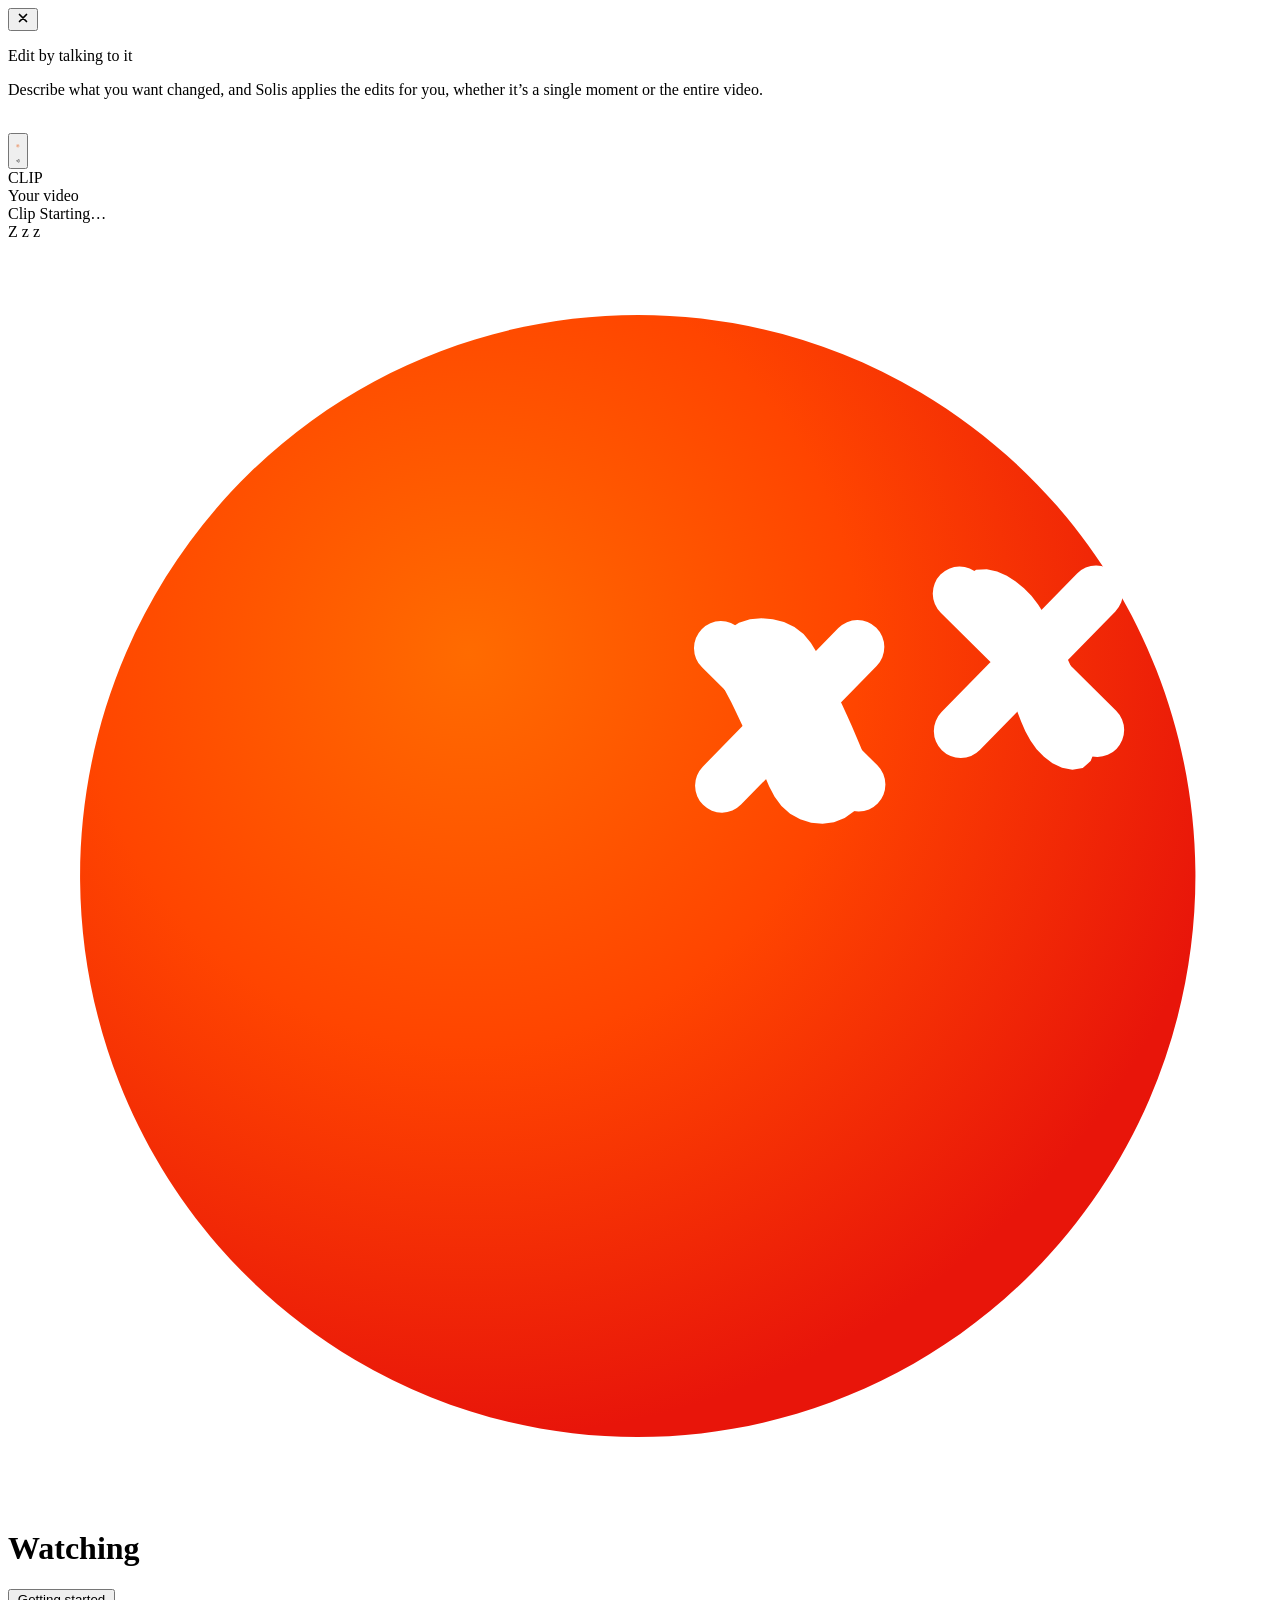
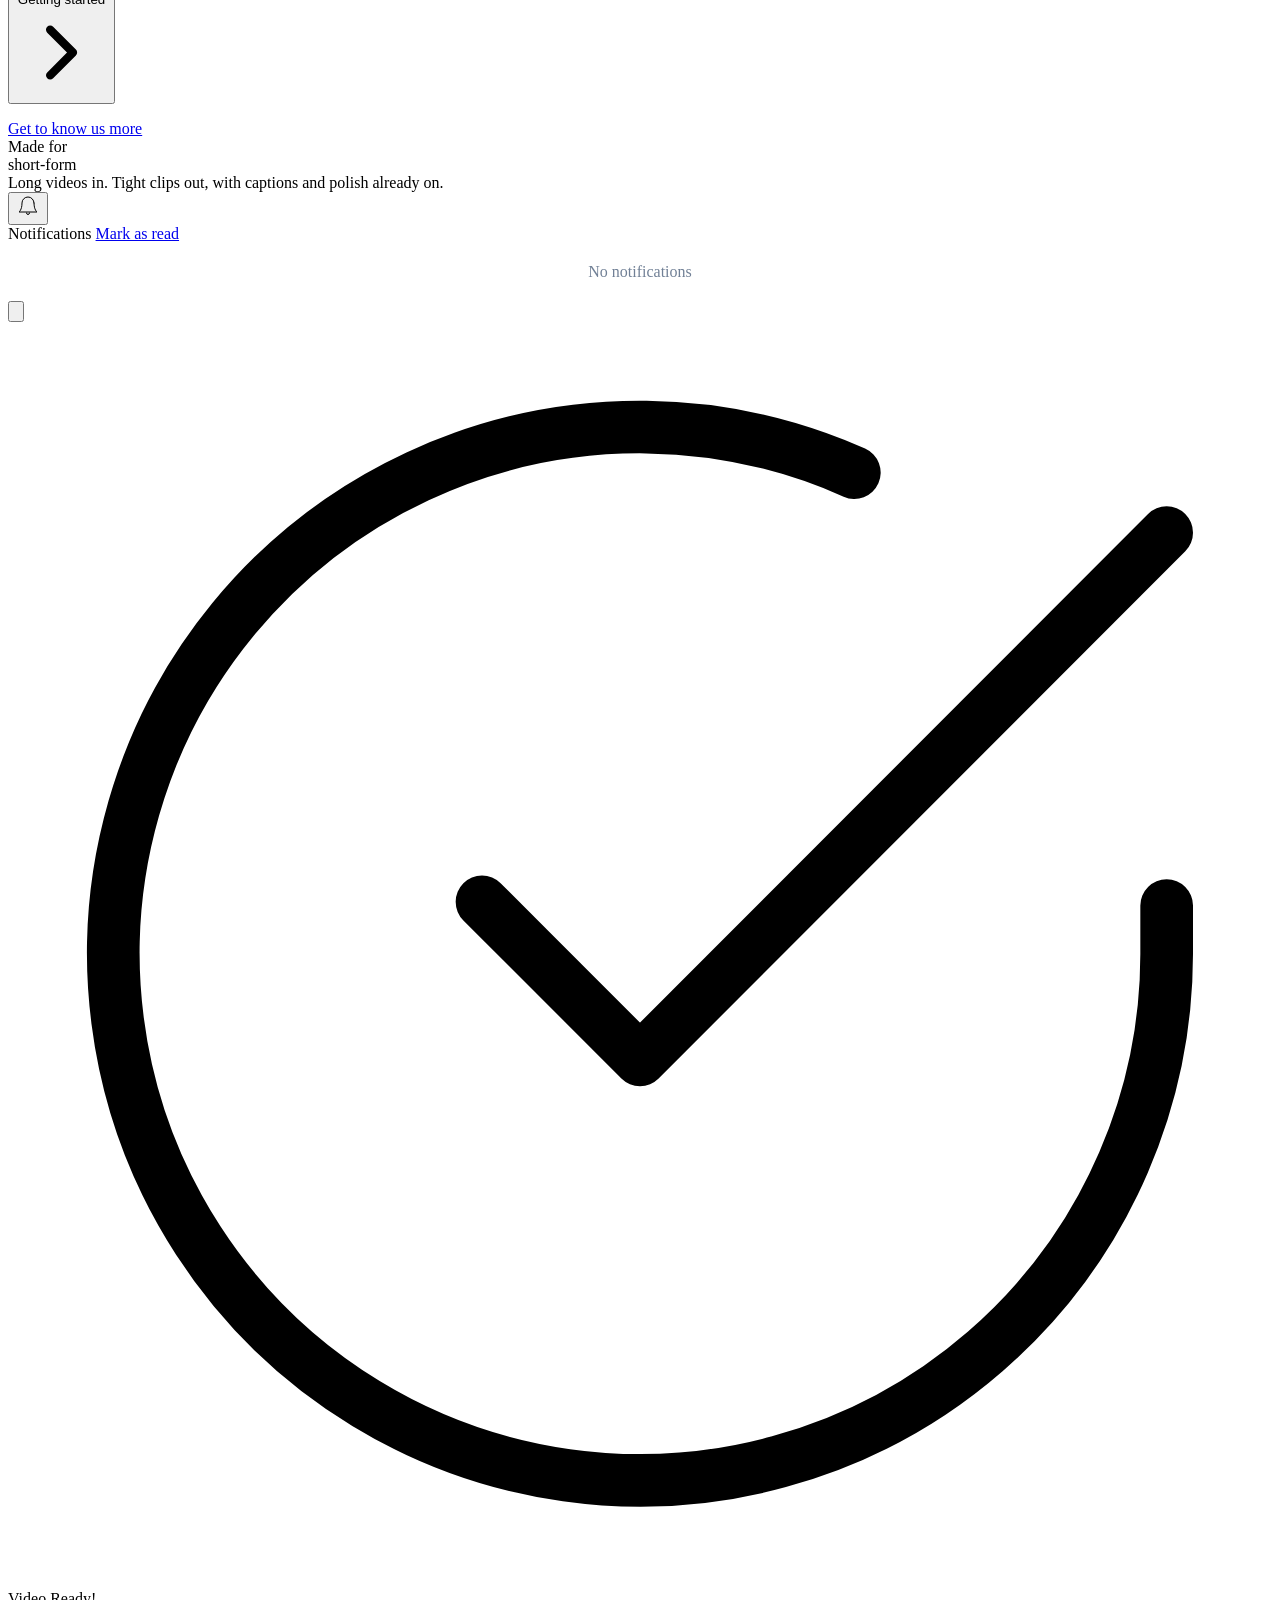
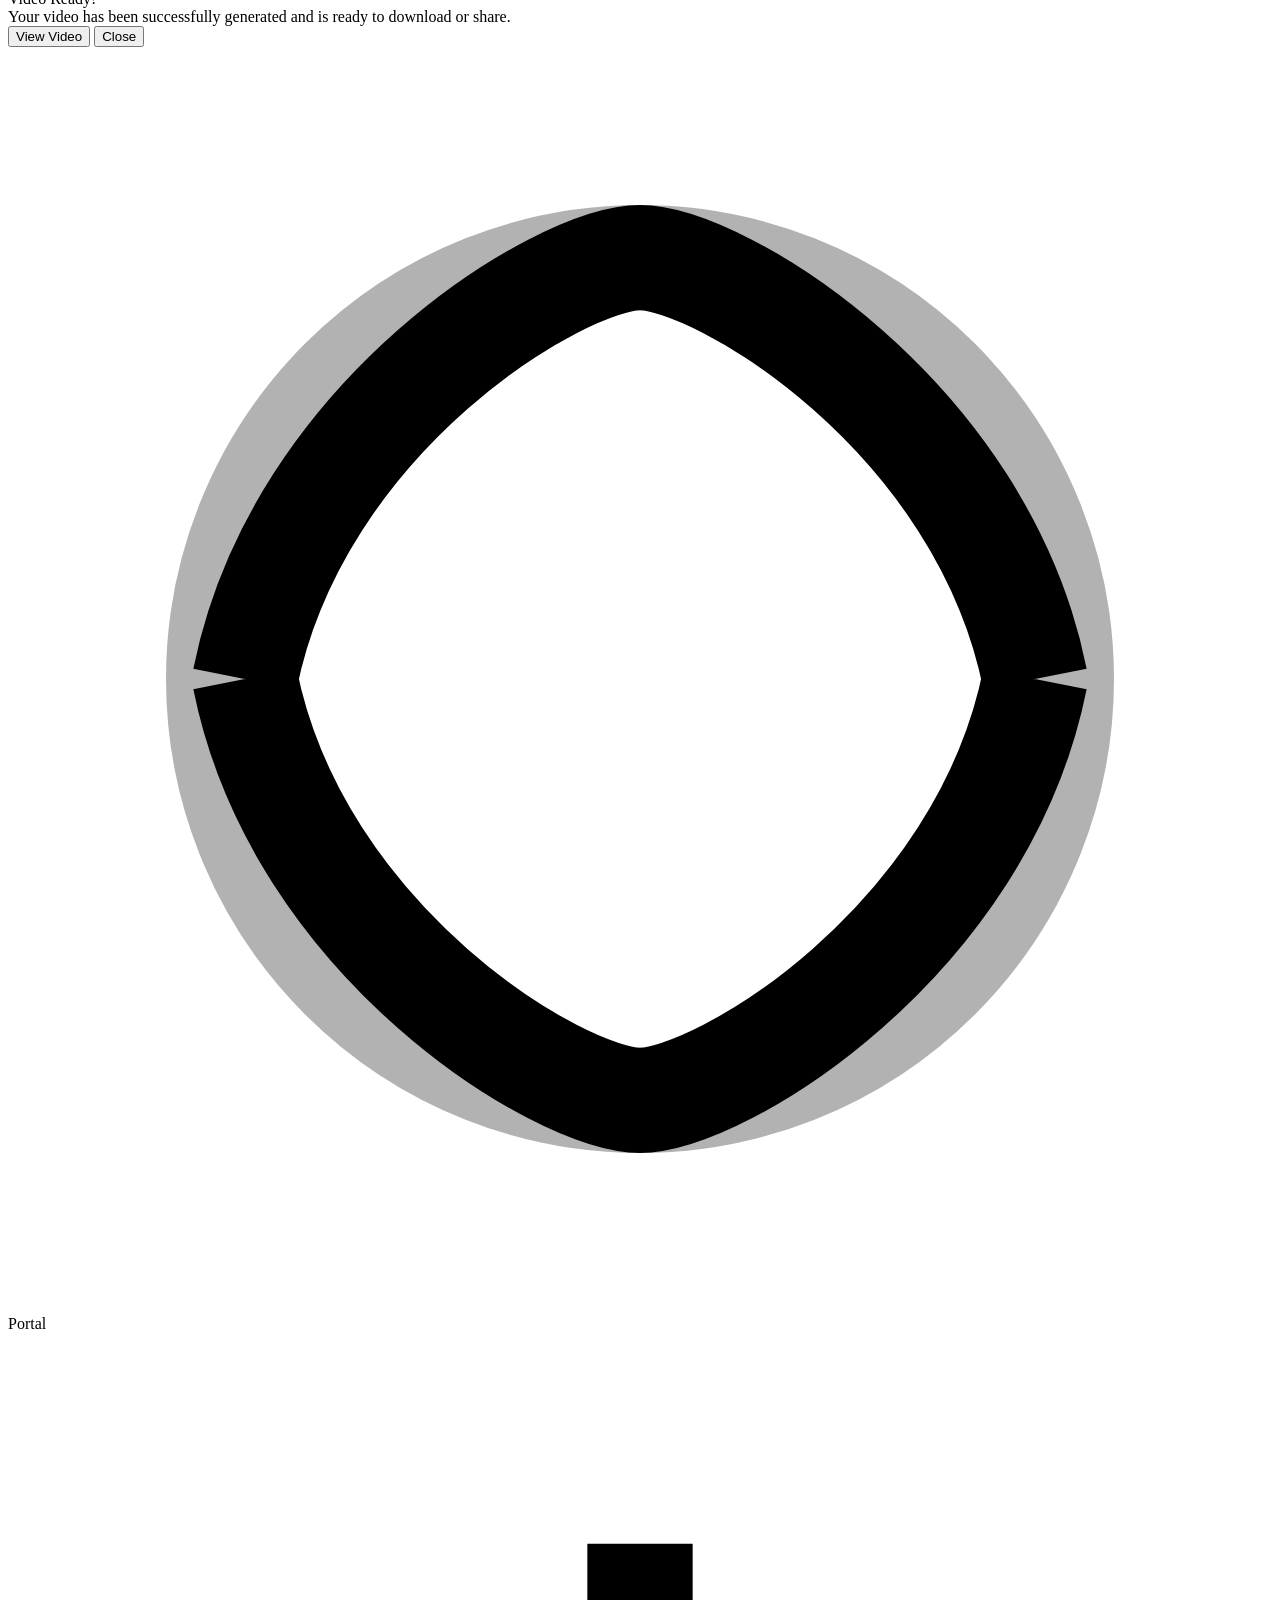
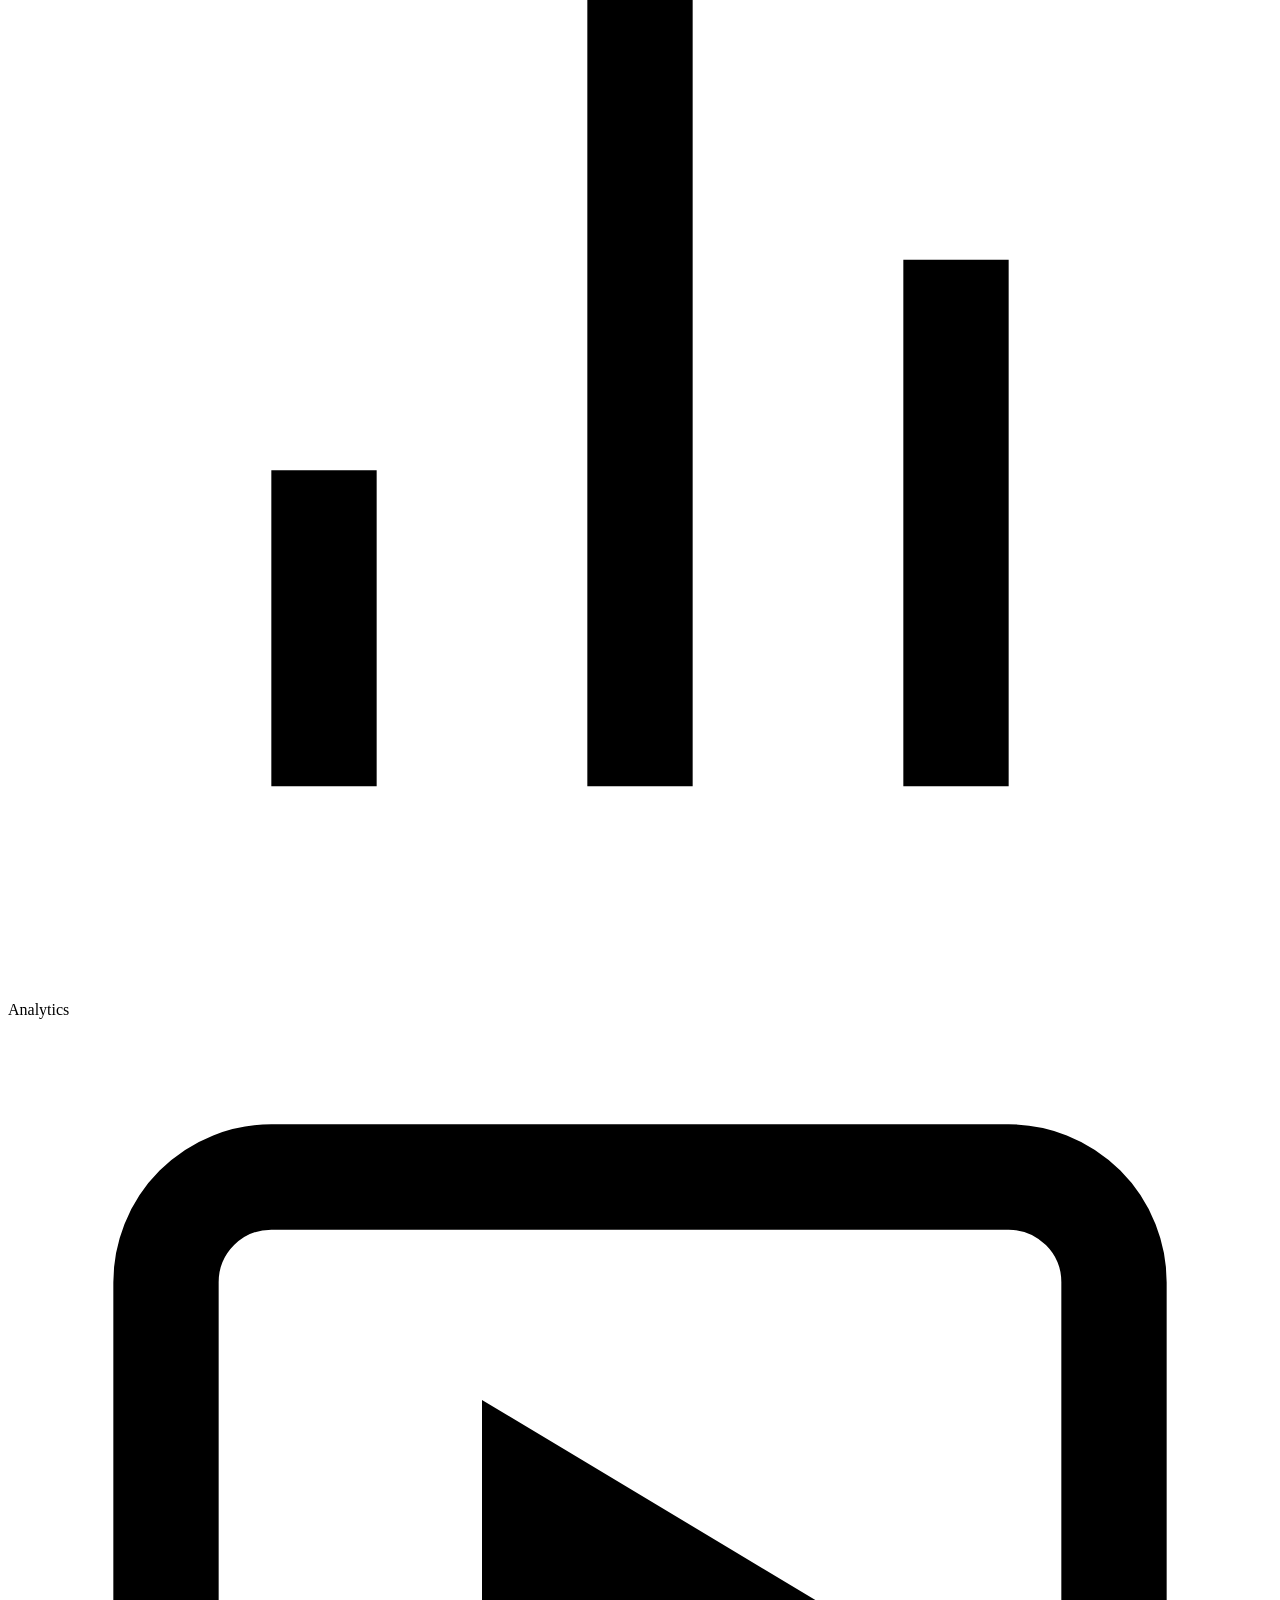
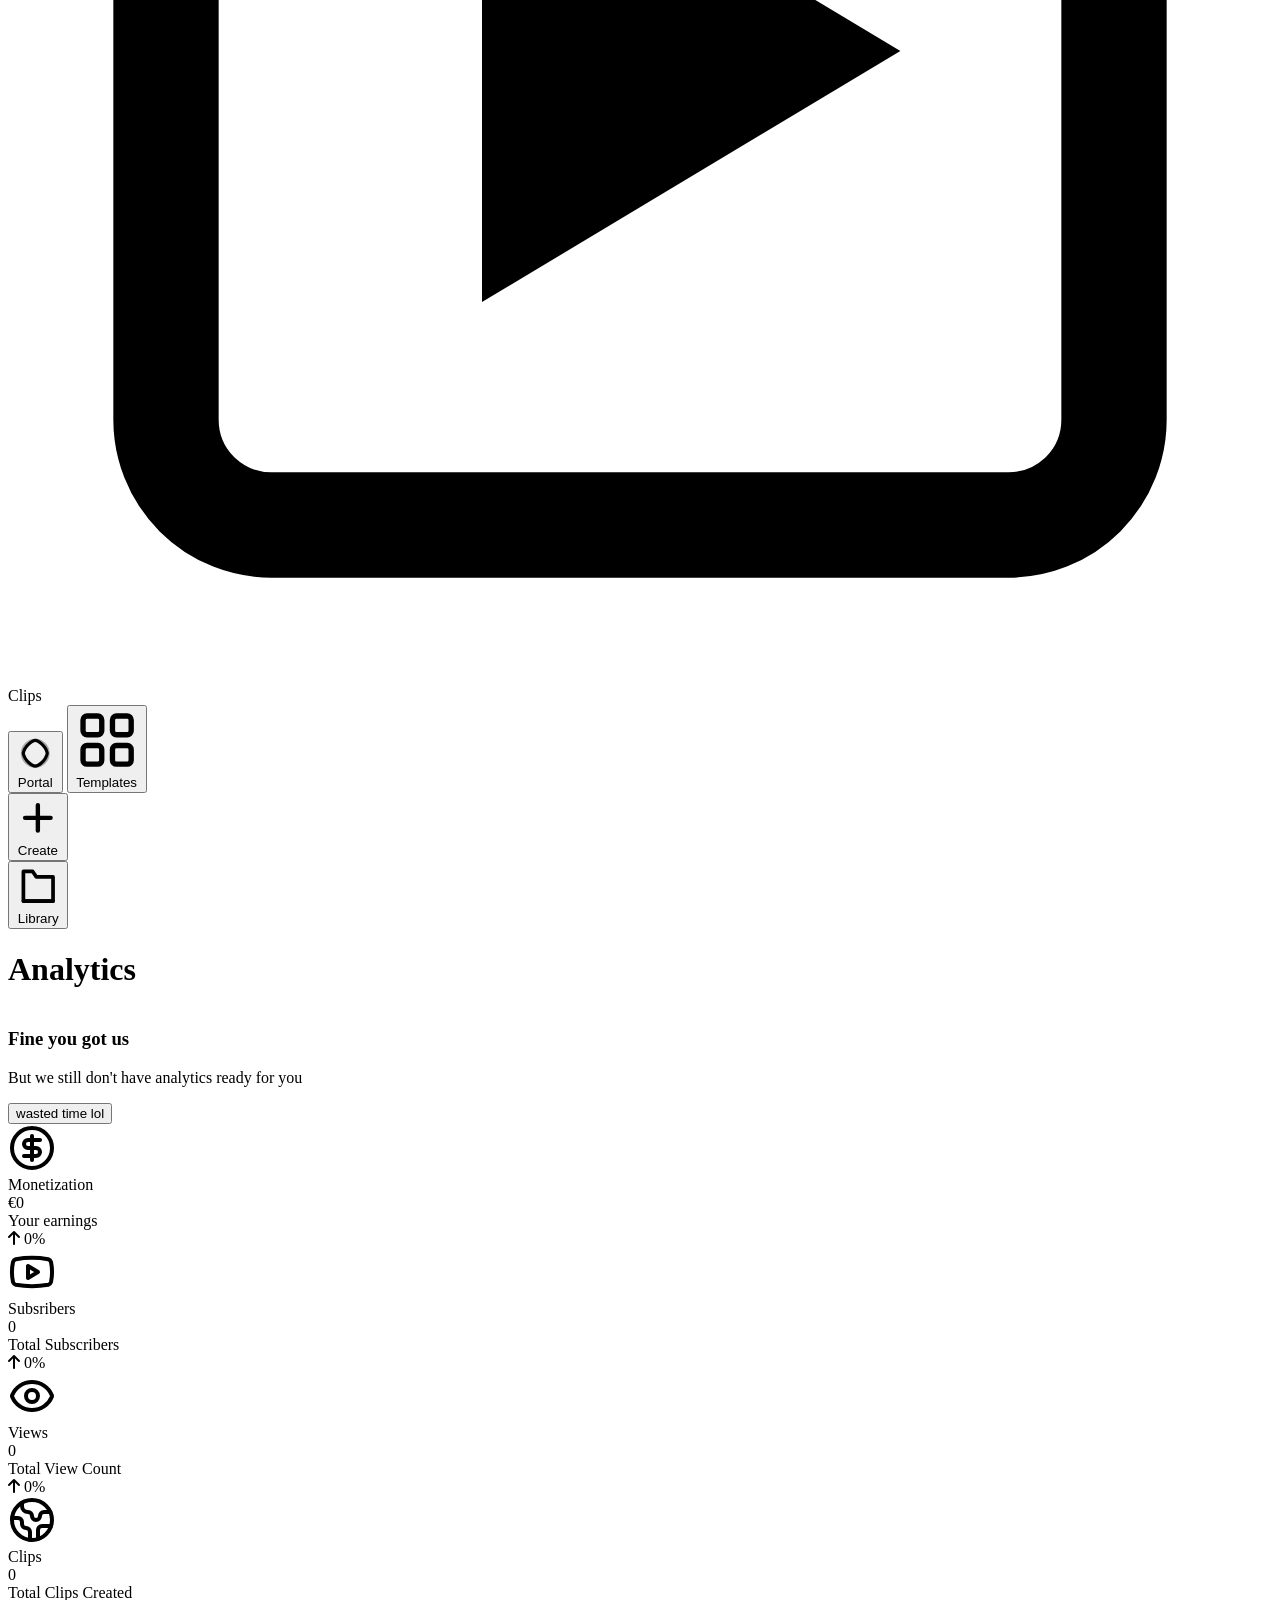
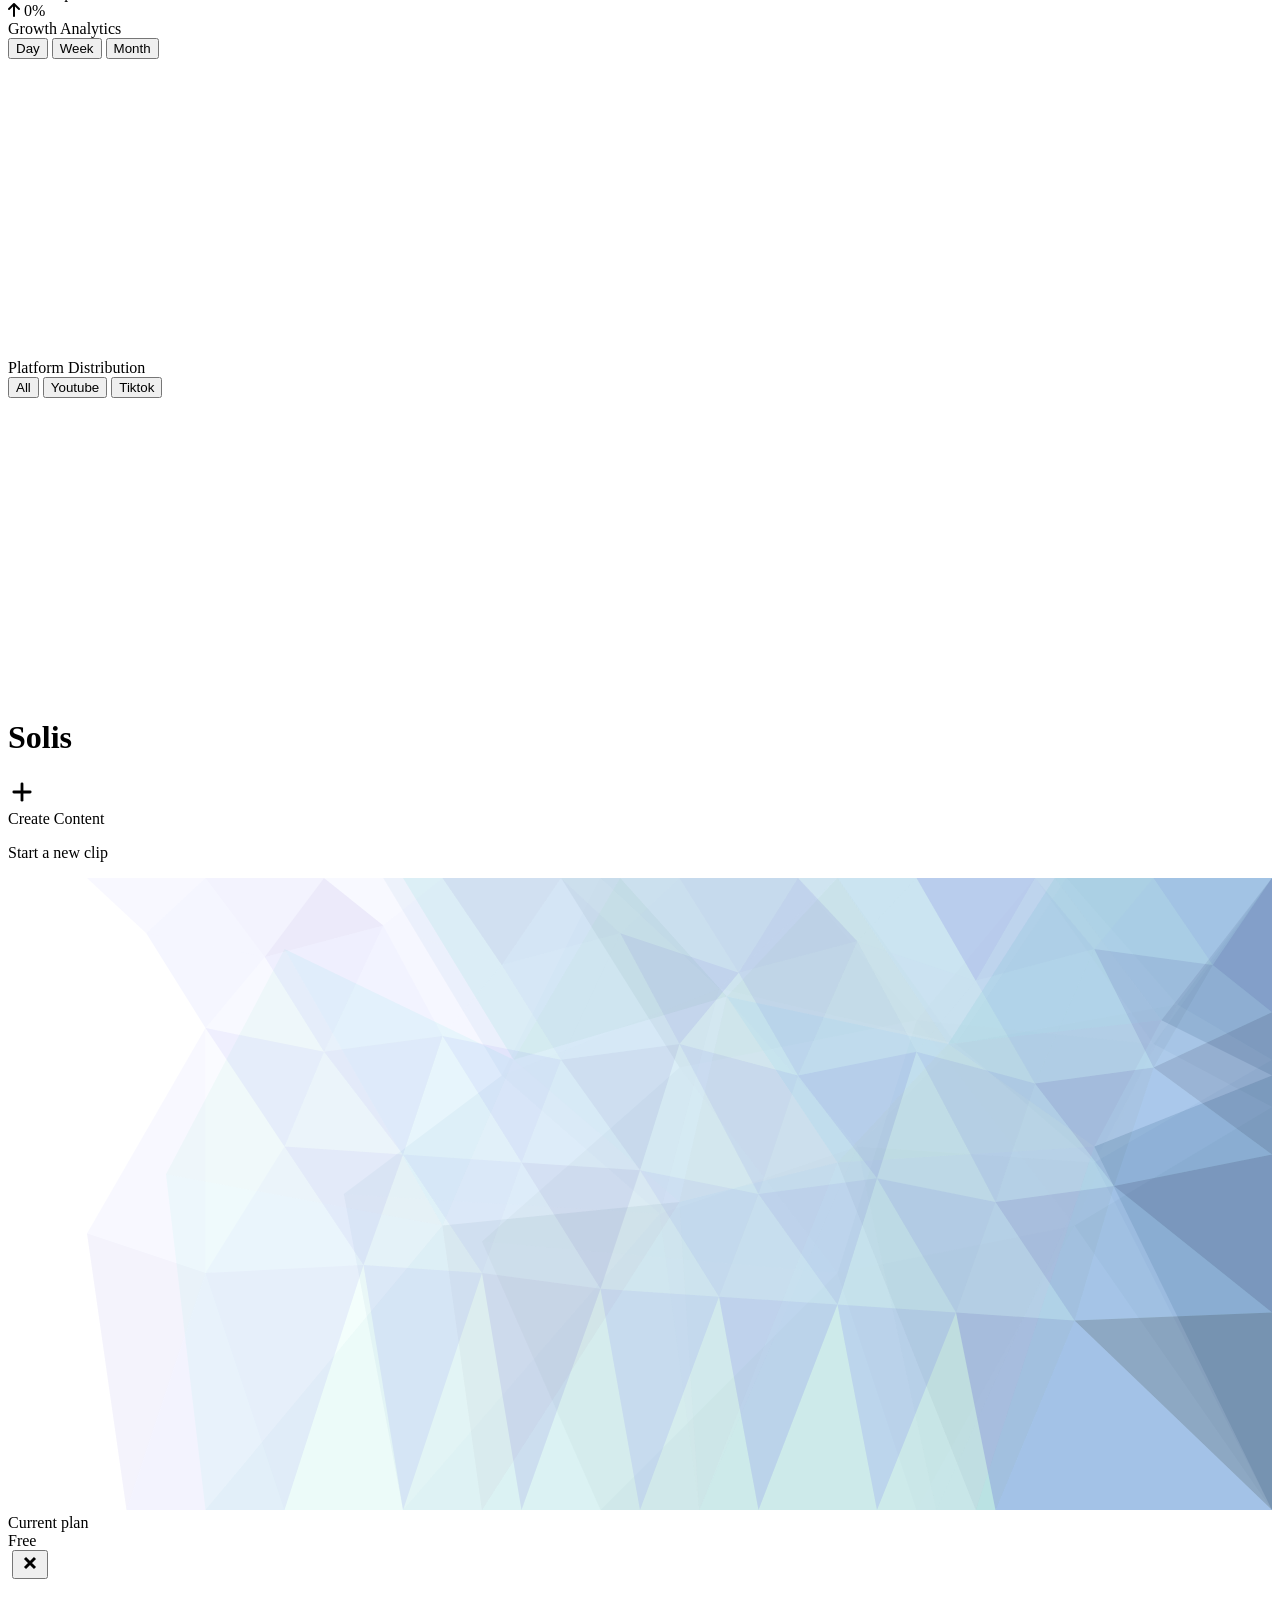
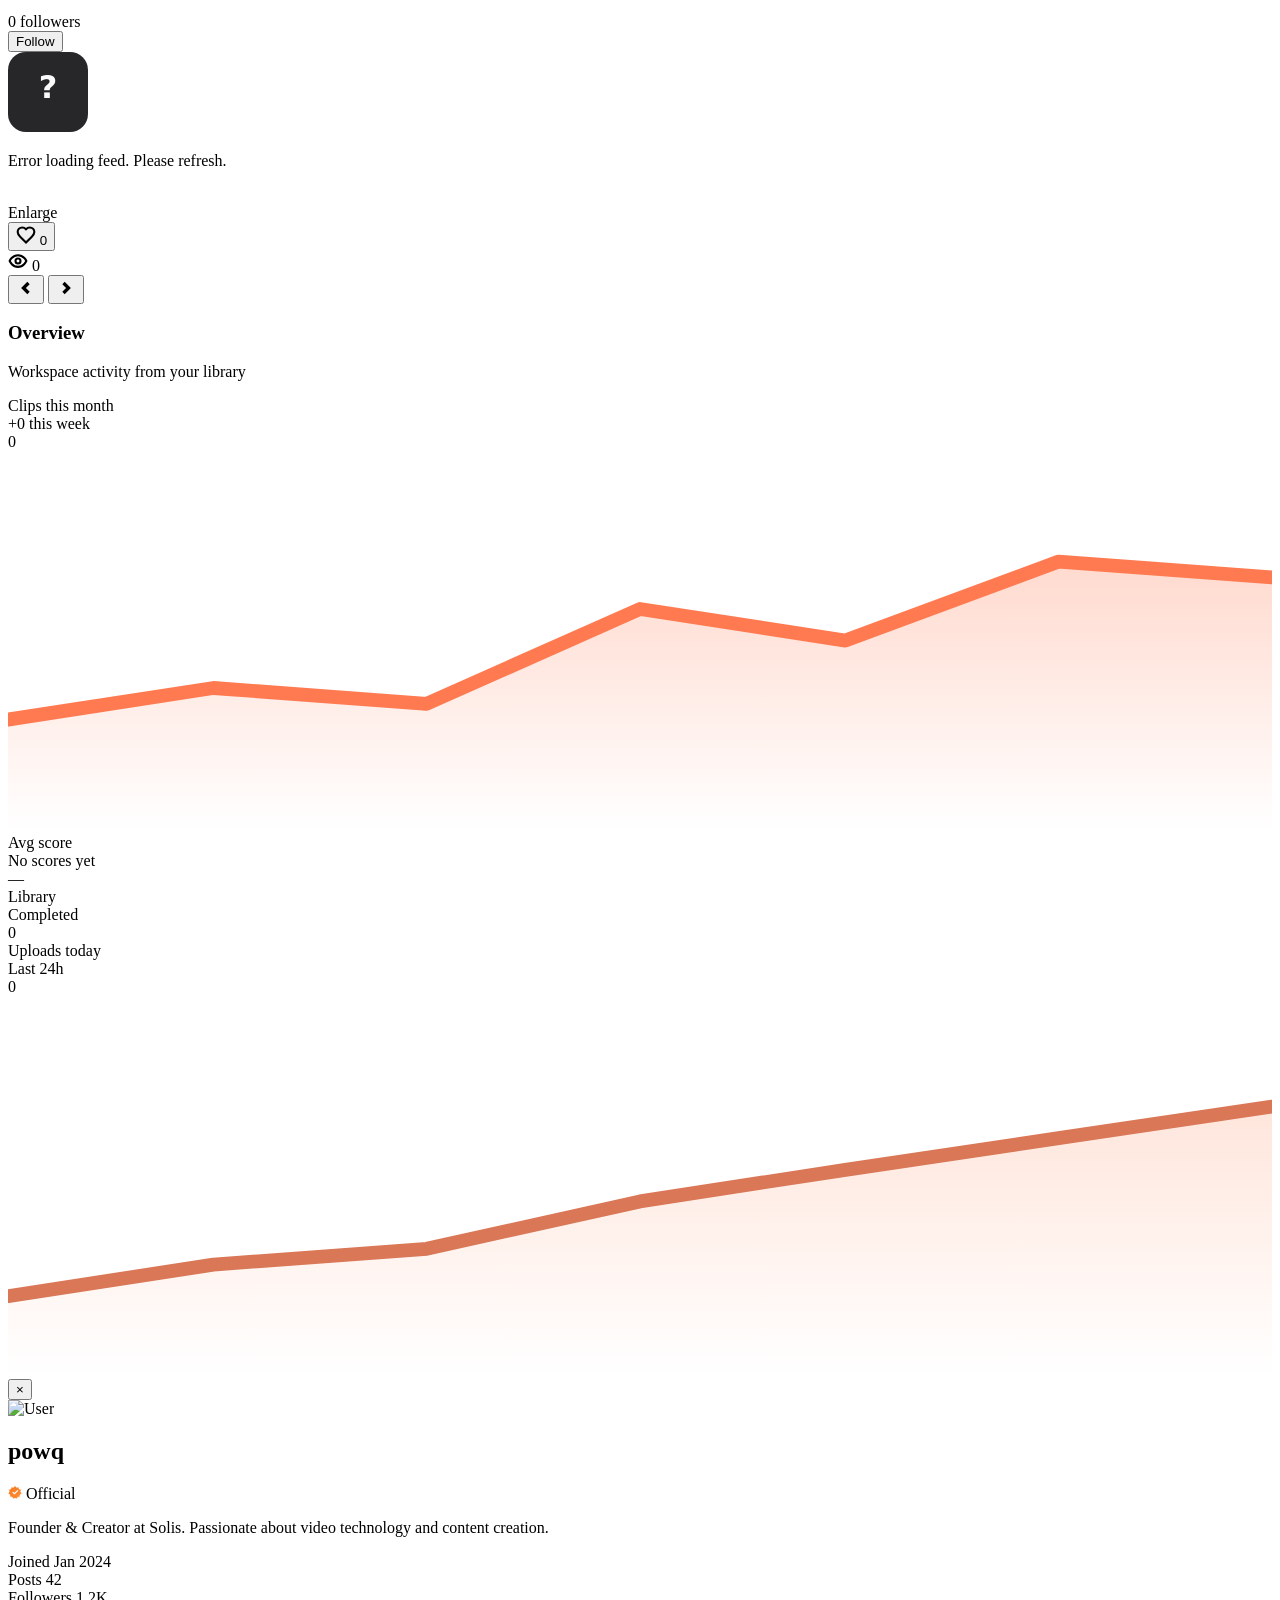
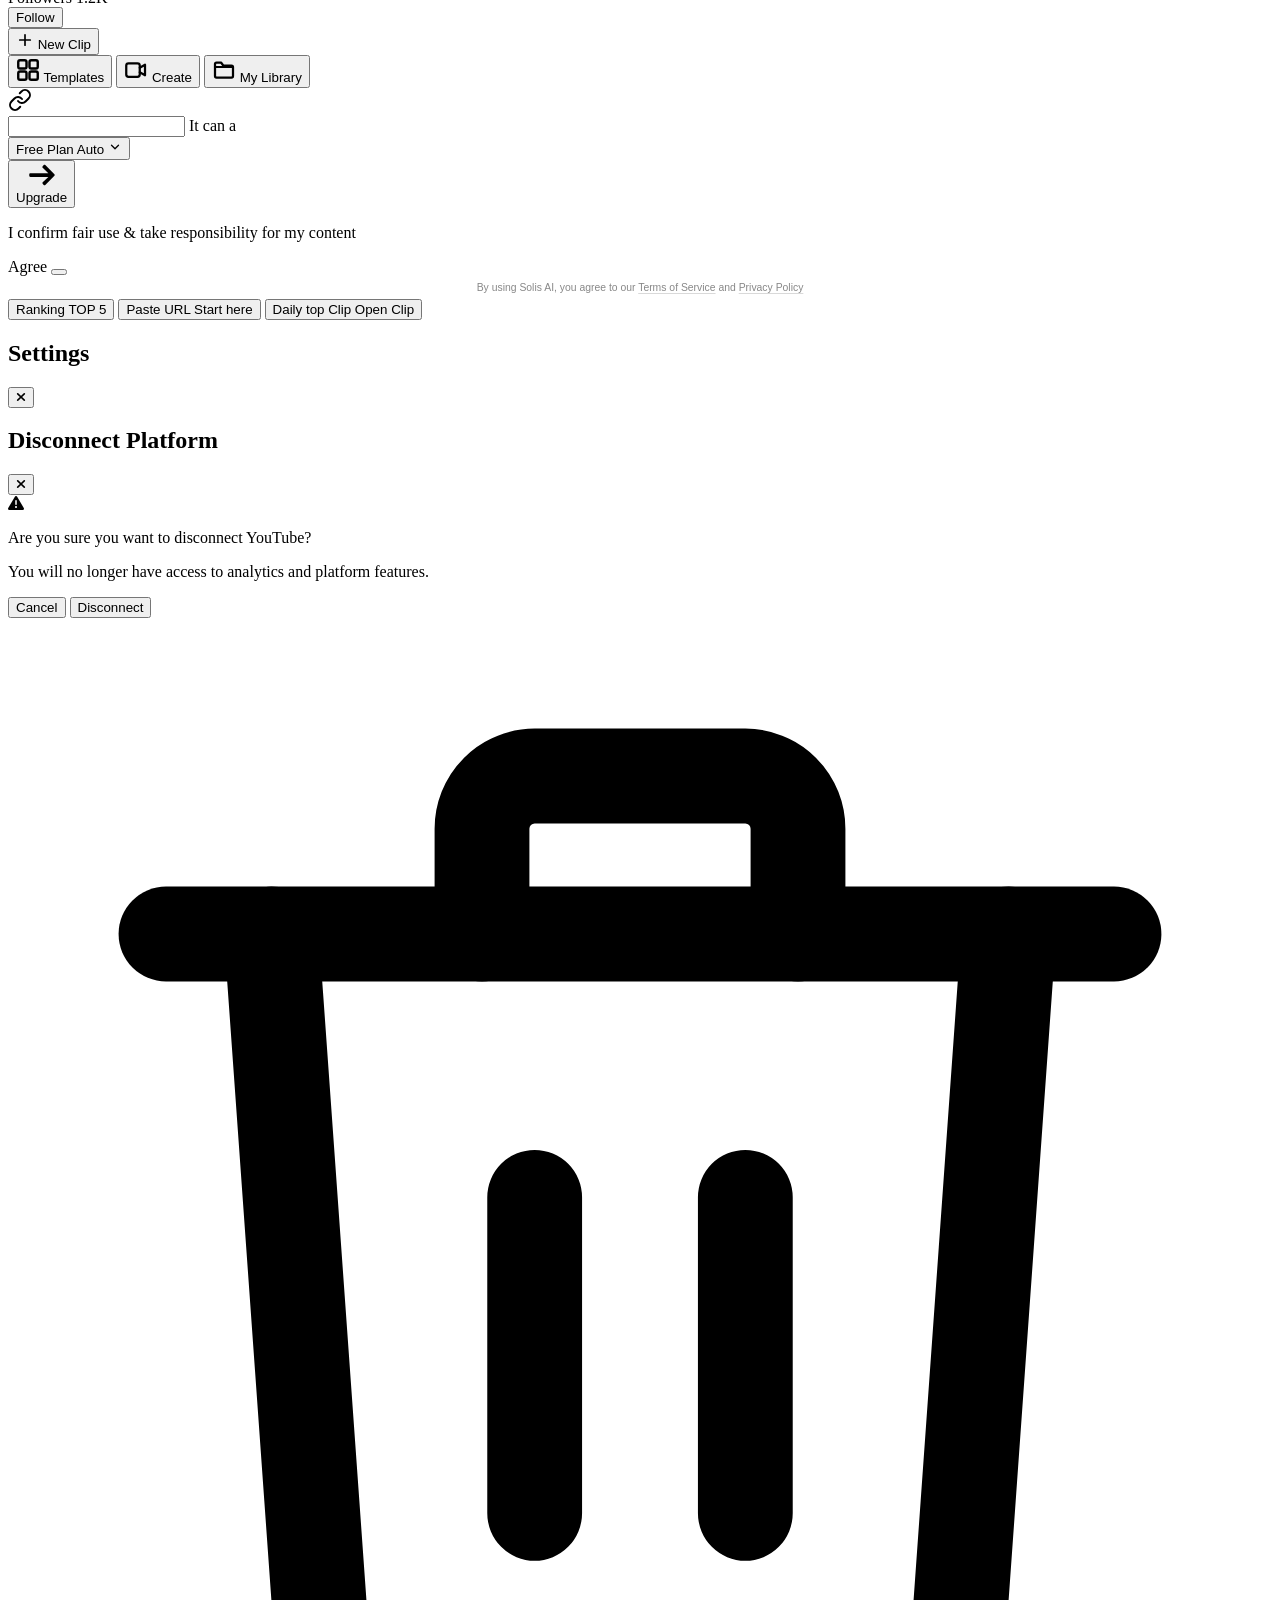
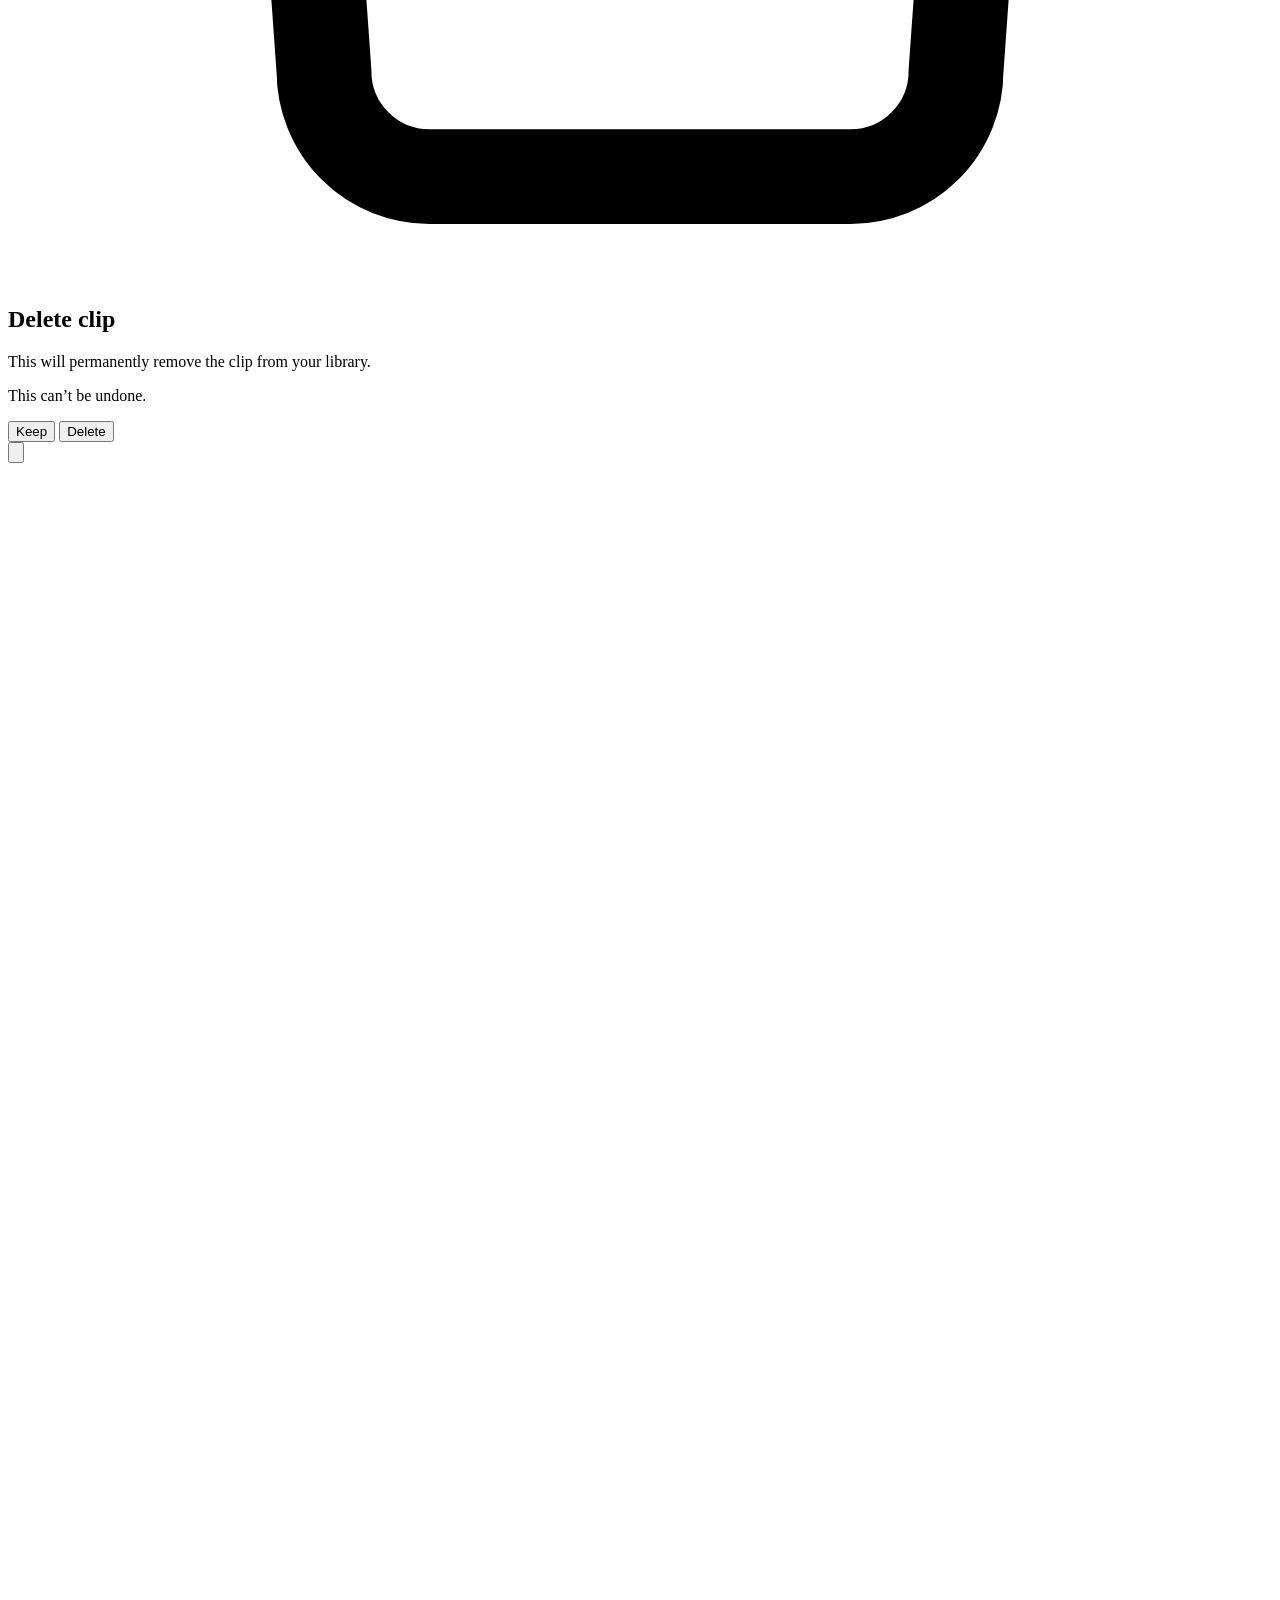
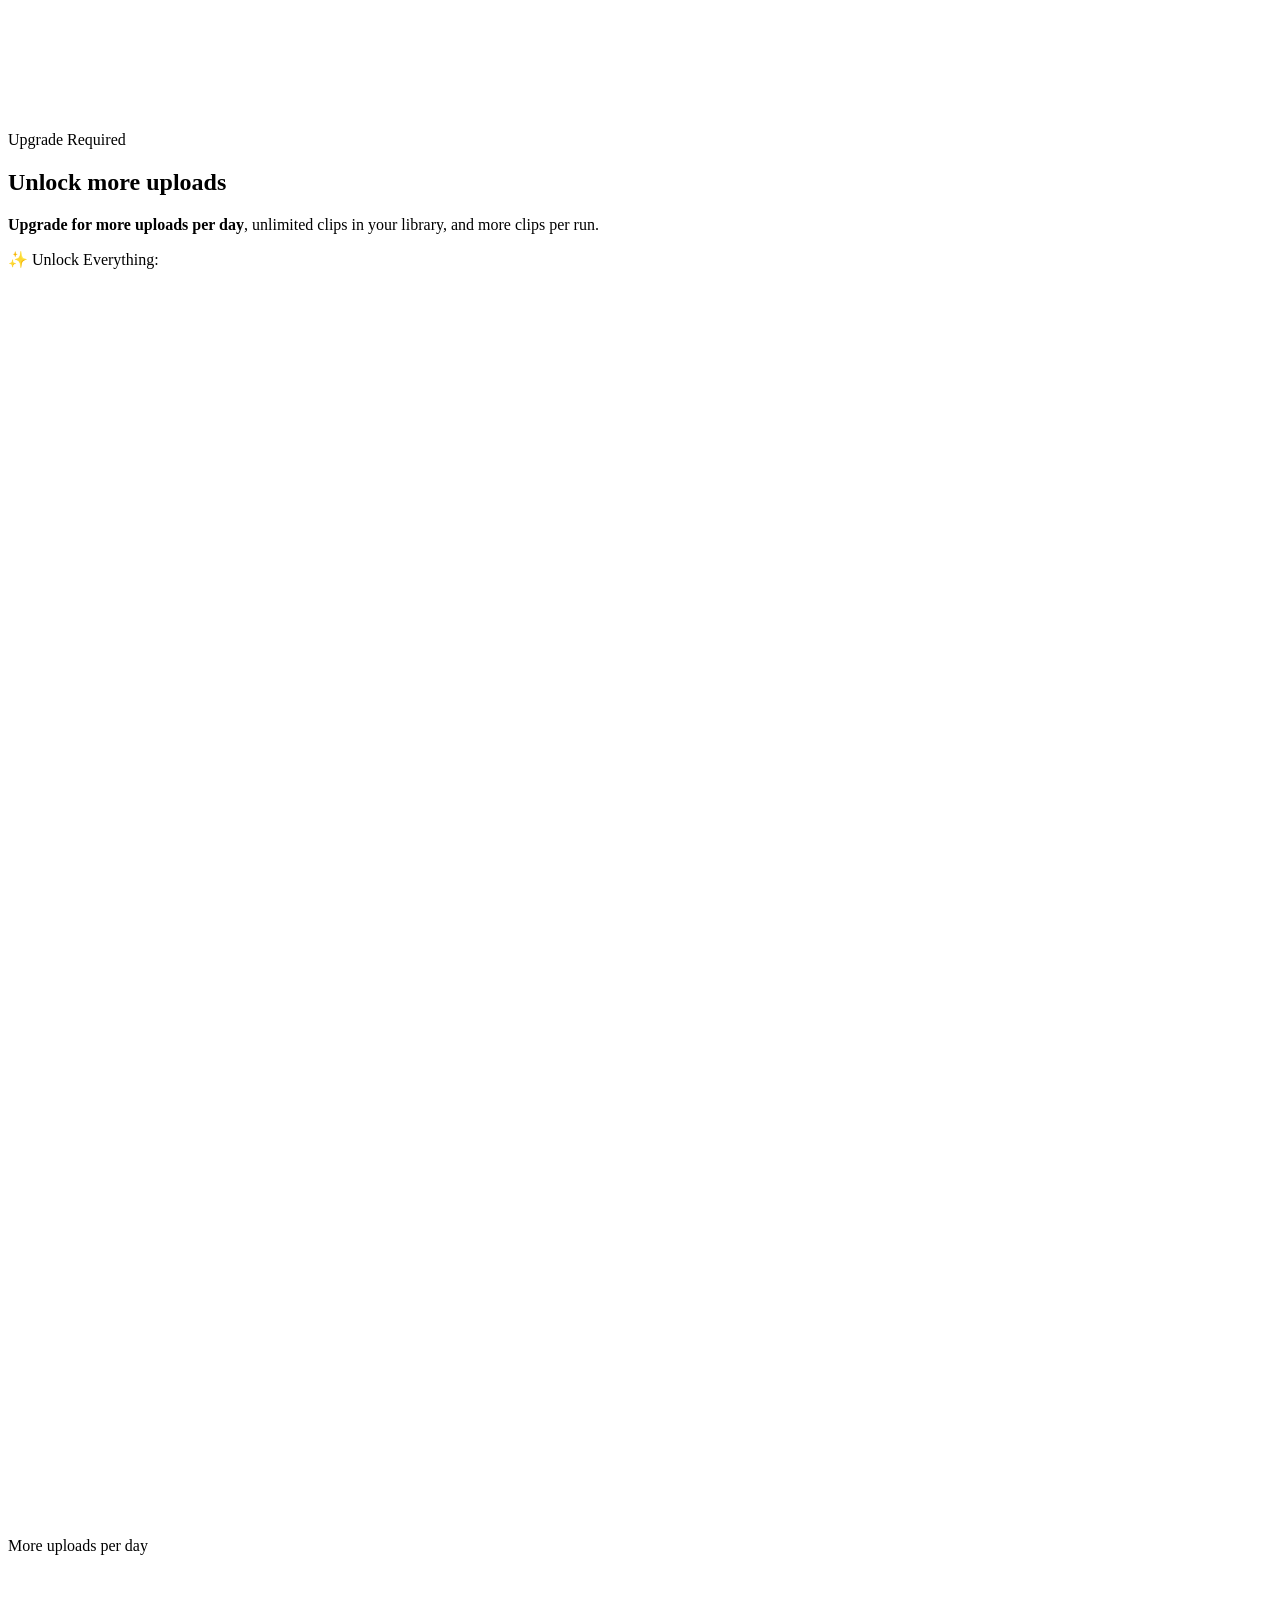
==== commit 13515870: "fix: profile crop modal above settings so avatar upload works" ====
--- a/dashboard.html
+++ b/dashboard.html
@@ -66,8 +66,8 @@
     <script src="/js/i_dq/profile-notifications.js?t=20260826163000"></script>
     <script src="/js/s_new/qwsqa.js?v=7"></script>
     <script src="/js/s_new/qwe.js?v=23"></script>
-    <link rel="stylesheet" href="/style/ss/stg-modal.css?v=80">
-    <script src="/js/s_new/stg.js?v=72"></script>
+    <link rel="stylesheet" href="/style/ss/stg-modal.css?v=81">
+    <script src="/js/s_new/stg.js?v=73"></script>
     <script src="/js/i_dq/video-generation-hook.js?v=1"></script>
     <script src="/js/ui/progress-ui.js?v=2"></script>
     <script src="/js/ui/generation-progress-spinner.js?v=82"></script>
@@ -7980,7 +7980,7 @@
 .overlay-text-block[data-ai-hook="1"][data-hook-box="1"].selected{
     background:rgba(255,255,255,.94) !important;
     border:2px solid #f97316 !important;
-    border-radius:3px !important;
+    border-radius:18px !important;
     box-shadow:
         0 0 0 2px rgba(249,115,22,.22),
         0 4px 14px rgba(0,0,0,.14) !important;
@@ -7989,7 +7989,7 @@
 .overlay-text-block[data-ai-hook="1"]:not([data-hook-box="1"]).selected{
     background:transparent !important;
     border:2px solid #f97316 !important;
-    border-radius:3px !important;
+    border-radius:18px !important;
     box-shadow:
         0 0 0 2px rgba(249,115,22,.22),
         0 4px 14px rgba(0,0,0,.14) !important;
@@ -8099,6 +8099,10 @@
 .overlay-text-block[data-ai-hook="1"].sub-suggest[data-hook-box="1"]{
     background:rgba(255,255,255,.94) !important;
     border:none !important;
+    border-radius:18px !important;
+}
+.overlay-text-block[data-ai-hook="1"][data-hook-box="1"]{
+    border-radius:18px !important;
 }
 .sub-guide{position:absolute;background:#f97316;pointer-events:none;z-index:200;display:none;}
 .sub-guide.h{left:0;right:0;height:2px;box-shadow:0 0 6px rgba(249,115,22,.7);}
@@ -9192,7 +9196,24 @@
     font-weight:400 !important;
     text-shadow:none !important;
     overflow:visible;
-}
+    position:relative;
+}
+.sub-beast-emoji{
+    position:absolute;left:50%;transform:translateX(-50%);
+    font-size:0.95em;line-height:1;pointer-events:none;
+    filter:drop-shadow(0 2px 2px rgba(0,0,0,.35));
+    animation:sub-beast-emoji-pop .22s cubic-bezier(.22,1,.36,1) both;
+    z-index:2;
+}
+@keyframes sub-beast-emoji-pop{
+    0%{opacity:0;transform:translateX(-50%) translateY(var(--emoji-enter, -0.85em)) scale(.92);}
+    55%{opacity:1;transform:translateX(-50%) translateY(0) scale(1.06);}
+    70%{transform:translateX(calc(-50% + 2px)) translateY(1px) scale(1);}
+    85%{transform:translateX(calc(-50% - 2px)) translateY(-1px) scale(1);}
+    100%{opacity:1;transform:translateX(-50%) translateY(0) scale(1);}
+}
+.sub-beast-emoji.is-above{top:-1.15em;--emoji-enter:-0.9em;}
+.sub-beast-emoji.is-below{bottom:-1.15em;top:auto;--emoji-enter:0.9em;}
 .sub-chunk-line.sub-beast-line,
 .sub-aprev.sub-beast-line{
     gap:0.55em !important;
@@ -9208,7 +9229,7 @@
     display:inline-block;
     margin:0;
     transition:color .18s ease, -webkit-text-fill-color .18s ease, transform .22s cubic-bezier(.22,1,.36,1);
-    filter:drop-shadow(0 1px 1px rgba(0,0,0,.45));
+    filter:drop-shadow(0 2px 2px rgba(0,0,0,.45));
 }
 .sub-text-block[data-sub-anim="beast"],
 .sub-text-block[data-sub-anim="beast"] .sub-text-inner{
@@ -9226,19 +9247,29 @@
     color:#FFEE00 !important;
     -webkit-text-fill-color:#FFEE00 !important;
     -webkit-text-stroke:var(--beast-stroke,0.17em) #000000;
-    filter:drop-shadow(0 1px 1px rgba(0,0,0,.45));
+    text-shadow:0 -0.04em 0 rgba(255,248,168,.85);
+    filter:drop-shadow(0 2px 2px rgba(0,0,0,.45));
 }
 .sub-beast-word.is-green,
 .sub-beast-word.active-green{
     color:#00FF2A !important;
     -webkit-text-fill-color:#00FF2A !important;
     -webkit-text-stroke:var(--beast-stroke,0.17em) #000000;
-    filter:drop-shadow(0 1px 1px rgba(0,0,0,.45));
+    text-shadow:0 -0.04em 0 rgba(184,255,192,.85);
+    filter:drop-shadow(0 2px 2px rgba(0,0,0,.45));
+}
+.sub-beast-word.is-red,
+.sub-beast-word.active-red{
+    color:#FF2A2A !important;
+    -webkit-text-fill-color:#FF2A2A !important;
+    -webkit-text-stroke:var(--beast-stroke,0.17em) #000000;
+    text-shadow:0 -0.04em 0 rgba(255,160,160,.85);
+    filter:drop-shadow(0 2px 2px rgba(0,0,0,.45));
 }
 @keyframes sub-beast-pop{
-    0%{transform:scale(.86);opacity:0;}
-    70%{transform:scale(1.05);opacity:1;}
-    100%{transform:scale(1) translateY(0);opacity:1;}
+    0%{transform:scale(.9);opacity:1;}
+    70%{transform:scale(1.06);opacity:1;}
+    100%{transform:scale(1);opacity:1;}
 }
 .sub-beast-pop .sub-beast-word{
     animation:sub-beast-pop .22s cubic-bezier(.22,1,.36,1) both;
@@ -10641,6 +10672,14 @@
         const block=live ? (container.closest?.('.sub-text-block')||active||animPinnedBlock) : null;
         const stroke=beastStrokePx(live, block);
         container.style.setProperty('--beast-stroke', `${stroke}px`);
+        const previewEmojis=['🔥','😱','💀','💰','😂','🏆','✨','👀'];
+        if((chunkIdx % 3) === 1){
+            const emo=document.createElement('span');
+            emo.className='sub-beast-emoji ' + ((chunkIdx % 6)===1 ? 'is-above' : 'is-below');
+            emo.textContent=previewEmojis[chunkIdx % previewEmojis.length];
+            emo.setAttribute('aria-hidden','true');
+            container.appendChild(emo);
+        }
         (words||[]).forEach((word, idx)=>{
             const span=document.createElement('span');
             span.className='sub-beast-word sub-preview-word';
@@ -11158,7 +11197,7 @@
             const custom=block.dataset.hookBoxColor;
             block.style.background=custom||'rgba(255,255,255,.92)';
             block.style.backdropFilter='none';
-            block.style.borderRadius=block.style.borderRadius||'14px';
+            block.style.borderRadius='18px';
             block.style.boxShadow='none';
             if(!locked){
                 let fill=String(block.style.color||'').trim();
@@ -15669,7 +15708,7 @@
             `color:${fill}`,
             `text-shadow:${outline}`,
             boxOn?'background:rgba(255,255,255,.94)':'background:transparent',
-            'border-radius:10px',
+            'border-radius:18px',
             boxOn?`padding:${boxPad}px ${boxPad+6}px`:'padding:0',
             'left:0','right:0','margin-left:auto','margin-right:auto',
             'width:fit-content','max-width:calc(100% - 20px)',
@@ -15925,6 +15964,7 @@
                 box:boxOn,
                 box_color:boxColor,
                 box_border_w:Math.max(6,Math.min(28,Number(block.dataset.hookBoxBorderW)||12)),
+                box_radius:18,
                 outline_color:'black',
                 outline_width:boxOn?0:4,
                 y_ratio:Number(Number(yRatio).toFixed(3)),
--- a/style/ss/stg-modal.css
+++ b/style/ss/stg-modal.css
@@ -694,7 +694,7 @@
 .stgCropBackdrop {
     position: fixed;
     inset: 0;
-    z-index: 5200;
+    z-index: 100010;
     background: rgba(28, 25, 23, 0.42);
     backdrop-filter: blur(10px);
     -webkit-backdrop-filter: blur(10px);
@@ -709,7 +709,7 @@
 .stgCropModal {
     position: fixed;
     inset: 0;
-    z-index: 5201;
+    z-index: 100011;
     display: flex;
     align-items: center;
     justify-content: center;
@@ -3100,6 +3100,13 @@
         transform: translate(-50%, 0) scale(1) !important;
         opacity: 1;
         pointer-events: auto;
+    }
+
+    .stgCropBackdrop {
+        z-index: 200010 !important;
+    }
+    .stgCropModal {
+        z-index: 200011 !important;
     }
 
     .stgShell {
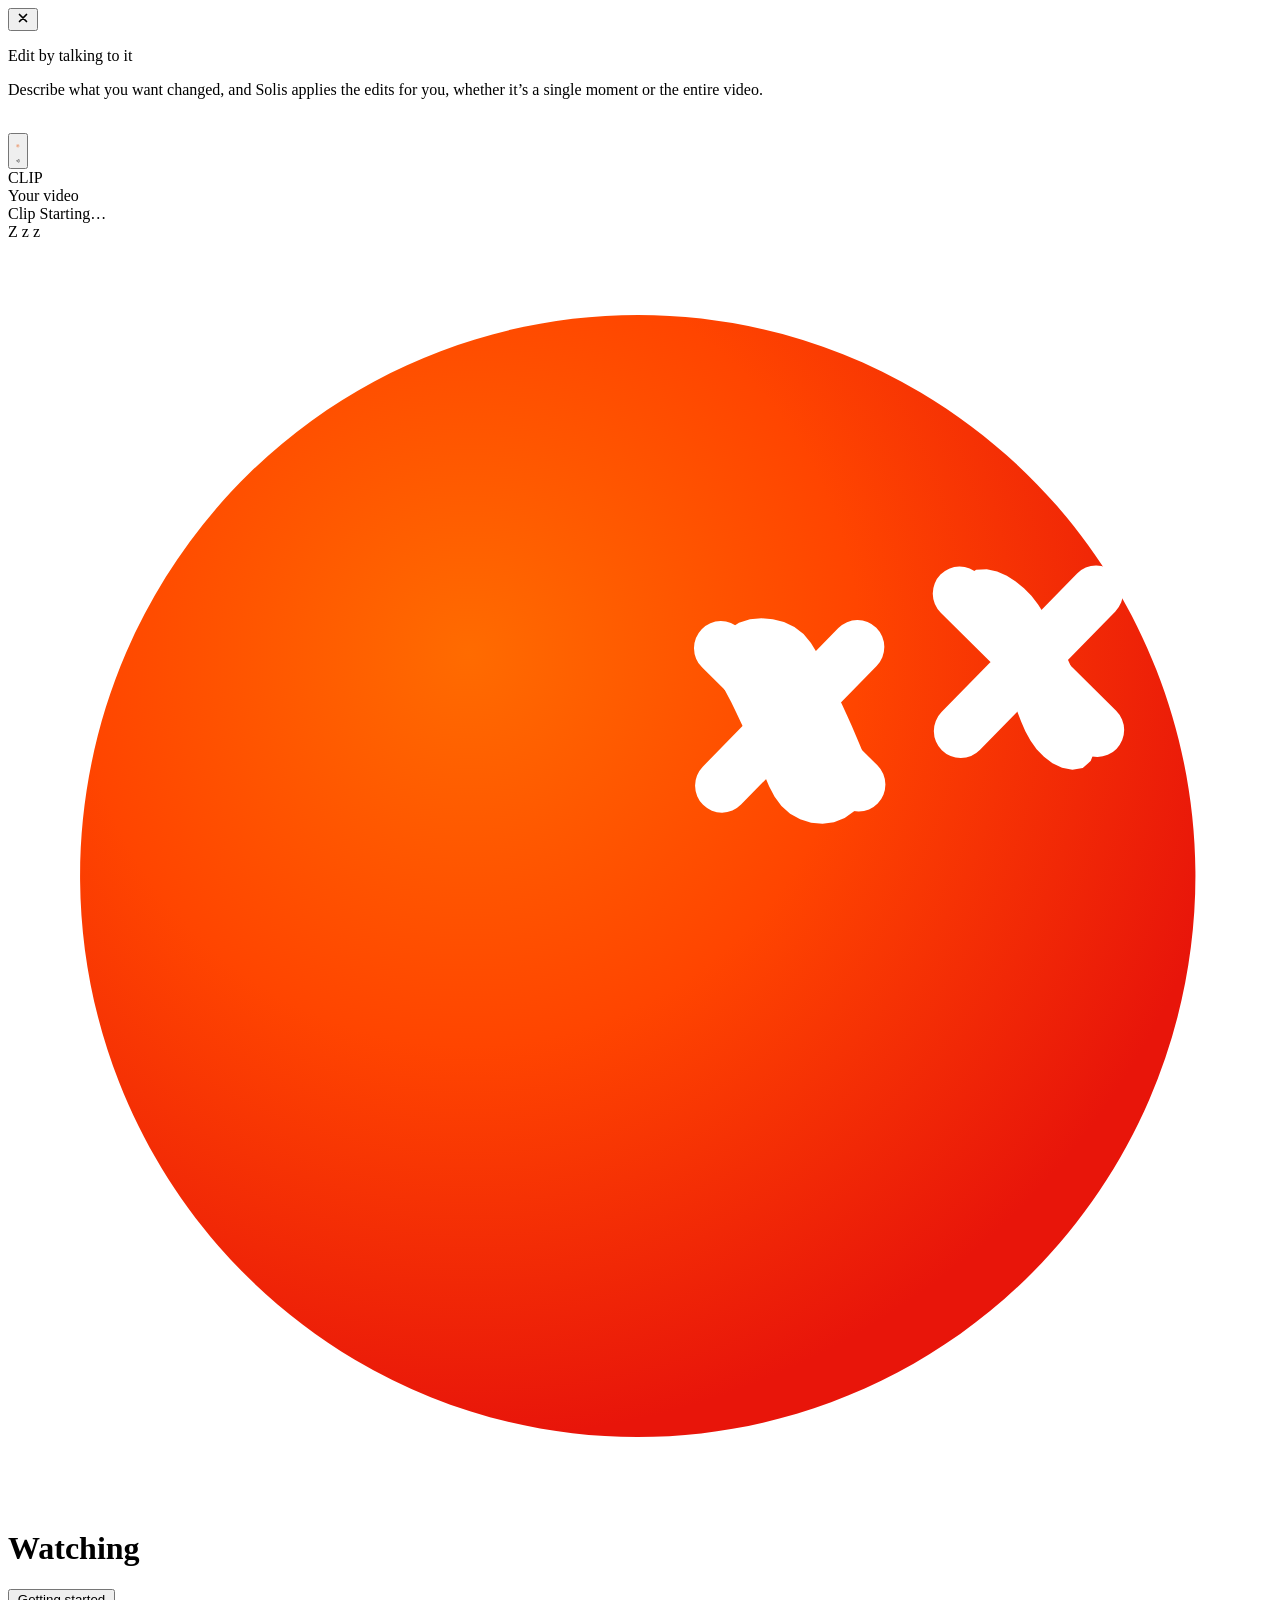
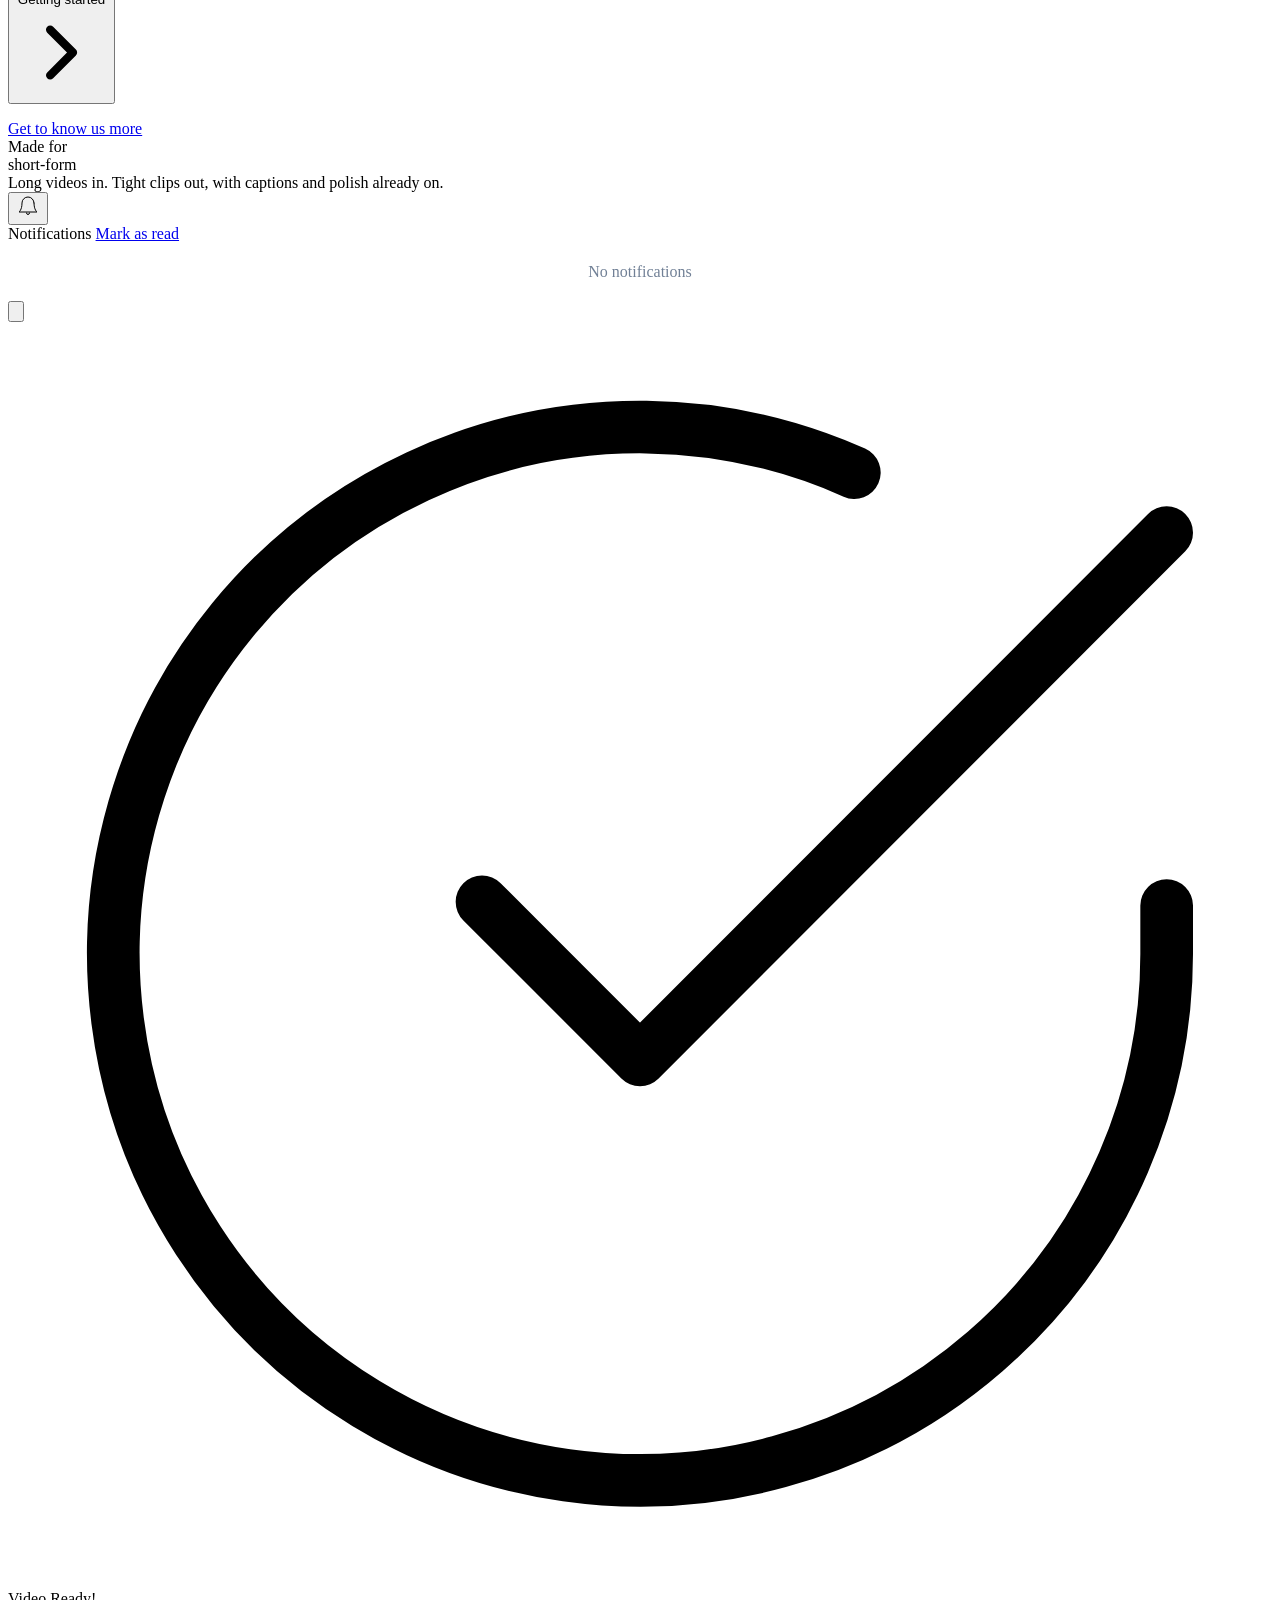
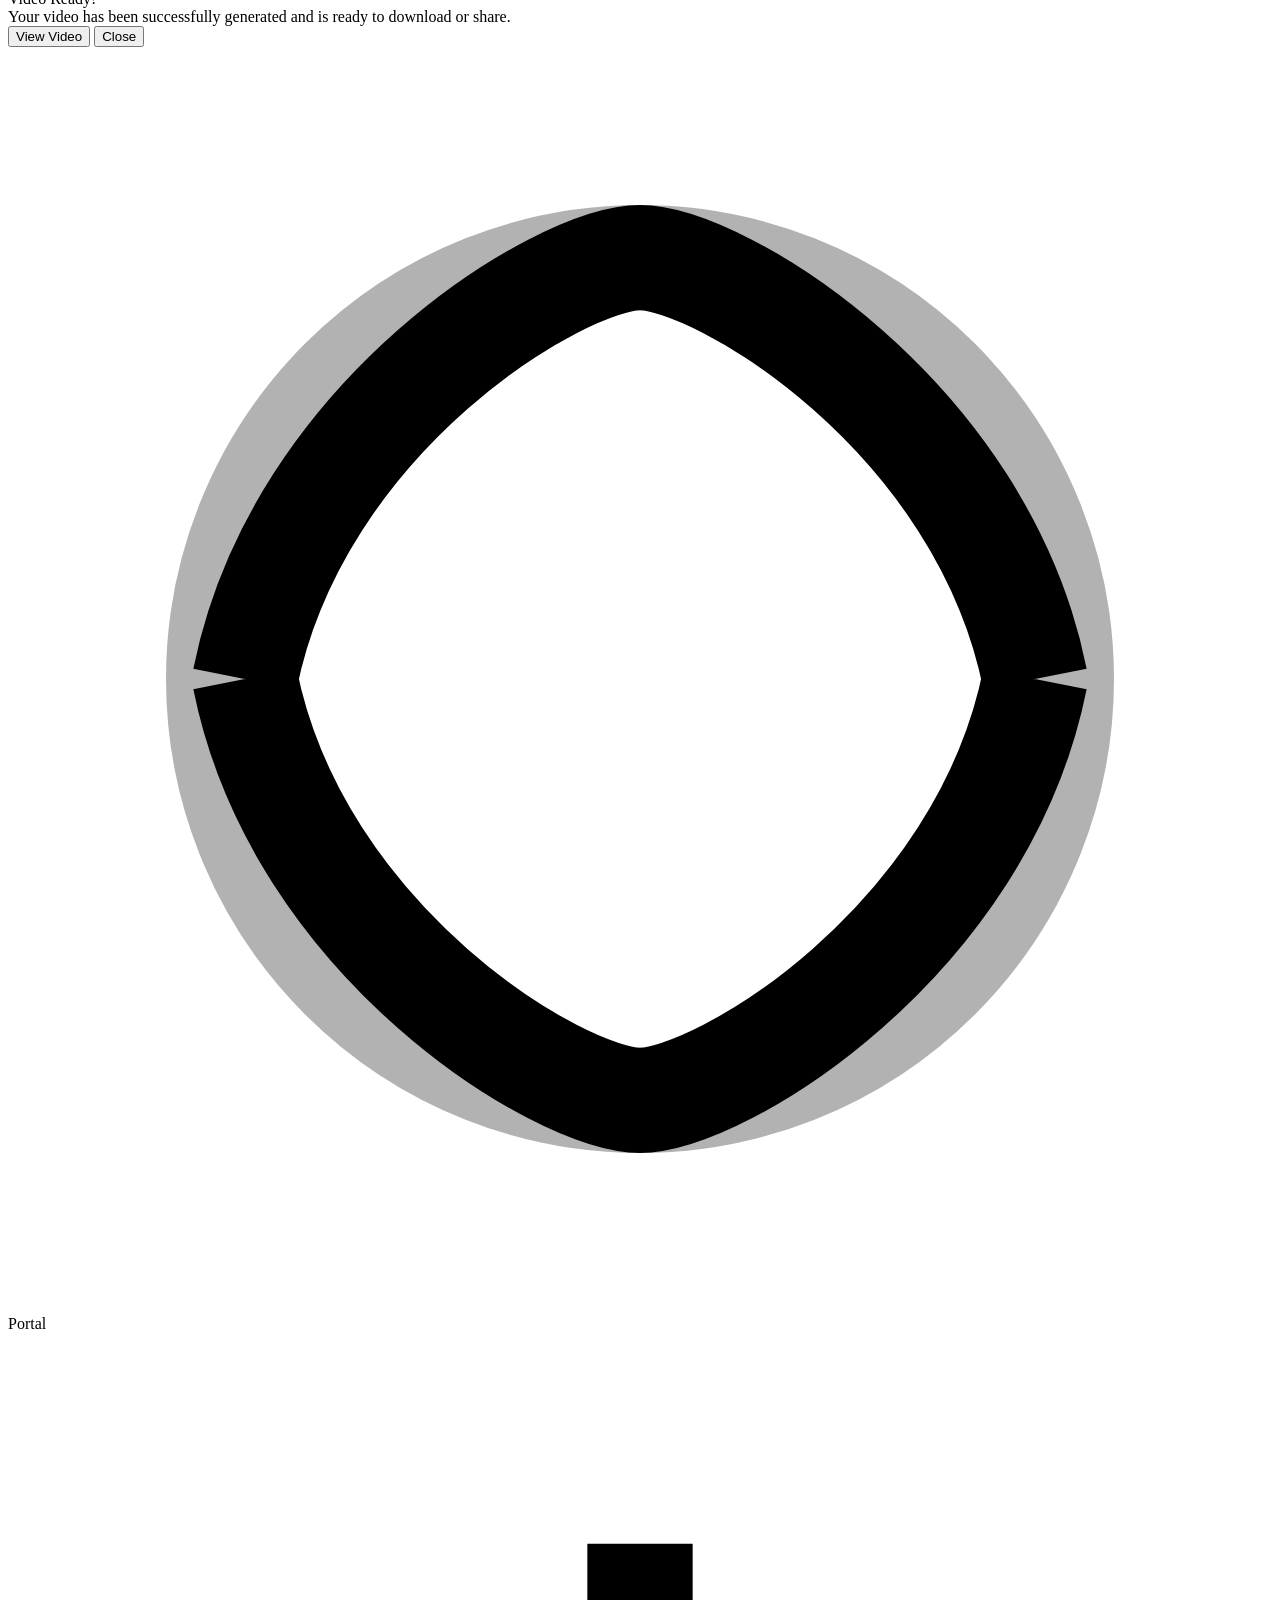
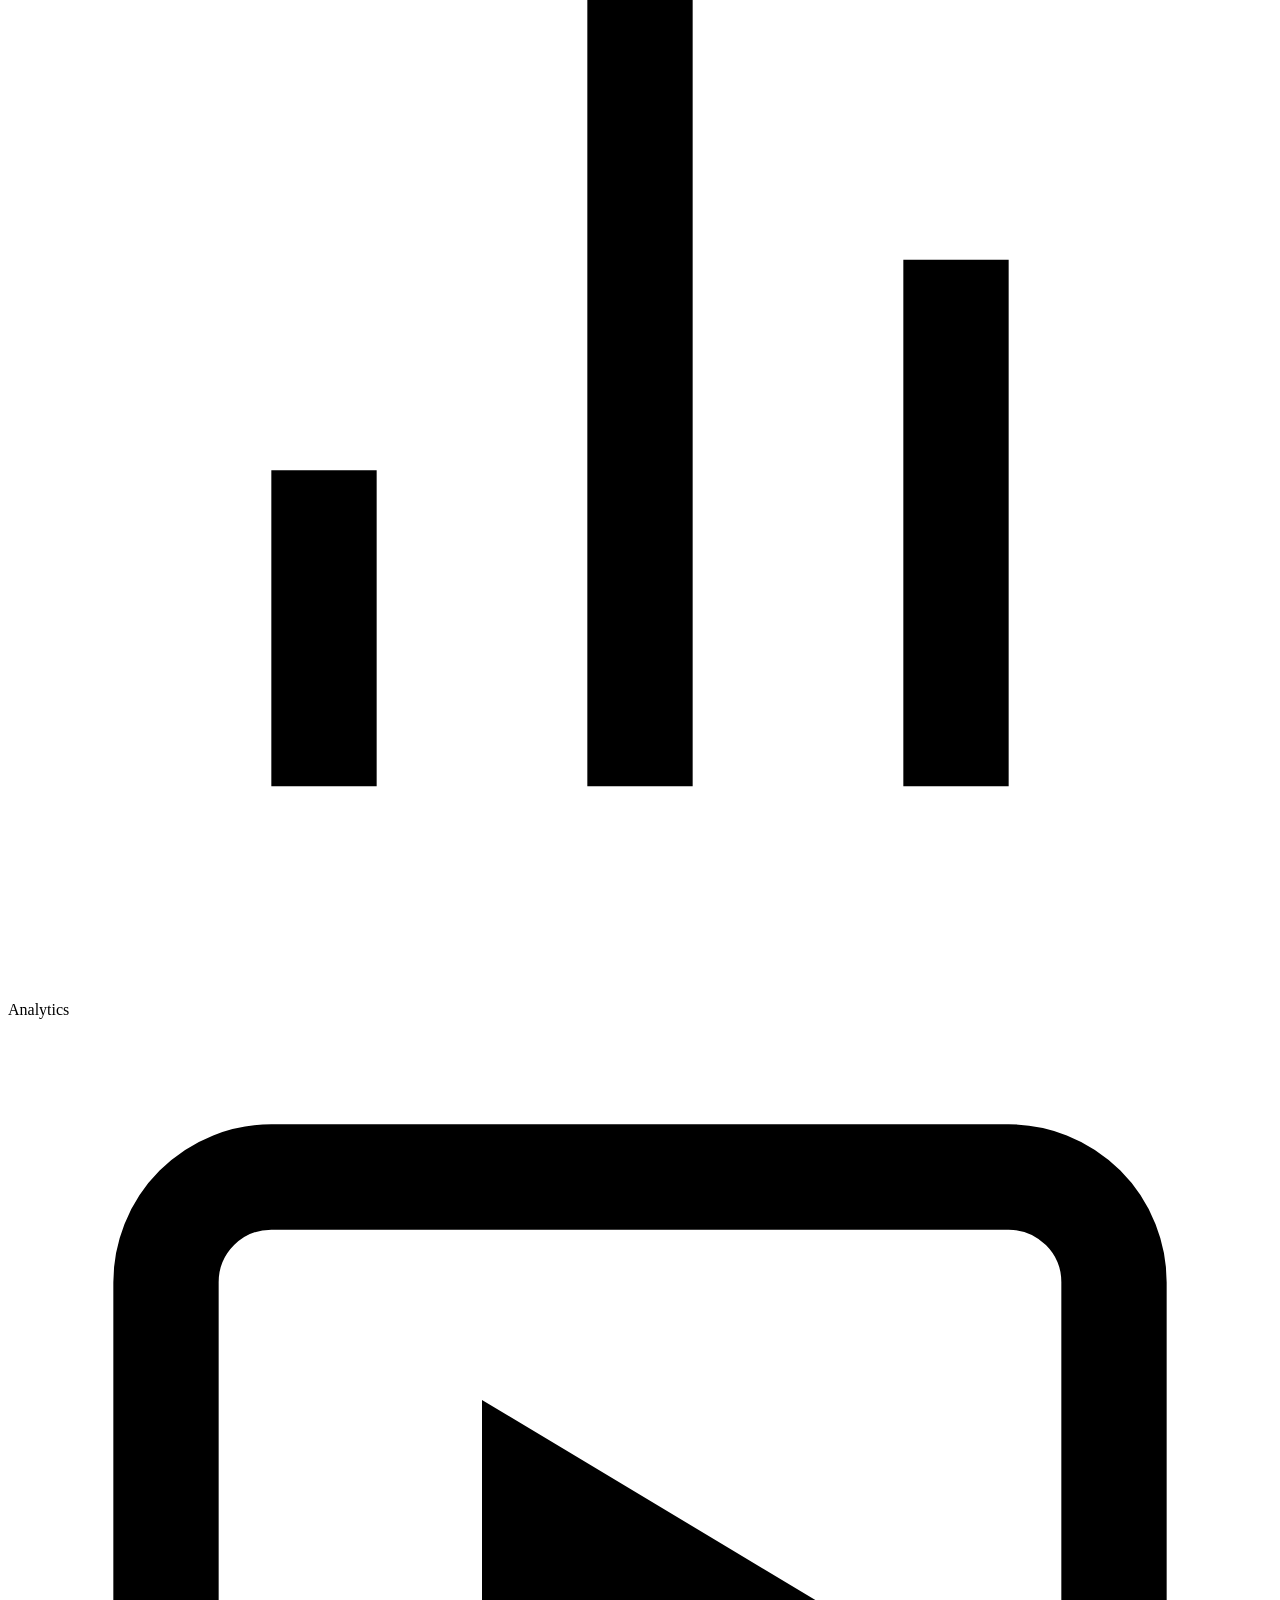
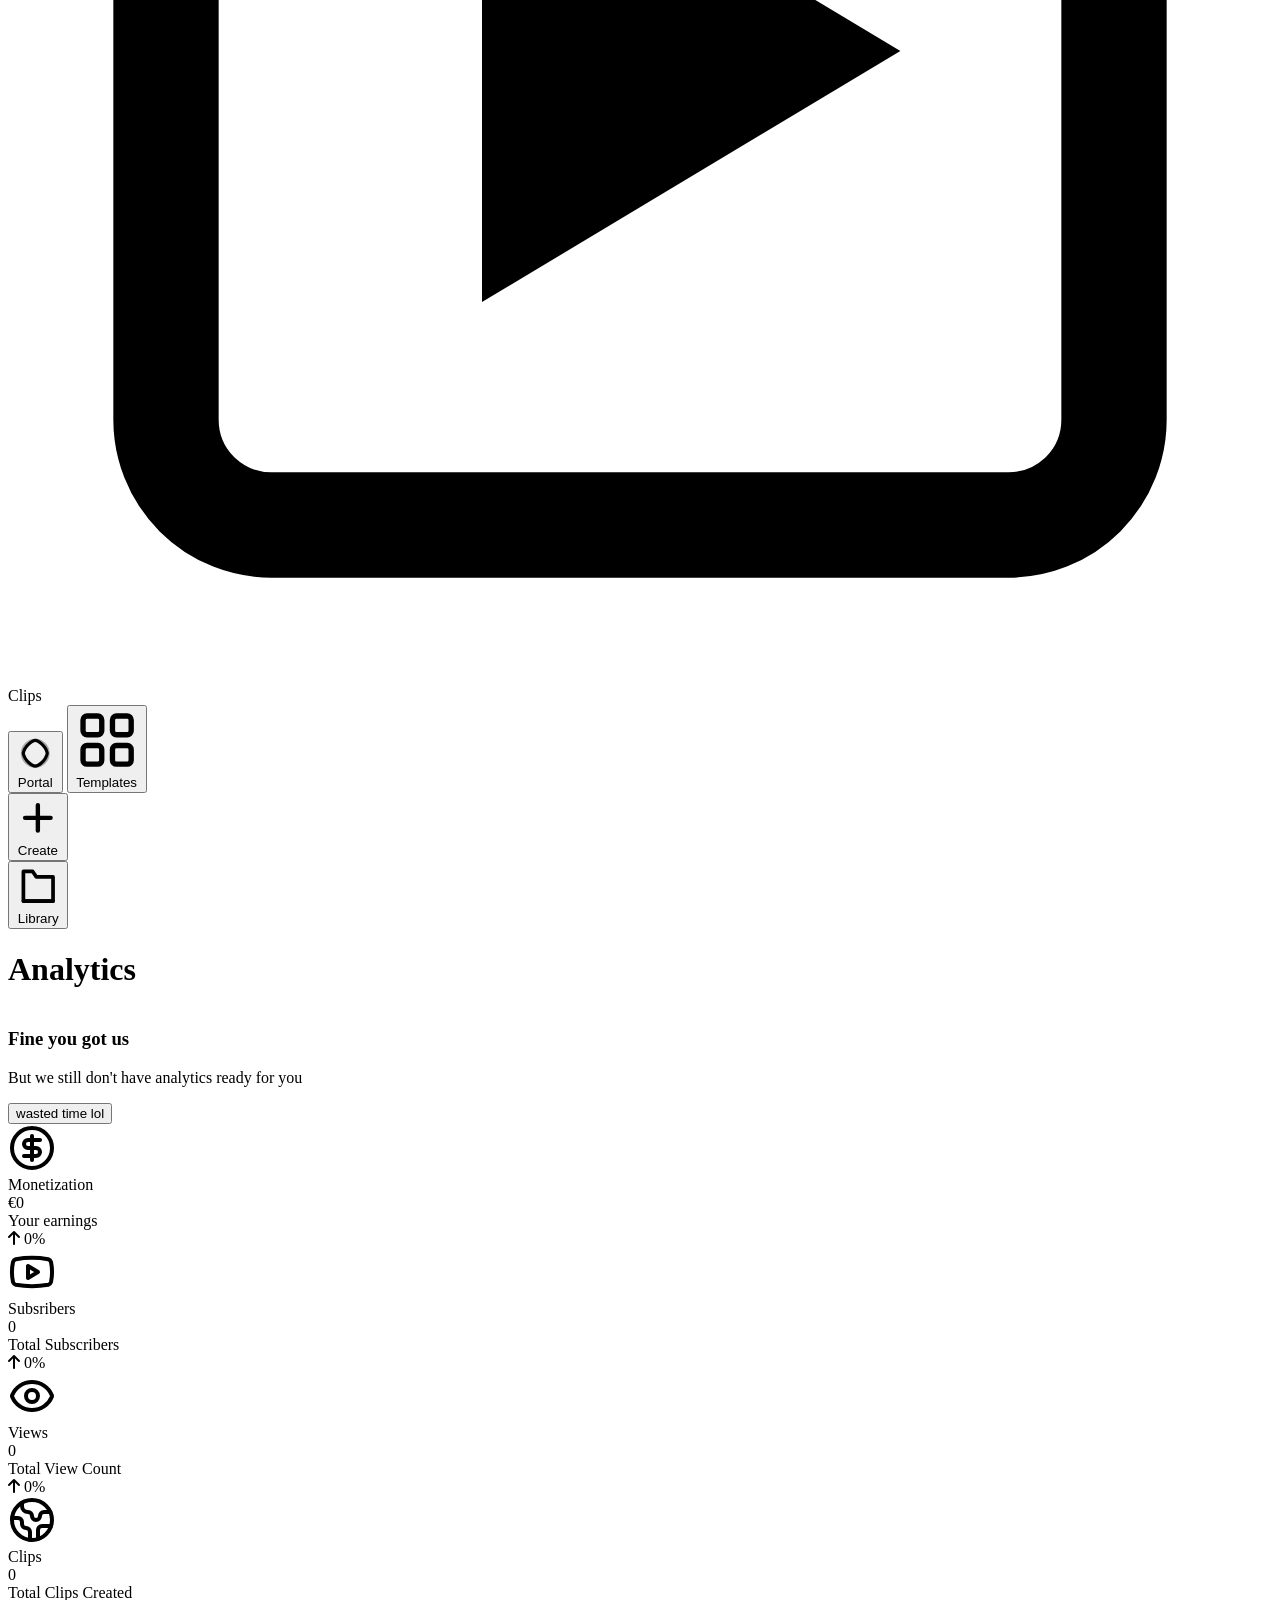
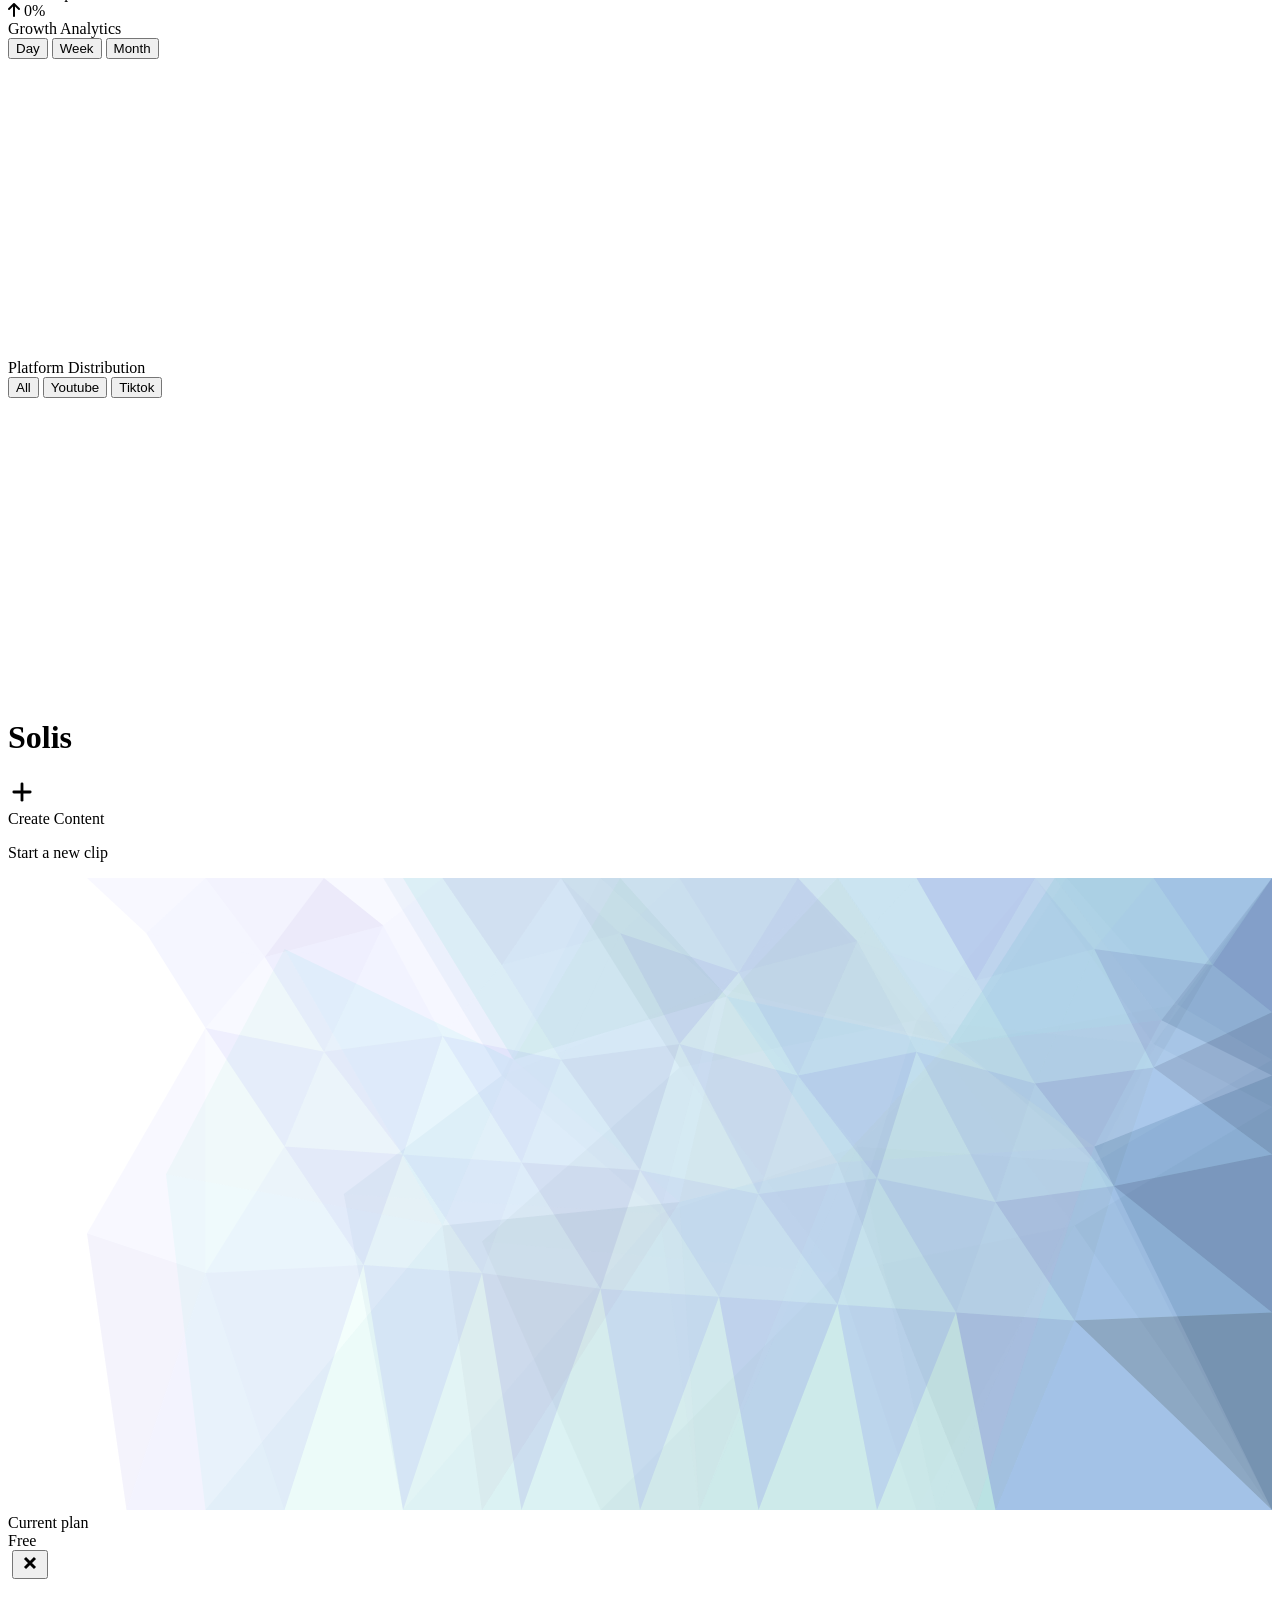
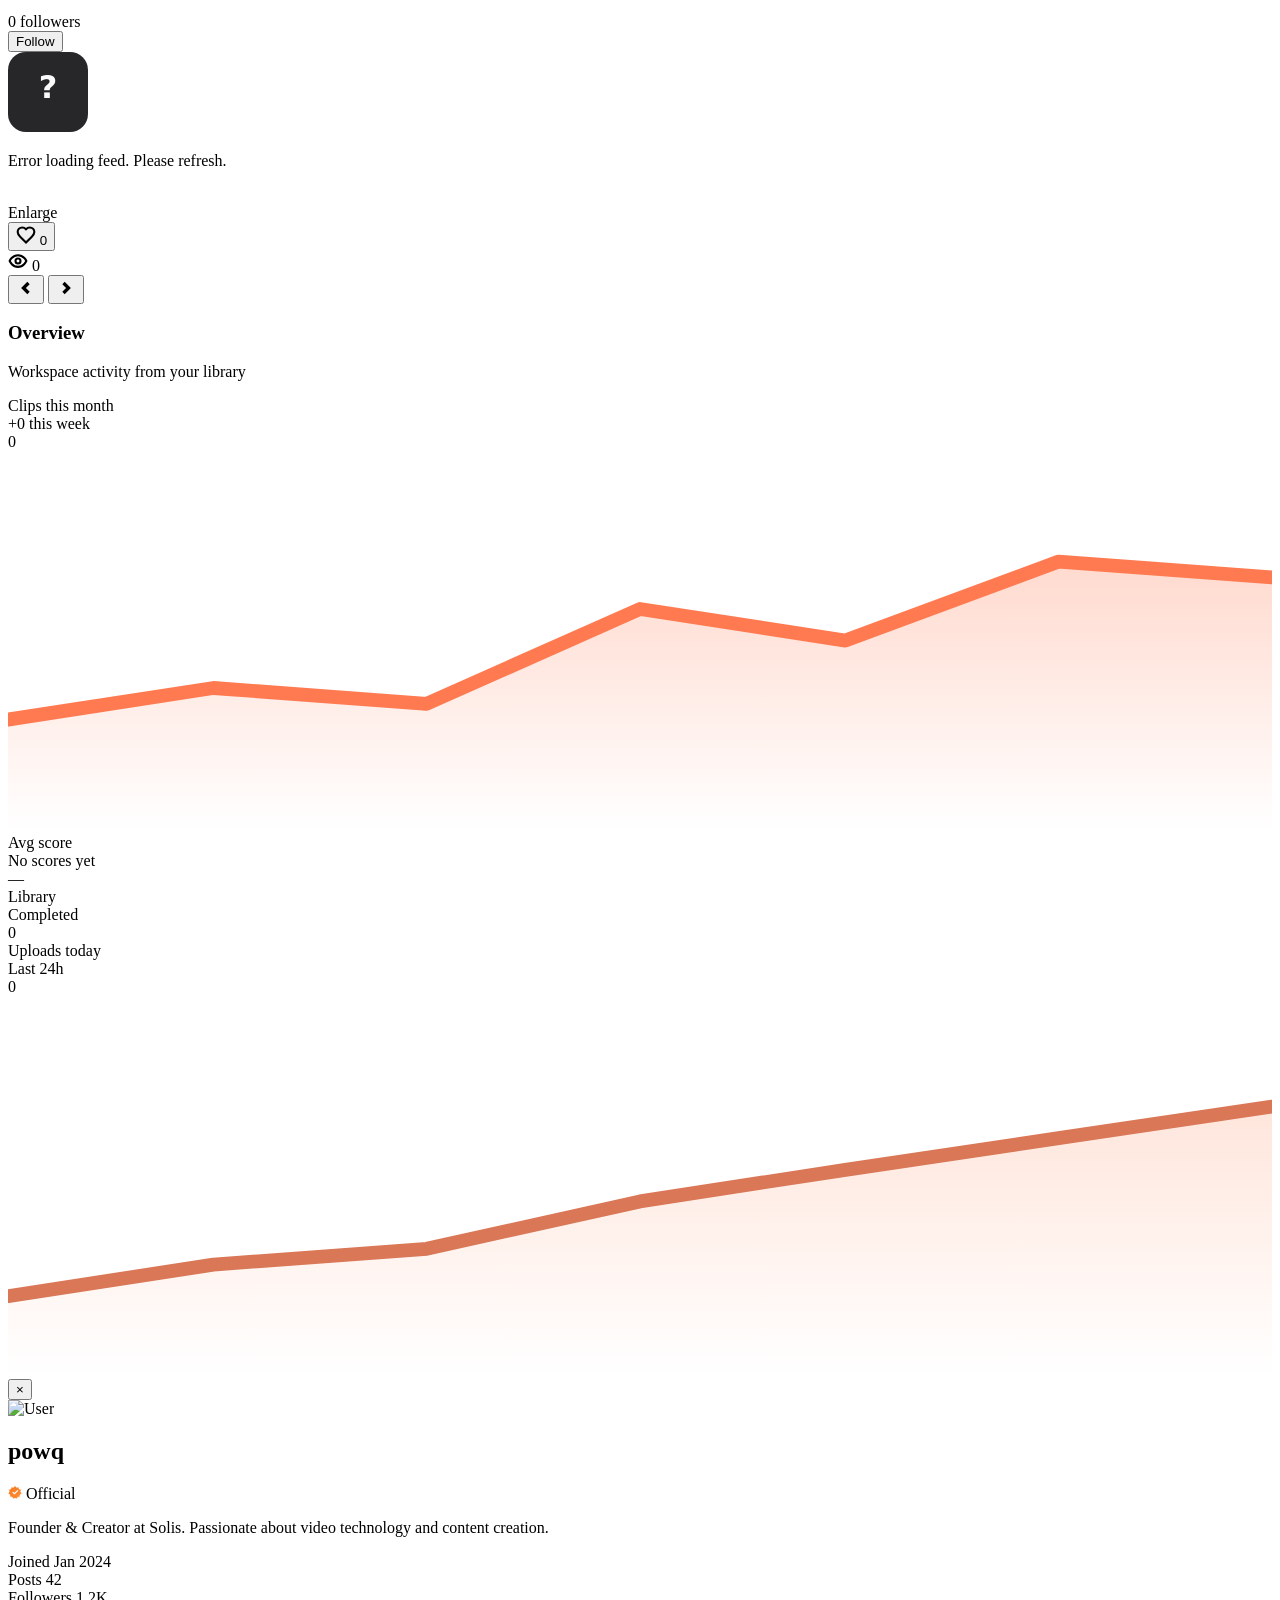
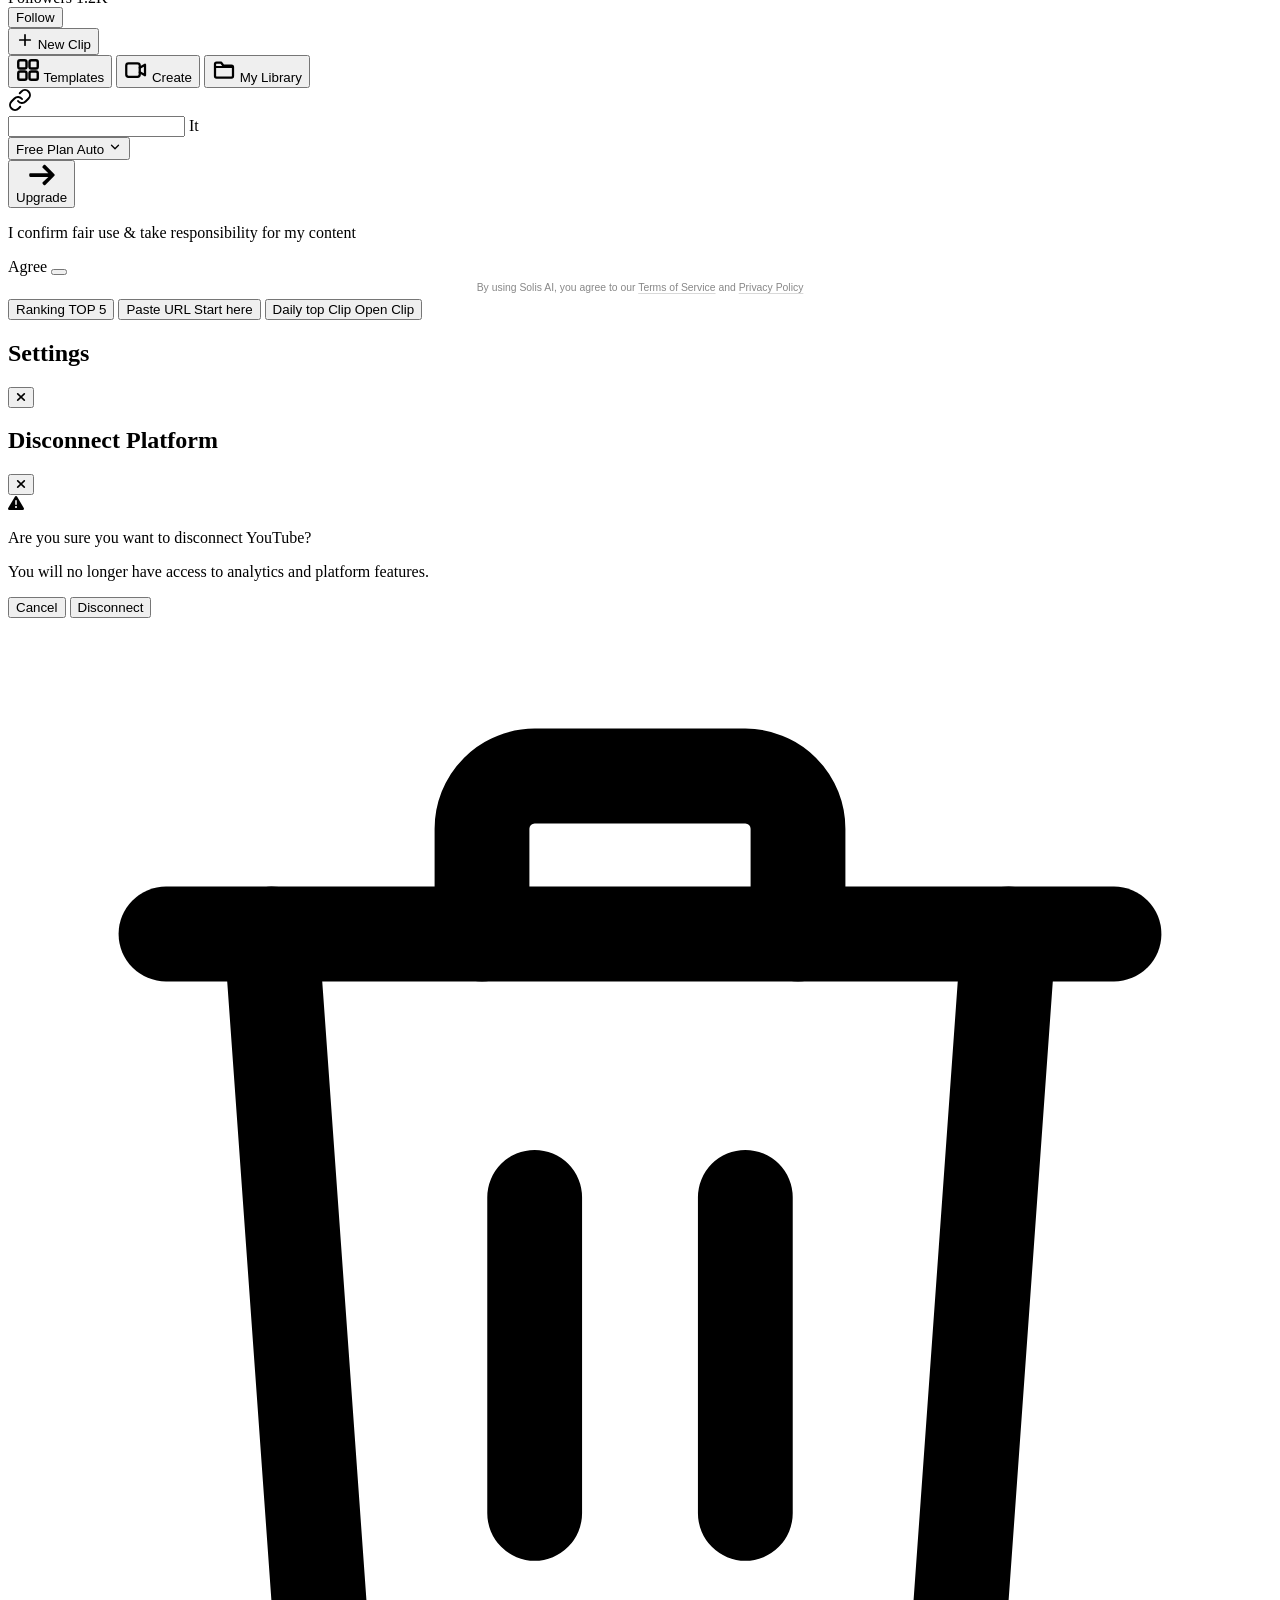
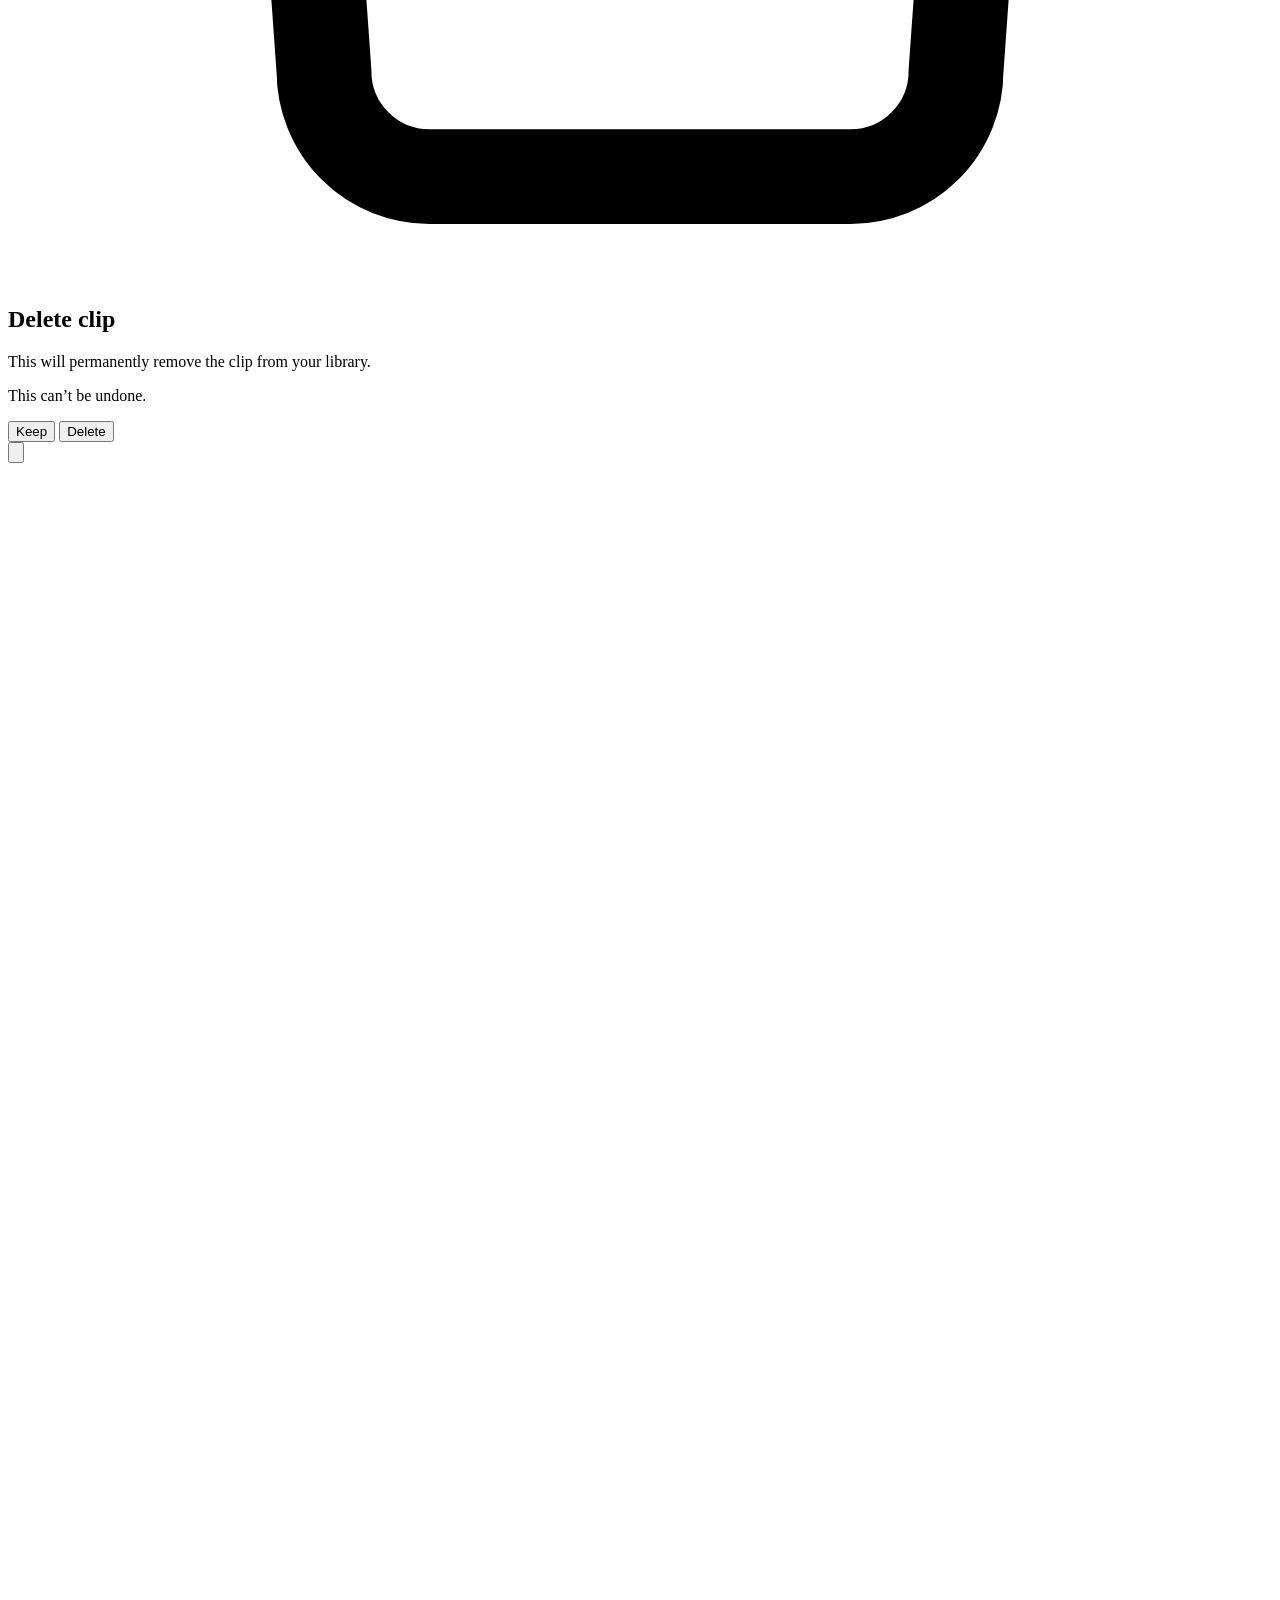
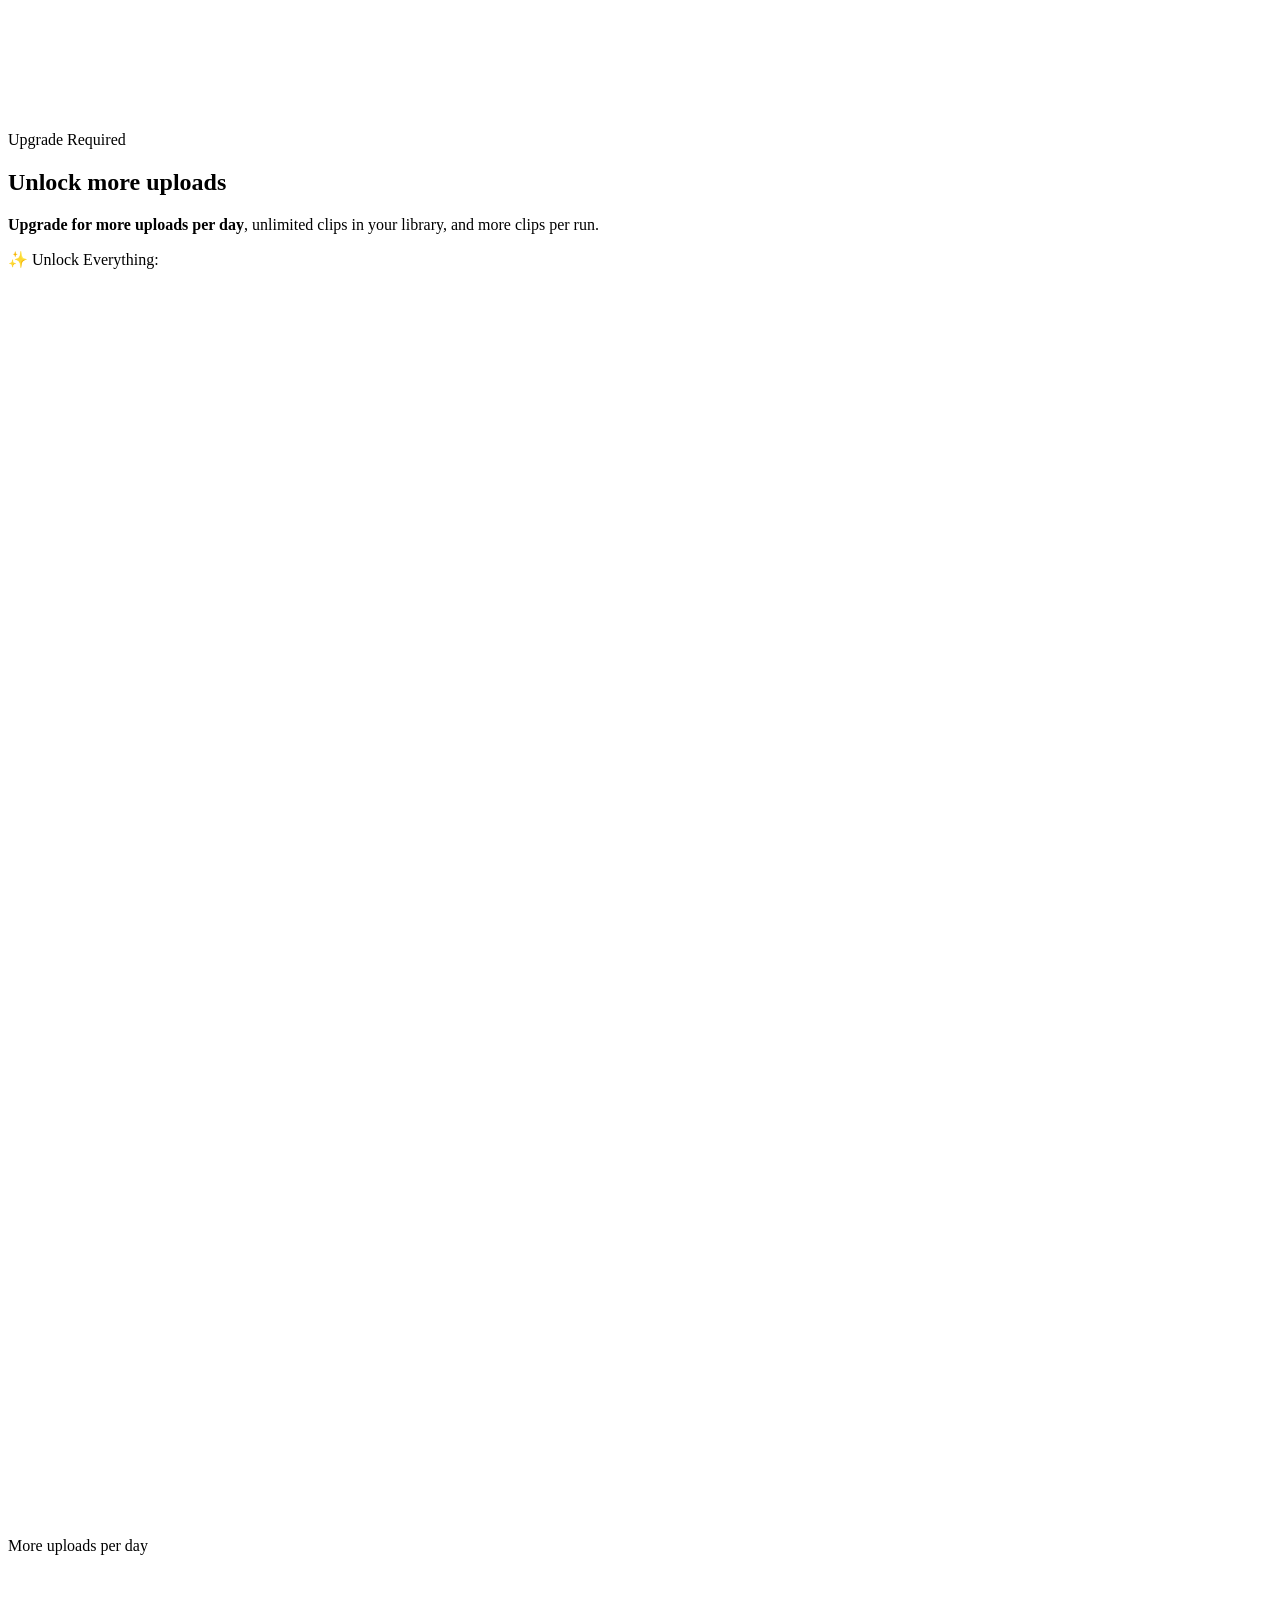
==== commit cb6f6195: "deploy: frontend production sync (60b4cc7a78)" ====
--- a/dashboard.html
+++ b/dashboard.html
@@ -36,7 +36,7 @@
     <link href="https://fonts.googleapis.com/css2?family=Inter:wght@400;500;600;700&display=swap" rel="stylesheet">
     <link href="https://fonts.googleapis.com/css2?family=Archivo+Black&family=Plus+Jakarta+Sans:wght@500;600;700;800&family=DM+Sans:ital,opsz,wght@0,9..40,400;0,9..40,500;0,9..40,600&display=swap" rel="stylesheet">
     <script src="/js/s_new/solis-sg.js?v=1"></script>
-    <script src="/js/i_dq/ranking-text-pill.js?v=109"></script>
+    <script src="/js/i_dq/ranking-text-pill.js?v=110"></script>
     <script src="/js/i_dq/ranking-template-editor.js?v=22"></script>
     <link rel="icon" type="image/png" sizes="512x512" href="/assets/favicon.png?v=15">
     <link rel="icon" type="image/png" sizes="192x192" href="/favicon/genfavicon-192.png?v=15">
@@ -8485,7 +8485,7 @@
 .sub-sw.sub-sw-add{
     appearance:none;-webkit-appearance:none;
     position:relative;
-    margin:0 0 0 2px;padding:0;box-sizing:border-box;
+    margin:0 0 0 auto;padding:0;box-sizing:border-box;
     display:inline-grid;place-items:center;
     width:28px;height:28px;flex:0 0 28px;
     border-radius:999px;cursor:var(--solis-preview-cursor-hand);
@@ -8507,22 +8507,18 @@
     background:linear-gradient(145deg,#FFF3EF,rgba(255,232,220,.92));
     border-color:rgba(255,106,61,.5);
 }
-.sub-cplus-pop{
-    display:none;
-    margin-top:10px;
-    padding:10px;
-    border-radius:14px;
-    background:linear-gradient(145deg,rgba(255,255,255,.88),rgba(255,248,242,.72));
-    border:1px solid rgba(255,255,255,.9);
-    border-bottom-color:rgba(200,185,170,.22);
-    box-shadow:
-        inset 0 1px 0 rgba(255,255,255,.95),
-        0 4px 14px rgba(120,90,60,.1);
-    backdrop-filter:blur(12px) saturate(140%);
-    -webkit-backdrop-filter:blur(12px) saturate(140%);
-}
-.sub-cplus-pop.open{display:block;}
-.sub-cplus-head{
+.sub-edge .sub-sw-add{
+    align-self:center;
+    margin-left:auto;
+}
+.sub-cgrid .sub-sw-add{margin-left:auto;}
+.sub-cplus-panel{
+    display:block;
+    margin-top:12px;
+    padding-top:12px;
+    border-top:1px solid rgba(200,185,170,.18);
+}
+.sub-cplus-panel .sub-cplus-head{
     display:flex;align-items:center;justify-content:space-between;
     gap:8px;margin-bottom:8px;
 }
@@ -8530,14 +8526,6 @@
     font-size:10px;font-weight:700;letter-spacing:.05em;text-transform:uppercase;
     color:rgba(50,38,28,.45);
 }
-.sub-cplus-close{
-    appearance:none;border:0;background:transparent;cursor:var(--solis-preview-cursor-hand);
-    width:22px;height:22px;border-radius:8px;color:rgba(50,38,28,.45);
-    display:grid;place-items:center;padding:0;
-    transition:background .12s,color .12s;
-}
-.sub-cplus-close:hover{background:rgba(0,0,0,.05);color:#32261c;}
-.sub-cplus-close svg{width:12px;height:12px;stroke:currentColor;stroke-width:2.2;stroke-linecap:round;}
 .sub-spectrum{
     position:relative;height:20px;border-radius:999px;cursor:var(--solis-preview-cursor-hand);
     background:linear-gradient(90deg,
@@ -8567,6 +8555,21 @@
     transition:transform .1s ease;
 }
 .sub-cplus-sw:hover{transform:scale(1.08);}
+.rk-cplus-lab{
+    font-size:9px;font-weight:700;letter-spacing:.04em;text-transform:uppercase;
+    color:rgba(50,38,28,.4);margin:8px 0 4px;
+}
+.rk-sv-panel{
+    position:relative;height:96px;border-radius:12px;cursor:var(--solis-preview-cursor-hand);
+    border:1px solid rgba(255,255,255,.85);
+    box-shadow:inset 0 1px 0 rgba(255,255,255,.4),0 1px 3px rgba(120,90,60,.1);
+    touch-action:none;overflow:hidden;
+}
+.rk-sv-thumb{
+    position:absolute;width:14px;height:14px;margin:-7px 0 0 -7px;border-radius:999px;
+    border:2px solid #fff;box-shadow:0 1px 4px rgba(40,28,18,.28);pointer-events:none;
+    left:80%;top:30%;background:#FF6A3D;
+}
 
 .sub-edge{
     display:flex;align-items:stretch;gap:6px;
@@ -8699,13 +8702,39 @@
     -webkit-backdrop-filter:blur(18px) saturate(140%);
 }
 .sub-preset-head{
-    display:flex;flex-direction:column;gap:2px;padding:0 2px 2px;
+    display:flex;flex-direction:row;align-items:center;justify-content:space-between;
+    gap:10px;padding:0 2px 2px;
 }
 .sub-preset-title{
     font-family:'Plus Jakarta Sans',sans-serif;
     font-size:11px;font-weight:800;letter-spacing:.06em;text-transform:uppercase;
     color:rgba(50,38,28,.55);
 }
+.sub-emoji-toggle{
+    display:inline-flex;align-items:center;gap:8px;
+    margin-left:auto;flex:0 0 auto;
+    user-select:none;-webkit-user-select:none;
+}
+.sub-emoji-toggle-label{
+    font-family:'Plus Jakarta Sans',sans-serif;
+    font-size:10px;font-weight:700;letter-spacing:.04em;text-transform:uppercase;
+    color:rgba(50,38,28,.48);white-space:nowrap;
+}
+.sub-emoji-switch{
+    appearance:none;-webkit-appearance:none;position:relative;
+    width:36px;height:20px;margin:0;padding:0;border:0;border-radius:999px;
+    background:rgba(180,155,130,.28);cursor:var(--solis-preview-cursor-hand);
+    transition:background .18s ease;flex:0 0 36px;
+}
+.sub-emoji-switch::after{
+    content:'';position:absolute;top:2px;left:2px;width:16px;height:16px;border-radius:999px;
+    background:#fff;box-shadow:0 1px 3px rgba(40,28,18,.22);
+    transition:transform .18s ease;
+}
+.sub-emoji-switch.is-on{
+    background:linear-gradient(135deg,#FF8A4C,#FF6A3D);
+}
+.sub-emoji-switch.is-on::after{transform:translateX(16px);}
 .sub-preset-sub{display:none;}
 .sub-anim-dd::-webkit-scrollbar{width:3px;}
 .sub-anim-dd::-webkit-scrollbar-thumb{background:rgba(180,155,130,.35);border-radius:4px;}
@@ -9206,14 +9235,13 @@
     z-index:2;
 }
 @keyframes sub-beast-emoji-pop{
-    0%{opacity:0;transform:translateX(-50%) translateY(var(--emoji-enter, -0.85em)) scale(.92);}
-    55%{opacity:1;transform:translateX(-50%) translateY(0) scale(1.06);}
-    70%{transform:translateX(calc(-50% + 2px)) translateY(1px) scale(1);}
-    85%{transform:translateX(calc(-50% - 2px)) translateY(-1px) scale(1);}
-    100%{opacity:1;transform:translateX(-50%) translateY(0) scale(1);}
-}
-.sub-beast-emoji.is-above{top:-1.15em;--emoji-enter:-0.9em;}
-.sub-beast-emoji.is-below{bottom:-1.15em;top:auto;--emoji-enter:0.9em;}
+    0%{opacity:0;transform:translateX(-50%) translateY(0.75em) rotate(-8deg);}
+    45%{opacity:1;transform:translateX(-50%) translateY(0) rotate(8deg);}
+    70%{transform:translateX(-50%) translateY(0) rotate(-5deg);}
+    100%{opacity:1;transform:translateX(-50%) translateY(0) rotate(3deg);}
+}
+.sub-beast-emoji.is-above{top:-1.15em;}
+.sub-beast-emoji.is-below{bottom:-1.15em;top:auto;}
 .sub-chunk-line.sub-beast-line,
 .sub-aprev.sub-beast-line{
     gap:0.55em !important;
@@ -10673,7 +10701,7 @@
         const stroke=beastStrokePx(live, block);
         container.style.setProperty('--beast-stroke', `${stroke}px`);
         const previewEmojis=['🔥','😱','💀','💰','😂','🏆','✨','👀'];
-        if((chunkIdx % 3) === 1){
+        if(isEmojiAnimsOn() && (chunkIdx % 3) === 1){
             const emo=document.createElement('span');
             emo.className='sub-beast-emoji ' + ((chunkIdx % 6)===1 ? 'is-above' : 'is-below');
             emo.textContent=previewEmojis[chunkIdx % previewEmojis.length];
@@ -10793,6 +10821,40 @@
     const TCOLS=['#ffffff','#FF6A3D','#facc15','#80DE4A','#3B82F6'];
     const BGCOLS=['#ffffff','#FF6A3D','#3b82f6'];
     const CUSTOM_COLS_KEY='solis_sub_custom_cols';
+    const EMOJI_ANIMS_KEY='solis_sub_emoji_anims';
+    function isEmojiAnimsOn(){
+        try{
+            const v=localStorage.getItem(EMOJI_ANIMS_KEY);
+            if(v==null) return true;
+            return v==='1'||v==='true';
+        }catch(_){ return true; }
+    }
+    function setEmojiAnimsOn(on){
+        try{ localStorage.setItem(EMOJI_ANIMS_KEY, on?'1':'0'); }catch(_){}
+        try{
+            document.querySelectorAll('.sub-emoji-switch').forEach(sw=>{
+                sw.classList.toggle('is-on', !!on);
+                sw.setAttribute('aria-checked', on?'true':'false');
+            });
+        }catch(_){}
+        try{
+            if((curAnim||active?.dataset?.subAnim)==='beast' && (animLivePinned||animFullRunner)){
+                refreshPinnedAnimStyle?.();
+            }
+        }catch(_){}
+    }
+    function makeEmojiAnimToggle(){
+        const wrap=document.createElement('div');
+        wrap.className='sub-emoji-toggle';
+        const on=isEmojiAnimsOn();
+        wrap.innerHTML=`<span class="sub-emoji-toggle-label">Emoji animations</span><button type="button" class="sub-emoji-switch${on?' is-on':''}" role="switch" aria-checked="${on?'true':'false'}" aria-label="Emoji animations"></button>`;
+        const sw=wrap.querySelector('.sub-emoji-switch');
+        sw.addEventListener('click',e=>{
+            e.stopPropagation();
+            setEmojiAnimsOn(!isEmojiAnimsOn());
+        });
+        return wrap;
+    }
     const FW={'Montserrat':'700','Fredoka':'700','Bebas Neue':'400','Anton':'400','Luckiest Guy':'400','Poppins':'600','Roboto':'700','Komika Axis':'400'};
     const SH={none:'none'};
     Object.defineProperty(SH,'outline',{get(){ return shadowCss('outline'); },enumerable:true});
@@ -10840,12 +10902,9 @@
         ddColor.innerHTML=`
             <div class="sub-color-line"><span class="sub-clabel" id="subColorLabel">Color</span><div class="sub-cgrid" id="subTCG"></div></div>
             <div class="sub-color-line"><span class="sub-clabel">Outline</span><div class="sub-edge" id="subSHG"></div></div>
-            <div class="sub-cplus-pop" id="subCPlusPop" aria-hidden="true">
+            <div class="sub-cplus-panel" id="subCPlusPop">
                 <div class="sub-cplus-head">
                     <span class="sub-cplus-title" id="subCPlusTitle">Custom color</span>
-                    <button type="button" class="sub-cplus-close" id="subCPlusClose" aria-label="Close">
-                        <svg viewBox="0 0 12 12" fill="none"><path d="M3 3l6 6M9 3L3 9"/></svg>
-                    </button>
                 </div>
                 <div class="sub-spectrum" id="subSpectrum" title="Drag to pick a color">
                     <div class="sub-spectrum-thumb" id="subSpectrumThumb"></div>
@@ -11622,23 +11681,16 @@
         return `#${f(0)}${f(8)}${f(4)}`;
     }
     function isPlusPopOpen(){
-        return !!document.getElementById('subCPlusPop')?.classList.contains('open');
+        return true;
     }
     function closePlusPop(){
-        const pop=document.getElementById('subCPlusPop');
-        if(!pop) return;
-        pop.classList.remove('open');
-        pop.setAttribute('aria-hidden','true');
         ddColor?.querySelectorAll('.sub-sw-add').forEach(b=>b.classList.remove('on'));
     }
     function openPlusPop(target){
         colorTarget='text';
-        const pop=document.getElementById('subCPlusPop');
+        const panel=document.getElementById('subCPlusPop');
         const title=document.getElementById('subCPlusTitle');
-        if(!pop) return;
         if(title) title.textContent='Custom color';
-        pop.classList.add('open');
-        pop.setAttribute('aria-hidden','false');
         ddColor?.querySelectorAll('.sub-sw-add').forEach(b=>{
             b.classList.toggle('on', b.dataset.target==='text');
         });
@@ -11649,6 +11701,7 @@
         }
         renderPlusRecents();
         wireSpectrum();
+        try{ panel?.scrollIntoView?.({block:'nearest',behavior:'smooth'}); }catch(_){}
     }
     function applyPickedColor(hex, opts){
         opts=opts||{};
@@ -11673,7 +11726,7 @@
             s.style.background=c;
             s.title=c;
             if(c==='#ffffff') s.style.boxShadow='0 1px 2px rgba(120,90,60,.12), inset 0 0 0 1px rgba(0,0,0,.12)';
-            s.onclick=()=>{ applyPickedColor(c); closePlusPop(); };
+            s.onclick=()=>{ applyPickedColor(c); };
             box.appendChild(s);
         });
     }
@@ -11713,10 +11766,6 @@
             bar.addEventListener('pointerup',onUp);
             bar.addEventListener('pointercancel',onUp);
         });
-        document.getElementById('subCPlusClose')?.addEventListener('click',e=>{
-            e.stopPropagation();
-            closePlusPop();
-        });
     }
     function makeAddSwatch(target){
         const btn=document.createElement('button');
@@ -11724,14 +11773,10 @@
         btn.className='sub-sw sub-sw-add';
         btn.dataset.target=target;
         btn.title='Custom color';
-        btn.setAttribute('aria-label', target==='fill'?'Custom fill color':'Custom text color');
+        btn.setAttribute('aria-label','Custom text color');
         btn.innerHTML='<svg viewBox="0 0 16 16" fill="none" aria-hidden="true"><path d="M8 3.25v9.5M3.25 8h9.5"/></svg>';
         btn.onclick=e=>{
             e.stopPropagation();
-            if(isPlusPopOpen() && colorTarget===target){
-                closePlusPop();
-                return;
-            }
             openPlusPop(target);
         };
         return btn;
@@ -11812,7 +11857,6 @@
             };
             tg.appendChild(s);
         });
-        tg.appendChild(makeAddSwatch('text'));
         if(!tg._colorHoverBound){
             tg._colorHoverBound=true;
             tg.addEventListener('pointerleave',(e)=>{
@@ -11823,6 +11867,7 @@
         }
         syncTextColorSwatches();
         wireSpectrum();
+        renderPlusRecents();
     }
 
     function ensureSubtitleActiveForStyle(){
@@ -11903,6 +11948,7 @@
             });
             g.appendChild(c);
         });
+        g.appendChild(makeAddSwatch('text'));
 
         requestAnimationFrame(()=>syncShadowSeg());
     }
@@ -14067,7 +14113,12 @@
                     });
             }
             if(!captionAnims().length){
-                ddAnim.innerHTML='<div class="sub-preset-head"><div class="sub-preset-title">Presets</div></div>';
+                const emptyHead=document.createElement('div');
+                emptyHead.className='sub-preset-head';
+                emptyHead.innerHTML='<div class="sub-preset-title">Presets</div>';
+                emptyHead.appendChild(makeEmojiAnimToggle());
+                ddAnim.innerHTML='';
+                ddAnim.appendChild(emptyHead);
                 return;
             }
         }
@@ -14079,6 +14130,7 @@
         const head=document.createElement('div');
         head.className='sub-preset-head';
         head.innerHTML=`<div class="sub-preset-title">Presets</div>`;
+        head.appendChild(makeEmojiAnimToggle());
         ddAnim.appendChild(head);
 
         function makeCard(an){
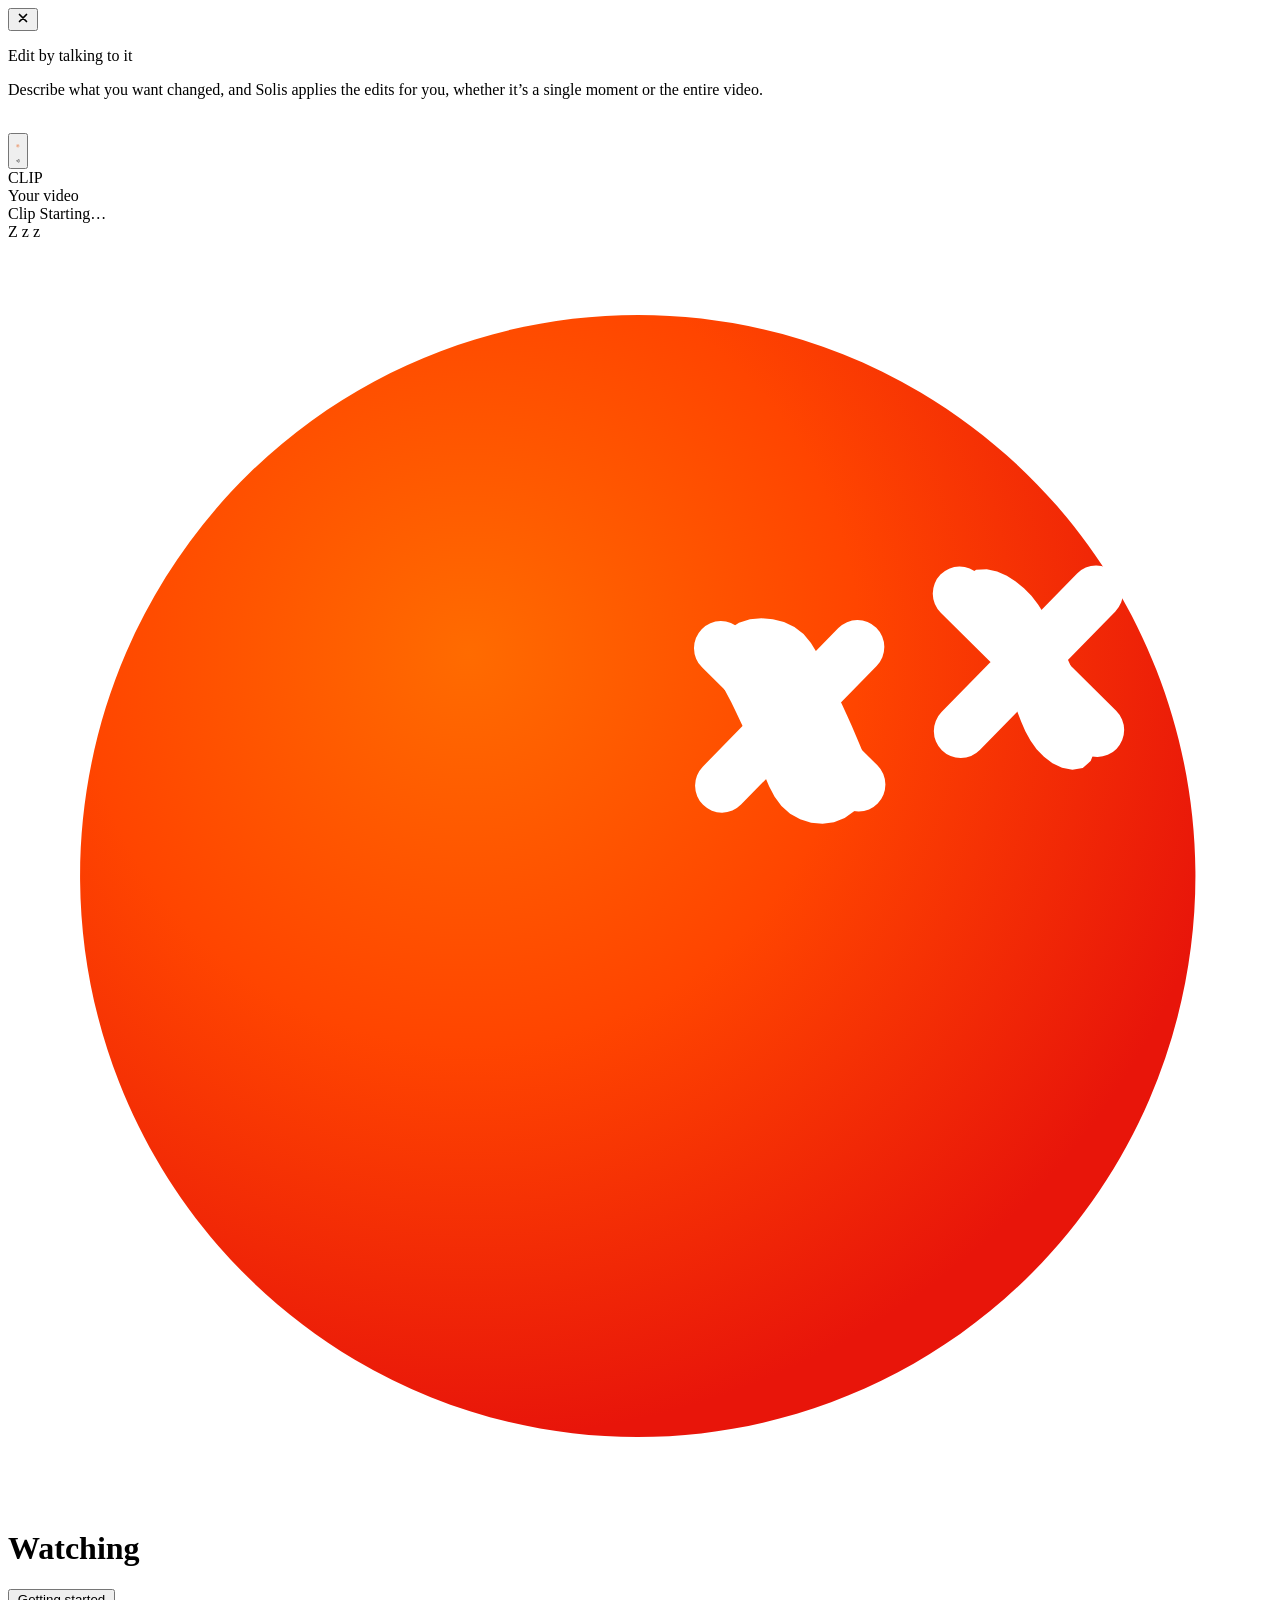
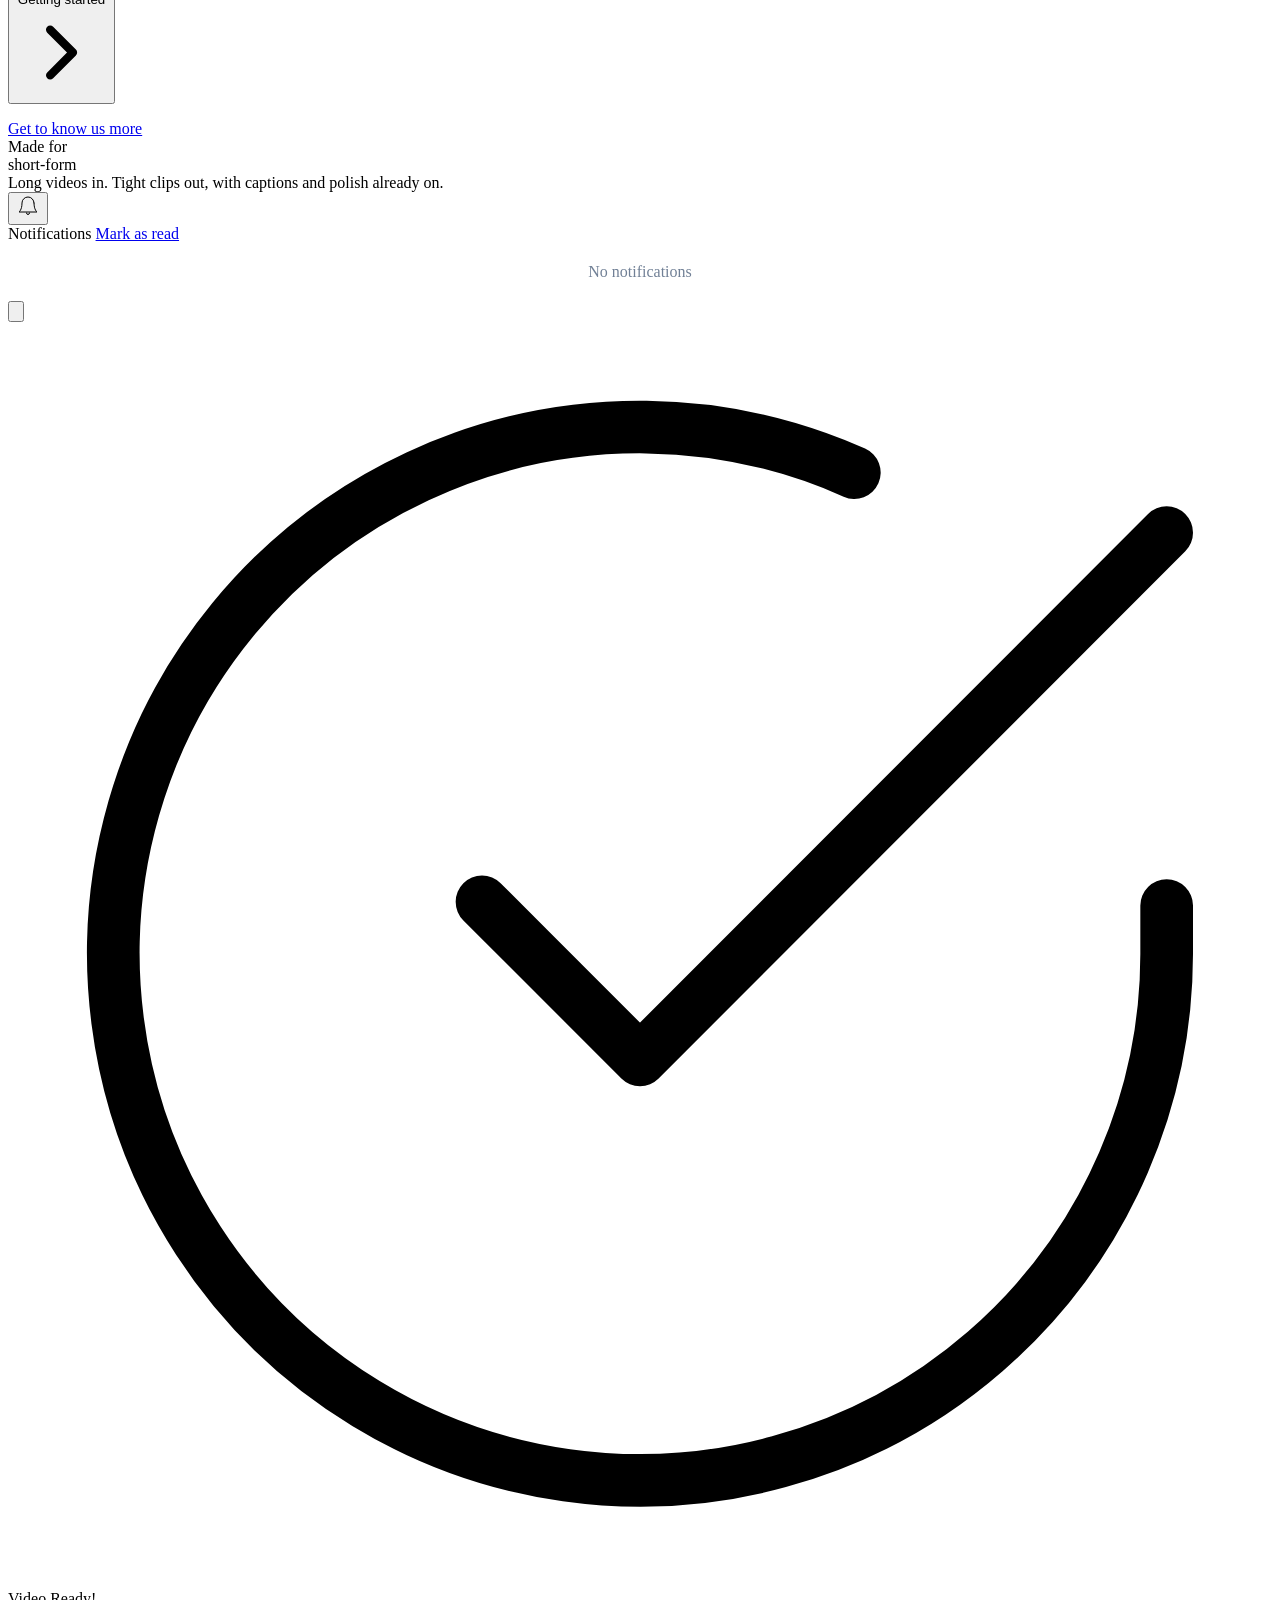
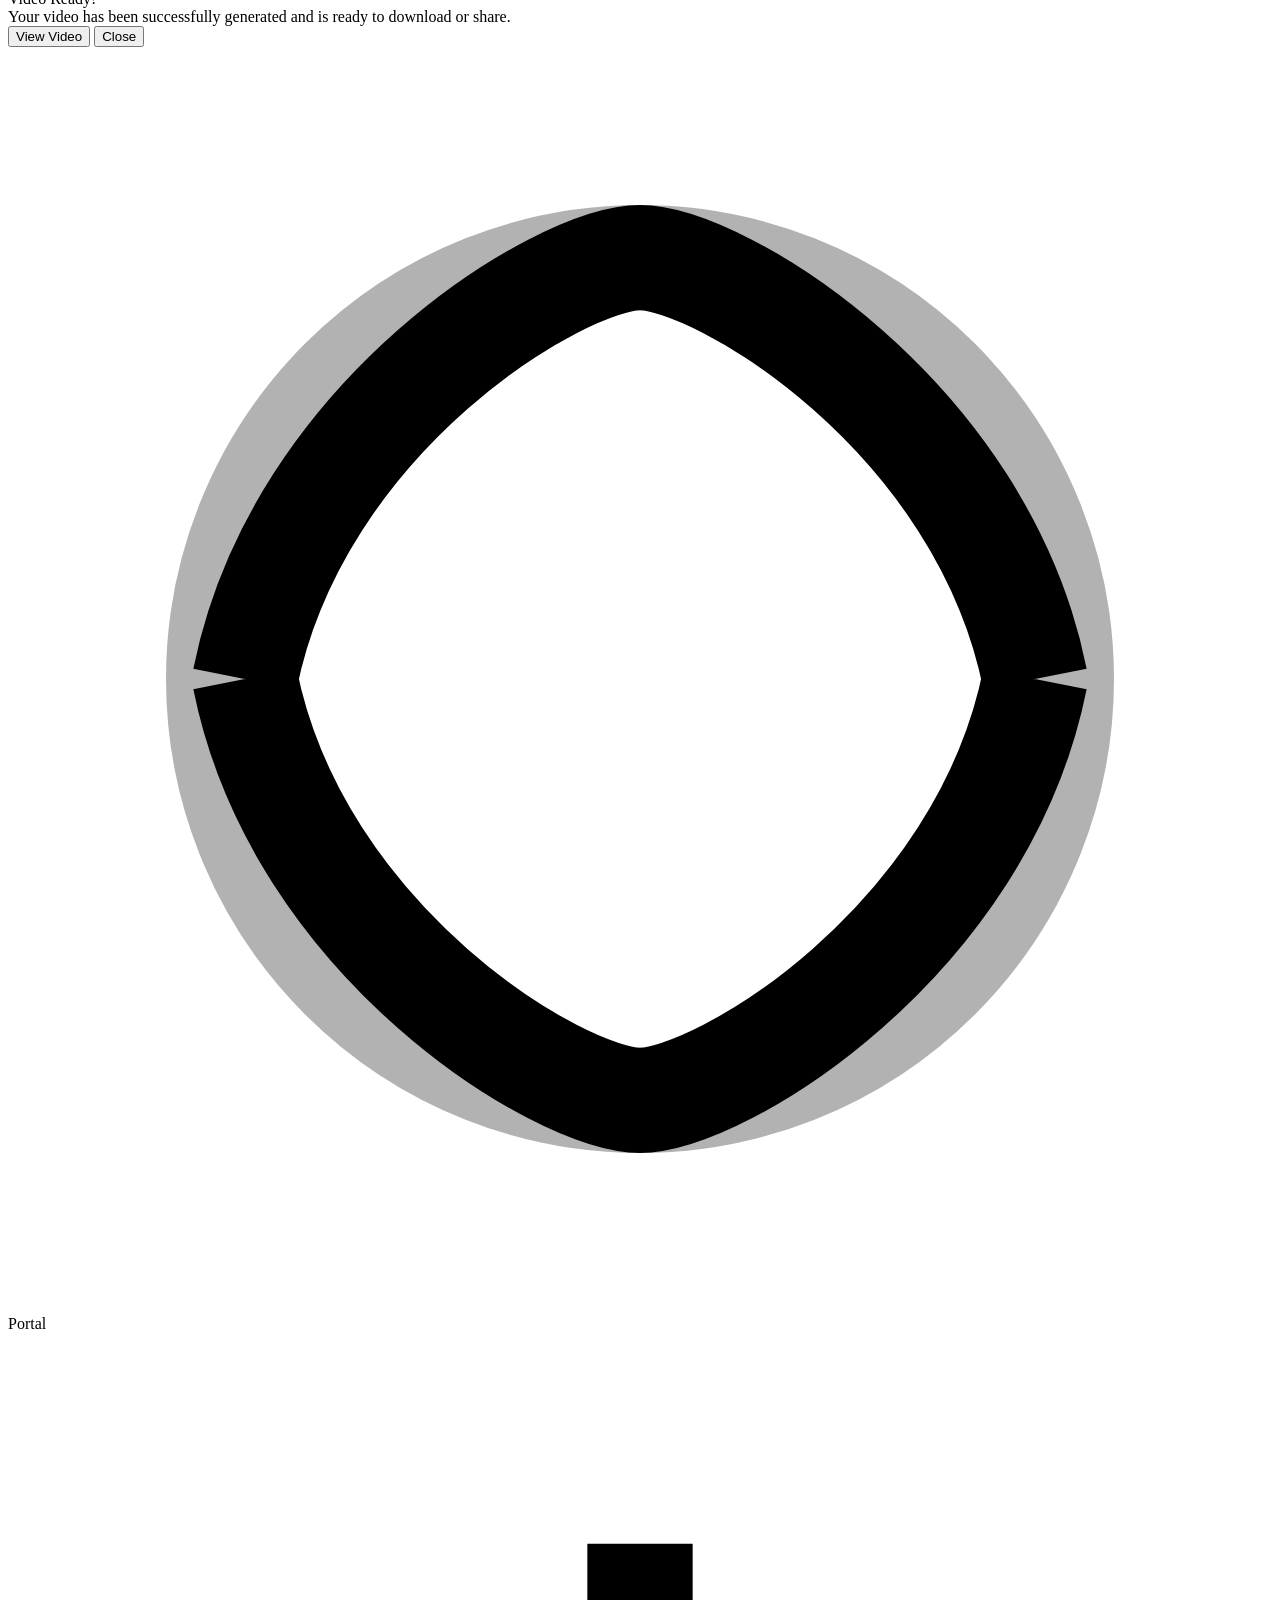
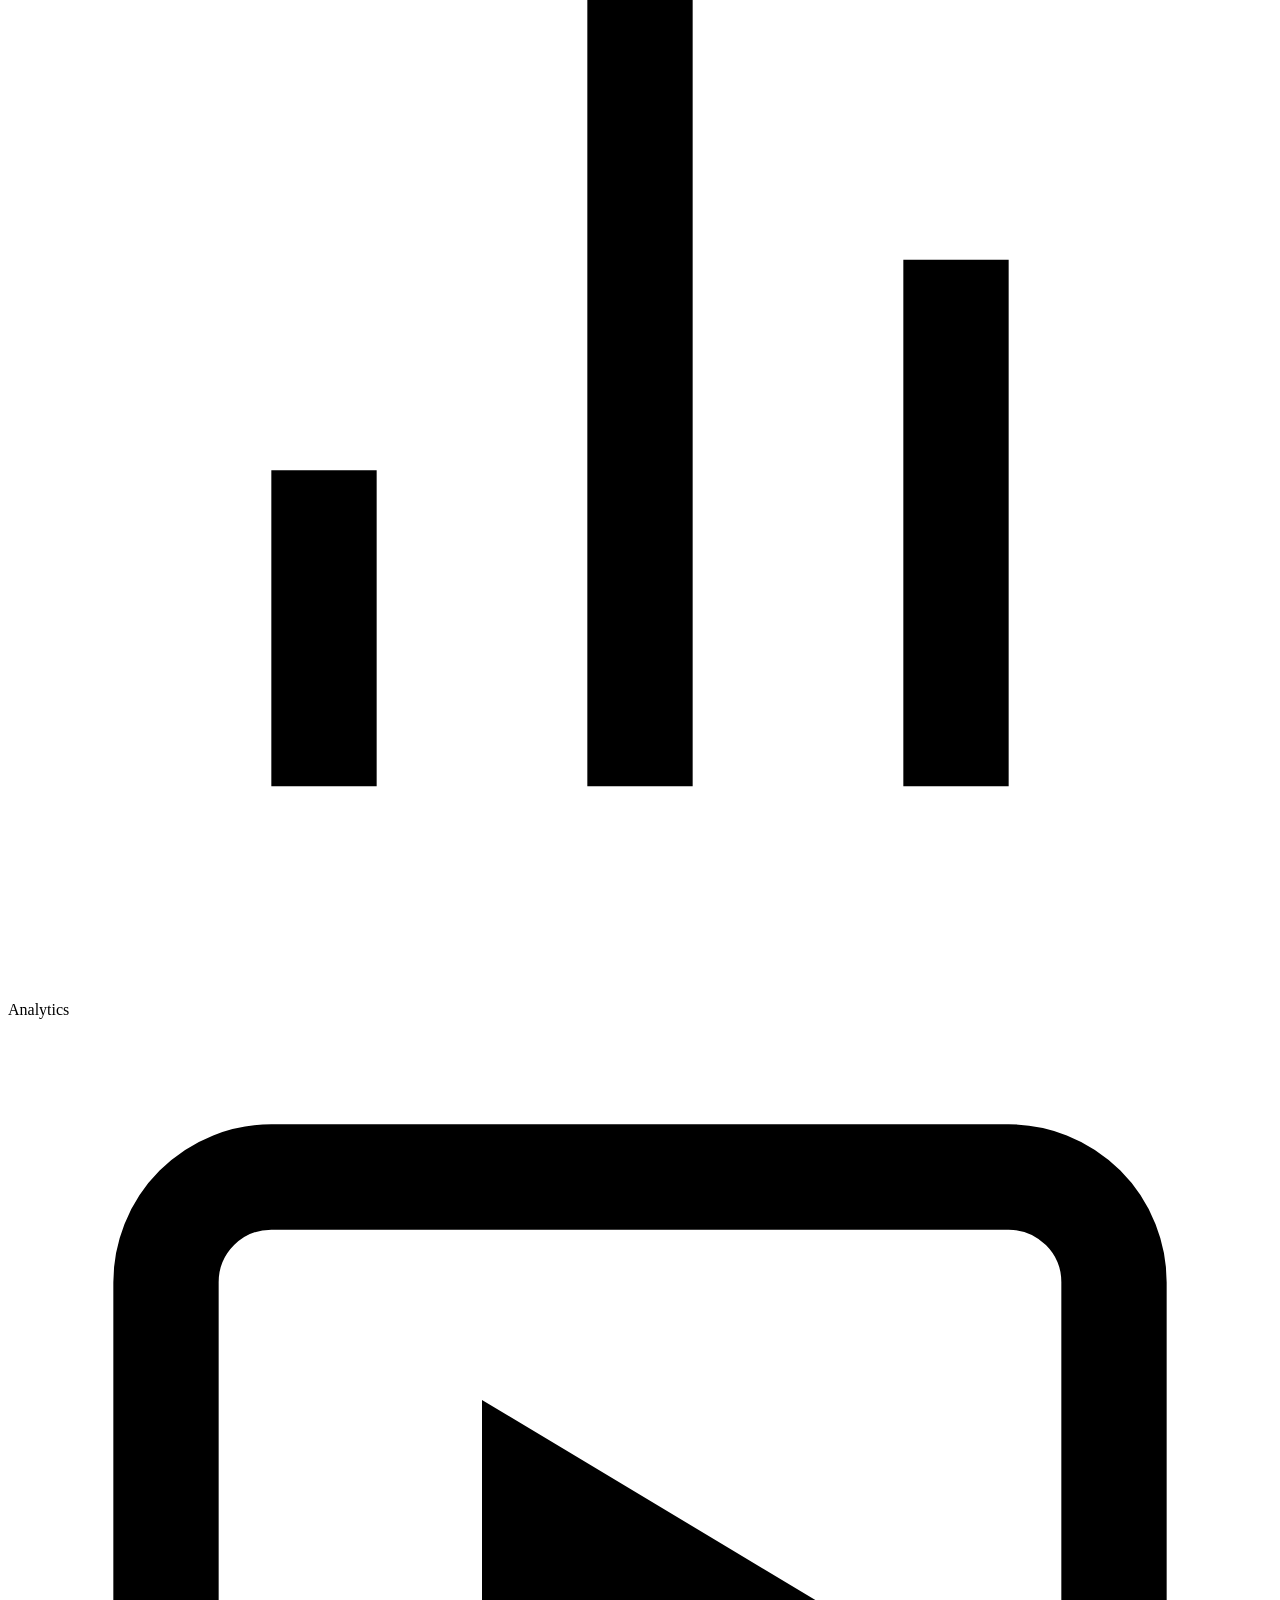
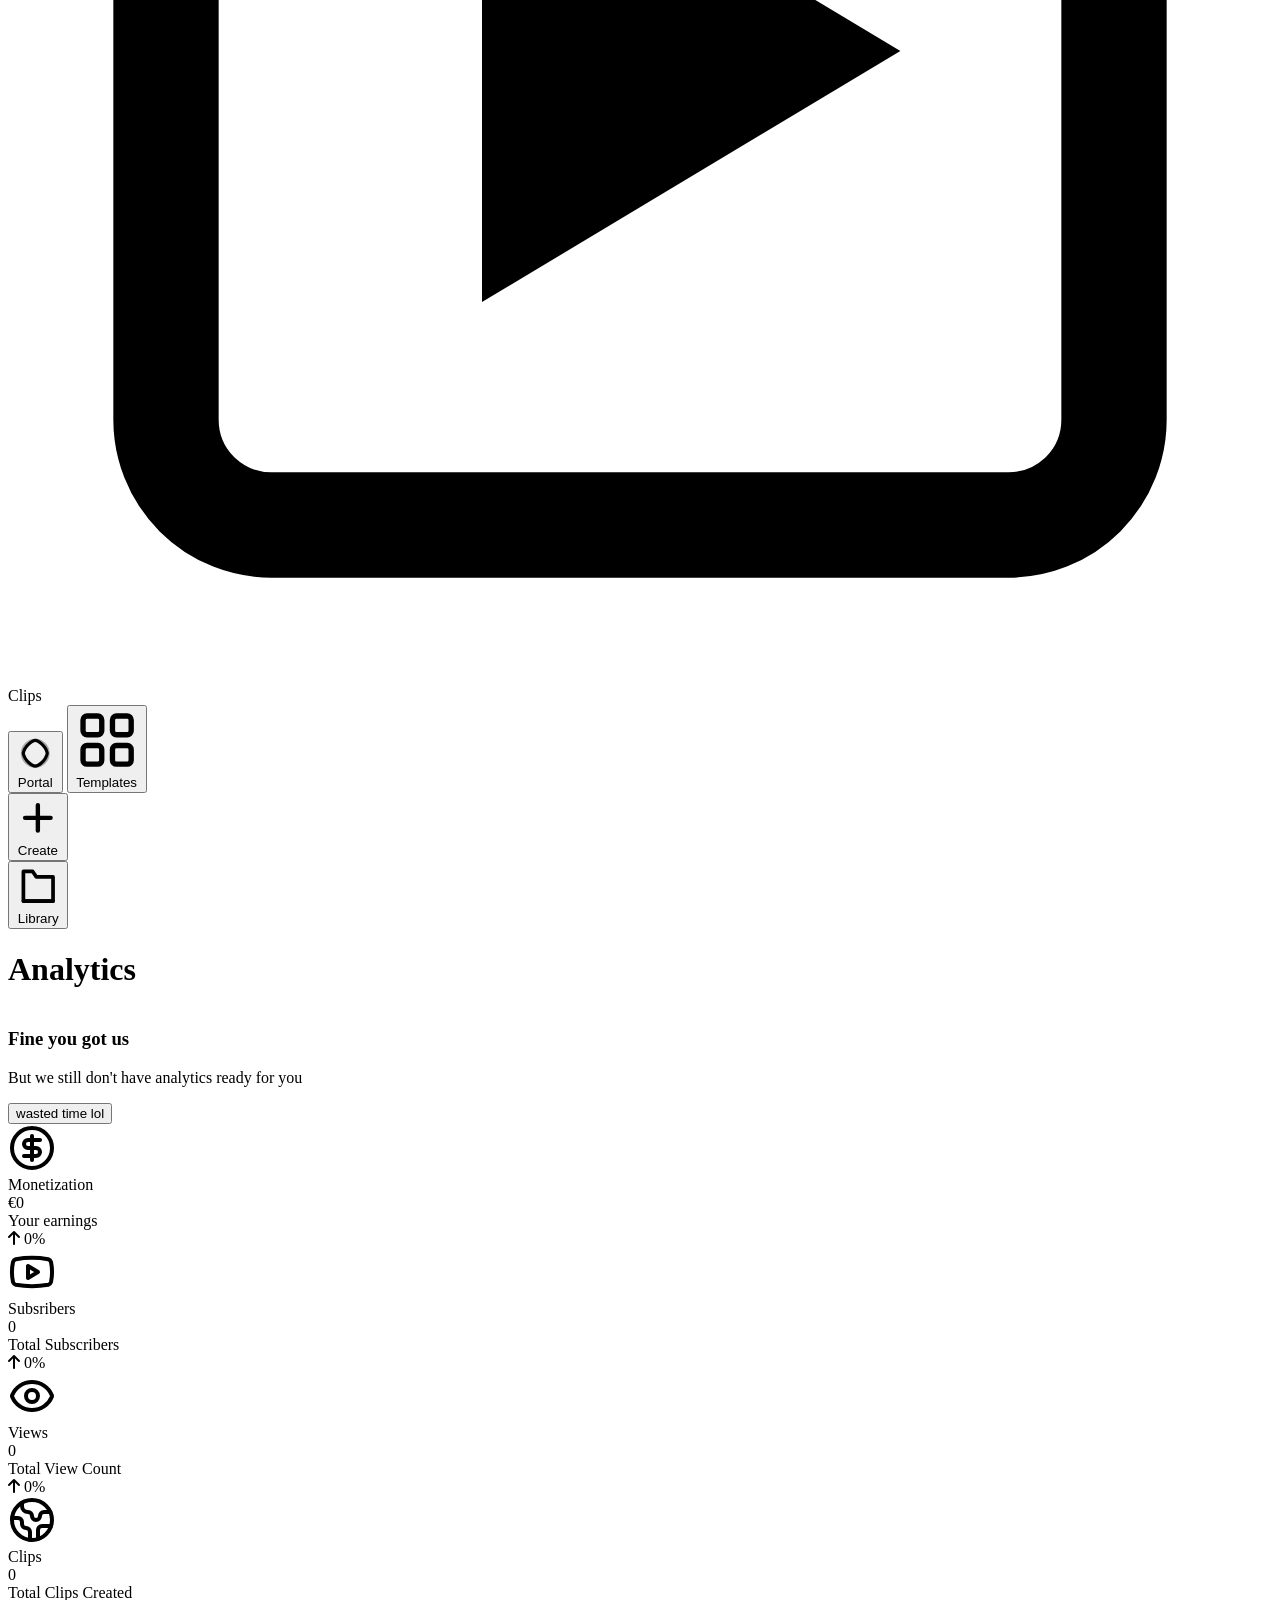
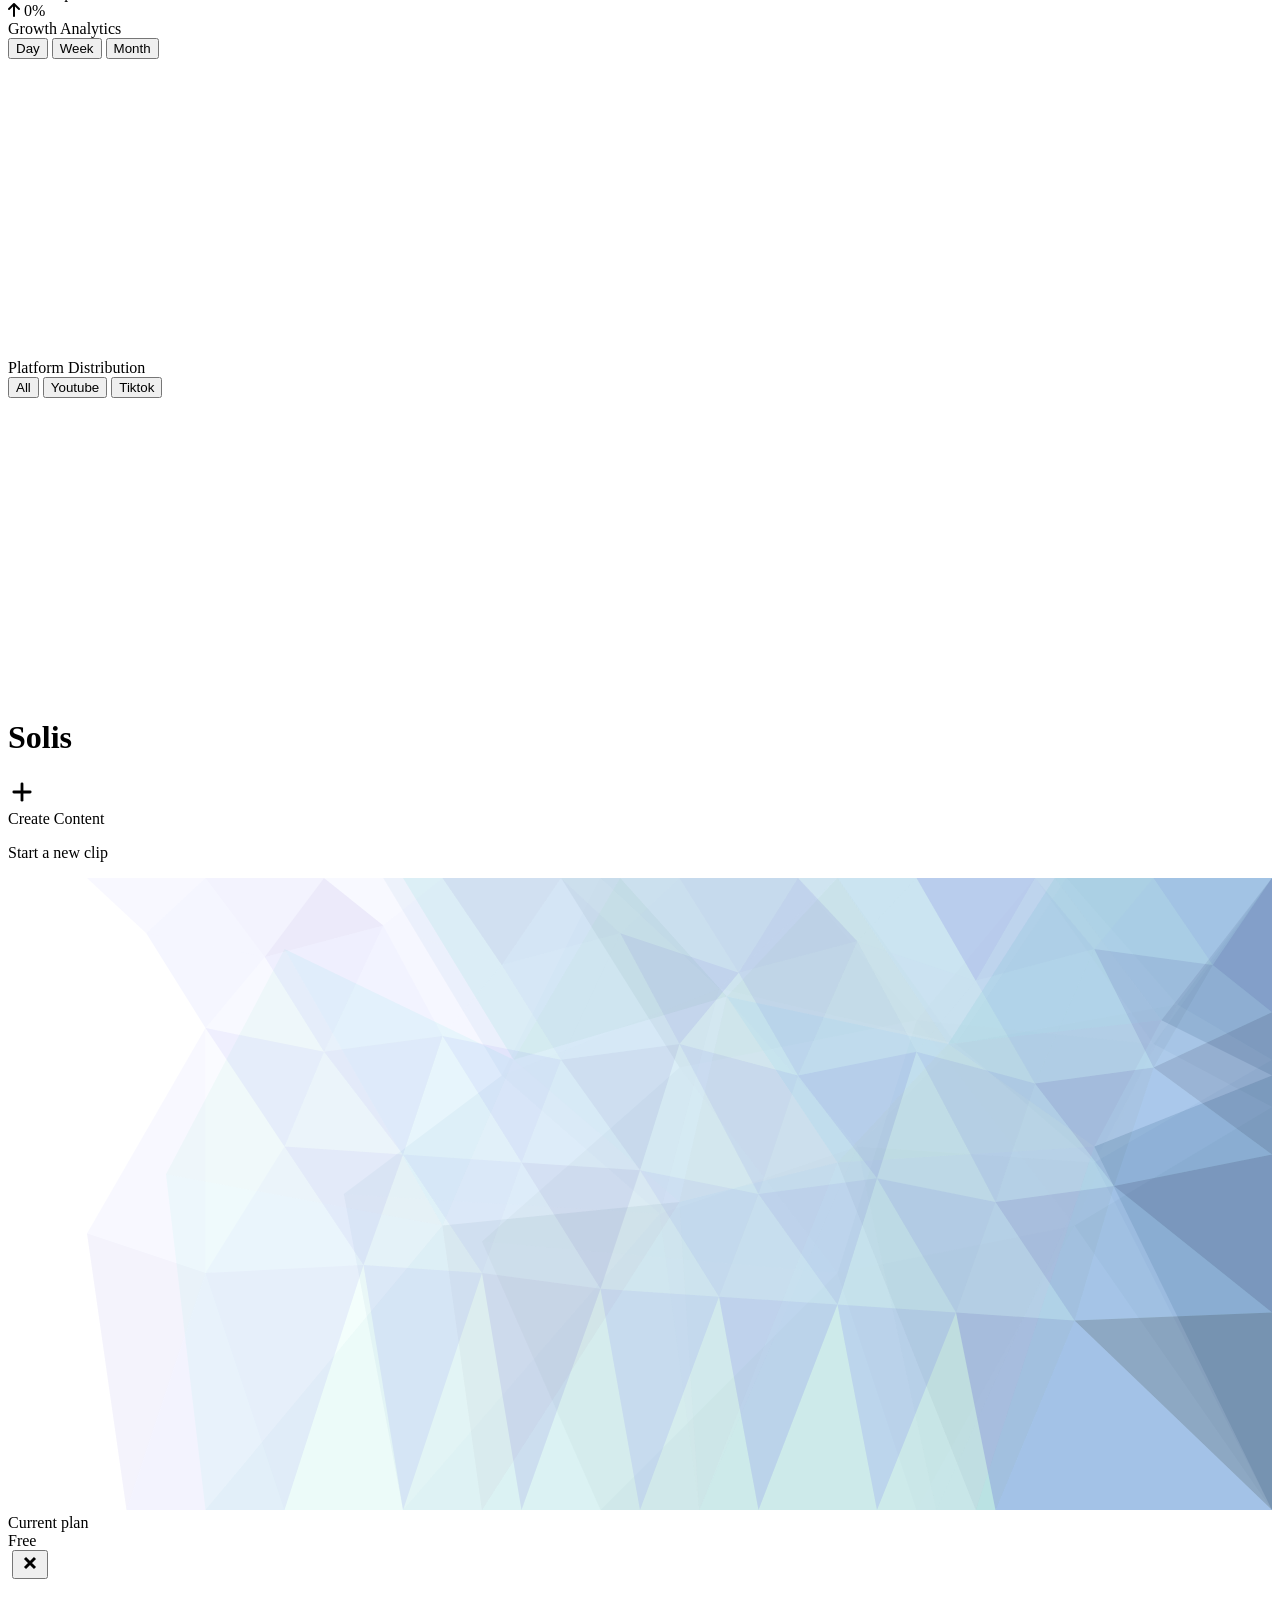
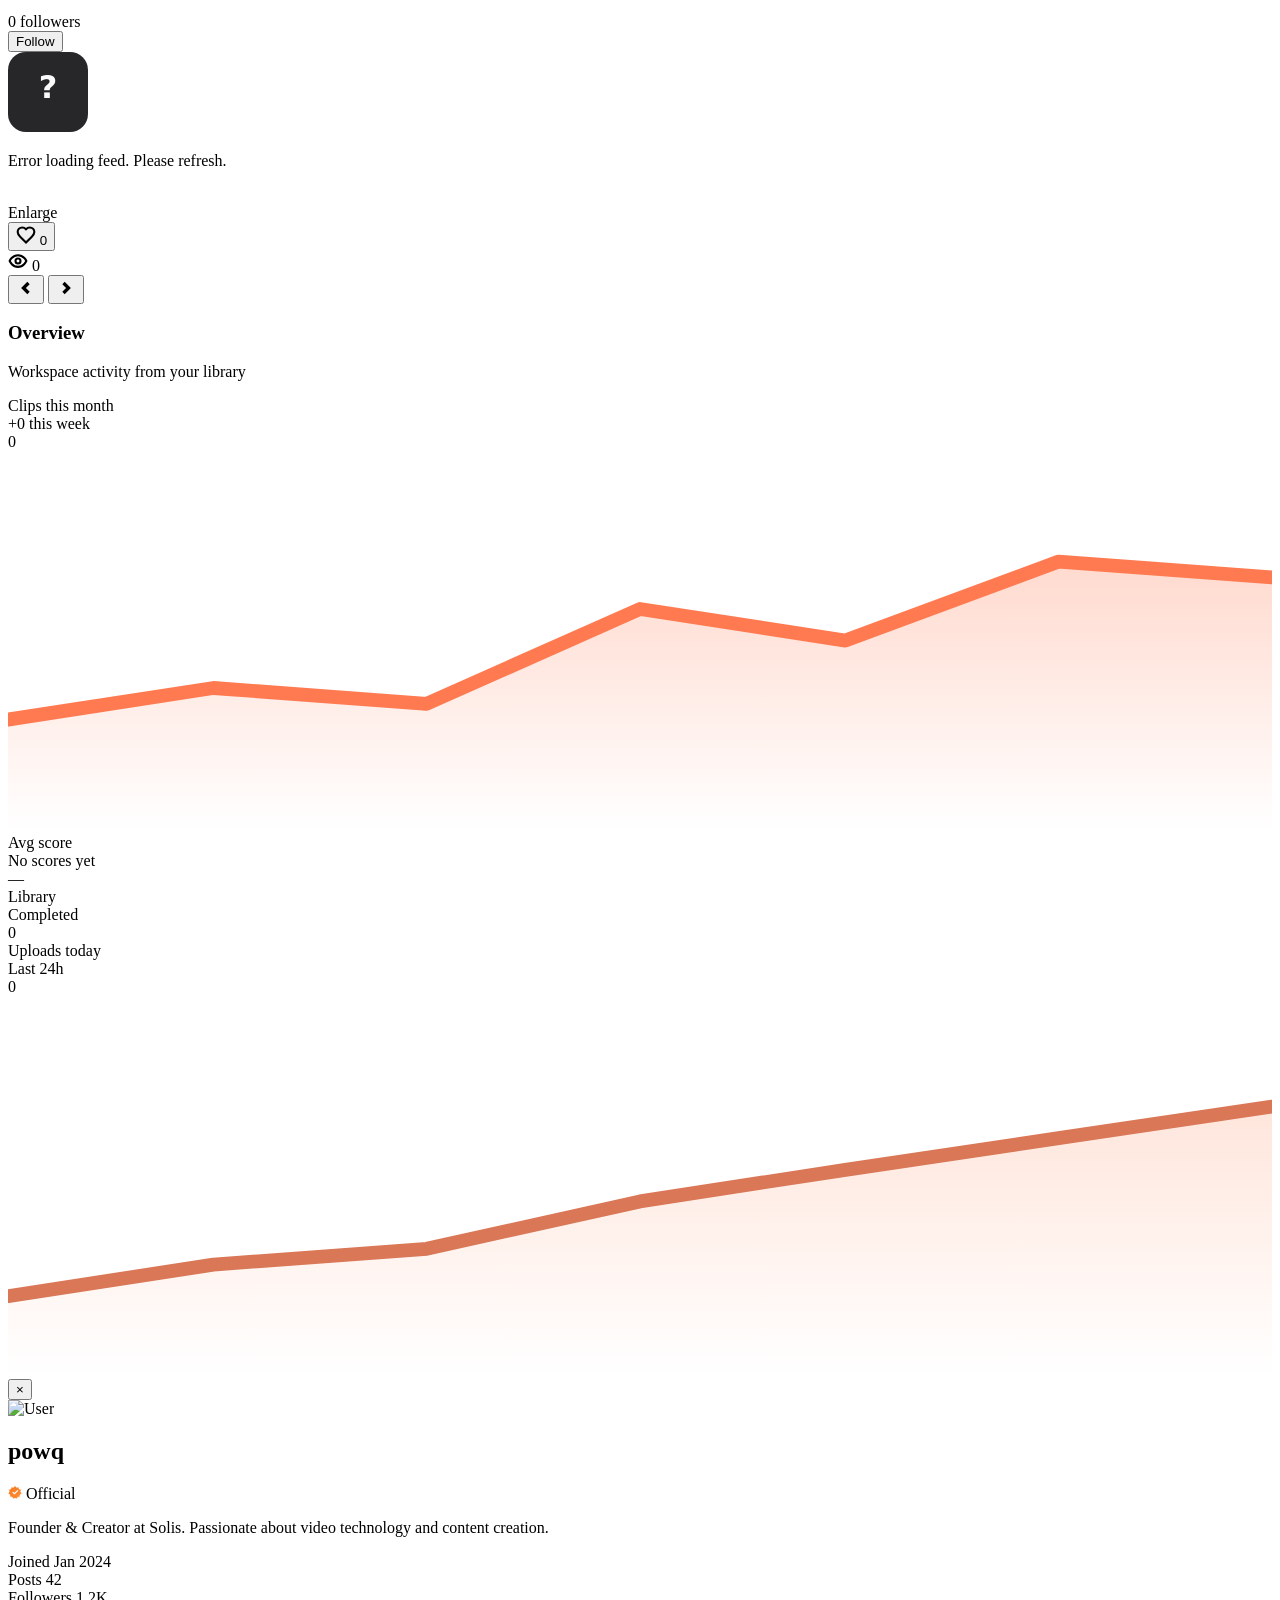
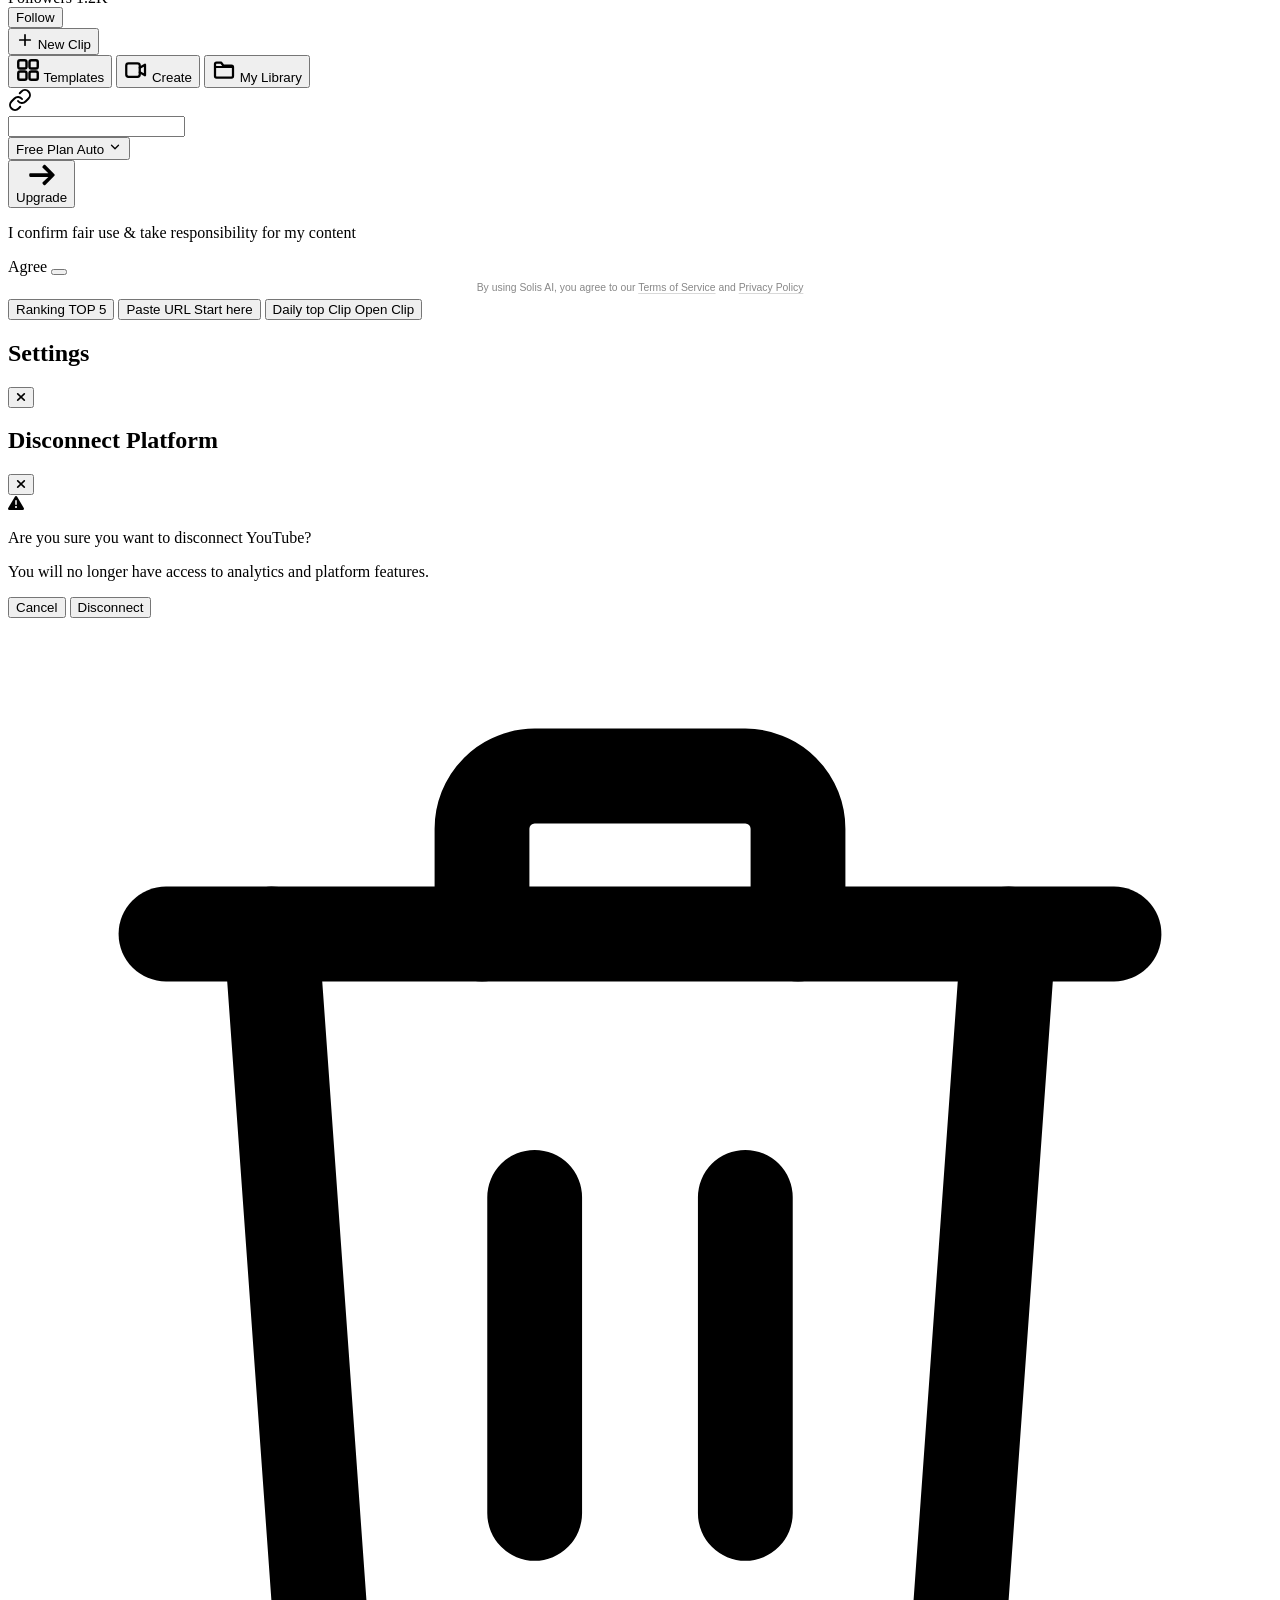
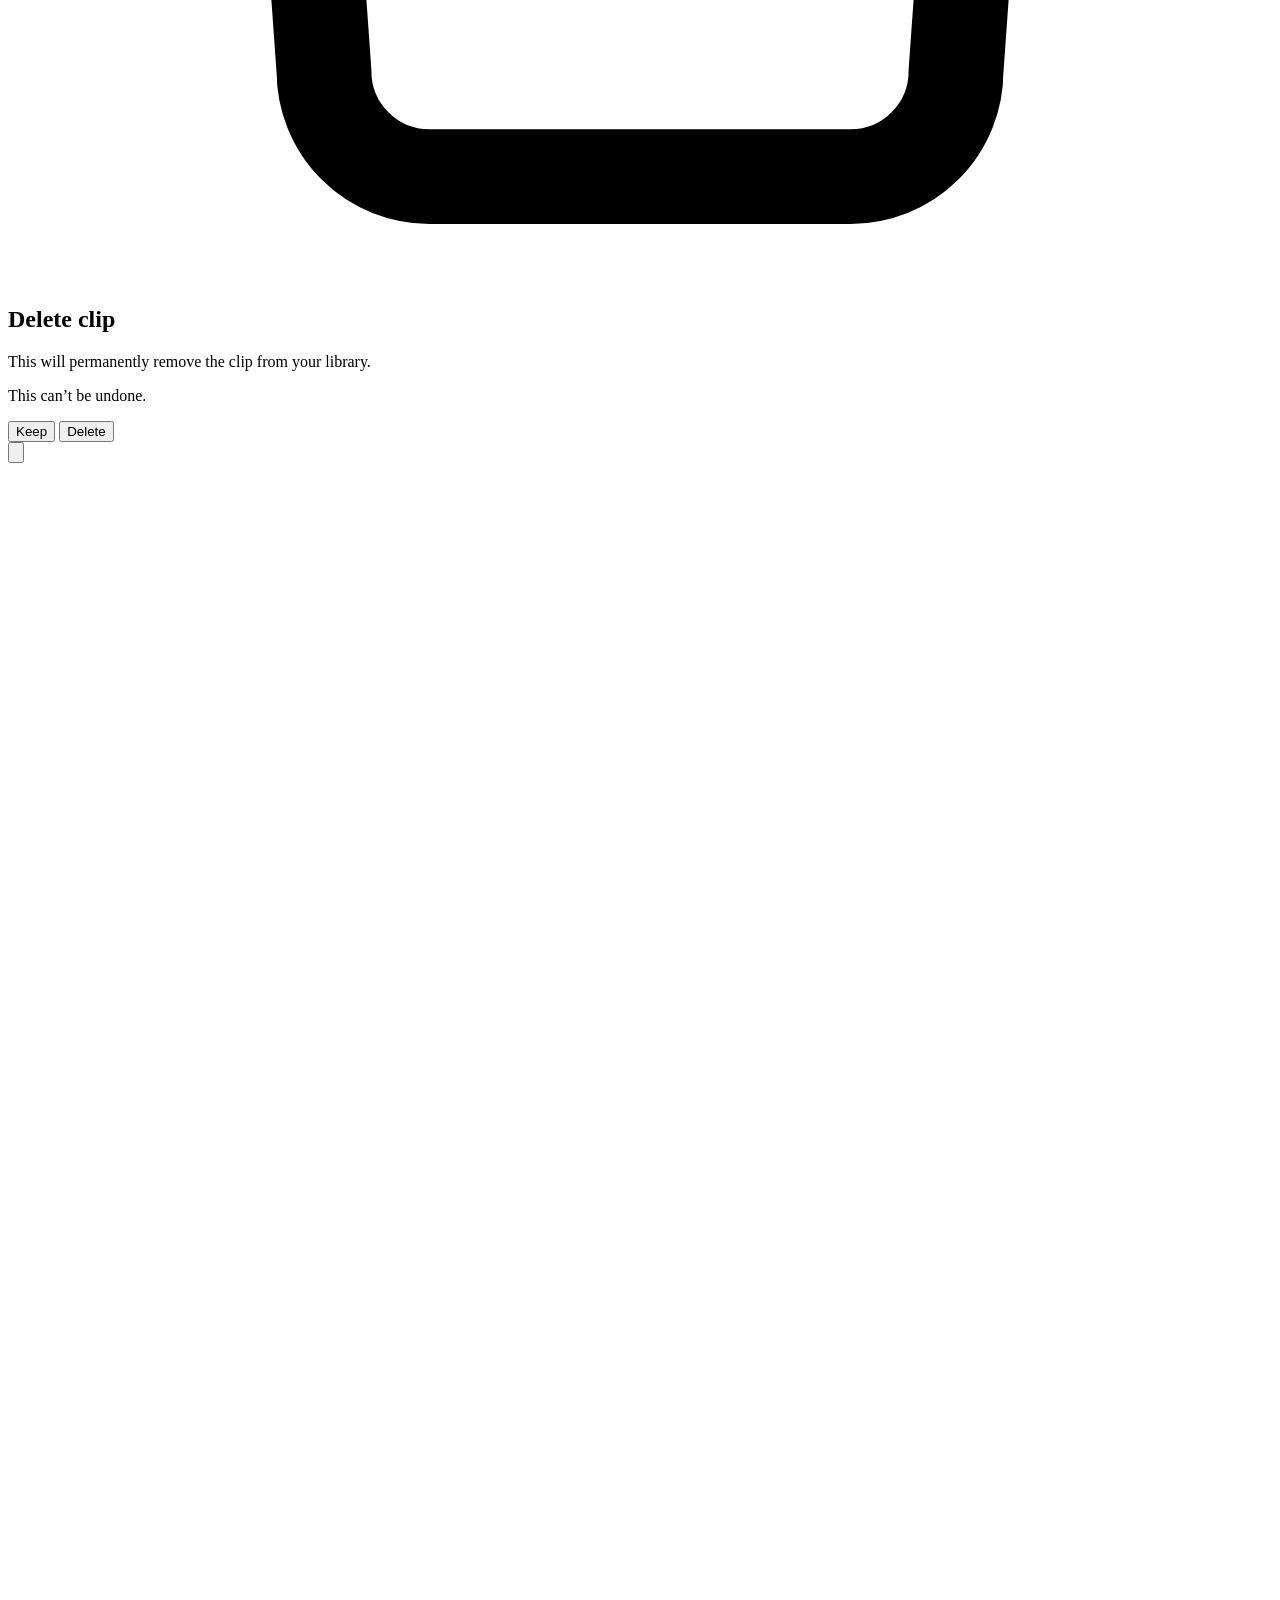
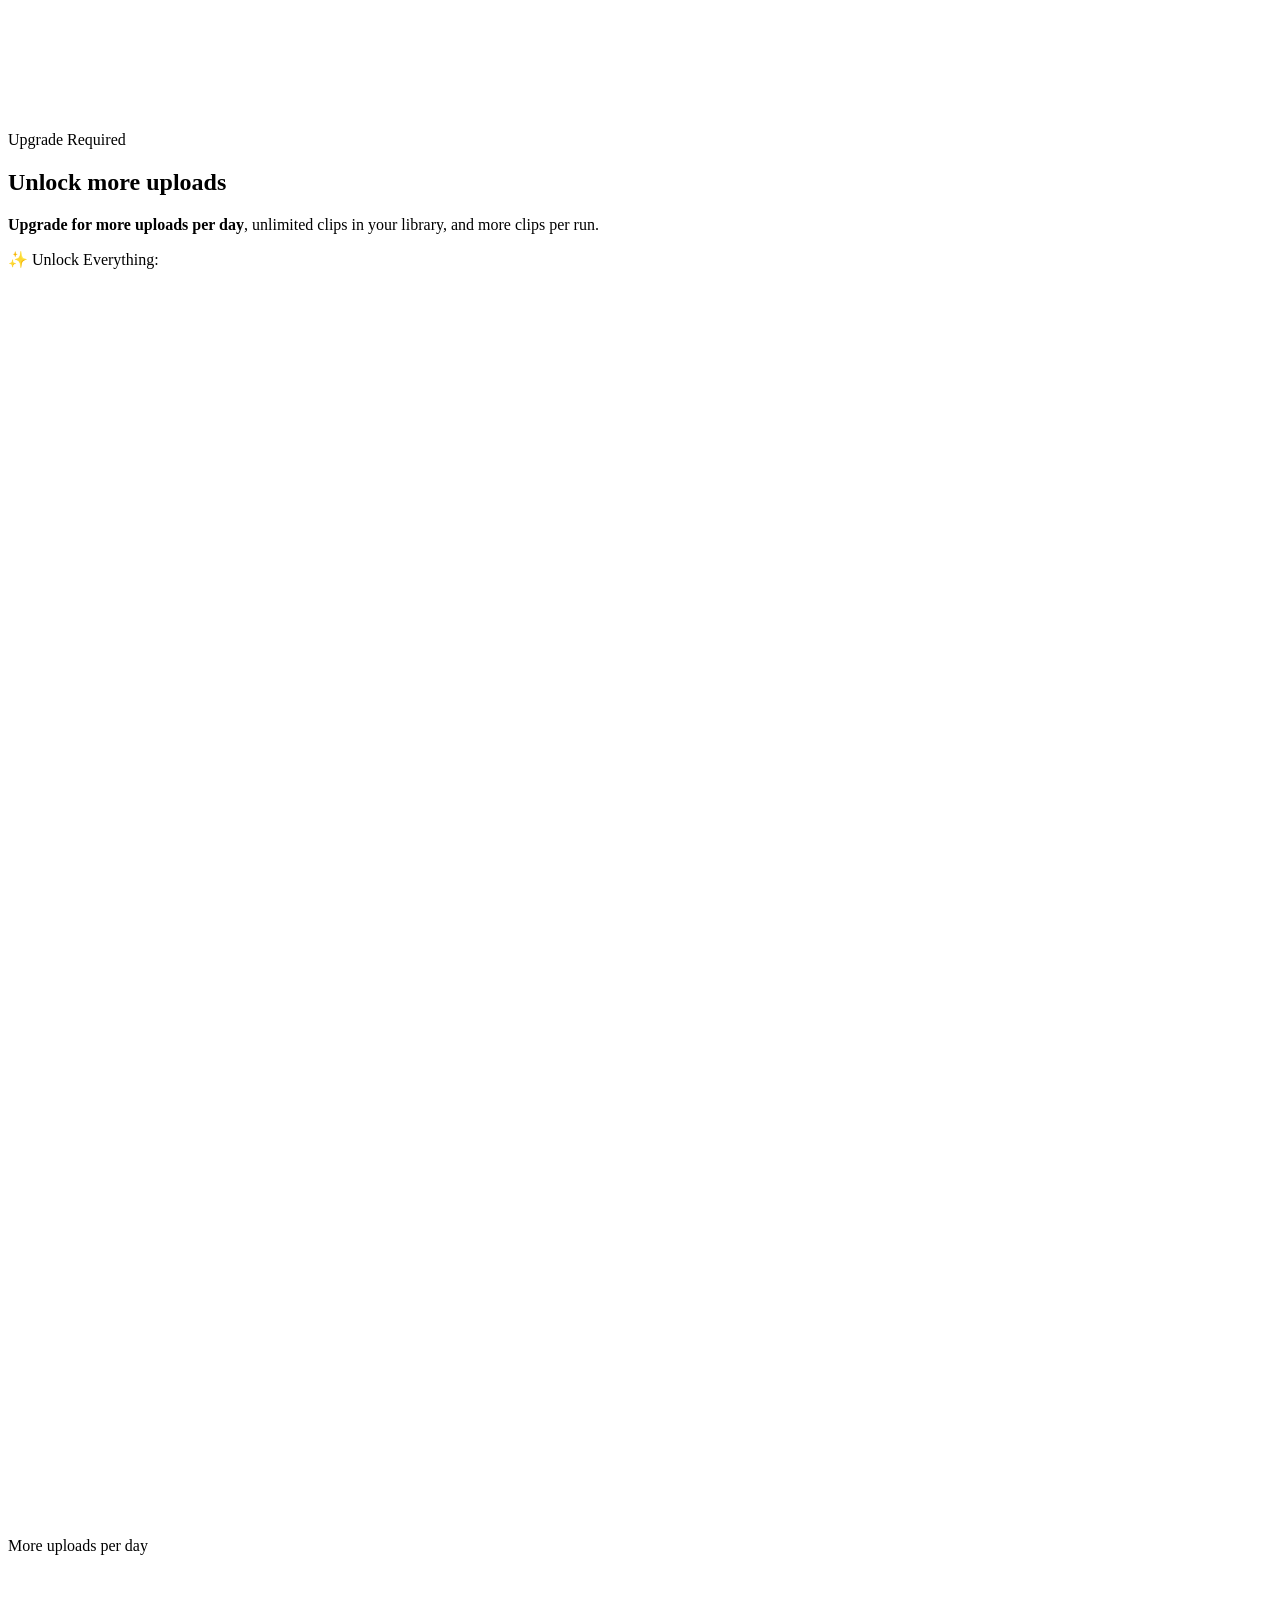
==== commit 878a04e9: "deploy: frontend production sync (84c8a9f8b9)" ====
--- a/dashboard.html
+++ b/dashboard.html
@@ -36,7 +36,7 @@
     <link href="https://fonts.googleapis.com/css2?family=Inter:wght@400;500;600;700&display=swap" rel="stylesheet">
     <link href="https://fonts.googleapis.com/css2?family=Archivo+Black&family=Plus+Jakarta+Sans:wght@500;600;700;800&family=DM+Sans:ital,opsz,wght@0,9..40,400;0,9..40,500;0,9..40,600&display=swap" rel="stylesheet">
     <script src="/js/s_new/solis-sg.js?v=1"></script>
-    <script src="/js/i_dq/ranking-text-pill.js?v=110"></script>
+    <script src="/js/i_dq/ranking-text-pill.js?v=111"></script>
     <script src="/js/i_dq/ranking-template-editor.js?v=22"></script>
     <link rel="icon" type="image/png" sizes="512x512" href="/assets/favicon.png?v=15">
     <link rel="icon" type="image/png" sizes="192x192" href="/favicon/genfavicon-192.png?v=15">
@@ -8513,11 +8513,18 @@
 }
 .sub-cgrid .sub-sw-add{margin-left:auto;}
 .sub-cplus-panel{
-    display:block;
+    display:none;
     margin-top:12px;
-    padding-top:12px;
-    border-top:1px solid rgba(200,185,170,.18);
-}
+    padding:10px;
+    border-radius:14px;
+    background:linear-gradient(145deg,rgba(255,255,255,.88),rgba(255,248,242,.72));
+    border:1px solid rgba(255,255,255,.9);
+    border-bottom-color:rgba(200,185,170,.22);
+    box-shadow:
+        inset 0 1px 0 rgba(255,255,255,.95),
+        0 4px 14px rgba(120,90,60,.1);
+}
+.sub-cplus-panel.open{display:block;}
 .sub-cplus-panel .sub-cplus-head{
     display:flex;align-items:center;justify-content:space-between;
     gap:8px;margin-bottom:8px;
@@ -8526,6 +8533,14 @@
     font-size:10px;font-weight:700;letter-spacing:.05em;text-transform:uppercase;
     color:rgba(50,38,28,.45);
 }
+.sub-cplus-close{
+    appearance:none;border:0;background:transparent;cursor:var(--solis-preview-cursor-hand);
+    width:22px;height:22px;border-radius:8px;color:rgba(50,38,28,.45);
+    display:grid;place-items:center;padding:0;
+    transition:background .12s,color .12s;
+}
+.sub-cplus-close:hover{background:rgba(0,0,0,.05);color:#32261c;}
+.sub-cplus-close svg{width:12px;height:12px;stroke:currentColor;stroke-width:2.2;stroke-linecap:round;}
 .sub-spectrum{
     position:relative;height:20px;border-radius:999px;cursor:var(--solis-preview-cursor-hand);
     background:linear-gradient(90deg,
@@ -10902,9 +10917,12 @@
         ddColor.innerHTML=`
             <div class="sub-color-line"><span class="sub-clabel" id="subColorLabel">Color</span><div class="sub-cgrid" id="subTCG"></div></div>
             <div class="sub-color-line"><span class="sub-clabel">Outline</span><div class="sub-edge" id="subSHG"></div></div>
-            <div class="sub-cplus-panel" id="subCPlusPop">
+            <div class="sub-cplus-panel" id="subCPlusPop" aria-hidden="true">
                 <div class="sub-cplus-head">
                     <span class="sub-cplus-title" id="subCPlusTitle">Custom color</span>
+                    <button type="button" class="sub-cplus-close" id="subCPlusClose" aria-label="Close">
+                        <svg viewBox="0 0 12 12" fill="none"><path d="M3 3l6 6M9 3L3 9"/></svg>
+                    </button>
                 </div>
                 <div class="sub-spectrum" id="subSpectrum" title="Drag to pick a color">
                     <div class="sub-spectrum-thumb" id="subSpectrumThumb"></div>
@@ -11681,16 +11699,24 @@
         return `#${f(0)}${f(8)}${f(4)}`;
     }
     function isPlusPopOpen(){
-        return true;
+        return !!document.getElementById('subCPlusPop')?.classList.contains('open');
     }
     function closePlusPop(){
+        const panel=document.getElementById('subCPlusPop');
+        if(panel){
+            panel.classList.remove('open');
+            panel.setAttribute('aria-hidden','true');
+        }
         ddColor?.querySelectorAll('.sub-sw-add').forEach(b=>b.classList.remove('on'));
     }
     function openPlusPop(target){
         colorTarget='text';
         const panel=document.getElementById('subCPlusPop');
         const title=document.getElementById('subCPlusTitle');
+        if(!panel) return;
         if(title) title.textContent='Custom color';
+        panel.classList.add('open');
+        panel.setAttribute('aria-hidden','false');
         ddColor?.querySelectorAll('.sub-sw-add').forEach(b=>{
             b.classList.toggle('on', b.dataset.target==='text');
         });
@@ -11701,7 +11727,6 @@
         }
         renderPlusRecents();
         wireSpectrum();
-        try{ panel?.scrollIntoView?.({block:'nearest',behavior:'smooth'}); }catch(_){}
     }
     function applyPickedColor(hex, opts){
         opts=opts||{};
@@ -11726,7 +11751,7 @@
             s.style.background=c;
             s.title=c;
             if(c==='#ffffff') s.style.boxShadow='0 1px 2px rgba(120,90,60,.12), inset 0 0 0 1px rgba(0,0,0,.12)';
-            s.onclick=()=>{ applyPickedColor(c); };
+            s.onclick=()=>{ applyPickedColor(c); closePlusPop(); };
             box.appendChild(s);
         });
     }
@@ -11766,6 +11791,10 @@
             bar.addEventListener('pointerup',onUp);
             bar.addEventListener('pointercancel',onUp);
         });
+        document.getElementById('subCPlusClose')?.addEventListener('click',e=>{
+            e.stopPropagation();
+            closePlusPop();
+        });
     }
     function makeAddSwatch(target){
         const btn=document.createElement('button');
@@ -11777,6 +11806,10 @@
         btn.innerHTML='<svg viewBox="0 0 16 16" fill="none" aria-hidden="true"><path d="M8 3.25v9.5M3.25 8h9.5"/></svg>';
         btn.onclick=e=>{
             e.stopPropagation();
+            if(isPlusPopOpen()){
+                closePlusPop();
+                return;
+            }
             openPlusPop(target);
         };
         return btn;
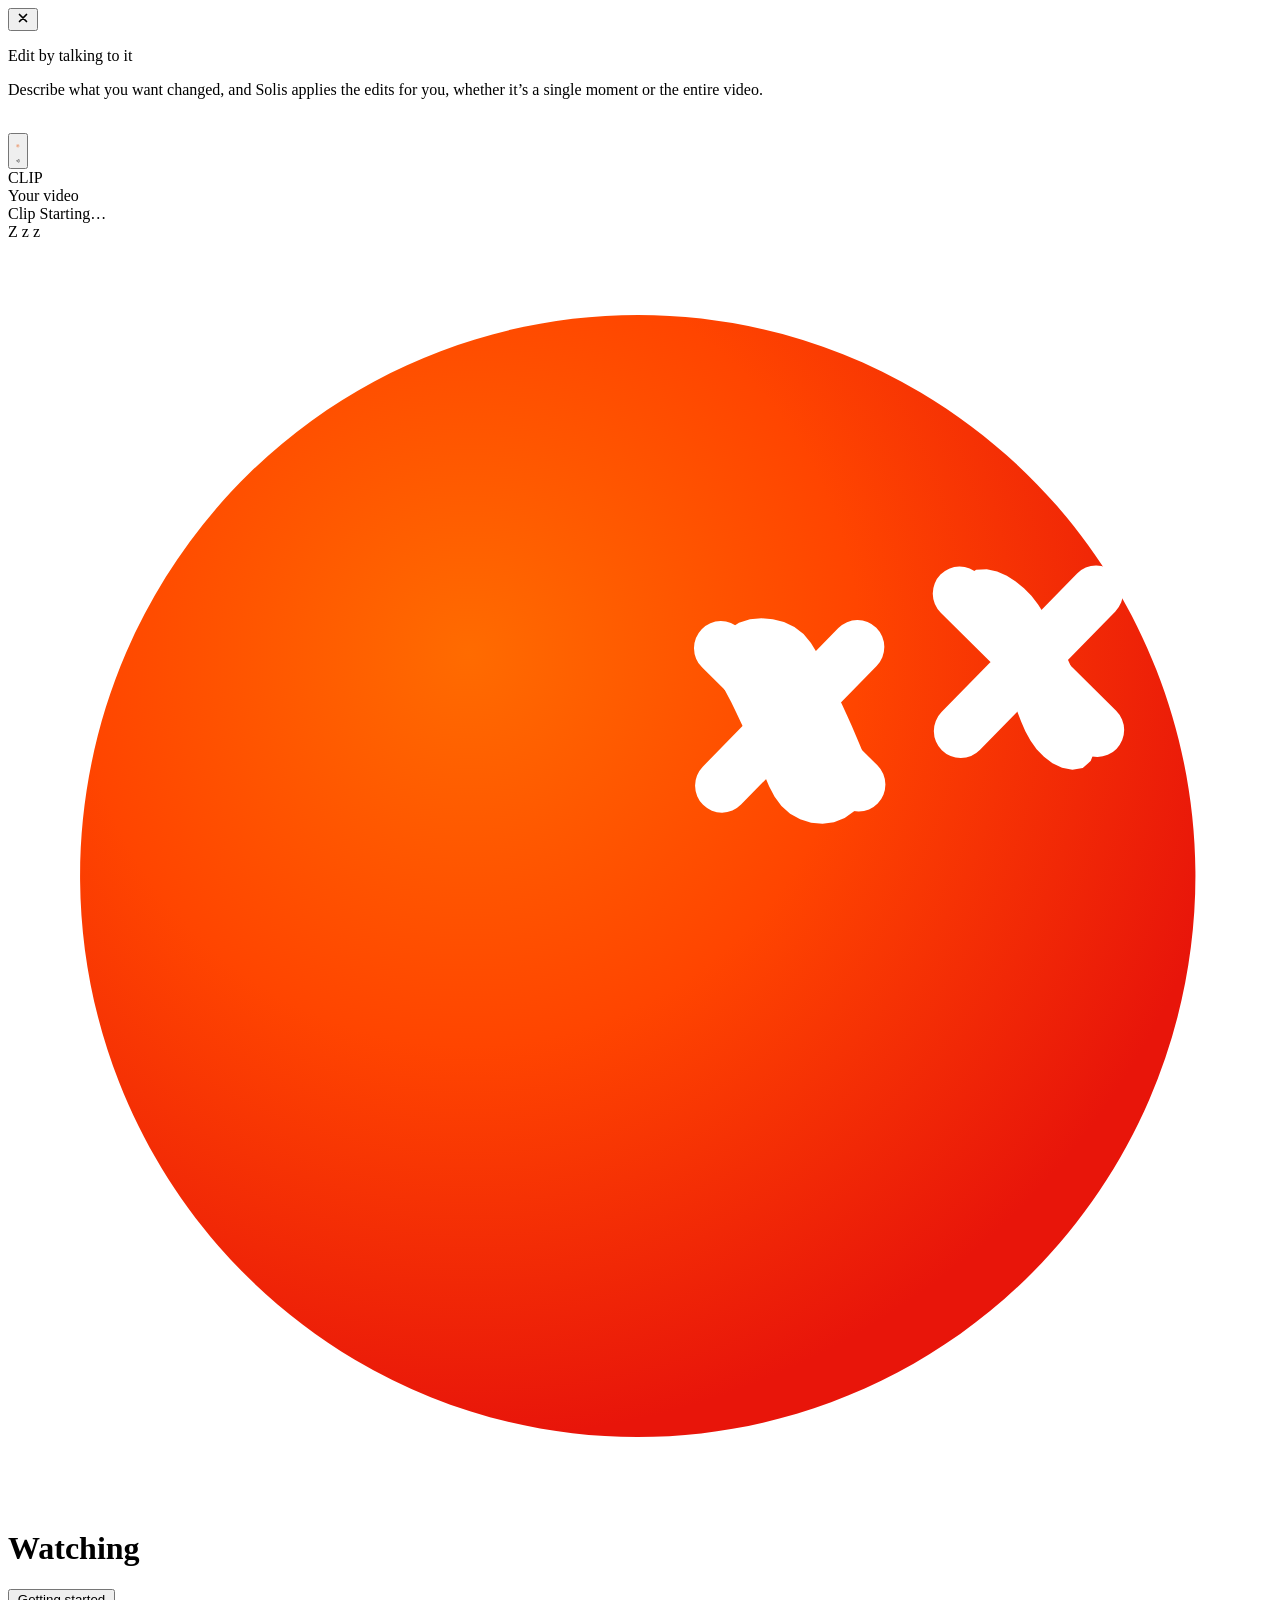
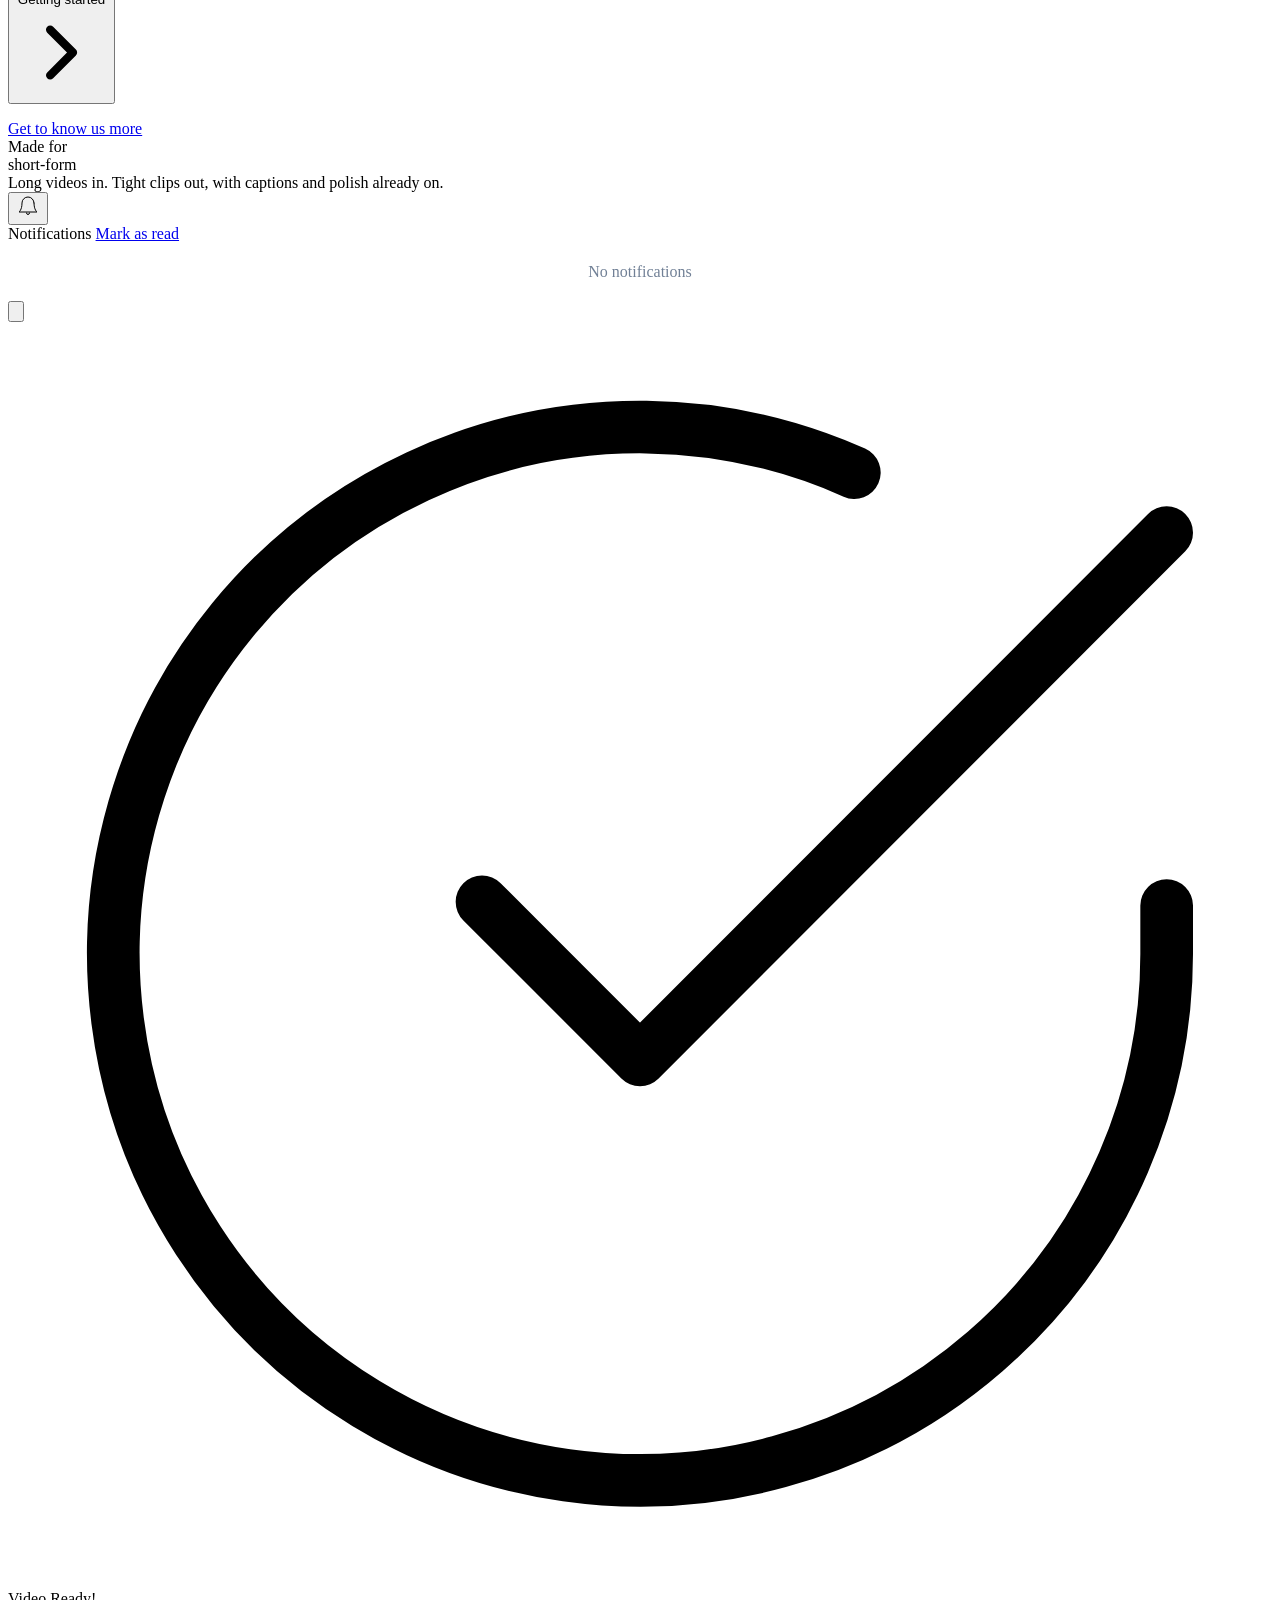
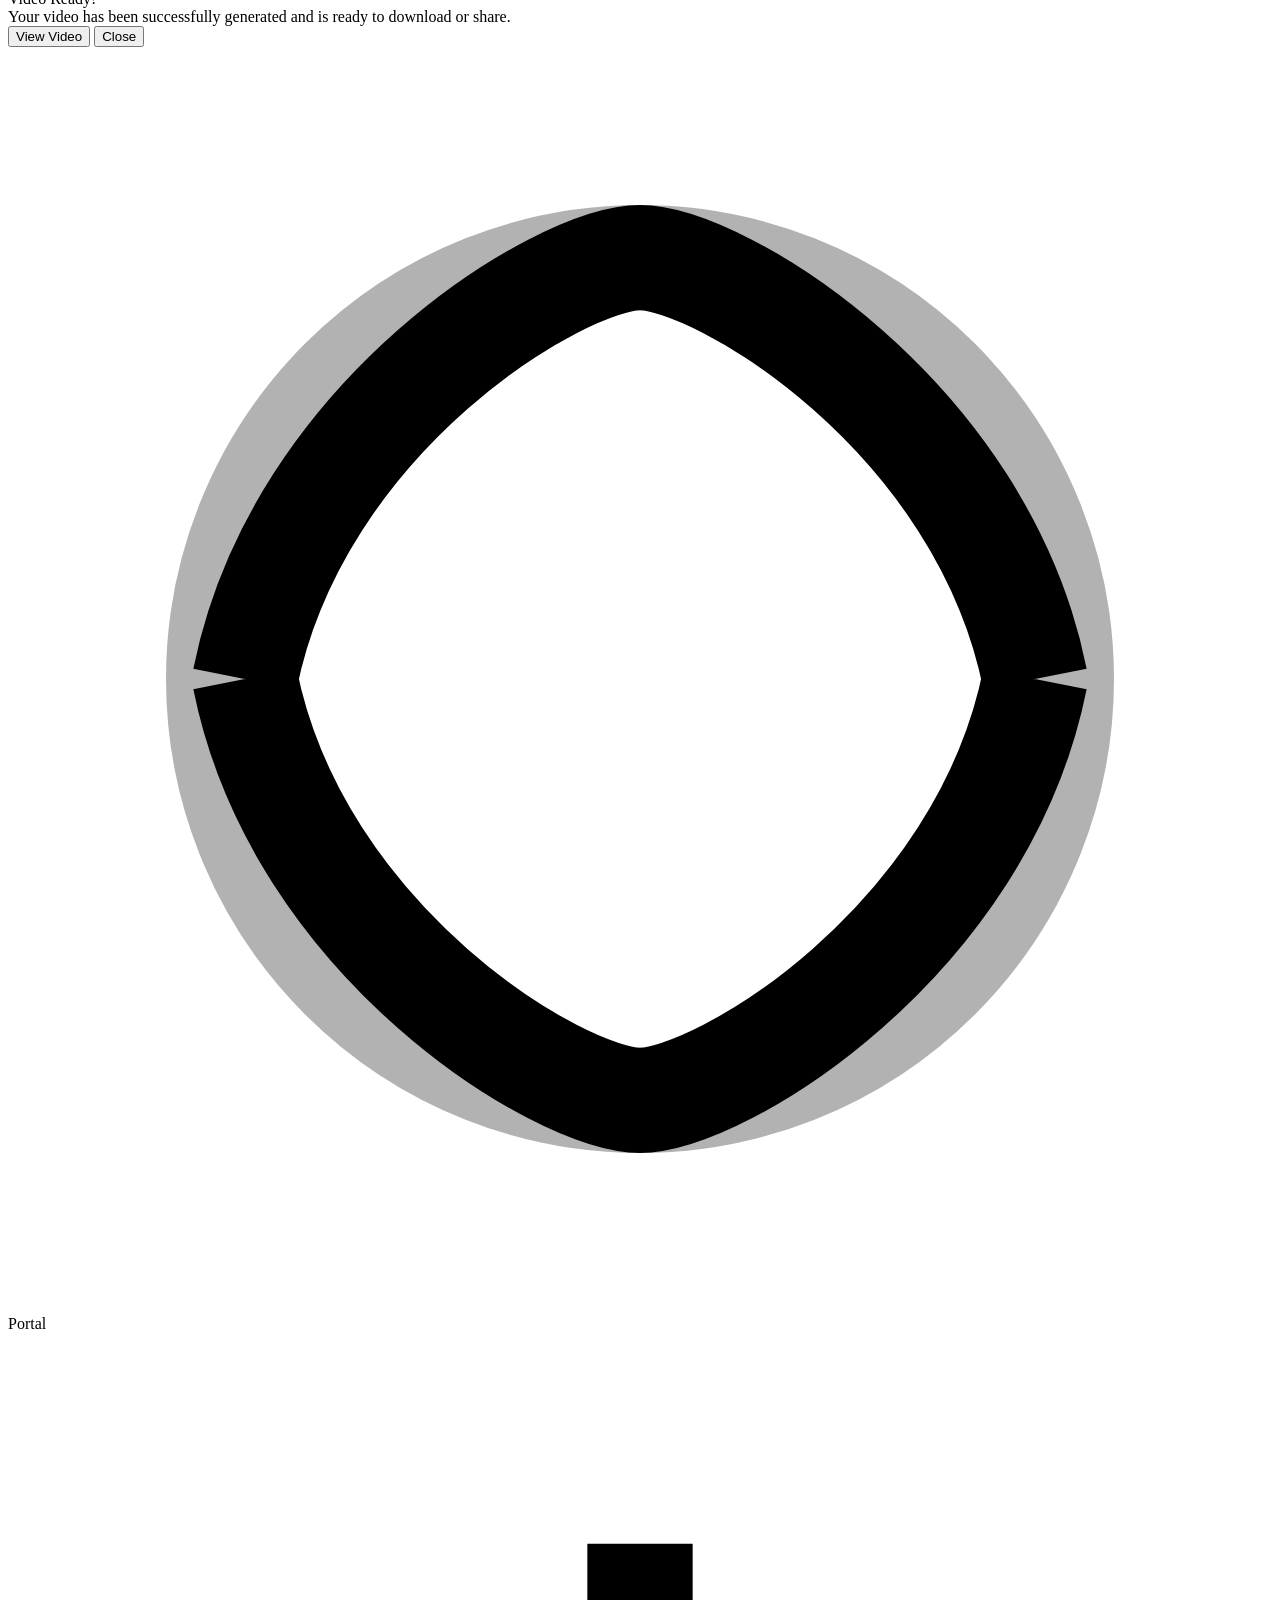
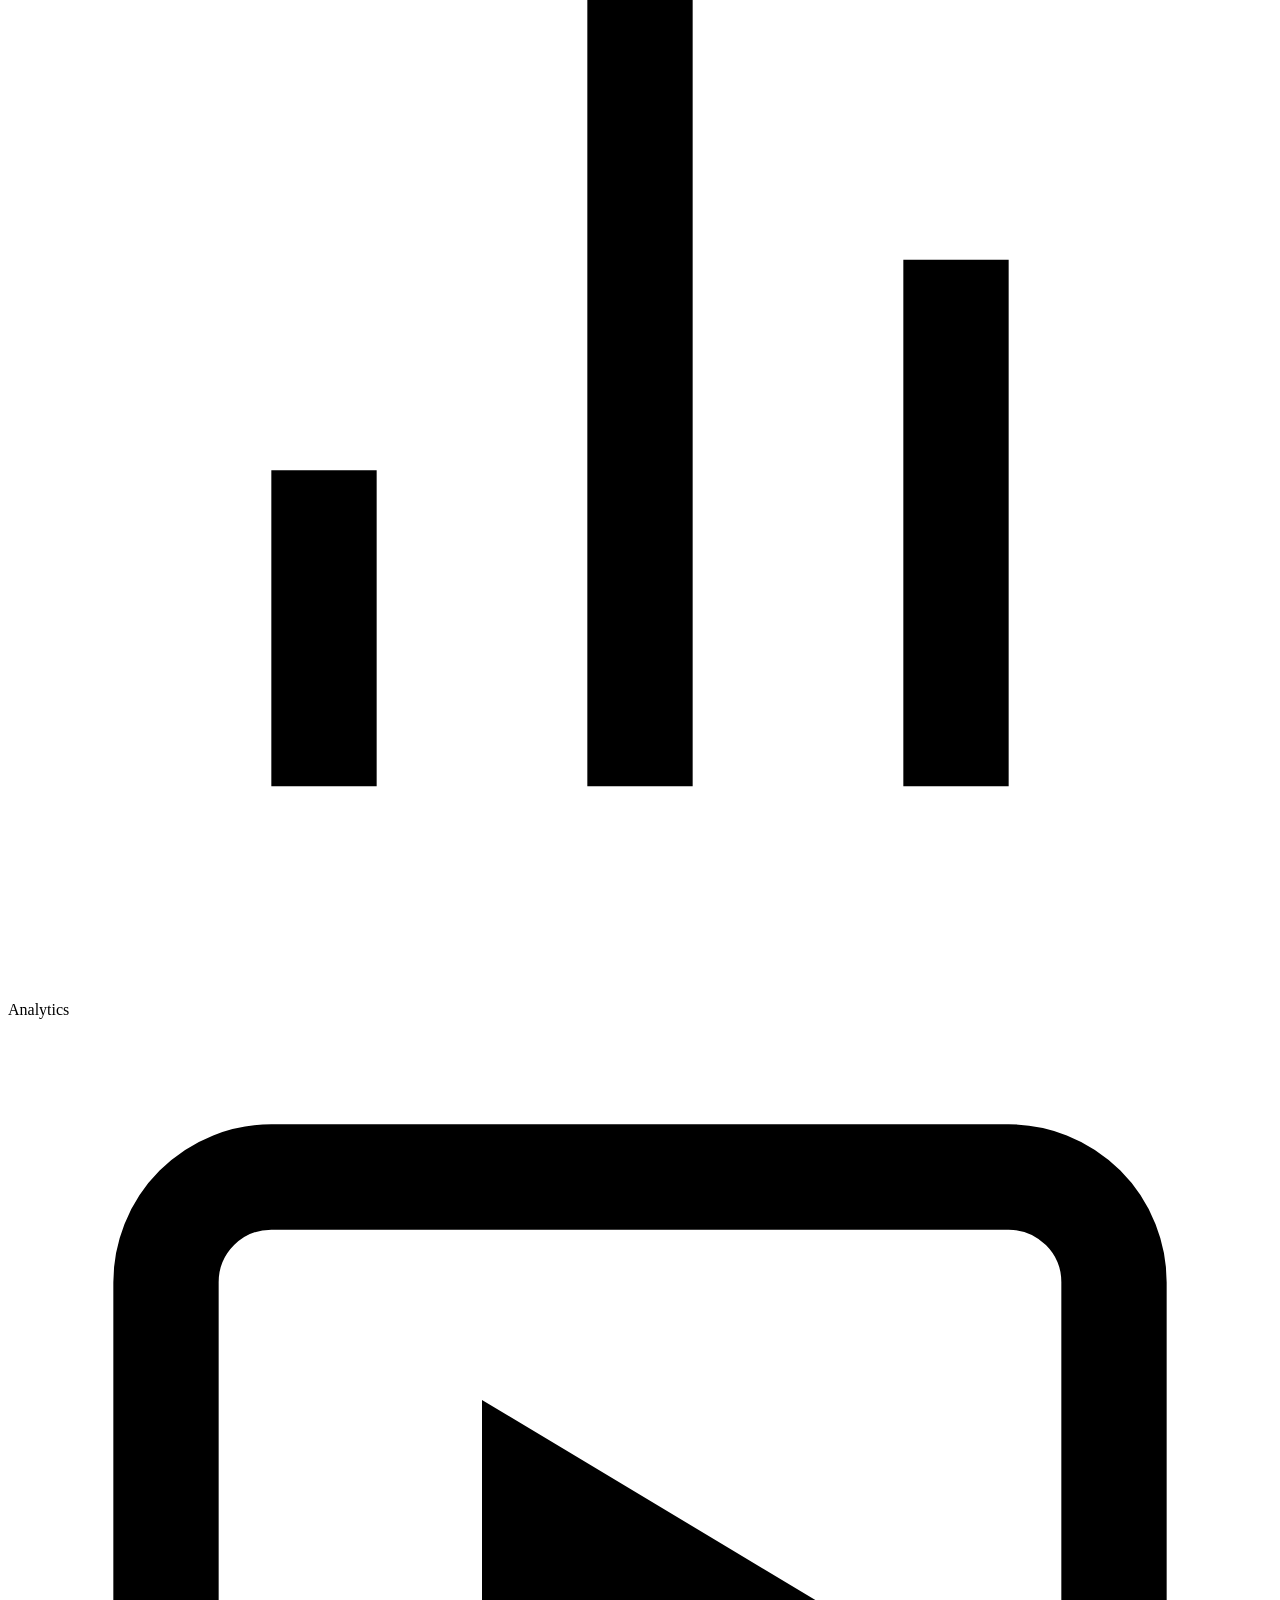
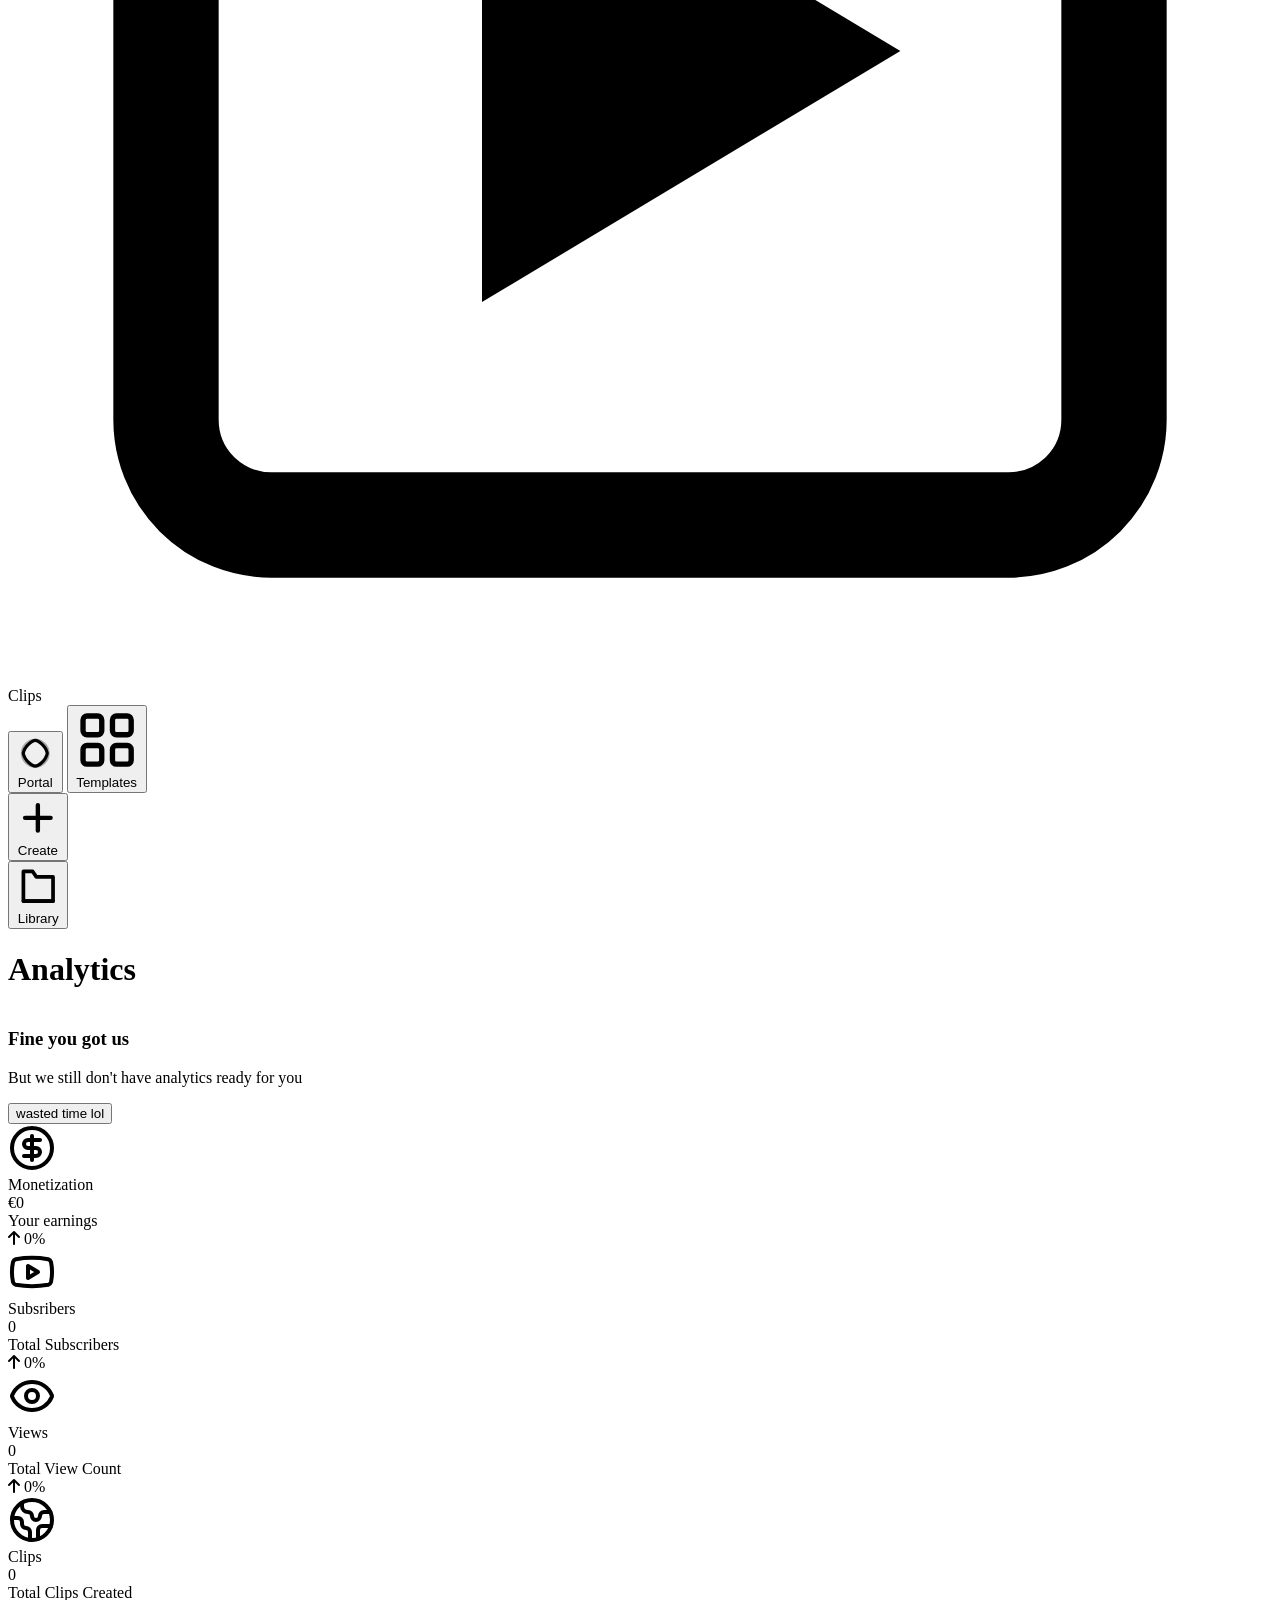
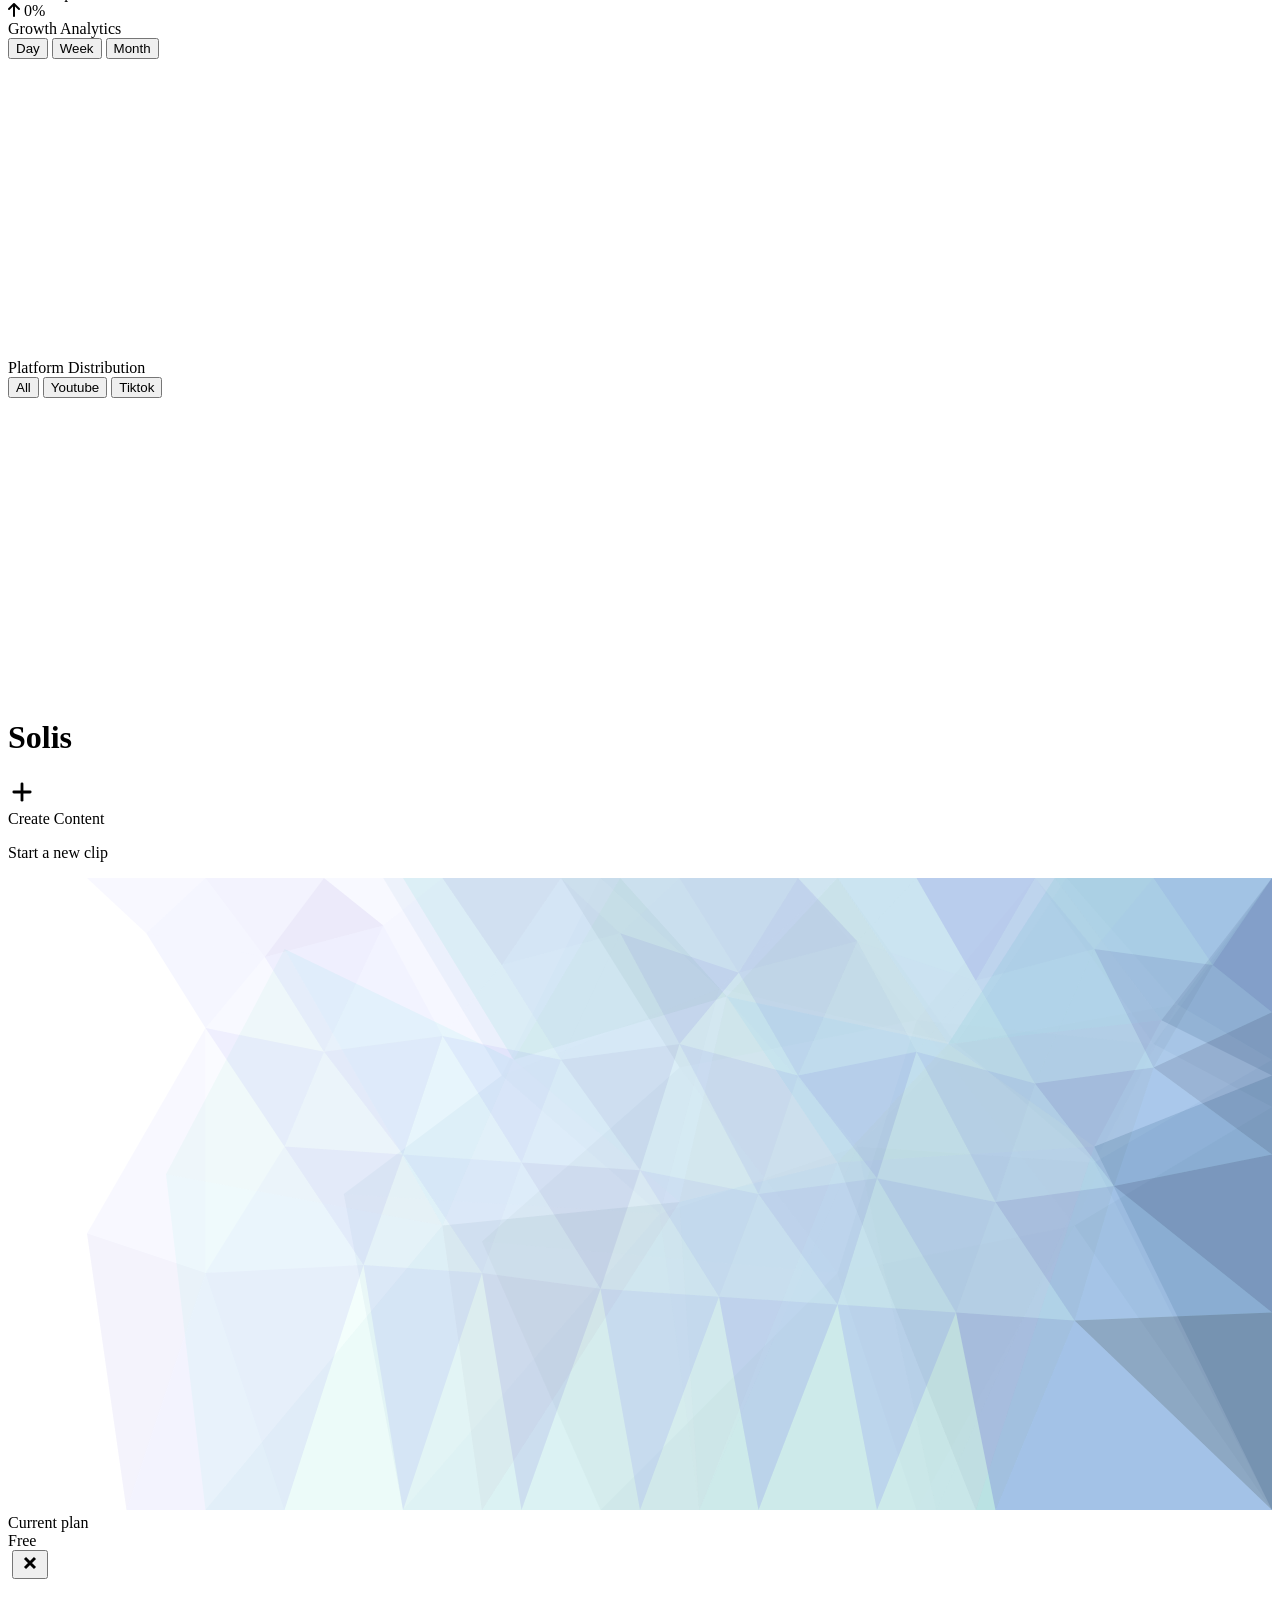
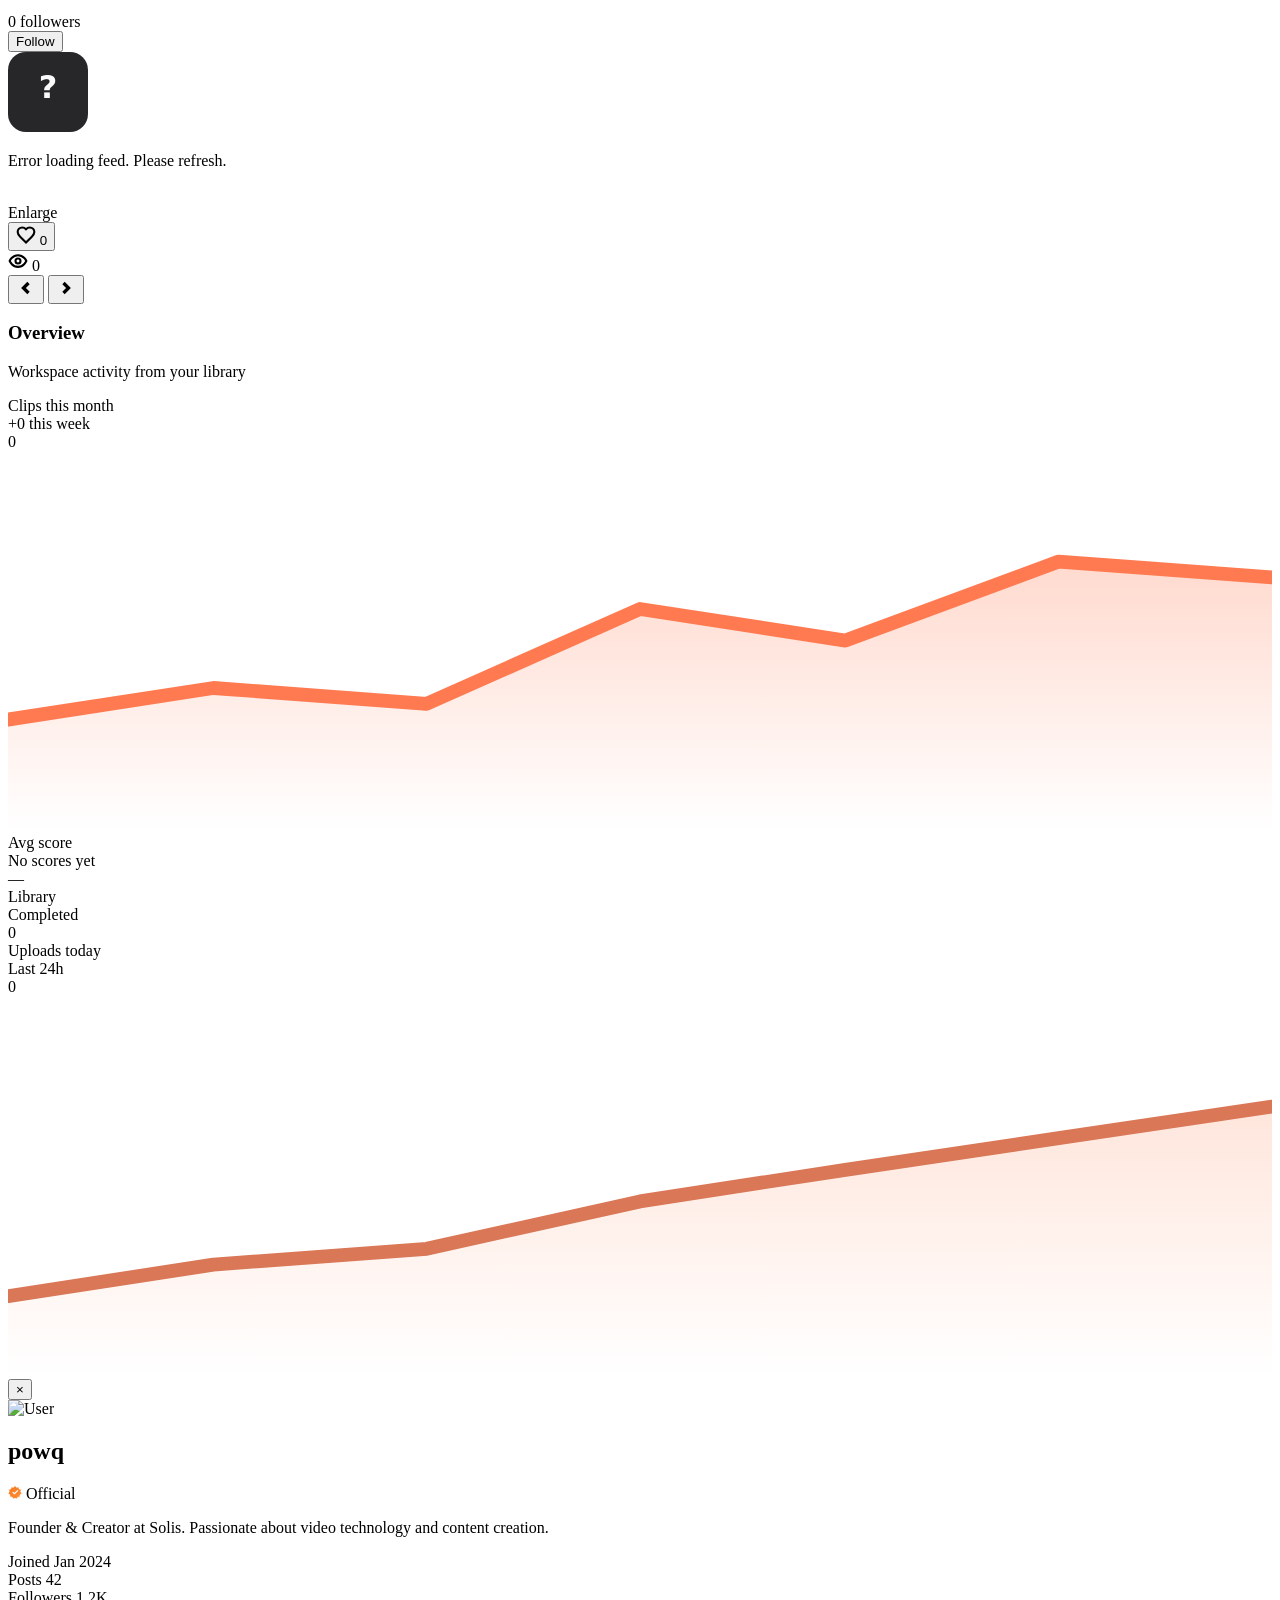
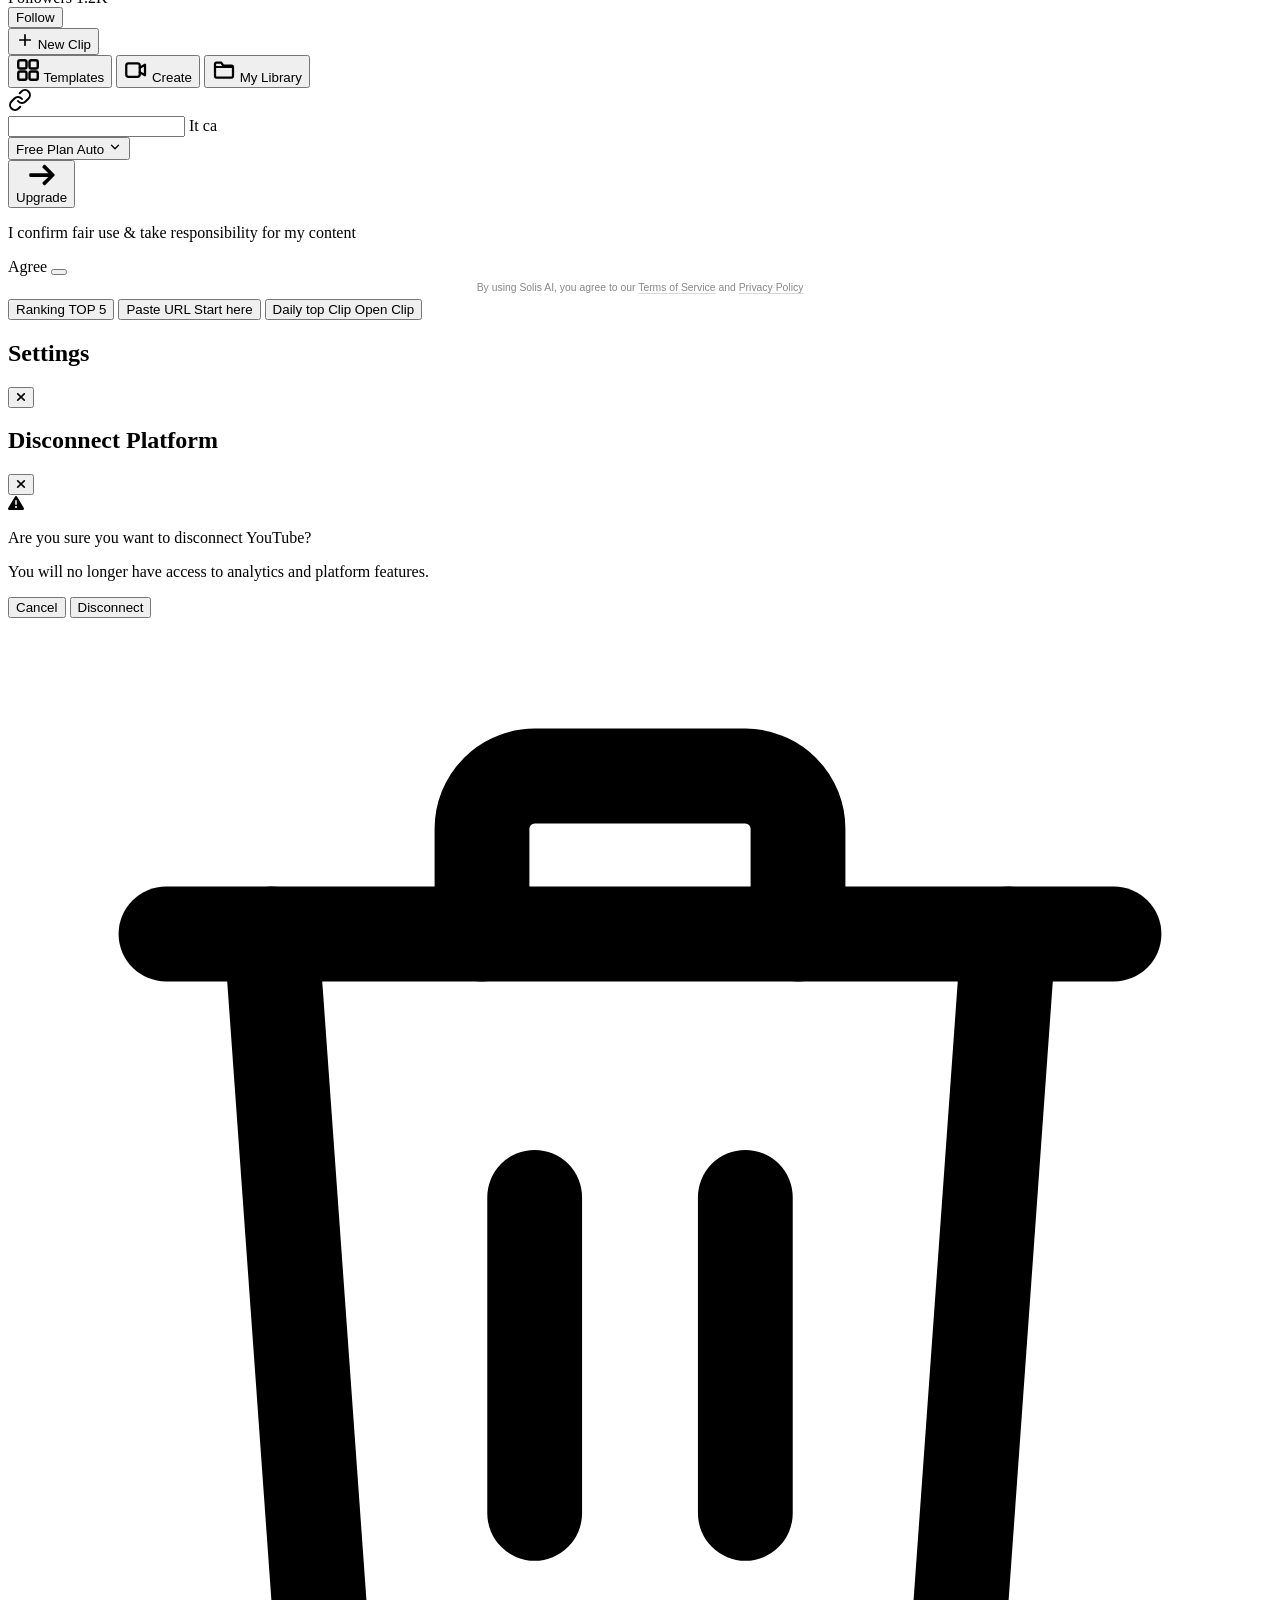
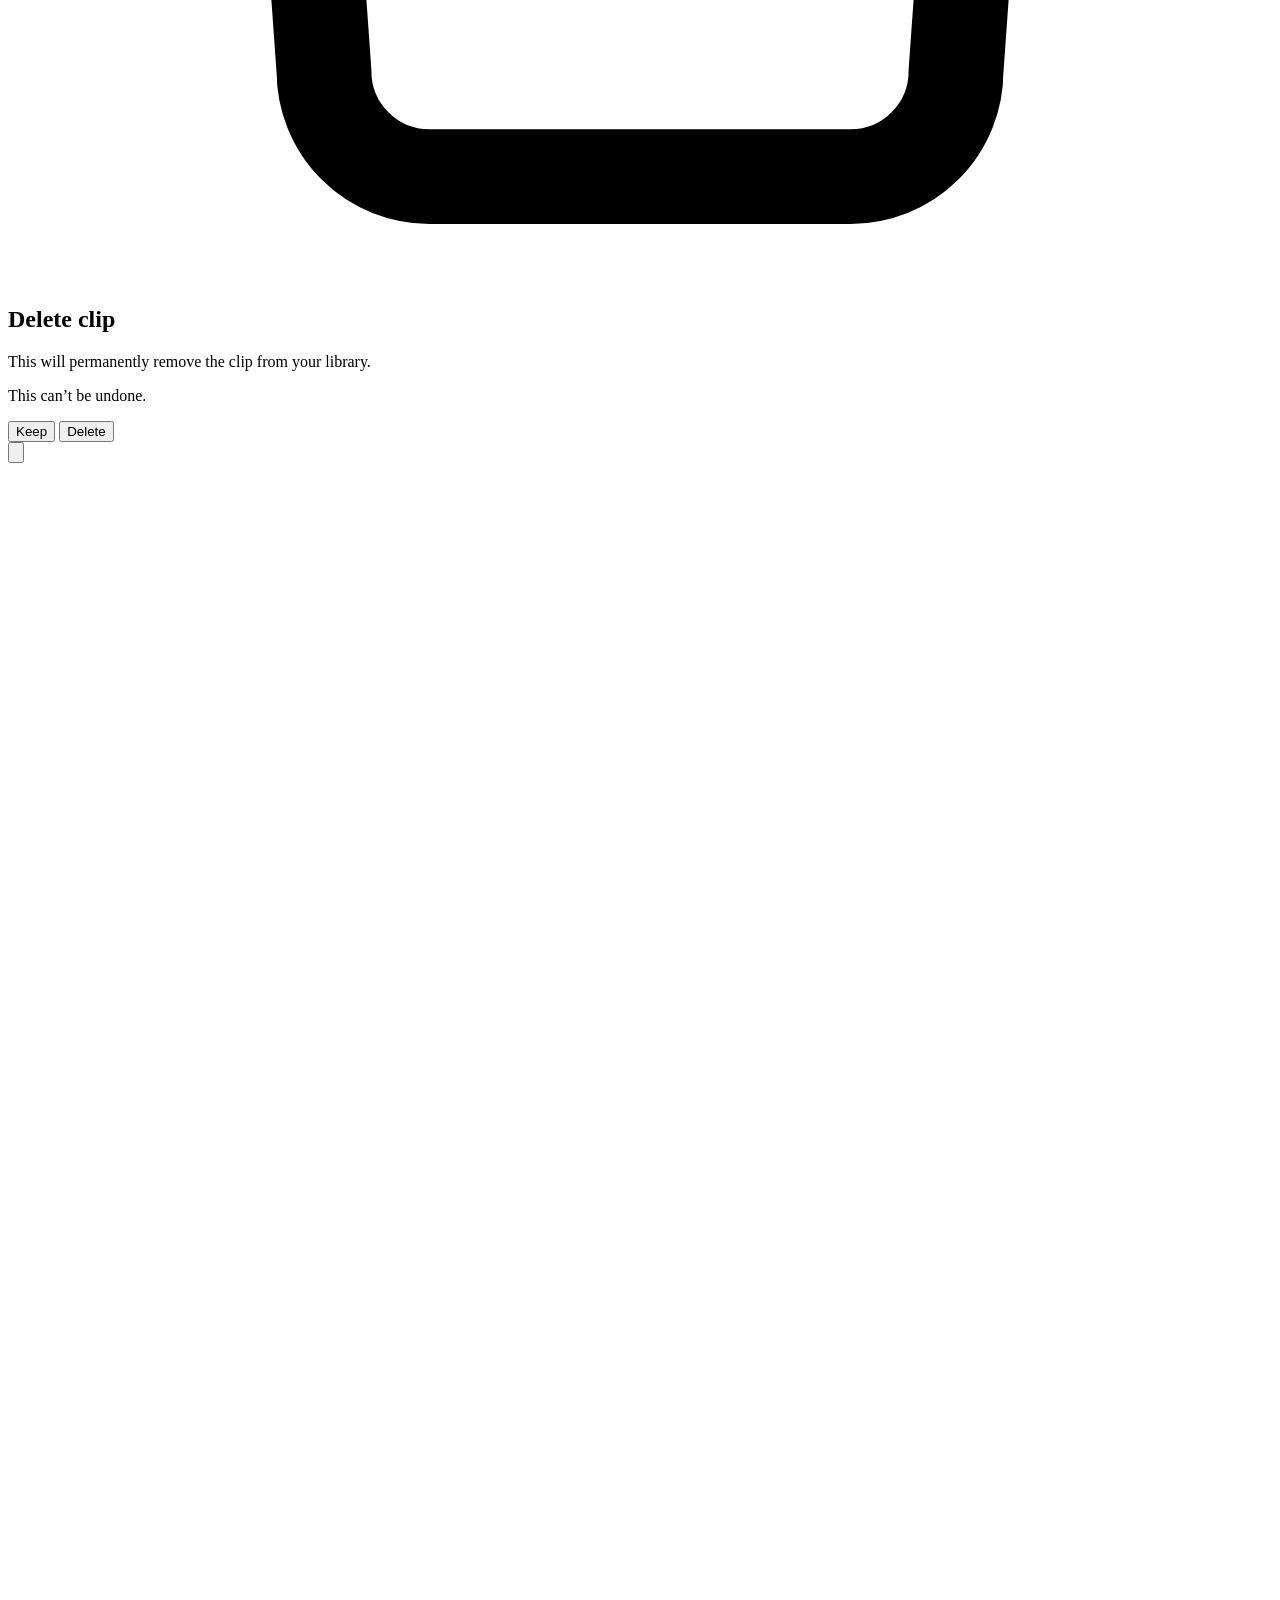
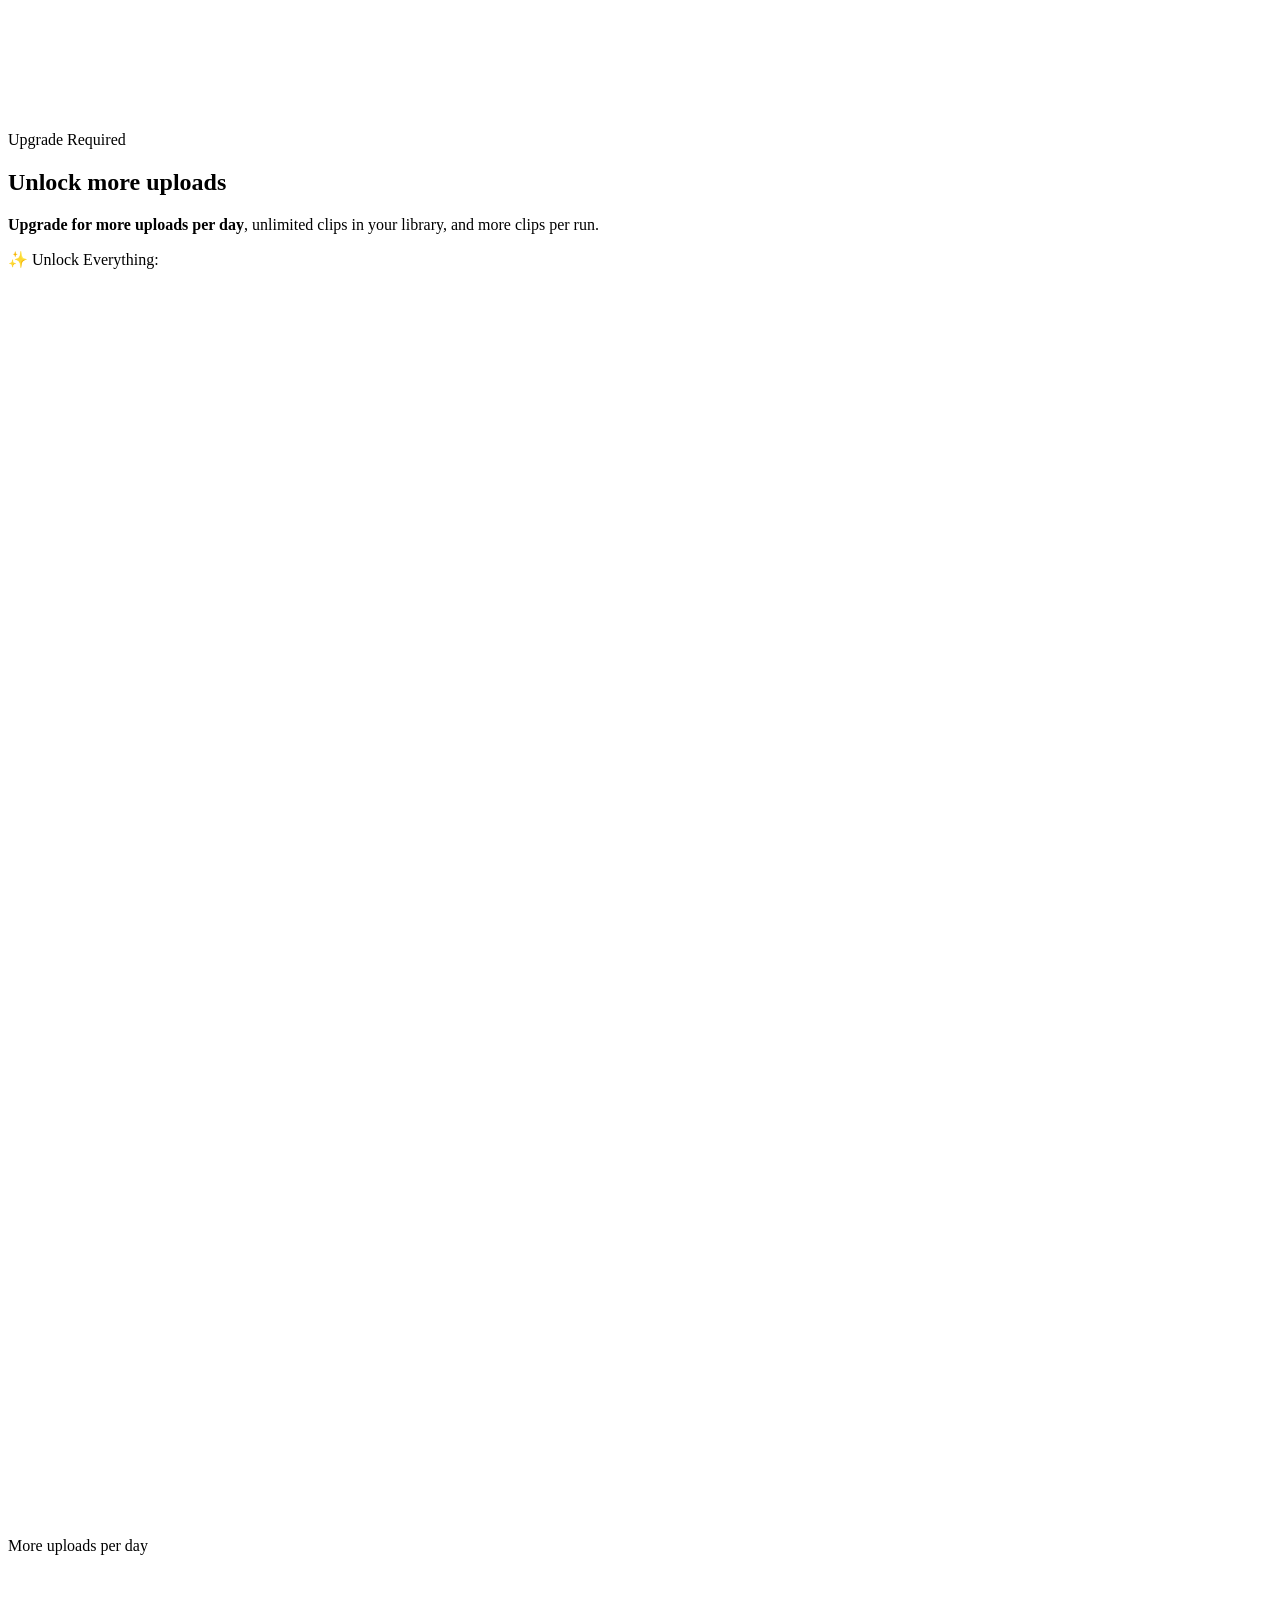
==== commit 7d836618: "deploy: subtitle market coming soon + recently used" ====
--- a/dashboard.html
+++ b/dashboard.html
@@ -8751,6 +8751,150 @@
 }
 .sub-emoji-switch.is-on::after{transform:translateX(16px);}
 .sub-preset-sub{display:none;}
+.sub-want-more{
+    display:flex;align-items:center;justify-content:center;gap:6px;
+    width:100%;margin:2px 0 0;padding:10px 12px;
+    border:0;border-radius:12px;cursor:var(--solis-preview-cursor-hand);
+    background:transparent;
+    font-family:'Plus Jakarta Sans',sans-serif;
+    font-size:12px;font-weight:700;letter-spacing:.01em;
+    color:rgba(50,38,28,.55);
+    transition:background .14s ease,color .14s ease,box-shadow .14s ease;
+}
+.sub-want-more:hover,
+.sub-want-more.is-on{
+    color:#c2410c;
+    background:linear-gradient(145deg,rgba(255,237,213,.85) 0%,rgba(254,215,170,.45) 100%);
+    box-shadow:inset 0 1px 0 rgba(255,255,255,.9),0 0 0 1px rgba(249,115,22,.18);
+}
+.sub-want-more-chev{
+    font-size:11px;font-weight:800;opacity:.7;
+    transition:transform .16s ease;
+}
+.sub-want-more.is-on .sub-want-more-chev{transform:translateX(2px);}
+.sub-market-soon{
+    margin:2px 0 4px;padding:12px 14px;border-radius:14px;
+    background:linear-gradient(145deg,rgba(255,247,237,.95),rgba(255,237,213,.55));
+    border:1px solid rgba(249,115,22,.2);
+    font-family:'Plus Jakarta Sans',sans-serif;
+}
+.sub-market-soon-kicker{
+    font-size:9px;font-weight:800;letter-spacing:.1em;text-transform:uppercase;
+    color:#c2410c;margin-bottom:4px;
+}
+.sub-market-soon-title{
+    font-size:14px;font-weight:800;color:#32261c;margin:0 0 4px;letter-spacing:-.01em;
+}
+.sub-market-soon-copy{
+    font-size:12px;font-weight:600;line-height:1.35;color:rgba(50,38,28,.58);margin:0;
+}
+.sub-acard.is-soon{
+    opacity:.72;cursor:default;position:relative;
+}
+.sub-acard.is-soon:hover{transform:none;box-shadow:none;}
+.sub-acard.is-soon .sub-aprev{filter:grayscale(.15);opacity:.85;}
+.sub-soon-badge{
+    position:absolute;top:8px;right:8px;z-index:2;
+    padding:3px 7px;border-radius:999px;
+    font-size:8px;font-weight:800;letter-spacing:.06em;text-transform:uppercase;
+    color:#9a3412;background:rgba(255,237,213,.95);
+    border:1px solid rgba(249,115,22,.35);
+    box-shadow:0 1px 4px rgba(120,90,60,.1);
+    pointer-events:none;
+}
+.sub-market-empty-recent{
+    padding:10px 6px 4px;font-size:11px;font-weight:600;
+    color:rgba(50,38,28,.42);font-family:'Plus Jakarta Sans',sans-serif;
+}
+
+.sub-text-block.forge-live{
+    --cap-fill:#fff;--cap-highlight:#ffeb00;--cap-highlight-2:#00ff4c;
+    --cap-stroke:.06em;--cap-stroke-c:#000;--cap-tracking:-.02em;
+    --cap-wrap:transparent;--cap-wrap-fg:#fff;
+    font-weight:800;letter-spacing:var(--cap-tracking);line-height:1.12;
+    text-align:center;color:var(--cap-fill);
+}
+.sub-text-block.forge-live .forge-line{
+    display:flex;flex-wrap:wrap;justify-content:center;align-items:center;
+    column-gap:.28em;row-gap:.06em;max-width:92%;margin-inline:auto;
+}
+.sub-text-block.forge-live[data-wrap="pill"] .forge-line,
+.sub-text-block.forge-live[data-wrap="box"] .forge-line,
+.sub-text-block.forge-live[data-wrap="sticker"] .forge-line{
+    background:var(--cap-wrap);color:var(--cap-wrap-fg);padding:.2em .55em;
+}
+.sub-text-block.forge-live[data-wrap="pill"] .forge-line{border-radius:999px;}
+.sub-text-block.forge-live[data-wrap="box"] .forge-line{border-radius:.42em;}
+.sub-text-block.forge-live[data-wrap="sticker"] .forge-line{border-radius:.18em;transform:rotate(-1.4deg);}
+.sub-text-block.forge-live .forge-word{
+    display:inline-block;position:relative;transform-origin:center;
+    -webkit-text-stroke:var(--cap-stroke) var(--cap-stroke-c);paint-order:stroke fill;
+    transition:transform .14s cubic-bezier(.22,1,.36,1),color .12s ease,opacity .16s ease;
+}
+.sub-text-block.forge-live[data-stroke="0"] .forge-word{-webkit-text-stroke:0;}
+.sub-text-block.forge-live[data-shadow="sm"] .forge-word{text-shadow:0 .08em .16em rgba(0,0,0,.45);}
+.sub-text-block.forge-live[data-shadow="md"] .forge-word{text-shadow:0 .12em .22em rgba(0,0,0,.55);}
+.sub-text-block.forge-live[data-shadow="lg"] .forge-word{text-shadow:.04em .08em 0 rgba(0,0,0,.85),0 .16em .28em rgba(0,0,0,.5);}
+.sub-text-block.forge-live .forge-word.is-active{color:var(--cap-highlight);transform:scale(1.1);z-index:1;}
+.sub-text-block.forge-live[data-active="box"] .forge-word.is-active{
+    color:#111;background:var(--cap-highlight);border-radius:.16em;padding:.02em .14em;
+    -webkit-text-stroke:0;text-shadow:none;
+}
+.sub-text-block.forge-live[data-active="italic"] .forge-word.is-active{font-style:italic;}
+.sub-text-block.forge-live[data-active="underline"] .forge-word.is-active{text-decoration:underline;text-underline-offset:.08em;}
+.sub-text-block.forge-live[data-active="marker"] .forge-word.is-active{
+    color:#111;-webkit-text-stroke:0;text-shadow:none;
+    background-image:linear-gradient(#ffe14d,#ffe14d);background-repeat:no-repeat;
+    background-position:0 68%;background-size:100% .62em;
+}
+.sub-text-block.forge-live[data-active="spotlight"] .forge-word{opacity:.38;transform:scale(.92);filter:blur(.4px);}
+.sub-text-block.forge-live[data-active="spotlight"] .forge-word.is-active{
+    opacity:1;transform:scale(1.18);filter:none;color:var(--cap-fill);
+}
+.sub-text-block.forge-live[data-active="none"] .forge-word.is-active{transform:none;color:inherit;}
+.sub-text-block.forge-live[data-anim="pop"] .forge-line{animation:forge-pop .22s cubic-bezier(.22,1,.36,1) both;}
+.sub-text-block.forge-live[data-anim="bounce"] .forge-line{animation:forge-bounce .42s cubic-bezier(.34,1.36,.64,1) both;}
+.sub-text-block.forge-live[data-anim="elastic"] .forge-line{animation:forge-elastic .52s cubic-bezier(.34,1.56,.64,1) both;}
+.sub-text-block.forge-live[data-anim="shake"] .forge-line{animation:forge-slam .28s cubic-bezier(.22,1,.36,1) both;}
+.sub-text-block.forge-live[data-anim="fade"] .forge-line{animation:forge-fade .24s cubic-bezier(.22,1,.36,1) both;}
+.sub-text-block.forge-live[data-anim="slide"] .forge-line{animation:forge-slide .24s cubic-bezier(.22,1,.36,1) both;}
+@keyframes forge-pop{from{opacity:0;transform:scale(.86)}60%{transform:scale(1.06)}to{opacity:1;transform:scale(1)}}
+@keyframes forge-bounce{from{opacity:0;transform:translateY(.55em) scale(.9)}58%{transform:translateY(-.12em) scale(1.08)}to{opacity:1;transform:none}}
+@keyframes forge-elastic{from{opacity:0;transform:scale(.4)}55%{transform:scale(1.18)}75%{transform:scale(.94)}to{opacity:1;transform:scale(1)}}
+@keyframes forge-slam{from{opacity:0;transform:scale(1.35) rotate(-2deg)}to{opacity:1;transform:none}}
+@keyframes forge-fade{from{opacity:0;transform:translateY(6px)}to{opacity:1;transform:none}}
+@keyframes forge-slide{from{opacity:0;transform:translateX(-.4em) skewX(-6deg)}to{opacity:1;transform:none}}
+
+.sub-anim-more-dd{
+    width:min(520px,calc(100vw - 16px));
+    padding:14px 16px;
+    max-height:min(72vh,560px);
+    overflow-y:auto;
+    overflow-x:hidden;
+    border-radius:18px;
+    display:flex !important;
+    flex-direction:column !important;
+    gap:12px;
+    background:linear-gradient(
+        145deg,
+        rgba(255,255,255,.96) 0%,
+        rgba(255,255,255,.9) 45%,
+        rgba(255,252,248,.88) 100%
+    );
+    border:1px solid rgba(255,255,255,.95);
+    border-bottom-color:rgba(200,185,170,.28);
+    border-right-color:rgba(200,185,170,.2);
+    box-shadow:
+        0 8px 28px rgba(120,90,60,.12),
+        0 2px 8px rgba(120,90,60,.06),
+        inset 0 1.5px 0 rgba(255,255,255,1),
+        inset 0 -1px 0 rgba(180,155,130,.08);
+    backdrop-filter:blur(18px) saturate(140%);
+    -webkit-backdrop-filter:blur(18px) saturate(140%);
+}
+.sub-anim-more-dd::-webkit-scrollbar{width:3px;}
+.sub-anim-more-dd::-webkit-scrollbar-thumb{background:rgba(180,155,130,.35);border-radius:4px;}
+.sub-anim-more-groups{display:flex;flex-direction:column;gap:12px;width:100%;}
 .sub-anim-dd::-webkit-scrollbar{width:3px;}
 .sub-anim-dd::-webkit-scrollbar-thumb{background:rgba(180,155,130,.35);border-radius:4px;}
 .sub-anim-sec{
@@ -10269,7 +10413,13 @@
 
     function refitOpenAnimCards(){
         if(!ddAnim?.classList.contains('open')) return;
-        ddAnim.querySelectorAll('.sub-aprev').forEach((el)=>{
+        const nodes=[
+            ...ddAnim.querySelectorAll('.sub-aprev'),
+            ...(ddAnimMore?.classList.contains('open')
+                ? [...ddAnimMore.querySelectorAll('.sub-aprev')]
+                : []),
+        ];
+        nodes.forEach((el)=>{
             try{ fitCardSample(el); }catch(_){}
         });
     }
@@ -10761,6 +10911,43 @@
         }catch(_){}
         return ANIMS;
     }
+    function captionMoreAnims(){
+        try{
+            const list=window.SolisStylePack?.moreAnims?.();
+            if(Array.isArray(list)&&list.length) return list;
+        }catch(_){}
+        return [];
+    }
+    function captionSourceLabel(src){
+        try{
+            const bag=window.SolisStylePack?.sourceLabels?.()||{};
+            if(bag[src]) return bag[src];
+        }catch(_){}
+        const map={submagic:'Submagic',opusclip:'OpusClip',vizard:'Vizard',extra:'Viral'};
+        return map[src]||'More';
+    }
+    const RECENT_PRESETS_KEY='solis_caption_recent_presets';
+    const RECENT_PRESETS_MAX=6;
+    function readRecentPresets(){
+        try{
+            const raw=localStorage.getItem(RECENT_PRESETS_KEY);
+            const list=raw?JSON.parse(raw):[];
+            return Array.isArray(list)?list.map(x=>String(x||'').toLowerCase()).filter(Boolean):[];
+        }catch(_){ return []; }
+    }
+    function rememberRecentPreset(presetId){
+        const id=String(presetId||'').toLowerCase();
+        if(!id || isMarketComingSoon(id)) return;
+        const next=[id, ...readRecentPresets().filter(x=>x!==id)].slice(0, RECENT_PRESETS_MAX);
+        try{ localStorage.setItem(RECENT_PRESETS_KEY, JSON.stringify(next)); }catch(_){}
+    }
+    function isMarketComingSoon(presetId){
+        const id=String(presetId||'').toLowerCase();
+        if(!id) return false;
+        if(captionAnims().some(a=>String(a.id).toLowerCase()===id)) return false;
+        return captionMoreAnims().some(a=>String(a.id).toLowerCase()===id)
+            || !!(window.SolisStylePack?.preset?.(id)?.forge && id!=='spotlight');
+    }
     function captionPresets(){
         try{ return window.SolisStylePack?.presets?.()||{}; }catch(_){ return {}; }
     }
@@ -10771,14 +10958,57 @@
         }catch(_){}
         return type==='none'?'none':'none';
     }
+    function applyForgeLiveRecipe(host, pack){
+        if(!host||!pack) return;
+        host.classList.add('forge-live');
+        const stroke=Number(pack.stroke);
+        const shadow=String(pack.shadow||'none').toLowerCase();
+        let sh='none';
+        if(shadow==='sm'||shadow==='outline') sh='sm';
+        else if(shadow==='md'||shadow==='thick-outline') sh='md';
+        else if(shadow==='lg') sh='lg';
+        host.dataset.active=String(pack.active_mode||'color');
+        host.dataset.anim=String(pack.line_anim||'pop');
+        host.dataset.wrap=String(pack.wrap||'none');
+        host.dataset.shadow=sh;
+        host.dataset.stroke=(Number.isFinite(stroke)&&stroke<=0)?'0':'1';
+        host.dataset.case=String(pack.case_mode||'as-is');
+        host.style.setProperty('--cap-fill', pack.color||'#ffffff');
+        host.style.setProperty('--cap-highlight', pack.highlight||pack.color||'#ffeb00');
+        host.style.setProperty('--cap-highlight-2', pack.highlight2||pack.highlight||'#00ff4c');
+        host.style.setProperty('--cap-stroke', `${Math.max(0, Number.isFinite(stroke)?stroke:0.7)*0.085}em`);
+        host.style.setProperty('--cap-stroke-c', '#000000');
+        host.style.setProperty('--cap-tracking', '-0.02em');
+        host.style.setProperty('--cap-wrap', pack.wrap_fill||pack.fill||'transparent');
+        host.style.setProperty('--cap-wrap-fg', pack.wrap_color||pack.color||'#ffffff');
+        const cas=String(pack.case_mode||'as-is');
+        host.style.textTransform=cas==='upper'?'uppercase':(cas==='lower'?'lowercase':'none');
+        host.style.textShadow='none';
+        host.style.color=pack.wrap_color||pack.color||'#fff';
+    }
+    function clearForgeLiveRecipe(host){
+        if(!host) return;
+        host.classList.remove('forge-live');
+        ['active','anim','wrap','shadow','stroke','case'].forEach(k=>{
+            try{ delete host.dataset[k]; }catch(_){}
+        });
+        ['--cap-fill','--cap-highlight','--cap-highlight-2','--cap-stroke','--cap-stroke-c','--cap-tracking','--cap-wrap','--cap-wrap-fg'].forEach(v=>{
+            try{ host.style.removeProperty(v); }catch(_){}
+        });
+    }
     function applyCaptionPreset(presetId, block){
         const pack=window.SolisStylePack?.preset?.(presetId)
             || captionPresets()[presetId]
             || captionPresets()[String(presetId||'').toLowerCase()];
         if(!pack) return null;
         activeCaptionPresetId=String(presetId||pack.anim||'').toLowerCase();
+        if(isMarketComingSoon(activeCaptionPresetId)){
+            return null;
+        }
+        rememberRecentPreset(activeCaptionPresetId);
+        const engine=previewEngineForPreset(activeCaptionPresetId, pack, null);
         const host=block||active||animPinnedBlock;
-        curAnim=pack.anim;
+        curAnim=engine;
         curFont=pack.font;
         curShadow=pack.shadow||'none';
         curTextCol=pack.color||'#ffffff';
@@ -10786,7 +11016,7 @@
             curHighlightCol=pack.highlight;
             if(host){
                 host.dataset.subHighlight=pack.highlight;
-                const key=accentStorageKey(pack.anim);
+                const key=accentStorageKey(engine);
                 if(key) host.dataset[key]=pack.highlight;
             }
         }else{
@@ -10794,14 +11024,19 @@
             if(host) delete host.dataset.subHighlight;
         }
         if(host){
-            host.dataset.subAnim=pack.anim;
+            host.dataset.subAnim=engine;
             host.dataset.captionPreset=activeCaptionPresetId;
             host.dataset.wordsPerChunk=String(pack.words_per_chunk||3);
             host.style.fontFamily=fontStack(pack.font);
             host.style.fontWeight=fontWeightFor(pack.font);
             host.style.borderRadius='12px';
-            if(pack.anim==='beast') applyBeastDefaults(host);
-            else if(pack.anim==='popcolor'){
+            if(pack.forge || pack.anim==='forge' || pack.active_mode){
+                applyForgeLiveRecipe(host, pack);
+            }else{
+                clearForgeLiveRecipe(host);
+            }
+            if(engine==='beast' && !(pack.forge||pack.anim==='forge')) applyBeastDefaults(host);
+            else if(engine==='popcolor' && !(pack.forge||pack.anim==='forge')){
                 host.style.letterSpacing='.5px';
                 host.style.textTransform='uppercase';
                 host.style.fontWeight='900';
@@ -10813,7 +11048,7 @@
                     syncWordsPerChunkFromSize(host, contEl);
                 }catch(_){}
                 try{ document.fonts?.load?.("900 48px 'Montserrat'"); }catch(_){}
-            }else{
+            }else if(!(pack.forge||pack.anim==='forge')){
                 host.style.letterSpacing='-.015em';
                 host.style.textTransform='';
                 host.style.textShadow=curShadow!=='none'?shadowCss(curShadow):'none';
@@ -10831,7 +11066,18 @@
         if(a==='rectangle'||a==='bounce'||a==='box') return 'static';
         if(a==='impact') return 'karaoke';
         if(a==='pop color'||a==='hormozi') return 'popcolor';
+        if(a==='spotlight'||a==='forge'){
+            return a;
+        }
         return a||'static';
+    }
+    function previewEngineForPreset(presetId, pack, an){
+        const p=pack||captionPresets()[presetId]||window.SolisStylePack?.preset?.(presetId)||null;
+        const preview=String(p?.preview_anim||an?.preview_anim||'').toLowerCase();
+        if(preview) return normalizeSubtitleAnim(preview)==='forge' ? 'blur' : preview;
+        const anim=String(p?.anim||an?.anim||presetId||'').toLowerCase();
+        if(anim==='forge'||anim==='spotlight') return 'blur';
+        return normalizeSubtitleAnim(anim);
     }
     const TCOLS=['#ffffff','#FF6A3D','#facc15','#80DE4A','#3B82F6'];
     const BGCOLS=['#ffffff','#FF6A3D','#3b82f6'];
@@ -10874,7 +11120,7 @@
     const SH={none:'none'};
     Object.defineProperty(SH,'outline',{get(){ return shadowCss('outline'); },enumerable:true});
     Object.defineProperty(SH,'thick-outline',{get(){ return shadowCss('thick-outline'); },enumerable:true});
-    let pill,ddFont,ddColor,ddAnim,posBadge,guideH,guideV,halfLine;
+    let pill,ddFont,ddColor,ddAnim,ddAnimMore,posBadge,guideH,guideV,halfLine;
     let active=null,curAnim=null,animIvs=[],animFullIv=null,animFullRunner=null,animPreviewSavedText=null,animPreviewActiveId=null,animPreviewLeaveT=null,animPreviewSwapT=null,animLivePinned=false,animPinnedBlock=null,animPreviewPillFreeze=null,subPillPosFreeze=null,curFont='Montserrat',curShadow='none',curTextCol='#ffffff',curHighlightCol=null,bgCol=null,previewTextCol=null,previewHighlightCol=undefined,previewBgCol=undefined,previewShadow=null,shadowPreviewSaved=undefined,openDdBeforeDrag=null,colorTarget='text',spectrumHue=18;
     let pendingSubMem=null,subMemGhost=null,subMemActions=null,subMemCooldownUntil=0;
 
@@ -10934,6 +11180,10 @@
 
         ddAnim=document.createElement('div'); ddAnim.className='sub-dropdown sub-anim-dd'; ddAnim.id='subDdAnim';
         document.body.appendChild(ddAnim);
+        ddAnimMore=document.createElement('div');
+        ddAnimMore.className='sub-dropdown sub-anim-more-dd';
+        ddAnimMore.id='subDdAnimMore';
+        document.body.appendChild(ddAnimMore);
 
         posBadge=document.createElement('div'); posBadge.className='sub-posbadge'; posBadge.id='subPosBadge';
         document.body.appendChild(posBadge);
@@ -12544,6 +12794,32 @@
         container?.classList?.remove('k-running');
     }
 
+    function paintForgeChunk(container, words, activeIdx, live){
+        container.textContent='';
+        if(live) container.className='sub-text-inner sub-chunk-line forge-line';
+        else container.className='sub-aprev forge-line';
+        container.style.color='';
+        container.style.textShadow='none';
+        container.style.whiteSpace='normal';
+        container.style.lineHeight='1.12';
+        container.style.textAlign='center';
+        const list=(words&&words.length)?words.slice():['Subtitles'];
+        const spans=[];
+        list.forEach((w,i)=>{
+            const span=document.createElement('span');
+            span.className='forge-word'+(i===activeIdx?' is-active':'');
+            span.textContent=String(w||'');
+            container.appendChild(span);
+            spans.push(span);
+        });
+        return spans;
+    }
+    function paintForgeActive(spans, activeIdx){
+        (spans||[]).forEach((span,i)=>{
+            if(!span) return;
+            span.classList.toggle('is-active', i===activeIdx);
+        });
+    }
     function paintStaticChunk(container, words, live, block){
         container.textContent='';
         applyCaptionFont(container, live);
@@ -12675,6 +12951,10 @@
         }
 
         function paintStep(idx, animate){
+            if(block?.classList?.contains('forge-live')){
+                paintForgeActive(wordSpans, idx);
+                return;
+            }
             if(an.id==='sticker'){
                 paintStickerConnected(container, chunkWords, idx, {live, animate});
                 return;
@@ -12697,7 +12977,7 @@
             karaokeHold=0;
             swapping=false;
             clearChunkTimer();
-            container.classList.remove('k-line','k-running','sub-merged-fill','sub-chunk-out','sub-chunk-in','sticker-mode','sub-reaction-solo','sub-bounce-chunk','sub-beast-line','sub-static-line');
+            container.classList.remove('k-line','k-running','sub-merged-fill','sub-chunk-out','sub-chunk-in','sticker-mode','sub-reaction-solo','sub-bounce-chunk','sub-beast-line','sub-static-line','forge-line');
             try{
                 container.removeAttribute('style');
             }catch(_){
@@ -12715,6 +12995,18 @@
                     block.style.removeProperty('width');
                     block.style.minWidth='';
                 }
+            }
+
+            if(live && block?.classList?.contains('forge-live') && !isRx){
+                wordSpans=paintForgeChunk(container, words, 0, true);
+                try{
+                    const anim=block.dataset.anim||'pop';
+                    block.dataset.anim='';
+                    void block.offsetWidth;
+                    block.dataset.anim=anim;
+                }catch(_){}
+                if(popIn) bumpChunkIn(container);
+                return;
             }
 
             if(an.id==='karaoke' && !isRx){
@@ -13693,8 +13985,52 @@
         block._startOverlayEdit=startEdit;
     }
 
+    function resolveAnimMeta(animId){
+        const id=String(animId||'').toLowerCase();
+        if(!id) return null;
+        let an=captionAnims().find(a=>a.id===id);
+        if(an){
+            const pack=captionPresets()[id]||window.SolisStylePack?.preset?.(id);
+            if(pack?.forge || an.anim==='forge' || an.preview_anim){
+                return {
+                    ...an,
+                    id: previewEngineForPreset(id, pack, an),
+                    name: (pack&&pack.name)||an.name,
+                    fixedWpc: an.fixedWpc||pack?.words_per_chunk,
+                    _presetId: id,
+                };
+            }
+            return an;
+        }
+        an=captionMoreAnims().find(a=>a.id===id);
+        if(an){
+            const engine=previewEngineForPreset(an.id, captionPresets()[an.id], an);
+            return {
+                ...an,
+                id: engine,
+                name: an.name,
+                fixedWpc: an.fixedWpc,
+                _presetId: an.id,
+            };
+        }
+        const pack=captionPresets()[id]||window.SolisStylePack?.preset?.(id);
+        if(pack){
+            const engine=previewEngineForPreset(id, pack, null);
+            return {
+                id: engine,
+                name: pack.name||id,
+                fixedWpc: pack.words_per_chunk||null,
+                borderRadius: '12px',
+                _presetId: id,
+            };
+        }
+        const engines=['karaoke','popcolor','blur','static','fade','beast'];
+        if(engines.includes(id)) return { id, name: id, borderRadius: '12px' };
+        return null;
+    }
+
     function showAnimFullPreview(animId, previewOpts){
-        const an=captionAnims().find(a=>a.id===animId);
+        const an=resolveAnimMeta(animId);
         const block=previewOpts?.block||active||animPinnedBlock;
         if(!an||!block||isOverlayText(block))return;
 
@@ -14167,31 +14503,35 @@
         ddAnim.appendChild(head);
 
         function makeCard(an){
-            const pack=captionPresets()[an.id]||window.SolisStylePack?.preset?.(an.id)||null;
+            const presetId=String(an.id||'').toLowerCase();
+            const pack=captionPresets()[presetId]||window.SolisStylePack?.preset?.(presetId)||null;
+            const engineId=previewEngineForPreset(presetId, pack, an);
             const card=document.createElement('div');
             card.className='sub-acard';
-            card.dataset.aid=an.id;
-            if(curAnim===an.id) card.classList.add('on');
-            if(highlightId && an.id===highlightId) card.classList.add('sub-mem-pick');
+            card.dataset.aid=presetId;
+            if(activeCaptionPresetId===presetId || (!activeCaptionPresetId && curAnim===engineId && presetId===engineId)){
+                card.classList.add('on');
+            }
+            if(highlightId && presetId===highlightId) card.classList.add('sub-mem-pick');
             const prev=document.createElement('div'); prev.className='sub-aprev';
             const nm=document.createElement('div'); nm.className='sub-aname';
             nm.textContent=(pack&&pack.name)||an.name;
             card.appendChild(prev);
             card.appendChild(nm);
 
-            const cardFont=pack?.font||(an.id==='beast'?'Komika Axis':'Montserrat');
+            const cardFont=pack?.font||(engineId==='beast'?'Komika Axis':'Montserrat');
             const cardWpc=pack?.words_per_chunk||(an.fixedWpc||ANIM_SAMPLE_WPC);
             const sampleWords=subtitleLoopWords().slice(
                 0,
-                an.id==='beast' ? 8 : (an.id==='popcolor' ? 8 : Math.max(CARD_WPC_MAX, ANIM_SAMPLE_WPC*2))
+                engineId==='beast' ? 8 : (engineId==='popcolor' ? 8 : Math.max(CARD_WPC_MAX, ANIM_SAMPLE_WPC*2))
             );
 
             prev.style.fontFamily=fontStack(cardFont);
-            prev.style.fontWeight=an.id==='popcolor' ? '900' : fontWeightFor(cardFont);
-            if(an.id==='popcolor'||an.id==='beast'){
+            prev.style.fontWeight=engineId==='popcolor' ? '900' : fontWeightFor(cardFont);
+            if(engineId==='popcolor'||engineId==='beast'){
                 prev.style.textTransform='uppercase';
             }
-            if(an.id==='popcolor'){
+            if(engineId==='popcolor'){
                 try{ document.fonts?.load?.("900 48px 'Montserrat'"); }catch(_){}
                 prev.dataset.aid='popcolor';
                 prev.style.setProperty('--bounce-stroke', '2.5px');
@@ -14201,7 +14541,7 @@
                 prev.style.fontWeight='900';
             }
 
-            const runner=createAnimPreviewLoop(prev, an, {
+            const runner=createAnimPreviewLoop(prev, { ...an, id: engineId, name: an.name }, {
                 live:false,
                 card:true,
                 words: sampleWords,
@@ -14220,7 +14560,7 @@
                 softStopAnimPreview();
                 const offset=teachDemoOffset;
                 teachDemoOffset+=Math.max(2, cardWpc);
-                showAnimFullPreview(an.id, {
+                showAnimFullPreview(presetId, {
                     noMenu: !phone.classList.contains('selected'),
                     block: phone,
                     forceFreeRun: true,
@@ -14233,7 +14573,7 @@
             });
             card.addEventListener('mouseleave',(e)=>{
                 const to=e.relatedTarget;
-                if(to && ddAnim?.contains(to)) return;
+                if(to && (ddAnim?.contains(to) || ddAnimMore?.contains(to))) return;
                 scheduleStopAnimFullPreview();
             });
             card.addEventListener('click',(e)=>{
@@ -14249,15 +14589,15 @@
                     try{ select(phone); }catch(_){}
                 }
                 const memPending=!!(pendingSubMem || window.__solisPendingSubMem);
-                applyCaptionPreset(an.id, active||phone);
+                applyCaptionPreset(presetId, active||phone);
                 animLivePinned=true;
-                ddAnim.querySelectorAll('.sub-acard').forEach(c=>{
+                document.querySelectorAll('.sub-acard').forEach(c=>{
                     c.classList.remove('on');
                     c.classList.remove('sub-mem-pick');
                 });
                 card.classList.add('on');
                 softStopAnimPreview();
-                showAnimFullPreview(an.id, {
+                showAnimFullPreview(presetId, {
                     wordsPerChunk: pack?.words_per_chunk||an.fixedWpc||null,
                 });
                 try{ if(typeof window.collectSubtitleStyle==='function') window.collectSubtitleStyle(); }catch(_){}
@@ -14270,7 +14610,7 @@
                     try{
                         acceptSubtitleMemorySuggest({
                             fromPresetPick: true,
-                            pickedAnim: an.id,
+                            pickedAnim: presetId,
                         });
                     }catch(_){}
                 }
@@ -14283,10 +14623,167 @@
         captionAnims().forEach(an=>grid.appendChild(makeCard(an)));
         ddAnim.appendChild(grid);
 
+        const moreBtn=document.createElement('button');
+        moreBtn.type='button';
+        moreBtn.className='sub-want-more';
+        moreBtn.id='subWantMoreSubs';
+        moreBtn.innerHTML=`<span>Subtitle market</span><span class="sub-want-more-chev" aria-hidden="true">›</span>`;
+        if(ddAnimMore?.classList.contains('open')) moreBtn.classList.add('is-on');
+        moreBtn.addEventListener('click',(e)=>{
+            e.preventDefault();
+            e.stopPropagation();
+            toggleAnimMorePanel();
+        });
+        ddAnim.appendChild(moreBtn);
+
+        if(ddAnimMore?.classList.contains('open')){
+            buildAnimMoreDD({ cardRuns, makeCard });
+        }
+
         const tick=()=>{ cardRuns.forEach(fn=>{ try{fn();}catch(_){} }); };
         setTimeout(()=>{ tick(); refitOpenAnimCards(); },40);
         setTimeout(refitOpenAnimCards, 120);
         animIvs.push(setInterval(tick,720));
+    }
+
+    function makeComingSoonCard(an){
+        const presetId=String(an.id||'').toLowerCase();
+        const pack=captionPresets()[presetId]||window.SolisStylePack?.preset?.(presetId)||null;
+        const engineId=previewEngineForPreset(presetId, pack, an);
+        const card=document.createElement('div');
+        card.className='sub-acard is-soon';
+        card.dataset.aid=presetId;
+        card.title='Coming soon to the market';
+        const badge=document.createElement('span');
+        badge.className='sub-soon-badge';
+        badge.textContent='Soon';
+        const prev=document.createElement('div'); prev.className='sub-aprev';
+        const nm=document.createElement('div'); nm.className='sub-aname';
+        nm.textContent=(pack&&pack.name)||an.name;
+        card.appendChild(badge);
+        card.appendChild(prev);
+        card.appendChild(nm);
+        const cardFont=pack?.font||'Montserrat';
+        const cardWpc=pack?.words_per_chunk||(an.fixedWpc||ANIM_SAMPLE_WPC);
+        const sampleWords=subtitleLoopWords().slice(0, Math.max(4, cardWpc*2));
+        prev.style.fontFamily=fontStack(cardFont);
+        prev.style.fontWeight=fontWeightFor(cardFont);
+        try{
+            const runner=createAnimPreviewLoop(prev, { ...an, id: engineId, name: an.name }, {
+                live:false, card:true, words: sampleWords, wordsPerChunk: cardWpc,
+            });
+            window._animCardRunners.push(runner);
+        }catch(_){}
+        card.addEventListener('click',(e)=>{
+            e.preventDefault();
+            e.stopPropagation();
+        });
+        return card;
+    }
+
+    function buildAnimMoreDD(opts){
+        if(!ddAnimMore) return;
+        const makeCard=opts?.makeCard;
+        const moreList=captionMoreAnims();
+        ddAnimMore.innerHTML='';
+
+        const head=document.createElement('div');
+        head.className='sub-preset-head';
+        head.innerHTML=`<div class="sub-preset-title">Subtitle market</div>`;
+        ddAnimMore.appendChild(head);
+
+        const soon=document.createElement('div');
+        soon.className='sub-market-soon';
+        soon.innerHTML=`
+            <div class="sub-market-soon-kicker">Market</div>
+            <div class="sub-market-soon-title">Coming soon to the market</div>
+            <p class="sub-market-soon-copy">Hormozi, Marker Swipe, Hook, and more styles are on the way. Your core presets stay available.</p>
+        `;
+        ddAnimMore.appendChild(soon);
+
+        const recentSec=document.createElement('div');
+        recentSec.className='sub-anim-sec';
+        const recentLab=document.createElement('div');
+        recentLab.className='sub-anim-sec-label';
+        recentLab.textContent='Recently used';
+        recentSec.appendChild(recentLab);
+        const recentIds=readRecentPresets().filter(id=>!isMarketComingSoon(id));
+        const recentGrid=document.createElement('div');
+        recentGrid.className='sub-anim-grid';
+        if(recentIds.length && typeof makeCard==='function'){
+            recentIds.forEach((id)=>{
+                const an=captionAnims().find(a=>String(a.id).toLowerCase()===id)
+                    || { id, name: (captionPresets()[id]?.name||id), anim: captionPresets()[id]?.anim||id };
+                recentGrid.appendChild(makeCard(an));
+            });
+        }else{
+            const empty=document.createElement('div');
+            empty.className='sub-market-empty-recent';
+            empty.textContent='Pick a preset — it’ll show up here.';
+            recentSec.appendChild(empty);
+        }
+        if(recentIds.length) recentSec.appendChild(recentGrid);
+        ddAnimMore.appendChild(recentSec);
+
+        if(moreList.length){
+            const groups=document.createElement('div');
+            groups.className='sub-anim-more-groups';
+            const byGroup={};
+            moreList.forEach((an)=>{
+                const g=String(an.group||an.source||'extra');
+                if(!byGroup[g]) byGroup[g]=[];
+                byGroup[g].push(an);
+            });
+            const order=['submagic','opusclip','vizard','extra'];
+            const keys=[...order.filter(k=>byGroup[k]), ...Object.keys(byGroup).filter(k=>!order.includes(k))];
+            keys.forEach((g)=>{
+                const sec=document.createElement('div');
+                sec.className='sub-anim-sec';
+                const lab=document.createElement('div');
+                lab.className='sub-anim-sec-label';
+                lab.textContent=`${captionSourceLabel(g)} · Coming soon`;
+                sec.appendChild(lab);
+                const grid=document.createElement('div');
+                grid.className='sub-anim-grid';
+                byGroup[g].forEach((an)=>grid.appendChild(makeComingSoonCard(an)));
+                sec.appendChild(grid);
+                groups.appendChild(sec);
+            });
+            ddAnimMore.appendChild(groups);
+        }
+
+        if(ddAnimMore.classList.contains('open')){
+            setTimeout(()=>{
+                try{
+                    ddAnimMore.querySelectorAll('.sub-aprev').forEach((el)=>{
+                        try{ fitCardSample(el); }catch(_){}
+                    });
+                }catch(_){}
+            },40);
+        }
+    }
+
+    function toggleAnimMorePanel(){
+        if(!ddAnim || !ddAnimMore) return;
+        if(ddAnimMore.classList.contains('open')){
+            closeAnimMorePanel();
+            try{ placeOpenDd(); }catch(_){}
+            return;
+        }
+        ddAnimMore.classList.add('open','is-swap-in');
+        buildAnimDD({ fetch:false });
+        document.getElementById('subWantMoreSubs')?.classList.add('is-on');
+        requestAnimationFrame(()=>{
+            placeOpenDd();
+            refitOpenAnimCards();
+        });
+        setTimeout(()=>ddAnimMore.classList.remove('is-swap-in'),180);
+    }
+
+    function closeAnimMorePanel(){
+        if(!ddAnimMore) return;
+        ddAnimMore.classList.remove('open','is-dragging','is-swap-in');
+        document.getElementById('subWantMoreSubs')?.classList.remove('is-on');
     }
 
     function wireButtons(){
@@ -14340,7 +14837,7 @@
                 if(curAnim) setTimeout(()=>showAnimFullPreview(curAnim),40);
             },
         });
-        [ddFont, ddColor, ddAnim].forEach((dd)=>{
+        [ddFont, ddColor, ddAnim, ddAnimMore].forEach((dd)=>{
             if(!dd || dd.dataset.pillHoverBound==='1') return;
             dd.dataset.pillHoverBound='1';
             dd.addEventListener('pointerenter',()=>{
@@ -14379,7 +14876,7 @@
             try{ window.syncPillAnimNudge?.(); }catch(_){}
         });
         document.addEventListener('mousedown',e=>{
-            if(pill.contains(e.target)||ddFont.contains(e.target)||ddColor.contains(e.target)||ddAnim.contains(e.target))return;
+            if(pill.contains(e.target)||ddFont.contains(e.target)||ddColor.contains(e.target)||ddAnim.contains(e.target)||ddAnimMore?.contains(e.target))return;
             if(e.target.closest('.sub-resize-handle'))return;
             if(e.target.closest('#subMemActions,.sub-mem-actions,.sub-mem-ghost'))return;
             if(active&&active.contains(e.target))return;
@@ -14562,9 +15059,13 @@
         const pad=10;
         const phone=document.getElementById('templateVideoPreview');
         const pR=phone?.getBoundingClientRect?.();
-
-        let left=mR.left+(mR.width-dW)/2;
-        left=Math.max(pad, Math.min(left, vp.w-dW-pad));
+        const moreOpen=dd===ddAnim && ddAnimMore?.classList.contains('open');
+        const moreW=moreOpen ? (ddAnimMore.offsetWidth||320) : 0;
+        const pairGap=10;
+        const totalW=dW + (moreOpen ? pairGap+moreW : 0);
+
+        let left=mR.left+(mR.width-totalW)/2;
+        left=Math.max(pad, Math.min(left, vp.w-totalW-pad));
 
         const spaceBelow=vp.h-(mR.bottom+gap)-pad;
         const spaceAbove=mR.top-gap-pad;
@@ -14586,27 +15087,51 @@
 
         if(pR && pR.width>40){
             const overlapsPhone=!(
-                left+dW<=pR.left+2
+                left+totalW<=pR.left+2
                 || left>=pR.right-2
                 || top+dH<=pR.top+2
                 || top>=pR.bottom-2
             );
             if(overlapsPhone){
                 const rightOfPhone=pR.right+gap;
-                const leftOfPhone=pR.left-dW-gap;
-                const canRight=rightOfPhone+dW<=vp.w-pad;
+                const leftOfPhone=pR.left-totalW-gap;
+                const canRight=rightOfPhone+totalW<=vp.w-pad;
                 const canLeft=leftOfPhone>=pad;
                 const pillCx=mR.left+mR.width/2;
                 const phoneCx=pR.left+pR.width/2;
                 if(pillCx>=phoneCx && canRight) left=rightOfPhone;
                 else if(canLeft) left=leftOfPhone;
                 else if(canRight) left=rightOfPhone;
-                left=Math.max(pad, Math.min(left, vp.w-dW-pad));
+                left=Math.max(pad, Math.min(left, vp.w-totalW-pad));
+            }
+        }
+
+        let coreLeft=left;
+        let moreLeft=left+dW+pairGap;
+        if(moreOpen){
+            const roomRight=vp.w-pad-(left+dW+pairGap);
+            const roomLeft=left-pad;
+            if(roomRight>=moreW-4){
+                coreLeft=left;
+                moreLeft=left+dW+pairGap;
+            }else if(roomLeft>=moreW-4){
+                moreLeft=left;
+                coreLeft=left+moreW+pairGap;
+            }else{
+                coreLeft=left;
+                moreLeft=Math.max(pad, Math.min(left+dW+pairGap, vp.w-moreW-pad));
             }
         }
 
         dd.style.top=Math.round(top)+'px';
-        dd.style.left=Math.round(left)+'px';
+        dd.style.left=Math.round(coreLeft)+'px';
+        if(moreOpen && ddAnimMore){
+            const moreH=ddAnimMore.offsetHeight||dH;
+            let moreTop=top;
+            if(moreTop+moreH>vp.h-pad) moreTop=Math.max(pad, vp.h-moreH-pad);
+            ddAnimMore.style.top=Math.round(moreTop)+'px';
+            ddAnimMore.style.left=Math.round(moreLeft)+'px';
+        }
     }
 
     function openDD(dd,btn){
@@ -14617,6 +15142,7 @@
                     stopAnimFullPreview(true);
                 }
                 stopAnimCardLoops();
+                closeAnimMorePanel();
             }
             if(prev===ddColor) closePlusPop();
             prev.classList.add('is-swap-out');
@@ -14677,8 +15203,9 @@
                 if(!animLivePinned) stopAnimFullPreview(true);
                 else softStopAnimPreview();
                 stopAnimCardLoops();
+                closeAnimMorePanel();
                 if(animLivePinned&&curAnim&&active&&!isOverlayText(active)){
-                    requestAnimationFrame(()=>showAnimFullPreview(curAnim));
+                    requestAnimationFrame(()=>showAnimFullPreview(activeCaptionPresetId||curAnim));
                 }
             }
             d.classList.remove('open','is-dragging','is-swap-out','is-swap-in');
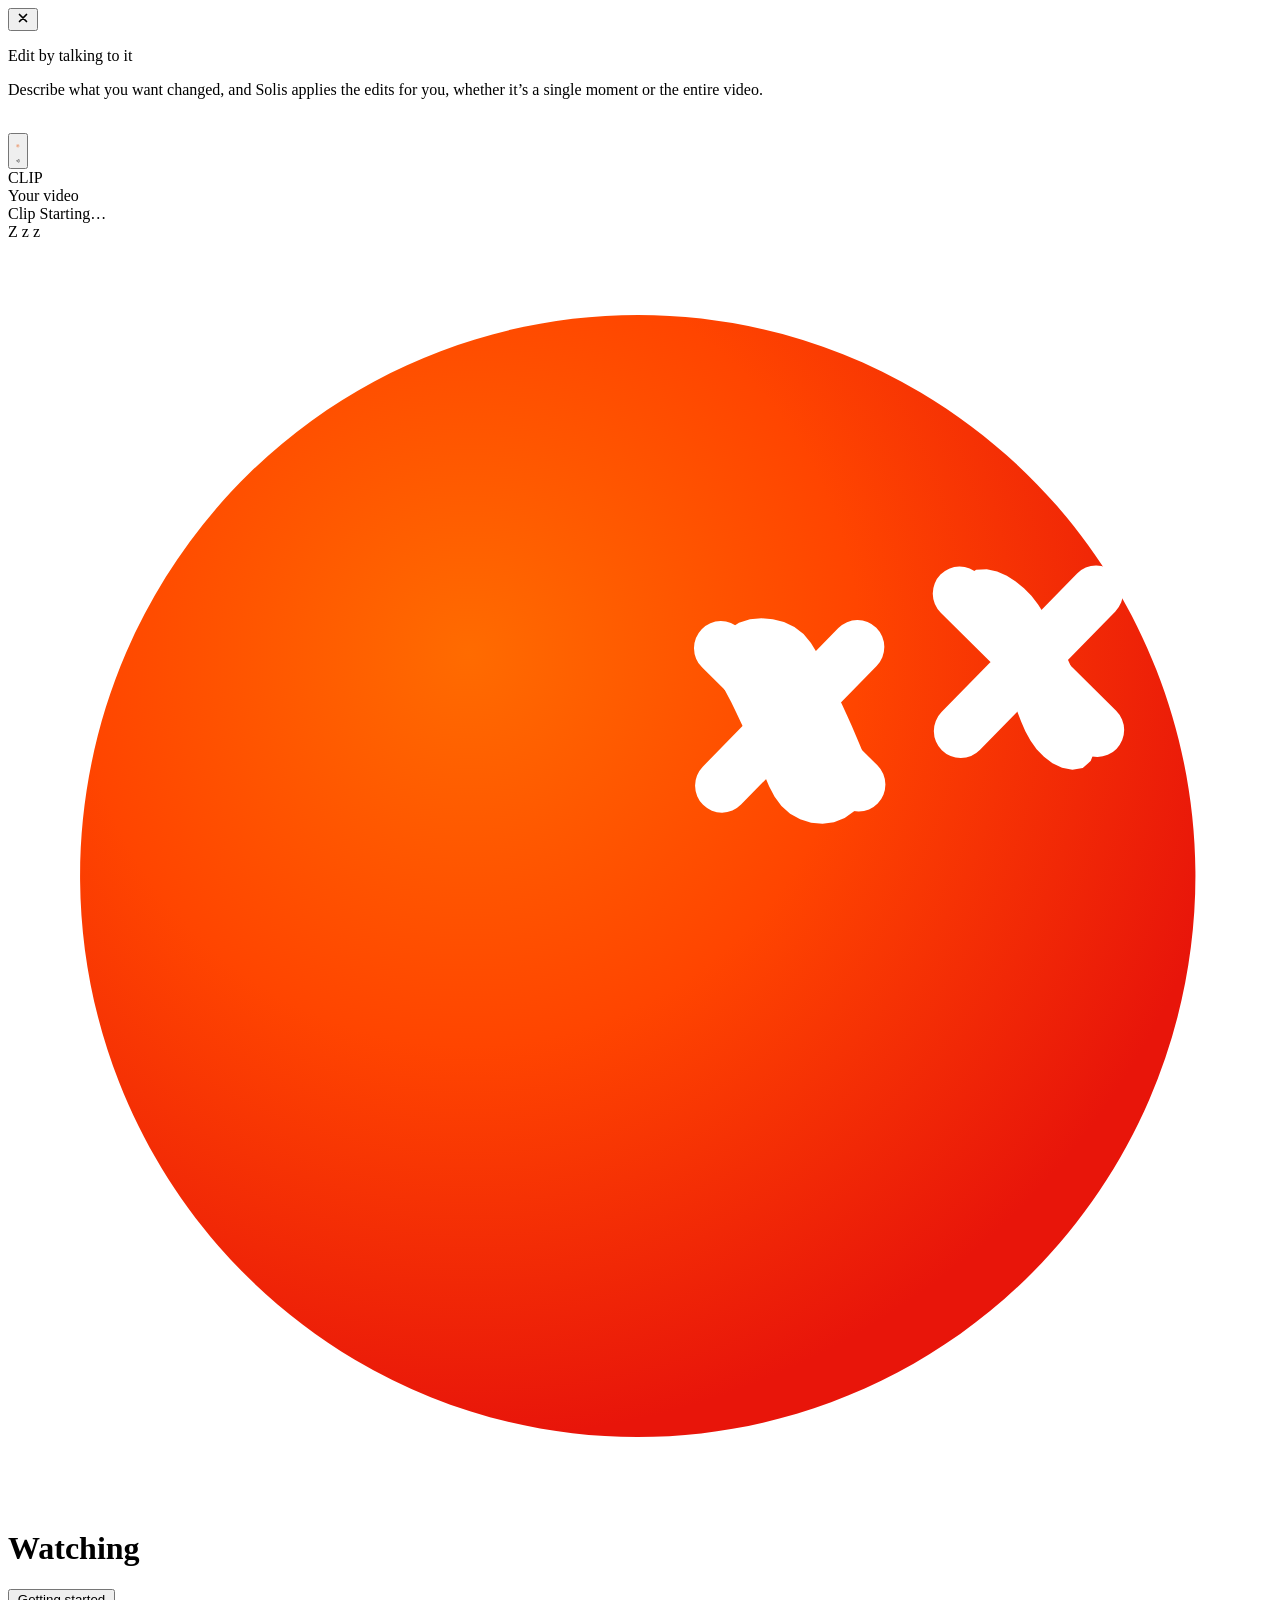
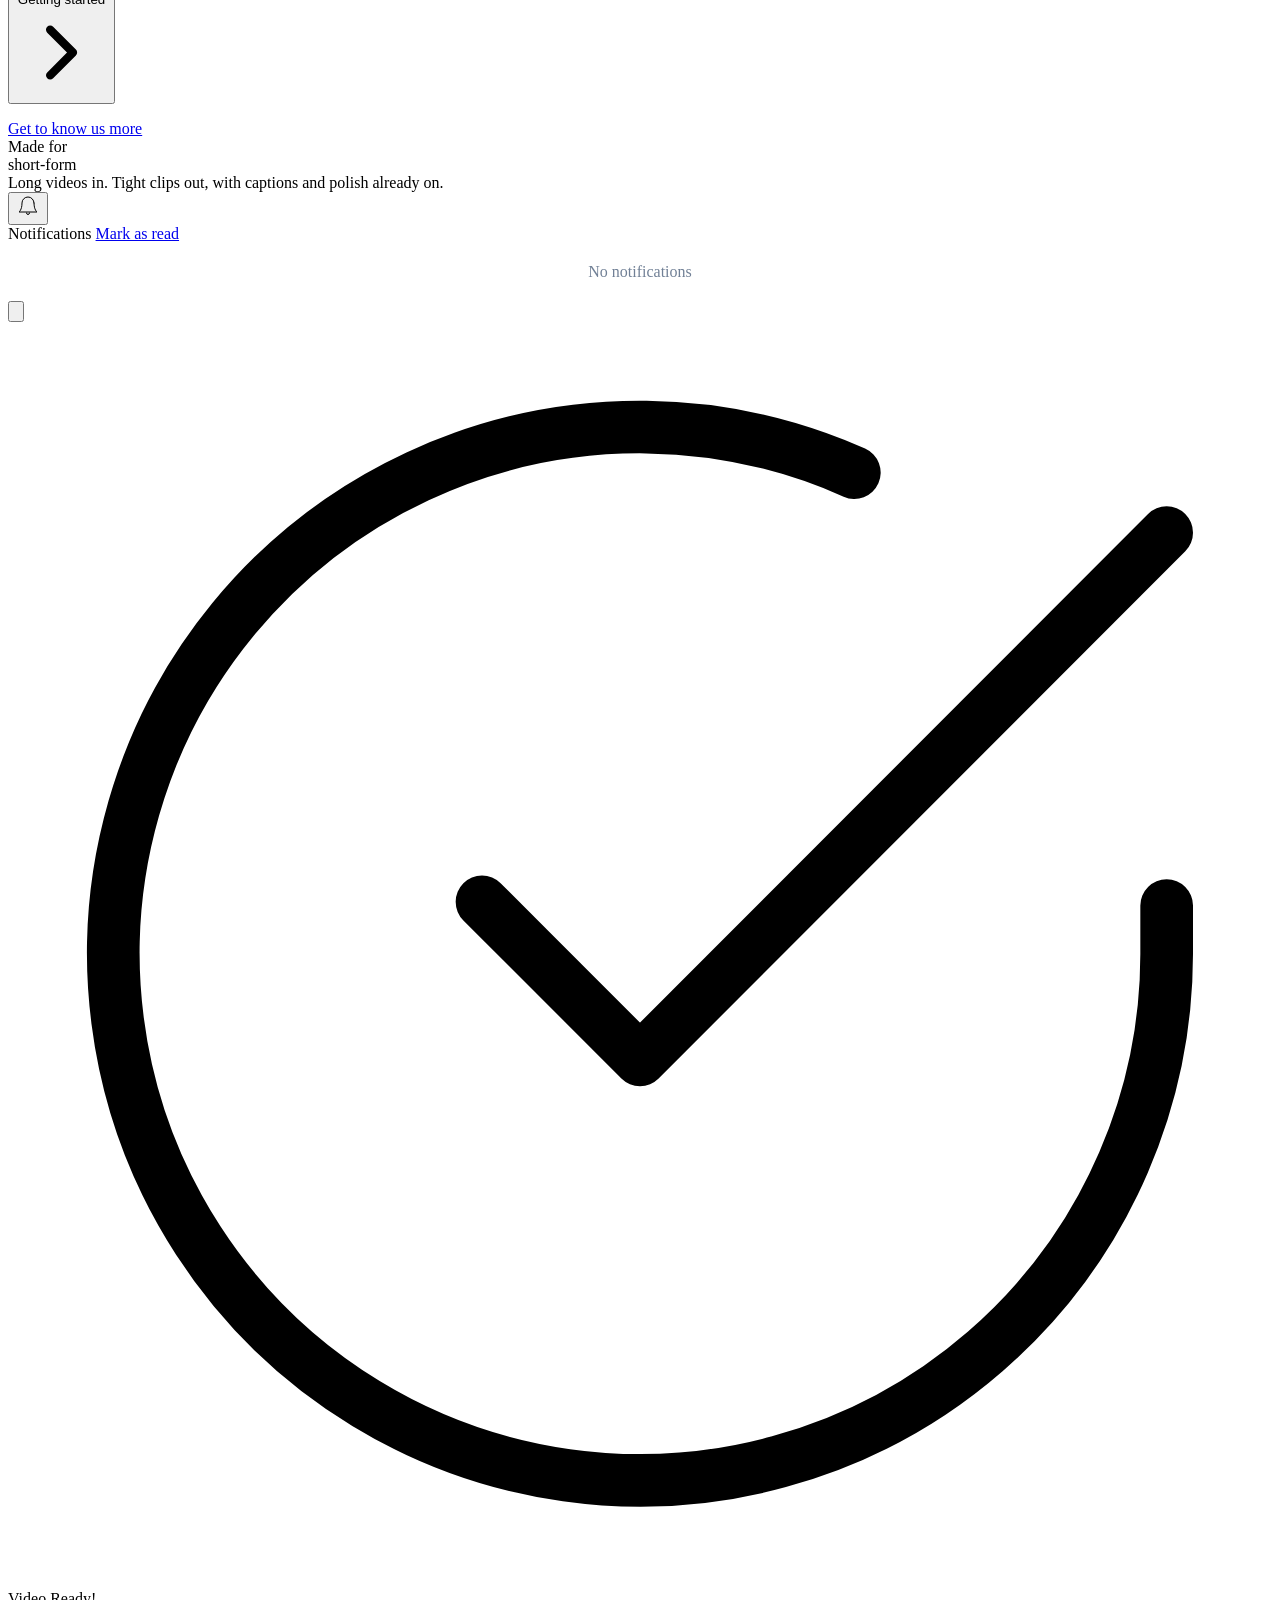
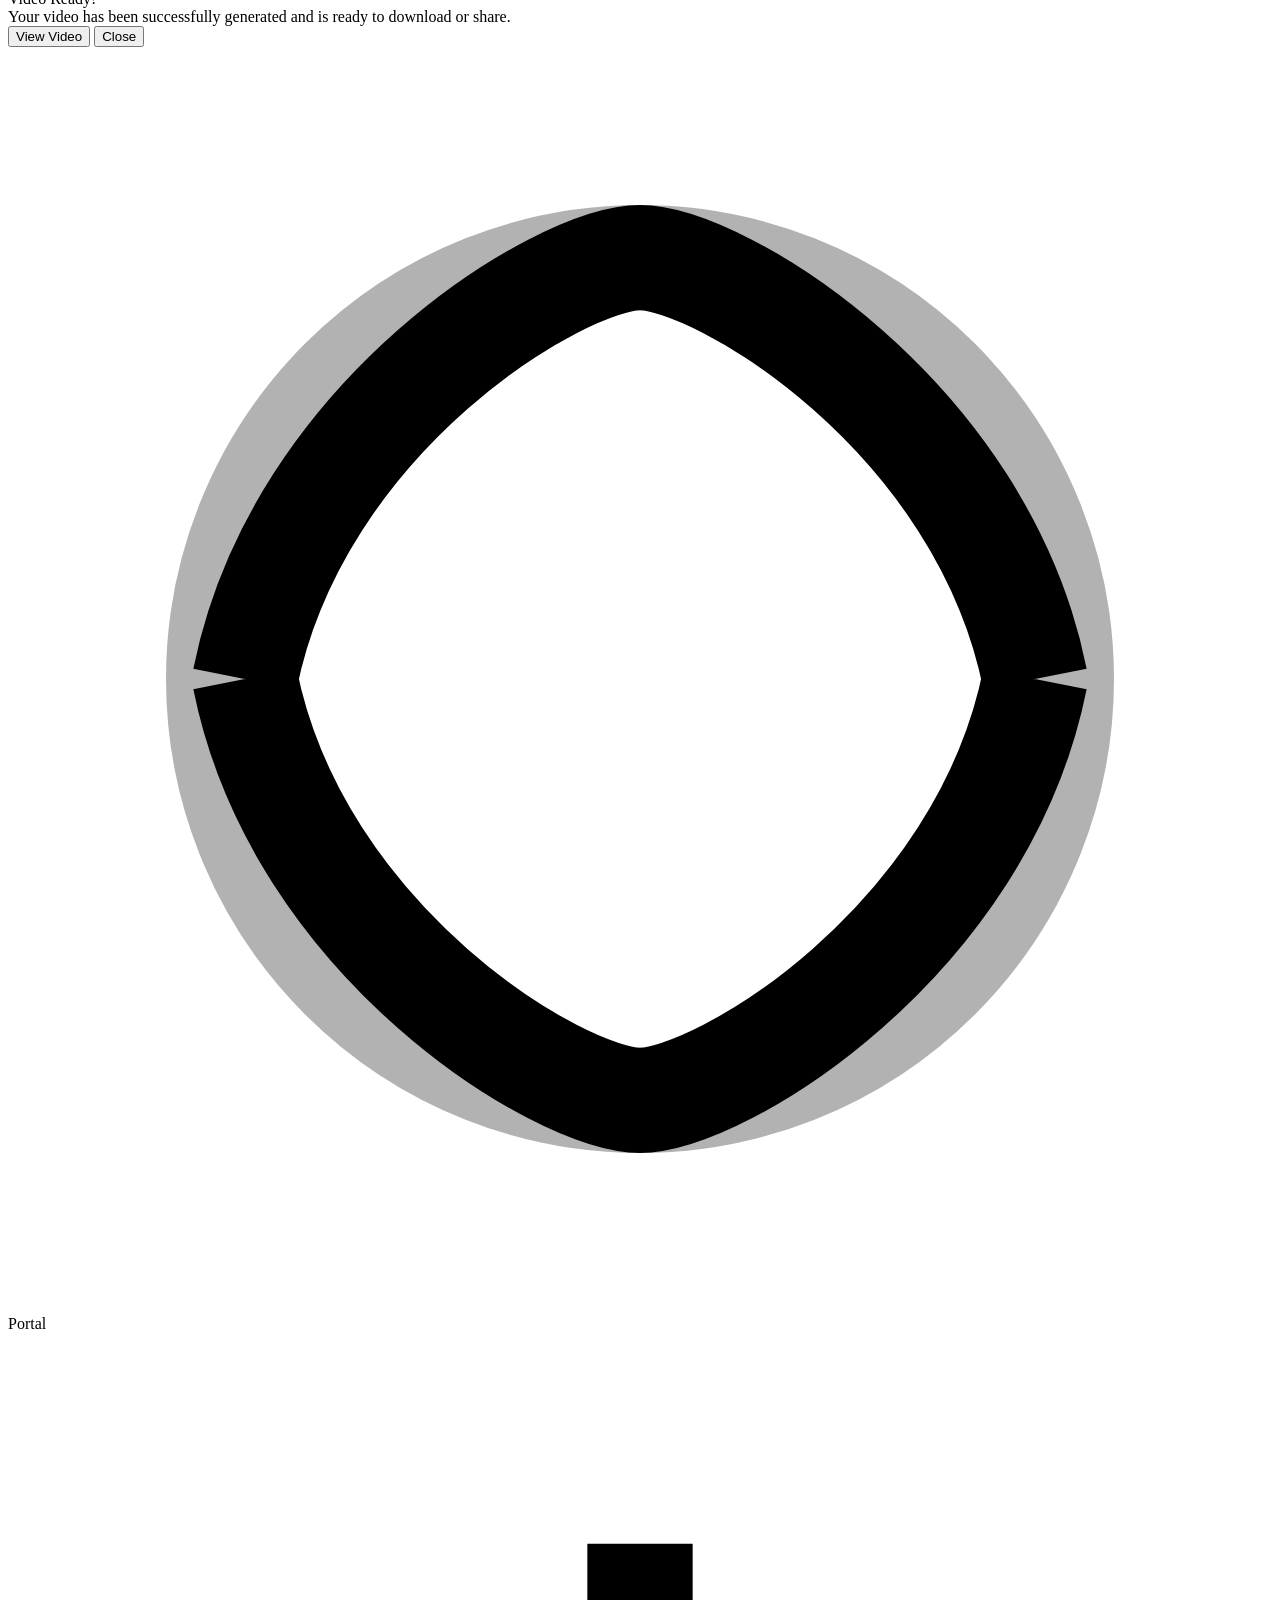
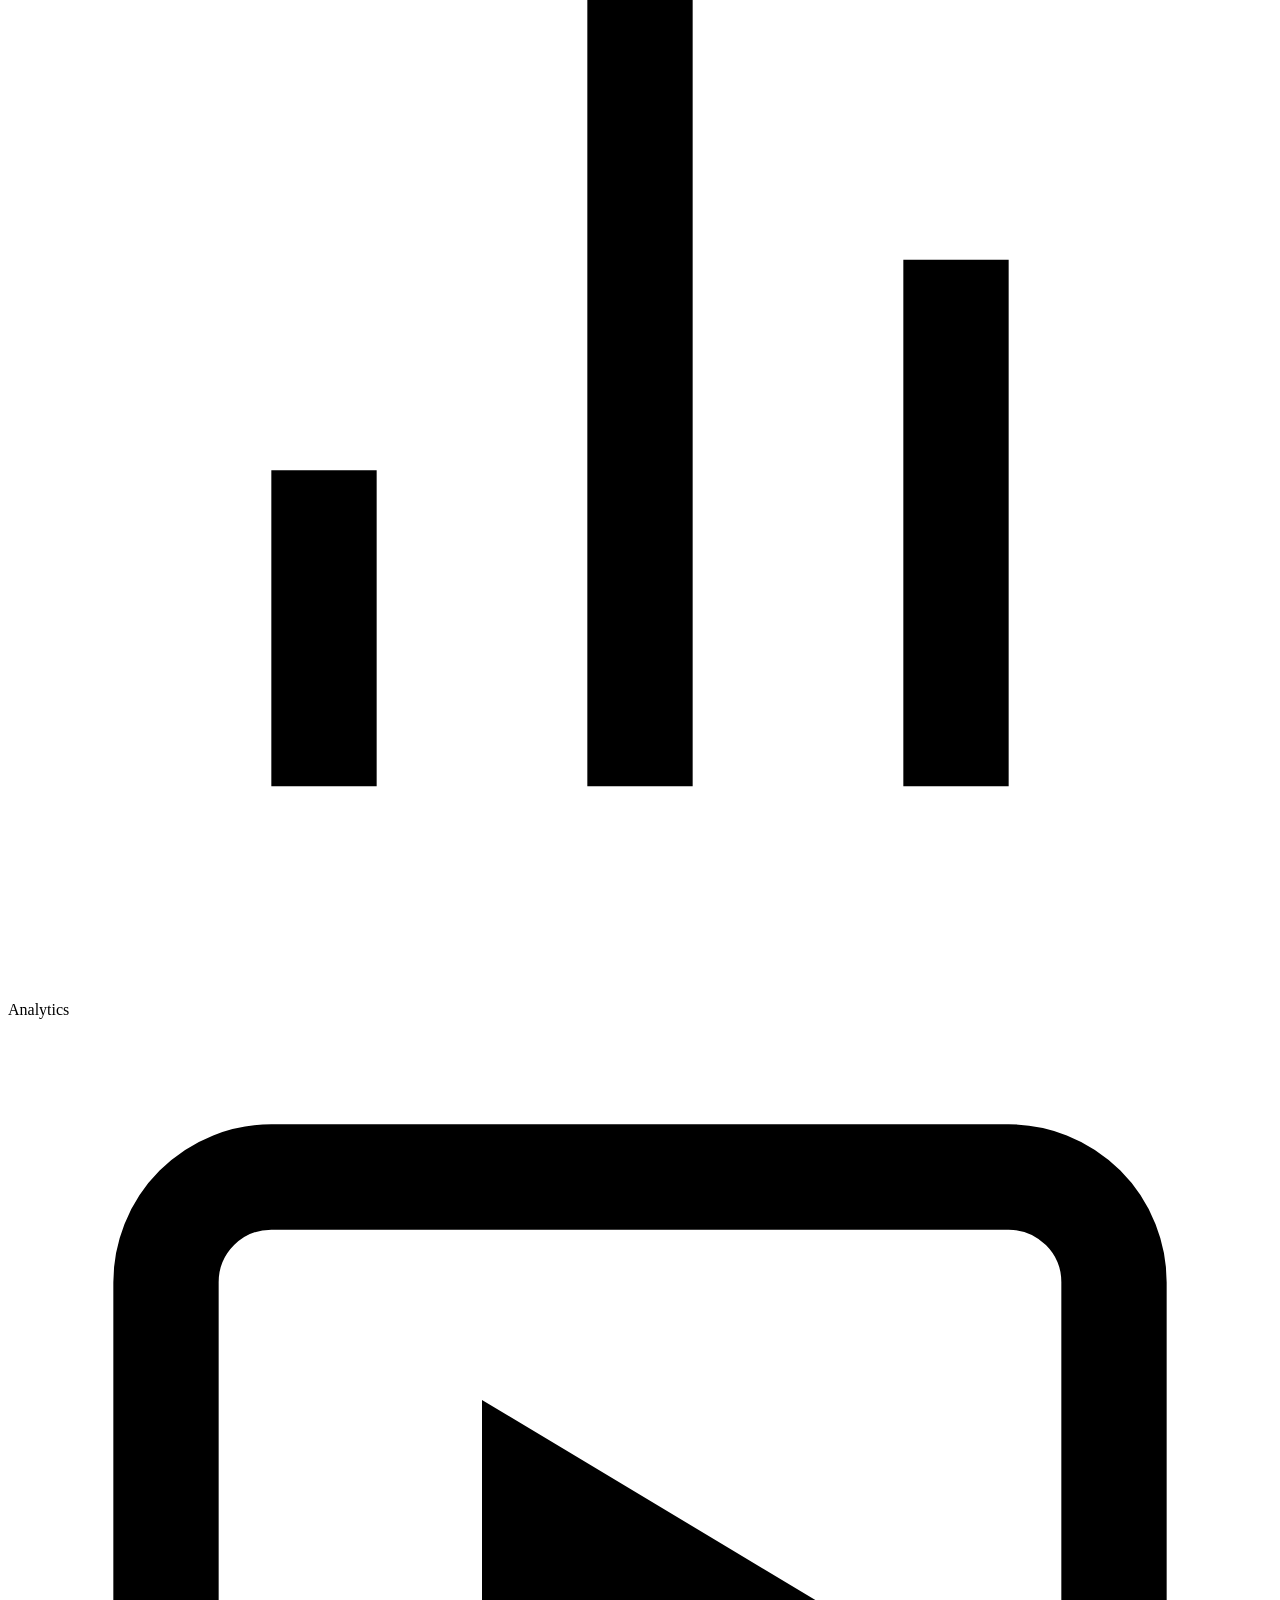
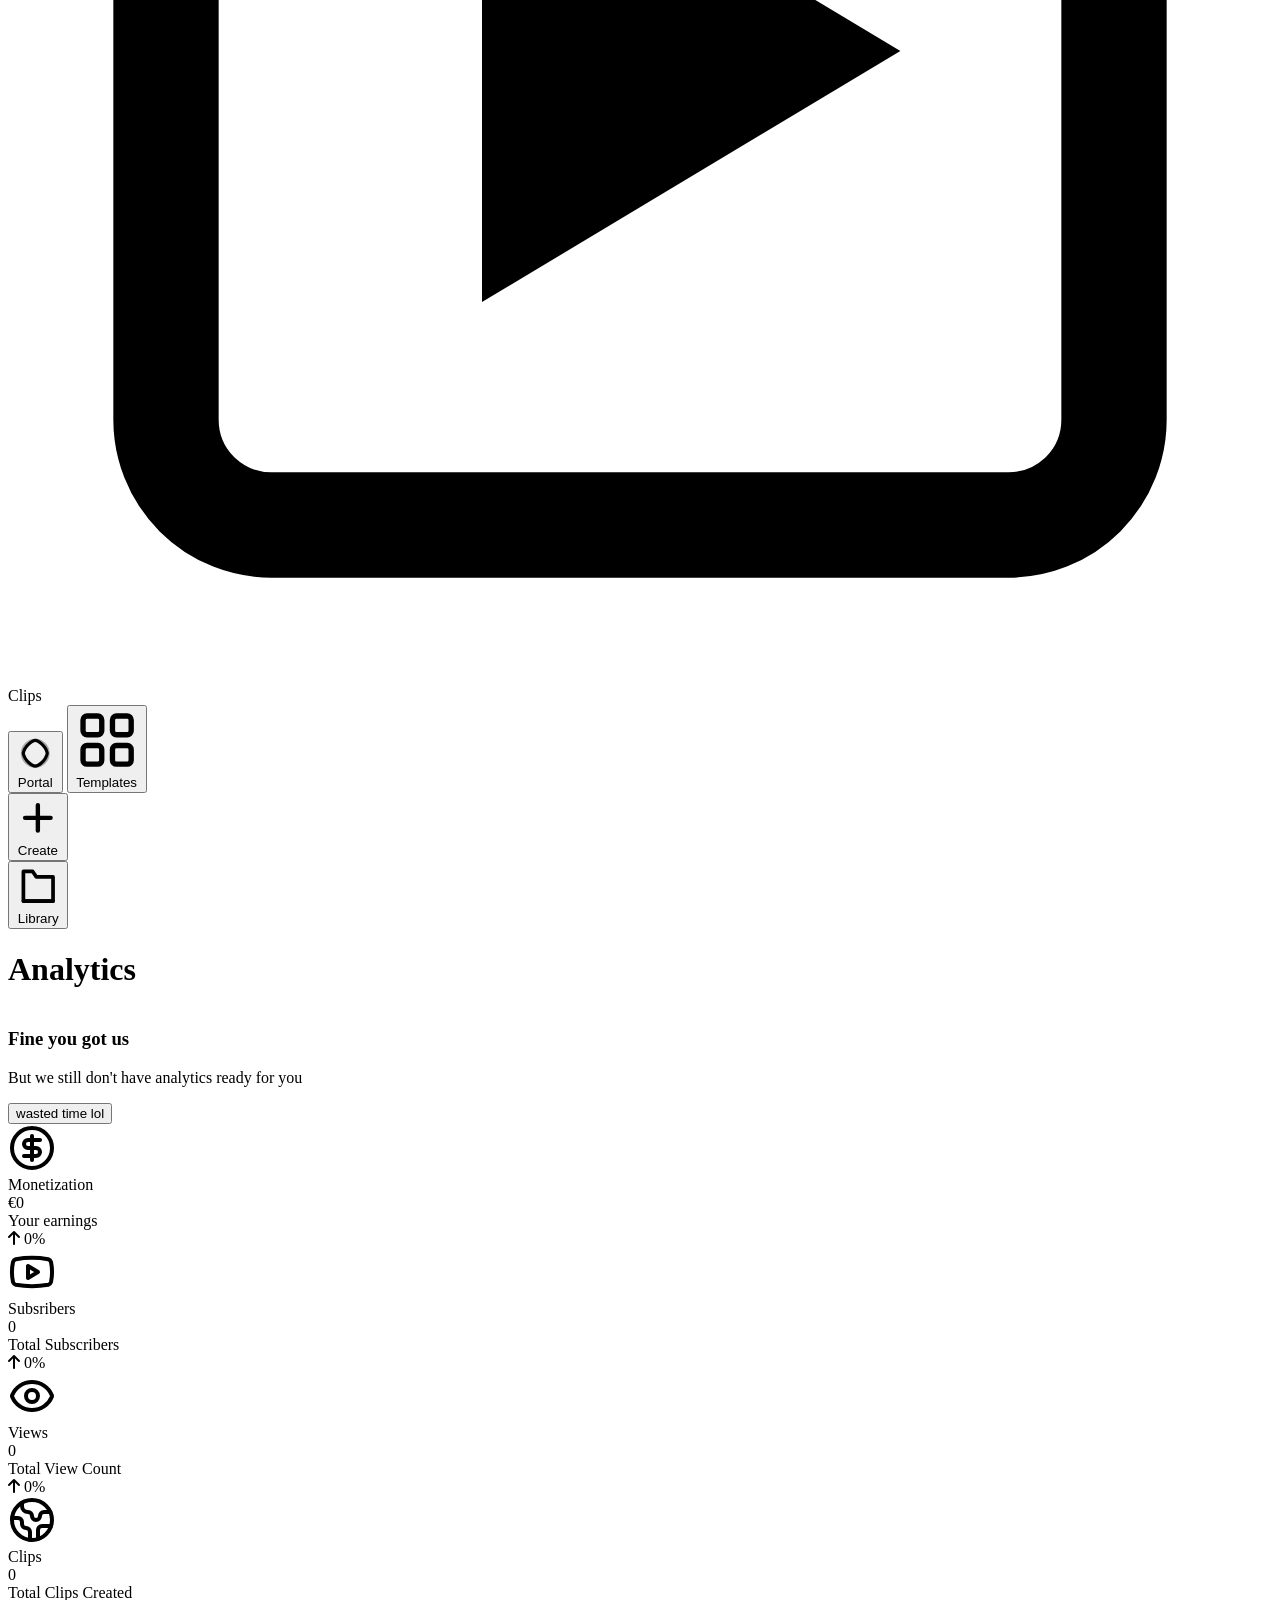
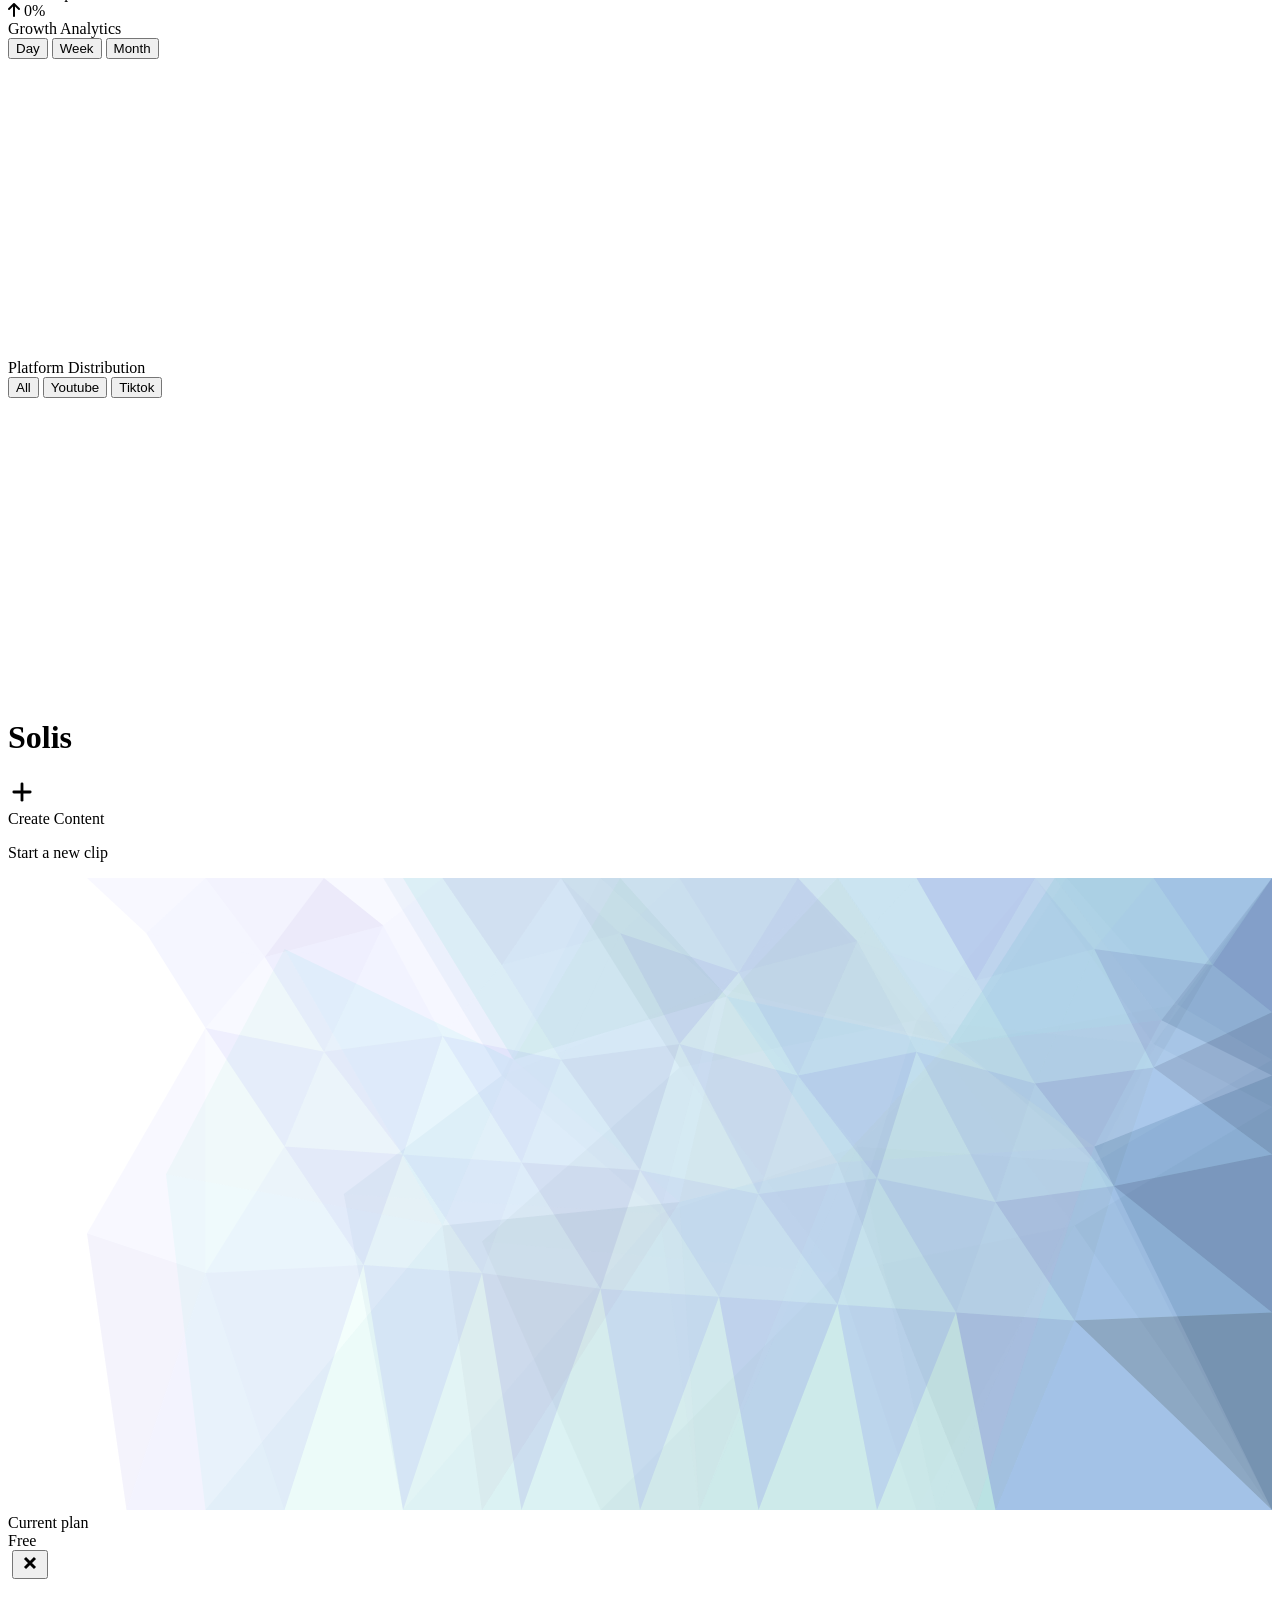
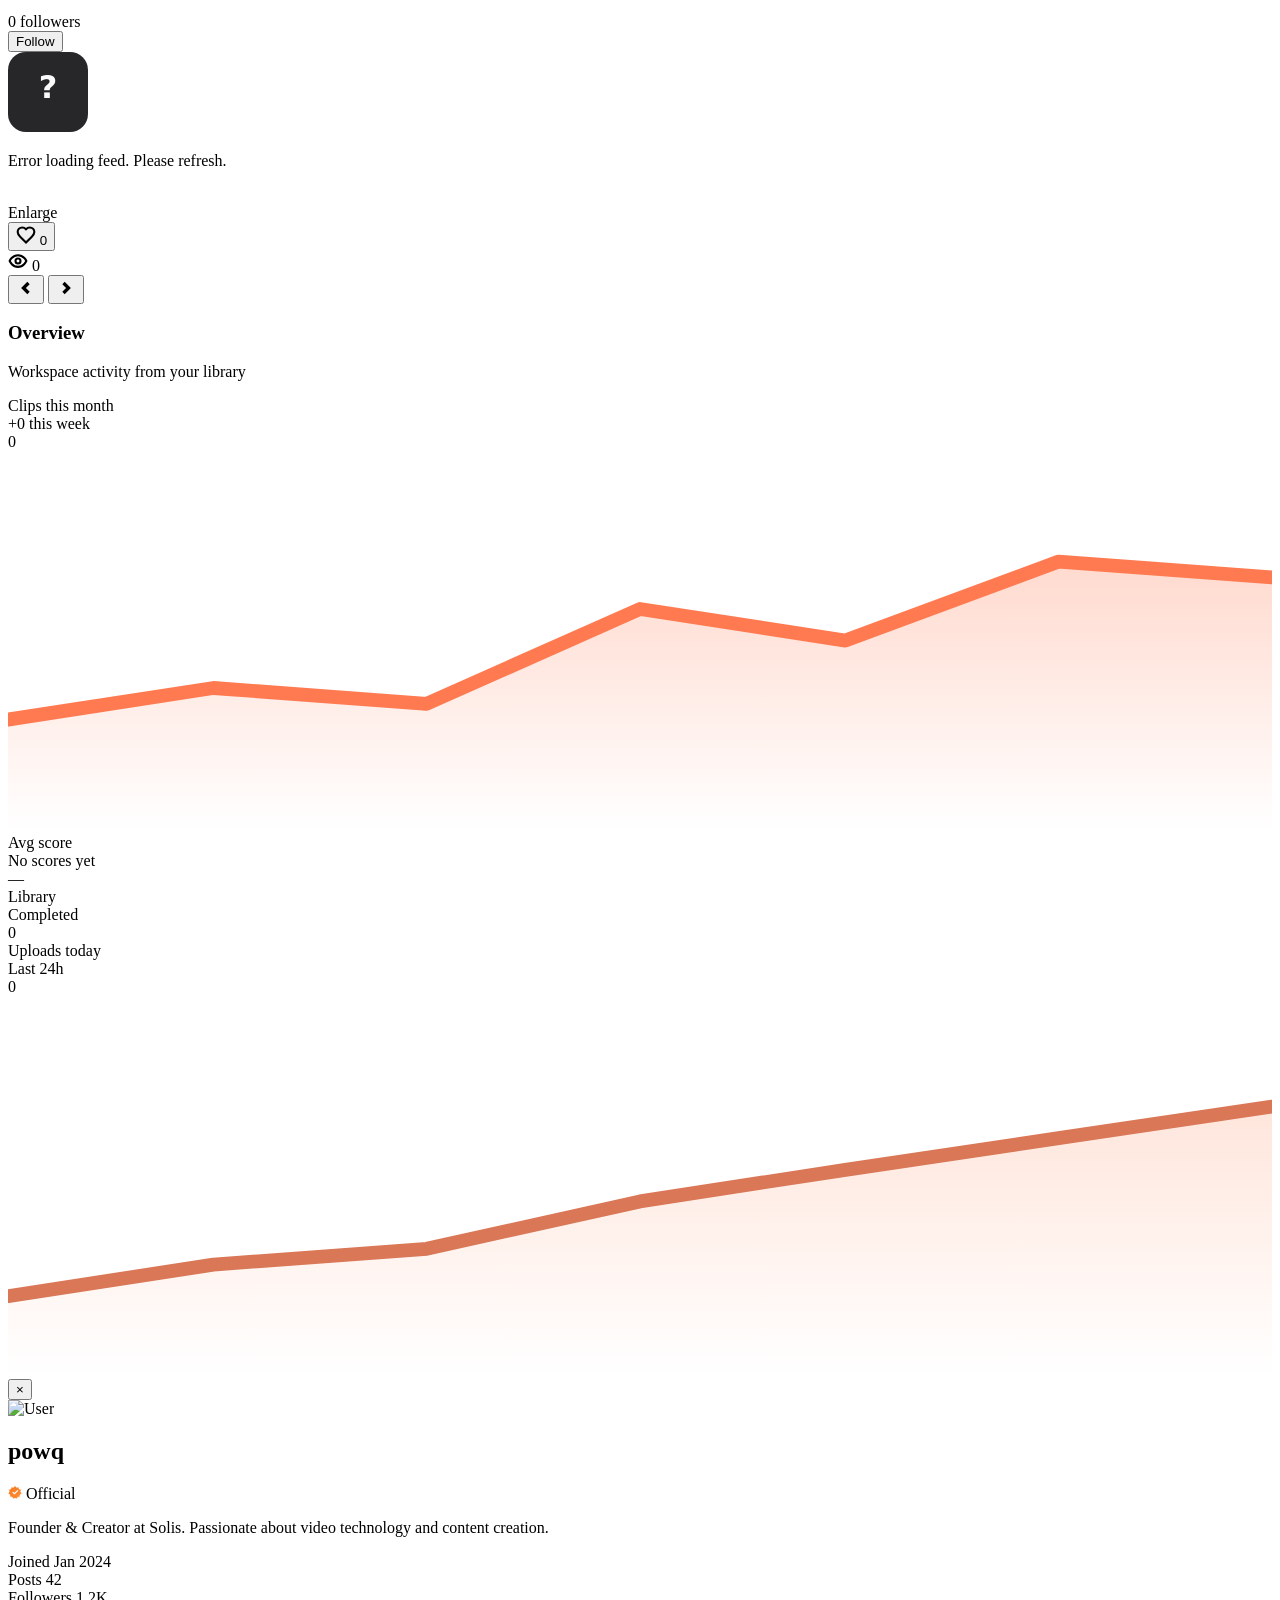
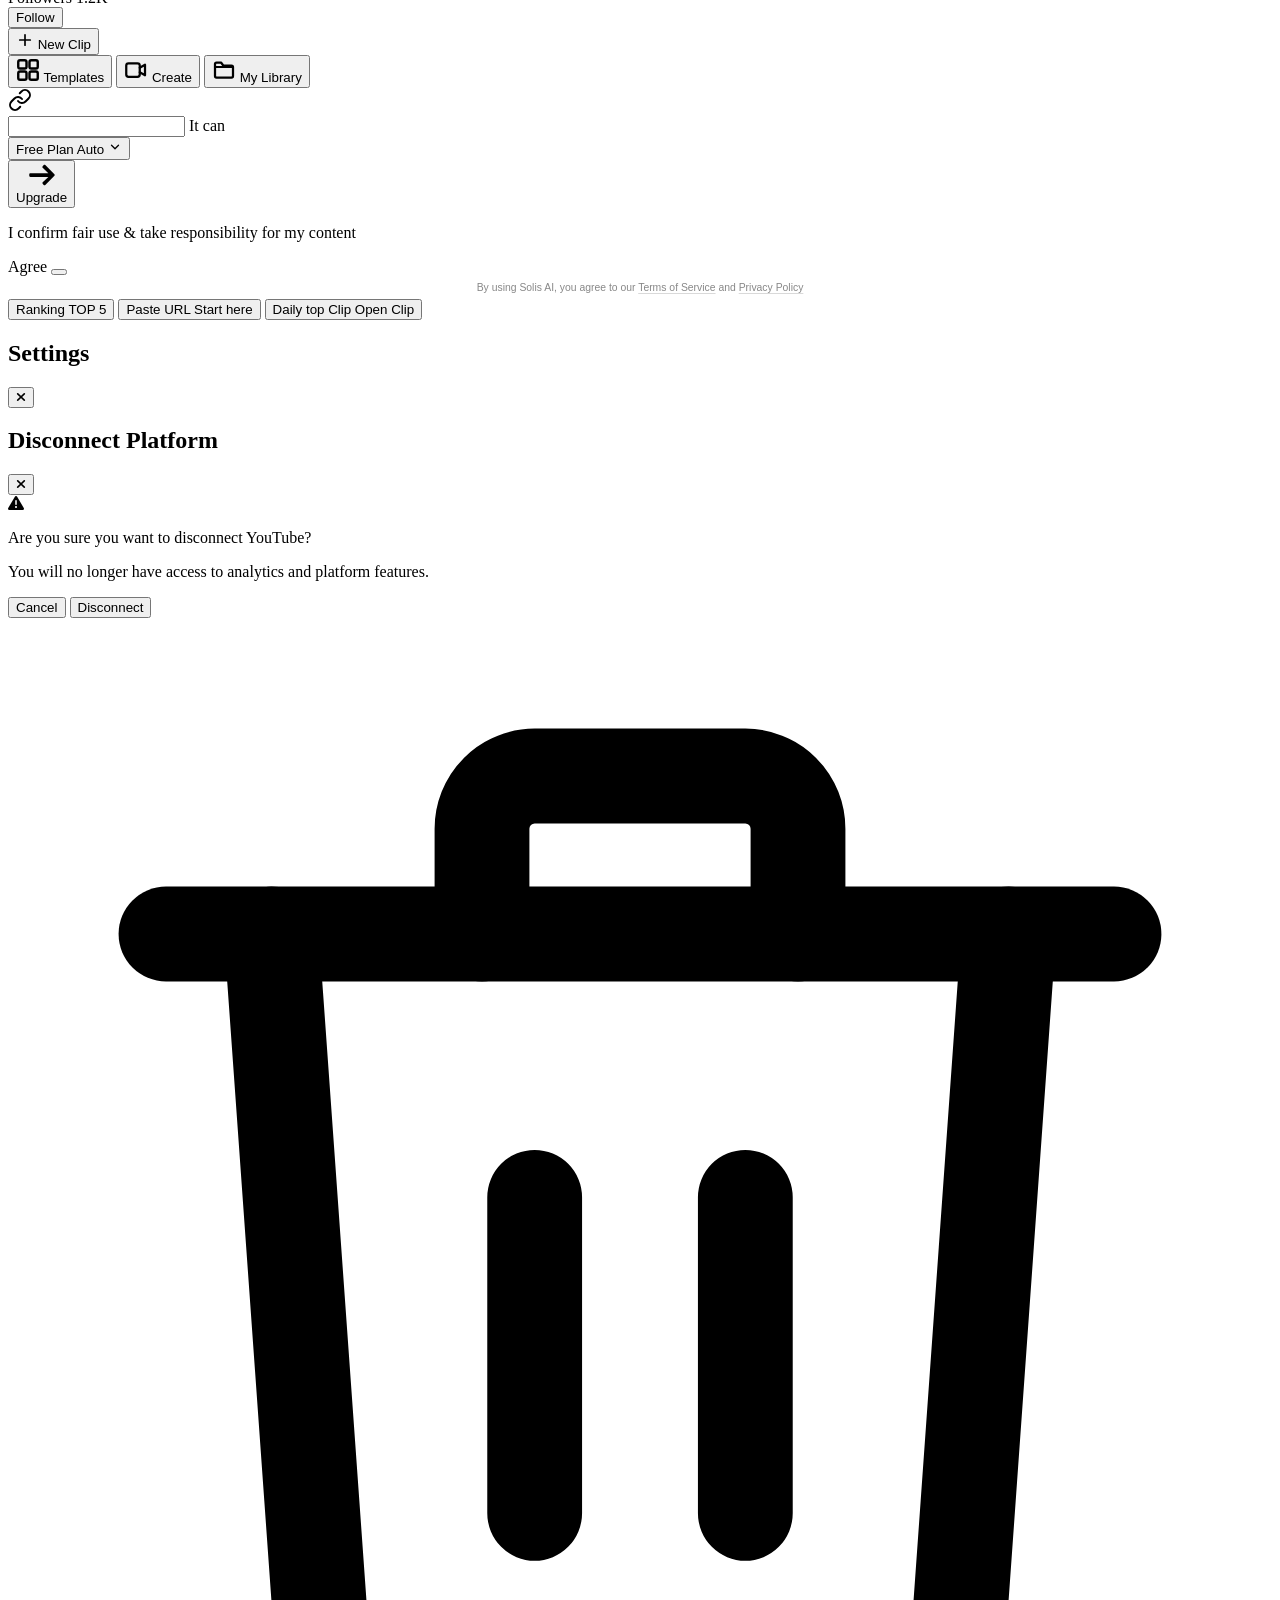
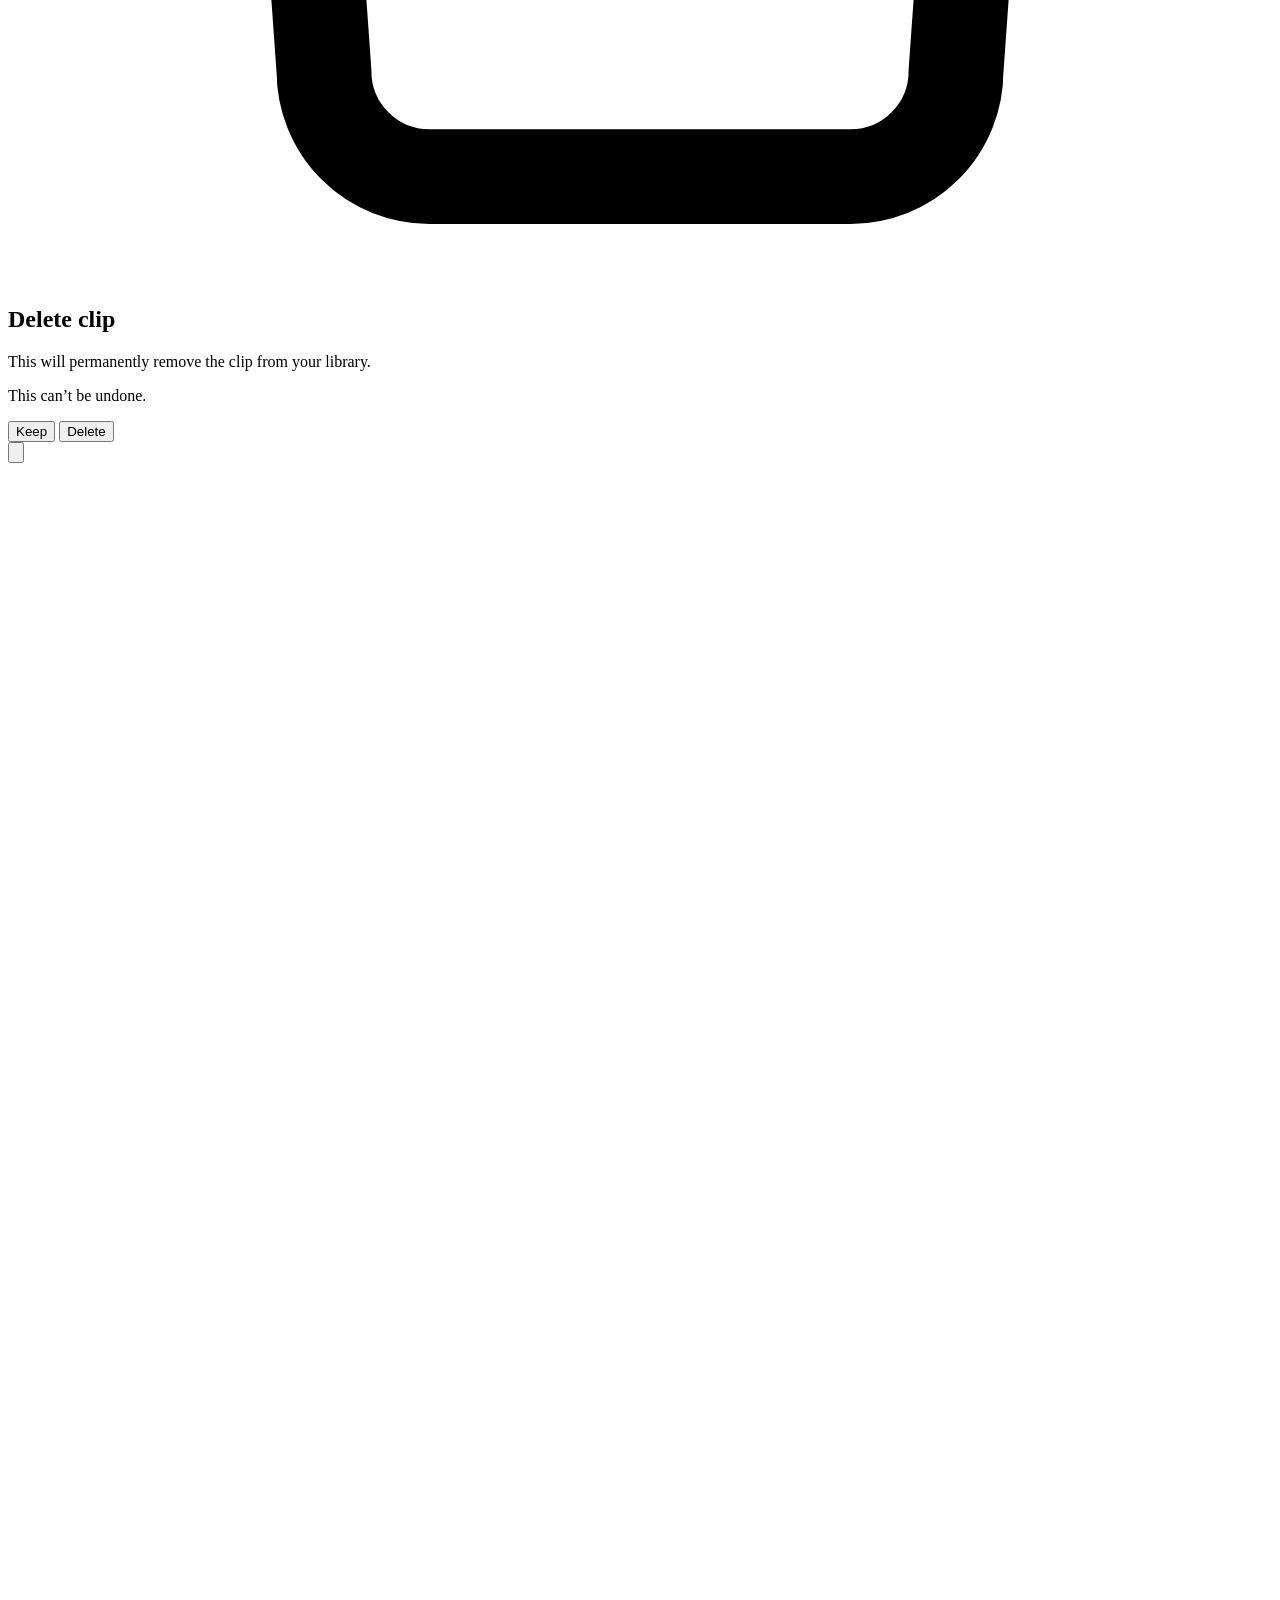
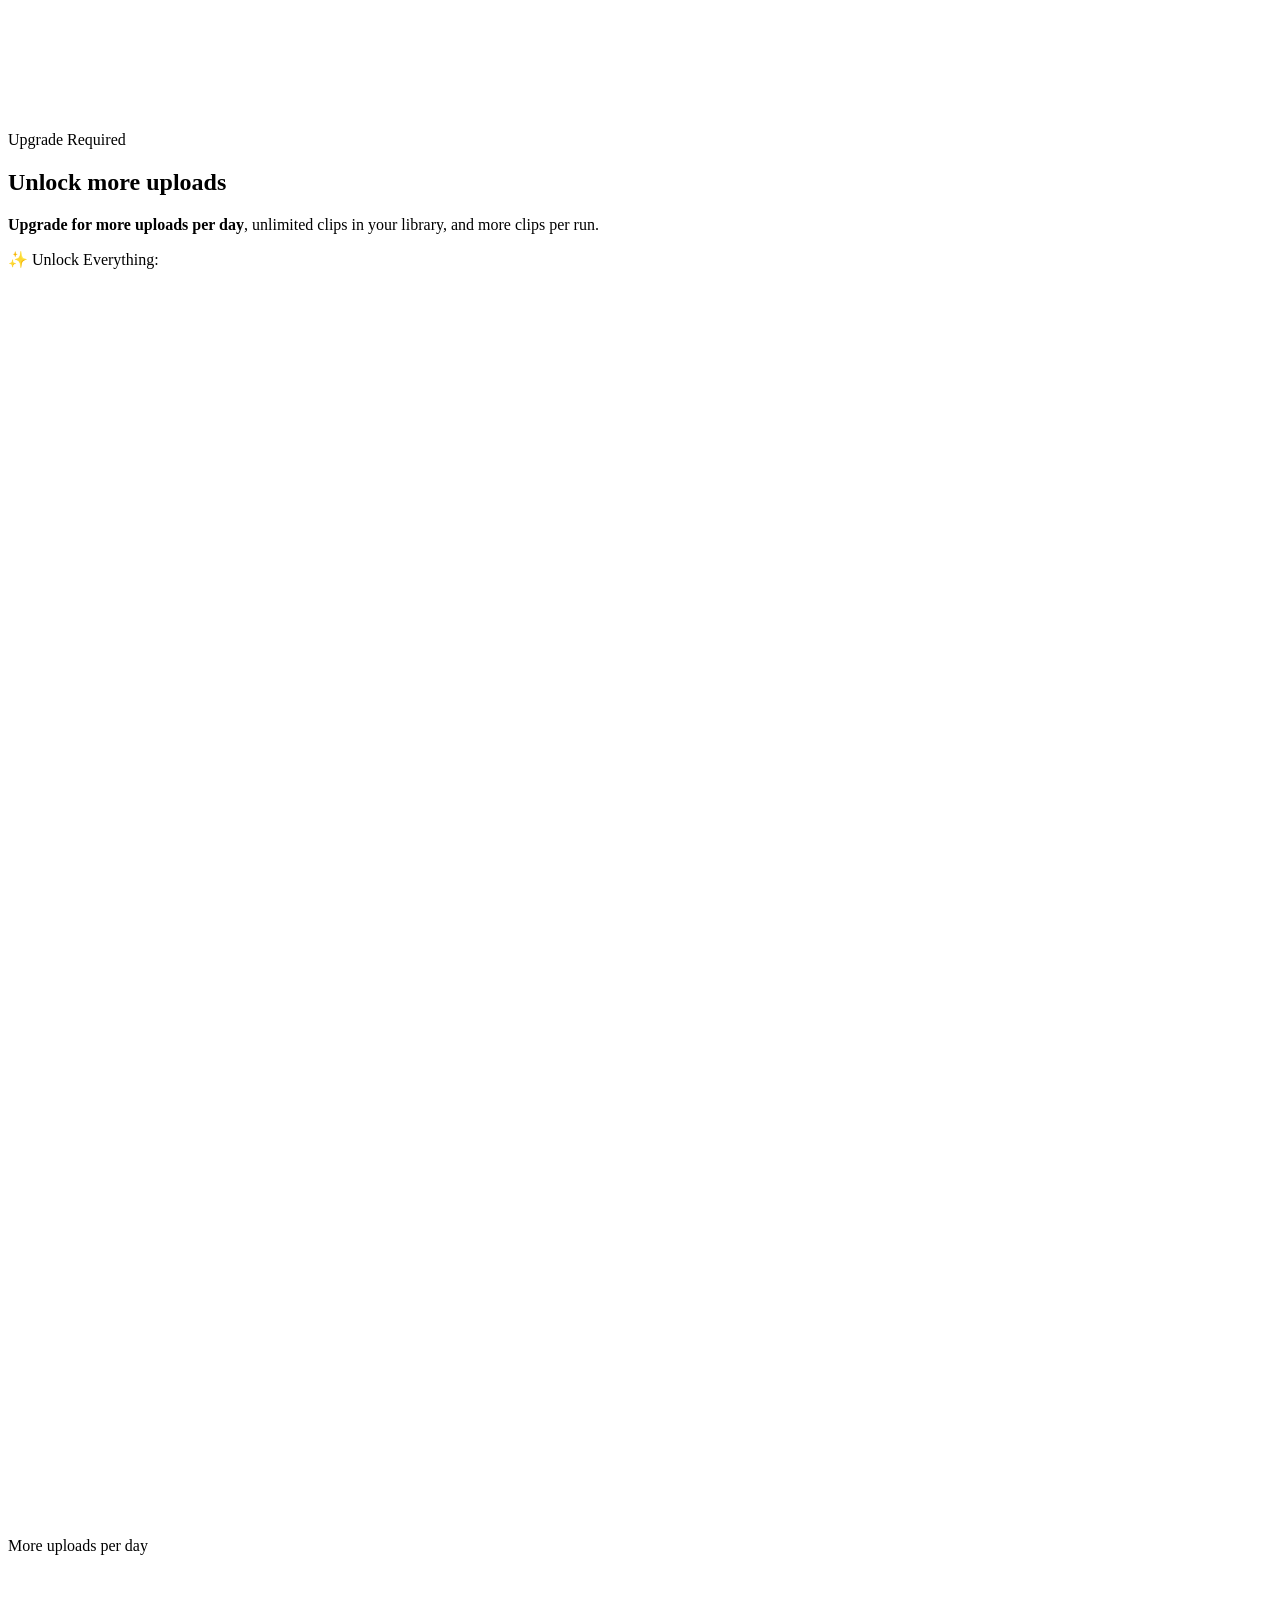
==== commit 1af39d2d: "deploy: blur back + Hormozi 2/3/4 live (ASS)" ====
--- a/dashboard.html
+++ b/dashboard.html
@@ -10945,8 +10945,11 @@
         const id=String(presetId||'').toLowerCase();
         if(!id) return false;
         if(captionAnims().some(a=>String(a.id).toLowerCase()===id)) return false;
+        const live=window.SolisStylePack?.get?.()?.market_live;
+        if(Array.isArray(live) && live.map(x=>String(x).toLowerCase()).includes(id)) return false;
+        if(['hormozi-2','hormozi-3','hormozi-4'].includes(id)) return false;
         return captionMoreAnims().some(a=>String(a.id).toLowerCase()===id)
-            || !!(window.SolisStylePack?.preset?.(id)?.forge && id!=='spotlight');
+            || !!(window.SolisStylePack?.preset?.(id)?.forge && id!=='spotlight' && id!=='blur');
     }
     function captionPresets(){
         try{ return window.SolisStylePack?.presets?.()||{}; }catch(_){ return {}; }
@@ -14696,8 +14699,8 @@
         soon.className='sub-market-soon';
         soon.innerHTML=`
             <div class="sub-market-soon-kicker">Market</div>
-            <div class="sub-market-soon-title">Coming soon to the market</div>
-            <p class="sub-market-soon-copy">Hormozi, Marker Swipe, Hook, and more styles are on the way. Your core presets stay available.</p>
+            <div class="sub-market-soon-title">More styles coming soon</div>
+            <p class="sub-market-soon-copy">Hormozi 2 / 3 / 4 are live in Presets. The rest of the market stays locked for now.</p>
         `;
         ddAnimMore.appendChild(soon);
 
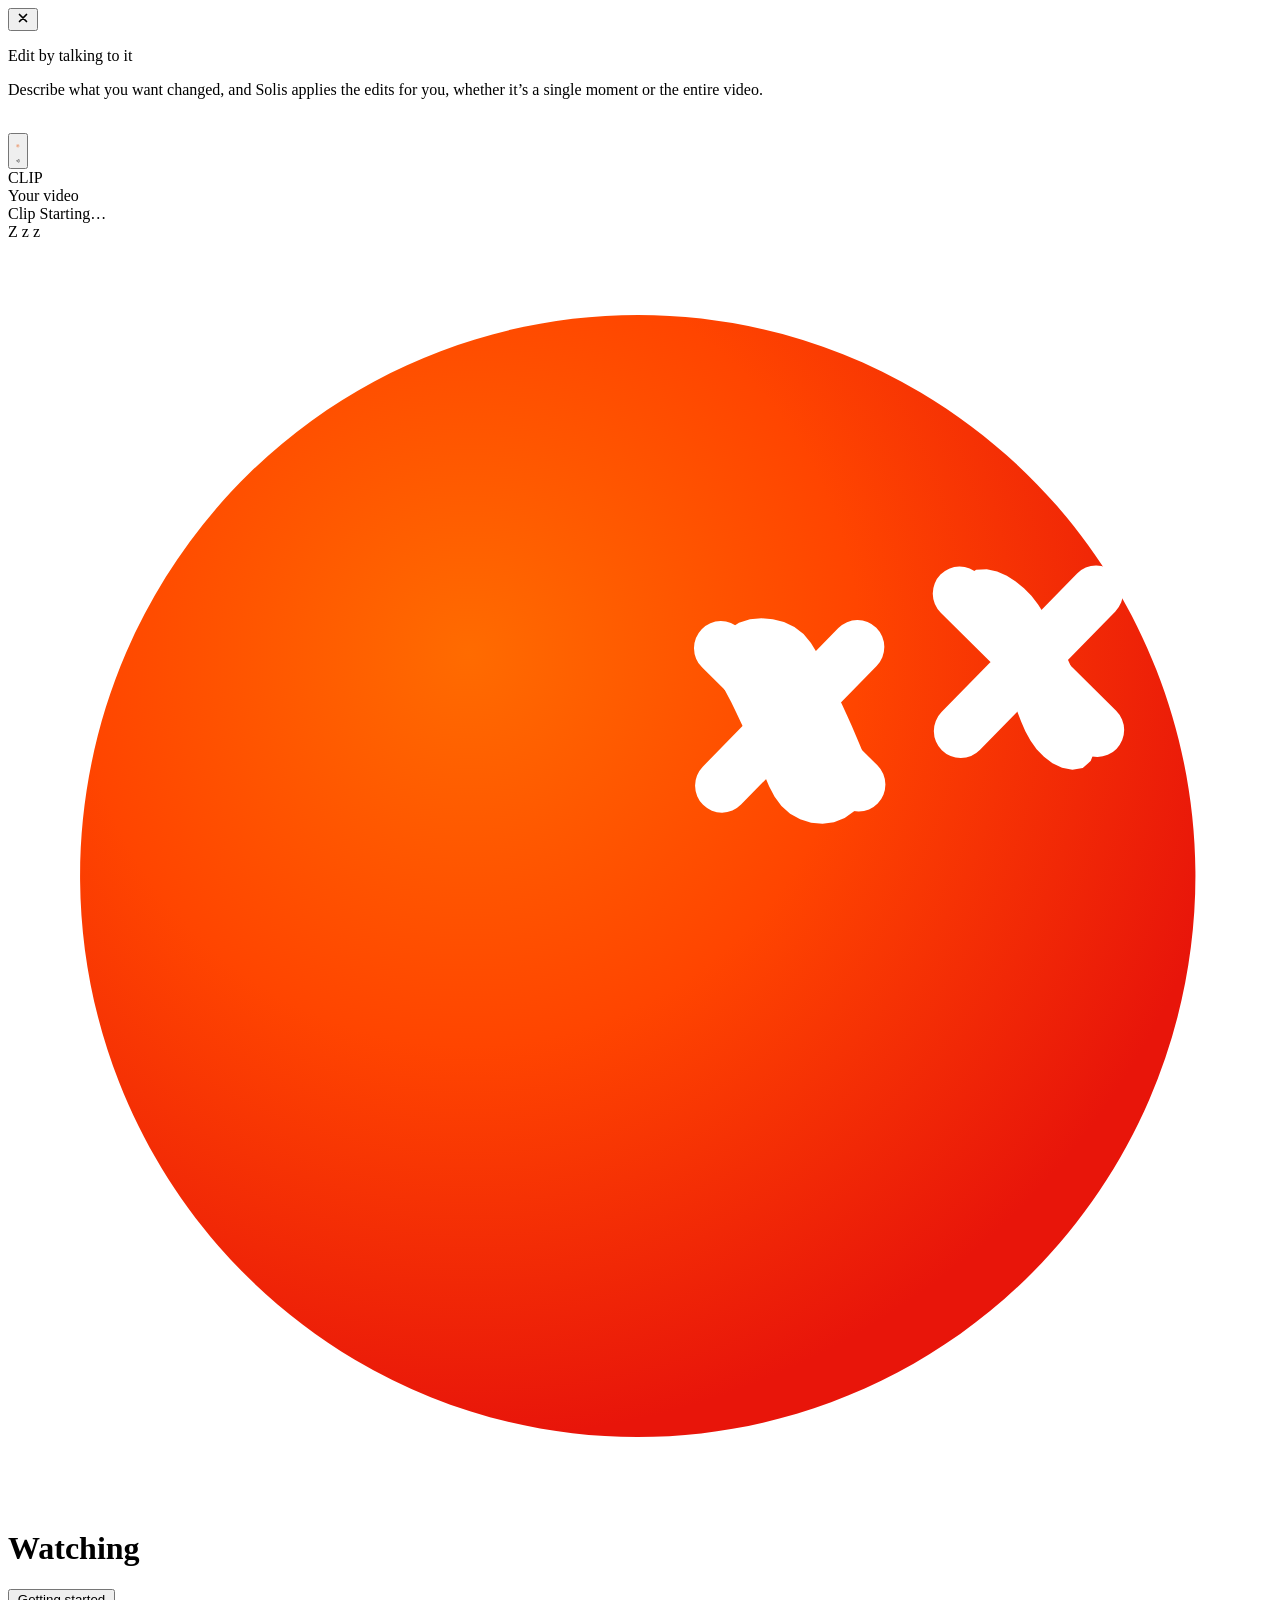
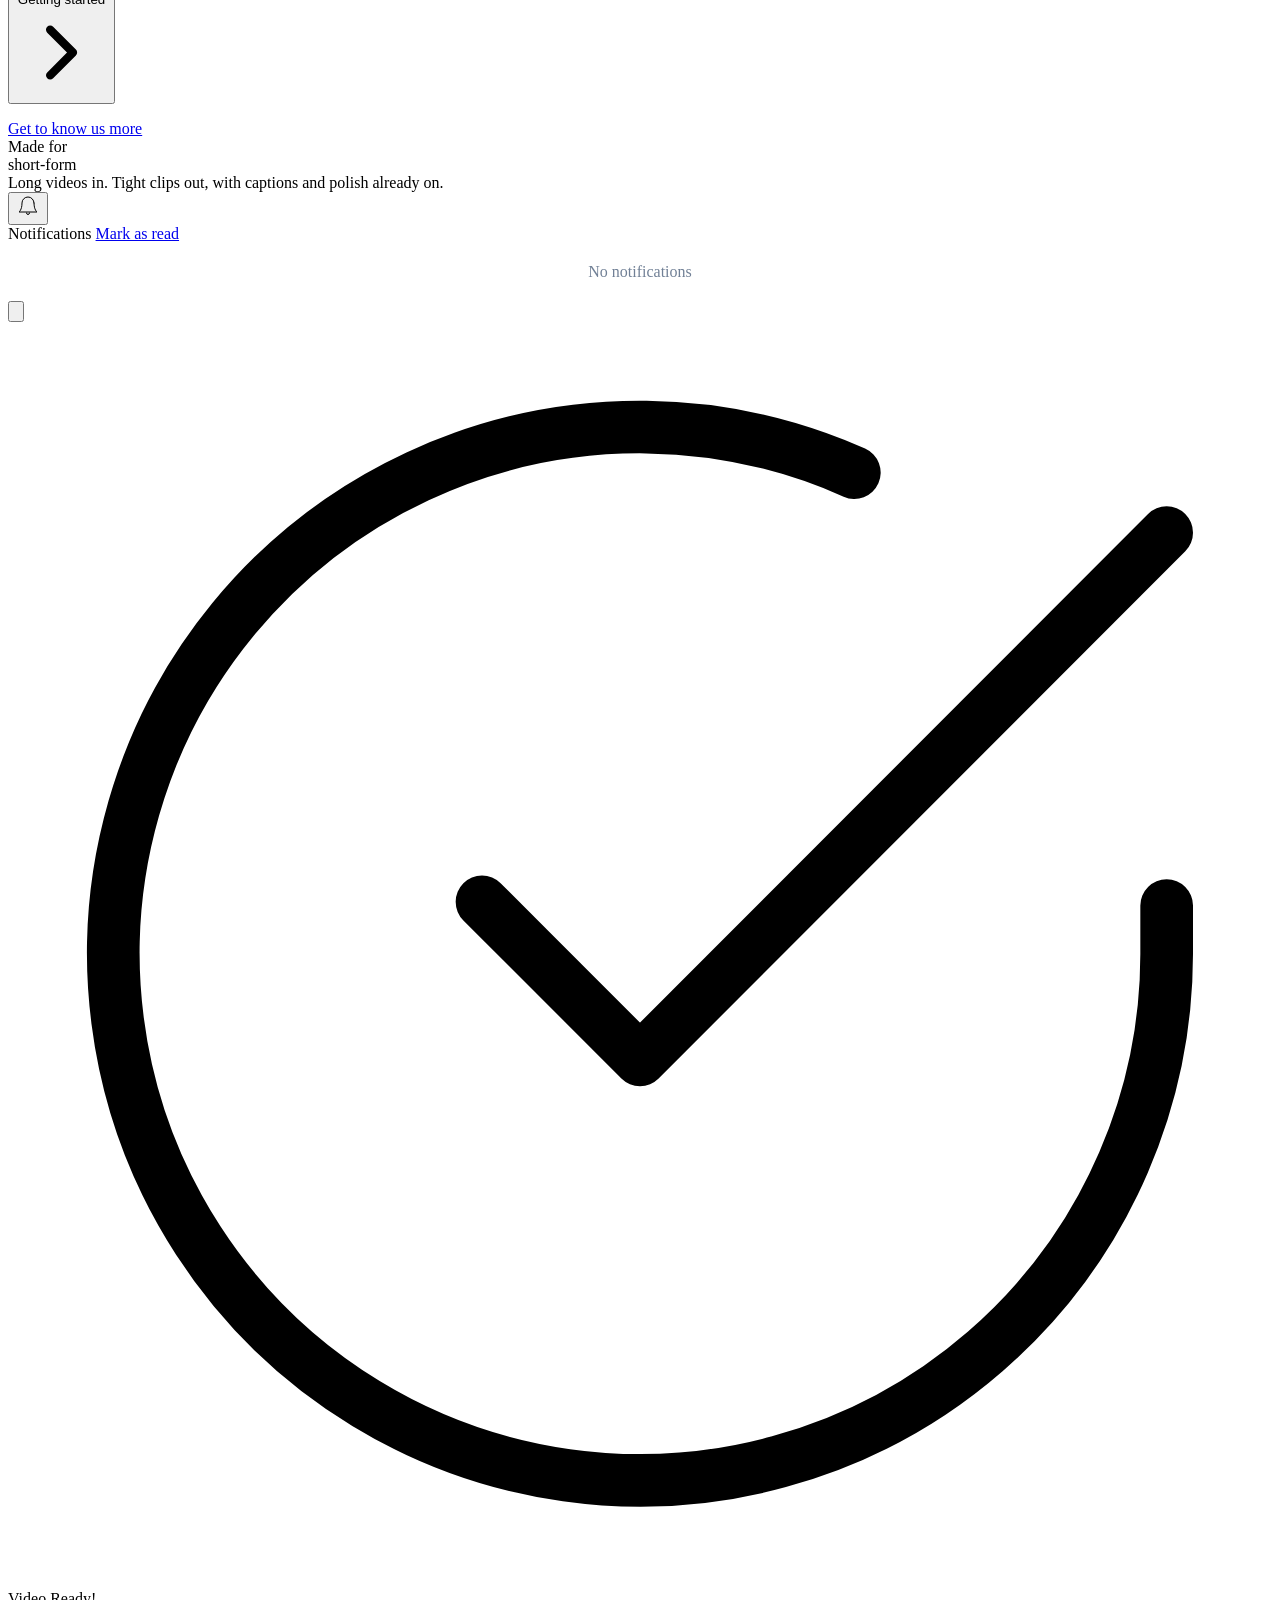
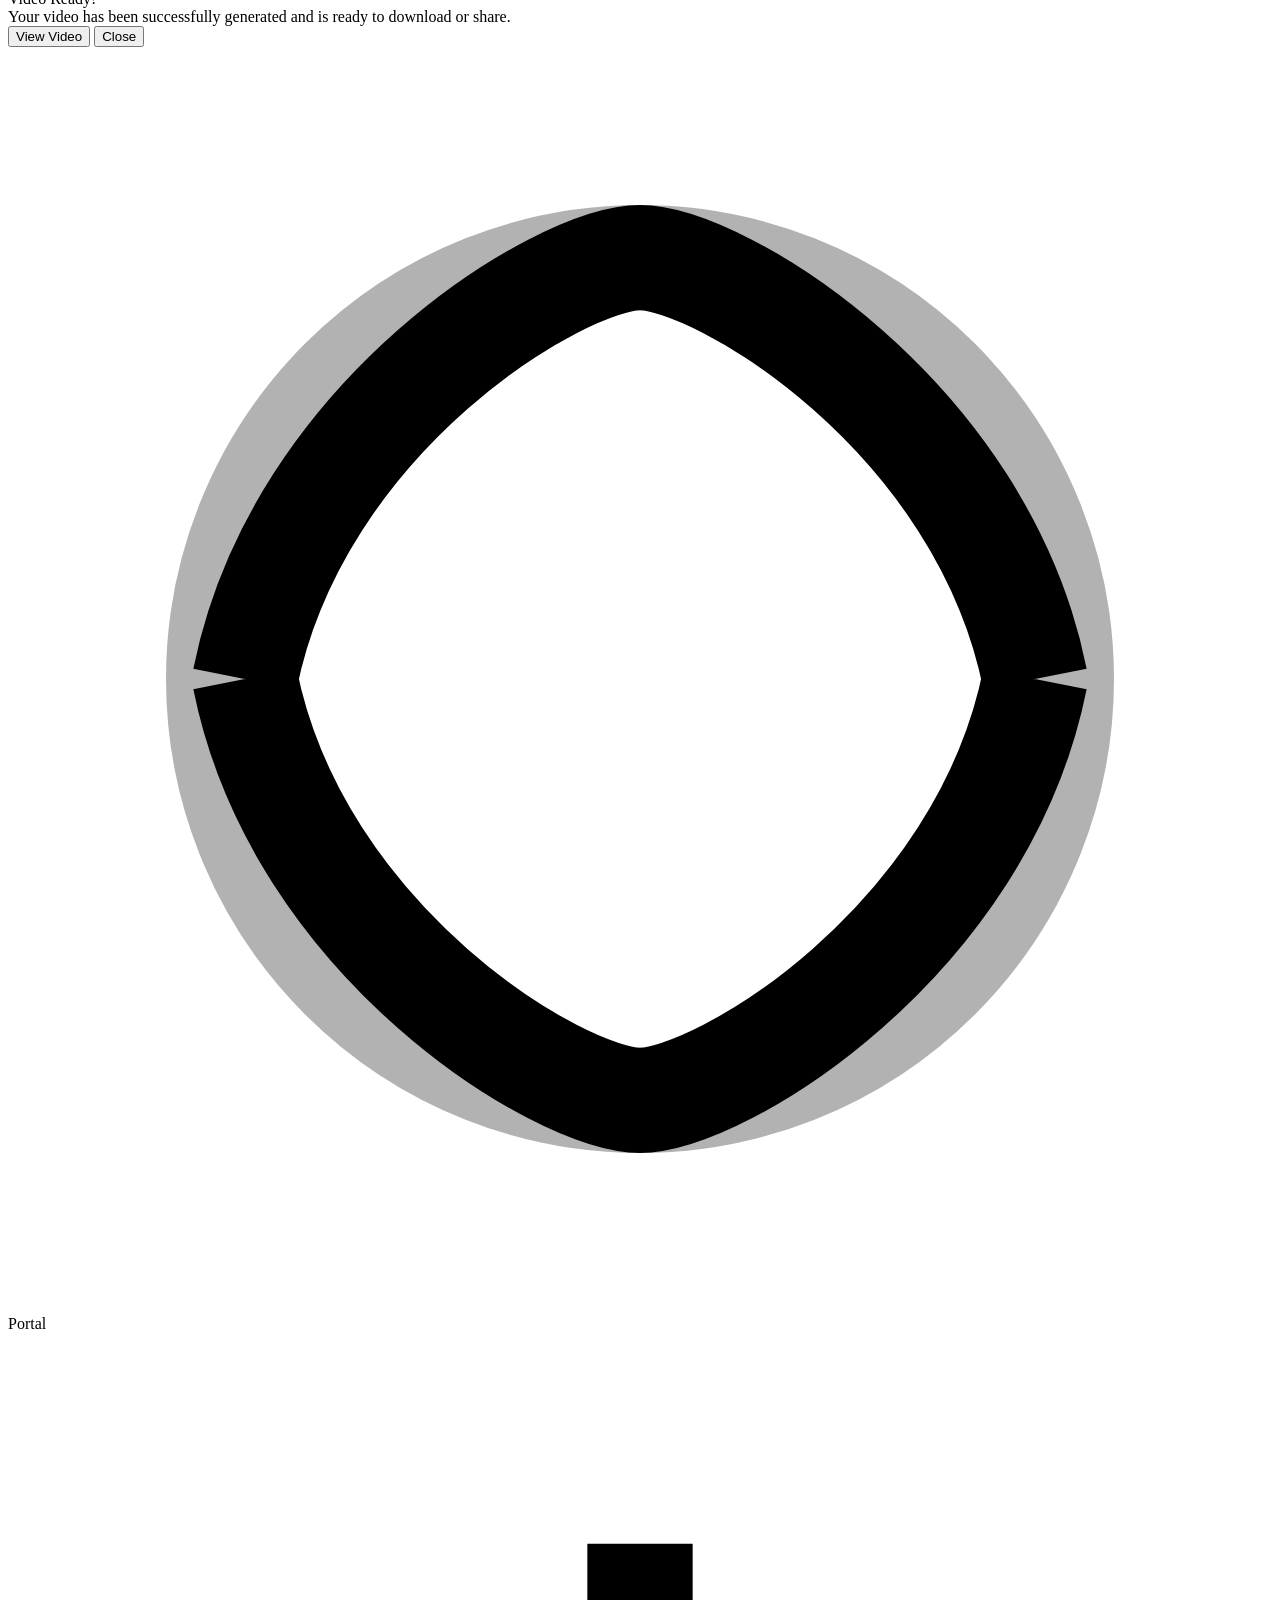
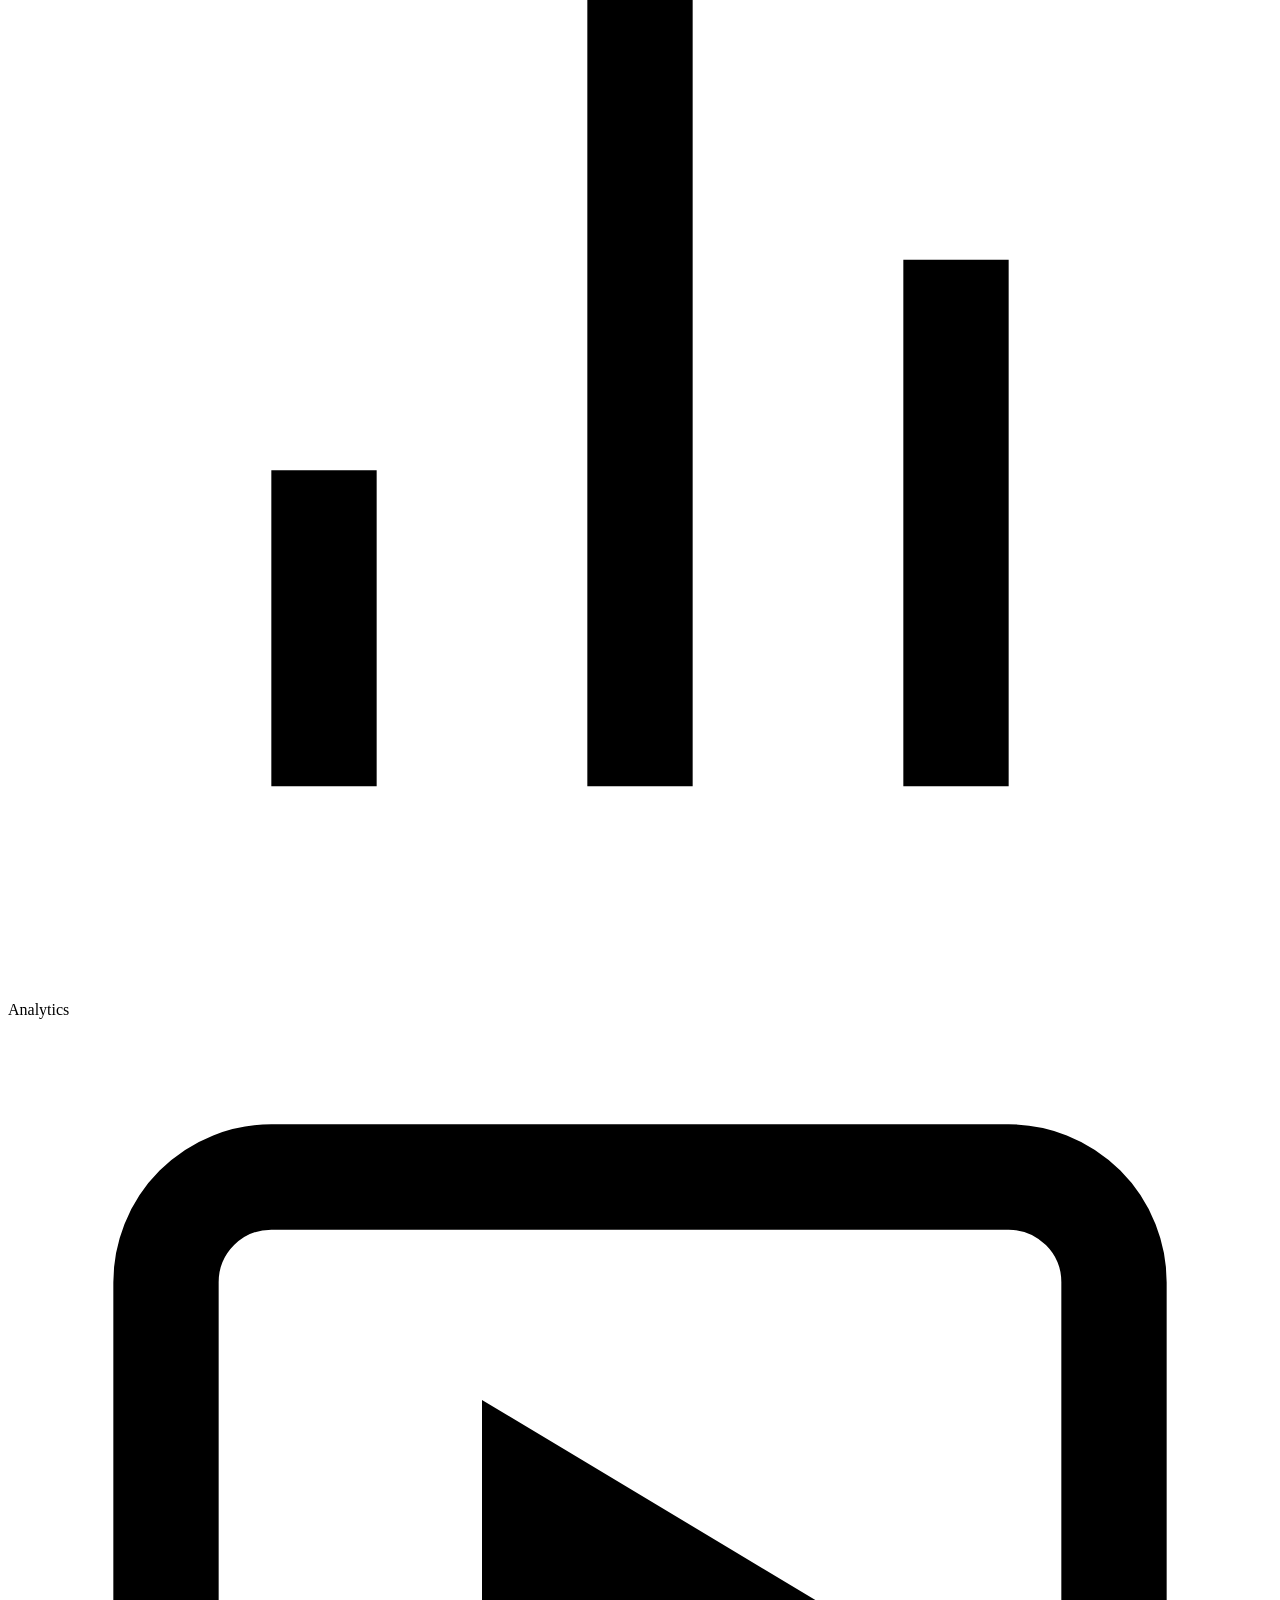
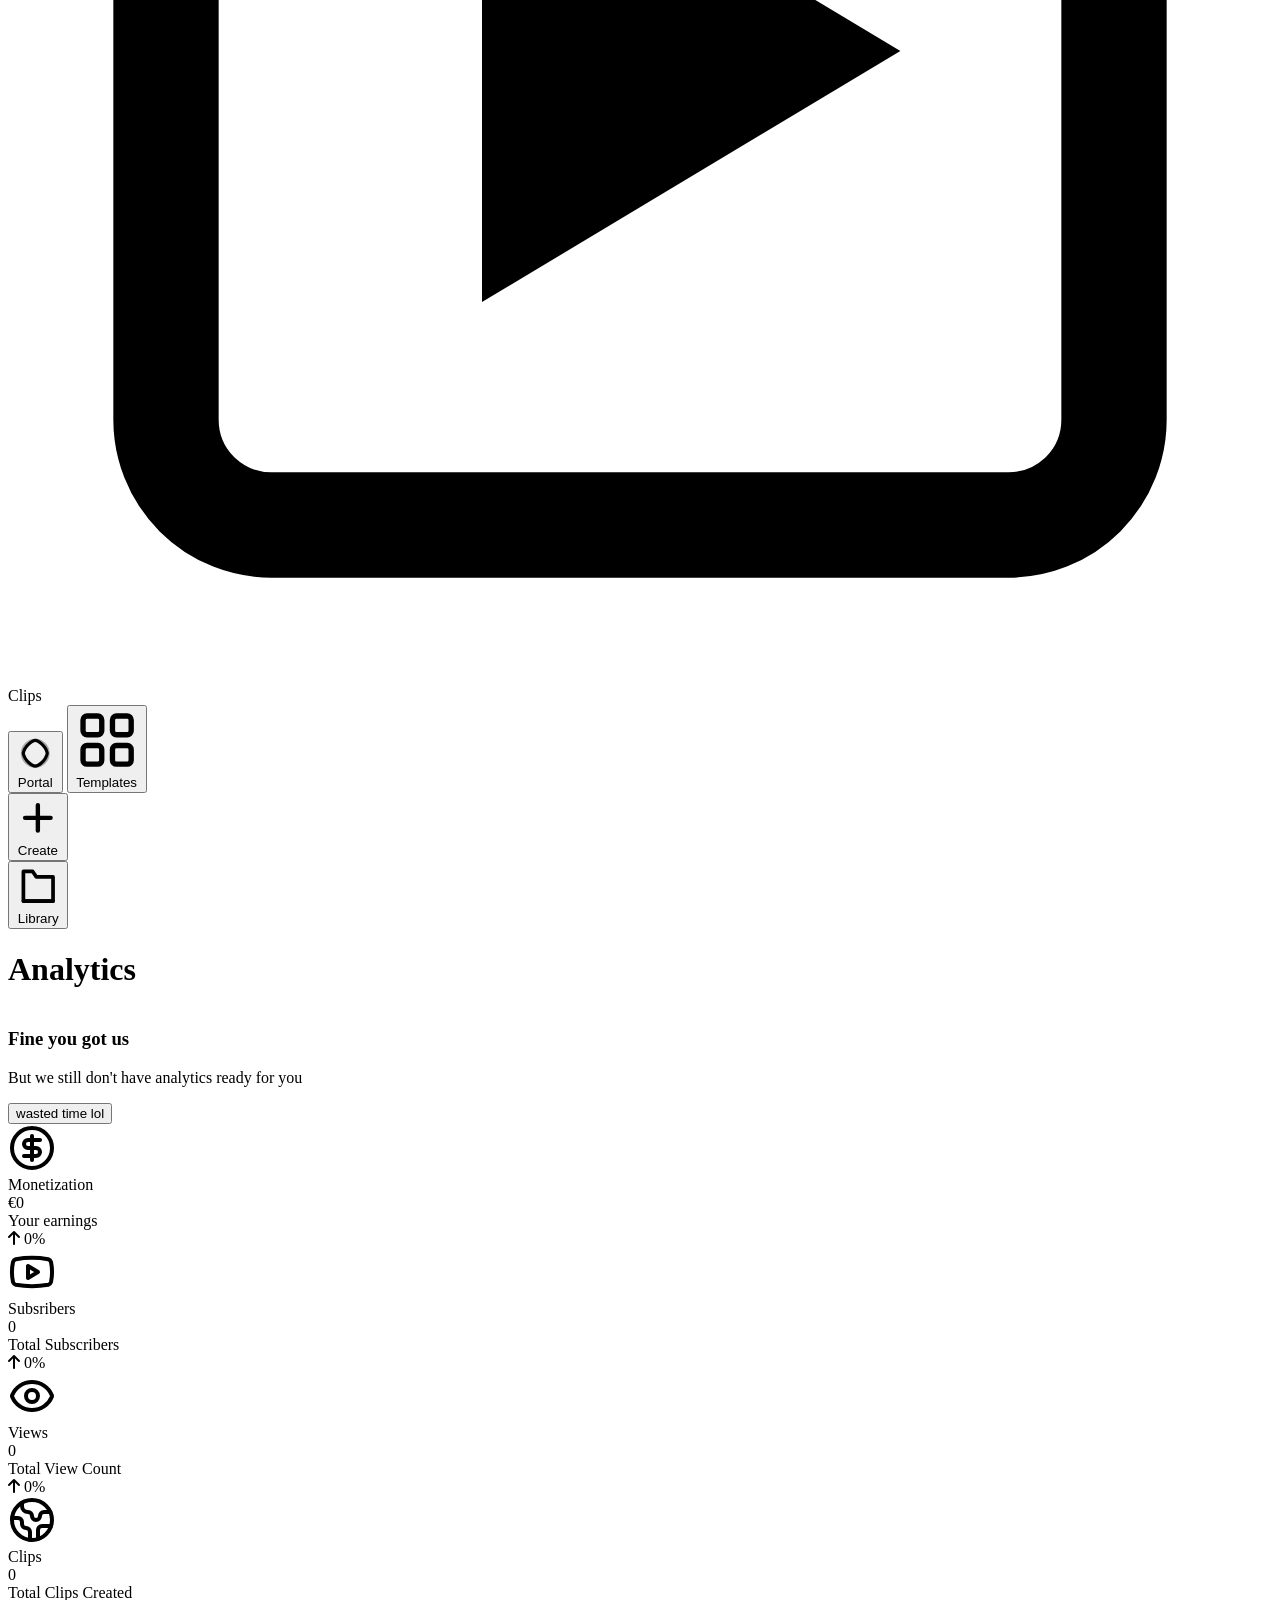
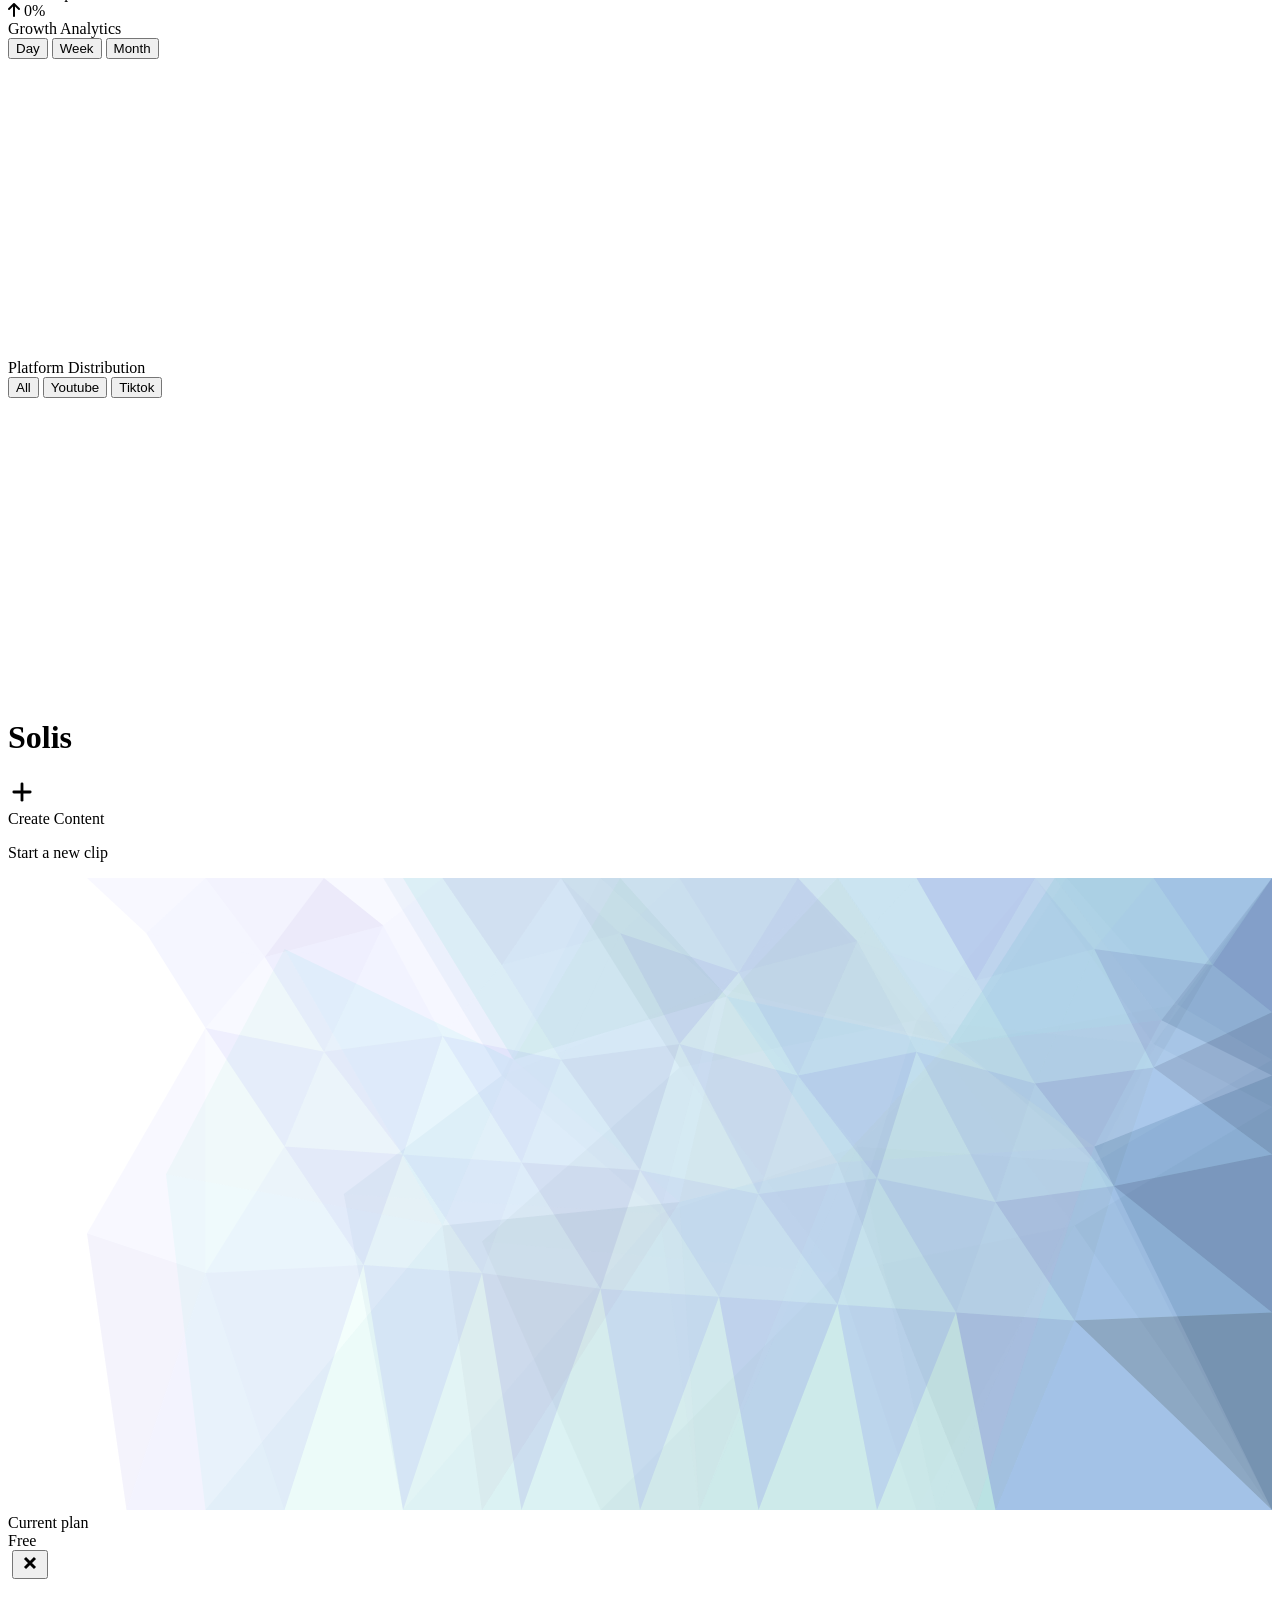
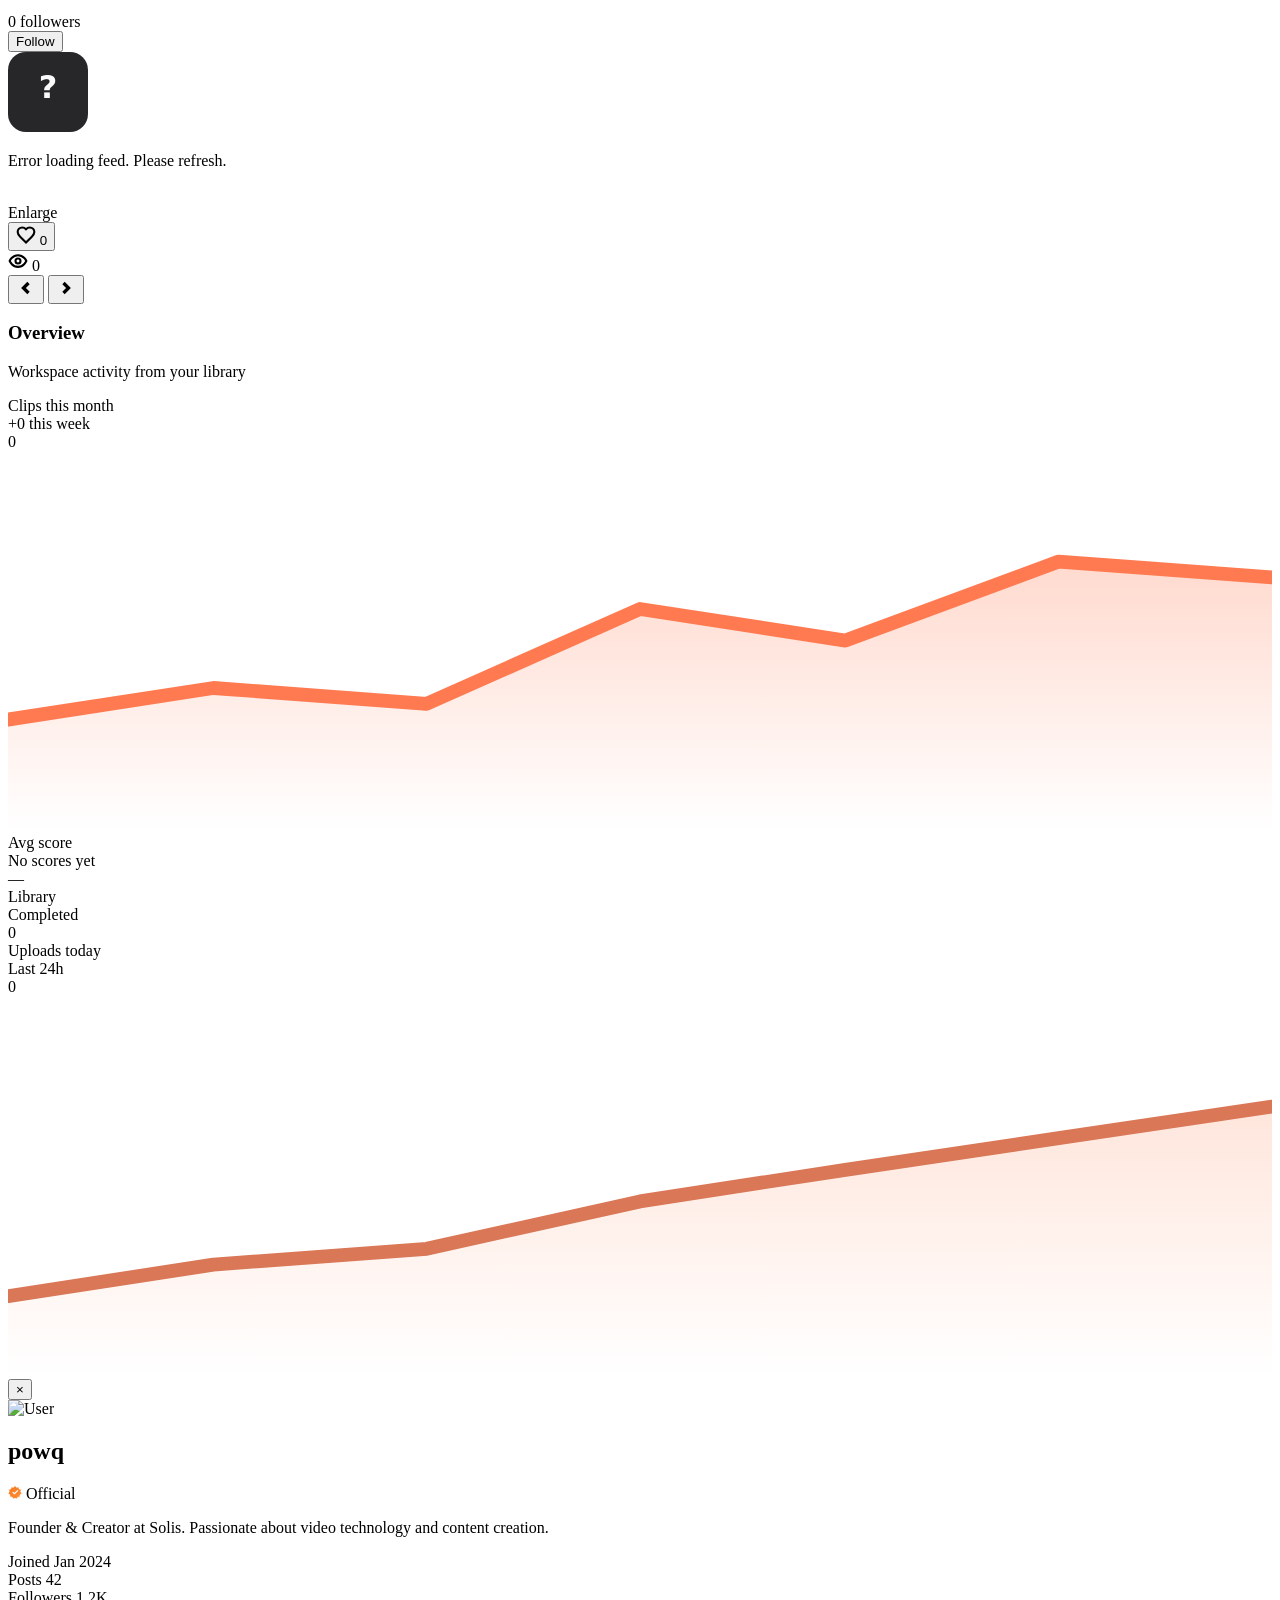
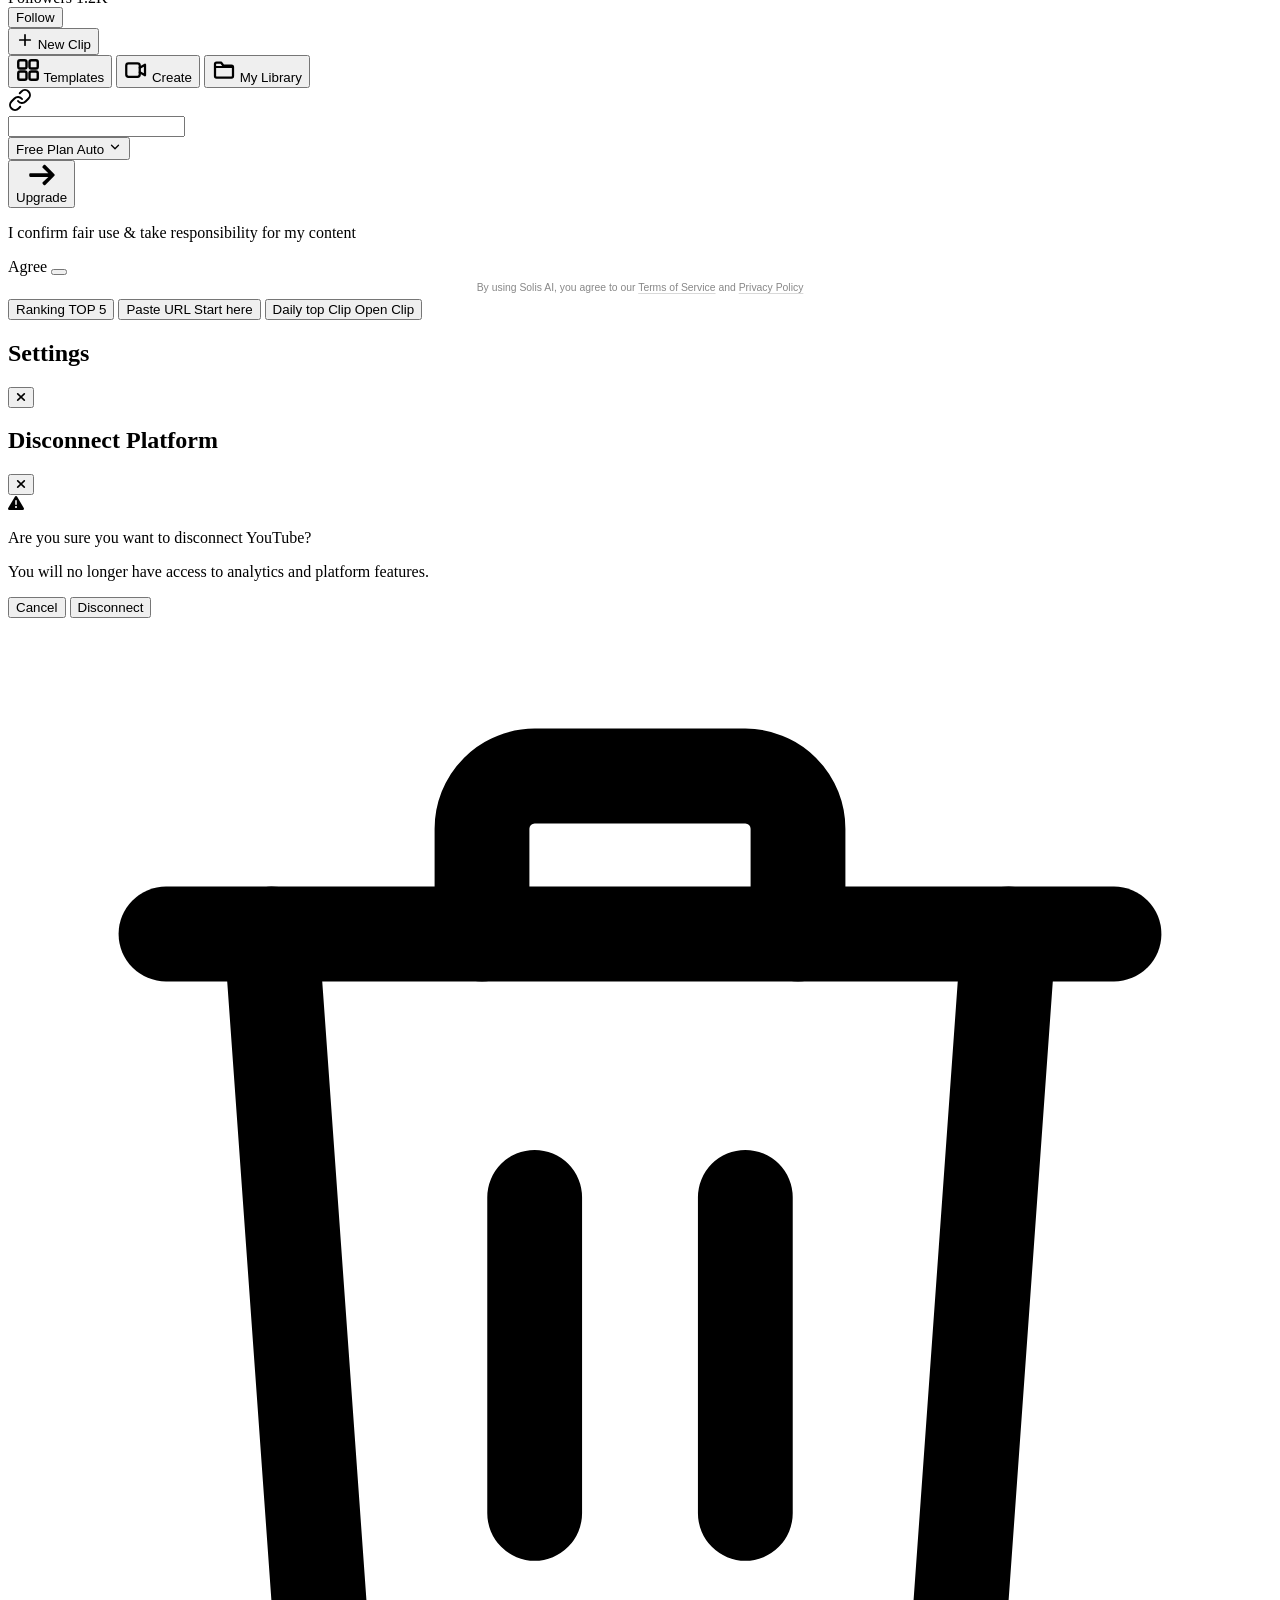
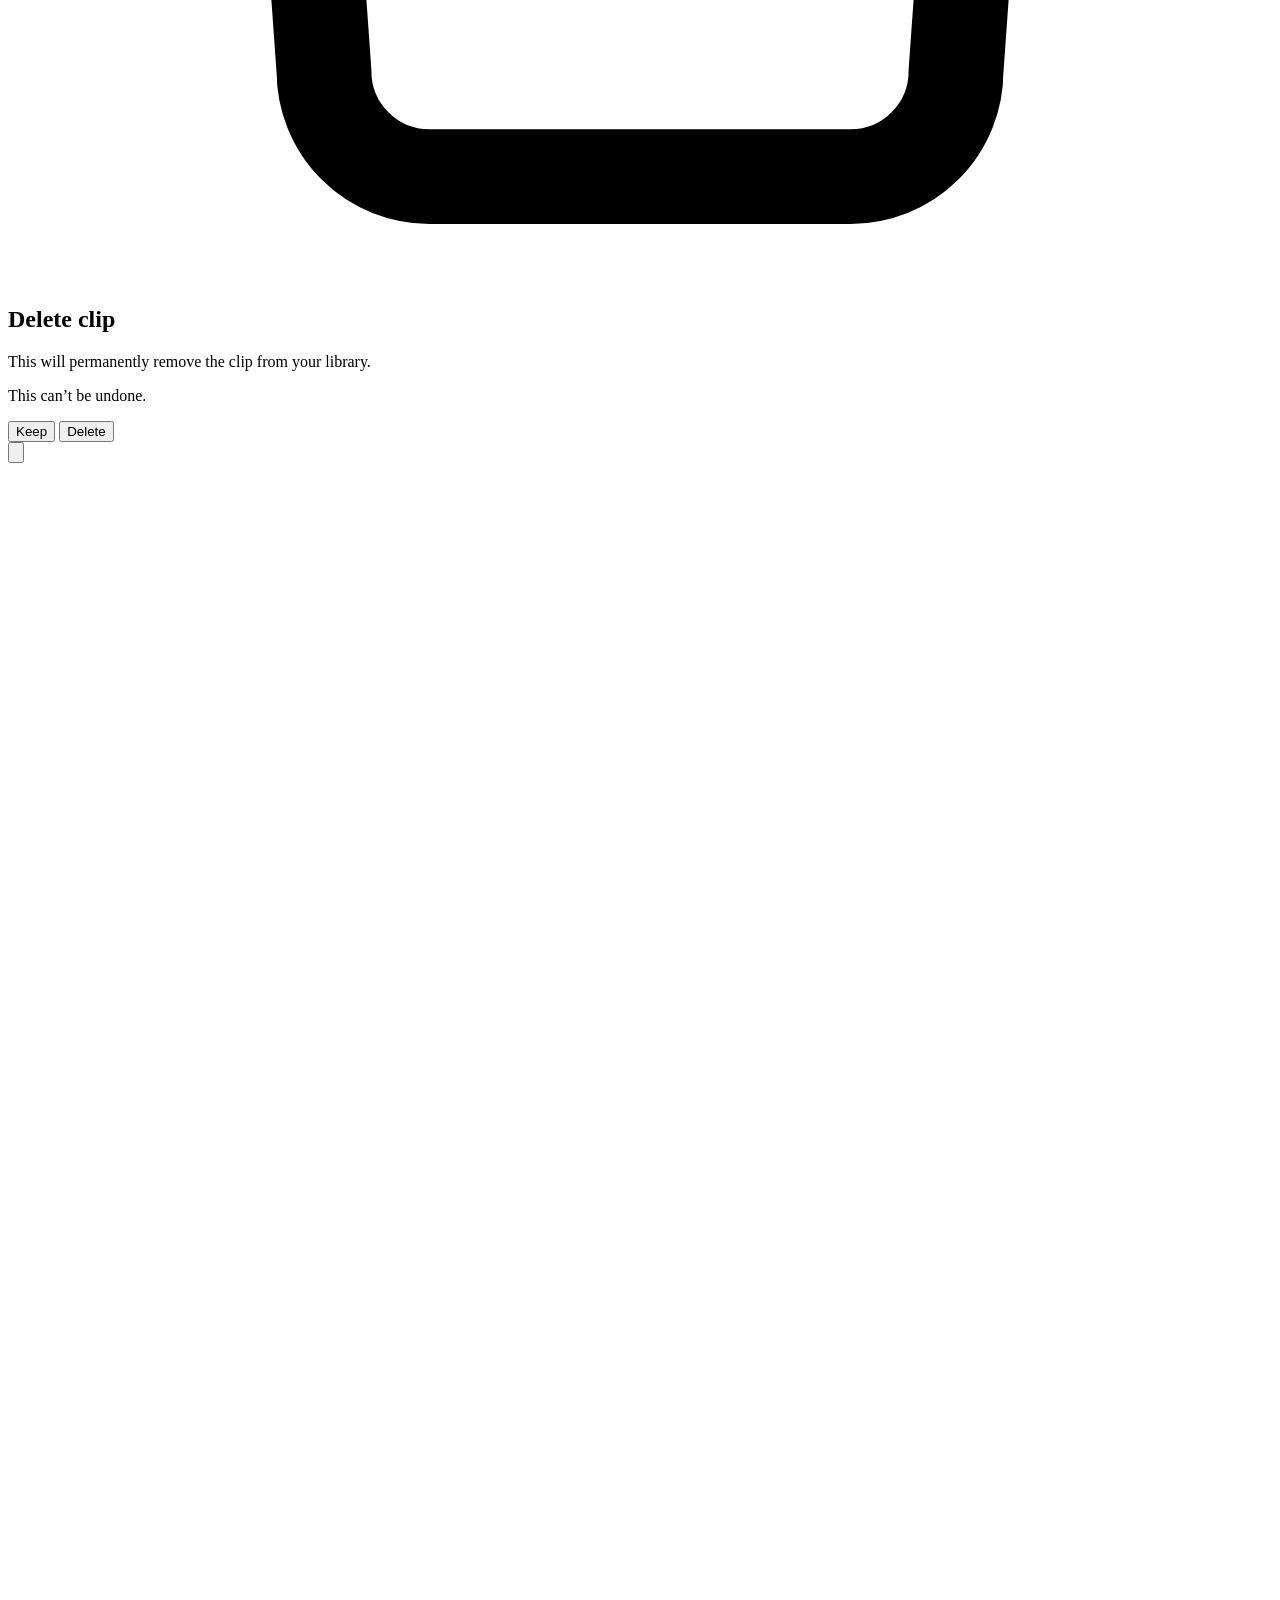
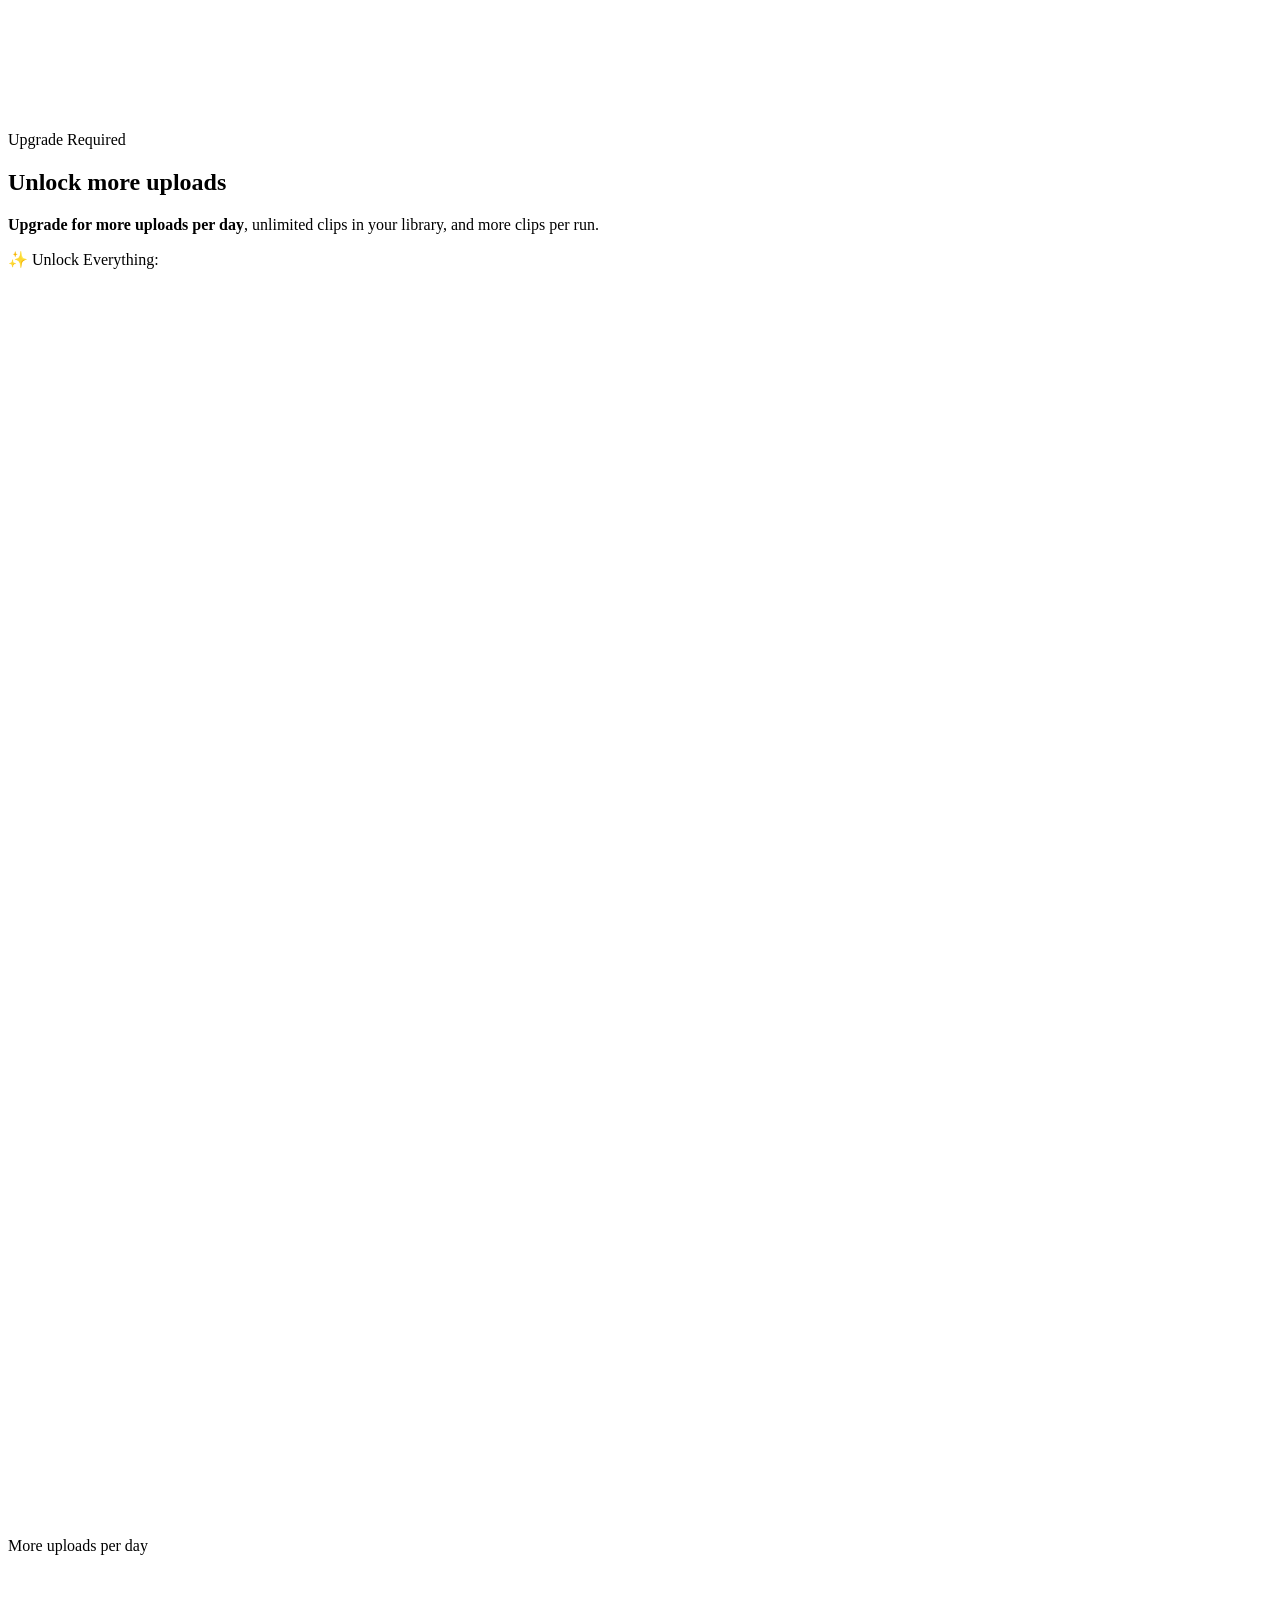
==== commit a6ec92c0: "deploy: premium cheaper badges + compare cue to compare.html" ====
--- a/dashboard.html
+++ b/dashboard.html
@@ -66,8 +66,9 @@
     <script src="/js/i_dq/profile-notifications.js?t=20260826163000"></script>
     <script src="/js/s_new/qwsqa.js?v=7"></script>
     <script src="/js/s_new/qwe.js?v=23"></script>
-    <link rel="stylesheet" href="/style/ss/stg-modal.css?v=81">
-    <script src="/js/s_new/stg.js?v=73"></script>
+    <link rel="stylesheet" href="/style/ss/stg-modal.css?v=82">
+    <link rel="stylesheet" href="/style/ss/stg-plan-refresh.css?v=7">
+    <script src="/js/s_new/stg.js?v=74"></script>
     <script src="/js/i_dq/video-generation-hook.js?v=1"></script>
     <script src="/js/ui/progress-ui.js?v=2"></script>
     <script src="/js/ui/generation-progress-spinner.js?v=82"></script>
@@ -83,7 +84,7 @@
     <script src="/js/payment/portal-manager.js?v=7"></script>
     <script src="/js/payment/payment-success.js?v=2"></script>
     <script src="/js/payment/platform-connections.js?v=7"></script>
-    <script src="/js/ui/plan-selector.js?v=77"></script>
+    <script src="/js/ui/plan-selector.js?v=81"></script>
     <script src="/js/core/video-preview-system.js?v=2"></script>
     <script src="/js/s_new/clip-card.js?v=29"></script>
     <script src="/js/s.js?v=354"></script>
@@ -1422,8 +1423,16 @@
     <div class="stgShell">
         <aside class="stgNav" aria-label="Settings sections">
             <div class="stgNavHead">
-                <h2 class="stgNavTitle">Settings</h2>
-                <p class="stgNavSub">Account &amp; usage</p>
+                <button type="button" class="stgNavProfile" id="stgNavProfile" data-stg-panel="profile" aria-label="Open profile">
+                    <span class="stgNavProfileAvatar" id="stgNavProfileAvatar" aria-hidden="true">
+                        <svg viewBox="0 0 24 24" fill="none" stroke="currentColor" stroke-width="2" stroke-linecap="round" stroke-linejoin="round"><path d="M20 21v-2a4 4 0 0 0-4-4H8a4 4 0 0 0-4 4v2"/><circle cx="12" cy="7" r="4"/></svg>
+                    </span>
+                    <span class="stgNavProfileMeta">
+                        <span class="stgNavProfileName" id="stgNavProfileName">Guest User</span>
+                        <span class="stgNavProfileEmail" id="stgNavProfileEmail">unknown@email.com</span>
+                    </span>
+                    <svg class="stgNavProfileChevron" viewBox="0 0 24 24" fill="none" stroke="currentColor" stroke-width="2.2" stroke-linecap="round" stroke-linejoin="round" aria-hidden="true"><path d="m9 18 6-6-6-6"/></svg>
+                </button>
             </div>
             <div class="stgMobileHero" id="stgMobileHero" aria-hidden="true">
                 <div class="stgMobileHeroInner" id="stgMobileHeroInner"></div>
@@ -4776,7 +4785,7 @@
                                 <div class="plan-effort-mode-row plan-effort-mode-row--multi" id="planMultiTaskRow" data-on="0">
                                     <div class="plan-effort-mode-copy">
                                         <span class="plan-effort-mode-title" id="planMultiTaskTitle">Multi Task</span>
-                                        <span class="plan-effort-mode-hint is-collapsed" id="planMultiTaskHint">Up to 10 Tasks in one go on Prime & Elite</span>
+                                        <span class="plan-effort-mode-hint is-collapsed" id="planMultiTaskHint">Up to 10 Tasks in one go</span>
                                     </div>
                                     <div class="plan-effort-advanced-switch">
                                         <button
@@ -4845,7 +4854,7 @@
                             </div>
                             <div class="plan-selector-popover-stat">
                                 <div class="plan-selector-popover-count" id="planPopoverCount">—</div>
-                                <p class="plan-selector-popover-kicker" id="planPopoverKicker">uploads left</p>
+                                <p class="plan-selector-popover-kicker" id="planPopoverKicker">remaining</p>
                             </div>
                             <div class="plan-selector-progress" aria-hidden="true">
                                 <div class="plan-selector-progress-fill" id="planPopoverProgress"></div>
--- a/style/ss/stg-plan-refresh.css
+++ b/style/ss/stg-plan-refresh.css
@@ -0,0 +1,492 @@
+:root {
+    --stg-ease: cubic-bezier(0.22, 1, 0.36, 1);
+    --stg-ease-out: cubic-bezier(0.16, 1, 0.3, 1);
+    --stg-accent: #ff6b35;
+    --stg-accent-soft: rgba(255, 107, 53, 0.14);
+    --stg-ink: #1c1917;
+    --stg-muted: rgba(120, 113, 108, 0.78);
+}
+
+.stgBackdrop {
+    transition: opacity 0.32s var(--stg-ease-out), visibility 0.32s var(--stg-ease-out) !important;
+    background: rgba(28, 22, 18, 0.38) !important;
+    backdrop-filter: blur(10px) saturate(120%) !important;
+    -webkit-backdrop-filter: blur(10px) saturate(120%) !important;
+}
+
+.stgModal {
+    transition:
+        opacity 0.34s var(--stg-ease-out),
+        transform 0.42s var(--stg-ease),
+        visibility 0.34s var(--stg-ease-out),
+        box-shadow 0.34s ease !important;
+    transform: translate(-50%, -50%) scale(0.94) !important;
+    filter: saturate(0.92);
+    box-shadow:
+        0 40px 90px rgba(40, 28, 18, 0.22),
+        0 12px 32px rgba(40, 28, 18, 0.1),
+        inset 0 1px 0 rgba(255, 255, 255, 0.96) !important;
+}
+
+.stgModal.open {
+    transform: translate(-50%, -50%) scale(1) !important;
+    filter: none;
+}
+
+.stgNav {
+    background:
+        linear-gradient(180deg, rgba(252, 250, 248, 0.98) 0%, rgba(246, 243, 239, 0.94) 100%) !important;
+    border-right-color: rgba(0, 0, 0, 0.055) !important;
+    padding: 14px 10px 12px !important;
+    gap: 0 !important;
+}
+
+.stgNavHead {
+    padding: 0 2px 12px !important;
+}
+
+.stgNavTitle,
+.stgNavSub {
+    display: none !important;
+}
+
+.stgNavProfile {
+    display: flex;
+    align-items: center;
+    gap: 11px;
+    width: 100%;
+    margin: 0;
+    padding: 10px 10px 10px 8px;
+    border-radius: 16px;
+    border: 1px solid rgba(255, 255, 255, 0.85);
+    background:
+        linear-gradient(145deg, rgba(255, 255, 255, 0.95) 0%, rgba(255, 250, 245, 0.78) 100%);
+    box-shadow:
+        0 6px 18px rgba(120, 90, 60, 0.06),
+        inset 0 1px 0 rgba(255, 255, 255, 0.98);
+    cursor: pointer;
+    text-align: left;
+    font: inherit;
+    color: inherit;
+    transition:
+        background 0.2s ease,
+        border-color 0.2s ease,
+        box-shadow 0.22s var(--stg-ease),
+        filter 0.2s ease;
+}
+
+.stgNavProfile:hover {
+    background:
+        linear-gradient(145deg, #fff 0%, rgba(255, 248, 242, 0.92) 100%);
+    border-color: rgba(255, 107, 53, 0.28);
+    box-shadow:
+        0 8px 22px rgba(120, 90, 60, 0.1),
+        0 0 0 3px var(--stg-accent-soft),
+        inset 0 1px 0 #fff;
+    filter: brightness(1.02);
+}
+
+.stgNavProfile:active {
+    filter: brightness(0.98);
+    box-shadow:
+        0 4px 12px rgba(120, 90, 60, 0.08),
+        inset 0 1px 0 #fff;
+}
+
+.stgNavProfile.is-active {
+    border-color: rgba(255, 107, 53, 0.38);
+    box-shadow:
+        0 0 0 3px var(--stg-accent-soft),
+        inset 0 1px 0 #fff;
+}
+
+.stgNavProfileAvatar {
+    position: relative;
+    width: 40px;
+    height: 40px;
+    border-radius: 50%;
+    flex-shrink: 0;
+    overflow: hidden;
+    display: grid;
+    place-items: center;
+    background: rgba(255, 255, 255, 0.95);
+    border: 1.5px solid rgba(0, 0, 0, 0.06);
+    color: rgba(120, 113, 108, 0.7);
+    box-shadow: 0 2px 8px rgba(0, 0, 0, 0.06);
+}
+
+.stgNavProfileAvatar img {
+    width: 100%;
+    height: 100%;
+    object-fit: cover;
+    display: block;
+}
+
+.stgNavProfileAvatar svg {
+    width: 18px;
+    height: 18px;
+}
+
+.stgNavProfileMeta {
+    flex: 1;
+    min-width: 0;
+    display: flex;
+    flex-direction: column;
+    gap: 2px;
+}
+
+.stgNavProfileName {
+    font-family: 'Plus Jakarta Sans', sans-serif;
+    font-size: 13px;
+    font-weight: 720;
+    letter-spacing: -0.02em;
+    color: var(--stg-ink);
+    white-space: nowrap;
+    overflow: hidden;
+    text-overflow: ellipsis;
+    line-height: 1.2;
+}
+
+.stgNavProfileEmail {
+    font-family: 'Plus Jakarta Sans', sans-serif;
+    font-size: 10.5px;
+    font-weight: 550;
+    color: var(--stg-muted);
+    white-space: nowrap;
+    overflow: hidden;
+    text-overflow: ellipsis;
+    line-height: 1.2;
+}
+
+.stgNavProfileChevron {
+    flex-shrink: 0;
+    width: 16px;
+    height: 16px;
+    color: rgba(120, 113, 108, 0.45);
+    transition: color 0.18s ease, opacity 0.18s ease;
+}
+
+.stgNavProfile:hover .stgNavProfileChevron {
+    color: var(--stg-accent);
+    opacity: 1;
+}
+
+.stgNavBtn[data-stg-panel="profile"] {
+    display: none !important;
+}
+
+.stgNavSearchWrap {
+    margin: 0 2px 12px !important;
+}
+
+.stgNavSearch {
+    border-radius: 12px !important;
+    transition:
+        border-color 0.2s ease,
+        box-shadow 0.22s var(--stg-ease),
+        background 0.2s ease !important;
+}
+
+.stgNavSearch:focus {
+    border-color: rgba(255, 107, 53, 0.45) !important;
+    box-shadow: 0 0 0 4px var(--stg-accent-soft) !important;
+    background: #fff !important;
+}
+
+.stgNavBtn {
+    border-radius: 12px !important;
+    transition:
+        background 0.18s ease,
+        color 0.18s ease,
+        border-color 0.18s ease,
+        box-shadow 0.22s var(--stg-ease),
+        filter 0.18s ease !important;
+}
+
+.stgNavBtn:hover {
+    background: rgba(255, 255, 255, 0.88) !important;
+    border-color: rgba(255, 107, 53, 0.22) !important;
+    box-shadow:
+        inset 0 1px 0 rgba(255, 255, 255, 0.95),
+        0 0 0 1px rgba(255, 107, 53, 0.06) !important;
+    color: var(--stg-ink) !important;
+    filter: brightness(1.01);
+}
+
+.stgNavBtn:active {
+    filter: brightness(0.98);
+    box-shadow: inset 0 0 0 1px rgba(0, 0, 0, 0.04) !important;
+}
+
+.stgNavBtn.is-active {
+    background:
+        linear-gradient(145deg, rgba(255, 247, 237, 0.98) 0%, rgba(255, 237, 213, 0.72) 100%) !important;
+    border-color: rgba(255, 107, 53, 0.32) !important;
+    color: #c2410c !important;
+    box-shadow:
+        inset 0 1px 0 rgba(255, 255, 255, 0.9),
+        0 0 0 3px var(--stg-accent-soft) !important;
+}
+
+.stgNavBtn.is-active svg {
+    opacity: 1 !important;
+    color: #ea580c;
+}
+
+.stgNavBtn svg {
+    transition: opacity 0.18s ease, color 0.18s ease, filter 0.18s ease !important;
+}
+
+.stgNavBtn:hover svg {
+    opacity: 0.92 !important;
+}
+
+.stgPanel.is-active {
+    animation: stgPanelFade 0.34s var(--stg-ease) both;
+}
+
+@keyframes stgPanelFade {
+    from { opacity: 0; filter: blur(2px); }
+    to { opacity: 1; filter: none; }
+}
+
+.stgProfileHero {
+    border-radius: 18px !important;
+    transition: box-shadow 0.25s ease, border-color 0.25s ease !important;
+}
+
+.stgAvatarContainer:hover .stgAvatar,
+.stgAvatarContainer:focus-visible .stgAvatar {
+    border-color: rgba(255, 107, 53, 0.45) !important;
+    box-shadow:
+        0 0 0 4px var(--stg-accent-soft),
+        0 4px 14px rgba(255, 107, 53, 0.18) !important;
+    filter: brightness(1.03);
+}
+
+.stgRow,
+.stgAccountBtn,
+.stgConnectorBtn,
+.stgMainActionBtn,
+.stgEditHeaderBtn {
+    transition:
+        background 0.18s ease,
+        border-color 0.18s ease,
+        box-shadow 0.22s var(--stg-ease),
+        color 0.18s ease,
+        filter 0.18s ease !important;
+}
+
+.stgAccountBtn:hover,
+.stgEditHeaderBtn:hover,
+.stgMainActionBtn:hover,
+.stgConnectorBtn:hover:not(:disabled) {
+    filter: brightness(1.03);
+    box-shadow: 0 0 0 3px var(--stg-accent-soft);
+}
+
+.stgClose {
+    transition: background 0.18s ease, color 0.18s ease, filter 0.18s ease !important;
+}
+
+.stgClose:hover {
+    background: rgba(0, 0, 0, 0.07) !important;
+    filter: brightness(1.05);
+}
+
+@media (max-width: 768px) {
+    .stgModal[data-stg-view="home"] .stgNavHead {
+        display: block !important;
+        padding: 4px 4px 10px !important;
+    }
+
+    .stgModal[data-stg-view="home"] .stgMobileHero {
+        display: none !important;
+    }
+
+    .stgModal[data-stg-view="home"] .stgNavProfile {
+        padding: 16px 14px;
+        border-radius: 20px;
+        gap: 14px;
+        animation: stgNavProfileIn 0.4s var(--stg-ease) both;
+    }
+
+    .stgModal[data-stg-view="home"] .stgNavProfileAvatar {
+        width: 56px;
+        height: 56px;
+    }
+
+    .stgModal[data-stg-view="home"] .stgNavProfileAvatar svg {
+        width: 24px;
+        height: 24px;
+    }
+
+    .stgModal[data-stg-view="home"] .stgNavProfileName {
+        font-size: 16px;
+        font-weight: 750;
+    }
+
+    .stgModal[data-stg-view="home"] .stgNavProfileEmail {
+        font-size: 12px;
+    }
+
+    .stgModal[data-stg-view="home"] .stgNavBtn {
+        transition:
+            background 0.18s ease,
+            color 0.18s ease,
+            border-color 0.18s ease,
+            box-shadow 0.22s var(--stg-ease),
+            filter 0.18s ease !important;
+    }
+
+    .stgModal[data-stg-view="home"] .stgNavBtn:active {
+        transform: none !important;
+        filter: brightness(0.97);
+    }
+
+    @keyframes stgNavProfileIn {
+        from { opacity: 0; filter: blur(4px); }
+        to { opacity: 1; filter: none; }
+    }
+}
+
+@media (prefers-reduced-motion: reduce) {
+    .stgModal,
+    .stgBackdrop,
+    .stgPanel.is-active,
+    .stgNavProfile,
+    .stgNavBtn {
+        animation: none !important;
+        transition: none !important;
+    }
+}
+
+.plan-selector-btn {
+    transition:
+        background 0.22s ease,
+        border-color 0.22s ease,
+        box-shadow 0.25s var(--stg-ease),
+        filter 0.18s ease !important;
+}
+
+.plan-selector-btn:hover {
+    filter: brightness(1.04);
+    box-shadow:
+        inset 0 1px 0 rgba(255, 255, 255, 0.95),
+        0 0 0 3px rgba(255, 122, 80, 0.12),
+        0 4px 14px rgba(120, 90, 60, 0.08) !important;
+}
+
+.plan-selector-btn:active {
+    transform: none !important;
+    filter: brightness(0.97);
+}
+
+.plan-selector-wrap.is-open .plan-selector-btn,
+.plan-selector-btn[aria-expanded="true"] {
+    filter: none;
+    box-shadow:
+        inset 0 1px 0 rgba(255, 255, 255, 0.95),
+        0 0 0 3px rgba(255, 122, 80, 0.16) !important;
+}
+
+.plan-selector-effort {
+    transform: none !important;
+}
+
+.plan-selector-popover-count {
+    display: inline-flex !important;
+    align-items: baseline !important;
+    gap: 0.1em !important;
+    font-variant-numeric: tabular-nums;
+    isolation: isolate;
+    transform: translateZ(0);
+    backface-visibility: hidden;
+}
+
+.plan-count-remaining {
+    display: inline-block;
+    font-weight: 700;
+    color: var(--clips-text, #1c1917);
+}
+
+.plan-count-sep {
+    display: inline-flex;
+    align-items: baseline;
+    gap: 0.06em;
+    font-size: 0.85em;
+    font-weight: 500;
+    color: var(--clips-text-muted, rgba(100, 92, 84, 0.72));
+}
+
+.plan-count-slash {
+    opacity: 0.75;
+}
+
+.plan-selector-popover-count.is-animating {
+    animation: planCountBlurIn 0.72s cubic-bezier(0.16, 1, 0.3, 1) both;
+}
+
+.plan-selector-popover-stat.is-animating .plan-selector-popover-kicker {
+    animation: planCountBlurIn 0.72s cubic-bezier(0.16, 1, 0.3, 1) 0.05s both;
+}
+
+@keyframes planCountBlurIn {
+    0% {
+        opacity: 0;
+        filter: blur(12px) saturate(0.85);
+        transform: translateZ(0) scale(1.03);
+    }
+    28% {
+        opacity: 0.55;
+        filter: blur(7px) saturate(0.92);
+    }
+    52% {
+        opacity: 0.9;
+        filter: blur(3.2px) saturate(1);
+        transform: translateZ(0) scale(1.01);
+    }
+    76% {
+        opacity: 1;
+        filter: blur(1px) saturate(1);
+        transform: translateZ(0) scale(1);
+    }
+    100% {
+        opacity: 1;
+        filter: blur(0) saturate(1);
+        transform: translateZ(0) scale(1);
+    }
+}
+
+.plan-selector-popover-reset {
+    color: rgba(100, 92, 84, 0.72) !important;
+}
+
+.plan-selector-upgrade {
+    transition:
+        box-shadow 0.25s var(--stg-ease),
+        filter 0.2s ease,
+        border-color 0.2s ease !important;
+}
+
+.plan-selector-upgrade:hover {
+    filter: brightness(1.06);
+    box-shadow:
+        0 8px 24px rgba(232, 90, 42, 0.38),
+        0 0 0 3px rgba(255, 122, 80, 0.2),
+        inset 0 1px 0 rgba(255, 255, 255, 0.45) !important;
+}
+
+.plan-selector-upgrade:active {
+    filter: brightness(0.96);
+}
+
+@media (prefers-reduced-motion: reduce) {
+    .plan-selector-popover-count.is-animating,
+    .plan-selector-popover-stat.is-animating .plan-selector-popover-kicker {
+        animation: none !important;
+        filter: none !important;
+        opacity: 1 !important;
+        transform: none !important;
+    }
+}
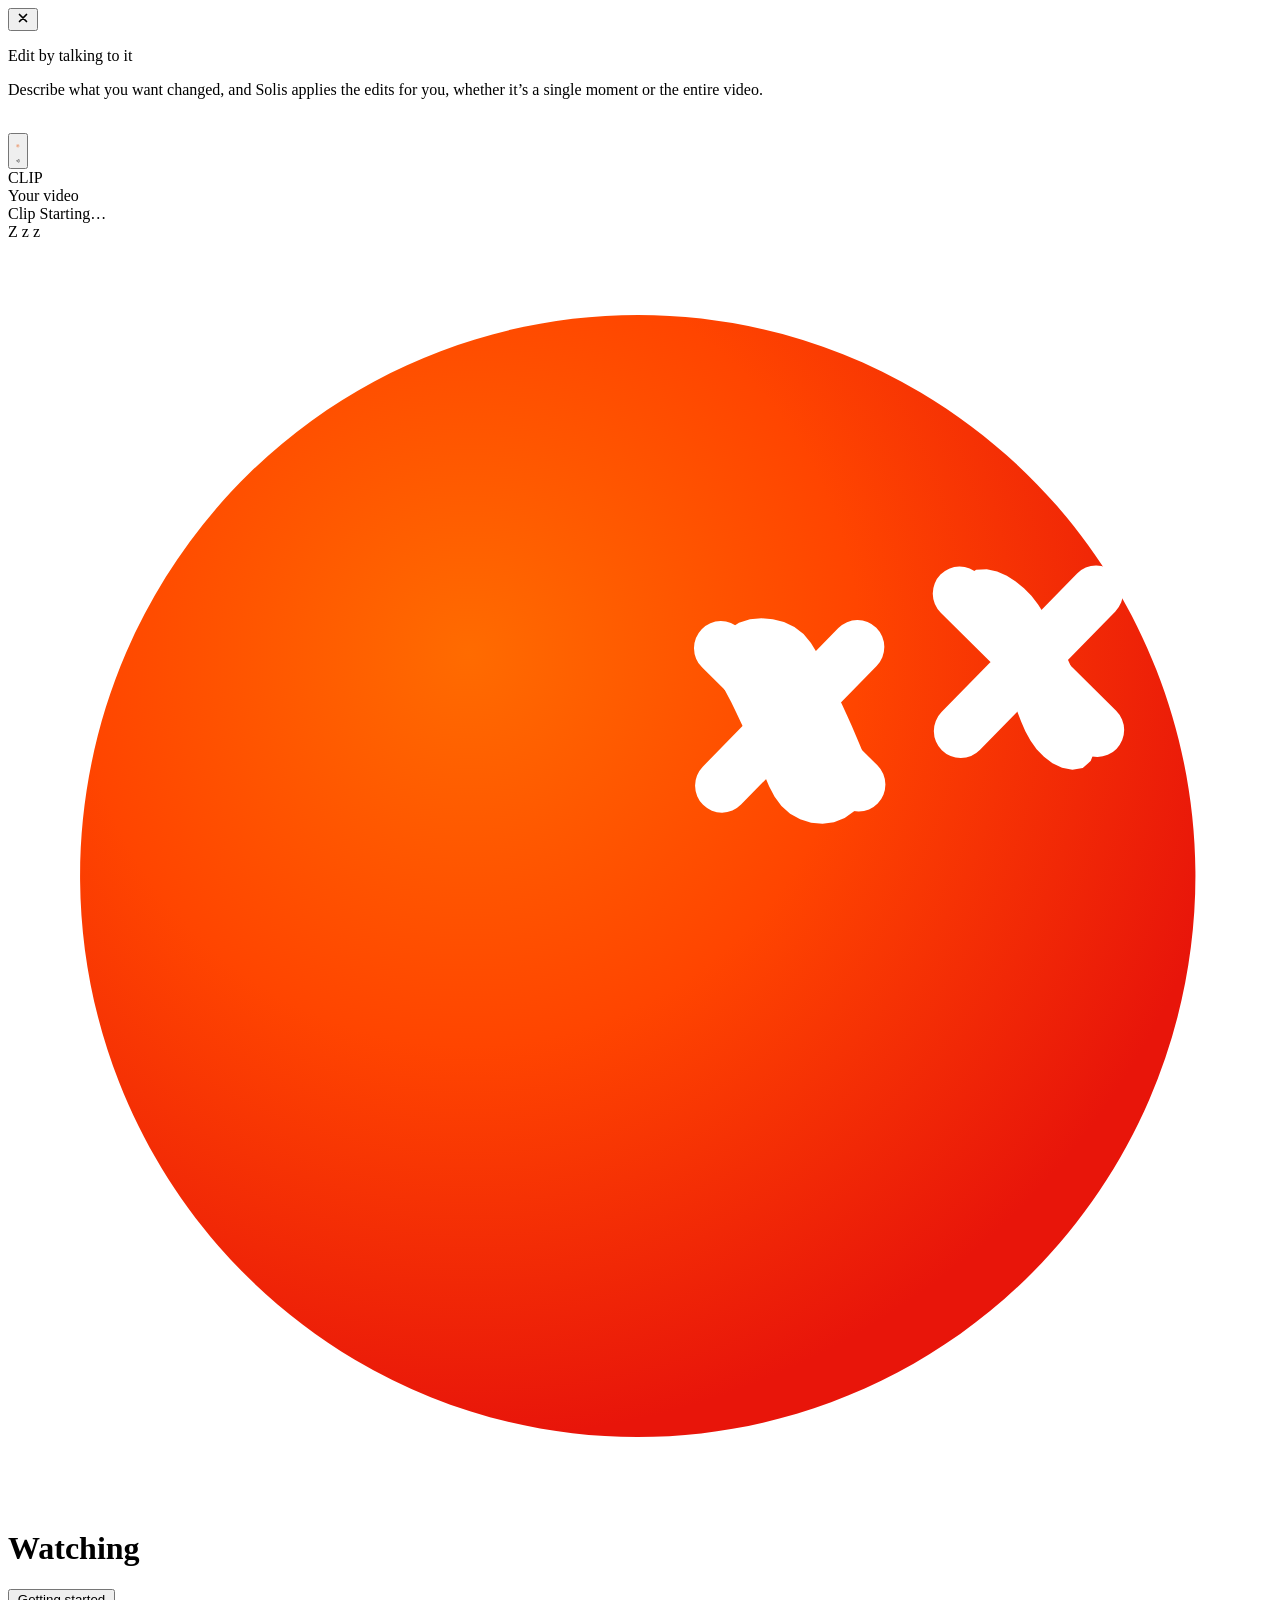
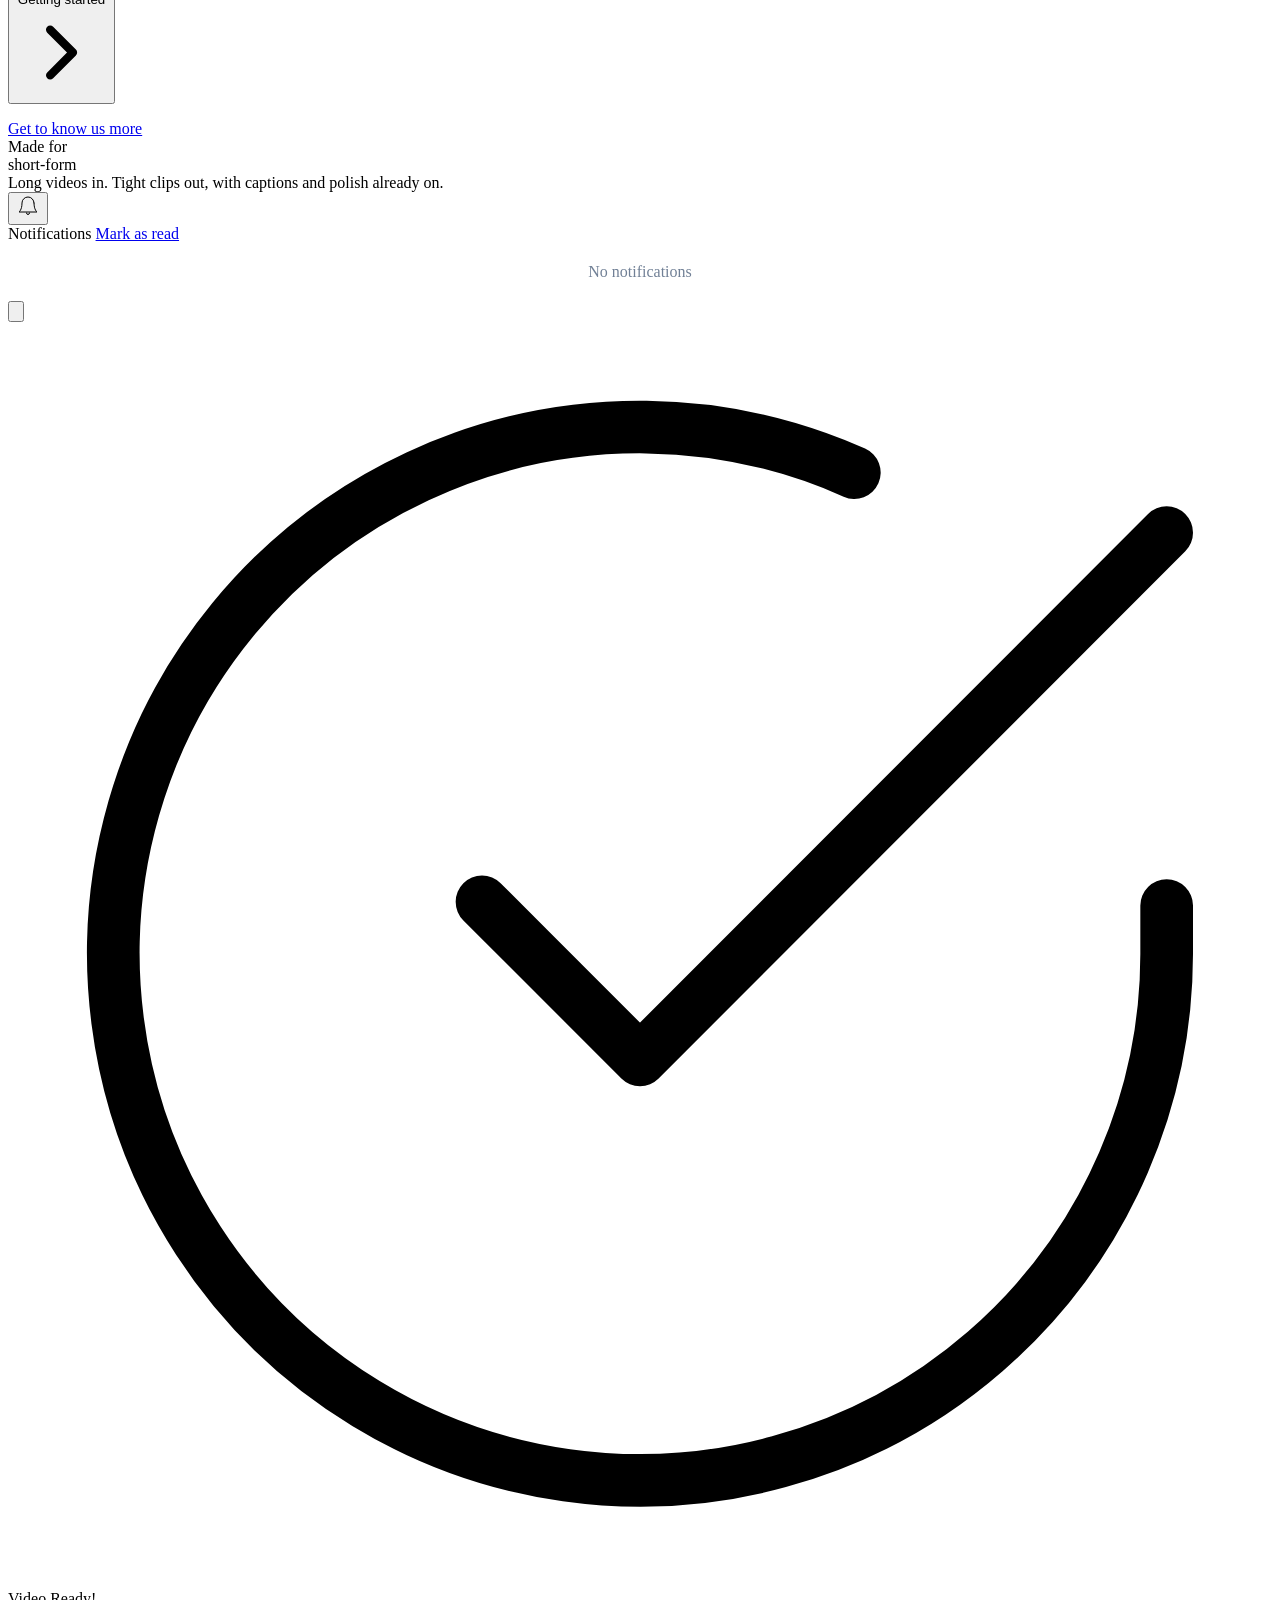
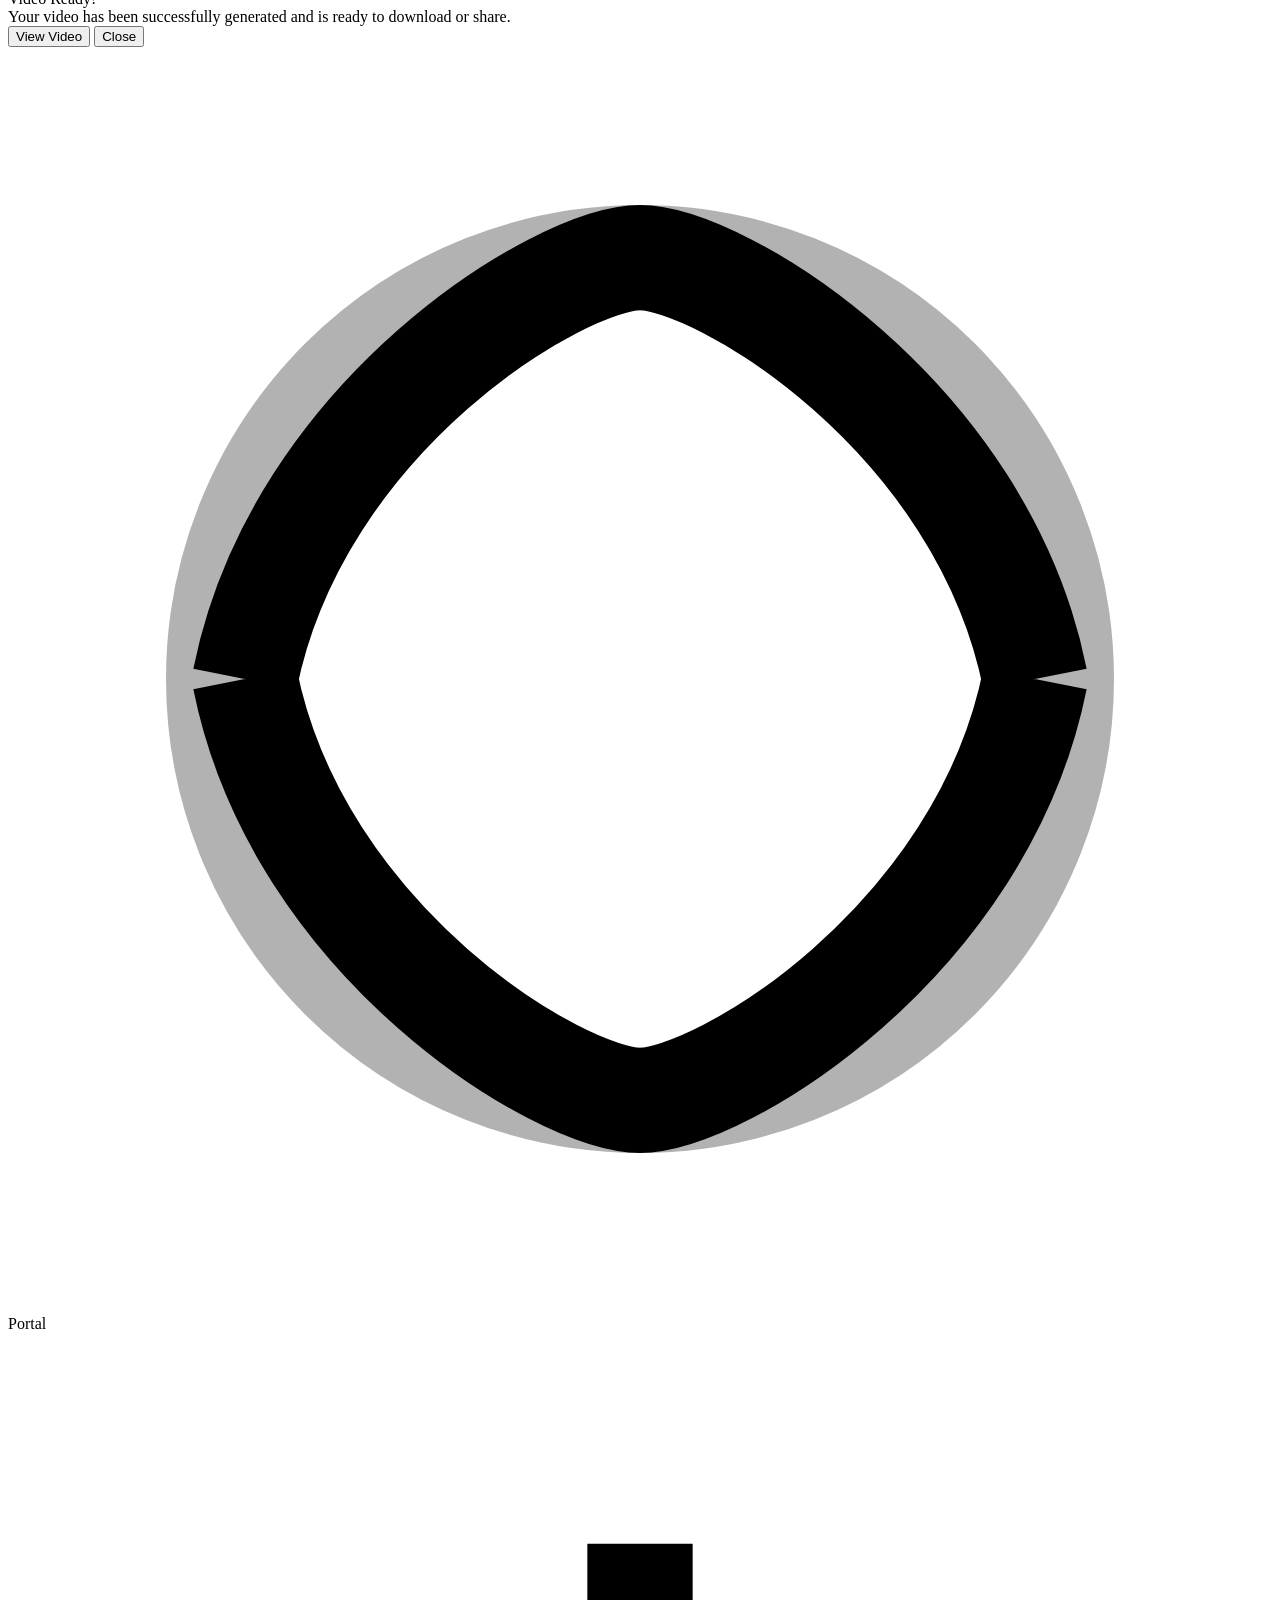
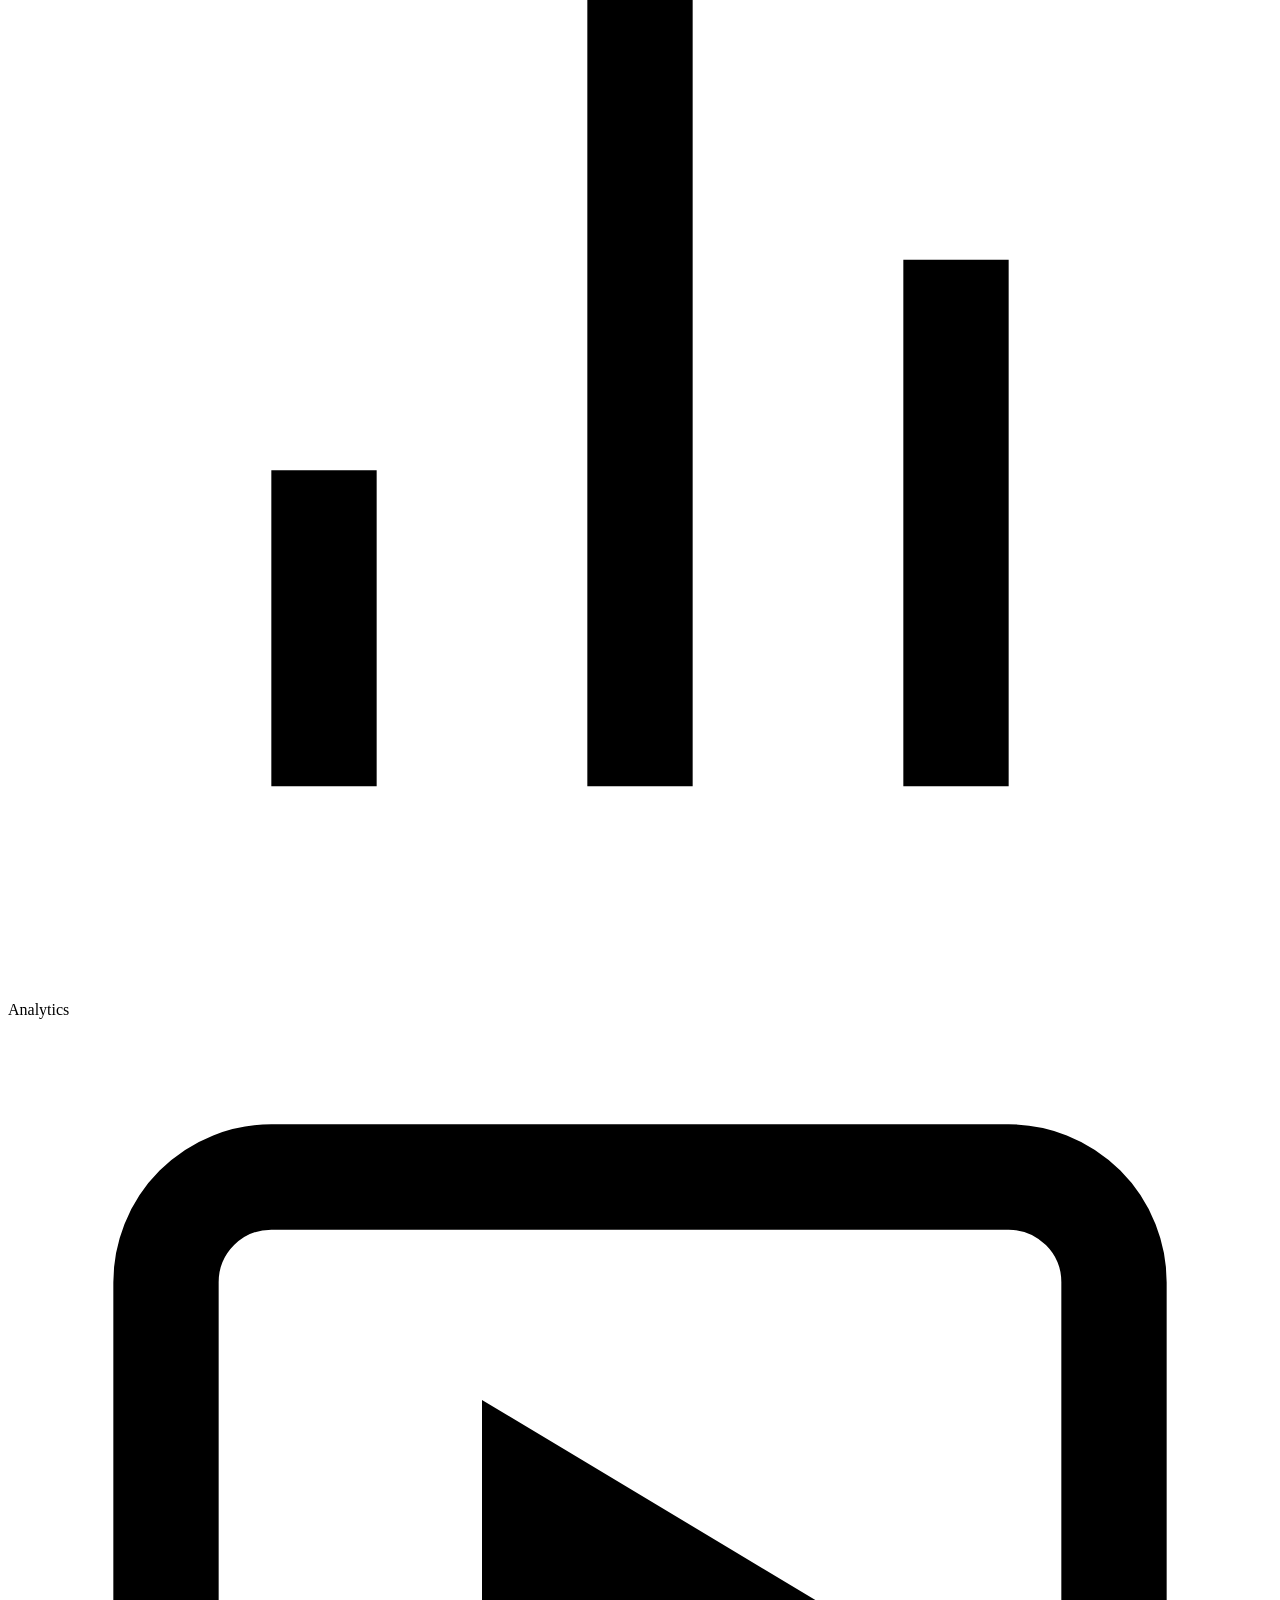
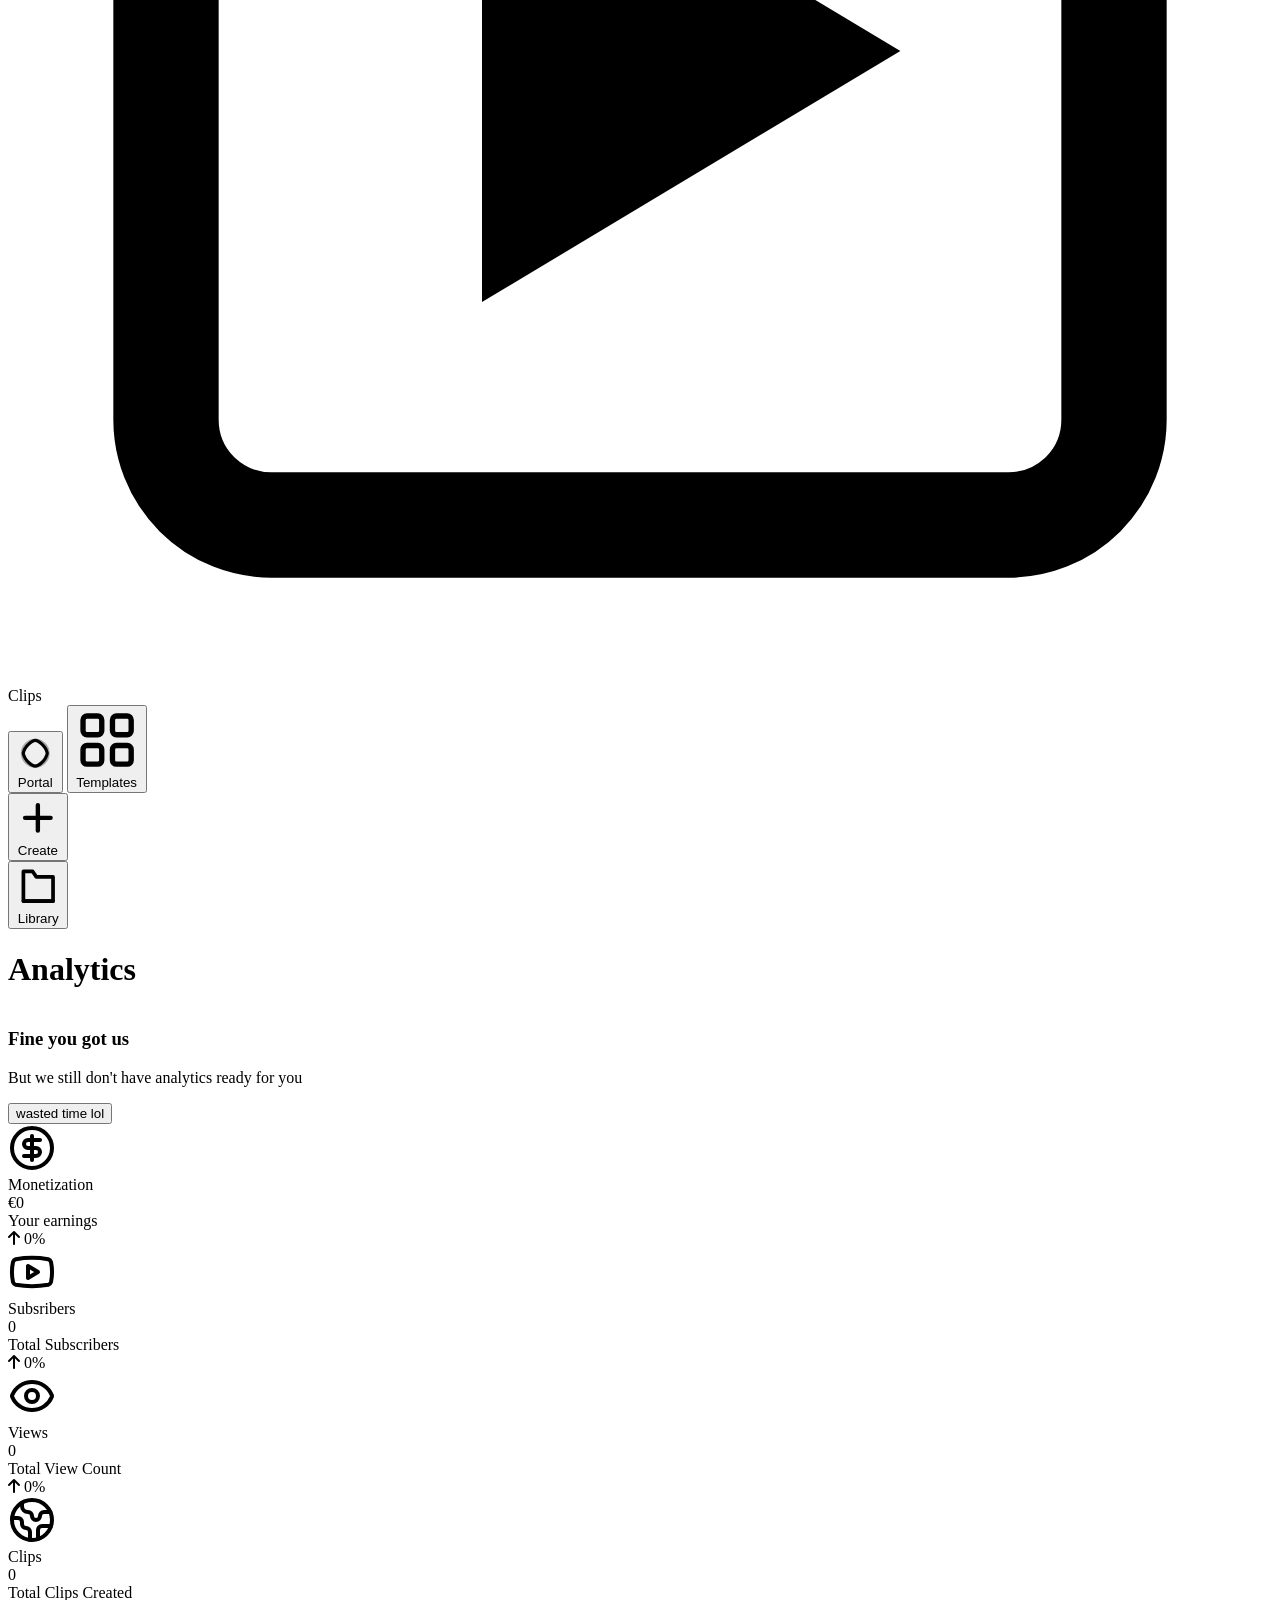
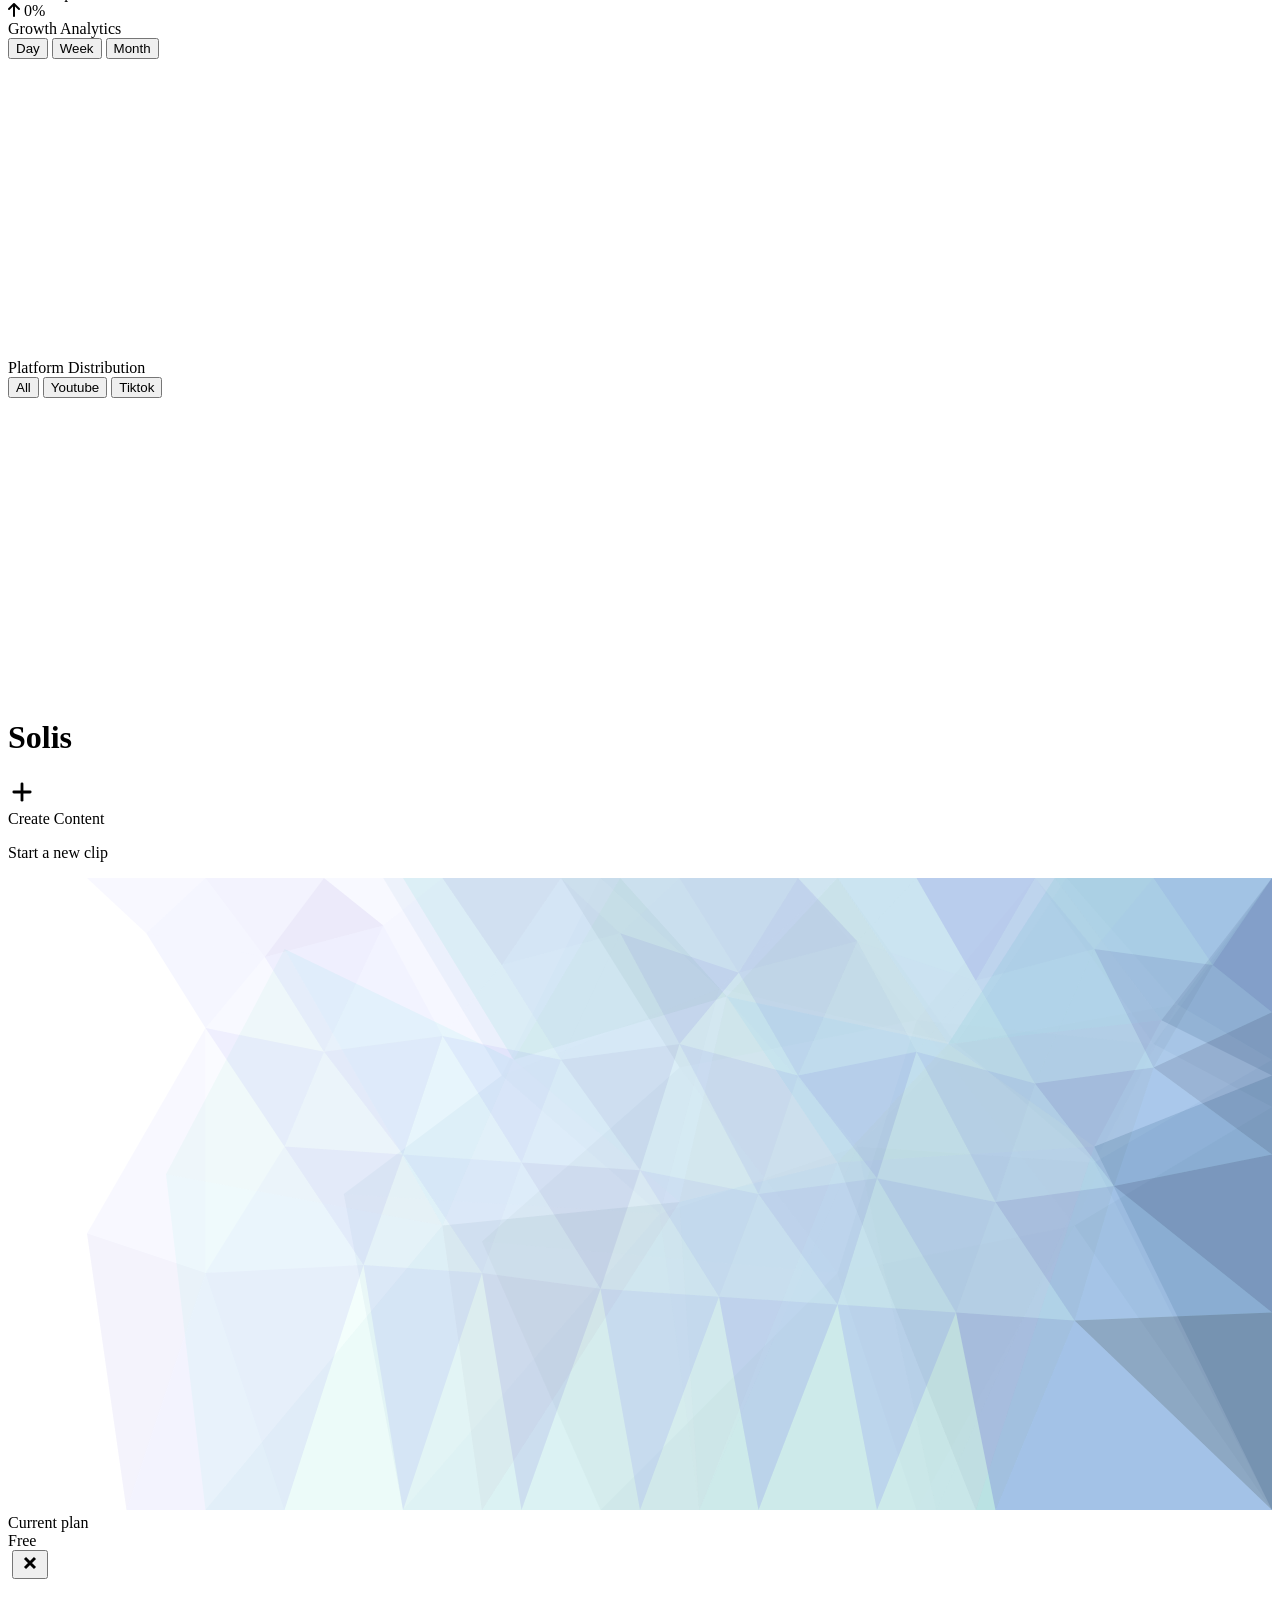
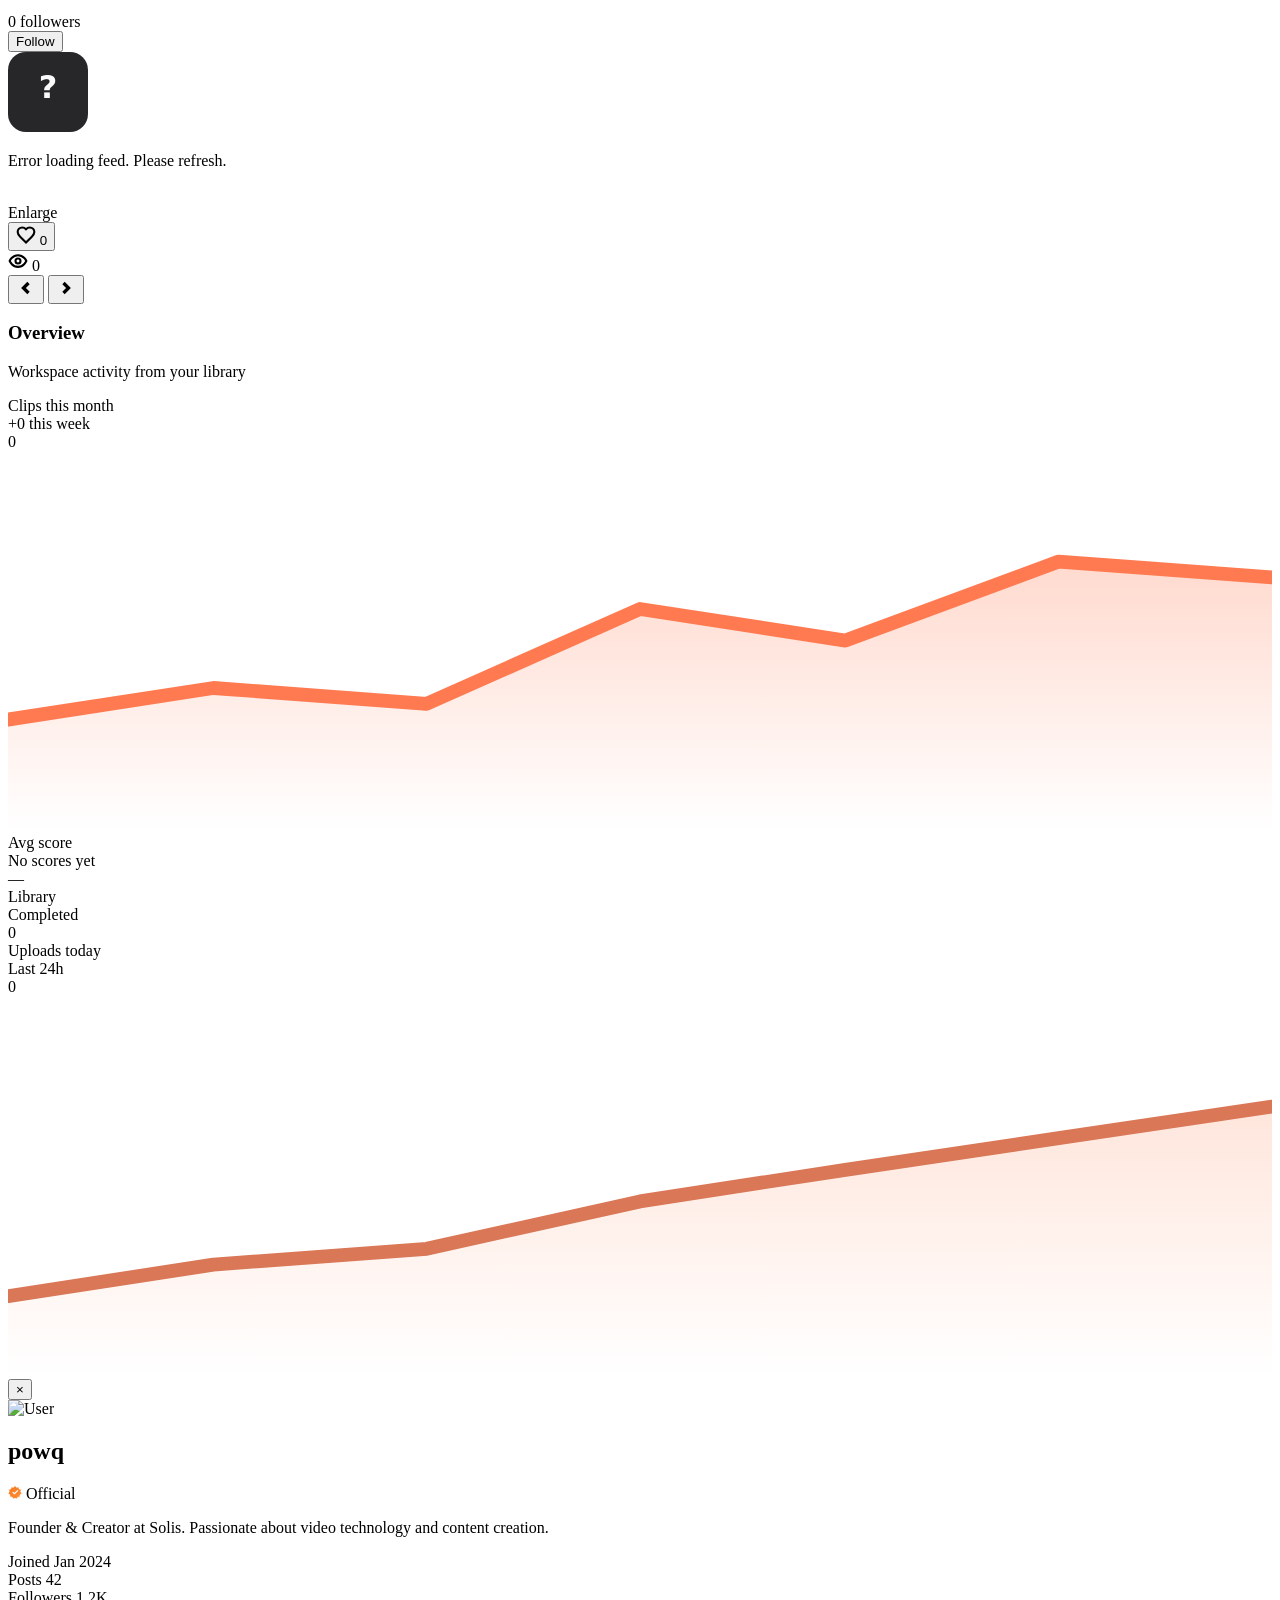
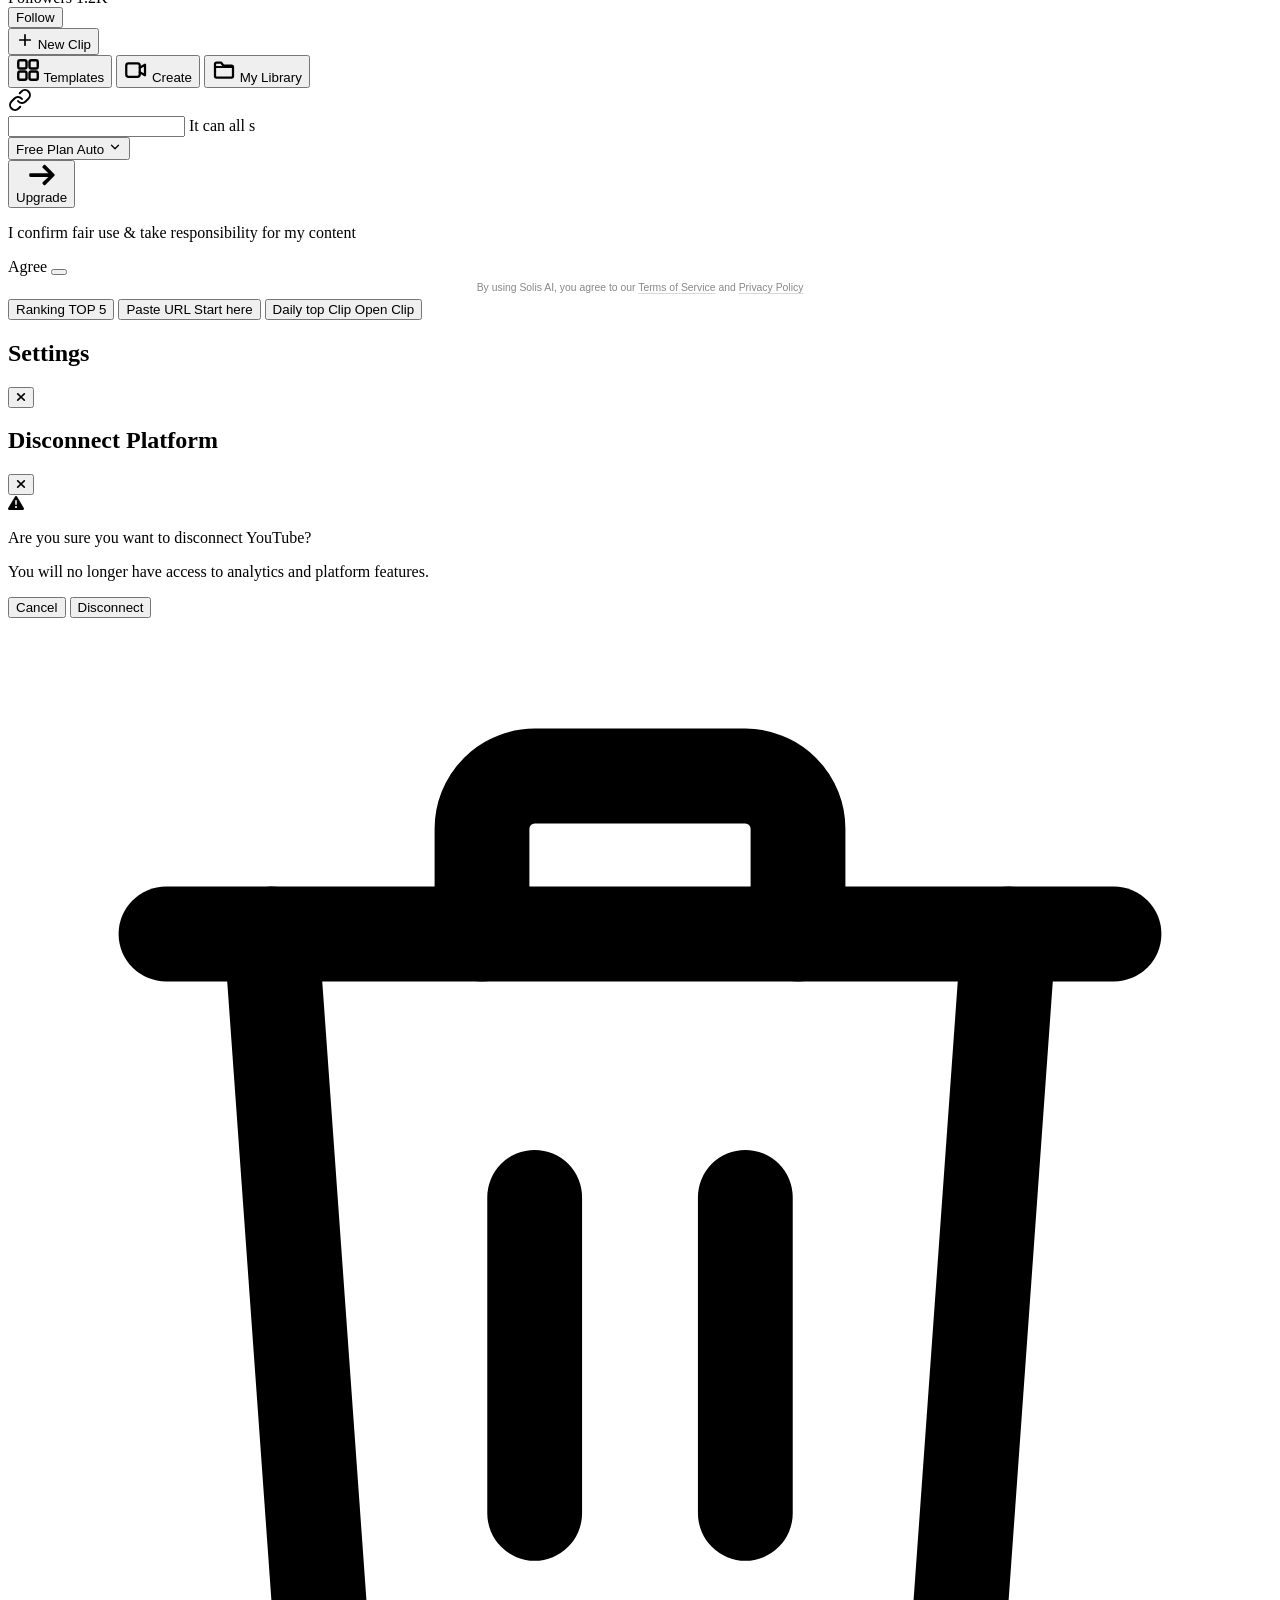
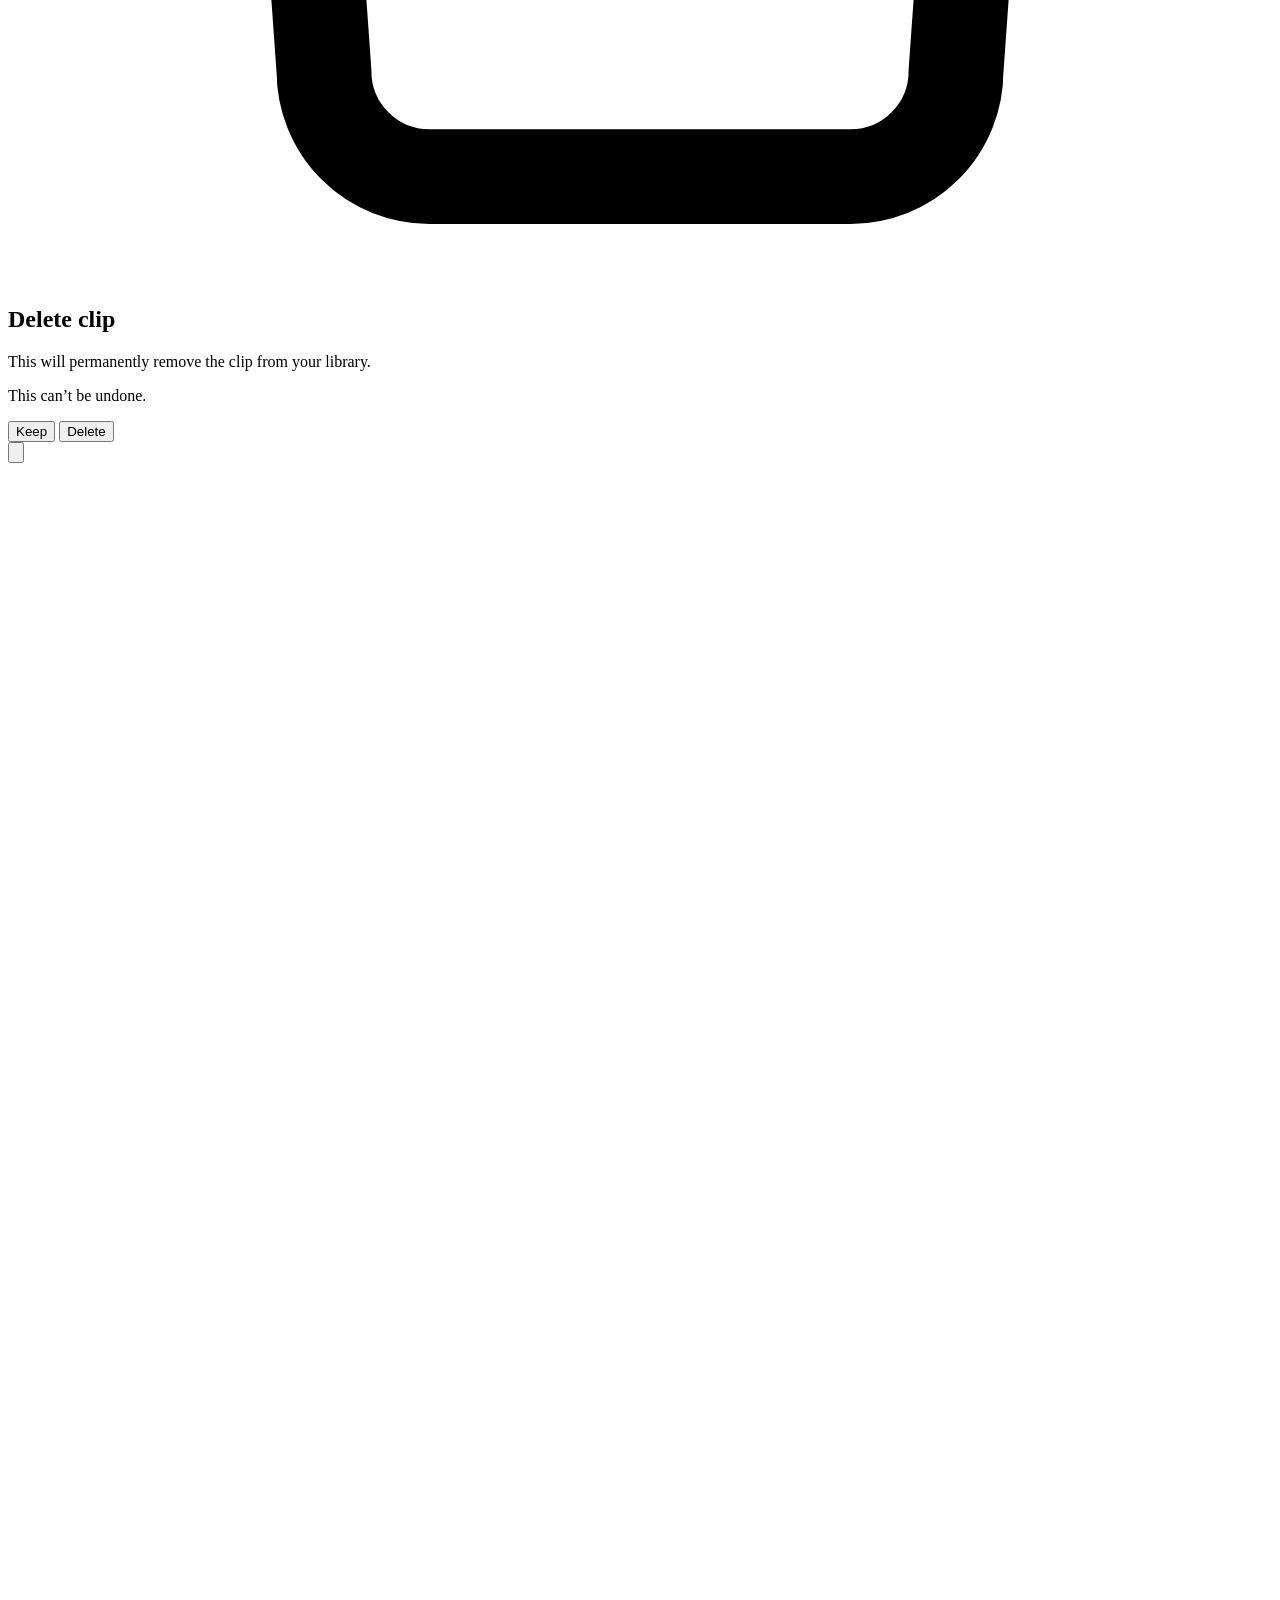
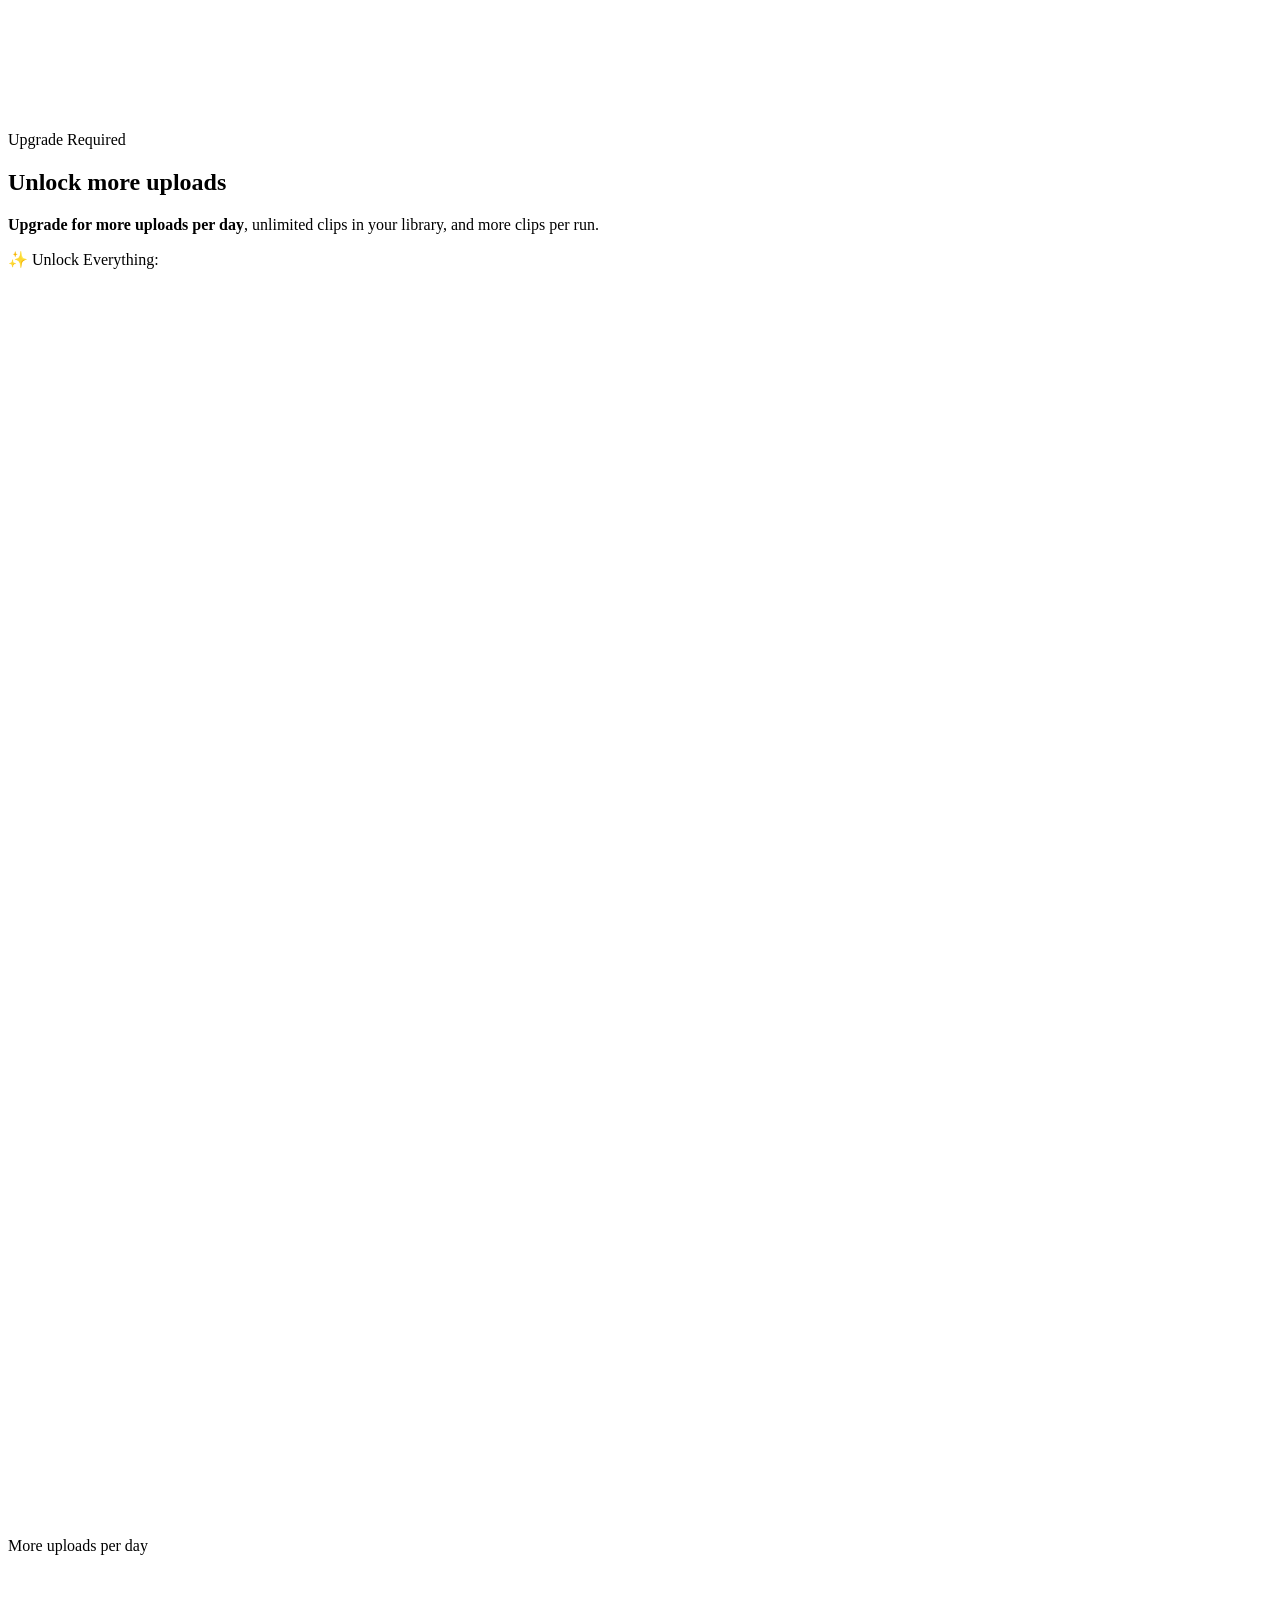
==== commit 3cf4c61a: "deploy: drop subtitle market; show all forge presets in dropdown" ====
--- a/dashboard.html
+++ b/dashboard.html
@@ -10946,19 +10946,12 @@
     }
     function rememberRecentPreset(presetId){
         const id=String(presetId||'').toLowerCase();
-        if(!id || isMarketComingSoon(id)) return;
+        if(!id) return;
         const next=[id, ...readRecentPresets().filter(x=>x!==id)].slice(0, RECENT_PRESETS_MAX);
         try{ localStorage.setItem(RECENT_PRESETS_KEY, JSON.stringify(next)); }catch(_){}
     }
-    function isMarketComingSoon(presetId){
-        const id=String(presetId||'').toLowerCase();
-        if(!id) return false;
-        if(captionAnims().some(a=>String(a.id).toLowerCase()===id)) return false;
-        const live=window.SolisStylePack?.get?.()?.market_live;
-        if(Array.isArray(live) && live.map(x=>String(x).toLowerCase()).includes(id)) return false;
-        if(['hormozi-2','hormozi-3','hormozi-4'].includes(id)) return false;
-        return captionMoreAnims().some(a=>String(a.id).toLowerCase()===id)
-            || !!(window.SolisStylePack?.preset?.(id)?.forge && id!=='spotlight' && id!=='blur');
+    function isMarketComingSoon(_presetId){
+        return false;
     }
     function captionPresets(){
         try{ return window.SolisStylePack?.presets?.()||{}; }catch(_){ return {}; }
@@ -11014,9 +11007,6 @@
             || captionPresets()[String(presetId||'').toLowerCase()];
         if(!pack) return null;
         activeCaptionPresetId=String(presetId||pack.anim||'').toLowerCase();
-        if(isMarketComingSoon(activeCaptionPresetId)){
-            return null;
-        }
         rememberRecentPreset(activeCaptionPresetId);
         const engine=previewEngineForPreset(activeCaptionPresetId, pack, null);
         const host=block||active||animPinnedBlock;
@@ -14635,161 +14625,22 @@
         captionAnims().forEach(an=>grid.appendChild(makeCard(an)));
         ddAnim.appendChild(grid);
 
-        const moreBtn=document.createElement('button');
-        moreBtn.type='button';
-        moreBtn.className='sub-want-more';
-        moreBtn.id='subWantMoreSubs';
-        moreBtn.innerHTML=`<span>Subtitle market</span><span class="sub-want-more-chev" aria-hidden="true">›</span>`;
-        if(ddAnimMore?.classList.contains('open')) moreBtn.classList.add('is-on');
-        moreBtn.addEventListener('click',(e)=>{
-            e.preventDefault();
-            e.stopPropagation();
-            toggleAnimMorePanel();
-        });
-        ddAnim.appendChild(moreBtn);
-
-        if(ddAnimMore?.classList.contains('open')){
-            buildAnimMoreDD({ cardRuns, makeCard });
-        }
-
         const tick=()=>{ cardRuns.forEach(fn=>{ try{fn();}catch(_){} }); };
         setTimeout(()=>{ tick(); refitOpenAnimCards(); },40);
         setTimeout(refitOpenAnimCards, 120);
         animIvs.push(setInterval(tick,720));
     }
 
-    function makeComingSoonCard(an){
-        const presetId=String(an.id||'').toLowerCase();
-        const pack=captionPresets()[presetId]||window.SolisStylePack?.preset?.(presetId)||null;
-        const engineId=previewEngineForPreset(presetId, pack, an);
-        const card=document.createElement('div');
-        card.className='sub-acard is-soon';
-        card.dataset.aid=presetId;
-        card.title='Coming soon to the market';
-        const badge=document.createElement('span');
-        badge.className='sub-soon-badge';
-        badge.textContent='Soon';
-        const prev=document.createElement('div'); prev.className='sub-aprev';
-        const nm=document.createElement('div'); nm.className='sub-aname';
-        nm.textContent=(pack&&pack.name)||an.name;
-        card.appendChild(badge);
-        card.appendChild(prev);
-        card.appendChild(nm);
-        const cardFont=pack?.font||'Montserrat';
-        const cardWpc=pack?.words_per_chunk||(an.fixedWpc||ANIM_SAMPLE_WPC);
-        const sampleWords=subtitleLoopWords().slice(0, Math.max(4, cardWpc*2));
-        prev.style.fontFamily=fontStack(cardFont);
-        prev.style.fontWeight=fontWeightFor(cardFont);
-        try{
-            const runner=createAnimPreviewLoop(prev, { ...an, id: engineId, name: an.name }, {
-                live:false, card:true, words: sampleWords, wordsPerChunk: cardWpc,
-            });
-            window._animCardRunners.push(runner);
-        }catch(_){}
-        card.addEventListener('click',(e)=>{
-            e.preventDefault();
-            e.stopPropagation();
-        });
-        return card;
-    }
-
-    function buildAnimMoreDD(opts){
-        if(!ddAnimMore) return;
-        const makeCard=opts?.makeCard;
-        const moreList=captionMoreAnims();
-        ddAnimMore.innerHTML='';
-
-        const head=document.createElement('div');
-        head.className='sub-preset-head';
-        head.innerHTML=`<div class="sub-preset-title">Subtitle market</div>`;
-        ddAnimMore.appendChild(head);
-
-        const soon=document.createElement('div');
-        soon.className='sub-market-soon';
-        soon.innerHTML=`
-            <div class="sub-market-soon-kicker">Market</div>
-            <div class="sub-market-soon-title">More styles coming soon</div>
-            <p class="sub-market-soon-copy">Hormozi 2 / 3 / 4 are live in Presets. The rest of the market stays locked for now.</p>
-        `;
-        ddAnimMore.appendChild(soon);
-
-        const recentSec=document.createElement('div');
-        recentSec.className='sub-anim-sec';
-        const recentLab=document.createElement('div');
-        recentLab.className='sub-anim-sec-label';
-        recentLab.textContent='Recently used';
-        recentSec.appendChild(recentLab);
-        const recentIds=readRecentPresets().filter(id=>!isMarketComingSoon(id));
-        const recentGrid=document.createElement('div');
-        recentGrid.className='sub-anim-grid';
-        if(recentIds.length && typeof makeCard==='function'){
-            recentIds.forEach((id)=>{
-                const an=captionAnims().find(a=>String(a.id).toLowerCase()===id)
-                    || { id, name: (captionPresets()[id]?.name||id), anim: captionPresets()[id]?.anim||id };
-                recentGrid.appendChild(makeCard(an));
-            });
-        }else{
-            const empty=document.createElement('div');
-            empty.className='sub-market-empty-recent';
-            empty.textContent='Pick a preset — it’ll show up here.';
-            recentSec.appendChild(empty);
-        }
-        if(recentIds.length) recentSec.appendChild(recentGrid);
-        ddAnimMore.appendChild(recentSec);
-
-        if(moreList.length){
-            const groups=document.createElement('div');
-            groups.className='sub-anim-more-groups';
-            const byGroup={};
-            moreList.forEach((an)=>{
-                const g=String(an.group||an.source||'extra');
-                if(!byGroup[g]) byGroup[g]=[];
-                byGroup[g].push(an);
-            });
-            const order=['submagic','opusclip','vizard','extra'];
-            const keys=[...order.filter(k=>byGroup[k]), ...Object.keys(byGroup).filter(k=>!order.includes(k))];
-            keys.forEach((g)=>{
-                const sec=document.createElement('div');
-                sec.className='sub-anim-sec';
-                const lab=document.createElement('div');
-                lab.className='sub-anim-sec-label';
-                lab.textContent=`${captionSourceLabel(g)} · Coming soon`;
-                sec.appendChild(lab);
-                const grid=document.createElement('div');
-                grid.className='sub-anim-grid';
-                byGroup[g].forEach((an)=>grid.appendChild(makeComingSoonCard(an)));
-                sec.appendChild(grid);
-                groups.appendChild(sec);
-            });
-            ddAnimMore.appendChild(groups);
-        }
-
-        if(ddAnimMore.classList.contains('open')){
-            setTimeout(()=>{
-                try{
-                    ddAnimMore.querySelectorAll('.sub-aprev').forEach((el)=>{
-                        try{ fitCardSample(el); }catch(_){}
-                    });
-                }catch(_){}
-            },40);
-        }
+    function makeComingSoonCard(_an){
+        return document.createElement('div');
+    }
+
+    function buildAnimMoreDD(_opts){
+        if(ddAnimMore) ddAnimMore.innerHTML='';
     }
 
     function toggleAnimMorePanel(){
-        if(!ddAnim || !ddAnimMore) return;
-        if(ddAnimMore.classList.contains('open')){
-            closeAnimMorePanel();
-            try{ placeOpenDd(); }catch(_){}
-            return;
-        }
-        ddAnimMore.classList.add('open','is-swap-in');
-        buildAnimDD({ fetch:false });
-        document.getElementById('subWantMoreSubs')?.classList.add('is-on');
-        requestAnimationFrame(()=>{
-            placeOpenDd();
-            refitOpenAnimCards();
-        });
-        setTimeout(()=>ddAnimMore.classList.remove('is-swap-in'),180);
+        closeAnimMorePanel();
     }
 
     function closeAnimMorePanel(){
